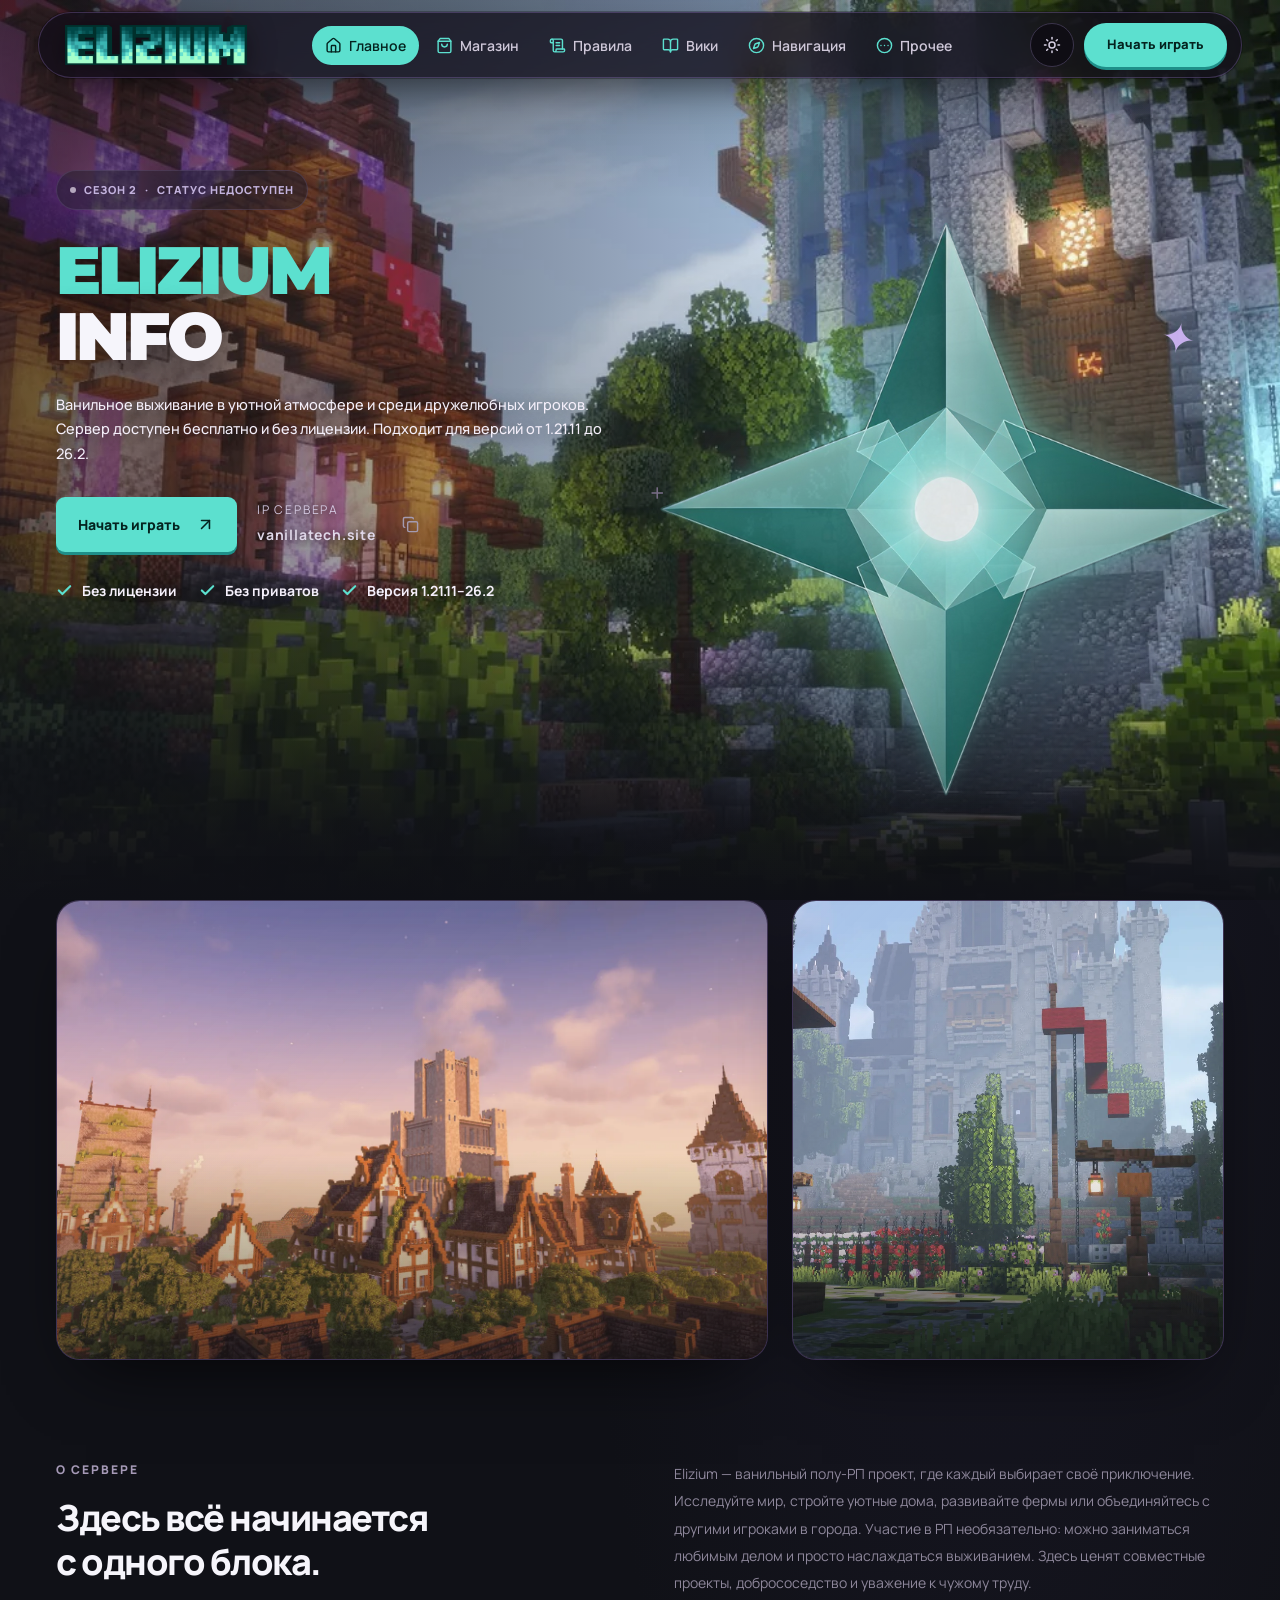
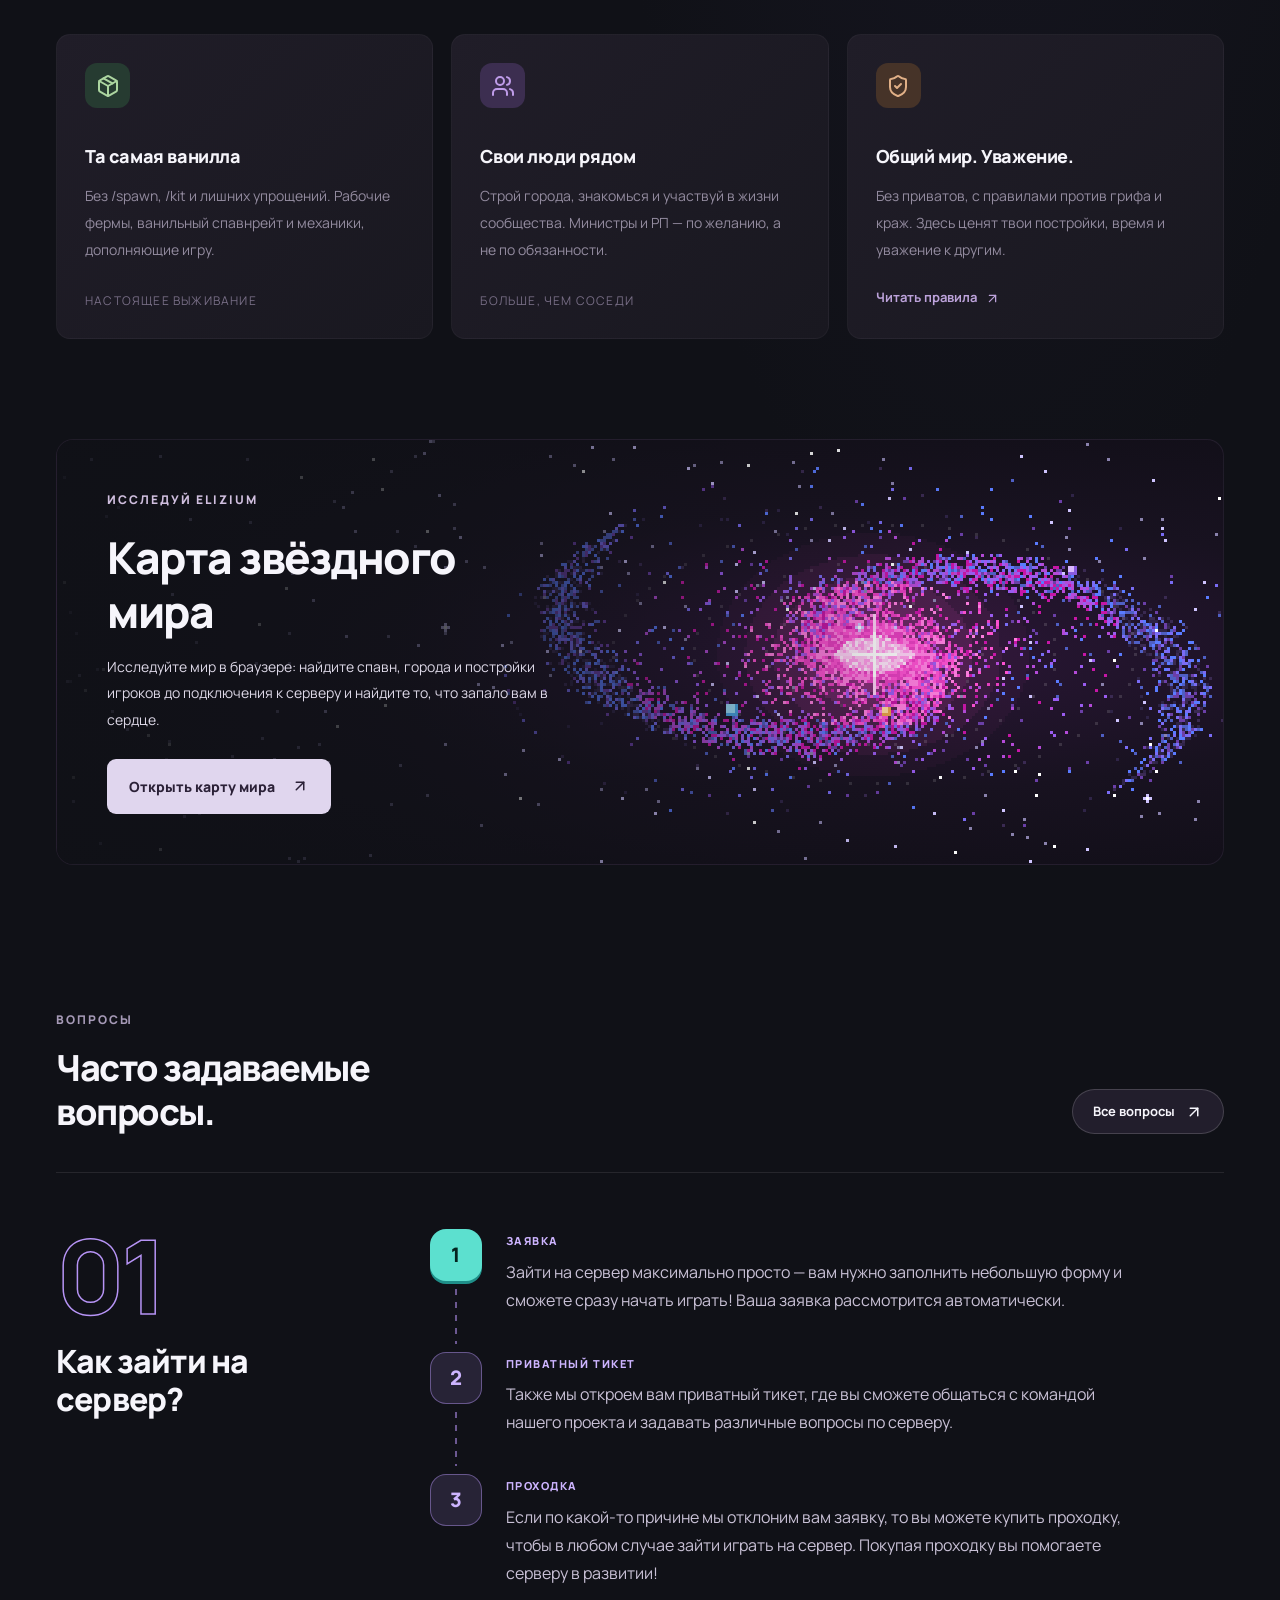
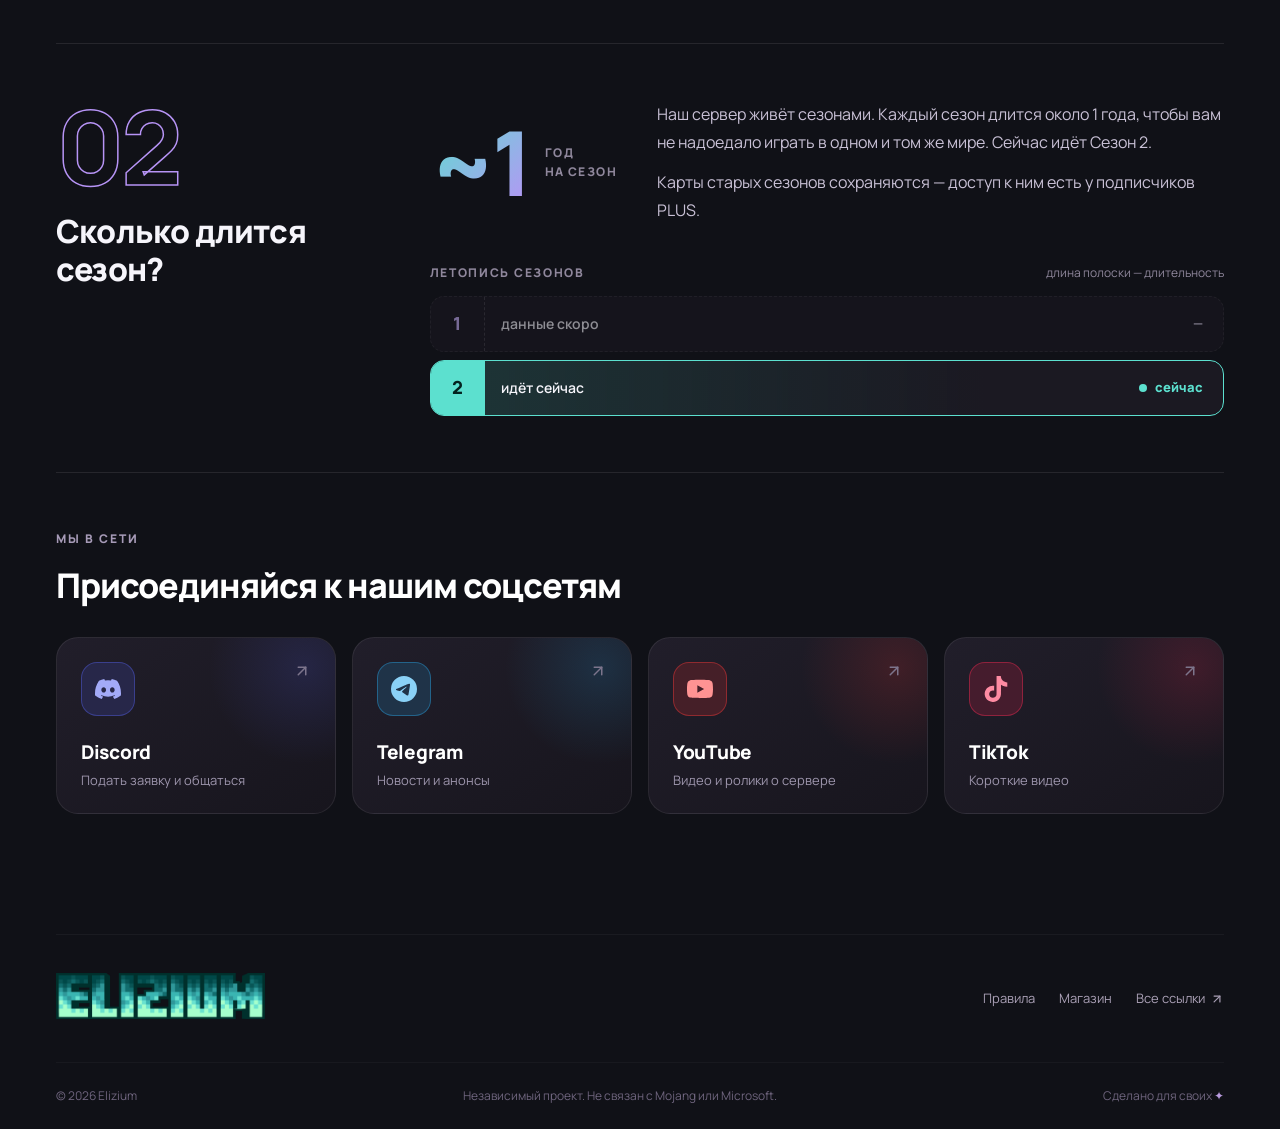
==== index.html @ 43d30934 "Add files via upload" ====
<!DOCTYPE html>
<html lang="ru">
<head>
<meta charset="utf-8">
<meta name="viewport" content="width=device-width, initial-scale=1">
<title>ELIZIUM — Общий мир. Твоя история.</title>
<meta name="description" content="Ванильный Minecraft-сервер Elizium: необязательный РП, города и сообщество. Начни свою историю на vanillatech.site.">
<meta property="og:type" content="website">
<meta property="og:site_name" content="ELIZIUM">
<meta property="og:title" content="ELIZIUM — Общий мир. Твоя история.">
<meta property="og:description" content="Ванильный Minecraft-сервер Elizium: необязательный РП, города и сообщество. Начни свою историю на vanillatech.site.">
<meta property="og:url" content="https://ibronchikss.github.io/">
<meta property="og:image" content="https://ibronchikss.github.io/assets/images/og-image.png">
<meta property="og:image:secure_url" content="https://ibronchikss.github.io/assets/images/og-image.png">
<meta property="og:image:type" content="image/png">
<meta property="og:image:width" content="1200">
<meta property="og:image:height" content="630">
<meta property="og:image:alt" content="Логотип Elizium — кристальная звезда">
<meta property="og:locale" content="ru_RU">
<meta name="twitter:card" content="summary_large_image">
<meta name="twitter:title" content="ELIZIUM — Общий мир. Твоя история.">
<meta name="twitter:description" content="Ванильный Minecraft-сервер Elizium: необязательный РП, города и сообщество. Начни свою историю на vanillatech.site.">
<meta name="twitter:image" content="https://ibronchikss.github.io/assets/images/og-image.png">
<meta name="theme-color" content="#101117">
<link rel="icon" type="image/png" href="assets/images/elizium-logo.png">
<link rel="preconnect" href="https://fonts.googleapis.com">
<link rel="preconnect" href="https://fonts.gstatic.com" crossorigin>
<link rel="stylesheet" href="https://fonts.googleapis.com/css2?family=Montserrat:wght@800;900&display=swap&subset=cyrillic,latin">
<link rel="preload" as="image" href="assets/images/hero-bg.webp" fetchpriority="high">
<script>try{var t=localStorage.getItem("astrum-theme");document.documentElement.setAttribute("data-theme",t==="light"?"light":"dark")}catch(e){document.documentElement.setAttribute("data-theme","dark")}</script>
<script>try{if(!localStorage.getItem("astrum-nav-seen"))document.documentElement.classList.add("first-visit")}catch(e){}</script>
<link rel="stylesheet" href="assets/css/style.css">
<link rel="stylesheet" href="assets/css/extra.css">
<link rel="stylesheet" href="assets/css/light.css">
</head>
<body class="antialiased">
<div class="astrum-site astrum-home"><header class="site-header"><a class="brand brand-logo" href="index.html" aria-label="Elizium — на главную"><img src="assets/images/elizium-wordmark.png" alt="Elizium" width="1024" height="225"></a><nav class="main-nav" aria-label="Главная навигация"><a class="active" aria-current="page" href="index.html"><svg class="nav-icon" xmlns="http://www.w3.org/2000/svg" width="20" height="20" viewBox="0 0 24 24" fill="none" stroke="currentColor" stroke-width="2" stroke-linecap="round" stroke-linejoin="round" aria-hidden="true"><path d="M15 21v-8a1 1 0 0 0-1-1h-4a1 1 0 0 0-1 1v8"></path><path d="M3 10a2 2 0 0 1 .709-1.528l7-5.999a2 2 0 0 1 2.582 0l7 5.999A2 2 0 0 1 21 10v9a2 2 0 0 1-2 2H5a2 2 0 0 1-2-2z"></path></svg><span>Главное</span></a><a class="" href="shop.html"><svg class="nav-icon" xmlns="http://www.w3.org/2000/svg" width="20" height="20" viewBox="0 0 24 24" fill="none" stroke="currentColor" stroke-width="2" stroke-linecap="round" stroke-linejoin="round" aria-hidden="true"><path d="M6 2 3 6v14a2 2 0 0 0 2 2h14a2 2 0 0 0 2-2V6l-3-4Z"></path><path d="M3 6h18"></path><path d="M16 10a4 4 0 0 1-8 0"></path></svg><span>Магазин</span></a><a class="" href="rules.html"><svg class="nav-icon" xmlns="http://www.w3.org/2000/svg" width="20" height="20" viewBox="0 0 24 24" fill="none" stroke="currentColor" stroke-width="2" stroke-linecap="round" stroke-linejoin="round" aria-hidden="true"><path d="M15 12h-5"></path><path d="M15 8h-5"></path><path d="M19 17V5a2 2 0 0 0-2-2H4"></path><path d="M8 21h12a2 2 0 0 0 2-2v-1a1 1 0 0 0-1-1H11a1 1 0 0 0-1 1v1a2 2 0 1 1-4 0V5a2 2 0 1 0-4 0v2a1 1 0 0 0 1 1h3"></path></svg><span>Правила</span></a><a class="" href="wiki.html"><svg class="nav-icon" xmlns="http://www.w3.org/2000/svg" width="20" height="20" viewBox="0 0 24 24" fill="none" stroke="currentColor" stroke-width="2" stroke-linecap="round" stroke-linejoin="round" aria-hidden="true"><path d="M12 7v14"></path><path d="M3 18a1 1 0 0 1-1-1V4a1 1 0 0 1 1-1h5a4 4 0 0 1 4 4 4 4 0 0 1 4-4h5a1 1 0 0 1 1 1v13a1 1 0 0 1-1 1h-6a3 3 0 0 0-3 3 3 3 0 0 0-3-3z"></path></svg><span>Вики</span></a><a class="" href="navigation.html"><svg class="nav-icon" xmlns="http://www.w3.org/2000/svg" width="20" height="20" viewBox="0 0 24 24" fill="none" stroke="currentColor" stroke-width="2" stroke-linecap="round" stroke-linejoin="round" aria-hidden="true"><circle cx="12" cy="12" r="10"></circle><path d="m16.24 7.76-1.804 5.411a2 2 0 0 1-1.265 1.265L7.76 16.24l1.804-5.411a2 2 0 0 1 1.265-1.265z"></path></svg><span>Навигация</span></a><a class="" href="more.html"><svg class="nav-icon" xmlns="http://www.w3.org/2000/svg" width="20" height="20" viewBox="0 0 24 24" fill="none" stroke="currentColor" stroke-width="2" stroke-linecap="round" stroke-linejoin="round" aria-hidden="true"><circle cx="12" cy="12" r="10"></circle><path d="M17 12h.01"></path><path d="M12 12h.01"></path><path d="M7 12h.01"></path></svg><span>Прочее</span></a></nav><div class="header-tools"><button class="theme-toggle" type="button" aria-label="Сменить тему: светлая или тёмная" title="Сменить тему"><svg class="icon-sun" xmlns="http://www.w3.org/2000/svg" width="18" height="18" viewBox="0 0 24 24" fill="none" stroke="currentColor" stroke-width="2" stroke-linecap="round" stroke-linejoin="round" aria-hidden="true"><circle cx="12" cy="12" r="4"></circle><path d="M12 2v2"></path><path d="M12 20v2"></path><path d="m4.93 4.93 1.41 1.41"></path><path d="m17.66 17.66 1.41 1.41"></path><path d="M2 12h2"></path><path d="M20 12h2"></path><path d="m6.34 17.66-1.41 1.41"></path><path d="m19.07 4.93-1.41 1.41"></path></svg><svg class="icon-moon" xmlns="http://www.w3.org/2000/svg" width="18" height="18" viewBox="0 0 24 24" fill="none" stroke="currentColor" stroke-width="2" stroke-linecap="round" stroke-linejoin="round" aria-hidden="true"><path d="M12 3a6 6 0 0 0 9 9 9 9 0 1 1-9-9Z"></path></svg></button><a href="https://discord.gg/e6pXG4M3T2" target="_blank" rel="noopener noreferrer" class="header-cta"><span>Начать играть</span></a></div><button class="menu-toggle" aria-label="Открыть меню"><svg xmlns="http://www.w3.org/2000/svg" width="24" height="24" viewBox="0 0 24 24" fill="none" stroke="currentColor" stroke-width="2" stroke-linecap="round" stroke-linejoin="round" class="lucide lucide-menu" aria-hidden="true"><path d="M4 5h16"></path><path d="M4 12h16"></path><path d="M4 19h16"></path></svg></button></header><main><section class="hero wrap photo-hero"><img class="hero-background" src="assets/images/hero-bg.webp" alt="" aria-hidden="true" fetchpriority="high"><div class="hero-copy"><span class="eyebrow season"><span class="server-status-dot is-loading"></span>СЕЗОН 2 <span class="season-divider">·</span><span class="server-online" aria-live="polite" title="Статус vanillatech.site. Данные обновляются примерно раз в 5 минут.">ОНЛАЙН: …</span></span><h1><span>ELIZIUM</span><br>INFO</h1><p>Ванильное выживание в уютной атмосфере и среди дружелюбных игроков. Сервер доступен бесплатно и без лицензии. Подходит для версий от 1.21.11 до 26.2.</p><div class="hero-actions"><button class="button primary">Начать играть <svg xmlns="http://www.w3.org/2000/svg" width="19" height="19" viewBox="0 0 24 24" fill="none" stroke="currentColor" stroke-width="2" stroke-linecap="round" stroke-linejoin="round" class="lucide lucide-arrow-up-right" aria-hidden="true"><path d="M7 7h10v10"></path><path d="M7 17 17 7"></path></svg></button><button class="server-address"><span><small>IP СЕРВЕРА</small><strong>vanillatech.site</strong></span><svg xmlns="http://www.w3.org/2000/svg" width="17" height="17" viewBox="0 0 24 24" fill="none" stroke="currentColor" stroke-width="2" stroke-linecap="round" stroke-linejoin="round" class="lucide lucide-copy" aria-hidden="true"><rect width="14" height="14" x="8" y="8" rx="2" ry="2"></rect><path d="M4 16c-1.1 0-2-.9-2-2V4c0-1.1.9-2 2-2h10c1.1 0 2 .9 2 2"></path></svg></button></div><div class="hero-facts"><span><svg xmlns="http://www.w3.org/2000/svg" width="14" height="14" viewBox="0 0 24 24" fill="none" stroke="currentColor" stroke-width="2" stroke-linecap="round" stroke-linejoin="round" class="lucide lucide-check" aria-hidden="true"><path d="M20 6 9 17l-5-5"></path></svg> Без лицензии</span><span><svg xmlns="http://www.w3.org/2000/svg" width="14" height="14" viewBox="0 0 24 24" fill="none" stroke="currentColor" stroke-width="2" stroke-linecap="round" stroke-linejoin="round" class="lucide lucide-check" aria-hidden="true"><path d="M20 6 9 17l-5-5"></path></svg> Без приватов</span><span><svg xmlns="http://www.w3.org/2000/svg" width="14" height="14" viewBox="0 0 24 24" fill="none" stroke="currentColor" stroke-width="2" stroke-linecap="round" stroke-linejoin="round" class="lucide lucide-check" aria-hidden="true"><path d="M20 6 9 17l-5-5"></path></svg> Версия 1.21.11–26.2</span></div></div><div class="hero-visual"><span class="floating-star star-one">✦</span><span class="floating-star star-two">+</span><img class="logo-dark" src="assets/images/elizium-logo-dark.png" alt="Логотип Elizium" fetchpriority="high"><img class="logo-light" src="assets/images/elizium-logo-light.png" alt="Логотип Elizium" loading="lazy"></div></section><section class="wrap gallery" aria-label="Скриншоты мира Elizium"><figure class="gallery-item gallery-main"><img class="gallery-img is-active" src="assets/images/slide-sunset.webp" alt="Город Elizium на закате: фахверковые дома и каменная башня над деревьями" width="1600" height="948"></figure><figure class="gallery-item gallery-side"><img class="gallery-img is-active" src="assets/images/slide-castle.webp" alt="Замок за садом с цветами и фонарями" width="1600" height="900"></figure></section><section class="section wrap about-section"><div class="section-heading"><div><span class="eyebrow">О СЕРВЕРЕ</span><h2>Здесь всё начинается<br>с одного блока.</h2></div><p>Elizium — ванильный полу-РП проект, где каждый выбирает своё приключение. Исследуйте мир, стройте уютные дома, развивайте фермы или объединяйтесь с другими игроками в города. Участие в РП необязательно: можно заниматься любимым делом и просто наслаждаться выживанием. Здесь ценят совместные проекты, добрососедство и уважение к чужому труду.</p></div><div class="feature-grid"><article class="feature-card"><span class="feature-icon green"><svg xmlns="http://www.w3.org/2000/svg" width="24" height="24" viewBox="0 0 24 24" fill="none" stroke="currentColor" stroke-width="2" stroke-linecap="round" stroke-linejoin="round" class="lucide lucide-package" aria-hidden="true"><path d="M11 21.73a2 2 0 0 0 2 0l7-4A2 2 0 0 0 21 16V8a2 2 0 0 0-1-1.73l-7-4a2 2 0 0 0-2 0l-7 4A2 2 0 0 0 3 8v8a2 2 0 0 0 1 1.73z"></path><path d="M12 22V12"></path><polyline points="3.29 7 12 12 20.71 7"></polyline><path d="m7.5 4.27 9 5.15"></path></svg></span><h3>Та самая ванилла</h3><p>Без /spawn, /kit и лишних упрощений. Рабочие фермы, ванильный спавнрейт и механики, дополняющие игру.</p><span class="card-tag">НАСТОЯЩЕЕ ВЫЖИВАНИЕ</span></article><article class="feature-card"><span class="feature-icon purple"><svg xmlns="http://www.w3.org/2000/svg" width="24" height="24" viewBox="0 0 24 24" fill="none" stroke="currentColor" stroke-width="2" stroke-linecap="round" stroke-linejoin="round" class="lucide lucide-users" aria-hidden="true"><path d="M16 21v-2a4 4 0 0 0-4-4H6a4 4 0 0 0-4 4v2"></path><path d="M16 3.128a4 4 0 0 1 0 7.744"></path><path d="M22 21v-2a4 4 0 0 0-3-3.87"></path><circle cx="9" cy="7" r="4"></circle></svg></span><h3>Свои люди рядом</h3><p>Строй города, знакомься и участвуй в жизни сообщества. Министры и РП — по желанию, а не по обязанности.</p><span class="card-tag">БОЛЬШЕ, ЧЕМ СОСЕДИ</span></article><article class="feature-card"><span class="feature-icon orange"><svg xmlns="http://www.w3.org/2000/svg" width="24" height="24" viewBox="0 0 24 24" fill="none" stroke="currentColor" stroke-width="2" stroke-linecap="round" stroke-linejoin="round" class="lucide lucide-shield-check" aria-hidden="true"><path d="M20 13c0 5-3.5 7.5-7.66 8.95a1 1 0 0 1-.67-.01C7.5 20.5 4 18 4 13V6a1 1 0 0 1 1-1c2 0 4.5-1.2 6.24-2.72a1.17 1.17 0 0 1 1.52 0C14.51 3.81 17 5 19 5a1 1 0 0 1 1 1z"></path><path d="m9 12 2 2 4-4"></path></svg></span><h3>Общий мир. Уважение.</h3><p>Без приватов, с правилами против грифа и краж. Здесь ценят твои постройки, время и уважение к другим.</p><a class="text-link" href="rules.html">Читать правила <svg xmlns="http://www.w3.org/2000/svg" width="15" height="15" viewBox="0 0 24 24" fill="none" stroke="currentColor" stroke-width="2" stroke-linecap="round" stroke-linejoin="round" class="lucide lucide-arrow-up-right" aria-hidden="true"><path d="M7 7h10v10"></path><path d="M7 17 17 7"></path></svg></a></article></div></section><section class="wrap world-banner pixel-world"><canvas class="galaxy" aria-hidden="true"></canvas><div class="world-banner-copy"><span class="eyebrow">ИССЛЕДУЙ ELIZIUM</span><h2>Карта звёздного мира</h2><p>Исследуйте мир в браузере: найдите спавн, города и постройки игроков до подключения к серверу и найдите то, что запало вам в сердце.</p><a href="https://astrums.pro/map" target="_blank" rel="noopener noreferrer" class="button light">Открыть карту мира <svg xmlns="http://www.w3.org/2000/svg" width="18" height="18" viewBox="0 0 24 24" fill="none" stroke="currentColor" stroke-width="2" stroke-linecap="round" stroke-linejoin="round" class="lucide lucide-arrow-up-right" aria-hidden="true"><path d="M7 7h10v10"></path><path d="M7 17 17 7"></path></svg></a></div></section><section id="start" class="section wrap faq" aria-labelledby="faq-title"><div class="section-heading"><div><span class="eyebrow">ВОПРОСЫ</span><h2 id="faq-title">Часто задаваемые<br>вопросы.</h2></div><a class="faq-all" href="more.html">Все вопросы <svg xmlns="http://www.w3.org/2000/svg" width="18" height="18" viewBox="0 0 24 24" fill="none" stroke="currentColor" stroke-width="2" stroke-linecap="round" stroke-linejoin="round" class="lucide lucide-arrow-up-right" aria-hidden="true"><path d="M7 7h10v10"></path><path d="M7 17 17 7"></path></svg></a></div><div class="qa-list"><article class="qa qa-join"><div class="qa-side"><span class="qa-num">01</span><h3>Как зайти на сервер?</h3></div><div class="qa-main"><ol class="join-steps"><li class="join-step"><span class="join-dot" aria-hidden="true">1</span><div class="join-body"><span class="join-tag">Заявка</span><p>Зайти на сервер максимально просто — вам нужно заполнить небольшую форму и сможете сразу начать играть! Ваша заявка рассмотрится автоматически.</p></div></li><li class="join-step"><span class="join-dot" aria-hidden="true">2</span><div class="join-body"><span class="join-tag">Приватный тикет</span><p>Также мы откроем вам приватный тикет, где вы сможете общаться с командой нашего проекта и задавать различные вопросы по серверу.</p></div></li><li class="join-step"><span class="join-dot" aria-hidden="true">3</span><div class="join-body"><span class="join-tag">Проходка</span><p>Если по какой-то причине мы отклоним вам заявку, то вы можете купить проходку, чтобы в любом случае зайти играть на сервер. Покупая проходку вы помогаете серверу в развитии!</p></div></li></ol></div></article><article class="qa qa-season"><div class="qa-side"><span class="qa-num">02</span><h3>Сколько длится сезон?</h3></div><div class="qa-main"><div class="season-lead"><div class="season-stat" aria-hidden="true"><strong>~1</strong><span>год<br>на сезон</span></div><div class="season-text"><p>Наш сервер живёт сезонами. Каждый сезон длится около 1 года, чтобы вам не надоедало играть в одном и том же мире. Сейчас идёт Сезон 2.</p><p>Карты старых сезонов сохраняются — доступ к ним есть у подписчиков PLUS.</p></div></div><div class="ledger-head"><h4>Летопись сезонов</h4><span>длина полоски — длительность</span></div><ol class="ledger"><li class="ledger-row is-unknown"><span class="ledger-no">1</span><span class="ledger-dates">данные скоро</span><span class="ledger-days">—</span></li><li class="ledger-row is-now"><span class="ledger-no">2</span><span class="ledger-dates">идёт сейчас</span><span class="ledger-days"><i class="ledger-pulse" aria-hidden="true"></i>сейчас</span></li></ol></div></article></div><div class="faq-links"><div class="faq-links-head"><span class="eyebrow">МЫ В СЕТИ</span><h3>Присоединяйся к нашим соцсетям</h3></div><div class="social-grid"><a class="social-card social-discord" href="https://discord.gg/e6pXG4M3T2" target="_blank" rel="noopener noreferrer"><span class="social-icon"><svg xmlns="http://www.w3.org/2000/svg" width="26" height="26" viewBox="0 0 24 24" fill="currentColor" aria-hidden="true"><path d="M20.317 4.37a19.8 19.8 0 0 0-4.885-1.515.074.074 0 0 0-.079.037c-.21.375-.444.864-.608 1.25a18.3 18.3 0 0 0-5.487 0 13 13 0 0 0-.617-1.25.08.08 0 0 0-.079-.037A19.7 19.7 0 0 0 3.677 4.37a.1.1 0 0 0-.032.027C.533 9.046-.32 13.58.099 18.057a.08.08 0 0 0 .031.057 19.9 19.9 0 0 0 5.993 3.03.08.08 0 0 0 .084-.028c.462-.63.874-1.295 1.226-1.994a.076.076 0 0 0-.041-.106 13 13 0 0 1-1.872-.892.077.077 0 0 1-.008-.128 10 10 0 0 0 .372-.292.07.07 0 0 1 .077-.01c3.928 1.793 8.18 1.793 12.062 0a.07.07 0 0 1 .078.01c.12.098.246.198.373.292a.077.077 0 0 1-.006.127 12.3 12.3 0 0 1-1.873.892.077.077 0 0 0-.041.107c.36.698.772 1.362 1.225 1.993a.08.08 0 0 0 .084.028 19.8 19.8 0 0 0 6.002-3.03.08.08 0 0 0 .032-.054c.5-5.177-.838-9.674-3.549-13.66a.06.06 0 0 0-.031-.03M8.02 15.33c-1.182 0-2.157-1.085-2.157-2.419 0-1.333.956-2.419 2.157-2.419 1.21 0 2.176 1.096 2.157 2.42 0 1.333-.956 2.418-2.157 2.418m7.975 0c-1.183 0-2.157-1.085-2.157-2.419 0-1.333.955-2.419 2.157-2.419 1.21 0 2.176 1.096 2.157 2.42 0 1.333-.946 2.418-2.157 2.418"/></svg></span><span class="social-text"><strong>Discord</strong><small>Подать заявку и общаться</small></span><svg class="social-arrow" xmlns="http://www.w3.org/2000/svg" width="18" height="18" viewBox="0 0 24 24" fill="none" stroke="currentColor" stroke-width="2" stroke-linecap="round" stroke-linejoin="round" aria-hidden="true"><path d="M7 7h10v10"></path><path d="M7 17 17 7"></path></svg></a><a class="social-card social-telegram" href="https://t.me/ast_mc" target="_blank" rel="noopener noreferrer"><span class="social-icon"><svg xmlns="http://www.w3.org/2000/svg" width="26" height="26" viewBox="0 0 24 24" fill="currentColor" aria-hidden="true"><path d="M11.944 0A12 12 0 0 0 0 12a12 12 0 0 0 12 12 12 12 0 0 0 12-12A12 12 0 0 0 12 0zm4.962 7.224c.1-.002.321.023.465.14a.5.5 0 0 1 .171.325c.016.093.036.306.02.472-.18 1.898-.962 6.502-1.36 8.627-.168.9-.499 1.201-.82 1.23-.696.065-1.225-.46-1.9-.902-1.056-.693-1.653-1.124-2.678-1.8-1.185-.78-.417-1.21.258-1.91.177-.184 3.247-2.977 3.307-3.23.007-.032.014-.15-.056-.212s-.174-.041-.249-.024q-.159.037-5.061 3.345-.72.495-1.302.48c-.428-.008-1.252-.241-1.865-.44-.752-.245-1.349-.374-1.297-.789q.04-.324.893-.663 5.247-2.286 6.998-3.014c3.332-1.386 4.025-1.627 4.476-1.635"/></svg></span><span class="social-text"><strong>Telegram</strong><small>Новости и анонсы</small></span><svg class="social-arrow" xmlns="http://www.w3.org/2000/svg" width="18" height="18" viewBox="0 0 24 24" fill="none" stroke="currentColor" stroke-width="2" stroke-linecap="round" stroke-linejoin="round" aria-hidden="true"><path d="M7 7h10v10"></path><path d="M7 17 17 7"></path></svg></a><a class="social-card social-youtube" href="https://www.youtube.com/@Astrum_mc" target="_blank" rel="noopener noreferrer"><span class="social-icon"><svg xmlns="http://www.w3.org/2000/svg" width="26" height="26" viewBox="0 0 24 24" fill="currentColor" aria-hidden="true"><path d="M23.498 6.186a3.02 3.02 0 0 0-2.122-2.136C19.505 3.545 12 3.545 12 3.545s-7.505 0-9.377.505A3.02 3.02 0 0 0 .502 6.186C0 8.07 0 12 0 12s0 3.93.502 5.814a3.02 3.02 0 0 0 2.122 2.136c1.871.505 9.376.505 9.376.505s7.505 0 9.377-.505a3.02 3.02 0 0 0 2.122-2.136C24 15.93 24 12 24 12s0-3.93-.502-5.814M9.545 15.568V8.432L15.818 12z"/></svg></span><span class="social-text"><strong>YouTube</strong><small>Видео и ролики о сервере</small></span><svg class="social-arrow" xmlns="http://www.w3.org/2000/svg" width="18" height="18" viewBox="0 0 24 24" fill="none" stroke="currentColor" stroke-width="2" stroke-linecap="round" stroke-linejoin="round" aria-hidden="true"><path d="M7 7h10v10"></path><path d="M7 17 17 7"></path></svg></a><a class="social-card social-tiktok" href="https://www.tiktok.com/" target="_blank" rel="noopener noreferrer"><span class="social-icon"><svg xmlns="http://www.w3.org/2000/svg" width="26" height="26" viewBox="0 0 24 24" fill="currentColor" aria-hidden="true"><path d="M12.525.02c1.31-.02 2.61-.01 3.91-.02.08 1.53.63 3.09 1.75 4.17 1.12 1.11 2.7 1.62 4.24 1.79v4.03c-1.44-.05-2.89-.35-4.2-.97-.57-.26-1.1-.59-1.62-.93-.01 2.92.01 5.84-.02 8.75-.08 1.4-.54 2.79-1.35 3.94-1.31 1.92-3.58 3.17-5.91 3.21-1.43.08-2.86-.31-4.08-1.03-2.02-1.19-3.44-3.37-3.65-5.71-.02-.5-.03-1-.01-1.49.18-1.9 1.12-3.72 2.58-4.96 1.66-1.44 3.98-2.13 6.15-1.72.02 1.48-.04 2.96-.04 4.44-.99-.32-2.15-.23-3.02.37-.63.41-1.11 1.04-1.36 1.75-.21.51-.15 1.07-.14 1.61.24 1.64 1.82 3.02 3.5 2.87 1.12-.01 2.19-.66 2.77-1.61.19-.33.4-.67.41-1.06.1-1.79.06-3.57.07-5.36.01-4.03-.01-8.05.02-12.07"/></svg></span><span class="social-text"><strong>TikTok</strong><small>Короткие видео</small></span><svg class="social-arrow" xmlns="http://www.w3.org/2000/svg" width="18" height="18" viewBox="0 0 24 24" fill="none" stroke="currentColor" stroke-width="2" stroke-linecap="round" stroke-linejoin="round" aria-hidden="true"><path d="M7 7h10v10"></path><path d="M7 17 17 7"></path></svg></a></div></div></section></main><footer class="site-footer wrap"><div class="footer-top"><div class="footer-brand"><a class="brand brand-logo footer-logo" href="index.html" aria-label="Elizium — на главную"><img src="assets/images/elizium-wordmark.png" alt="Elizium" width="1024" height="225" loading="lazy"></a></div><div class="footer-links"><a href="rules.html">Правила</a><a href="shop.html">Магазин</a><a href="navigation.html">Все ссылки <svg xmlns="http://www.w3.org/2000/svg" width="14" height="14" viewBox="0 0 24 24" fill="none" stroke="currentColor" stroke-width="2" stroke-linecap="round" stroke-linejoin="round" class="lucide lucide-arrow-up-right" aria-hidden="true"><path d="M7 7h10v10"></path><path d="M7 17 17 7"></path></svg></a></div></div><div class="footer-bottom"><span>© 2026 Elizium</span><span>Независимый проект. Не связан с Mojang или Microsoft.</span><span>Сделано для своих <span class="accent">✦</span></span></div></footer></div>
<script src="assets/js/main.js" defer></script>
<script src="assets/js/galaxy.js" defer></script>
</body>
</html>
---- assets/css/style.css ----
@import "https://fonts.googleapis.com/css2?family=Manrope:wght@400;500;600;700;800&display=swap";
@layer properties{@supports (((-webkit-hyphens:none)) and (not (margin-trim:inline))) or ((-moz-orient:inline) and (not (color:rgb(from red r g b)))){*,:before,:after,::backdrop{--tw-space-y-reverse:0;--tw-border-style:solid;--tw-font-weight:initial;--tw-tracking:initial;--tw-shadow:0 0 #0000;--tw-shadow-color:initial;--tw-shadow-alpha:100%;--tw-inset-shadow:0 0 #0000;--tw-inset-shadow-color:initial;--tw-inset-shadow-alpha:100%;--tw-ring-color:initial;--tw-ring-shadow:0 0 #0000;--tw-inset-ring-color:initial;--tw-inset-ring-shadow:0 0 #0000;--tw-ring-inset:initial;--tw-ring-offset-width:0px;--tw-ring-offset-color:#fff;--tw-ring-offset-shadow:0 0 #0000}}}@layer theme{:root,:host{--font-sans:"Manrope", sans-serif;--font-mono:ui-monospace, SFMono-Regular, Menlo, Monaco, Consolas, "Liberation Mono", "Courier New", monospace;--color-green-100:#dcfce7;--color-green-200:#b9f8cf;--color-green-800:#016630;--color-green-900:#0d542b;--color-gray-100:#f3f4f6;--color-gray-200:#e5e7eb;--color-gray-800:#1e2939;--spacing:.25rem;--container-md:28rem;--text-xs:.75rem;--text-xs--line-height:calc(1 / .75);--text-sm:.875rem;--text-sm--line-height:calc(1.25 / .875);--text-lg:1.125rem;--text-lg--line-height:calc(1.75 / 1.125);--text-2xl:1.5rem;--text-2xl--line-height:calc(2 / 1.5);--font-weight-medium:500;--font-weight-semibold:600;--font-weight-bold:700;--tracking-wider:.05em;--default-transition-duration:.15s;--default-transition-timing-function:cubic-bezier(.4, 0, .2, 1);--default-font-family:var(--font-sans);--default-mono-font-family:var(--font-mono)}@supports (color:lab(0% 0 0)){:root,:host{--color-green-100:lab(96.1861% -13.8464 6.52365);--color-green-200:lab(92.4222% -26.4702 12.9427);--color-green-800:lab(37.4616% -36.7971 22.9692);--color-green-900:lab(30.797% -29.6927 17.382);--color-gray-100:lab(96.1596% -.0823438 -1.13575);--color-gray-200:lab(91.6229% -.159115 -2.26791);--color-gray-800:lab(16.1051% -1.18239 -11.7533)}}}@layer base{*,:after,:before,::backdrop{box-sizing:border-box;border:0 solid;margin:0;padding:0}::file-selector-button{box-sizing:border-box;border:0 solid;margin:0;padding:0}html,:host{-webkit-text-size-adjust:100%;tab-size:4;line-height:1.5;font-family:var(--default-font-family,-apple-system, BlinkMacSystemFont, "Segoe UI", Roboto, "Helvetica Neue", "Noto Sans", Arial, sans-serif, "Apple Color Emoji", "Segoe UI Emoji", "Segoe UI Symbol", "Noto Color Emoji");font-feature-settings:var(--default-font-feature-settings,normal);font-variation-settings:var(--default-font-variation-settings,normal);-webkit-tap-highlight-color:transparent}hr{height:0;color:inherit;border-top-width:1px}abbr:where([title]){-webkit-text-decoration:underline dotted;text-decoration:underline dotted}h1,h2,h3,h4,h5,h6{font-size:inherit;font-weight:inherit}a{color:inherit;-webkit-text-decoration:inherit;-webkit-text-decoration:inherit;-webkit-text-decoration:inherit;-webkit-text-decoration:inherit;text-decoration:inherit}b,strong{font-weight:bolder}code,kbd,samp,pre{font-family:var(--default-mono-font-family,ui-monospace, SFMono-Regular, Menlo, Monaco, Consolas, "Liberation Mono", "Courier New", monospace);font-feature-settings:var(--default-mono-font-feature-settings,normal);font-variation-settings:var(--default-mono-font-variation-settings,normal);font-size:1em}small{font-size:80%}sub,sup{vertical-align:baseline;font-size:75%;line-height:0;position:relative}sub{bottom:-.25em}sup{top:-.5em}table{text-indent:0;border-color:inherit;border-collapse:collapse}:-moz-focusring:where(:not(iframe)){outline:auto}progress{vertical-align:baseline}summary{display:list-item}ol,ul,menu{list-style:none}img,svg,video,canvas,audio,iframe,embed,object{vertical-align:middle;display:block}img,video{max-width:100%;height:auto}button,input,select,optgroup,textarea{font:inherit;font-feature-settings:inherit;font-variation-settings:inherit;letter-spacing:inherit;color:inherit;opacity:1;background-color:#0000;border-radius:0}::file-selector-button{font:inherit;font-feature-settings:inherit;font-variation-settings:inherit;letter-spacing:inherit;color:inherit;opacity:1;background-color:#0000;border-radius:0}:where(select:is([multiple],[size])) optgroup{font-weight:bolder}:where(select:is([multiple],[size])) optgroup option{padding-inline-start:20px}::file-selector-button{margin-inline-end:4px}::placeholder{opacity:1}@supports (not ((-webkit-appearance:-apple-pay-button))) or (contain-intrinsic-size:1px){::placeholder{color:currentColor}@supports (color:color-mix(in lab, red, red)){::placeholder{color:color-mix(in oklab, currentcolor 50%, transparent)}}}textarea{resize:vertical}::-webkit-search-decoration{-webkit-appearance:none}::-webkit-date-and-time-value{min-height:1lh;text-align:inherit}::-webkit-datetime-edit{display:inline-flex}::-webkit-datetime-edit-fields-wrapper{padding:0}::-webkit-datetime-edit{padding-block:0}::-webkit-datetime-edit-year-field{padding-block:0}::-webkit-datetime-edit-month-field{padding-block:0}::-webkit-datetime-edit-day-field{padding-block:0}::-webkit-datetime-edit-hour-field{padding-block:0}::-webkit-datetime-edit-minute-field{padding-block:0}::-webkit-datetime-edit-second-field{padding-block:0}::-webkit-datetime-edit-millisecond-field{padding-block:0}::-webkit-datetime-edit-meridiem-field{padding-block:0}::-webkit-calendar-picker-indicator{line-height:1}:-moz-ui-invalid{box-shadow:none}button,input:where([type=button],[type=reset],[type=submit]){appearance:button}::file-selector-button{appearance:button}::-webkit-inner-spin-button{height:auto}::-webkit-outer-spin-button{height:auto}[hidden]:where(:not([hidden=until-found])){display:none!important}:root{--lightningcss-light: ;--lightningcss-dark:initial;color-scheme:dark}*{box-sizing:border-box}html{scroll-behavior:smooth;scroll-padding-top:100px}body{color:#f6f5fb;background:#101117;margin:0;font-family:Manrope,sans-serif;font-size:15px}button,a,input,summary{-webkit-tap-highlight-color:transparent}button,a{touch-action:manipulation}button{cursor:pointer;font:inherit}a{color:inherit;text-decoration:none}button{color:inherit}button:disabled{cursor:default}button:focus-visible,a:focus-visible,summary:focus-visible,input:focus-visible{outline-offset:5px;outline:2px solid #bb9dff}h1,h2,h3,p{margin:0}button{border:0}::selection{color:#fff;background:#9765ee}input{font:inherit;color:inherit}svg{flex-shrink:0}button,a{transition:background .2s,color .2s,transform .2s,border-color .2s}button:hover{filter:brightness(1.08)}}@layer components{.astrum-site{background:radial-gradient(at 77% 12%,#24203870,#0000 32%),#101117;overflow:hidden}.wrap{width:min(1240px,100% - 112px);margin-inline:auto}.site-header{z-index:20;border-bottom:1px solid #ffffff0c;align-items:center;gap:32px;height:100px;padding:0 4%;display:flex;position:relative}.brand{letter-spacing:1.5px;align-items:center;gap:9px;font-size:25px;font-weight:800;display:inline-flex}.brand-symbol{color:#bc98ff;font-size:40px;line-height:1}.brand-dot{color:#918a9b;align-self:flex-start;margin-top:7px;margin-left:-7px;font-size:12px}.main-nav{color:#93919f;gap:26px;margin:auto;font-size:14px;font-weight:600;display:flex}.main-nav a{padding:38px 0;position:relative}.main-nav a:hover,.main-nav a.active{color:#eee8ff}.main-nav a.active:after{content:"";background:#b896ff;height:2px;position:absolute;bottom:23px;left:0;right:0}.header-discord{background:#221e2c;border:1px solid #3c354c;border-radius:9px;align-items:center;gap:9px;padding:12px 14px;font-size:13px;display:flex}.menu-toggle{background:0 0;display:none}.hero{grid-template-columns:1fr 1fr;min-height:750px;padding-top:70px;display:grid;position:relative}.eyebrow{letter-spacing:2px;color:#a69ab7;font-size:12px;font-weight:800;display:block}.season{color:#c3b3dd;background:#25202e88;border:1px solid #9580b933;border-radius:30px;align-items:center;gap:9px;padding:10px 13px;font-size:12px;display:inline-flex}.season>span,.world-label>span{background:#b7dc9a;border-radius:50%;width:6px;height:6px;box-shadow:0 0 12px #b7dc9a66}.hero h1{letter-spacing:-3.2px;margin-top:25px;font-size:clamp(45px,4.9vw,71px);font-weight:800;line-height:1.09}.hero h1>span{color:#b79adf}.hero-copy>p{color:#a5a0b0;margin-top:25px;font-size:14px;line-height:1.9}.hero-actions{align-items:center;gap:20px;margin-top:30px;display:flex}.button{border-radius:9px;justify-content:center;align-items:center;gap:16px;min-height:50px;padding:17px 22px;font-size:14px;font-weight:800;line-height:1.5;display:inline-flex}.primary{color:#20162e;background:#bd9bea;box-shadow:0 3px #7c5c9e}.primary:hover{background:#d4b9f8;transform:translateY(-2px)}.secondary{color:#dbd3e5;background:#201d27;border:1px solid #3b3549}.secondary:hover{background:#302739}.server-address{color:#a49bb1;text-align:left;background:0 0;align-items:center;gap:26px;display:flex}.server-address small{letter-spacing:1.8px;color:#7f788c;margin-bottom:5px;font-size:12px;display:block}.server-address strong{color:#dfd7e8;letter-spacing:.8px;font-size:14px}.hero-facts{color:#898492;flex-wrap:wrap;gap:15px;margin-top:28px;font-size:12px;display:flex}.hero-facts>span{align-items:center;gap:5px;display:flex}.hero-facts svg{color:#baa4d2}.hero-visual{align-self:center;min-width:0;margin:0 -60px 0 -30px;position:relative;transform:translateY(-27px)}.hero-visual>img{filter:drop-shadow(0 30px 40px #0005);width:100%;height:auto;animation:7s ease-in-out infinite float;position:relative}.planet-halo{background:radial-gradient(#a177dd19,#0000 65%);border:1px solid #a98bd31a;border-radius:50%;position:absolute;inset:9% 7%;transform:rotate(-25deg)}.planet-halo:after{content:"";border:1px dashed #b497d81c;border-radius:50%;position:absolute;inset:12%}.visual-coordinate{letter-spacing:2px;color:#8d809f;font-size:11px;position:absolute;top:17%;left:29%}.floating-star{color:#d1b5f5;position:absolute}.star-one{font-size:42px;top:20%;right:13%;transform:rotate(12deg)}.star-two{color:#80718e;font-size:25px;top:45%;left:6%}.world-label{letter-spacing:1.2px;background:#1d1929cc;border:1px solid #6d5d8180;border-radius:6px;align-items:center;gap:8px;padding:11px 13px;font-size:11px;display:flex;position:absolute;bottom:21%;left:29%;transform:rotate(-5deg)}.visual-number{letter-spacing:3px;color:#655a74;font-size:12px;position:absolute;bottom:7%;right:20%}.hero-bottom{color:#625e6e;letter-spacing:1.6px;border-top:1px solid #ffffff0b;grid-column:1/-1;justify-content:space-between;align-self:end;align-items:center;margin-top:30px;padding:24px 0;font-size:12px;display:flex}.hero-bottom>span:last-child{letter-spacing:.4px}.ticker{white-space:nowrap;color:#231a2e;background:#bba1d9;justify-content:space-around;align-items:center;gap:30px;padding:16px 25px;font-size:17px;display:flex;overflow:hidden}.ticker span{letter-spacing:1.8px;font-size:12px;font-weight:800}.section{padding-top:100px;padding-bottom:20px}.section-heading{justify-content:space-between;align-items:flex-end;gap:30px;margin-bottom:35px;display:flex}.section-heading .eyebrow{margin-bottom:17px}h2{letter-spacing:-1.5px;font-size:36px;font-weight:800;line-height:1.23}.section-heading>p{color:#8e879b;padding-bottom:3px;font-size:14px;line-height:1.9}.feature-grid{grid-template-columns:repeat(3,1fr);gap:18px;display:grid}.feature-card{background:linear-gradient(135deg,#201d28,#191820);border:1px solid #ffffff09;border-radius:14px;padding:28px;position:relative}.feature-icon{border-radius:12px;justify-content:center;align-items:center;width:45px;height:45px;margin-bottom:35px;display:inline-flex}.green{--tone:#acd5a0;--shade:#263b31}.purple{--tone:#bf9ce9;--shade:#3c2e50}.orange{--tone:#e1b087;--shade:#463328}.pink{--tone:#dea7c6;--shade:#482d42}.blue{--tone:#9ab8df;--shade:#293b50}.feature-icon{background:var(--shade);color:var(--tone)}.card-index{color:#625970;font-size:12px;position:absolute;top:37px;right:28px}h3{letter-spacing:-.4px;font-size:18px;font-weight:800}.feature-card p{color:#938b9f;margin-top:13px;font-size:14px;line-height:1.9}.card-tag{letter-spacing:1.2px;color:#776d85;margin-top:28px;font-size:12px;display:block}.text-link{color:#bca2da;background:0 0;align-items:center;gap:8px;margin-top:25px;padding:0;font-size:13px;font-weight:700;display:inline-flex}.product-grid{grid-template-columns:repeat(4,1fr);gap:18px;display:grid}.product-card{text-align:left;background:#1b1922;border:1px solid #ffffff09;border-radius:14px;flex-direction:column;padding:13px 19px 19px;display:flex;overflow:hidden}.product-card:hover{border-color:#b796d84d;transform:translateY(-6px)}.product-art{background:radial-gradient(ellipse at 50% 70%,var(--shade),#1b192200 74%);width:calc(100% + 38px);height:180px;color:var(--tone);isolation:isolate;justify-content:center;align-items:center;margin:-13px -19px 20px;display:flex;position:relative}.product-art>svg{filter:drop-shadow(4px 10px #0003);transform:rotate(-13deg)}.art-orbit{border:1px solid var(--tone);opacity:.15;z-index:-1;border-radius:25px;width:100px;height:100px;position:absolute;transform:rotate(25deg)}.art-spark{font-size:20px;position:absolute;top:26%;right:27%}.product-type{letter-spacing:1.3px;color:var(--tone);margin-bottom:10px;font-size:11px}.product-name{font-size:15px;font-weight:800}.product-bottom{justify-content:space-between;align-items:center;margin-top:22px;font-size:21px;font-weight:800;display:flex}.product-bottom small{color:#9c92a6;font-size:14px;font-weight:600}.round-arrow{color:#c5b5d5;background:#ffffff08;border-radius:8px;justify-content:center;align-items:center;width:29px;height:29px;display:flex}.subtle-note{color:#81758f;margin-top:17px;font-size:12px;line-height:1.7}.world-banner{background:linear-gradient(110deg,#29273b,#343047 60%,#2a2938);border:1px solid #b9a1d61a;border-radius:17px;grid-template-columns:1fr 1fr;margin-top:80px;padding:45px 50px;display:grid;position:relative;overflow:hidden}.world-banner .eyebrow{margin-bottom:20px}.world-banner h2{font-size:37px}.world-banner p{color:#b2a8c0;margin-top:16px;font-size:14px;line-height:1.8}.light{color:#2b2137;background:#e0d6ee;margin-top:25px}.map-art{color:#b4c29e;justify-content:center;align-items:center;display:flex;position:relative;transform:rotate(-12deg)}.map-art>svg{filter:drop-shadow(8px 15px #17152350);width:270px;height:270px}.map-marker{color:#e4c8fa;text-shadow:0 0 35px #c69eea;font-size:50px;position:absolute;top:34%;left:48%}.map-caption{letter-spacing:2px;color:#c3b2d7;font-size:12px;position:absolute;bottom:10%}.outline-star{color:#bca1d9;font-size:70px}.steps{grid-template-columns:repeat(3,1fr);gap:35px;margin:35px 0;display:grid}.step-number{color:#bba1da;letter-spacing:2px;border-bottom:1px solid #342c3f;margin-bottom:20px;padding-bottom:14px;font-size:13px;display:block}.steps p{color:#938a9f;margin-top:12px;font-size:14px;line-height:1.9}.site-footer{border-top:1px solid #ffffff0b;margin-top:100px;padding-top:38px}.footer-top{justify-content:space-between;align-items:center;gap:25px;padding-bottom:37px;display:flex}.footer-top p{color:#867c93;margin-top:8px;font-size:12px}.footer-links{color:#aaa0b6;gap:24px;font-size:13px;display:flex}.footer-links a{align-items:center;gap:5px;display:flex}.socials{gap:10px;display:flex}.socials>a{color:#b9abc9;background:#201c29;border:1px solid #ffffff09;border-radius:8px;justify-content:center;align-items:center;width:37px;height:37px;display:flex}.socials>a:hover{background:#3b2d4a}.footer-bottom{color:#6f657e;border-top:1px solid #ffffff09;justify-content:space-between;gap:20px;padding:22px 0;font-size:12px;display:flex}.accent{color:#b99bdf}.inner-page{min-height:65vh;padding-top:35px}.breadcrumbs{color:#84788f;align-items:center;gap:10px;margin-bottom:60px;font-size:13px;display:flex}.inner-page>h1{white-space:pre-line;letter-spacing:-2.5px;margin-top:22px;font-size:clamp(38px,5vw,65px);font-weight:800;line-height:1.1}.page-intro{color:#a297ae;max-width:650px;margin-top:23px;font-size:14px;line-height:1.9}.shop-toolbar{justify-content:space-between;align-items:center;gap:25px;margin:40px 0 25px;display:flex}.notice{color:#c8b1df;background:#292135;border:1px solid #67507c44;border-radius:8px;align-items:center;gap:10px;padding:12px 15px;font-size:13px;display:flex}.search{color:#9986af;background:#201c28;border:1px solid #473951;border-radius:9px;align-items:center;gap:12px;padding:12px 15px;display:flex}.search input{background:0 0;border:0;outline:none;width:100%;min-width:0;font-size:14px}.info-panel{color:#baa1d6;background:#211c2b;border:1px solid #75618826;border-radius:12px;align-items:flex-start;gap:20px;margin-top:35px;padding:25px;display:flex}.info-panel p{color:#a99cb7;font-size:14px;line-height:1.9}.info-panel h3{margin-bottom:10px;font-size:15px}.rules-search{max-width:550px;margin-top:30px}.rules-layout{grid-template-columns:240px 1fr;gap:60px;margin-top:45px;display:grid}.rules-toc{color:#9888aa;background:#1a1721;border:1px solid #ffffff08;border-radius:12px;flex-direction:column;gap:15px;height:fit-content;padding:24px;font-size:13px;display:flex;position:sticky;top:30px}.rules-toc a:hover{color:#d4b8f7}.rules-toc .eyebrow{margin-bottom:10px}.rules-content article{border-bottom:1px solid #ffffff0d;margin-bottom:35px;padding-bottom:35px;scroll-margin-top:25px}.rules-content h2{letter-spacing:-.7px;margin-bottom:22px;font-size:24px}.rules-content p{color:#b6aabe;margin-top:16px;font-size:14px;line-height:1.95}.resource-grid{grid-template-columns:repeat(3,1fr);gap:20px;margin-top:45px;display:grid}.resource-card{background:#1c1924;border:1px solid #ffffff09;border-radius:15px;padding:27px;position:relative}.resource-card:hover{background:#292232;border-color:#6d548a;transform:translateY(-4px)}.resource-arrow{color:#8e7a9f;position:absolute;top:32px;right:27px}.resource-card .feature-icon{margin-bottom:25px}.resource-card p{color:#a397ae;margin-top:12px;font-size:14px;line-height:1.8}.resource-card small{color:#71637f;margin-top:25px;font-size:12px;display:block}.wiki-grid{grid-template-columns:repeat(3,1fr);gap:20px;margin-top:45px;display:grid}.wiki-grid h3{margin-top:25px}.wiki-grid .button{margin-top:25px;padding:13px;font-size:13px}.faq{max-width:850px;margin-top:45px}.faq details{border-bottom:1px solid #ffffff12;padding:24px 0}.faq summary{cursor:pointer;justify-content:space-between;align-items:center;gap:20px;font-size:16px;font-weight:700;list-style:none;display:flex}.faq summary::-webkit-details-marker{display:none}.faq summary svg{color:#b798d9}.faq details[open] summary svg{transform:rotate(45deg)}.faq details p{color:#a899b5;max-width:700px;margin-top:20px;font-size:14px;line-height:1.9}.support-banner{color:#bca0df;background:#251e32;border-radius:14px;align-items:center;gap:25px;margin-top:45px;padding:30px;display:flex}.support-banner p{color:#ab9ab9;margin-top:8px;font-size:14px}.support-banner .button{margin-left:auto}.empty{color:#a494b0;padding:35px 0;font-size:14px}.modal-backdrop{z-index:100;-webkit-backdrop-filter:blur(10px);backdrop-filter:blur(10px);background:#08070dd9;justify-content:center;align-items:center;padding:24px;display:flex;position:fixed;inset:0;overflow-y:auto}.modal{background:#211b2d;border:1px solid #63497670;border-radius:20px;width:100%;max-width:500px;max-height:90dvh;padding:38px;position:relative;overflow-y:auto;box-shadow:0 30px 100px #0008}.modal-close{color:#b3a3c3;background:0 0;padding:5px;position:absolute;top:18px;right:18px}.modal .feature-icon{margin-bottom:20px}.modal h2{letter-spacing:-1px;margin-top:12px;font-size:30px}.modal p{color:#ac9bbd;margin-top:20px;font-size:14px;line-height:1.9}.modal .button{width:100%;margin-top:22px}.modal .eyebrow{font-size:12px}.modal-price{margin:25px 0;font-size:32px;font-weight:800}.copy-panel{letter-spacing:1px;background:#33283f;border:1px solid #6f5587;border-radius:8px;justify-content:space-between;align-items:center;width:100%;margin-top:23px;padding:18px;display:flex}.modal .subtle-note{font-size:12px}.menu-toggle{padding:8px}@keyframes float{0%,to{transform:translateY(0)}50%{transform:translateY(-12px)}}@media (min-width:1500px){.hero h1{font-size:75px}.hero{min-height:800px}}@media (max-width:1100px){.wrap{width:calc(100% - 64px)}.site-header{gap:20px}.main-nav{gap:17px;font-size:12px}.brand{font-size:21px}.header-discord{padding:10px}.header-discord span{display:none}.hero{min-height:680px;padding-top:60px}.hero h1{font-size:56px}.hero-visual{margin-right:-30px}.hero-actions{gap:16px}.hero-facts{gap:10px;font-size:12px}.feature-card{padding:23px}.product-grid{gap:12px}.product-card{padding:12px 15px 18px}.product-name{font-size:14px}.product-art{width:calc(100% + 30px);height:155px;margin-inline:-15px}.section-heading h2{font-size:32px}.rules-layout{grid-template-columns:190px 1fr;gap:30px}}@media (max-width:760px){.wrap{width:calc(100% - 40px)}.site-header{gap:15px;height:76px;padding:0 20px}.brand{font-size:23px}.brand-symbol{font-size:35px}.header-discord{margin-left:auto}.menu-toggle{display:block}.main-nav{display:none}.main-nav.open{-webkit-backdrop-filter:blur(15px);backdrop-filter:blur(15px);background:#19141fef;border-bottom:1px solid #53405e;flex-direction:column;gap:0;padding:20px;display:flex;position:absolute;top:75px;left:0;right:0}.main-nav a{padding:13px;font-size:14px}.main-nav a.active:after{display:none}.hero{flex-direction:column;min-height:0;padding-top:35px;display:flex}.hero h1{letter-spacing:-2.5px;font-size:clamp(44px,9vw,64px);line-height:1.08}.hero h1 br:nth-of-type(2){display:none}.hero h1>span{display:block}.hero-copy>p{margin-top:22px;font-size:14px}.hero-actions{margin-top:25px}.button{gap:12px;padding:15px 20px;font-size:13px}.server-address{gap:15px}.hero-facts{margin-top:24px;font-size:12px}.hero-visual{align-self:center;width:100%;max-width:530px;margin:-25px -10px -35px;transform:none}.hero-visual img{width:100%}.visual-coordinate{font-size:11px;top:15%}.hero-bottom{width:100%;margin-top:0;padding:20px 0;font-size:11px}.hero-bottom span:last-child{letter-spacing:0;font-size:11px}.ticker{justify-content:flex-start;gap:25px;padding:13px 20px}.ticker span{font-size:12px}.section{padding-top:60px}.section-heading{flex-wrap:wrap;align-items:flex-start;gap:22px;margin-bottom:25px}.section-heading h2,h2{letter-spacing:-1px;font-size:29px}.section-heading>p{font-size:13px}.section-heading .eyebrow{margin-bottom:14px;font-size:12px}.feature-grid{grid-template-columns:1fr;gap:12px}.feature-card{padding:25px}.feature-icon{margin-bottom:23px}.feature-card p{max-width:500px;font-size:14px}.card-tag{margin-top:20px}.product-grid{grid-template-columns:repeat(2,minmax(0,1fr));gap:12px}.product-art{height:150px}.product-art>svg{width:60px;height:60px}.product-name{min-height:39px;font-size:14px;line-height:1.5}.product-type{letter-spacing:.8px;font-size:11px}.product-bottom{margin-top:14px;font-size:20px}.shop-preview .section-heading{align-items:flex-end}.shop-preview .section-heading .button{min-height:38px;padding:10px 12px;font-size:12px}.world-banner{grid-template-columns:1fr;margin-top:50px;padding:30px}.world-banner h2{font-size:30px}.map-art{height:230px;margin-top:15px}.map-art>svg{width:210px;height:210px}.map-caption{bottom:0}.steps{grid-template-columns:1fr;gap:25px;margin-top:20px}.steps article{padding-left:50px;position:relative}.step-number{border:0;font-size:14px;position:absolute;top:2px;left:0}.steps p{margin-top:8px}.outline-star{font-size:40px}.site-footer{margin-top:60px;padding-top:30px}.footer-top{flex-wrap:wrap;gap:25px}.footer-links{flex-basis:100%;order:3;font-size:13px}.socials{margin-left:auto}.footer-bottom{flex-wrap:wrap;gap:10px;font-size:11px;line-height:1.8}.footer-bottom>span:nth-child(2){flex-basis:100%;order:3}.inner-page{padding-top:25px}.breadcrumbs{margin-bottom:40px;font-size:12px}.inner-page>h1{letter-spacing:-1.8px;font-size:39px}.page-intro{font-size:14px}.shop-toolbar{flex-direction:column;align-items:stretch;gap:14px;margin-top:25px}.notice{font-size:12px}.rules-layout{grid-template-columns:1fr;gap:25px;margin-top:25px}.rules-toc{grid-template-columns:1fr 1fr;gap:14px;padding:20px;font-size:12px;display:grid;position:static}.rules-toc .eyebrow{grid-column:1/-1}.rules-content h2{font-size:22px}.rules-content p{font-size:14px}.rules-content article{margin-bottom:25px;padding-bottom:25px}.info-panel{gap:13px;padding:20px}.info-panel p{font-size:13px}.info-panel>svg{width:20px}.resource-grid{grid-template-columns:1fr 1fr;gap:12px;margin-top:30px}.resource-card{padding:20px}.resource-card h3{font-size:14px}.resource-card p,.resource-card small{font-size:12px}.resource-arrow{width:16px;top:25px;right:15px}.wiki-grid{grid-template-columns:1fr;margin-top:30px}.faq summary,.faq details p{font-size:14px}.support-banner{flex-wrap:wrap;gap:17px;padding:23px}.support-banner h3{font-size:16px}.support-banner .button{width:100%;margin:0}.modal{padding:28px}.modal h2{font-size:26px}.modal p{font-size:14px}.modal .notice{line-height:1.8}.desktop-break{display:none}}@media (prefers-reduced-motion:reduce){html{scroll-behavior:auto}*,:before,:after{transition:none!important;animation:none!important}}.about-section .section-heading{align-items:flex-start;gap:55px}.about-section .section-heading>div{flex:1}.about-section .section-heading>p{flex:1;max-width:550px;font-size:14px;line-height:1.95}.world-banner.pixel-world{isolation:isolate;background:linear-gradient(90deg,#101117f5,#101117d9 32%,#10111747 72%,#1011171f);align-items:center;min-height:410px;padding:50px;display:flex}.world-banner-copy{max-width:570px}.pixel-world h2{max-width:450px;font-size:44px}.pixel-world p{color:#ddd8e7;max-width:480px;font-size:14px;line-height:1.9}.pixel-world .eyebrow{color:#d0bfdf}@media (max-width:760px){.about-section .section-heading{flex-direction:column;gap:22px}.about-section .section-heading>p{font-size:14px}.world-banner.pixel-world{background:linear-gradient(90deg,#101117eb,#101117a6);min-height:440px;padding:30px 25px}.pixel-world h2{font-size:34px}.pixel-world p{font-size:14px}}.hero.photo-hero{isolation:isolate;background:#101117;width:100%;min-height:max(750px,100svh - 100px);padding-inline:max(56px,50% - 620px)}.photo-hero .hero-background{object-fit:cover;object-position:center;z-index:-3;filter:saturate(.85);width:100%;height:100%;position:absolute;inset:0}.photo-hero:before{content:"";z-index:-2;background:linear-gradient(90deg,#101117e6 0%,#101117ad 38%,#17112552 72%,#10111733),linear-gradient(#10111740 0%,#0000 52%,#101117e0 90%,#101117 100%);position:absolute;inset:0}.photo-hero .hero-copy{z-index:1;position:relative}.photo-hero .hero-copy>p{color:#e1dbe9;text-shadow:0 2px 12px #0008;max-width:550px}.photo-hero h1{text-shadow:0 4px 30px #0b071980}.photo-hero .hero-facts{color:#c9bfd5}.photo-hero .hero-bottom{color:#b5a9c3;border-color:#ffffff17;position:relative}.photo-hero .hero-visual{opacity:.94}.photo-hero .hero-bottom>span:first-child{color:#d4c2e7}@media (max-width:1100px){.hero.photo-hero{padding-inline:32px}}@media (max-width:760px){.hero.photo-hero{min-height:calc(100svh - 76px);padding-inline:20px}.photo-hero .hero-background{object-position:57% center}.photo-hero:before{background:linear-gradient(90deg,#101117c7,#10111747),linear-gradient(#1011171f 30%,#101117cc 85%,#101117 100%)}.photo-hero .hero-visual{max-width:370px;margin-top:-20px;margin-bottom:-40px}.photo-hero .hero-bottom{margin-top:auto}.photo-hero .hero-copy>p{color:#e1dbe9}}.site-header{background:#17141f;border-bottom-color:#bc98ff1a}.season>.season-divider,.season>.server-online{width:auto;height:auto;box-shadow:none;background:0 0;border-radius:0}.season>.server-online{letter-spacing:1px;font-size:12px}.season>.server-status-dot.is-online{background:#a9e6a2;box-shadow:0 0 10px #a9e6a266}.season>.server-status-dot.is-loading{box-shadow:none;background:#dac294}.season>.server-status-dot.is-unavailable{box-shadow:none;background:#b4a7bd}@media (prefers-reduced-motion:reduce){.site-header{animation:none}}.astrum-home .site-header{-webkit-backdrop-filter:none;backdrop-filter:none;background:0 0;border-bottom-color:#ffffff12}.astrum-home .main-nav{color:#cec7d8}.astrum-home .hero.photo-hero{min-height:max(850px,100svh);margin-top:-100px;padding-top:170px}.astrum-home .photo-hero .hero-background{object-position:center 60%}.season>.server-online{text-transform:uppercase}@media (max-width:760px){.astrum-home .hero.photo-hero{min-height:100svh;margin-top:-76px;padding-top:111px}.astrum-home .photo-hero .hero-background{object-position:57% 60%}}.site-header{z-index:50;-webkit-backdrop-filter:blur(16px);backdrop-filter:blur(16px);background:#17141fe0;width:100%;position:fixed;top:0;left:0;right:0}.astrum-site{padding-top:100px}.astrum-home .site-header{-webkit-backdrop-filter:blur(16px);backdrop-filter:blur(16px);background:#1011178c}@media (max-width:760px){.astrum-site{padding-top:76px}}.hero-facts{line-height:1.7}.eyebrow,.product-type,.card-tag{line-height:1.6}.hero-bottom{flex-wrap:wrap;gap:15px;line-height:1.7}.footer-bottom{flex-wrap:wrap;line-height:1.8}.season{letter-spacing:1px;flex-wrap:wrap;gap:8px;max-width:100%;line-height:1.6}@media (max-width:760px){.footer-links{flex-wrap:wrap}.hero-facts{gap:10px 14px}.hero-bottom{letter-spacing:.6px}.product-type{letter-spacing:.6px;min-height:36px}.world-label{letter-spacing:.5px}.visual-coordinate{letter-spacing:.7px}.main-nav.open{max-height:calc(100dvh - 76px);overflow-y:auto}}.season,.season>.server-online{font-size:11px}.hero-facts{gap:18px;font-size:14px;line-height:1.8}.hero-facts svg{width:16px;height:16px}@media (max-width:760px){.season,.season>.server-online{font-size:10px}.hero-facts{gap:10px 16px;font-size:13px}}}@layer utilities{.sr-only{clip-path:inset(50%);white-space:nowrap;border-width:0;width:1px;height:1px;margin:-1px;padding:0;position:absolute;overflow:hidden}.container{width:100%}@media (min-width:40rem){.container{max-width:40rem}}@media (min-width:48rem){.container{max-width:48rem}}@media (min-width:64rem){.container{max-width:64rem}}@media (min-width:80rem){.container{max-width:80rem}}@media (min-width:96rem){.container{max-width:96rem}}.mt-1{margin-top:var(--spacing)}.mt-2{margin-top:calc(var(--spacing) * 2)}.mt-4{margin-top:calc(var(--spacing) * 4)}.mt-auto{margin-top:auto}.mb-1{margin-bottom:var(--spacing)}.mb-2{margin-bottom:calc(var(--spacing) * 2)}.mb-4{margin-bottom:calc(var(--spacing) * 4)}.ml-auto{margin-left:auto}.block{display:block}.flex{display:flex}.grid{display:grid}.hidden{display:none}.min-h-screen{min-height:100vh}.w-60{width:calc(var(--spacing) * 60)}.w-full{width:100%}.max-w-md{max-width:var(--container-md)}.min-w-0{min-width:0}.flex-1{flex:1}.flex-shrink-0{flex-shrink:0}.cursor-pointer{cursor:pointer}.grid-cols-1{grid-template-columns:repeat(1,minmax(0,1fr))}.flex-col{flex-direction:column}.items-center{align-items:center}.justify-between{justify-content:space-between}.justify-center{justify-content:center}.justify-end{justify-content:flex-end}.gap-2{gap:calc(var(--spacing) * 2)}.gap-3{gap:calc(var(--spacing) * 3)}.gap-4{gap:calc(var(--spacing) * 4)}:where(.space-y-4>:not(:last-child)){--tw-space-y-reverse:0;margin-block-start:calc(calc(var(--spacing) * 4) * var(--tw-space-y-reverse));margin-block-end:calc(calc(var(--spacing) * 4) * calc(1 - var(--tw-space-y-reverse)))}:where(.space-y-6>:not(:last-child)){--tw-space-y-reverse:0;margin-block-start:calc(calc(var(--spacing) * 6) * var(--tw-space-y-reverse));margin-block-end:calc(calc(var(--spacing) * 6) * calc(1 - var(--tw-space-y-reverse)))}.overflow-auto{overflow:auto}.rounded{border-radius:.25rem}.border{border-style:var(--tw-border-style);border-width:1px}.border-t{border-top-style:var(--tw-border-style);border-top-width:1px}.border-r{border-right-style:var(--tw-border-style);border-right-width:1px}.border-\[var\(--g-color-line-generic\)\]{border-color:var(--g-color-line-generic)}.bg-\[var\(--g-color-base-float\)\]{background-color:var(--g-color-base-float)}.bg-gray-100{background-color:var(--color-gray-100)}.bg-green-100{background-color:var(--color-green-100)}.p-4{padding:calc(var(--spacing) * 4)}.px-2{padding-inline:calc(var(--spacing) * 2)}.px-3{padding-inline:calc(var(--spacing) * 3)}.px-4{padding-inline:calc(var(--spacing) * 4)}.py-1{padding-block:var(--spacing)}.py-2{padding-block:calc(var(--spacing) * 2)}.py-3{padding-block:calc(var(--spacing) * 3)}.py-8{padding-block:calc(var(--spacing) * 8)}.py-12{padding-block:calc(var(--spacing) * 12)}.py-16{padding-block:calc(var(--spacing) * 16)}.pt-4{padding-top:calc(var(--spacing) * 4)}.text-2xl{font-size:var(--text-2xl);line-height:var(--tw-leading,var(--text-2xl--line-height))}.text-lg{font-size:var(--text-lg);line-height:var(--tw-leading,var(--text-lg--line-height))}.text-sm{font-size:var(--text-sm);line-height:var(--tw-leading,var(--text-sm--line-height))}.text-xs{font-size:var(--text-xs);line-height:var(--tw-leading,var(--text-xs--line-height))}.text-\[10px\]{font-size:10px}.font-bold{--tw-font-weight:var(--font-weight-bold);font-weight:var(--font-weight-bold)}.font-medium{--tw-font-weight:var(--font-weight-medium);font-weight:var(--font-weight-medium)}.font-semibold{--tw-font-weight:var(--font-weight-semibold);font-weight:var(--font-weight-semibold)}.tracking-wider{--tw-tracking:var(--tracking-wider);letter-spacing:var(--tracking-wider)}.break-all{word-break:break-all}.text-\[var\(--g-color-text-danger\)\]{color:var(--g-color-text-danger)}.text-\[var\(--g-color-text-link\)\]{color:var(--g-color-text-link)}.text-\[var\(--g-color-text-primary\)\]{color:var(--g-color-text-primary)}.text-\[var\(--g-color-text-secondary\)\]{color:var(--g-color-text-secondary)}.text-gray-800{color:var(--color-gray-800)}.text-green-800{color:var(--color-green-800)}.uppercase{text-transform:uppercase}.antialiased{-webkit-font-smoothing:antialiased;-moz-osx-font-smoothing:grayscale}.opacity-0{opacity:0}.transition-opacity{transition-property:opacity;transition-timing-function:var(--tw-ease,var(--default-transition-timing-function));transition-duration:var(--tw-duration,var(--default-transition-duration))}@media (hover:hover){.group-hover\:opacity-60:is(:where(.group):hover *){opacity:.6}.hover\:underline:hover{text-decoration-line:underline}}.focus\:ring-2:focus{--tw-ring-shadow:var(--tw-ring-inset,) 0 0 0 calc(2px + var(--tw-ring-offset-width)) var(--tw-ring-color,currentcolor);box-shadow:var(--tw-inset-shadow), var(--tw-inset-ring-shadow), var(--tw-ring-offset-shadow), var(--tw-ring-shadow), var(--tw-shadow)}.focus\:ring-\[var\(--g-color-line-brand\)\]:focus{--tw-ring-color:var(--g-color-line-brand)}.focus\:outline-none:focus{--tw-outline-style:none;outline-style:none}@media (min-width:40rem){.sm\:grid-cols-2{grid-template-columns:repeat(2,minmax(0,1fr))}}@media (min-width:48rem){.md\:grid-cols-2{grid-template-columns:repeat(2,minmax(0,1fr))}}@media (min-width:64rem){.lg\:grid-cols-3{grid-template-columns:repeat(3,minmax(0,1fr))}}@media (prefers-color-scheme:dark){.dark\:bg-gray-800{background-color:var(--color-gray-800)}.dark\:bg-green-900{background-color:var(--color-green-900)}.dark\:text-gray-200{color:var(--color-gray-200)}.dark\:text-green-200{color:var(--color-green-200)}}}@property --tw-space-y-reverse{syntax:"*";inherits:false;initial-value:0}@property --tw-border-style{syntax:"*";inherits:false;initial-value:solid}@property --tw-font-weight{syntax:"*";inherits:false}@property --tw-tracking{syntax:"*";inherits:false}@property --tw-shadow{syntax:"*";inherits:false;initial-value:0 0 #0000}@property --tw-shadow-color{syntax:"*";inherits:false}@property --tw-shadow-alpha{syntax:"<percentage>";inherits:false;initial-value:100%}@property --tw-inset-shadow{syntax:"*";inherits:false;initial-value:0 0 #0000}@property --tw-inset-shadow-color{syntax:"*";inherits:false}@property --tw-inset-shadow-alpha{syntax:"<percentage>";inherits:false;initial-value:100%}@property --tw-ring-color{syntax:"*";inherits:false}@property --tw-ring-shadow{syntax:"*";inherits:false;initial-value:0 0 #0000}@property --tw-inset-ring-color{syntax:"*";inherits:false}@property --tw-inset-ring-shadow{syntax:"*";inherits:false;initial-value:0 0 #0000}@property --tw-ring-inset{syntax:"*";inherits:false}@property --tw-ring-offset-width{syntax:"<length>";inherits:false;initial-value:0}@property --tw-ring-offset-color{syntax:"*";inherits:false;initial-value:#fff}@property --tw-ring-offset-shadow{syntax:"*";inherits:false;initial-value:0 0 #0000}
---- assets/css/extra.css ----
/*
 * ASTRUM — дополнения к оригинальному style.css.
 * Подключается после него на главной и в магазине. Оригинальный CSS не менялся.
 */

/* ===== Главная: фирменный бирюзовый цвет Elizium ===== */
/* Бирюзовый берётся с логотипа Elizium (assets/images/elizium-wordmark.png): светлые грани ≈ #5ce0cf,
   тени ≈ #1f8f89. Им покрашены слово ELIZIUM в заголовке и кнопка «Начать играть». */
.astrum-home {
  --planet: #5ce0cf;
  --planet-light: #8ef0e2;
  --planet-shadow: #1f8f89;
}

.astrum-home .hero h1 > span {
  color: var(--planet);
}

.astrum-home .hero-actions .button.primary {
  background: var(--planet);
  color: #04231f;
  box-shadow: 0 3px var(--planet-shadow);
}

.astrum-home .hero-actions .button.primary:hover {
  background: var(--planet-light);
}

/* ===== Шапка: логотип и «капсула» при прокрутке ===== */
/* Вверху страницы шапка — на всю ширину. Когда страницу прокручивают (main.js ставит класс
   is-scrolled), она уменьшается и закругляется в парящую капсулу, как на референсе. */
.astrum-site .site-header {
  width: auto;
  /* Боковые и верхняя рамки есть всегда, но прозрачные: иначе при сжатии шапки они стартуют
     с цвета текста (почти белого) и на долю секунды вспыхивает белая линия. */
  border-top: 1px solid rgba(188, 152, 255, 0);
  border-left: 1px solid rgba(188, 152, 255, 0);
  border-right: 1px solid rgba(188, 152, 255, 0);
  transition: top 0.4s ease, left 0.4s ease, right 0.4s ease, height 0.4s ease, padding 0.4s ease,
    border-radius 0.4s ease, background-color 0.4s ease, border-color 0.4s ease, box-shadow 0.4s ease;
}

.brand-logo {
  display: inline-flex;
  flex-shrink: 0;
  align-items: center;
}

.brand-logo img {
  display: block;
  width: auto;
  height: 54px;
  transition: height 0.4s ease;
  filter: drop-shadow(0 4px 14px rgba(0, 0, 0, 0.35));
}

.main-nav a,
.main-nav a.active::after {
  transition: padding 0.4s ease, bottom 0.4s ease, color 0.2s ease;
}

.astrum-site .site-header.is-scrolled {
  top: 12px;
  left: 12%;
  right: 12%;
  height: 66px;
  padding: 0 14px 0 26px;
  border: 1px solid rgba(188, 152, 255, 0.24);
  border-radius: 33px;
  background-color: rgba(18, 15, 26, 0.78);
  box-shadow: 0 16px 44px -12px rgba(0, 0, 0, 0.7), 0 0 0 1px rgba(0, 0, 0, 0.25);
  -webkit-backdrop-filter: blur(18px) saturate(1.25);
  backdrop-filter: blur(18px) saturate(1.25);
}

.site-header.is-scrolled .brand-logo img {
  height: 40px;
}

@media (min-width: 761px) {
  .site-header.is-scrolled .main-nav a {
    padding-top: 22px;
    padding-bottom: 22px;
  }

  .site-header.is-scrolled .main-nav a.active::after {
    bottom: 10px;
  }
}

@media (max-width: 1100px) {
  .brand-logo img {
    height: 46px;
  }

  .astrum-site .site-header.is-scrolled {
    left: 3%;
    right: 3%;
  }

  .site-header.is-scrolled .brand-logo img {
    height: 36px;
  }
}

/* Планшет и телефон (до 980px): меню-бургер, как в оригинале на телефоне — иначе «Начать игру» и меню не помещаются */
@media (max-width: 980px) {
  .site-header {
    gap: 15px;
    height: 76px;
    padding: 0 20px;
  }

  .menu-toggle {
    display: block;
  }

  .main-nav {
    display: none;
  }

  .main-nav.open {
    -webkit-backdrop-filter: blur(15px);
    backdrop-filter: blur(15px);
    background: #19141fef;
    border-bottom: 1px solid #53405e;
    flex-direction: column;
    gap: 0;
    padding: 20px;
    display: flex;
    position: absolute;
    top: 75px;
    left: 0;
    right: 0;
  }

  .main-nav a {
    padding: 13px;
    font-size: 17px;
  }

  .main-nav a.active::after {
    display: none;
  }

  .brand-logo img {
    height: 40px;
  }

  .astrum-site .site-header.is-scrolled {
    top: 8px;
    left: 10px;
    right: 10px;
    height: 58px;
    padding: 0 12px 0 18px;
    border-radius: 29px;
  }

  .site-header.is-scrolled .brand-logo img {
    height: 32px;
  }

  .astrum-site .site-header.is-scrolled .main-nav.open {
    top: 66px;
    border: 1px solid rgba(188, 152, 255, 0.24);
    border-radius: 24px;
  }
}

@media (prefers-reduced-motion: reduce) {
  .astrum-site .site-header,
  .brand-logo img,
  .main-nav a,
  .main-nav a.active::after {
    transition: none;
  }
}

/* Логотип в подвале */
.footer-logo img {
  height: 46px;
  filter: none;
}

/* ===== Главная: карточки «О сервере» — фиолетовая обводка и подъём при наведении ===== */
.feature-card {
  transition: transform 0.3s cubic-bezier(0.2, 0.8, 0.2, 1), border-color 0.3s ease, box-shadow 0.3s ease,
    background-color 0.3s ease;
}

.feature-card:hover,
.feature-card:focus-within {
  transform: translateY(-10px);
  border-color: #b794f6;
  box-shadow: 0 0 0 1px #b794f6, 0 0 28px -4px rgba(155, 109, 255, 0.55), 0 26px 50px -18px rgba(120, 80, 220, 0.6);
}

@media (hover: none) {
  .feature-card:hover {
    transform: none;
  }
}

@media (prefers-reduced-motion: reduce) {
  .feature-card {
    transition: border-color 0.3s ease, box-shadow 0.3s ease;
  }

  .feature-card:hover,
  .feature-card:focus-within {
    transform: none;
  }
}

/* ===== Главная: два скриншота под лентой ===== */
.gallery {
  display: grid;
  grid-template-columns: 1.65fr 1fr;
  gap: 24px;
  margin-top: 72px;
}

.gallery-item {
  position: relative;
  height: clamp(300px, 36vw, 460px);
  margin: 0;
  overflow: hidden;
  border: 1px solid rgba(188, 152, 255, 0.22);
  border-radius: 24px;
  background: #1a1722;
  box-shadow: 0 30px 70px -30px rgba(0, 0, 0, 0.8);
  transition: transform 0.4s cubic-bezier(0.2, 0.8, 0.2, 1), border-color 0.4s ease, box-shadow 0.4s ease;
}

.gallery-item::after {
  content: "";
  position: absolute;
  inset: 0;
  pointer-events: none;
  background: linear-gradient(180deg, rgba(16, 17, 23, 0) 55%, rgba(16, 17, 23, 0.55) 100%),
    linear-gradient(135deg, rgba(188, 152, 255, 0.12), rgba(188, 152, 255, 0) 45%);
  border-radius: inherit;
}

.gallery-item img {
  display: block;
  width: 100%;
  height: 100%;
  object-fit: cover;
  transition: transform 0.9s cubic-bezier(0.2, 0.8, 0.2, 1);
}

.gallery-side img {
  object-position: 52% 50%;
}

.gallery-item:hover {
  transform: translateY(-6px);
  border-color: #b794f6;
  box-shadow: 0 0 0 1px #b794f6, 0 30px 70px -26px rgba(120, 80, 220, 0.55);
}

.gallery-item:hover img {
  transform: scale(1.05);
}

@media (max-width: 760px) {
  .gallery {
    grid-template-columns: 1fr;
    gap: 14px;
    margin-top: 40px;
  }

  .gallery-item {
    height: auto;
    aspect-ratio: 16 / 10;
    border-radius: 18px;
  }
}

@media (prefers-reduced-motion: reduce) {
  .gallery-item,
  .gallery-item img {
    transition: none;
  }

  .gallery-item:hover,
  .gallery-item:hover img {
    transform: none;
  }
}

/* ===== Главная: пиксельная галактика вместо карты ===== */
/* Фон рисует assets/js/galaxy.js на canvas; здесь — тёмное «космическое» основание, сам canvas
   и затемнение слева, чтобы текст читался. */
.world-banner.pixel-world {
  background: radial-gradient(ellipse at 70% 50%, #2b1637 0%, #181220 46%, #0e0d14 100%);
}

.pixel-world .galaxy {
  position: absolute;
  top: 0;
  left: 0;
  z-index: -2;
  image-rendering: pixelated;
}

.pixel-world::after {
  content: "";
  position: absolute;
  inset: 0;
  z-index: -1;
  pointer-events: none;
  background: linear-gradient(90deg, #101117f2 0%, #101117c4 30%, #10111740 58%, #10111700 80%);
}

@media (max-width: 760px) {
  .world-banner.pixel-world {
    padding-bottom: 250px;
    align-items: flex-start;
    background: linear-gradient(#0e0d14, #181220);
  }

  .pixel-world::after {
    background: linear-gradient(#101117f5 0%, #101117d9 45%, #10111700 75%);
  }
}

/* ===== Магазин: плашка оплаты, вкладки категорий ===== */
.shop-toolbar a.notice:hover {
  background: #33283f;
  border-color: #8d6fb0;
}

.shop-tabs {
  display: flex;
  flex-wrap: wrap;
  gap: 10px;
  margin: 0 0 28px;
}

.shop-tab {
  padding: 10px 18px;
  border-radius: 999px;
  background: #201d27;
  border: 1px solid #3b3549;
  color: #cfc6dc;
  font-size: 13px;
  font-weight: 700;
}

.shop-tab:hover {
  background: #302739;
}

.shop-tab.is-active {
  background: #bd9bea;
  border-color: #bd9bea;
  color: #20162e;
}

/* ===== Магазин: карточки с картинками ===== */
.product-art.has-image {
  height: auto;
  aspect-ratio: 1 / 1;
  background: none;
  overflow: hidden;
}

.product-art.has-image > img {
  width: 100%;
  height: 100%;
  object-fit: cover;
  transition: transform 0.4s ease;
}

.product-card:hover .product-art.has-image > img {
  transform: scale(1.05);
}

.product-card .product-name {
  min-height: 2.9em; /* выравнивает цены, если название в две строки */
}

.price-note small {
  color: #9c92a6;
  font-size: 14px;
  font-weight: 600;
}

.shop-toolbar + .shop-tabs,
.shop-tabs + .product-grid {
  margin-top: 0;
}

/* ===== Магазин: окно товара ===== */
.modal.is-product {
  max-width: 600px;
}

.modal-head {
  display: flex;
  align-items: center;
  gap: 18px;
  padding-right: 28px;
}

.modal-thumb {
  flex-shrink: 0;
  width: 92px;
  height: 92px;
  border-radius: 18px;
  overflow: hidden;
  box-shadow: 0 10px 30px #0006;
}

.modal-thumb img {
  width: 100%;
  height: 100%;
  object-fit: cover;
}

.modal-head h2 {
  margin-top: 8px;
  font-size: 26px;
  line-height: 1.2;
}

.modal-price {
  margin: 22px 0 0;
}

.modal-price.is-muted {
  color: #9c92a6;
  font-size: 18px;
  font-weight: 600;
}

.modal-body h3 {
  margin: 26px 0 0;
  font-size: 15px;
  letter-spacing: -0.2px;
}

.modal-body p {
  margin-top: 14px;
}

.modal-body ul {
  display: grid;
  gap: 8px;
  margin: 12px 0 0;
  padding: 0;
  list-style: none;
  color: #ac9bbd;
  font-size: 14px;
  line-height: 1.7;
}

.modal-body li {
  position: relative;
  padding-left: 16px;
}

.modal-body li::before {
  content: "·";
  position: absolute;
  left: 3px;
  color: #bc98ff;
  font-weight: 800;
}

.modal-body code {
  padding: 1px 6px;
  border: 1px solid #6f558744;
  border-radius: 6px;
  background: #33283f;
  color: #e6d9f5;
  font-family: var(--font-mono, ui-monospace, monospace);
  font-size: 12.5px;
  word-break: break-word;
}

.modal .subtle-note {
  margin-top: 22px;
}

.modal .subtle-note + .button {
  margin-top: 12px;
}

@media (max-width: 760px) {
  .shop-tabs {
    flex-wrap: nowrap;
    margin-right: -20px;
    padding-right: 20px;
    overflow-x: auto;
    scrollbar-width: none;
  }

  .shop-tab {
    flex-shrink: 0;
  }

  .modal-thumb {
    width: 72px;
    height: 72px;
    border-radius: 14px;
  }

  .modal-head h2 {
    font-size: 22px;
  }
}

/* ===== Меню: пункты крупнее ===== */
.main-nav {
  gap: 30px;
  font-size: 16px;
}

@media (max-width: 1100px) {
  .main-nav {
    gap: 20px;
    font-size: 14.5px;
  }
}

@media (max-width: 760px) {
  .main-nav a {
    font-size: 17px;
  }
}

/* ===== Правила: поиск над «Содержанием», правила — на одной строке с поиском ===== */
.rules-side {
  display: flex;
  flex-direction: column;
  gap: 16px;
  align-self: start;
  position: sticky;
  top: 118px;
}

.rules-side .rules-search {
  max-width: none;
  margin-top: 0;
  padding: 12px 14px;
  gap: 10px;
}

.rules-side .rules-search svg {
  flex-shrink: 0;
}

.rules-side .rules-toc {
  position: static;
}

@media (max-width: 1100px) {
  .rules-layout {
    grid-template-columns: 215px 1fr;
  }

  .rules-side .rules-search input {
    font-size: 13px;
  }
}

@media (max-width: 760px) {
  .rules-layout {
    grid-template-columns: 1fr;
  }

  .rules-side {
    position: static;
    gap: 14px;
  }
}

/* ===== Главная: два скриншота меняются раз в 5 секунд (плавное затухание) ===== */
.gallery-item img.gallery-img {
  position: absolute;
  inset: 0;
  opacity: 0;
  transition: opacity 1.1s ease, transform 0.9s cubic-bezier(0.2, 0.8, 0.2, 1);
}

.gallery-item img.gallery-img.is-active {
  opacity: 1;
}

.gallery-side img.gallery-img {
  object-position: 50% 50%;
}

@media (prefers-reduced-motion: reduce) {
  .gallery-item img.gallery-img {
    transition: none;
  }
}

/* Капсула шапки на средних экранах: шире, чтобы крупное меню помещалось */
@media (min-width: 1101px) and (max-width: 1300px) {
  .astrum-site .site-header.is-scrolled {
    left: 5%;
    right: 5%;
  }
}

/* ===== Под вопросами: ссылки на соцсети ===== */
.faq-links {
  margin-top: 56px;
}

.faq-links-head h3 {
  margin-top: 12px;
  color: #fff;
  font-size: clamp(26px, 3vw, 34px);
  font-weight: 800;
  letter-spacing: -1px;
}

.social-grid {
  display: grid;
  grid-template-columns: repeat(4, 1fr);
  gap: 16px;
  margin-top: 26px;
}

.social-card {
  --brand: #b794f6;
  position: relative;
  display: flex;
  flex-direction: column;
  gap: 22px;
  min-height: 170px;
  padding: 24px;
  overflow: hidden;
  border: 1px solid #ffffff14;
  border-radius: 22px;
  background: linear-gradient(145deg, #211e2a, #17151d);
  color: #fff;
  transition: transform 0.3s cubic-bezier(0.2, 0.8, 0.2, 1), border-color 0.3s ease, box-shadow 0.3s ease;
}

.social-card::before {
  content: "";
  position: absolute;
  top: -70px;
  right: -70px;
  width: 200px;
  height: 200px;
  border-radius: 50%;
  background: radial-gradient(circle, var(--brand), transparent 68%);
  opacity: 0.16;
  transition: opacity 0.3s ease;
  pointer-events: none;
}

.social-discord { --brand: #5865f2; }
.social-telegram { --brand: #2aabee; }
.social-youtube { --brand: #ff3b3b; }
.social-tiktok { --brand: #fe2c55; }

.social-icon {
  position: relative;
  display: grid;
  place-items: center;
  width: 54px;
  height: 54px;
  border-radius: 16px;
  background: color-mix(in srgb, var(--brand) 18%, #1c1924);
  border: 1px solid color-mix(in srgb, var(--brand) 40%, transparent);
  color: color-mix(in srgb, var(--brand) 55%, #fff);
  transition: background-color 0.3s ease, color 0.3s ease, transform 0.3s ease;
}

.social-text {
  position: relative;
  display: grid;
  gap: 4px;
  margin-top: auto;
}

.social-text strong {
  font-size: 19px;
  font-weight: 800;
  letter-spacing: -0.3px;
}

.social-text small {
  color: #9d95ac;
  font-size: 13px;
  line-height: 1.4;
}

.social-arrow {
  position: absolute;
  top: 24px;
  right: 24px;
  color: #7d758c;
  transition: color 0.3s ease, transform 0.3s ease;
}

.social-card:hover,
.social-card:focus-visible {
  transform: translateY(-6px);
  border-color: var(--brand);
  box-shadow: 0 0 0 1px var(--brand), 0 26px 50px -24px var(--brand);
}

.social-card:hover::before,
.social-card:focus-visible::before {
  opacity: 0.32;
}

.social-card:hover .social-icon {
  background: var(--brand);
  color: #fff;
  transform: scale(1.06) rotate(-4deg);
}

.social-card:hover .social-arrow {
  color: #fff;
  transform: translate(3px, -3px);
}

@media (max-width: 1100px) {
  .social-grid { grid-template-columns: repeat(2, 1fr); }
}

@media (max-width: 560px) {
  .faq-links { margin-top: 40px; }
  .social-grid { grid-template-columns: 1fr; gap: 12px; }
  .social-card {
    flex-direction: row;
    align-items: center;
    gap: 16px;
    min-height: 0;
    padding: 16px 18px;
    border-radius: 18px;
  }
  .social-text { margin-top: 0; }
  .social-arrow { top: 50%; right: 18px; margin-top: -9px; }
  .social-card:hover .social-arrow { transform: translate(3px, -3px); }
}

@media (prefers-reduced-motion: reduce) {
  .social-card, .social-icon, .social-arrow, .social-card::before { transition: none; }
  .social-card:hover, .social-card:hover .social-icon, .social-card:hover .social-arrow { transform: none; }
}

/* ===== Правила: карточки разделов, номера пунктов и цветные плашки наказаний ===== */
.rules-content {
  display: grid;
  gap: 22px;
  min-width: 0;
}

.rules-content > * {
  margin: 0;
}

/* главное и легенда наказаний */
.rule-highlights {
  display: grid;
  grid-template-columns: repeat(4, 1fr);
  gap: 12px;
}

.rule-highlight {
  display: grid;
  gap: 6px;
  align-content: start;
  padding: 18px;
  border: 1px solid #ffffff12;
  border-radius: 18px;
  background: linear-gradient(145deg, #211e2a, #18161e);
  transition: transform 0.3s cubic-bezier(0.2, 0.8, 0.2, 1), border-color 0.3s ease;
}

.rule-highlight:hover {
  transform: translateY(-4px);
  border-color: #b794f6;
}

.rule-highlight strong {
  margin-top: 8px;
  color: #fff;
  font-size: 15px;
  font-weight: 800;
  line-height: 1.3;
}

.rule-highlight small {
  color: #9d95ac;
  font-size: 12.5px;
  line-height: 1.5;
}

.rule-legend {
  display: flex;
  flex-wrap: wrap;
  align-items: center;
  gap: 8px;
  margin-top: 14px;
}

.rule-legend-title {
  margin-right: 6px;
  color: #8f879c;
  font-size: 12px;
  font-weight: 700;
  letter-spacing: 0.1em;
  text-transform: uppercase;
}

/* карточка раздела */
.rules-content article.rule-section {
  position: relative;
  margin: 0;
  padding: 30px;
  border: 1px solid #ffffff12;
  border-radius: 24px;
  background: linear-gradient(145deg, #1f1c27, #17151d);
  scroll-margin-top: 118px;
  transition: border-color 0.3s ease;
}

.rules-content article.rule-section:target {
  border-color: #b794f6;
}

.rule-head {
  display: flex;
  align-items: center;
  gap: 18px;
  margin-bottom: 22px;
}

.rule-icon {
  flex-shrink: 0;
  display: grid;
  place-items: center;
  width: 56px;
  height: 56px;
  border-radius: 17px;
  border: 1px solid rgba(183, 148, 246, 0.35);
  background: linear-gradient(145deg, rgba(183, 148, 246, 0.24), rgba(183, 148, 246, 0.08));
  color: #d9c4ff;
}

.rule-icon svg {
  width: 27px;
  height: 27px;
}

.rule-icon.sm {
  width: 40px;
  height: 40px;
  border-radius: 12px;
}

.rule-icon.sm svg {
  width: 21px;
  height: 21px;
}

.rule-label {
  color: #8f879c;
  font-size: 11px;
  font-weight: 700;
  letter-spacing: 0.14em;
}

.rules-content .rule-head h2 {
  margin: 4px 0 0;
  color: #fff;
  font-size: 26px;
  letter-spacing: -0.8px;
  line-height: 1.15;
}

.rules-content .rule-head .rule-lead {
  margin: 6px 0 0;
  color: #9d95ac;
  font-size: 13.5px;
  line-height: 1.5;
}

/* пункты */
.rule-list,
.rule-info {
  display: grid;
  gap: 10px;
  margin: 0;
  padding: 0;
  list-style: none;
}

.rule-item {
  display: grid;
  grid-template-columns: 54px 1fr;
  gap: 14px;
  padding: 16px 18px 16px 14px;
  border: 1px solid #ffffff0d;
  border-radius: 16px;
  background: #ffffff05;
  scroll-margin-top: 118px;
  transition: background-color 0.25s ease, border-color 0.25s ease;
}

.rule-item:hover {
  border-color: rgba(183, 148, 246, 0.35);
  background: rgba(183, 148, 246, 0.07);
}

.rule-id {
  align-self: start;
  padding: 5px 0;
  border-radius: 10px;
  background: rgba(183, 148, 246, 0.14);
  color: #cdb4ff;
  font-family: var(--font-mono, ui-monospace, monospace);
  font-size: 13px;
  font-weight: 600;
  text-align: center;
}

.rules-content .rule-body p {
  margin: 0;
  color: #d3cbdf;
  font-size: 14.5px;
  line-height: 1.75;
}

.rules-content .rule-body .rule-note {
  margin-top: 10px;
  padding-left: 12px;
  border-left: 2px solid rgba(183, 148, 246, 0.55);
  color: #a79fb5;
  font-size: 13px;
  line-height: 1.6;
}

.rule-bullets {
  display: grid;
  gap: 8px;
  margin: 12px 0 0;
  padding: 0;
  list-style: none;
}

.rule-bullets li {
  position: relative;
  padding-left: 18px;
  color: #b9b0c8;
  font-size: 13.5px;
  line-height: 1.65;
}

.rule-bullets li::before {
  content: "";
  position: absolute;
  top: 0.62em;
  left: 2px;
  width: 6px;
  height: 6px;
  border-radius: 50%;
  background: #b794f6;
}

/* запрещено / разрешено */
.rule-split {
  display: grid;
  grid-template-columns: 1fr 1fr;
  gap: 12px;
  margin-top: 14px;
}

.rule-col {
  padding: 14px 16px;
  border-radius: 14px;
  border: 1px solid transparent;
}

.rule-col strong {
  display: flex;
  align-items: center;
  gap: 8px;
  margin-bottom: 10px;
  font-size: 12px;
  font-weight: 800;
  letter-spacing: 0.1em;
  text-transform: uppercase;
}

.rule-col ul {
  display: grid;
  gap: 7px;
  margin: 0;
  padding: 0;
  list-style: none;
}

.rule-col li {
  color: #cfc6dc;
  font-size: 13px;
  line-height: 1.5;
}

.rule-col.is-bad {
  border-color: rgba(255, 105, 105, 0.22);
  background: rgba(255, 105, 105, 0.06);
}

.rule-col.is-bad strong { color: #ff8f8f; }

.rule-col.is-good {
  border-color: rgba(95, 224, 196, 0.22);
  background: rgba(95, 224, 196, 0.06);
}

.rule-col.is-good strong { color: #6fe6cb; }

/* плашки наказаний */
.rule-chips {
  display: flex;
  flex-wrap: wrap;
  gap: 8px;
  margin-top: 12px;
}

.rule-chip {
  display: inline-flex;
  align-items: center;
  padding: 5px 11px;
  border: 1px solid transparent;
  border-radius: 999px;
  font-size: 12px;
  font-weight: 700;
  line-height: 1.3;
}

.chip-ban-perm { color: #ff8f8f; background: rgba(255, 90, 90, 0.12); border-color: rgba(255, 90, 90, 0.32); }
.chip-ban-temp { color: #ffb36b; background: rgba(255, 150, 70, 0.12); border-color: rgba(255, 150, 70, 0.32); }
.chip-mute { color: #f3d86d; background: rgba(243, 216, 109, 0.1); border-color: rgba(243, 216, 109, 0.3); }
.chip-fine { color: #6fe6cb; background: rgba(95, 224, 196, 0.1); border-color: rgba(95, 224, 196, 0.3); }
.chip-admin { color: #cdb4ff; background: rgba(183, 148, 246, 0.14); border-color: rgba(183, 148, 246, 0.35); }
.chip-tag { color: #b9b0c8; background: #ffffff0a; border-color: #ffffff1a; }

/* законопроекты */
.law-cards {
  display: grid;
  grid-template-columns: repeat(3, 1fr);
  gap: 12px;
  margin-bottom: 14px;
}

.law-card {
  display: grid;
  gap: 6px;
  align-content: start;
  padding: 18px;
  border: 1px solid rgba(183, 148, 246, 0.25);
  border-radius: 18px;
  background: linear-gradient(145deg, rgba(183, 148, 246, 0.14), rgba(183, 148, 246, 0.03));
}

.law-card strong {
  margin-top: 8px;
  color: #fff;
  font-size: 15px;
  font-weight: 800;
}

.law-card small {
  color: #a79fb5;
  font-size: 12.5px;
  line-height: 1.5;
}

.rule-cta {
  display: inline-flex;
  align-items: center;
  gap: 10px;
  margin-top: 18px;
  padding: 13px 20px;
  border-radius: 999px;
  background: #b794f6;
  color: #1c1230;
  font-size: 14px;
  font-weight: 800;
  box-shadow: 0 3px #7a52c7;
  transition: transform 0.2s ease, background-color 0.2s ease;
}

.rule-cta:hover {
  background: #cdb4ff;
  transform: translateY(-2px);
}

/* дополнительная информация */
.rule-info li {
  display: grid;
  grid-template-columns: 14px 1fr;
  gap: 14px;
  padding: 14px 18px;
  border: 1px solid #ffffff0d;
  border-radius: 16px;
  background: #ffffff05;
}

.info-dot {
  width: 10px;
  height: 10px;
  margin-top: 6px;
  border-radius: 50%;
  background: #b794f6;
  box-shadow: 0 0 0 4px rgba(183, 148, 246, 0.16);
}

.rule-info strong {
  color: #fff;
  font-size: 14.5px;
  font-weight: 700;
}

.rules-content .rule-info p {
  margin: 4px 0 0;
  color: #b9b0c8;
  font-size: 13.5px;
  line-height: 1.7;
}

/* рекомендации */
.rule-tips {
  display: grid;
  grid-template-columns: repeat(3, 1fr);
  gap: 12px;
}

.rule-tip {
  display: grid;
  gap: 8px;
  align-content: start;
  padding: 18px;
  border: 1px solid #ffffff12;
  border-radius: 18px;
  background: linear-gradient(145deg, #231f2d, #19171f);
}

.tip-num {
  display: grid;
  place-items: center;
  width: 30px;
  height: 30px;
  border-radius: 10px;
  background: rgba(183, 148, 246, 0.18);
  color: #cdb4ff;
  font-family: var(--font-mono, ui-monospace, monospace);
  font-size: 13px;
  font-weight: 700;
}

.rule-tip strong {
  color: #fff;
  font-size: 14.5px;
  font-weight: 800;
  line-height: 1.35;
}

.rules-content .rule-tip p {
  margin: 0;
  color: #a79fb5;
  font-size: 13px;
  line-height: 1.65;
}

/* содержание: активный раздел */
.rules-toc a {
  transition: color 0.2s ease, transform 0.2s ease;
}

.rules-toc a.is-active {
  color: #e4d4ff;
  font-weight: 700;
  transform: translateX(4px);
}

@media (max-width: 1100px) {
  .rule-highlights { grid-template-columns: repeat(2, 1fr); }
  .rule-tips, .law-cards { grid-template-columns: 1fr; }
}

@media (max-width: 760px) {
  .rules-content { gap: 16px; }
  .rules-content article.rule-section { padding: 20px 16px; border-radius: 20px; }
  .rule-head { gap: 14px; margin-bottom: 16px; }
  .rule-icon { width: 46px; height: 46px; border-radius: 14px; }
  .rule-icon svg { width: 23px; height: 23px; }
  .rules-content .rule-head h2 { font-size: 21px; }
  .rule-item { grid-template-columns: 1fr; gap: 10px; padding: 14px; }
  .rule-id { justify-self: start; padding: 4px 12px; }
  .rule-split { grid-template-columns: 1fr; }
  .rule-highlight { padding: 14px; }
}

@media (prefers-reduced-motion: reduce) {
  .rule-highlight, .rule-item, .rule-cta, .rules-toc a { transition: none; }
  .rule-highlight:hover, .rule-cta:hover, .rules-toc a.is-active { transform: none; }
}

/* Обрезка по краям без создания «прокручиваемого» контейнера — иначе не работает прилипание
   поиска и содержания на странице правил (position: sticky) */
.astrum-site {
  overflow: hidden;
  overflow: clip;
}

/* ===== Цвета для новых блоков (светлая тема переопределяет их в light.css) ===== */
:root {
  --bg: #101117;
  --surface: #1b1922;
  --surface-2: #221e2c;
  --line: rgba(255, 255, 255, 0.09);
  --line-strong: rgba(255, 255, 255, 0.16);
  --ink: #f6f5fb;
  --ink-2: #c9c1d6;
  --ink-3: #8f879c;
  --accent: #b794f6;
  --accent-2: #cdb4ff;
  --accent-soft: rgba(183, 148, 246, 0.14);
  --pink: #5ce0cf;
  --pink-shadow: #1f8f89;
}

html {
  color-scheme: dark;
}

html[data-theme="light"] {
  color-scheme: light;
}

/* ===== Шапка: «Начать игру» и переключатель темы ===== */
.site-header {
  --hd-btn-bg: #0f0d14;
  --hd-btn-line: #3c354c;
  --hd-btn-ink: #d6cfe3;
}

.header-tools {
  display: flex;
  flex-shrink: 0;
  align-items: center;
  gap: 10px;
}

.header-cta {
  position: relative;
  display: inline-flex;
  align-items: center;
  justify-content: center;
  min-height: 44px;
  padding: 0 22px;
  overflow: hidden;
  border: 1px solid var(--hd-btn-line);
  border-radius: 999px;
  background: var(--hd-btn-bg);
  color: var(--hd-btn-ink);
  font-size: 13px;
  font-weight: 700;
  white-space: nowrap;
  transition: border-color 0.25s ease, background-color 0.35s ease, color 0.25s ease;
}

/* блик, пробегающий по кнопке при наведении */
.header-cta::after {
  content: "";
  position: absolute;
  top: 0;
  bottom: 0;
  left: -60%;
  width: 40%;
  background: linear-gradient(100deg, transparent, rgba(255, 255, 255, 0.08), transparent);
  transform: skewX(-20deg);
  transition: left 0.6s ease;
  pointer-events: none;
}

.header-cta:hover {
  border-color: var(--accent, #b794f6);
  color: var(--hd-ink-hover, #fff);
}

.header-cta:hover::after {
  left: 130%;
}


.theme-toggle {
  position: relative;
  display: inline-grid;
  place-items: center;
  width: 44px;
  height: 44px;
  flex-shrink: 0;
  overflow: hidden;
  border: 1px solid var(--hd-btn-line);
  border-radius: 999px;
  background: var(--hd-btn-bg);
  color: var(--hd-btn-ink);
  cursor: pointer;
}

.theme-toggle:hover {
  border-color: var(--accent);
  transform: rotate(14deg);
}

.theme-toggle svg {
  grid-area: 1 / 1;
  transition: transform 0.5s cubic-bezier(0.2, 0.8, 0.2, 1), opacity 0.3s ease;
}

/* показывается значок той темы, на которую переключит нажатие: в тёмной — солнце, в светлой — луна */
html[data-theme="dark"] .theme-toggle .icon-moon,
html:not([data-theme]) .theme-toggle .icon-moon {
  opacity: 0;
  transform: rotate(-80deg) scale(0.4);
}

html[data-theme="light"] .theme-toggle .icon-sun {
  opacity: 0;
  transform: rotate(80deg) scale(0.4);
}

/* плавная смена темы (main.js ставит класс theme-anim на 400 мс) */
html.theme-anim,
html.theme-anim *,
html.theme-anim *::before,
html.theme-anim *::after {
  transition-property: background-color, color, border-color, box-shadow, fill, stroke !important;
  transition-duration: 0.35s !important;
}

@media (max-width: 980px) {
  .header-tools {
    margin-left: auto;
    gap: 8px;
  }

  .header-cta {
    min-height: 40px;
    padding: 0 18px;
    font-size: 12px;
  }

  .theme-toggle {
    width: 40px;
    height: 40px;
  }
}

@media (max-width: 420px) {
  .site-header {
    gap: 10px;
    padding: 0 14px;
  }

  .brand-logo img {
    height: 32px;
  }

  .header-cta {
    min-height: 38px;
    padding: 0 15px;
  }

  .theme-toggle {
    width: 38px;
    height: 38px;
  }
}

@media (max-width: 350px) {
  .site-header {
    gap: 6px;
    padding: 0 10px;
  }

  .brand-logo img {
    height: 26px;
  }

  .header-tools {
    gap: 6px;
  }

  .header-cta {
    padding: 0 10px;
    font-size: 11.5px;
  }

  .theme-toggle {
    width: 34px;
    height: 34px;
  }

  .menu-toggle svg {
    width: 22px;
    height: 22px;
  }
}

@media (prefers-reduced-motion: reduce) {
  .theme-toggle,
  .theme-toggle svg,
  .header-cta {
    transition: none;
  }

  .theme-toggle:hover,
  .header-cta:hover {
    transform: none;
  }
}

/* ===== Главная: вопросы ===== */
/* Каждый вопрос — строка с крупным контурным номером слева и ответом справа,
   без карточек и рамок. */
/* Оригинальный стиль .faq (страница «Прочее») ограничивает ширину 850px — на главной блок во всю ширину */
.astrum-home .faq {
  max-width: none;
}

.faq .section-heading {
  align-items: flex-end;
}

.faq-all {
  display: inline-flex;
  align-items: center;
  gap: 10px;
  padding: 12px 20px;
  border: 1px solid var(--line-strong);
  border-radius: 999px;
  background: var(--surface-2);
  color: var(--ink);
  font-size: 13px;
  font-weight: 700;
  white-space: nowrap;
  transition: border-color 0.25s ease, background-color 0.25s ease, transform 0.25s ease;
}

.faq-all:hover {
  border-color: var(--accent);
  transform: translateY(-2px);
}

.qa-list {
  margin-top: 38px;
  border-top: 1px solid var(--line);
}

.qa {
  display: grid;
  grid-template-columns: minmax(230px, 0.8fr) 2fr;
  gap: 56px;
  padding: 56px 0;
  border-bottom: 1px solid var(--line);
}

.qa-side {
  position: sticky;
  top: 110px;
  align-self: start;
}

.qa-num {
  display: block;
  color: transparent;
  font-size: clamp(64px, 8vw, 104px);
  font-weight: 800;
  letter-spacing: -4px;
  line-height: 0.9;
  -webkit-text-stroke: 1.5px var(--accent);
}

.qa-side h3 {
  margin-top: 20px;
  color: var(--ink);
  font-size: clamp(24px, 2.6vw, 32px);
  font-weight: 800;
  letter-spacing: -0.8px;
  line-height: 1.2;
}

/* Как зайти на сервер — три шага на пунктирной линии */
.join-steps {
  position: relative;
  display: grid;
  margin: 0;
  padding: 0;
  list-style: none;
}

.join-step {
  position: relative;
  display: grid;
  grid-template-columns: 52px 1fr;
  gap: 24px;
  padding-bottom: 38px;
}

.join-step:last-child {
  padding-bottom: 0;
}

.join-step::before {
  content: "";
  position: absolute;
  top: 60px;
  bottom: 8px;
  left: 25px;
  width: 2px;
  background: repeating-linear-gradient(var(--accent) 0 6px, transparent 6px 13px);
  opacity: 0.55;
}

.join-step:last-child::before {
  display: none;
}

.join-dot {
  display: grid;
  place-items: center;
  width: 52px;
  height: 52px;
  border: 1px solid rgba(183, 148, 246, 0.45);
  border-radius: 16px;
  background: var(--accent-soft);
  color: var(--accent-2);
  font-size: 20px;
  font-weight: 800;
}

.join-step:first-child .join-dot {
  border-color: transparent;
  background: var(--pink);
  box-shadow: 0 3px var(--pink-shadow);
  color: #04231f;
}

.join-tag {
  display: block;
  margin: 4px 0 8px;
  color: var(--accent-2);
  font-size: 11px;
  font-weight: 800;
  letter-spacing: 0.14em;
  text-transform: uppercase;
}

.join-body p {
  max-width: 640px;
  color: var(--ink-2);
  font-size: 16px;
  line-height: 1.75;
}

/* Сколько длится сезон — крупная цифра и «билеты» со всеми сезонами */
.season-lead {
  display: grid;
  grid-template-columns: auto 1fr;
  align-items: center;
  gap: 40px;
}

.season-stat {
  display: flex;
  align-items: center;
  gap: 16px;
}

.season-stat strong {
  background: linear-gradient(135deg, var(--pink), var(--accent));
  -webkit-background-clip: text;
  background-clip: text;
  color: transparent;
  font-size: clamp(64px, 7vw, 96px);
  font-weight: 800;
  letter-spacing: -4px;
  line-height: 1;
}

.season-stat span {
  color: var(--ink-3);
  font-size: 12px;
  font-weight: 800;
  letter-spacing: 0.12em;
  line-height: 1.6;
  text-transform: uppercase;
}

.season-text p {
  color: var(--ink-2);
  font-size: 16px;
  line-height: 1.75;
}

.season-text p + p {
  margin-top: 12px;
}

.ledger-head {
  display: flex;
  flex-wrap: wrap;
  align-items: baseline;
  justify-content: space-between;
  gap: 4px 16px;
  margin: 40px 0 14px;
}

.ledger-head h4 {
  color: var(--ink-3);
  font-size: 12px;
  font-weight: 800;
  letter-spacing: 0.14em;
  text-transform: uppercase;
}

.ledger-head span {
  color: var(--ink-3);
  font-size: 12px;
}

.ledger {
  display: grid;
  gap: 8px;
  margin: 0;
  padding: 0;
  list-style: none;
}

.ledger-row {
  position: relative;
  isolation: isolate;
  display: grid;
  grid-template-columns: 54px 1fr auto;
  align-items: center;
  gap: 16px;
  min-height: 56px;
  padding: 0 20px 0 0;
  overflow: hidden;
  border: 1px solid var(--line);
  border-radius: 14px;
  background: var(--surface);
}

/* полоска внизу строки: длина — длительность сезона (самый долгий — на всю ширину) */
.ledger-row::before {
  content: "";
  position: absolute;
  z-index: -1;
  right: 0;
  bottom: 0;
  left: 0;
  height: 4px;
  background: linear-gradient(90deg, #8d6fe0, #c8a8ff);
  transform: scaleX(var(--w, 0));
  transform-origin: left;
  transition: transform 1.1s cubic-bezier(0.2, 0.8, 0.2, 1) 0.15s;
}

.ledger-row:not([style])::before {
  display: none;
}

.ledger-no {
  display: grid;
  align-self: stretch;
  place-items: center;
  border-right: 1px dashed var(--line-strong);
  color: var(--accent-2);
  font-size: 18px;
  font-weight: 800;
}

.ledger-dates {
  color: var(--ink);
  font-size: 14px;
  font-weight: 600;
}

.ledger-days {
  color: var(--ink-2);
  font-size: 13px;
  font-weight: 800;
  white-space: nowrap;
}

.ledger-row.is-unknown {
  border-style: dashed;
  opacity: 0.55;
}

.ledger-row.is-now {
  border-color: var(--pink);
  background: linear-gradient(90deg, rgba(92, 224, 207, 0.18), var(--surface) 70%);
}

.ledger-row.is-now .ledger-no {
  background: var(--pink);
  border-right-color: transparent;
  color: #04231f;
}

.ledger-row.is-now .ledger-days {
  color: var(--pink);
}

.ledger-pulse {
  display: inline-block;
  width: 8px;
  height: 8px;
  margin-right: 8px;
  border-radius: 50%;
  background: var(--pink);
  animation: ledger-pulse 1.8s ease-out infinite;
}

@keyframes ledger-pulse {
  0% { box-shadow: 0 0 0 0 rgba(92, 224, 207, 0.6); }
  70%, 100% { box-shadow: 0 0 0 9px rgba(92, 224, 207, 0); }
}

/* появление (main.js ставит faq-ready, затем faq-in, когда блок виден) */
.faq-ready .ledger-row::before { transform: scaleX(0); }
.faq-in .ledger-row::before { transform: scaleX(var(--w, 0)); }
.faq-in .ledger-row:nth-child(2)::before { transition-delay: 0.22s; }
.faq-in .ledger-row:nth-child(3)::before { transition-delay: 0.29s; }
.faq-in .ledger-row:nth-child(4)::before { transition-delay: 0.36s; }
.faq-in .ledger-row:nth-child(5)::before { transition-delay: 0.43s; }

@media (max-width: 1100px) {
  .qa {
    grid-template-columns: 1fr;
    gap: 28px;
    padding: 44px 0;
  }

  .qa-side {
    position: static;
  }

  .qa-side h3 {
    margin-top: 14px;
  }
}

@media (max-width: 760px) {
  .faq .section-heading {
    align-items: flex-start;
  }

  .faq-all {
    margin-top: 4px;
  }

  .qa-list {
    margin-top: 28px;
  }

  .qa {
    padding: 36px 0;
  }

  .qa-num {
    font-size: 64px;
    letter-spacing: -3px;
  }

  .join-step {
    grid-template-columns: 44px 1fr;
    gap: 16px;
    padding-bottom: 30px;
  }

  .join-step::before {
    top: 52px;
    left: 21px;
  }

  .join-dot {
    width: 44px;
    height: 44px;
    border-radius: 14px;
    font-size: 18px;
  }

  .join-body p,
  .season-text p {
    font-size: 15px;
  }

  .season-lead {
    grid-template-columns: 1fr;
    gap: 18px;
  }

  .ledger-row {
    grid-template-columns: 44px 1fr auto;
    gap: 10px;
    padding-right: 14px;
  }

  .ledger-dates {
    font-size: 13px;
  }
}

@media (prefers-reduced-motion: reduce) {
  .faq-all,
  .ledger-row::before {
    transition: none;
  }

  .faq-ready .ledger-row::before {
    transform: scaleX(var(--w, 0));
  }

  .ledger-pulse {
    animation: none;
  }
}

/* ===== Подвал: без значков соцсетей рядом с логотипом ===== */
.footer-bottom {
  flex-wrap: wrap;
  align-items: center;
  gap: 10px 28px;
}

/* ===== Правила: плашки наказаний над правилами — кнопки-фильтры ===== */
.rule-filter {
  font-family: inherit;
  cursor: pointer;
  transition: transform 0.2s ease, box-shadow 0.2s ease, filter 0.2s ease;
}

.rule-filter:hover {
  transform: translateY(-2px);
  filter: brightness(1.15);
}

.rule-filter.is-active {
  box-shadow: 0 0 0 2px currentColor;
  background: color-mix(in srgb, currentColor 24%, transparent);
}

.rule-filter-reset {
  padding: 5px 13px;
  border: 1px dashed var(--line-strong);
  border-radius: 999px;
  background: transparent;
  color: var(--ink-2);
  font-family: inherit;
  font-size: 12px;
  font-weight: 700;
  cursor: pointer;
}

.rule-filter-reset:hover {
  border-color: var(--accent);
  color: var(--ink);
}

.rule-filter-count {
  color: var(--ink-3);
  font-size: 12px;
  font-weight: 700;
}

@media (prefers-reduced-motion: reduce) {
  .rule-filter { transition: none; }
  .rule-filter:hover { transform: none; }
}

/* ===== Правила: законопроекты (карточки в стиле Discord) и их содержание ===== */
/* спрайт с книгой для баннеров не занимает места */
.bill-sprite {
  position: absolute;
  width: 0;
  height: 0;
  overflow: hidden;
}

/* второй столбик содержания — под основным; цветная точка = цвет полоски карточки */
.rules-toc-bills a {
  display: flex;
  align-items: center;
  gap: 10px;
}

.rules-toc-bills a[hidden] {
  display: none;
}

.bill-dot {
  flex: none;
  width: 9px;
  height: 9px;
  border-radius: 3px;
  background: var(--bill, #b794f6);
  box-shadow: 0 0 10px -1px var(--bill, #b794f6);
}

.rules-toc-bills small {
  margin-left: auto;
  padding-left: 6px;
  white-space: nowrap;
  color: #6f6680;
  font-family: var(--font-mono, ui-monospace, monospace);
  font-size: 11px;
}

/* боковая колонка прилипает, но не длиннее экрана — иначе нижние ссылки нельзя достать */
@media (min-width: 761px) {
  .rules-side {
    max-height: calc(100vh - 140px);
    overflow-y: auto;
    overscroll-behavior: contain;
    scrollbar-width: thin;
    scrollbar-color: #3c354c transparent;
    padding-bottom: 26px;
    -webkit-mask-image: linear-gradient(to bottom, #000 calc(100% - 26px), transparent);
    mask-image: linear-gradient(to bottom, #000 calc(100% - 26px), transparent);
  }

  .rules-side .rules-toc {
    gap: 12px;
  }
}

/* заголовок блока */
.bills-head {
  position: relative;
  padding: 28px 30px;
  border: 1px solid #ffffff12;
  border-radius: 24px;
  background: linear-gradient(145deg, #1f1c27, #17151d);
  scroll-margin-top: 118px;
}

.rules-content .bills-head h2 {
  margin: 8px 0 0;
  color: #fff;
  font-size: 30px;
  letter-spacing: -0.9px;
  line-height: 1.1;
}

.rules-content .bills-head p {
  max-width: 62ch;
  margin: 12px 0 0;
  color: #9d95ac;
  font-size: 14px;
  line-height: 1.7;
}

.bills-chips {
  display: flex;
  flex-wrap: wrap;
  gap: 8px;
  margin-top: 18px;
}

.bills-chip {
  display: inline-flex;
  align-items: center;
  gap: 8px;
  padding: 7px 13px 7px 11px;
  border: 1px solid #ffffff14;
  border-radius: 999px;
  background: #ffffff08;
  color: #d3cbdf;
  font-size: 12.5px;
  font-weight: 700;
  transition: border-color 0.2s ease, background-color 0.2s ease, transform 0.2s ease;
}

.bills-chip:hover {
  border-color: var(--bill);
  background: #ffffff10;
  transform: translateY(-2px);
}

/* карточка законопроекта */
.rules-content article.bill {
  margin: 0;
  padding: 0;
  border: 0;
  scroll-margin-top: 118px;
}

.bill-card {
  position: relative;
  padding: 26px 28px 28px 32px;
  border: 1px solid #ffffff0f;
  border-radius: 18px;
  background: #1b1922;
  box-shadow: inset 5px 0 0 var(--bill, #b794f6);
  color: #d3cbdf;
}

.bill-badge {
  display: inline-block;
  margin-bottom: 14px;
  padding: 4px 11px;
  border-radius: 999px;
  background: color-mix(in srgb, var(--bill) 18%, transparent);
  color: var(--bill);
  font-size: 11px;
  font-weight: 800;
  letter-spacing: 0.08em;
  text-transform: uppercase;
}

.rules-content .bill-card h2,
.rules-content .bill-card h3,
.rules-content .bill-card h4 {
  margin: 0;
  color: #fff;
  letter-spacing: -0.3px;
}

.rules-content .bill-card .bill-title {
  display: flex;
  align-items: center;
  gap: 12px;
  margin-bottom: 14px;
  padding-left: 12px;
  border-left: 3px solid #ffffff1f;
  font-size: clamp(21px, 3vw, 30px);
  font-weight: 900;
  line-height: 1.15;
  text-transform: uppercase;
}

.rules-content .bill-card .bill-h {
  display: flex;
  align-items: center;
  gap: 10px;
  margin: 28px 0 10px;
  padding-left: 12px;
  border-left: 3px solid #ffffff1f;
  font-size: 18px;
  font-weight: 900;
  line-height: 1.2;
  text-transform: uppercase;
}

.rules-content .bill-card .bill-sub {
  margin: 20px 0 8px;
  padding-left: 12px;
  border-left: 3px solid #ffffff1f;
  font-size: 15px;
  font-weight: 800;
}

.bill-card .emo {
  flex: none;
  font-size: 0.95em;
  line-height: 1;
}

.rules-content .bill-card p {
  margin: 0 0 8px;
  color: #d3cbdf;
  font-size: 14.5px;
  line-height: 1.75;
}

.rules-content .bill-card p.bill-clause {
  margin-top: 12px;
}

.bill-card code.num {
  padding: 2px 7px;
  border: 1px solid rgba(183, 148, 246, 0.22);
  border-radius: 6px;
  background: rgba(183, 148, 246, 0.12);
  color: #cdb4ff;
  font-family: var(--font-mono, ui-monospace, monospace);
  font-size: 12.5px;
}

.bill-card ul,
.bill-card ol {
  display: grid;
  gap: 4px;
  margin: 6px 0 10px;
  padding-left: 24px;
}

.bill-card ul {
  list-style: disc;
}

.bill-card ol {
  list-style: decimal;
}

.bill-card li {
  color: #d3cbdf;
  font-size: 14.5px;
  line-height: 1.7;
}

.bill-card li::marker {
  color: #8f879c;
}

.bill-card strong {
  color: #fff;
  font-weight: 800;
}

.bill-card hr {
  margin: 22px 0 0;
  border: 0;
  border-top: 1px solid #ffffff14;
}

.bill-note {
  margin: 8px 0 12px;
  padding: 2px 0 2px 14px;
  border-left: 3px solid rgba(255, 255, 255, 0.18);
  color: #a79fb5;
  font-size: 13.5px;
  line-height: 1.65;
}

.bill-note strong {
  color: #b9b1c7;
}

.bill-note ul {
  margin: 4px 0;
}

.bill-note li {
  color: #a79fb5;
  font-size: 13.5px;
}

/* упоминания, каналы, даты — как в Discord */
.mention,
.chan {
  padding: 0 4px;
  border-radius: 4px;
  background: rgba(88, 101, 242, 0.3);
  color: #c9cdfb;
  font-weight: 600;
}

.stamp {
  padding: 1px 6px;
  border-radius: 4px;
  background: #ffffff14;
  color: #e6e0ee;
  font-weight: 600;
}

.bill-link {
  color: #6ea8fe;
}

.bill-cut {
  color: #8f879c;
  letter-spacing: 1px;
}

.bill-sign {
  margin-top: 22px;
}

.bill-sign li {
  color: #9d95ac;
}

.rules-content .bill-card p.bill-more {
  margin-top: 18px;
  padding-top: 14px;
  border-top: 1px dashed #ffffff1f;
  color: #9d95ac;
  font-size: 13.5px;
}

.bill-more a {
  color: var(--bill);
  font-weight: 700;
  text-decoration: underline;
  text-underline-offset: 3px;
}

/* баннер документа, как у картинок в Discord */
.bill-banner {
  position: relative;
  display: grid;
  gap: 6px;
  margin: 24px 0 0;
  padding: 22px 20px 18px;
  overflow: hidden;
  border-radius: 14px;
  background: linear-gradient(rgba(255, 255, 255, 0.055) 1px, transparent 1px) 0 0 / 26px 26px,
    linear-gradient(90deg, rgba(255, 255, 255, 0.055) 1px, transparent 1px) 0 0 / 26px 26px, #25242a;
}

.bb-title {
  color: #fff;
  font-size: clamp(22px, 6.4vw, 46px);
  font-weight: 900;
  letter-spacing: 0.05em;
  line-height: 1;
  text-shadow: 0 0 24px rgba(255, 255, 255, 0.55);
}

.bb-sub {
  color: #fff;
  font-family: var(--font-mono, ui-monospace, monospace);
  font-size: 13px;
  font-weight: 800;
  letter-spacing: 0.1em;
}

.bb-book {
  width: 104px;
  height: 124px;
  margin: 8px auto 0;
  filter: drop-shadow(0 0 22px var(--bk));
}

.bill-banner figcaption {
  margin-top: 4px;
  color: #fff;
  font-size: 15px;
  font-weight: 900;
  letter-spacing: 0.02em;
  text-align: center;
  text-shadow: 0 0 14px rgba(255, 255, 255, 0.4);
}

/* ссылка «Законопроекты на этой странице» в разделе 10 */
.rule-cta-ghost {
  margin-left: 10px;
  border: 1px solid rgba(183, 148, 246, 0.5);
  background: transparent;
  box-shadow: none;
  color: #d9c4ff;
}

.rule-cta-ghost:hover {
  background: rgba(183, 148, 246, 0.14);
}

@media (max-width: 760px) {
  .bills-head {
    padding: 20px 16px;
    border-radius: 20px;
  }

  .rules-content .bills-head h2 {
    font-size: 24px;
  }

  .bill-card {
    padding: 20px 16px 22px 22px;
    border-radius: 16px;
  }

  .rules-content .bill-card .bill-h {
    font-size: 16px;
  }

  .bill-card ul,
  .bill-card ol {
    padding-left: 20px;
  }

  .rule-cta-ghost {
    margin-left: 0;
  }

  .bill-banner {
    padding: 18px 14px 16px;
  }
}

@media (prefers-reduced-motion: reduce) {
  .bills-chip {
    transition: none;
  }

  .bills-chip:hover {
    transform: none;
  }
}

/* колонки правил не шире экрана: длинное слово/упоминание переносится, а не растягивает страницу */
.rules-layout > * {
  min-width: 0;
}

@media (max-width: 760px) {
  .rules-layout {
    grid-template-columns: minmax(0, 1fr);
  }
}

.bill-card,
.bills-head {
  overflow-wrap: anywhere;
}

/* ===== Главная: логотип-планета — своя картинка для каждой темы ===== */
.hero-visual > img.logo-light {
  display: none;
}

html[data-theme="light"] .hero-visual > img.logo-dark {
  display: none;
}

html[data-theme="light"] .hero-visual > img.logo-light {
  display: block;
}

/* ===== Правила: красивое содержание (основное и «Законопроекты») — без цветов законопроектов ===== */
.rules-side .rules-toc {
  gap: 3px;
  padding: 18px 12px 12px;
}

.rules-side .rules-toc .eyebrow {
  display: flex;
  align-items: center;
  justify-content: space-between;
  margin: 0 6px 8px;
}

.rules-side .rules-toc a {
  position: relative;
  display: flex;
  align-items: center;
  gap: 10px;
  padding: 8px 10px;
  border: 1px solid transparent;
  border-radius: 12px;
  color: #b4abc2;
  font-size: 13px;
  font-weight: 600;
  line-height: 1.3;
  transition: background-color 0.2s ease, border-color 0.2s ease, color 0.2s ease;
}

.rules-side .rules-toc a:hover {
  background: #ffffff0a;
  color: #fff;
}

.rules-side .rules-toc a.is-active {
  border-color: rgba(183, 148, 246, 0.32);
  background: linear-gradient(90deg, rgba(183, 148, 246, 0.18), rgba(183, 148, 246, 0.05));
  color: #fff;
  font-weight: 700;
  transform: none;
}

.rules-side .rules-toc a.is-active::before {
  content: "";
  position: absolute;
  left: -1px;
  top: 9px;
  bottom: 9px;
  width: 3px;
  border-radius: 3px;
  background: #b794f6;
}

/* содержание законопроектов: номер в плашке, название, № документа */
.toc-count {
  min-width: 22px;
  padding: 1px 7px;
  border-radius: 999px;
  background: rgba(183, 148, 246, 0.16);
  color: #d9c4ff;
  font-size: 11px;
  font-weight: 800;
  letter-spacing: 0;
  text-align: center;
}

.rules-toc .toc-n {
  flex: none;
  display: grid;
  place-items: center;
  width: 26px;
  height: 26px;
  border-radius: 8px;
  background: #ffffff0d;
  color: #8f879c;
  font-family: var(--font-mono, ui-monospace, monospace);
  font-size: 11px;
  font-weight: 700;
  transition: background-color 0.2s ease, color 0.2s ease;
}

.rules-toc a:hover .toc-n {
  color: #d9c4ff;
}

.rules-toc a.is-active .toc-n {
  background: #b794f6;
  color: #1c1230;
}

.rules-toc .toc-t {
  min-width: 0;
  flex: 1;
}

.rules-toc-bills small {
  flex: none;
  margin-left: 0;
  padding-left: 4px;
  color: #6f6680;
  font-family: var(--font-mono, ui-monospace, monospace);
  font-size: 10.5px;
  white-space: nowrap;
}

@media (max-width: 760px) {
  .rules-side .rules-toc {
    padding: 14px 10px 10px;
  }

  .rules-side .rules-toc a {
    padding: 8px 8px;
    font-size: 12px;
  }

  .rules-toc-bills small {
    display: none;
  }
}

@media (max-width: 480px) {
  .rules-toc-bills {
    grid-template-columns: 1fr;
  }
}

/* компактнее: содержание помещается на экране */
.rules-side .rules-toc a {
  padding: 6px 10px;
}

.rules-toc .toc-t {
  display: grid;
  gap: 1px;
}

.rules-toc-bills small {
  padding-left: 0;
  font-size: 10px;
  line-height: 1.2;
}

.rules-toc .toc-n {
  width: 24px;
  height: 24px;
}

@media (max-width: 760px) {
  .rules-toc-bills small {
    display: block;
  }
}

/* законопроекты в содержании: цвет полоски у каждого законопроекта */
.rules-toc-bills a .toc-n {
  background: color-mix(in srgb, var(--bill) 22%, transparent);
  color: var(--bill);
}

.rules-toc-bills a:hover .toc-n {
  color: var(--bill);
  background: color-mix(in srgb, var(--bill) 32%, transparent);
}

.rules-side .rules-toc-bills a.is-active {
  border-color: color-mix(in srgb, var(--bill) 55%, transparent);
  background: linear-gradient(90deg, color-mix(in srgb, var(--bill) 20%, transparent), color-mix(in srgb, var(--bill) 4%, transparent));
}

.rules-side .rules-toc-bills a.is-active::before,
.rules-toc-bills a.is-active .toc-n {
  background: var(--bill);
}

.rules-toc-bills a.is-active .toc-n {
  color: #16101c;
}

@media (max-width: 480px) {
  .rules-side .rules-toc {
    grid-template-columns: minmax(0, 1fr);
  }

  .rules-side .rules-toc a {
    min-width: 0;
  }
}

/* законопроекты в содержании: только цветная точка, без цифр */
.rules-toc-bills .bill-dot {
  flex: none;
  width: 10px;
  height: 10px;
  margin: 0 7px 0 5px;
  transition: transform 0.2s ease, box-shadow 0.2s ease;
}

.rules-toc-bills a:hover .bill-dot,
.rules-toc-bills a.is-active .bill-dot {
  transform: scale(1.3);
  box-shadow: 0 0 12px 1px var(--bill);
}

/* ======================================================================
   Правки от 5 ноября: фон и текст главной, меню, кнопка, шрифт
   ====================================================================== */

/* Цвет логотипа-планеты — на всём сайте (раньше был только на главной) */
.astrum-site {
  --planet: #5ce0cf;
  --planet-light: #8ef0e2;
  --planet-shadow: #1f8f89;
}

/* ----- Меню: активный пункт обведён «кружочком» цвета логотипа ----- */
.astrum-site .site-header .main-nav a {
  padding: 9px 20px;
  border: 2px solid transparent;
  border-radius: 999px;
  transition: color 0.2s ease, border-color 0.25s ease, background-color 0.25s ease, box-shadow 0.25s ease;
}

.astrum-site .site-header .main-nav a.active,
.astrum-site .site-header.is-scrolled .main-nav a.active {
  border-color: var(--planet);
  background: rgba(92, 224, 207, 0.12);
  box-shadow: 0 0 18px -4px rgba(92, 224, 207, 0.55);
  color: #fff;
}

.astrum-site .site-header .main-nav a:not(.active):hover {
  border-color: rgba(92, 224, 207, 0.38);
}

/* старое подчёркивание больше не нужно */
.astrum-site .site-header .main-nav a.active::after,
.astrum-site .site-header.is-scrolled .main-nav a.active::after {
  display: none;
}

.astrum-site .site-header .main-nav {
  gap: 10px;
}

@media (min-width: 761px) {
  .astrum-site .site-header.is-scrolled .main-nav a {
    padding-top: 7px;
    padding-bottom: 7px;
  }
}

@media (max-width: 980px) {
  .astrum-site .site-header .main-nav.open {
    align-items: flex-start;
    gap: 6px;
  }

  .astrum-site .site-header .main-nav.open a {
    padding: 10px 22px;
  }
}

/* ----- Кнопка «Начать играть» в шапке — цвета логотипа ----- */
.astrum-site .site-header .header-cta {
  border-color: transparent;
  background: var(--planet);
  color: #04231f;
  font-weight: 800;
  box-shadow: 0 3px var(--planet-shadow);
}

.astrum-site .site-header .header-cta:hover {
  background: var(--planet-light);
  border-color: transparent;
  color: #04231f;
  transform: translateY(-1px);
}

.astrum-site .site-header .header-cta::after {
  background: linear-gradient(100deg, transparent, rgba(255, 255, 255, 0.45), transparent);
}

/* ----- Главная: фон без сильного затемнения ----- */
.astrum-home .photo-hero .hero-background {
  object-position: center 45%;
  filter: none;
}

.astrum-home .photo-hero::before {
  background:
    linear-gradient(90deg, rgba(16, 17, 23, 0.62) 0%, rgba(16, 17, 23, 0.34) 36%, rgba(16, 17, 23, 0.04) 64%, rgba(16, 17, 23, 0) 100%),
    linear-gradient(rgba(16, 17, 23, 0.28) 0%, rgba(16, 17, 23, 0) 22%, rgba(16, 17, 23, 0) 72%, rgba(16, 17, 23, 0.9) 94%, #101117 100%);
}

/* ----- Главная: заголовок шрифтом из фото 1 (Montserrat Black, плотный кернинг) ----- */
.astrum-home .hero h1 {
  font-family: "Montserrat", "Inter Display", "Arial Black", sans-serif;
  font-weight: 900;
  font-size: clamp(60px, 7.2vw, 116px);
  line-height: 1;
  letter-spacing: -0.045em;
  margin-top: 28px;
  text-shadow: 0 6px 34px rgba(0, 0, 0, 0.45);
}

/* ----- Главная: текст описания крупнее ----- */
.astrum-home .photo-hero .hero-copy > p {
  max-width: 640px;
  margin-top: 30px;
  font-size: clamp(18px, 1.55vw, 22px);
  font-weight: 500;
  line-height: 1.7;
  color: #f4effa;
  text-shadow: 0 2px 16px rgba(0, 0, 0, 0.55);
}


/* ----- Главная: «Без лицензии · Без приватов · Версия» крупнее ----- */
.astrum-home .photo-hero .hero-facts {
  gap: 14px 30px;
  margin-top: 34px;
  font-size: 19px;
  font-weight: 700;
  color: #f4effa;
  text-shadow: 0 2px 14px rgba(0, 0, 0, 0.55);
}

.astrum-home .photo-hero .hero-facts > span {
  gap: 9px;
}

.astrum-home .photo-hero .hero-facts svg {
  width: 22px;
  height: 22px;
  stroke-width: 3;
  color: var(--planet);
}

@media (max-width: 760px) {
  .astrum-home .hero h1 {
    font-size: clamp(52px, 16vw, 84px);
  }

  /* «ASTRUM» и «INFO» уже на разных строках (span — блок), <br> давал лишний пробел */
  .astrum-home .hero h1 br {
    display: none;
  }

  .astrum-home .photo-hero .hero-copy > p {
    font-size: 17px;
  }

  .astrum-home .photo-hero .hero-facts {
    font-size: 16px;
    gap: 10px 20px;
  }

  .astrum-home .photo-hero::before {
    background:
      linear-gradient(90deg, rgba(16, 17, 23, 0.55), rgba(16, 17, 23, 0.2)),
      linear-gradient(rgba(16, 17, 23, 0.2) 0%, rgba(16, 17, 23, 0.15) 60%, rgba(16, 17, 23, 0.9) 94%, #101117 100%);
  }
}

/* ----- Главная: скриншоты стоят на месте бывшей бегущей строки — сразу под первым экраном ----- */
.astrum-home .gallery {
  position: relative;
  z-index: 2;
  margin-top: 0;
}

@media (max-width: 760px) {
  .astrum-home .gallery {
    margin-top: 0;
  }
}

/* ======================================================================
   Шапка: всегда закруглённая капсула (без прямоугольной полосы), значки у пунктов,
   при первом заходе капсула «выезжает» при прокрутке
   ====================================================================== */
.astrum-site .site-header.is-scrolled {
  left: 6%;
  right: 6%;
}

.astrum-site .site-header .main-nav {
  gap: 4px;
  font-size: 15px;
}

.astrum-site .site-header .main-nav a {
  display: inline-flex;
  align-items: center;
  gap: 9px;
  padding: 8px 15px;
}

.nav-icon {
  width: 19px;
  height: 19px;
  flex-shrink: 0;
  color: var(--planet);
}

@media (min-width: 1241px) and (max-width: 1499px) {
  .astrum-site .site-header.is-scrolled {
    left: 3%;
    right: 3%;
  }
}

@media (min-width: 1241px) and (max-width: 1360px) {
  .astrum-site .site-header .main-nav a {
    padding: 8px 11px;
    gap: 7px;
  }

  .astrum-site .site-header .main-nav {
    font-size: 14px;
  }

  .nav-icon {
    width: 17px;
    height: 17px;
  }
}

/* первый заход: пока не прокрутили страницу, шапки нет; при прокрутке она плавно выезжает сверху */
.astrum-site .site-header {
  transition: transform 0.7s cubic-bezier(0.2, 0.8, 0.2, 1), opacity 0.6s ease, top 0.4s ease, left 0.4s ease,
    right 0.4s ease, height 0.4s ease, padding 0.4s ease, border-radius 0.4s ease, background-color 0.4s ease,
    border-color 0.4s ease, box-shadow 0.4s ease;
}

html.first-visit .astrum-site .site-header {
  transform: translateY(-160%);
  opacity: 0;
  pointer-events: none;
}

/* телефон, планшет и узкие ноутбуки (до 1240px): бургер и выпадающая панель с пунктами и значками */
@media (max-width: 1240px) {
  .astrum-site .site-header .main-nav {
    display: none;
  }

  .astrum-site .site-header .header-tools {
    margin-left: auto;
  }

  .astrum-site .site-header .menu-toggle {
    display: inline-grid;
    place-items: center;
    width: 40px;
    height: 40px;
    flex-shrink: 0;
    padding: 0;
    border: 1px solid var(--hd-btn-line);
    border-radius: 999px;
    background: var(--hd-btn-bg);
    color: var(--hd-btn-ink);
  }

  .astrum-site .site-header .menu-toggle[aria-expanded="true"] {
    border-color: var(--planet);
  }

  .astrum-site .site-header .main-nav.open,
  .astrum-site .site-header.is-scrolled .main-nav.open {
    position: absolute;
    top: calc(100% + 10px);
    left: 0;
    right: 0;
    width: auto;
    flex-direction: column;
    align-items: stretch;
    gap: 6px;
    padding: 12px;
    border: 1px solid rgba(92, 224, 207, 0.3);
    border-radius: 22px;
    background: rgba(20, 16, 28, 0.985);
    box-shadow: 0 24px 60px -16px rgba(0, 0, 0, 0.75);
    display: flex;
    animation: menu-pop 0.22s cubic-bezier(0.2, 0.8, 0.2, 1);
  }

  .astrum-site .site-header .main-nav.open a {
    padding: 12px 16px;
    font-size: 16px;
    color: #d8d0e6;
  }

  .astrum-site .site-header .main-nav.open a.active { color: #fff; }
}

@keyframes menu-pop {
  from { opacity: 0; transform: translateY(-8px) scale(0.98); }
  to { opacity: 1; transform: none; }
}

@media (max-width: 480px) {
  .astrum-site .site-header.is-scrolled {
    left: 8px;
    right: 8px;
    gap: 6px;
    padding: 0 8px 0 14px;
  }

  .astrum-site .site-header.is-scrolled .brand-logo img {
    height: 28px;
  }

  .astrum-site .site-header .header-tools {
    gap: 6px;
  }

  .astrum-site .site-header .header-cta {
    padding: 0 12px;
    font-size: 12px;
  }
}

@media (max-width: 420px) {
  .astrum-site .site-header .menu-toggle { width: 38px; height: 38px; }
}

@media (max-width: 350px) {
  .astrum-site .site-header .menu-toggle { width: 34px; height: 34px; }
}

@media (prefers-reduced-motion: reduce) {
  .astrum-site .site-header { transition: opacity 0.2s ease; }
  html.first-visit .astrum-site .site-header { transform: none; }
}

/* ----- Главная: текст рядом с «ASTRUM INFO» чуть меньше ----- */
.astrum-home .hero h1 {
  font-size: clamp(52px, 6vw, 96px);
}

.astrum-home .photo-hero .hero-copy > p {
  max-width: 600px;
  margin-top: 26px;
  font-size: clamp(16px, 1.25vw, 19px);
}

.astrum-home .photo-hero .hero-facts {
  gap: 12px 26px;
  margin-top: 30px;
  font-size: 16px;
}

.astrum-home .photo-hero .hero-facts svg {
  width: 19px;
  height: 19px;
}

@media (max-width: 760px) {
  .astrum-home .hero h1 {
    font-size: clamp(48px, 14.5vw, 76px);
  }

  .astrum-home .photo-hero .hero-copy > p {
    font-size: 16px;
  }

  .astrum-home .photo-hero .hero-facts {
    font-size: 14px;
    gap: 8px 16px;
  }
}

/* подпись «IP СЕРВЕРА» читается на фоне-скриншоте (размер и вид как раньше) */
.astrum-home .photo-hero .server-address small {
  color: #d3c8e0;
  text-shadow: 0 1px 10px rgba(0, 0, 0, 0.8);
}

.astrum-home .photo-hero .server-address strong {
  text-shadow: 0 1px 10px rgba(0, 0, 0, 0.7);
}

@media (max-width: 350px) {
  .astrum-site .site-header.is-scrolled {
    padding: 0 6px 0 10px;
    gap: 4px;
  }

  .astrum-site .site-header.is-scrolled .brand-logo img {
    height: 22px;
  }

  .astrum-site .site-header .header-cta {
    padding: 0 8px;
    font-size: 11px;
  }

  .astrum-site .site-header .header-tools {
    gap: 4px;
  }
}

/* ======================================================================
   Меню: при наведении — серая заливка, выбранный пункт — полностью закрашен
   (вместо обводки-«кружочка»). Текст главной ещё чуть меньше.
   ====================================================================== */
.astrum-site .site-header .main-nav a {
  border-color: transparent;
}

.astrum-site .site-header .main-nav a:not(.active):hover {
  border-color: transparent;
  background: rgba(255, 255, 255, 0.12);
  color: #fff;
}

.astrum-site .site-header .main-nav a.active,
.astrum-site .site-header.is-scrolled .main-nav a.active,
.astrum-site .site-header .main-nav.open a.active {
  border-color: var(--planet);
  background: var(--planet);
  box-shadow: none;
  color: #04231f;
}

.astrum-site .site-header .main-nav a.active .nav-icon {
  color: #04231f;
}

.astrum-home .hero h1 {
  font-size: clamp(46px, 5.2vw, 82px);
}

.astrum-home .photo-hero .hero-copy > p {
  max-width: 560px;
  margin-top: 22px;
  font-size: clamp(14.5px, 1.05vw, 16.5px);
  line-height: 1.7;
}

.astrum-home .photo-hero .hero-facts {
  gap: 10px 22px;
  margin-top: 26px;
  font-size: 14px;
}

.astrum-home .photo-hero .hero-facts svg {
  width: 17px;
  height: 17px;
}

@media (max-width: 760px) {
  .astrum-home .hero h1 {
    font-size: clamp(44px, 13vw, 68px);
  }

  .astrum-home .photo-hero .hero-copy > p {
    font-size: 15px;
  }

  .astrum-home .photo-hero .hero-facts {
    font-size: 13px;
    gap: 8px 14px;
  }
}

/* ======================================================================
   Мобильная версия: крупные зоны нажатия, сворачиваемое «Содержание», кнопка «Наверх»
   ====================================================================== */
.to-top {
  position: fixed;
  right: 16px;
  bottom: calc(16px + env(safe-area-inset-bottom, 0px));
  z-index: 40;
  display: none;
  place-items: center;
  width: 48px;
  height: 48px;
  padding: 0;
  border-radius: 50%;
  background: var(--planet, #5ce0cf);
  color: #04231f;
  box-shadow: 0 3px var(--planet-shadow, #1f8f89), 0 12px 28px -8px rgba(0, 0, 0, 0.6);
  opacity: 0;
  transform: translateY(14px);
  pointer-events: none;
  transition: opacity 0.25s ease, transform 0.25s ease;
}

.to-top.is-visible {
  opacity: 1;
  transform: none;
  pointer-events: auto;
}

@media (max-width: 980px) {
  .to-top {
    display: grid;
  }
}

@media (max-width: 760px) {
  /* поля ввода не меньше 16px — иначе iPhone приближает страницу при фокусе */
  .search input,
  .rules-search input,
  input[type="search"],
  input[type="text"] {
    font-size: 16px;
  }

  .breadcrumbs a {
    display: inline-flex;
    align-items: center;
    min-height: 40px;
  }

  .footer-links {
    gap: 6px 22px;
  }

  .footer-links a {
    min-height: 44px;
  }

  .text-link {
    min-height: 44px;
  }

  .faq details {
    padding: 6px 0;
  }

  .faq summary {
    min-height: 52px;
    padding: 10px 0;
  }

  .shop-tab {
    min-height: 44px;
  }

  .shop-tabs {
    scroll-snap-type: x proximity;
    -webkit-overflow-scrolling: touch;
    scrollbar-width: none;
  }

  .shop-tabs::-webkit-scrollbar {
    display: none;
  }

  .shop-tab {
    scroll-snap-align: start;
  }

  .rule-chip.rule-filter,
  .bills-chip {
    min-height: 40px;
  }

  /* «Содержание» и «Законопроекты» в правилах: свёрнуты, пока не нажмёшь на заголовок */
  .rules-side .rules-toc > .eyebrow {
    display: flex;
    align-items: center;
    justify-content: flex-start;
    gap: 10px;
    min-height: 44px;
    margin: -4px 6px -4px;
    cursor: pointer;
  }

  .rules-side .rules-toc > .eyebrow .toc-count {
    margin-left: auto;
  }

  .rules-side .rules-toc > .eyebrow::after {
    content: "";
    flex-shrink: 0;
    width: 9px;
    height: 9px;
    border-right: 2px solid currentColor;
    border-bottom: 2px solid currentColor;
    transform: rotate(45deg) translateY(-2px);
    transition: transform 0.25s ease;
  }

  .rules-side .rules-toc.toc-collapsed > .eyebrow::after {
    transform: rotate(-45deg);
  }

  .rules-side .rules-toc.toc-collapsed > a {
    display: none;
  }

  .rules-side .rules-toc.toc-collapsed {
    padding-bottom: 14px;
  }

  .rules-side .rules-toc > a {
    min-height: 44px;
  }
}

@media (prefers-reduced-motion: reduce) {
  .to-top { transition: none; }
}
---- assets/css/light.css ----
/*
 * ASTRUM — светлая тема.
 * Включается, когда у <html> стоит data-theme="light" (кнопка-солнце/луна в шапке, main.js;
 * выбор запоминается в localStorage). Тёмная тема — исходные стили style.css и extra.css,
 * здесь только переопределения цветов для светлой.
 *
 * Первый экран со статуей и «Карта звёздного мира» в светлой теме тоже светлые.
 */

html[data-theme="light"] {
  --bg: #fbf5e4;
  --surface: #fffcf3;
  --surface-2: #f5ecd5;
  --line: rgba(70, 48, 20, 0.12);
  --line-strong: rgba(70, 48, 20, 0.22);
  --ink: #1c1628;
  --ink-2: #4a4060;
  --ink-3: #6e6486;
  --accent: #7c4dd6;
  --accent-2: #6a3fc4;
  --accent-soft: rgba(124, 77, 214, 0.1);
}

/* ---------- Основа ---------- */
html[data-theme="light"] body {
  background: var(--bg);
  color: var(--ink);
}

html[data-theme="light"] .astrum-site {
  background: radial-gradient(at 77% 12%, rgba(255, 226, 170, 0.35), rgba(255, 255, 255, 0) 32%), var(--bg);
}

html[data-theme="light"] button:focus-visible,
html[data-theme="light"] a:focus-visible,
html[data-theme="light"] summary:focus-visible,
html[data-theme="light"] input:focus-visible {
  outline-color: #7c4dd6;
}

/* ---------- Шапка ---------- */
/* Цвета шапки собраны в переменные (--hd-*). На главной вверху шапка — светлое «стекло» поверх фото. */
html[data-theme="light"] .site-header {
  --hd-ink: #5b5170;
  --hd-ink-hover: #1c1628;
  --hd-btn-bg: #ffffff;
  --hd-btn-line: rgba(48, 28, 90, 0.18);
  --hd-btn-ink: #4a4060;
  background: rgba(255, 251, 238, 0.88);
  border-bottom-color: rgba(48, 28, 90, 0.1);
}

html[data-theme="light"] .astrum-home .site-header:not(.is-scrolled) {
  background: rgba(255, 251, 238, 0.66);
  border-bottom-color: rgba(48, 28, 90, 0.08);
  -webkit-backdrop-filter: blur(14px) saturate(1.2);
  backdrop-filter: blur(14px) saturate(1.2);
}

html[data-theme="light"] .astrum-site .site-header.is-scrolled {
  background-color: rgba(255, 251, 238, 0.84);
  border-color: rgba(124, 77, 214, 0.28);
  box-shadow: 0 16px 44px -16px rgba(60, 30, 120, 0.32), 0 0 0 1px rgba(255, 255, 255, 0.6);
}

html[data-theme="light"] .site-header .main-nav {
  color: var(--hd-ink);
}

html[data-theme="light"] .site-header .main-nav a:hover,
html[data-theme="light"] .site-header .main-nav a.active {
  color: var(--hd-ink-hover);
}

html[data-theme="light"] .site-header .main-nav a.active::after {
  background: #7c4dd6;
}

html[data-theme="light"] .brand-logo img {
  filter: drop-shadow(0 3px 8px rgba(70, 20, 100, 0.22));
}

/* Выпадающее меню на планшете и телефоне — тёмное в обеих темах */
@media (max-width: 980px) {
  html[data-theme="light"] .site-header .main-nav.open {
    --hd-ink: #d8d0e6;
    --hd-ink-hover: #ffffff;
    background: #19141fef;
    border-color: rgba(188, 152, 255, 0.28);
  }
}

/* ---------- Главная ---------- */
/* Первый экран со статуей: фото без затемнения, только лёгкая светлая дымка слева под текстом
   и плавный переход внизу в цвет страницы. Текст — тёмный. */
html[data-theme="light"] .hero.photo-hero {
  background: #cfe0f5;
}

html[data-theme="light"] .photo-hero::before {
  background:
    linear-gradient(90deg, rgba(251, 245, 228, 0.9) 0%, rgba(251, 245, 228, 0.7) 28%, rgba(251, 245, 228, 0.2) 52%, rgba(251, 245, 228, 0) 70%),
    linear-gradient(rgba(251, 245, 228, 0) 68%, rgba(251, 245, 228, 0.7) 92%, rgba(251, 245, 228, 0.95) 100%);
}

html[data-theme="light"] .photo-hero h1 {
  color: var(--ink);
  text-shadow: none;
}

html[data-theme="light"] .photo-hero h1 > span {
  color: #0f8f86;
}

html[data-theme="light"] .photo-hero .hero-copy > p {
  color: var(--ink-2);
  text-shadow: none;
}

html[data-theme="light"] .photo-hero .eyebrow.season {
  border-color: rgba(124, 77, 214, 0.3);
  background: rgba(255, 251, 238, 0.82);
  color: #5a3d96;
}

html[data-theme="light"] .photo-hero .server-address small { color: var(--ink-3); }
html[data-theme="light"] .photo-hero .server-address strong { color: var(--ink); }
html[data-theme="light"] .photo-hero .server-address { color: var(--ink-2); }
html[data-theme="light"] .photo-hero .hero-facts { color: var(--ink-2); }
html[data-theme="light"] .photo-hero .hero-facts svg { color: #7c4dd6; }
html[data-theme="light"] .photo-hero .floating-star { color: #8a5cdc; }
html[data-theme="light"] .photo-hero .star-two { color: #6f5aa8; }
html[data-theme="light"] .photo-hero .planet-halo { border-color: rgba(255, 255, 255, 0.55); }
html[data-theme="light"] .photo-hero .planet-halo::after { border-color: rgba(255, 255, 255, 0.5); }

@media (max-width: 760px) {
  html[data-theme="light"] .photo-hero::before {
    background:
      linear-gradient(180deg, rgba(251, 245, 228, 0.76) 0%, rgba(251, 245, 228, 0.6) 52%, rgba(251, 245, 228, 0.06) 78%, rgba(251, 245, 228, 0.5) 100%);
  }

  html[data-theme="light"] .photo-hero .hero-copy > p { color: var(--ink-2); }
}

/* «Карта звёздного мира» в светлой теме: бледно-лавандовое небо и тёмный текст
   (сама галактика перекрашивается в galaxy.js) */
html[data-theme="light"] .world-banner.pixel-world {
  border-color: rgba(124, 77, 214, 0.22);
  background: radial-gradient(ellipse at 70% 50%, #ffffff 0%, #f8f0dc 46%, #ecdfc0 100%);
  color: var(--ink);
  box-shadow: 0 24px 50px -34px rgba(60, 30, 120, 0.4);
}

html[data-theme="light"] .pixel-world::after {
  background: linear-gradient(90deg, rgba(251, 245, 228, 0.96) 0%, rgba(251, 245, 228, 0.8) 30%, rgba(251, 245, 228, 0.25) 58%, rgba(251, 245, 228, 0) 80%);
}

html[data-theme="light"] .pixel-world h2 { color: var(--ink); }
html[data-theme="light"] .pixel-world p { color: var(--ink-2); }
html[data-theme="light"] .pixel-world .eyebrow { color: var(--accent-2); }

html[data-theme="light"] .pixel-world .button.light {
  background: #7c4dd6;
  color: #fff;
  box-shadow: 0 3px #55309a;
}

html[data-theme="light"] .pixel-world .button.light:hover { background: #8d62e0; }

@media (max-width: 760px) {
  html[data-theme="light"] .world-banner.pixel-world {
    background: linear-gradient(#ffffff, #f0e4c8);
  }

  html[data-theme="light"] .pixel-world::after {
    background: linear-gradient(rgba(251, 245, 228, 0.96) 0%, rgba(251, 245, 228, 0.85) 45%, rgba(251, 245, 228, 0) 75%);
  }
}

html[data-theme="light"] .section .eyebrow,
html[data-theme="light"] .faq-links-head .eyebrow {
  color: var(--accent-2);
}

html[data-theme="light"] .section-heading > p {
  color: var(--ink-3);
}

html[data-theme="light"] .feature-card {
  background: #fffcf3;
  border-color: var(--line);
  box-shadow: 0 1px 2px rgba(40, 20, 90, 0.04), 0 14px 30px -22px rgba(60, 30, 120, 0.25);
}

html[data-theme="light"] .feature-card:hover,
html[data-theme="light"] .feature-card:focus-within {
  border-color: #7c4dd6;
  box-shadow: 0 0 0 1px #7c4dd6, 0 22px 44px -20px rgba(100, 60, 200, 0.4);
}

html[data-theme="light"] .green { --tone: #357a3c; --shade: #def2da; }
html[data-theme="light"] .purple { --tone: #7a4bc6; --shade: #f1e5cc; }
html[data-theme="light"] .orange { --tone: #ad5d1b; --shade: #fbe7d3; }
html[data-theme="light"] .pink { --tone: #ac3f79; --shade: #fbe0ee; }
html[data-theme="light"] .blue { --tone: #315fa6; --shade: #dde9fa; }

html[data-theme="light"] .card-index { color: #a79bbd; }
html[data-theme="light"] .feature-card p { color: var(--ink-2); }
html[data-theme="light"] .card-tag { color: var(--ink-3); }
html[data-theme="light"] .text-link { color: #6a3fc4; }

html[data-theme="light"] .gallery-item {
  border-color: rgba(124, 77, 214, 0.25);
  background: #f1e8d2;
  box-shadow: 0 30px 70px -34px rgba(60, 30, 120, 0.5);
}

html[data-theme="light"] .gallery-item:hover {
  border-color: #7c4dd6;
  box-shadow: 0 0 0 1px #7c4dd6, 0 30px 70px -28px rgba(100, 60, 200, 0.5);
}

/* вопросы используют переменные --surface, --ink и т.д. из этого файла */
html[data-theme="light"] .qa-num {
  -webkit-text-stroke-color: #8a5cdc;
}

html[data-theme="light"] .join-dot {
  border-color: rgba(124, 77, 214, 0.35);
  background: #f6ecd6;
  color: #6a3fc4;
}

html[data-theme="light"] .join-step:first-child .join-dot {
  border-color: transparent;
  background: var(--pink);
  color: #04231f;
}

html[data-theme="light"] .join-tag { color: #6a3fc4; }

html[data-theme="light"] .ledger-row {
  box-shadow: 0 1px 2px rgba(40, 20, 90, 0.04);
}

html[data-theme="light"] .ledger-row.is-now {
  background: linear-gradient(90deg, rgba(92, 224, 207, 0.16), #fff 70%);
}

html[data-theme="light"] .ledger-row.is-now .ledger-days {
  color: #c4189c;
}

/* соцсети под вопросами */
html[data-theme="light"] .faq-links-head h3 { color: var(--ink); }

html[data-theme="light"] .social-card {
  border-color: var(--line);
  background: #fffcf3;
  color: var(--ink);
  box-shadow: 0 1px 2px rgba(40, 20, 90, 0.04), 0 16px 30px -24px rgba(60, 30, 120, 0.3);
}

html[data-theme="light"] .social-icon {
  background: color-mix(in srgb, var(--brand) 14%, #fff);
  color: var(--brand);
}

html[data-theme="light"] .social-card:hover .social-icon { color: #fff; }
html[data-theme="light"] .social-card:hover .social-arrow { color: var(--ink); }
html[data-theme="light"] .social-text small { color: var(--ink-3); }
html[data-theme="light"] .social-arrow { color: #8a809f; }

/* ---------- Подвал ---------- */
html[data-theme="light"] .site-footer { border-top-color: var(--line); }
html[data-theme="light"] .footer-top p { color: var(--ink-3); }
html[data-theme="light"] .footer-links { color: var(--ink-2); }
html[data-theme="light"] .footer-links a:hover { color: var(--accent-2); }
html[data-theme="light"] .footer-bottom { color: var(--ink-3); border-top-color: var(--line); }
html[data-theme="light"] .accent { color: #7c4dd6; }
html[data-theme="light"] .footer-logo img { filter: drop-shadow(0 3px 8px rgba(70, 20, 100, 0.22)); }

/* ---------- Внутренние страницы ---------- */
html[data-theme="light"] .breadcrumbs { color: var(--ink-3); }
html[data-theme="light"] .page-intro { color: var(--ink-2); }

html[data-theme="light"] .notice {
  color: #5a3d96;
  background: #f6ecd6;
  border-color: rgba(124, 77, 214, 0.22);
}

html[data-theme="light"] .search {
  color: var(--ink-2);
  background: #fffcf3;
  border-color: var(--line-strong);
}

html[data-theme="light"] .info-panel {
  color: #5a3d96;
  background: #f6ecd6;
  border-color: rgba(124, 77, 214, 0.2);
}

html[data-theme="light"] .info-panel p { color: var(--ink-2); }

html[data-theme="light"] .rules-toc {
  color: var(--ink-2);
  background: #fffcf3;
  border-color: var(--line);
}

html[data-theme="light"] .rules-toc a:hover { color: #6a3fc4; }
html[data-theme="light"] .rules-toc a.is-active { color: #5a2fb0; }
html[data-theme="light"] .rules-content article { border-bottom-color: var(--line); }
html[data-theme="light"] .rules-content p { color: var(--ink-2); }

html[data-theme="light"] .resource-card {
  background: #fffcf3;
  border-color: var(--line);
}

html[data-theme="light"] .resource-card:hover {
  background: #f7eedb;
  border-color: #b79be6;
}

html[data-theme="light"] .resource-arrow { color: #8a6fc0; }
html[data-theme="light"] .resource-card p { color: var(--ink-2); }
html[data-theme="light"] .resource-card small { color: var(--ink-3); }

html[data-theme="light"] .faq details { border-bottom-color: var(--line); }
html[data-theme="light"] .faq summary svg { color: #7c4dd6; }
html[data-theme="light"] .faq details p { color: var(--ink-2); }

html[data-theme="light"] .support-banner {
  color: #5a3d96;
  background: #f3e8cf;
}

html[data-theme="light"] .support-banner p { color: var(--ink-2); }
html[data-theme="light"] .empty { color: var(--ink-3); }

html[data-theme="light"] .secondary {
  color: var(--ink-2);
  background: #fffcf3;
  border-color: var(--line-strong);
}

html[data-theme="light"] .secondary:hover { background: #f7eedb; }

/* ---------- Магазин ---------- */
html[data-theme="light"] .product-card {
  background: #fffcf3;
  border-color: var(--line);
  box-shadow: 0 1px 2px rgba(40, 20, 90, 0.04);
}

html[data-theme="light"] .product-card:hover { border-color: rgba(124, 77, 214, 0.5); }

html[data-theme="light"] .product-art {
  background: radial-gradient(ellipse at 50% 70%, var(--shade), rgba(255, 255, 255, 0) 74%);
}

html[data-theme="light"] .product-bottom small,
html[data-theme="light"] .price-note small,
html[data-theme="light"] .modal-price.is-muted,
html[data-theme="light"] .subtle-note {
  color: var(--ink-3);
}

html[data-theme="light"] .round-arrow {
  color: #6a3fc4;
  background: rgba(60, 30, 120, 0.07);
}

html[data-theme="light"] .shop-toolbar a.notice:hover {
  background: #f0e2c4;
  border-color: #8d6fb0;
}

html[data-theme="light"] .shop-tab {
  background: #fffcf3;
  border-color: var(--line-strong);
  color: var(--ink-2);
}

html[data-theme="light"] .shop-tab:hover { background: #f6eddb; }

html[data-theme="light"] .shop-tab.is-active {
  background: #7c4dd6;
  border-color: #7c4dd6;
  color: #fff;
}

html[data-theme="light"] .modal-backdrop { background: rgba(30, 20, 50, 0.55); }

html[data-theme="light"] .modal {
  background: #fffcf3;
  border-color: rgba(124, 77, 214, 0.25);
  box-shadow: 0 30px 100px rgba(40, 20, 90, 0.35);
}

html[data-theme="light"] .modal-close { color: var(--ink-3); }
html[data-theme="light"] .modal p,
html[data-theme="light"] .modal-body ul { color: var(--ink-2); }
html[data-theme="light"] .modal-body li::before { color: #7c4dd6; }
html[data-theme="light"] .modal-thumb { box-shadow: 0 10px 30px rgba(40, 20, 90, 0.18); }

html[data-theme="light"] .copy-panel {
  background: #f6eddb;
  border-color: rgba(124, 77, 214, 0.3);
}

html[data-theme="light"] .modal-body code {
  border-color: rgba(124, 77, 214, 0.3);
  background: #f6eddb;
  color: #5a2fb0;
}

/* ---------- Правила ---------- */
html[data-theme="light"] .rule-highlight {
  border-color: var(--line);
  background: #fffcf3;
  box-shadow: 0 1px 2px rgba(40, 20, 90, 0.04);
}

html[data-theme="light"] .rule-highlight:hover { border-color: #7c4dd6; }
html[data-theme="light"] .rule-highlight strong { color: var(--ink); }
html[data-theme="light"] .rule-highlight small { color: var(--ink-3); }
html[data-theme="light"] .rule-legend-title,
html[data-theme="light"] .rule-label { color: var(--ink-3); }

html[data-theme="light"] .rules-content article.rule-section {
  border-color: var(--line);
  background: #fffcf3;
  box-shadow: 0 1px 2px rgba(40, 20, 90, 0.04), 0 18px 36px -28px rgba(60, 30, 120, 0.3);
}

html[data-theme="light"] .rules-content article.rule-section:target { border-color: #7c4dd6; }

html[data-theme="light"] .rule-icon {
  border-color: rgba(124, 77, 214, 0.3);
  background: linear-gradient(145deg, rgba(124, 77, 214, 0.16), rgba(124, 77, 214, 0.05));
  color: #6a3fc4;
}

html[data-theme="light"] .rules-content .rule-head h2 { color: var(--ink); }
html[data-theme="light"] .rules-content .rule-head .rule-lead { color: var(--ink-3); }

html[data-theme="light"] .rule-item {
  border-color: var(--line);
  background: #fdf9ee;
}

html[data-theme="light"] .rule-item:hover {
  border-color: rgba(124, 77, 214, 0.4);
  background: #f7eedb;
}

html[data-theme="light"] .rule-id {
  background: rgba(124, 77, 214, 0.12);
  color: #6a3fc4;
}

html[data-theme="light"] .rules-content .rule-body p { color: var(--ink); }

html[data-theme="light"] .rules-content .rule-body .rule-note {
  border-left-color: rgba(124, 77, 214, 0.55);
  color: var(--ink-2);
}

html[data-theme="light"] .rule-bullets li { color: var(--ink-2); }
html[data-theme="light"] .rule-bullets li::before { background: #7c4dd6; }
html[data-theme="light"] .rule-col li { color: var(--ink-2); }

html[data-theme="light"] .rule-col.is-bad {
  border-color: rgba(214, 60, 60, 0.28);
  background: rgba(255, 105, 105, 0.07);
}

html[data-theme="light"] .rule-col.is-bad strong { color: #c02f2f; }

html[data-theme="light"] .rule-col.is-good {
  border-color: rgba(20, 150, 120, 0.3);
  background: rgba(40, 190, 150, 0.07);
}

html[data-theme="light"] .rule-col.is-good strong { color: #0d8567; }

html[data-theme="light"] .chip-ban-perm { color: #b42323; background: rgba(255, 90, 90, 0.12); border-color: rgba(200, 50, 50, 0.35); }
html[data-theme="light"] .chip-ban-temp { color: #a85a0c; background: rgba(255, 150, 70, 0.14); border-color: rgba(200, 110, 30, 0.35); }
html[data-theme="light"] .chip-mute { color: #8a6d00; background: rgba(243, 200, 60, 0.16); border-color: rgba(170, 130, 0, 0.35); }
html[data-theme="light"] .chip-fine { color: #0d7a60; background: rgba(40, 190, 150, 0.12); border-color: rgba(20, 140, 110, 0.35); }
html[data-theme="light"] .chip-admin { color: #6a3fc4; background: rgba(124, 77, 214, 0.12); border-color: rgba(124, 77, 214, 0.35); }
html[data-theme="light"] .chip-tag { color: var(--ink-2); background: rgba(48, 28, 90, 0.05); border-color: var(--line-strong); }

html[data-theme="light"] .law-card {
  border-color: rgba(124, 77, 214, 0.28);
  background: linear-gradient(145deg, rgba(124, 77, 214, 0.1), rgba(124, 77, 214, 0.02));
}

html[data-theme="light"] .law-card strong { color: var(--ink); }
html[data-theme="light"] .law-card small { color: var(--ink-2); }

html[data-theme="light"] .rule-cta {
  background: #7c4dd6;
  color: #fff;
  box-shadow: 0 3px #55309a;
}

html[data-theme="light"] .rule-cta:hover { background: #8d62e0; }

html[data-theme="light"] .rule-info li {
  border-color: var(--line);
  background: #fdf9ee;
}

html[data-theme="light"] .info-dot {
  background: #7c4dd6;
  box-shadow: 0 0 0 4px rgba(124, 77, 214, 0.16);
}

html[data-theme="light"] .rule-info strong { color: var(--ink); }
html[data-theme="light"] .rules-content .rule-info p { color: var(--ink-2); }

html[data-theme="light"] .rule-tip {
  border-color: var(--line);
  background: linear-gradient(145deg, #ffffff, #f8f0dc);
}

html[data-theme="light"] .tip-num {
  background: rgba(124, 77, 214, 0.14);
  color: #6a3fc4;
}

html[data-theme="light"] .rule-tip strong { color: var(--ink); }
html[data-theme="light"] .rules-content .rule-tip p { color: var(--ink-2); }

/* подписи над заголовками на внутренних страницах */
html[data-theme="light"] .eyebrow:not(.season) { color: var(--accent-2); }

html[data-theme="light"] .rule-filter.is-active {
  background: color-mix(in srgb, currentColor 16%, #fff);
}

/* ---------- Законопроекты (правила) ---------- */
html[data-theme="light"] .bills-head {
  border-color: var(--line);
  background: #fffcf3;
}

html[data-theme="light"] .rules-content .bills-head h2 { color: var(--ink); }
html[data-theme="light"] .rules-content .bills-head p { color: var(--ink-3); }

html[data-theme="light"] .bills-chip {
  border-color: var(--line);
  background: #fdf9ee;
  color: var(--ink-2);
}

html[data-theme="light"] .bills-chip:hover { background: #f5ecd5; }

html[data-theme="light"] .rules-toc-bills small { color: #8a80a0; }

html[data-theme="light"] .bill-card {
  border-color: var(--line);
  background: #fffcf3;
  box-shadow: inset 5px 0 0 var(--bill, #7c4dd6), 0 10px 30px -22px rgba(48, 28, 90, 0.35);
  color: var(--ink-2);
}

html[data-theme="light"] .bill-badge {
  background: color-mix(in srgb, var(--bill) 22%, #fff);
  color: color-mix(in srgb, var(--bill) 45%, #1c1628);
}

html[data-theme="light"] .rules-content .bill-card h2,
html[data-theme="light"] .rules-content .bill-card h3,
html[data-theme="light"] .rules-content .bill-card h4 { color: var(--ink); }

html[data-theme="light"] .rules-content .bill-card .bill-title,
html[data-theme="light"] .rules-content .bill-card .bill-h,
html[data-theme="light"] .rules-content .bill-card .bill-sub { border-left-color: rgba(48, 28, 90, 0.16); }

html[data-theme="light"] .rules-content .bill-card p,
html[data-theme="light"] .bill-card li { color: var(--ink-2); }

html[data-theme="light"] .bill-card strong { color: var(--ink); }
html[data-theme="light"] .bill-card li::marker { color: #8a80a0; }
html[data-theme="light"] .bill-card hr { border-top-color: var(--line); }

html[data-theme="light"] .bill-card code.num {
  border-color: rgba(124, 77, 214, 0.22);
  background: rgba(124, 77, 214, 0.08);
  color: #5a2fb0;
}

html[data-theme="light"] .bill-note {
  border-left-color: rgba(48, 28, 90, 0.2);
  color: var(--ink-3);
}

html[data-theme="light"] .bill-note strong,
html[data-theme="light"] .bill-note li { color: var(--ink-3); }

html[data-theme="light"] .mention,
html[data-theme="light"] .chan {
  background: rgba(88, 101, 242, 0.12);
  color: #4752c4;
}

html[data-theme="light"] .stamp {
  background: rgba(48, 28, 90, 0.08);
  color: var(--ink);
}

html[data-theme="light"] .bill-link { color: #2a6bd6; }
html[data-theme="light"] .bill-cut { color: #8a80a0; }
html[data-theme="light"] .bill-sign li { color: var(--ink-3); }

html[data-theme="light"] .rules-content .bill-card p.bill-more {
  border-top-color: var(--line);
  color: var(--ink-3);
}

html[data-theme="light"] .bill-more a { color: #5a2fb0; }

html[data-theme="light"] .rule-cta-ghost {
  border-color: rgba(124, 77, 214, 0.45);
  color: #5a2fb0;
}

html[data-theme="light"] .rule-cta-ghost:hover { background: rgba(124, 77, 214, 0.1); }

/* ---------- Содержание правил и законопроектов ---------- */
html[data-theme="light"] .rules-side .rules-toc a { color: var(--ink-2); }
html[data-theme="light"] .rules-side .rules-toc a:hover { background: #f8f0dc; color: var(--ink); }

html[data-theme="light"] .rules-side .rules-toc a.is-active {
  border-color: rgba(124, 77, 214, 0.3);
  background: linear-gradient(90deg, rgba(124, 77, 214, 0.14), rgba(124, 77, 214, 0.04));
  color: #3d1f85;
}

html[data-theme="light"] .rules-side .rules-toc a.is-active::before { background: #7c4dd6; }
html[data-theme="light"] .toc-count { background: rgba(124, 77, 214, 0.12); color: #5a2fb0; }
html[data-theme="light"] .rules-toc .toc-n { background: #f5ecd5; color: #7a6f94; }
html[data-theme="light"] .rules-toc a:hover .toc-n { color: #5a2fb0; }
html[data-theme="light"] .rules-toc a.is-active .toc-n { background: #7c4dd6; color: #fff; }
html[data-theme="light"] .rules-toc-bills small { color: #8a80a0; }

html[data-theme="light"] .rules-toc-bills a .toc-n {
  background: color-mix(in srgb, var(--bill) 24%, #fff);
  color: color-mix(in srgb, var(--bill) 50%, #1c1628);
}

html[data-theme="light"] .rules-toc-bills a:hover .toc-n {
  background: color-mix(in srgb, var(--bill) 34%, #fff);
  color: color-mix(in srgb, var(--bill) 45%, #1c1628);
}

html[data-theme="light"] .rules-side .rules-toc-bills a.is-active {
  border-color: color-mix(in srgb, var(--bill) 60%, #fff);
  background: linear-gradient(90deg, color-mix(in srgb, var(--bill) 22%, #fff), #fff);
  color: var(--ink);
}

html[data-theme="light"] .rules-side .rules-toc-bills a.is-active::before,
html[data-theme="light"] .rules-toc-bills a.is-active .toc-n {
  background: var(--bill);
  color: #1c1628;
}

/* ======================================================================
   Правки от 5 ноября: «ванильно-белая» светлая тема, лёгкая дымка на главной
   ====================================================================== */
html[data-theme="light"] .hero.photo-hero {
  background: #f3e9cf;
}

html[data-theme="light"] .astrum-home .photo-hero::before {
  background:
    linear-gradient(90deg, rgba(251, 245, 228, 0.82) 0%, rgba(251, 245, 228, 0.55) 34%, rgba(251, 245, 228, 0.08) 62%, rgba(251, 245, 228, 0) 100%),
    linear-gradient(rgba(251, 245, 228, 0.2) 0%, rgba(251, 245, 228, 0) 20%, rgba(251, 245, 228, 0) 72%, rgba(251, 245, 228, 0.9) 94%, #fbf5e4 100%);
}

html[data-theme="light"] .astrum-home .photo-hero h1 { text-shadow: none; }
html[data-theme="light"] .astrum-home .photo-hero .hero-copy > p { color: #3a3040; text-shadow: none; font-weight: 600; }
html[data-theme="light"] .astrum-home .photo-hero .hero-facts { color: #2c2236; text-shadow: none; }
html[data-theme="light"] .astrum-home .photo-hero .hero-facts svg { color: #0f8f86; }

html[data-theme="light"] .astrum-site .site-header .main-nav a.active,
html[data-theme="light"] .astrum-site .site-header.is-scrolled .main-nav a.active {
  color: #1c1628;
  border-color: #1aa79c;
  background: rgba(92, 224, 207, 0.12);
  box-shadow: none;
}

@media (max-width: 980px) {
  html[data-theme="light"] .astrum-site .site-header .main-nav.open a.active {
    color: #fff;
  }
}

@media (max-width: 760px) {
  html[data-theme="light"] .astrum-home .photo-hero::before {
    background:
      linear-gradient(90deg, rgba(251, 245, 228, 0.7), rgba(251, 245, 228, 0.3)),
      linear-gradient(rgba(251, 245, 228, 0.2) 0%, rgba(251, 245, 228, 0.1) 60%, rgba(251, 245, 228, 0.9) 94%, #fbf5e4 100%);
  }
}

/* Выпадающее меню (телефон/планшет/узкий экран) и значки в светлой теме */
@media (max-width: 1240px) {
  html[data-theme="light"] .astrum-site .site-header .main-nav.open,
  html[data-theme="light"] .astrum-site .site-header.is-scrolled .main-nav.open {
    background: rgba(255, 252, 243, 0.99);
    border-color: rgba(226, 60, 186, 0.35);
    box-shadow: 0 24px 60px -18px rgba(60, 40, 10, 0.35);
  }

  html[data-theme="light"] .astrum-site .site-header .main-nav.open a { color: #4a4060; }
  html[data-theme="light"] .astrum-site .site-header .main-nav.open a.active { color: #1c1628; }
}

html[data-theme="light"] .nav-icon { color: #0f8f86; }

html[data-theme="light"] .astrum-home .photo-hero .server-address small { color: #5b5170; text-shadow: none; }
html[data-theme="light"] .astrum-home .photo-hero .server-address strong { text-shadow: none; }

/* Меню в светлой теме: серая заливка при наведении, выбранный пункт закрашен */
html[data-theme="light"] .astrum-site .site-header .main-nav a:not(.active):hover {
  background: rgba(40, 30, 10, 0.09);
  color: #1c1628;
  border-color: transparent;
}

html[data-theme="light"] .astrum-site .site-header .main-nav a.active,
html[data-theme="light"] .astrum-site .site-header.is-scrolled .main-nav a.active,
html[data-theme="light"] .astrum-site .site-header .main-nav.open a.active {
  background: #5ce0cf;
  border-color: #5ce0cf;
  color: #04231f;
}

html[data-theme="light"] .astrum-site .site-header .main-nav a.active .nav-icon { color: #04231f; }
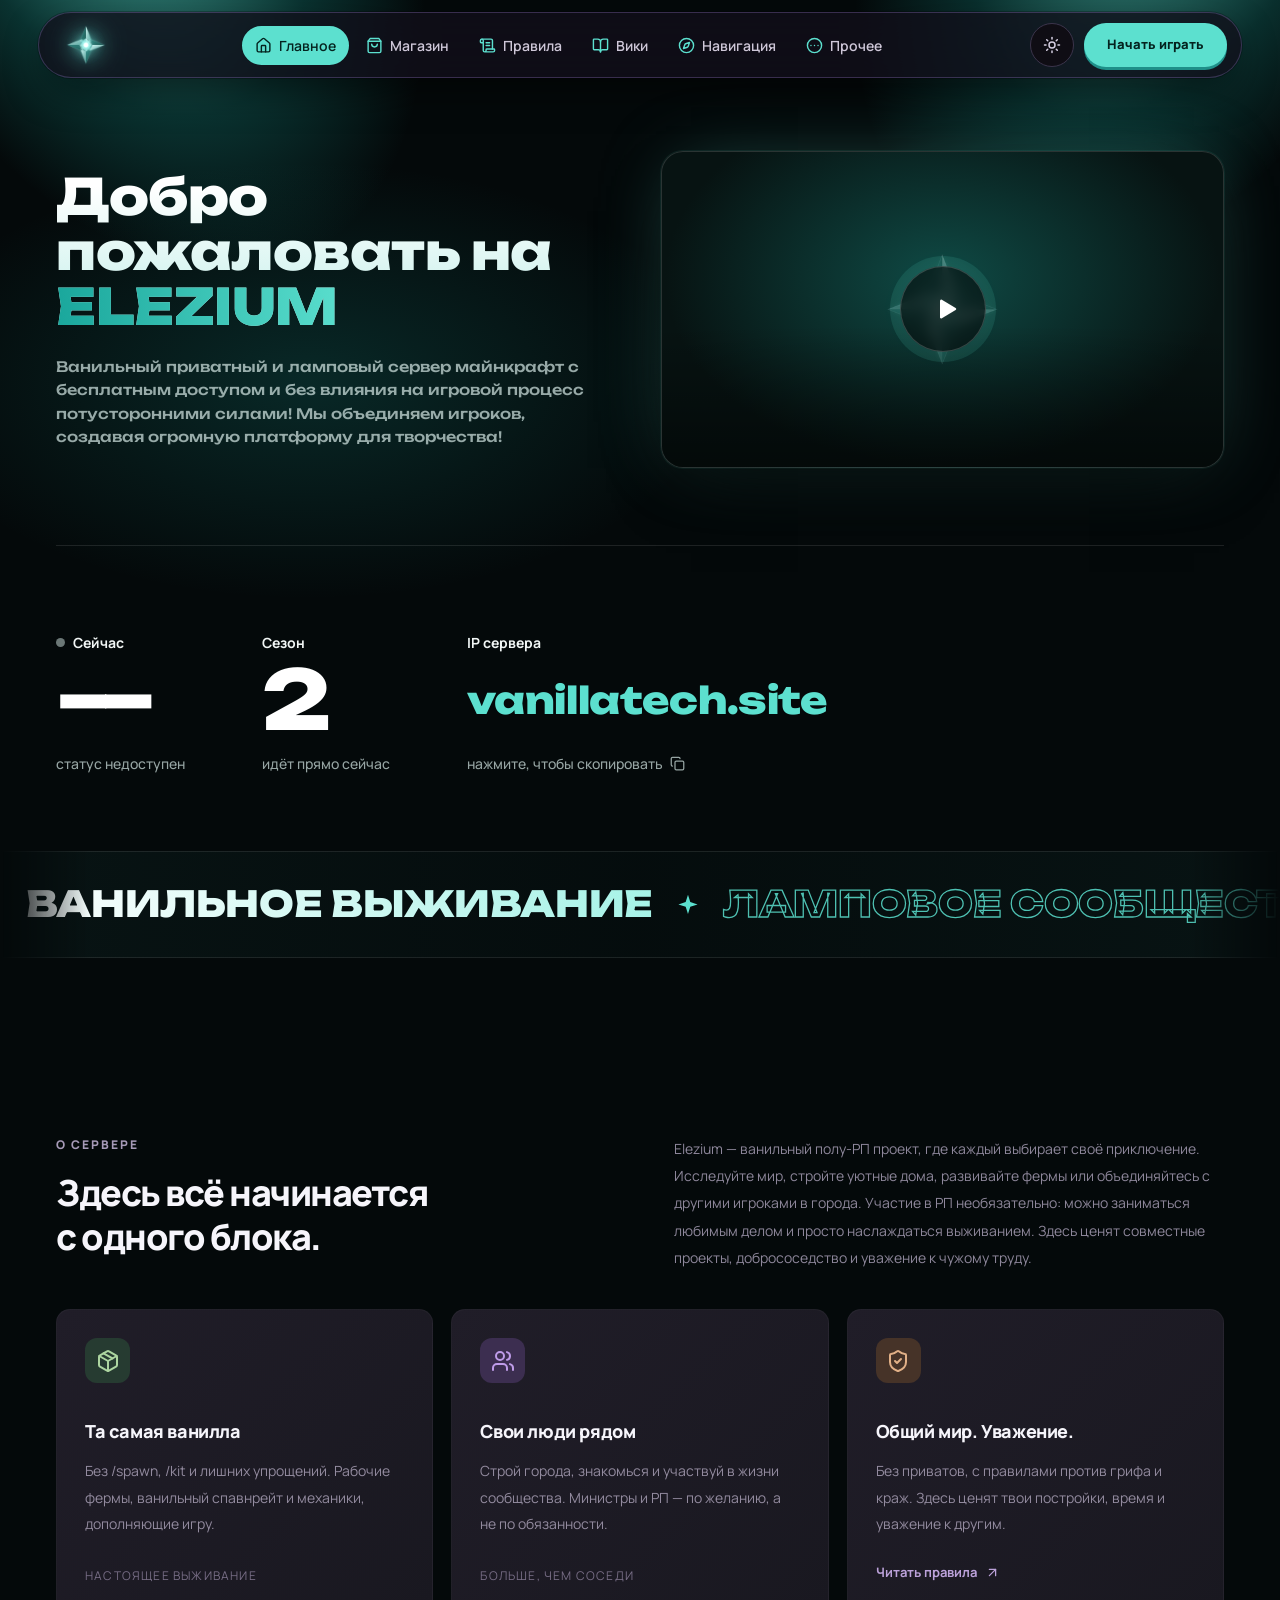
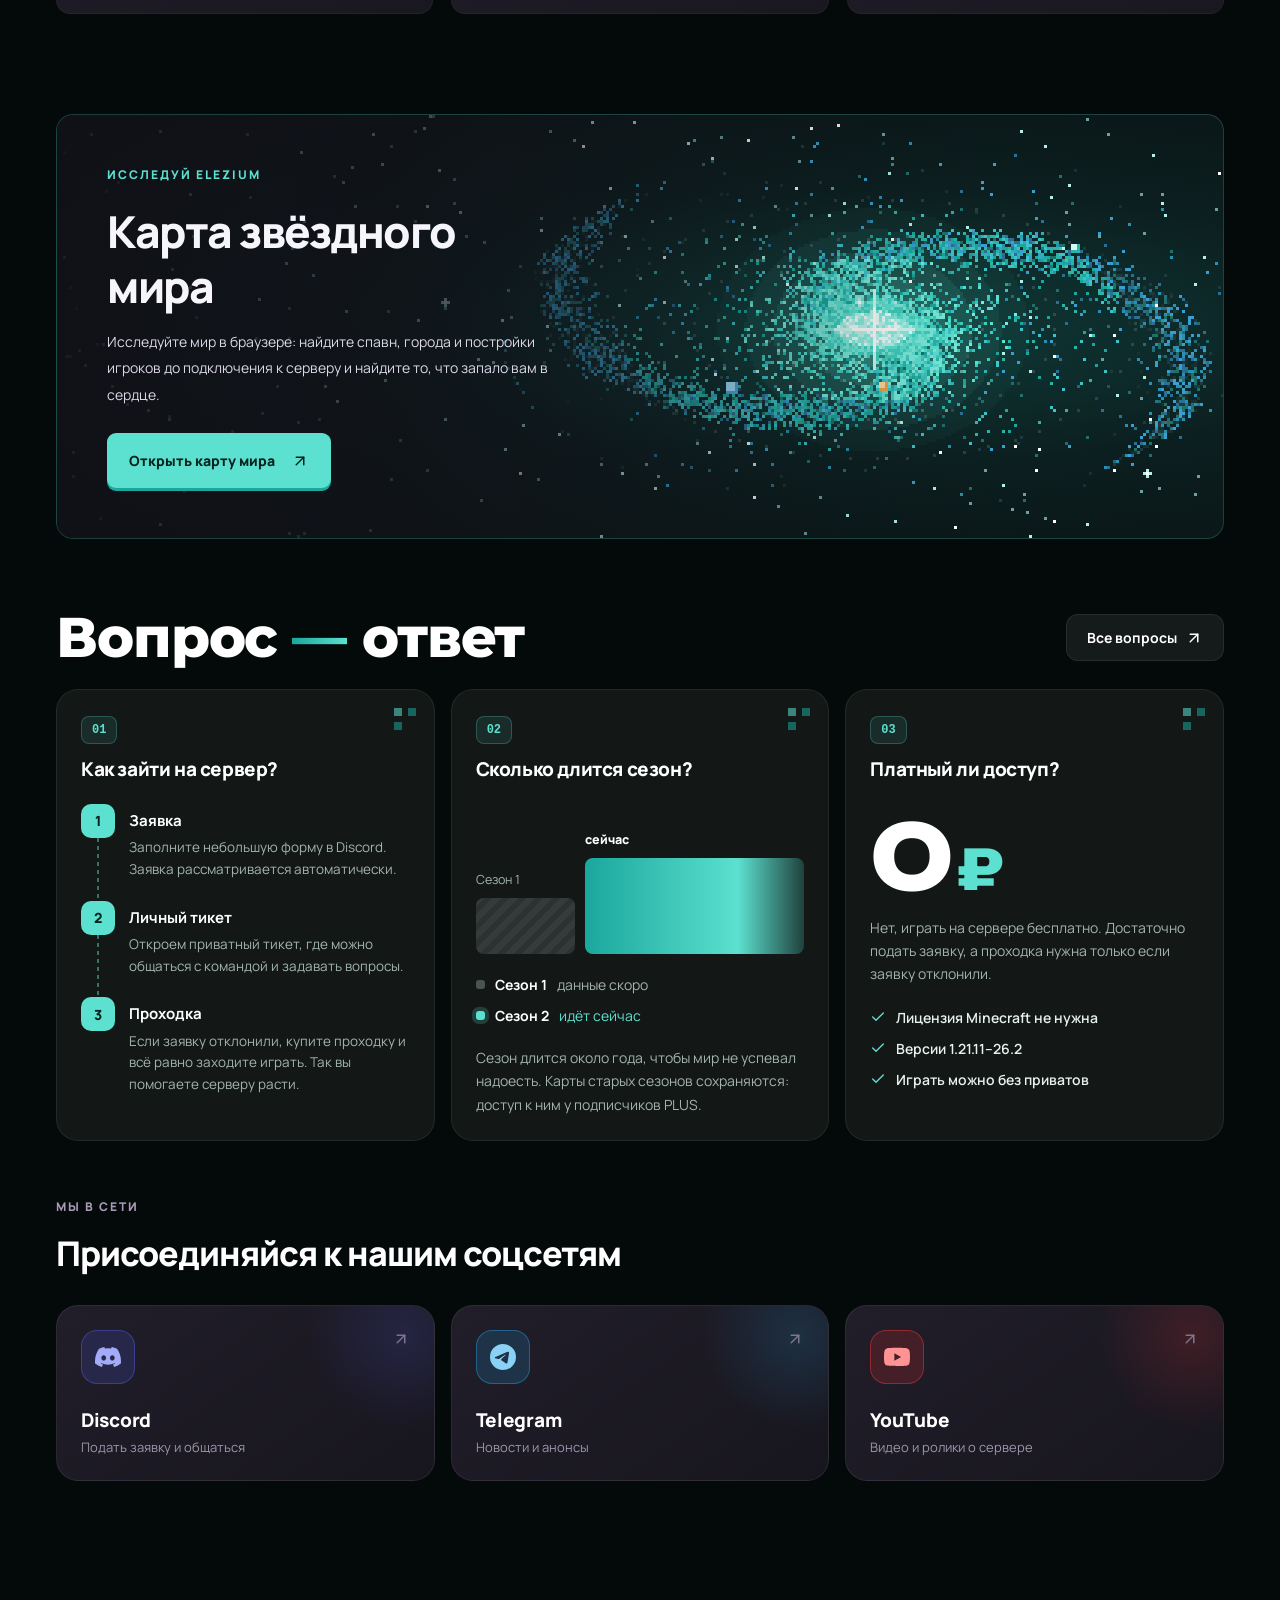
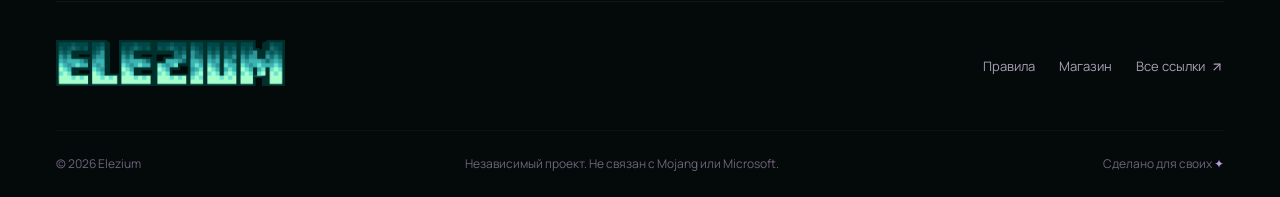
==== commit 664f1291: "Add files via upload" ====
--- a/index.html
+++ b/index.html
@@ -3,30 +3,29 @@
 <head>
 <meta charset="utf-8">
 <meta name="viewport" content="width=device-width, initial-scale=1">
-<title>ELIZIUM — Общий мир. Твоя история.</title>
-<meta name="description" content="Ванильный Minecraft-сервер Elizium: необязательный РП, города и сообщество. Начни свою историю на vanillatech.site.">
+<title>ELEZIUM — Общий мир. Твоя история.</title>
+<meta name="description" content="Ванильный Minecraft-сервер Elezium: необязательный РП, города и сообщество. Начни свою историю на vanillatech.site.">
 <meta property="og:type" content="website">
-<meta property="og:site_name" content="ELIZIUM">
-<meta property="og:title" content="ELIZIUM — Общий мир. Твоя история.">
-<meta property="og:description" content="Ванильный Minecraft-сервер Elizium: необязательный РП, города и сообщество. Начни свою историю на vanillatech.site.">
+<meta property="og:site_name" content="ELEZIUM">
+<meta property="og:title" content="ELEZIUM — Общий мир. Твоя история.">
+<meta property="og:description" content="Ванильный Minecraft-сервер Elezium: необязательный РП, города и сообщество. Начни свою историю на vanillatech.site.">
 <meta property="og:url" content="https://ibronchikss.github.io/">
 <meta property="og:image" content="https://ibronchikss.github.io/assets/images/og-image.png">
 <meta property="og:image:secure_url" content="https://ibronchikss.github.io/assets/images/og-image.png">
 <meta property="og:image:type" content="image/png">
 <meta property="og:image:width" content="1200">
 <meta property="og:image:height" content="630">
-<meta property="og:image:alt" content="Логотип Elizium — кристальная звезда">
+<meta property="og:image:alt" content="Логотип Elezium — кристальная звезда">
 <meta property="og:locale" content="ru_RU">
 <meta name="twitter:card" content="summary_large_image">
-<meta name="twitter:title" content="ELIZIUM — Общий мир. Твоя история.">
-<meta name="twitter:description" content="Ванильный Minecraft-сервер Elizium: необязательный РП, города и сообщество. Начни свою историю на vanillatech.site.">
+<meta name="twitter:title" content="ELEZIUM — Общий мир. Твоя история.">
+<meta name="twitter:description" content="Ванильный Minecraft-сервер Elezium: необязательный РП, города и сообщество. Начни свою историю на vanillatech.site.">
 <meta name="twitter:image" content="https://ibronchikss.github.io/assets/images/og-image.png">
 <meta name="theme-color" content="#101117">
-<link rel="icon" type="image/png" href="assets/images/elizium-logo.png">
+<link rel="icon" type="image/png" href="assets/images/elezium-logo.png">
 <link rel="preconnect" href="https://fonts.googleapis.com">
 <link rel="preconnect" href="https://fonts.gstatic.com" crossorigin>
-<link rel="stylesheet" href="https://fonts.googleapis.com/css2?family=Montserrat:wght@800;900&display=swap&subset=cyrillic,latin">
-<link rel="preload" as="image" href="assets/images/hero-bg.webp" fetchpriority="high">
+<link rel="stylesheet" href="https://fonts.googleapis.com/css2?family=Montserrat:wght@600;700;800;900&family=Unbounded:wght@400;500;700;800&display=swap&subset=cyrillic,latin">
 <script>try{var t=localStorage.getItem("astrum-theme");document.documentElement.setAttribute("data-theme",t==="light"?"light":"dark")}catch(e){document.documentElement.setAttribute("data-theme","dark")}</script>
 <script>try{if(!localStorage.getItem("astrum-nav-seen"))document.documentElement.classList.add("first-visit")}catch(e){}</script>
 <link rel="stylesheet" href="assets/css/style.css">
@@ -34,7 +33,7 @@
 <link rel="stylesheet" href="assets/css/light.css">
 </head>
 <body class="antialiased">
-<div class="astrum-site astrum-home"><header class="site-header"><a class="brand brand-logo" href="index.html" aria-label="Elizium — на главную"><img src="assets/images/elizium-wordmark.png" alt="Elizium" width="1024" height="225"></a><nav class="main-nav" aria-label="Главная навигация"><a class="active" aria-current="page" href="index.html"><svg class="nav-icon" xmlns="http://www.w3.org/2000/svg" width="20" height="20" viewBox="0 0 24 24" fill="none" stroke="currentColor" stroke-width="2" stroke-linecap="round" stroke-linejoin="round" aria-hidden="true"><path d="M15 21v-8a1 1 0 0 0-1-1h-4a1 1 0 0 0-1 1v8"></path><path d="M3 10a2 2 0 0 1 .709-1.528l7-5.999a2 2 0 0 1 2.582 0l7 5.999A2 2 0 0 1 21 10v9a2 2 0 0 1-2 2H5a2 2 0 0 1-2-2z"></path></svg><span>Главное</span></a><a class="" href="shop.html"><svg class="nav-icon" xmlns="http://www.w3.org/2000/svg" width="20" height="20" viewBox="0 0 24 24" fill="none" stroke="currentColor" stroke-width="2" stroke-linecap="round" stroke-linejoin="round" aria-hidden="true"><path d="M6 2 3 6v14a2 2 0 0 0 2 2h14a2 2 0 0 0 2-2V6l-3-4Z"></path><path d="M3 6h18"></path><path d="M16 10a4 4 0 0 1-8 0"></path></svg><span>Магазин</span></a><a class="" href="rules.html"><svg class="nav-icon" xmlns="http://www.w3.org/2000/svg" width="20" height="20" viewBox="0 0 24 24" fill="none" stroke="currentColor" stroke-width="2" stroke-linecap="round" stroke-linejoin="round" aria-hidden="true"><path d="M15 12h-5"></path><path d="M15 8h-5"></path><path d="M19 17V5a2 2 0 0 0-2-2H4"></path><path d="M8 21h12a2 2 0 0 0 2-2v-1a1 1 0 0 0-1-1H11a1 1 0 0 0-1 1v1a2 2 0 1 1-4 0V5a2 2 0 1 0-4 0v2a1 1 0 0 0 1 1h3"></path></svg><span>Правила</span></a><a class="" href="wiki.html"><svg class="nav-icon" xmlns="http://www.w3.org/2000/svg" width="20" height="20" viewBox="0 0 24 24" fill="none" stroke="currentColor" stroke-width="2" stroke-linecap="round" stroke-linejoin="round" aria-hidden="true"><path d="M12 7v14"></path><path d="M3 18a1 1 0 0 1-1-1V4a1 1 0 0 1 1-1h5a4 4 0 0 1 4 4 4 4 0 0 1 4-4h5a1 1 0 0 1 1 1v13a1 1 0 0 1-1 1h-6a3 3 0 0 0-3 3 3 3 0 0 0-3-3z"></path></svg><span>Вики</span></a><a class="" href="navigation.html"><svg class="nav-icon" xmlns="http://www.w3.org/2000/svg" width="20" height="20" viewBox="0 0 24 24" fill="none" stroke="currentColor" stroke-width="2" stroke-linecap="round" stroke-linejoin="round" aria-hidden="true"><circle cx="12" cy="12" r="10"></circle><path d="m16.24 7.76-1.804 5.411a2 2 0 0 1-1.265 1.265L7.76 16.24l1.804-5.411a2 2 0 0 1 1.265-1.265z"></path></svg><span>Навигация</span></a><a class="" href="more.html"><svg class="nav-icon" xmlns="http://www.w3.org/2000/svg" width="20" height="20" viewBox="0 0 24 24" fill="none" stroke="currentColor" stroke-width="2" stroke-linecap="round" stroke-linejoin="round" aria-hidden="true"><circle cx="12" cy="12" r="10"></circle><path d="M17 12h.01"></path><path d="M12 12h.01"></path><path d="M7 12h.01"></path></svg><span>Прочее</span></a></nav><div class="header-tools"><button class="theme-toggle" type="button" aria-label="Сменить тему: светлая или тёмная" title="Сменить тему"><svg class="icon-sun" xmlns="http://www.w3.org/2000/svg" width="18" height="18" viewBox="0 0 24 24" fill="none" stroke="currentColor" stroke-width="2" stroke-linecap="round" stroke-linejoin="round" aria-hidden="true"><circle cx="12" cy="12" r="4"></circle><path d="M12 2v2"></path><path d="M12 20v2"></path><path d="m4.93 4.93 1.41 1.41"></path><path d="m17.66 17.66 1.41 1.41"></path><path d="M2 12h2"></path><path d="M20 12h2"></path><path d="m6.34 17.66-1.41 1.41"></path><path d="m19.07 4.93-1.41 1.41"></path></svg><svg class="icon-moon" xmlns="http://www.w3.org/2000/svg" width="18" height="18" viewBox="0 0 24 24" fill="none" stroke="currentColor" stroke-width="2" stroke-linecap="round" stroke-linejoin="round" aria-hidden="true"><path d="M12 3a6 6 0 0 0 9 9 9 9 0 1 1-9-9Z"></path></svg></button><a href="https://discord.gg/e6pXG4M3T2" target="_blank" rel="noopener noreferrer" class="header-cta"><span>Начать играть</span></a></div><button class="menu-toggle" aria-label="Открыть меню"><svg xmlns="http://www.w3.org/2000/svg" width="24" height="24" viewBox="0 0 24 24" fill="none" stroke="currentColor" stroke-width="2" stroke-linecap="round" stroke-linejoin="round" class="lucide lucide-menu" aria-hidden="true"><path d="M4 5h16"></path><path d="M4 12h16"></path><path d="M4 19h16"></path></svg></button></header><main><section class="hero wrap photo-hero"><img class="hero-background" src="assets/images/hero-bg.webp" alt="" aria-hidden="true" fetchpriority="high"><div class="hero-copy"><span class="eyebrow season"><span class="server-status-dot is-loading"></span>СЕЗОН 2 <span class="season-divider">·</span><span class="server-online" aria-live="polite" title="Статус vanillatech.site. Данные обновляются примерно раз в 5 минут.">ОНЛАЙН: …</span></span><h1><span>ELIZIUM</span><br>INFO</h1><p>Ванильное выживание в уютной атмосфере и среди дружелюбных игроков. Сервер доступен бесплатно и без лицензии. Подходит для версий от 1.21.11 до 26.2.</p><div class="hero-actions"><button class="button primary">Начать играть <svg xmlns="http://www.w3.org/2000/svg" width="19" height="19" viewBox="0 0 24 24" fill="none" stroke="currentColor" stroke-width="2" stroke-linecap="round" stroke-linejoin="round" class="lucide lucide-arrow-up-right" aria-hidden="true"><path d="M7 7h10v10"></path><path d="M7 17 17 7"></path></svg></button><button class="server-address"><span><small>IP СЕРВЕРА</small><strong>vanillatech.site</strong></span><svg xmlns="http://www.w3.org/2000/svg" width="17" height="17" viewBox="0 0 24 24" fill="none" stroke="currentColor" stroke-width="2" stroke-linecap="round" stroke-linejoin="round" class="lucide lucide-copy" aria-hidden="true"><rect width="14" height="14" x="8" y="8" rx="2" ry="2"></rect><path d="M4 16c-1.1 0-2-.9-2-2V4c0-1.1.9-2 2-2h10c1.1 0 2 .9 2 2"></path></svg></button></div><div class="hero-facts"><span><svg xmlns="http://www.w3.org/2000/svg" width="14" height="14" viewBox="0 0 24 24" fill="none" stroke="currentColor" stroke-width="2" stroke-linecap="round" stroke-linejoin="round" class="lucide lucide-check" aria-hidden="true"><path d="M20 6 9 17l-5-5"></path></svg> Без лицензии</span><span><svg xmlns="http://www.w3.org/2000/svg" width="14" height="14" viewBox="0 0 24 24" fill="none" stroke="currentColor" stroke-width="2" stroke-linecap="round" stroke-linejoin="round" class="lucide lucide-check" aria-hidden="true"><path d="M20 6 9 17l-5-5"></path></svg> Без приватов</span><span><svg xmlns="http://www.w3.org/2000/svg" width="14" height="14" viewBox="0 0 24 24" fill="none" stroke="currentColor" stroke-width="2" stroke-linecap="round" stroke-linejoin="round" class="lucide lucide-check" aria-hidden="true"><path d="M20 6 9 17l-5-5"></path></svg> Версия 1.21.11–26.2</span></div></div><div class="hero-visual"><span class="floating-star star-one">✦</span><span class="floating-star star-two">+</span><img class="logo-dark" src="assets/images/elizium-logo-dark.png" alt="Логотип Elizium" fetchpriority="high"><img class="logo-light" src="assets/images/elizium-logo-light.png" alt="Логотип Elizium" loading="lazy"></div></section><section class="wrap gallery" aria-label="Скриншоты мира Elizium"><figure class="gallery-item gallery-main"><img class="gallery-img is-active" src="assets/images/slide-sunset.webp" alt="Город Elizium на закате: фахверковые дома и каменная башня над деревьями" width="1600" height="948"></figure><figure class="gallery-item gallery-side"><img class="gallery-img is-active" src="assets/images/slide-castle.webp" alt="Замок за садом с цветами и фонарями" width="1600" height="900"></figure></section><section class="section wrap about-section"><div class="section-heading"><div><span class="eyebrow">О СЕРВЕРЕ</span><h2>Здесь всё начинается<br>с одного блока.</h2></div><p>Elizium — ванильный полу-РП проект, где каждый выбирает своё приключение. Исследуйте мир, стройте уютные дома, развивайте фермы или объединяйтесь с другими игроками в города. Участие в РП необязательно: можно заниматься любимым делом и просто наслаждаться выживанием. Здесь ценят совместные проекты, добрососедство и уважение к чужому труду.</p></div><div class="feature-grid"><article class="feature-card"><span class="feature-icon green"><svg xmlns="http://www.w3.org/2000/svg" width="24" height="24" viewBox="0 0 24 24" fill="none" stroke="currentColor" stroke-width="2" stroke-linecap="round" stroke-linejoin="round" class="lucide lucide-package" aria-hidden="true"><path d="M11 21.73a2 2 0 0 0 2 0l7-4A2 2 0 0 0 21 16V8a2 2 0 0 0-1-1.73l-7-4a2 2 0 0 0-2 0l-7 4A2 2 0 0 0 3 8v8a2 2 0 0 0 1 1.73z"></path><path d="M12 22V12"></path><polyline points="3.29 7 12 12 20.71 7"></polyline><path d="m7.5 4.27 9 5.15"></path></svg></span><h3>Та самая ванилла</h3><p>Без /spawn, /kit и лишних упрощений. Рабочие фермы, ванильный спавнрейт и механики, дополняющие игру.</p><span class="card-tag">НАСТОЯЩЕЕ ВЫЖИВАНИЕ</span></article><article class="feature-card"><span class="feature-icon purple"><svg xmlns="http://www.w3.org/2000/svg" width="24" height="24" viewBox="0 0 24 24" fill="none" stroke="currentColor" stroke-width="2" stroke-linecap="round" stroke-linejoin="round" class="lucide lucide-users" aria-hidden="true"><path d="M16 21v-2a4 4 0 0 0-4-4H6a4 4 0 0 0-4 4v2"></path><path d="M16 3.128a4 4 0 0 1 0 7.744"></path><path d="M22 21v-2a4 4 0 0 0-3-3.87"></path><circle cx="9" cy="7" r="4"></circle></svg></span><h3>Свои люди рядом</h3><p>Строй города, знакомься и участвуй в жизни сообщества. Министры и РП — по желанию, а не по обязанности.</p><span class="card-tag">БОЛЬШЕ, ЧЕМ СОСЕДИ</span></article><article class="feature-card"><span class="feature-icon orange"><svg xmlns="http://www.w3.org/2000/svg" width="24" height="24" viewBox="0 0 24 24" fill="none" stroke="currentColor" stroke-width="2" stroke-linecap="round" stroke-linejoin="round" class="lucide lucide-shield-check" aria-hidden="true"><path d="M20 13c0 5-3.5 7.5-7.66 8.95a1 1 0 0 1-.67-.01C7.5 20.5 4 18 4 13V6a1 1 0 0 1 1-1c2 0 4.5-1.2 6.24-2.72a1.17 1.17 0 0 1 1.52 0C14.51 3.81 17 5 19 5a1 1 0 0 1 1 1z"></path><path d="m9 12 2 2 4-4"></path></svg></span><h3>Общий мир. Уважение.</h3><p>Без приватов, с правилами против грифа и краж. Здесь ценят твои постройки, время и уважение к другим.</p><a class="text-link" href="rules.html">Читать правила <svg xmlns="http://www.w3.org/2000/svg" width="15" height="15" viewBox="0 0 24 24" fill="none" stroke="currentColor" stroke-width="2" stroke-linecap="round" stroke-linejoin="round" class="lucide lucide-arrow-up-right" aria-hidden="true"><path d="M7 7h10v10"></path><path d="M7 17 17 7"></path></svg></a></article></div></section><section class="wrap world-banner pixel-world"><canvas class="galaxy" aria-hidden="true"></canvas><div class="world-banner-copy"><span class="eyebrow">ИССЛЕДУЙ ELIZIUM</span><h2>Карта звёздного мира</h2><p>Исследуйте мир в браузере: найдите спавн, города и постройки игроков до подключения к серверу и найдите то, что запало вам в сердце.</p><a href="https://astrums.pro/map" target="_blank" rel="noopener noreferrer" class="button light">Открыть карту мира <svg xmlns="http://www.w3.org/2000/svg" width="18" height="18" viewBox="0 0 24 24" fill="none" stroke="currentColor" stroke-width="2" stroke-linecap="round" stroke-linejoin="round" class="lucide lucide-arrow-up-right" aria-hidden="true"><path d="M7 7h10v10"></path><path d="M7 17 17 7"></path></svg></a></div></section><section id="start" class="section wrap faq" aria-labelledby="faq-title"><div class="section-heading"><div><span class="eyebrow">ВОПРОСЫ</span><h2 id="faq-title">Часто задаваемые<br>вопросы.</h2></div><a class="faq-all" href="more.html">Все вопросы <svg xmlns="http://www.w3.org/2000/svg" width="18" height="18" viewBox="0 0 24 24" fill="none" stroke="currentColor" stroke-width="2" stroke-linecap="round" stroke-linejoin="round" class="lucide lucide-arrow-up-right" aria-hidden="true"><path d="M7 7h10v10"></path><path d="M7 17 17 7"></path></svg></a></div><div class="qa-list"><article class="qa qa-join"><div class="qa-side"><span class="qa-num">01</span><h3>Как зайти на сервер?</h3></div><div class="qa-main"><ol class="join-steps"><li class="join-step"><span class="join-dot" aria-hidden="true">1</span><div class="join-body"><span class="join-tag">Заявка</span><p>Зайти на сервер максимально просто — вам нужно заполнить небольшую форму и сможете сразу начать играть! Ваша заявка рассмотрится автоматически.</p></div></li><li class="join-step"><span class="join-dot" aria-hidden="true">2</span><div class="join-body"><span class="join-tag">Приватный тикет</span><p>Также мы откроем вам приватный тикет, где вы сможете общаться с командой нашего проекта и задавать различные вопросы по серверу.</p></div></li><li class="join-step"><span class="join-dot" aria-hidden="true">3</span><div class="join-body"><span class="join-tag">Проходка</span><p>Если по какой-то причине мы отклоним вам заявку, то вы можете купить проходку, чтобы в любом случае зайти играть на сервер. Покупая проходку вы помогаете серверу в развитии!</p></div></li></ol></div></article><article class="qa qa-season"><div class="qa-side"><span class="qa-num">02</span><h3>Сколько длится сезон?</h3></div><div class="qa-main"><div class="season-lead"><div class="season-stat" aria-hidden="true"><strong>~1</strong><span>год<br>на сезон</span></div><div class="season-text"><p>Наш сервер живёт сезонами. Каждый сезон длится около 1 года, чтобы вам не надоедало играть в одном и том же мире. Сейчас идёт Сезон 2.</p><p>Карты старых сезонов сохраняются — доступ к ним есть у подписчиков PLUS.</p></div></div><div class="ledger-head"><h4>Летопись сезонов</h4><span>длина полоски — длительность</span></div><ol class="ledger"><li class="ledger-row is-unknown"><span class="ledger-no">1</span><span class="ledger-dates">данные скоро</span><span class="ledger-days">—</span></li><li class="ledger-row is-now"><span class="ledger-no">2</span><span class="ledger-dates">идёт сейчас</span><span class="ledger-days"><i class="ledger-pulse" aria-hidden="true"></i>сейчас</span></li></ol></div></article></div><div class="faq-links"><div class="faq-links-head"><span class="eyebrow">МЫ В СЕТИ</span><h3>Присоединяйся к нашим соцсетям</h3></div><div class="social-grid"><a class="social-card social-discord" href="https://discord.gg/e6pXG4M3T2" target="_blank" rel="noopener noreferrer"><span class="social-icon"><svg xmlns="http://www.w3.org/2000/svg" width="26" height="26" viewBox="0 0 24 24" fill="currentColor" aria-hidden="true"><path d="M20.317 4.37a19.8 19.8 0 0 0-4.885-1.515.074.074 0 0 0-.079.037c-.21.375-.444.864-.608 1.25a18.3 18.3 0 0 0-5.487 0 13 13 0 0 0-.617-1.25.08.08 0 0 0-.079-.037A19.7 19.7 0 0 0 3.677 4.37a.1.1 0 0 0-.032.027C.533 9.046-.32 13.58.099 18.057a.08.08 0 0 0 .031.057 19.9 19.9 0 0 0 5.993 3.03.08.08 0 0 0 .084-.028c.462-.63.874-1.295 1.226-1.994a.076.076 0 0 0-.041-.106 13 13 0 0 1-1.872-.892.077.077 0 0 1-.008-.128 10 10 0 0 0 .372-.292.07.07 0 0 1 .077-.01c3.928 1.793 8.18 1.793 12.062 0a.07.07 0 0 1 .078.01c.12.098.246.198.373.292a.077.077 0 0 1-.006.127 12.3 12.3 0 0 1-1.873.892.077.077 0 0 0-.041.107c.36.698.772 1.362 1.225 1.993a.08.08 0 0 0 .084.028 19.8 19.8 0 0 0 6.002-3.03.08.08 0 0 0 .032-.054c.5-5.177-.838-9.674-3.549-13.66a.06.06 0 0 0-.031-.03M8.02 15.33c-1.182 0-2.157-1.085-2.157-2.419 0-1.333.956-2.419 2.157-2.419 1.21 0 2.176 1.096 2.157 2.42 0 1.333-.956 2.418-2.157 2.418m7.975 0c-1.183 0-2.157-1.085-2.157-2.419 0-1.333.955-2.419 2.157-2.419 1.21 0 2.176 1.096 2.157 2.42 0 1.333-.946 2.418-2.157 2.418"/></svg></span><span class="social-text"><strong>Discord</strong><small>Подать заявку и общаться</small></span><svg class="social-arrow" xmlns="http://www.w3.org/2000/svg" width="18" height="18" viewBox="0 0 24 24" fill="none" stroke="currentColor" stroke-width="2" stroke-linecap="round" stroke-linejoin="round" aria-hidden="true"><path d="M7 7h10v10"></path><path d="M7 17 17 7"></path></svg></a><a class="social-card social-telegram" href="https://t.me/ast_mc" target="_blank" rel="noopener noreferrer"><span class="social-icon"><svg xmlns="http://www.w3.org/2000/svg" width="26" height="26" viewBox="0 0 24 24" fill="currentColor" aria-hidden="true"><path d="M11.944 0A12 12 0 0 0 0 12a12 12 0 0 0 12 12 12 12 0 0 0 12-12A12 12 0 0 0 12 0zm4.962 7.224c.1-.002.321.023.465.14a.5.5 0 0 1 .171.325c.016.093.036.306.02.472-.18 1.898-.962 6.502-1.36 8.627-.168.9-.499 1.201-.82 1.23-.696.065-1.225-.46-1.9-.902-1.056-.693-1.653-1.124-2.678-1.8-1.185-.78-.417-1.21.258-1.91.177-.184 3.247-2.977 3.307-3.23.007-.032.014-.15-.056-.212s-.174-.041-.249-.024q-.159.037-5.061 3.345-.72.495-1.302.48c-.428-.008-1.252-.241-1.865-.44-.752-.245-1.349-.374-1.297-.789q.04-.324.893-.663 5.247-2.286 6.998-3.014c3.332-1.386 4.025-1.627 4.476-1.635"/></svg></span><span class="social-text"><strong>Telegram</strong><small>Новости и анонсы</small></span><svg class="social-arrow" xmlns="http://www.w3.org/2000/svg" width="18" height="18" viewBox="0 0 24 24" fill="none" stroke="currentColor" stroke-width="2" stroke-linecap="round" stroke-linejoin="round" aria-hidden="true"><path d="M7 7h10v10"></path><path d="M7 17 17 7"></path></svg></a><a class="social-card social-youtube" href="https://www.youtube.com/@Astrum_mc" target="_blank" rel="noopener noreferrer"><span class="social-icon"><svg xmlns="http://www.w3.org/2000/svg" width="26" height="26" viewBox="0 0 24 24" fill="currentColor" aria-hidden="true"><path d="M23.498 6.186a3.02 3.02 0 0 0-2.122-2.136C19.505 3.545 12 3.545 12 3.545s-7.505 0-9.377.505A3.02 3.02 0 0 0 .502 6.186C0 8.07 0 12 0 12s0 3.93.502 5.814a3.02 3.02 0 0 0 2.122 2.136c1.871.505 9.376.505 9.376.505s7.505 0 9.377-.505a3.02 3.02 0 0 0 2.122-2.136C24 15.93 24 12 24 12s0-3.93-.502-5.814M9.545 15.568V8.432L15.818 12z"/></svg></span><span class="social-text"><strong>YouTube</strong><small>Видео и ролики о сервере</small></span><svg class="social-arrow" xmlns="http://www.w3.org/2000/svg" width="18" height="18" viewBox="0 0 24 24" fill="none" stroke="currentColor" stroke-width="2" stroke-linecap="round" stroke-linejoin="round" aria-hidden="true"><path d="M7 7h10v10"></path><path d="M7 17 17 7"></path></svg></a><a class="social-card social-tiktok" href="https://www.tiktok.com/" target="_blank" rel="noopener noreferrer"><span class="social-icon"><svg xmlns="http://www.w3.org/2000/svg" width="26" height="26" viewBox="0 0 24 24" fill="currentColor" aria-hidden="true"><path d="M12.525.02c1.31-.02 2.61-.01 3.91-.02.08 1.53.63 3.09 1.75 4.17 1.12 1.11 2.7 1.62 4.24 1.79v4.03c-1.44-.05-2.89-.35-4.2-.97-.57-.26-1.1-.59-1.62-.93-.01 2.92.01 5.84-.02 8.75-.08 1.4-.54 2.79-1.35 3.94-1.31 1.92-3.58 3.17-5.91 3.21-1.43.08-2.86-.31-4.08-1.03-2.02-1.19-3.44-3.37-3.65-5.71-.02-.5-.03-1-.01-1.49.18-1.9 1.12-3.72 2.58-4.96 1.66-1.44 3.98-2.13 6.15-1.72.02 1.48-.04 2.96-.04 4.44-.99-.32-2.15-.23-3.02.37-.63.41-1.11 1.04-1.36 1.75-.21.51-.15 1.07-.14 1.61.24 1.64 1.82 3.02 3.5 2.87 1.12-.01 2.19-.66 2.77-1.61.19-.33.4-.67.41-1.06.1-1.79.06-3.57.07-5.36.01-4.03-.01-8.05.02-12.07"/></svg></span><span class="social-text"><strong>TikTok</strong><small>Короткие видео</small></span><svg class="social-arrow" xmlns="http://www.w3.org/2000/svg" width="18" height="18" viewBox="0 0 24 24" fill="none" stroke="currentColor" stroke-width="2" stroke-linecap="round" stroke-linejoin="round" aria-hidden="true"><path d="M7 7h10v10"></path><path d="M7 17 17 7"></path></svg></a></div></div></section></main><footer class="site-footer wrap"><div class="footer-top"><div class="footer-brand"><a class="brand brand-logo footer-logo" href="index.html" aria-label="Elizium — на главную"><img src="assets/images/elizium-wordmark.png" alt="Elizium" width="1024" height="225" loading="lazy"></a></div><div class="footer-links"><a href="rules.html">Правила</a><a href="shop.html">Магазин</a><a href="navigation.html">Все ссылки <svg xmlns="http://www.w3.org/2000/svg" width="14" height="14" viewBox="0 0 24 24" fill="none" stroke="currentColor" stroke-width="2" stroke-linecap="round" stroke-linejoin="round" class="lucide lucide-arrow-up-right" aria-hidden="true"><path d="M7 7h10v10"></path><path d="M7 17 17 7"></path></svg></a></div></div><div class="footer-bottom"><span>© 2026 Elizium</span><span>Независимый проект. Не связан с Mojang или Microsoft.</span><span>Сделано для своих <span class="accent">✦</span></span></div></footer></div>
+<div class="astrum-site astrum-home"><header class="site-header"><a class="brand brand-logo brand-icon" href="index.html" aria-label="Elezium — на главную"><img src="assets/images/elezium-icon.png" alt="Elezium" width="192" height="192"></a><nav class="main-nav" aria-label="Главная навигация"><a class="active" aria-current="page" href="index.html"><svg class="nav-icon" xmlns="http://www.w3.org/2000/svg" width="20" height="20" viewBox="0 0 24 24" fill="none" stroke="currentColor" stroke-width="2" stroke-linecap="round" stroke-linejoin="round" aria-hidden="true"><path d="M15 21v-8a1 1 0 0 0-1-1h-4a1 1 0 0 0-1 1v8"></path><path d="M3 10a2 2 0 0 1 .709-1.528l7-5.999a2 2 0 0 1 2.582 0l7 5.999A2 2 0 0 1 21 10v9a2 2 0 0 1-2 2H5a2 2 0 0 1-2-2z"></path></svg><span>Главное</span></a><a class="" href="shop.html"><svg class="nav-icon" xmlns="http://www.w3.org/2000/svg" width="20" height="20" viewBox="0 0 24 24" fill="none" stroke="currentColor" stroke-width="2" stroke-linecap="round" stroke-linejoin="round" aria-hidden="true"><path d="M6 2 3 6v14a2 2 0 0 0 2 2h14a2 2 0 0 0 2-2V6l-3-4Z"></path><path d="M3 6h18"></path><path d="M16 10a4 4 0 0 1-8 0"></path></svg><span>Магазин</span></a><a class="" href="rules.html"><svg class="nav-icon" xmlns="http://www.w3.org/2000/svg" width="20" height="20" viewBox="0 0 24 24" fill="none" stroke="currentColor" stroke-width="2" stroke-linecap="round" stroke-linejoin="round" aria-hidden="true"><path d="M15 12h-5"></path><path d="M15 8h-5"></path><path d="M19 17V5a2 2 0 0 0-2-2H4"></path><path d="M8 21h12a2 2 0 0 0 2-2v-1a1 1 0 0 0-1-1H11a1 1 0 0 0-1 1v1a2 2 0 1 1-4 0V5a2 2 0 1 0-4 0v2a1 1 0 0 0 1 1h3"></path></svg><span>Правила</span></a><a class="" href="wiki.html"><svg class="nav-icon" xmlns="http://www.w3.org/2000/svg" width="20" height="20" viewBox="0 0 24 24" fill="none" stroke="currentColor" stroke-width="2" stroke-linecap="round" stroke-linejoin="round" aria-hidden="true"><path d="M12 7v14"></path><path d="M3 18a1 1 0 0 1-1-1V4a1 1 0 0 1 1-1h5a4 4 0 0 1 4 4 4 4 0 0 1 4-4h5a1 1 0 0 1 1 1v13a1 1 0 0 1-1 1h-6a3 3 0 0 0-3 3 3 3 0 0 0-3-3z"></path></svg><span>Вики</span></a><a class="" href="navigation.html"><svg class="nav-icon" xmlns="http://www.w3.org/2000/svg" width="20" height="20" viewBox="0 0 24 24" fill="none" stroke="currentColor" stroke-width="2" stroke-linecap="round" stroke-linejoin="round" aria-hidden="true"><circle cx="12" cy="12" r="10"></circle><path d="m16.24 7.76-1.804 5.411a2 2 0 0 1-1.265 1.265L7.76 16.24l1.804-5.411a2 2 0 0 1 1.265-1.265z"></path></svg><span>Навигация</span></a><a class="" href="more.html"><svg class="nav-icon" xmlns="http://www.w3.org/2000/svg" width="20" height="20" viewBox="0 0 24 24" fill="none" stroke="currentColor" stroke-width="2" stroke-linecap="round" stroke-linejoin="round" aria-hidden="true"><circle cx="12" cy="12" r="10"></circle><path d="M17 12h.01"></path><path d="M12 12h.01"></path><path d="M7 12h.01"></path></svg><span>Прочее</span></a></nav><div class="header-tools"><button class="theme-toggle" type="button" aria-label="Сменить тему: светлая или тёмная" title="Сменить тему"><svg class="icon-sun" xmlns="http://www.w3.org/2000/svg" width="18" height="18" viewBox="0 0 24 24" fill="none" stroke="currentColor" stroke-width="2" stroke-linecap="round" stroke-linejoin="round" aria-hidden="true"><circle cx="12" cy="12" r="4"></circle><path d="M12 2v2"></path><path d="M12 20v2"></path><path d="m4.93 4.93 1.41 1.41"></path><path d="m17.66 17.66 1.41 1.41"></path><path d="M2 12h2"></path><path d="M20 12h2"></path><path d="m6.34 17.66-1.41 1.41"></path><path d="m19.07 4.93-1.41 1.41"></path></svg><svg class="icon-moon" xmlns="http://www.w3.org/2000/svg" width="18" height="18" viewBox="0 0 24 24" fill="none" stroke="currentColor" stroke-width="2" stroke-linecap="round" stroke-linejoin="round" aria-hidden="true"><path d="M12 3a6 6 0 0 0 9 9 9 9 0 1 1-9-9Z"></path></svg></button><a href="https://discord.gg/e6pXG4M3T2" target="_blank" rel="noopener noreferrer" class="header-cta"><span>Начать играть</span></a></div><button class="menu-toggle" aria-label="Открыть меню"><svg xmlns="http://www.w3.org/2000/svg" width="24" height="24" viewBox="0 0 24 24" fill="none" stroke="currentColor" stroke-width="2" stroke-linecap="round" stroke-linejoin="round" class="lucide lucide-menu" aria-hidden="true"><path d="M4 5h16"></path><path d="M4 12h16"></path><path d="M4 19h16"></path></svg></button></header><main><section class="hz-hero wrap" aria-labelledby="hz-title"><div class="hz-copy"><h1 id="hz-title">Добро пожаловать на <span class="hz-name">ELEZIUM</span></h1><p>Ванильный приватный и ламповый сервер майнкрафт с бесплатным доступом и без влияния на игровой процесс потусторонними силами! Мы объединяем игроков, создавая огромную платформу для творчества!</p></div><a class="hz-video" href="https://www.youtube.com/watch?v=Zd9Cis0T_IA" target="_blank" rel="noopener noreferrer" data-video="Zd9Cis0T_IA" aria-label="Смотреть видео о сервере на YouTube"><img class="hz-poster" src="https://i.ytimg.com/vi/Zd9Cis0T_IA/maxresdefault.jpg" alt="" loading="eager" referrerpolicy="no-referrer"><span class="hz-play" aria-hidden="true"><svg viewBox="0 0 24 24" width="30" height="30"><path d="M8 5.5v13a1 1 0 0 0 1.5.86l11-6.5a1 1 0 0 0 0-1.72l-11-6.5A1 1 0 0 0 8 5.5Z" fill="currentColor"/></svg></span></a></section><section class="hz-stats wrap" aria-label="Состояние сервера"><div class="hz-stat"><span class="hz-label"><i class="server-status-dot is-loading" title="Статус vanillatech.site. Данные обновляются примерно раз в 5 минут."></i>Сейчас</span><strong class="hz-num" data-online-num>…</strong><span class="hz-sub server-online" aria-live="polite">игроков онлайн</span></div><div class="hz-stat"><span class="hz-label">Сезон</span><strong class="hz-num">2</strong><span class="hz-sub">идёт прямо сейчас</span></div><button class="hz-stat hz-ip" type="button" data-copy-ip><span class="hz-label"><small>IP сервера</small></span><strong class="hz-num hz-num-ip">vanillatech.site</strong><span class="hz-sub">нажмите, чтобы скопировать <svg xmlns="http://www.w3.org/2000/svg" width="15" height="15" viewBox="0 0 24 24" fill="none" stroke="currentColor" stroke-width="2" stroke-linecap="round" stroke-linejoin="round" aria-hidden="true"><rect width="14" height="14" x="8" y="8" rx="2" ry="2"></rect><path d="M4 16c-1.1 0-2-.9-2-2V4c0-1.1.9-2 2-2h10c1.1 0 2 .9 2 2"></path></svg></span></button></section><section class="mq" aria-label="О сервере"><div class="mq-row"><div class="mq-track"><div class="mq-group"><span class="mq-item">Ванильное выживание</span><i class="mq-star" aria-hidden="true"></i><span class="mq-item">Ламповое сообщество</span><i class="mq-star" aria-hidden="true"></i><span class="mq-item">Бесплатный доступ</span><i class="mq-star" aria-hidden="true"></i><span class="mq-item">Без лицензии</span><i class="mq-star" aria-hidden="true"></i><span class="mq-item">Сезон 2</span><i class="mq-star" aria-hidden="true"></i><span class="mq-item">Города и РП</span><i class="mq-star" aria-hidden="true"></i><span class="mq-item">Версии 1.21.11–26.2</span><i class="mq-star" aria-hidden="true"></i><span class="mq-item">Общий мир</span><i class="mq-star" aria-hidden="true"></i><span class="mq-item">Уважение к чужому труду</span><i class="mq-star" aria-hidden="true"></i><span class="mq-item">Играй с друзьями</span><i class="mq-star" aria-hidden="true"></i></div><div class="mq-group" aria-hidden="true"><span class="mq-item">Ванильное выживание</span><i class="mq-star" aria-hidden="true"></i><span class="mq-item">Ламповое сообщество</span><i class="mq-star" aria-hidden="true"></i><span class="mq-item">Бесплатный доступ</span><i class="mq-star" aria-hidden="true"></i><span class="mq-item">Без лицензии</span><i class="mq-star" aria-hidden="true"></i><span class="mq-item">Сезон 2</span><i class="mq-star" aria-hidden="true"></i><span class="mq-item">Города и РП</span><i class="mq-star" aria-hidden="true"></i><span class="mq-item">Версии 1.21.11–26.2</span><i class="mq-star" aria-hidden="true"></i><span class="mq-item">Общий мир</span><i class="mq-star" aria-hidden="true"></i><span class="mq-item">Уважение к чужому труду</span><i class="mq-star" aria-hidden="true"></i><span class="mq-item">Играй с друзьями</span><i class="mq-star" aria-hidden="true"></i></div></div></div></section><section class="section wrap about-section"><div class="section-heading"><div><span class="eyebrow">О СЕРВЕРЕ</span><h2>Здесь всё начинается<br>с одного блока.</h2></div><p>Elezium — ванильный полу-РП проект, где каждый выбирает своё приключение. Исследуйте мир, стройте уютные дома, развивайте фермы или объединяйтесь с другими игроками в города. Участие в РП необязательно: можно заниматься любимым делом и просто наслаждаться выживанием. Здесь ценят совместные проекты, добрососедство и уважение к чужому труду.</p></div><div class="feature-grid"><article class="feature-card"><span class="feature-icon green"><svg xmlns="http://www.w3.org/2000/svg" width="24" height="24" viewBox="0 0 24 24" fill="none" stroke="currentColor" stroke-width="2" stroke-linecap="round" stroke-linejoin="round" class="lucide lucide-package" aria-hidden="true"><path d="M11 21.73a2 2 0 0 0 2 0l7-4A2 2 0 0 0 21 16V8a2 2 0 0 0-1-1.73l-7-4a2 2 0 0 0-2 0l-7 4A2 2 0 0 0 3 8v8a2 2 0 0 0 1 1.73z"></path><path d="M12 22V12"></path><polyline points="3.29 7 12 12 20.71 7"></polyline><path d="m7.5 4.27 9 5.15"></path></svg></span><h3>Та самая ванилла</h3><p>Без /spawn, /kit и лишних упрощений. Рабочие фермы, ванильный спавнрейт и механики, дополняющие игру.</p><span class="card-tag">НАСТОЯЩЕЕ ВЫЖИВАНИЕ</span></article><article class="feature-card"><span class="feature-icon purple"><svg xmlns="http://www.w3.org/2000/svg" width="24" height="24" viewBox="0 0 24 24" fill="none" stroke="currentColor" stroke-width="2" stroke-linecap="round" stroke-linejoin="round" class="lucide lucide-users" aria-hidden="true"><path d="M16 21v-2a4 4 0 0 0-4-4H6a4 4 0 0 0-4 4v2"></path><path d="M16 3.128a4 4 0 0 1 0 7.744"></path><path d="M22 21v-2a4 4 0 0 0-3-3.87"></path><circle cx="9" cy="7" r="4"></circle></svg></span><h3>Свои люди рядом</h3><p>Строй города, знакомься и участвуй в жизни сообщества. Министры и РП — по желанию, а не по обязанности.</p><span class="card-tag">БОЛЬШЕ, ЧЕМ СОСЕДИ</span></article><article class="feature-card"><span class="feature-icon orange"><svg xmlns="http://www.w3.org/2000/svg" width="24" height="24" viewBox="0 0 24 24" fill="none" stroke="currentColor" stroke-width="2" stroke-linecap="round" stroke-linejoin="round" class="lucide lucide-shield-check" aria-hidden="true"><path d="M20 13c0 5-3.5 7.5-7.66 8.95a1 1 0 0 1-.67-.01C7.5 20.5 4 18 4 13V6a1 1 0 0 1 1-1c2 0 4.5-1.2 6.24-2.72a1.17 1.17 0 0 1 1.52 0C14.51 3.81 17 5 19 5a1 1 0 0 1 1 1z"></path><path d="m9 12 2 2 4-4"></path></svg></span><h3>Общий мир. Уважение.</h3><p>Без приватов, с правилами против грифа и краж. Здесь ценят твои постройки, время и уважение к другим.</p><a class="text-link" href="rules.html">Читать правила <svg xmlns="http://www.w3.org/2000/svg" width="15" height="15" viewBox="0 0 24 24" fill="none" stroke="currentColor" stroke-width="2" stroke-linecap="round" stroke-linejoin="round" class="lucide lucide-arrow-up-right" aria-hidden="true"><path d="M7 7h10v10"></path><path d="M7 17 17 7"></path></svg></a></article></div></section><section class="wrap world-banner pixel-world"><canvas class="galaxy" aria-hidden="true"></canvas><div class="world-banner-copy"><span class="eyebrow">ИССЛЕДУЙ ELEZIUM</span><h2>Карта звёздного мира</h2><p>Исследуйте мир в браузере: найдите спавн, города и постройки игроков до подключения к серверу и найдите то, что запало вам в сердце.</p><a href="https://astrums.pro/map" target="_blank" rel="noopener noreferrer" class="button light">Открыть карту мира <svg xmlns="http://www.w3.org/2000/svg" width="18" height="18" viewBox="0 0 24 24" fill="none" stroke="currentColor" stroke-width="2" stroke-linecap="round" stroke-linejoin="round" class="lucide lucide-arrow-up-right" aria-hidden="true"><path d="M7 7h10v10"></path><path d="M7 17 17 7"></path></svg></a></div></section><section id="start" class="section wrap faq hq" aria-labelledby="faq-title"><div class="hq-head"><h2 id="faq-title">Вопрос <span>—</span> ответ</h2><a class="hq-all" href="more.html">Все вопросы <svg xmlns="http://www.w3.org/2000/svg" width="18" height="18" viewBox="0 0 24 24" fill="none" stroke="currentColor" stroke-width="2" stroke-linecap="round" stroke-linejoin="round" aria-hidden="true"><path d="M7 7h10v10"></path><path d="M7 17 17 7"></path></svg></a></div><div class="hq-grid"><article class="hq-card hq-join"><span class="hq-tag">01</span><h3>Как зайти на сервер?</h3><ol class="hq-steps"><li><span class="hq-dot">1</span><div><strong>Заявка</strong><p>Заполните небольшую форму в Discord. Заявка рассматривается автоматически.</p></div></li><li><span class="hq-dot">2</span><div><strong>Личный тикет</strong><p>Откроем приватный тикет, где можно общаться с командой и задавать вопросы.</p></div></li><li><span class="hq-dot">3</span><div><strong>Проходка</strong><p>Если заявку отклонили, купите проходку и всё равно заходите играть. Так вы помогаете серверу расти.</p></div></li></ol></article><article class="hq-card hq-season"><span class="hq-tag">02</span><h3>Сколько длится сезон?</h3><div class="hq-bars" aria-hidden="true"><div class="hq-bar-col"><span class="hq-bar-top">Сезон 1</span><i class="hq-bar hq-bar-off"><b class="hq-fill"></b></i></div><div class="hq-bar-col hq-bar-wide"><span class="hq-bar-top hq-now">сейчас</span><i class="hq-bar hq-bar-on"><b class="hq-fill"></b></i></div></div><ul class="hq-list"><li><i class="hq-pip"></i><b>Сезон 1</b><span>данные скоро</span></li><li class="is-now"><i class="hq-pip"></i><b>Сезон 2</b><span>идёт сейчас</span></li></ul><p class="hq-note">Сезон длится около года, чтобы мир не успевал надоесть. Карты старых сезонов сохраняются: доступ к ним у подписчиков PLUS.</p></article><article class="hq-card hq-free"><span class="hq-tag">03</span><h3>Платный ли доступ?</h3><div class="hq-zero" aria-hidden="true">0<span>₽</span></div><p class="hq-note">Нет, играть на сервере бесплатно. Достаточно подать заявку, а проходка нужна только если заявку отклонили.</p><ul class="hq-checks"><li><svg xmlns="http://www.w3.org/2000/svg" width="16" height="16" viewBox="0 0 24 24" fill="none" stroke="currentColor" stroke-width="2" stroke-linecap="round" stroke-linejoin="round" aria-hidden="true"><path d="M20 6 9 17l-5-5"></path></svg>Лицензия Minecraft не нужна</li><li><svg xmlns="http://www.w3.org/2000/svg" width="16" height="16" viewBox="0 0 24 24" fill="none" stroke="currentColor" stroke-width="2" stroke-linecap="round" stroke-linejoin="round" aria-hidden="true"><path d="M20 6 9 17l-5-5"></path></svg>Версии 1.21.11–26.2</li><li><svg xmlns="http://www.w3.org/2000/svg" width="16" height="16" viewBox="0 0 24 24" fill="none" stroke="currentColor" stroke-width="2" stroke-linecap="round" stroke-linejoin="round" aria-hidden="true"><path d="M20 6 9 17l-5-5"></path></svg>Играть можно без приватов</li></ul></article></div><div class="faq-links"><div class="faq-links-head"><span class="eyebrow">МЫ В СЕТИ</span><h3>Присоединяйся к нашим соцсетям</h3></div><div class="social-grid"><a class="social-card social-discord" href="https://discord.gg/e6pXG4M3T2" target="_blank" rel="noopener noreferrer"><span class="social-icon"><svg xmlns="http://www.w3.org/2000/svg" width="26" height="26" viewBox="0 0 24 24" fill="currentColor" aria-hidden="true"><path d="M20.317 4.37a19.8 19.8 0 0 0-4.885-1.515.074.074 0 0 0-.079.037c-.21.375-.444.864-.608 1.25a18.3 18.3 0 0 0-5.487 0 13 13 0 0 0-.617-1.25.08.08 0 0 0-.079-.037A19.7 19.7 0 0 0 3.677 4.37a.1.1 0 0 0-.032.027C.533 9.046-.32 13.58.099 18.057a.08.08 0 0 0 .031.057 19.9 19.9 0 0 0 5.993 3.03.08.08 0 0 0 .084-.028c.462-.63.874-1.295 1.226-1.994a.076.076 0 0 0-.041-.106 13 13 0 0 1-1.872-.892.077.077 0 0 1-.008-.128 10 10 0 0 0 .372-.292.07.07 0 0 1 .077-.01c3.928 1.793 8.18 1.793 12.062 0a.07.07 0 0 1 .078.01c.12.098.246.198.373.292a.077.077 0 0 1-.006.127 12.3 12.3 0 0 1-1.873.892.077.077 0 0 0-.041.107c.36.698.772 1.362 1.225 1.993a.08.08 0 0 0 .084.028 19.8 19.8 0 0 0 6.002-3.03.08.08 0 0 0 .032-.054c.5-5.177-.838-9.674-3.549-13.66a.06.06 0 0 0-.031-.03M8.02 15.33c-1.182 0-2.157-1.085-2.157-2.419 0-1.333.956-2.419 2.157-2.419 1.21 0 2.176 1.096 2.157 2.42 0 1.333-.956 2.418-2.157 2.418m7.975 0c-1.183 0-2.157-1.085-2.157-2.419 0-1.333.955-2.419 2.157-2.419 1.21 0 2.176 1.096 2.157 2.42 0 1.333-.946 2.418-2.157 2.418"/></svg></span><span class="social-text"><strong>Discord</strong><small>Подать заявку и общаться</small></span><svg class="social-arrow" xmlns="http://www.w3.org/2000/svg" width="18" height="18" viewBox="0 0 24 24" fill="none" stroke="currentColor" stroke-width="2" stroke-linecap="round" stroke-linejoin="round" aria-hidden="true"><path d="M7 7h10v10"></path><path d="M7 17 17 7"></path></svg></a><a class="social-card social-telegram" href="https://t.me/elezium_vanilla" target="_blank" rel="noopener noreferrer"><span class="social-icon"><svg xmlns="http://www.w3.org/2000/svg" width="26" height="26" viewBox="0 0 24 24" fill="currentColor" aria-hidden="true"><path d="M11.944 0A12 12 0 0 0 0 12a12 12 0 0 0 12 12 12 12 0 0 0 12-12A12 12 0 0 0 12 0zm4.962 7.224c.1-.002.321.023.465.14a.5.5 0 0 1 .171.325c.016.093.036.306.02.472-.18 1.898-.962 6.502-1.36 8.627-.168.9-.499 1.201-.82 1.23-.696.065-1.225-.46-1.9-.902-1.056-.693-1.653-1.124-2.678-1.8-1.185-.78-.417-1.21.258-1.91.177-.184 3.247-2.977 3.307-3.23.007-.032.014-.15-.056-.212s-.174-.041-.249-.024q-.159.037-5.061 3.345-.72.495-1.302.48c-.428-.008-1.252-.241-1.865-.44-.752-.245-1.349-.374-1.297-.789q.04-.324.893-.663 5.247-2.286 6.998-3.014c3.332-1.386 4.025-1.627 4.476-1.635"/></svg></span><span class="social-text"><strong>Telegram</strong><small>Новости и анонсы</small></span><svg class="social-arrow" xmlns="http://www.w3.org/2000/svg" width="18" height="18" viewBox="0 0 24 24" fill="none" stroke="currentColor" stroke-width="2" stroke-linecap="round" stroke-linejoin="round" aria-hidden="true"><path d="M7 7h10v10"></path><path d="M7 17 17 7"></path></svg></a><a class="social-card social-youtube" href="https://youtube.com/@ibronci?si=vXo2a5nCGQvkY5sm" target="_blank" rel="noopener noreferrer"><span class="social-icon"><svg xmlns="http://www.w3.org/2000/svg" width="26" height="26" viewBox="0 0 24 24" fill="currentColor" aria-hidden="true"><path d="M23.498 6.186a3.02 3.02 0 0 0-2.122-2.136C19.505 3.545 12 3.545 12 3.545s-7.505 0-9.377.505A3.02 3.02 0 0 0 .502 6.186C0 8.07 0 12 0 12s0 3.93.502 5.814a3.02 3.02 0 0 0 2.122 2.136c1.871.505 9.376.505 9.376.505s7.505 0 9.377-.505a3.02 3.02 0 0 0 2.122-2.136C24 15.93 24 12 24 12s0-3.93-.502-5.814M9.545 15.568V8.432L15.818 12z"/></svg></span><span class="social-text"><strong>YouTube</strong><small>Видео и ролики о сервере</small></span><svg class="social-arrow" xmlns="http://www.w3.org/2000/svg" width="18" height="18" viewBox="0 0 24 24" fill="none" stroke="currentColor" stroke-width="2" stroke-linecap="round" stroke-linejoin="round" aria-hidden="true"><path d="M7 7h10v10"></path><path d="M7 17 17 7"></path></svg></a></div></div></section></main><footer class="site-footer wrap"><div class="footer-top"><div class="footer-brand"><a class="brand brand-logo footer-logo" href="index.html" aria-label="Elezium — на главную"><img src="assets/images/elezium-wordmark.png" alt="Elezium" width="1118" height="225" loading="lazy"></a></div><div class="footer-links"><a href="rules.html">Правила</a><a href="shop.html">Магазин</a><a href="navigation.html">Все ссылки <svg xmlns="http://www.w3.org/2000/svg" width="14" height="14" viewBox="0 0 24 24" fill="none" stroke="currentColor" stroke-width="2" stroke-linecap="round" stroke-linejoin="round" class="lucide lucide-arrow-up-right" aria-hidden="true"><path d="M7 7h10v10"></path><path d="M7 17 17 7"></path></svg></a></div></div><div class="footer-bottom"><span>© 2026 Elezium</span><span>Независимый проект. Не связан с Mojang или Microsoft.</span><span>Сделано для своих <span class="accent">✦</span></span></div></footer></div>
 <script src="assets/js/main.js" defer></script>
 <script src="assets/js/galaxy.js" defer></script>
 </body>
--- a/assets/css/extra.css
+++ b/assets/css/extra.css
@@ -1,11 +1,5 @@
-/*
- * ASTRUM — дополнения к оригинальному style.css.
- * Подключается после него на главной и в магазине. Оригинальный CSS не менялся.
- */
-
-/* ===== Главная: фирменный бирюзовый цвет Elizium ===== */
-/* Бирюзовый берётся с логотипа Elizium (assets/images/elizium-wordmark.png): светлые грани ≈ #5ce0cf,
-   тени ≈ #1f8f89. Им покрашены слово ELIZIUM в заголовке и кнопка «Начать играть». */
+
+
 .astrum-home {
   --planet: #5ce0cf;
   --planet-light: #8ef0e2;
@@ -26,13 +20,9 @@
   background: var(--planet-light);
 }
 
-/* ===== Шапка: логотип и «капсула» при прокрутке ===== */
-/* Вверху страницы шапка — на всю ширину. Когда страницу прокручивают (main.js ставит класс
-   is-scrolled), она уменьшается и закругляется в парящую капсулу, как на референсе. */
 .astrum-site .site-header {
   width: auto;
-  /* Боковые и верхняя рамки есть всегда, но прозрачные: иначе при сжатии шапки они стартуют
-     с цвета текста (почти белого) и на долю секунды вспыхивает белая линия. */
+  
   border-top: 1px solid rgba(188, 152, 255, 0);
   border-left: 1px solid rgba(188, 152, 255, 0);
   border-right: 1px solid rgba(188, 152, 255, 0);
@@ -103,7 +93,6 @@
   }
 }
 
-/* Планшет и телефон (до 980px): меню-бургер, как в оригинале на телефоне — иначе «Начать игру» и меню не помещаются */
 @media (max-width: 980px) {
   .site-header {
     gap: 15px;
@@ -176,13 +165,11 @@
   }
 }
 
-/* Логотип в подвале */
 .footer-logo img {
   height: 46px;
   filter: none;
 }
 
-/* ===== Главная: карточки «О сервере» — фиолетовая обводка и подъём при наведении ===== */
 .feature-card {
   transition: transform 0.3s cubic-bezier(0.2, 0.8, 0.2, 1), border-color 0.3s ease, box-shadow 0.3s ease,
     background-color 0.3s ease;
@@ -212,7 +199,6 @@
   }
 }
 
-/* ===== Главная: два скриншота под лентой ===== */
 .gallery {
   display: grid;
   grid-template-columns: 1.65fr 1fr;
@@ -290,11 +276,9 @@
   }
 }
 
-/* ===== Главная: пиксельная галактика вместо карты ===== */
-/* Фон рисует assets/js/galaxy.js на canvas; здесь — тёмное «космическое» основание, сам canvas
-   и затемнение слева, чтобы текст читался. */
 .world-banner.pixel-world {
-  background: radial-gradient(ellipse at 70% 50%, #2b1637 0%, #181220 46%, #0e0d14 100%);
+  background: radial-gradient(ellipse at 70% 50%, #0f3a38 0%, #0c1f20 46%, #0a1112 100%);
+  border-color: rgba(92, 224, 207, 0.22);
 }
 
 .pixel-world .galaxy {
@@ -318,7 +302,7 @@
   .world-banner.pixel-world {
     padding-bottom: 250px;
     align-items: flex-start;
-    background: linear-gradient(#0e0d14, #181220);
+    background: linear-gradient(#0a1112, #0c1f20);
   }
 
   .pixel-world::after {
@@ -326,7 +310,6 @@
   }
 }
 
-/* ===== Магазин: плашка оплаты, вкладки категорий ===== */
 .shop-toolbar a.notice:hover {
   background: #33283f;
   border-color: #8d6fb0;
@@ -359,7 +342,6 @@
   color: #20162e;
 }
 
-/* ===== Магазин: карточки с картинками ===== */
 .product-art.has-image {
   height: auto;
   aspect-ratio: 1 / 1;
@@ -379,7 +361,7 @@
 }
 
 .product-card .product-name {
-  min-height: 2.9em; /* выравнивает цены, если название в две строки */
+  min-height: 2.9em; 
 }
 
 .price-note small {
@@ -393,7 +375,6 @@
   margin-top: 0;
 }
 
-/* ===== Магазин: окно товара ===== */
 .modal.is-product {
   max-width: 600px;
 }
@@ -513,7 +494,6 @@
   }
 }
 
-/* ===== Меню: пункты крупнее ===== */
 .main-nav {
   gap: 30px;
   font-size: 16px;
@@ -532,7 +512,6 @@
   }
 }
 
-/* ===== Правила: поиск над «Содержанием», правила — на одной строке с поиском ===== */
 .rules-side {
   display: flex;
   flex-direction: column;
@@ -578,7 +557,6 @@
   }
 }
 
-/* ===== Главная: два скриншота меняются раз в 5 секунд (плавное затухание) ===== */
 .gallery-item img.gallery-img {
   position: absolute;
   inset: 0;
@@ -600,7 +578,6 @@
   }
 }
 
-/* Капсула шапки на средних экранах: шире, чтобы крупное меню помещалось */
 @media (min-width: 1101px) and (max-width: 1300px) {
   .astrum-site .site-header.is-scrolled {
     left: 5%;
@@ -608,7 +585,6 @@
   }
 }
 
-/* ===== Под вопросами: ссылки на соцсети ===== */
 .faq-links {
   margin-top: 56px;
 }
@@ -751,7 +727,6 @@
   .social-card:hover, .social-card:hover .social-icon, .social-card:hover .social-arrow { transform: none; }
 }
 
-/* ===== Правила: карточки разделов, номера пунктов и цветные плашки наказаний ===== */
 .rules-content {
   display: grid;
   gap: 22px;
@@ -762,7 +737,6 @@
   margin: 0;
 }
 
-/* главное и легенда наказаний */
 .rule-highlights {
   display: grid;
   grid-template-columns: repeat(4, 1fr);
@@ -816,7 +790,6 @@
   text-transform: uppercase;
 }
 
-/* карточка раздела */
 .rules-content article.rule-section {
   position: relative;
   margin: 0;
@@ -889,7 +862,6 @@
   line-height: 1.5;
 }
 
-/* пункты */
 .rule-list,
 .rule-info {
   display: grid;
@@ -971,7 +943,6 @@
   background: #b794f6;
 }
 
-/* запрещено / разрешено */
 .rule-split {
   display: grid;
   grid-template-columns: 1fr 1fr;
@@ -1024,7 +995,6 @@
 
 .rule-col.is-good strong { color: #6fe6cb; }
 
-/* плашки наказаний */
 .rule-chips {
   display: flex;
   flex-wrap: wrap;
@@ -1050,7 +1020,6 @@
 .chip-admin { color: #cdb4ff; background: rgba(183, 148, 246, 0.14); border-color: rgba(183, 148, 246, 0.35); }
 .chip-tag { color: #b9b0c8; background: #ffffff0a; border-color: #ffffff1a; }
 
-/* законопроекты */
 .law-cards {
   display: grid;
   grid-template-columns: repeat(3, 1fr);
@@ -1101,7 +1070,6 @@
   transform: translateY(-2px);
 }
 
-/* дополнительная информация */
 .rule-info li {
   display: grid;
   grid-template-columns: 14px 1fr;
@@ -1134,7 +1102,6 @@
   line-height: 1.7;
 }
 
-/* рекомендации */
 .rule-tips {
   display: grid;
   grid-template-columns: repeat(3, 1fr);
@@ -1178,7 +1145,6 @@
   line-height: 1.65;
 }
 
-/* содержание: активный раздел */
 .rules-toc a {
   transition: color 0.2s ease, transform 0.2s ease;
 }
@@ -1212,14 +1178,11 @@
   .rule-highlight:hover, .rule-cta:hover, .rules-toc a.is-active { transform: none; }
 }
 
-/* Обрезка по краям без создания «прокручиваемого» контейнера — иначе не работает прилипание
-   поиска и содержания на странице правил (position: sticky) */
 .astrum-site {
   overflow: hidden;
   overflow: clip;
 }
 
-/* ===== Цвета для новых блоков (светлая тема переопределяет их в light.css) ===== */
 :root {
   --bg: #101117;
   --surface: #1b1922;
@@ -1244,7 +1207,6 @@
   color-scheme: light;
 }
 
-/* ===== Шапка: «Начать игру» и переключатель темы ===== */
 .site-header {
   --hd-btn-bg: #0f0d14;
   --hd-btn-line: #3c354c;
@@ -1276,7 +1238,6 @@
   transition: border-color 0.25s ease, background-color 0.35s ease, color 0.25s ease;
 }
 
-/* блик, пробегающий по кнопке при наведении */
 .header-cta::after {
   content: "";
   position: absolute;
@@ -1298,7 +1259,6 @@
 .header-cta:hover::after {
   left: 130%;
 }
-
 
 .theme-toggle {
   position: relative;
@@ -1325,7 +1285,6 @@
   transition: transform 0.5s cubic-bezier(0.2, 0.8, 0.2, 1), opacity 0.3s ease;
 }
 
-/* показывается значок той темы, на которую переключит нажатие: в тёмной — солнце, в светлой — луна */
 html[data-theme="dark"] .theme-toggle .icon-moon,
 html:not([data-theme]) .theme-toggle .icon-moon {
   opacity: 0;
@@ -1337,7 +1296,6 @@
   transform: rotate(80deg) scale(0.4);
 }
 
-/* плавная смена темы (main.js ставит класс theme-anim на 400 мс) */
 html.theme-anim,
 html.theme-anim *,
 html.theme-anim *::before,
@@ -1428,10 +1386,6 @@
   }
 }
 
-/* ===== Главная: вопросы ===== */
-/* Каждый вопрос — строка с крупным контурным номером слева и ответом справа,
-   без карточек и рамок. */
-/* Оригинальный стиль .faq (страница «Прочее») ограничивает ширину 850px — на главной блок во всю ширину */
 .astrum-home .faq {
   max-width: none;
 }
@@ -1498,7 +1452,6 @@
   line-height: 1.2;
 }
 
-/* Как зайти на сервер — три шага на пунктирной линии */
 .join-steps {
   position: relative;
   display: grid;
@@ -1571,7 +1524,6 @@
   line-height: 1.75;
 }
 
-/* Сколько длится сезон — крупная цифра и «билеты» со всеми сезонами */
 .season-lead {
   display: grid;
   grid-template-columns: auto 1fr;
@@ -1660,7 +1612,6 @@
   background: var(--surface);
 }
 
-/* полоска внизу строки: длина — длительность сезона (самый долгий — на всю ширину) */
 .ledger-row::before {
   content: "";
   position: absolute;
@@ -1737,7 +1688,6 @@
   70%, 100% { box-shadow: 0 0 0 9px rgba(92, 224, 207, 0); }
 }
 
-/* появление (main.js ставит faq-ready, затем faq-in, когда блок виден) */
 .faq-ready .ledger-row::before { transform: scaleX(0); }
 .faq-in .ledger-row::before { transform: scaleX(var(--w, 0)); }
 .faq-in .ledger-row:nth-child(2)::before { transition-delay: 0.22s; }
@@ -1837,14 +1787,12 @@
   }
 }
 
-/* ===== Подвал: без значков соцсетей рядом с логотипом ===== */
 .footer-bottom {
   flex-wrap: wrap;
   align-items: center;
   gap: 10px 28px;
 }
 
-/* ===== Правила: плашки наказаний над правилами — кнопки-фильтры ===== */
 .rule-filter {
   font-family: inherit;
   cursor: pointer;
@@ -1889,8 +1837,6 @@
   .rule-filter:hover { transform: none; }
 }
 
-/* ===== Правила: законопроекты (карточки в стиле Discord) и их содержание ===== */
-/* спрайт с книгой для баннеров не занимает места */
 .bill-sprite {
   position: absolute;
   width: 0;
@@ -1898,7 +1844,6 @@
   overflow: hidden;
 }
 
-/* второй столбик содержания — под основным; цветная точка = цвет полоски карточки */
 .rules-toc-bills a {
   display: flex;
   align-items: center;
@@ -1927,7 +1872,6 @@
   font-size: 11px;
 }
 
-/* боковая колонка прилипает, но не длиннее экрана — иначе нижние ссылки нельзя достать */
 @media (min-width: 761px) {
   .rules-side {
     max-height: calc(100vh - 140px);
@@ -1945,7 +1889,6 @@
   }
 }
 
-/* заголовок блока */
 .bills-head {
   position: relative;
   padding: 28px 30px;
@@ -1998,7 +1941,6 @@
   transform: translateY(-2px);
 }
 
-/* карточка законопроекта */
 .rules-content article.bill {
   margin: 0;
   padding: 0;
@@ -2157,7 +2099,6 @@
   font-size: 13.5px;
 }
 
-/* упоминания, каналы, даты — как в Discord */
 .mention,
 .chan {
   padding: 0 4px;
@@ -2207,7 +2148,6 @@
   text-underline-offset: 3px;
 }
 
-/* баннер документа, как у картинок в Discord */
 .bill-banner {
   position: relative;
   display: grid;
@@ -2254,7 +2194,6 @@
   text-shadow: 0 0 14px rgba(255, 255, 255, 0.4);
 }
 
-/* ссылка «Законопроекты на этой странице» в разделе 10 */
 .rule-cta-ghost {
   margin-left: 10px;
   border: 1px solid rgba(183, 148, 246, 0.5);
@@ -2310,7 +2249,6 @@
   }
 }
 
-/* колонки правил не шире экрана: длинное слово/упоминание переносится, а не растягивает страницу */
 .rules-layout > * {
   min-width: 0;
 }
@@ -2326,7 +2264,6 @@
   overflow-wrap: anywhere;
 }
 
-/* ===== Главная: логотип-планета — своя картинка для каждой темы ===== */
 .hero-visual > img.logo-light {
   display: none;
 }
@@ -2339,7 +2276,6 @@
   display: block;
 }
 
-/* ===== Правила: красивое содержание (основное и «Законопроекты») — без цветов законопроектов ===== */
 .rules-side .rules-toc {
   gap: 3px;
   padding: 18px 12px 12px;
@@ -2391,7 +2327,6 @@
   background: #b794f6;
 }
 
-/* содержание законопроектов: номер в плашке, название, № документа */
 .toc-count {
   min-width: 22px;
   padding: 1px 7px;
@@ -2464,7 +2399,6 @@
   }
 }
 
-/* компактнее: содержание помещается на экране */
 .rules-side .rules-toc a {
   padding: 6px 10px;
 }
@@ -2491,7 +2425,6 @@
   }
 }
 
-/* законопроекты в содержании: цвет полоски у каждого законопроекта */
 .rules-toc-bills a .toc-n {
   background: color-mix(in srgb, var(--bill) 22%, transparent);
   color: var(--bill);
@@ -2526,7 +2459,6 @@
   }
 }
 
-/* законопроекты в содержании: только цветная точка, без цифр */
 .rules-toc-bills .bill-dot {
   flex: none;
   width: 10px;
@@ -2541,18 +2473,12 @@
   box-shadow: 0 0 12px 1px var(--bill);
 }
 
-/* ======================================================================
-   Правки от 5 ноября: фон и текст главной, меню, кнопка, шрифт
-   ====================================================================== */
-
-/* Цвет логотипа-планеты — на всём сайте (раньше был только на главной) */
 .astrum-site {
   --planet: #5ce0cf;
   --planet-light: #8ef0e2;
   --planet-shadow: #1f8f89;
 }
 
-/* ----- Меню: активный пункт обведён «кружочком» цвета логотипа ----- */
 .astrum-site .site-header .main-nav a {
   padding: 9px 20px;
   border: 2px solid transparent;
@@ -2572,7 +2498,6 @@
   border-color: rgba(92, 224, 207, 0.38);
 }
 
-/* старое подчёркивание больше не нужно */
 .astrum-site .site-header .main-nav a.active::after,
 .astrum-site .site-header.is-scrolled .main-nav a.active::after {
   display: none;
@@ -2600,7 +2525,6 @@
   }
 }
 
-/* ----- Кнопка «Начать играть» в шапке — цвета логотипа ----- */
 .astrum-site .site-header .header-cta {
   border-color: transparent;
   background: var(--planet);
@@ -2620,7 +2544,6 @@
   background: linear-gradient(100deg, transparent, rgba(255, 255, 255, 0.45), transparent);
 }
 
-/* ----- Главная: фон без сильного затемнения ----- */
 .astrum-home .photo-hero .hero-background {
   object-position: center 45%;
   filter: none;
@@ -2632,7 +2555,6 @@
     linear-gradient(rgba(16, 17, 23, 0.28) 0%, rgba(16, 17, 23, 0) 22%, rgba(16, 17, 23, 0) 72%, rgba(16, 17, 23, 0.9) 94%, #101117 100%);
 }
 
-/* ----- Главная: заголовок шрифтом из фото 1 (Montserrat Black, плотный кернинг) ----- */
 .astrum-home .hero h1 {
   font-family: "Montserrat", "Inter Display", "Arial Black", sans-serif;
   font-weight: 900;
@@ -2643,7 +2565,6 @@
   text-shadow: 0 6px 34px rgba(0, 0, 0, 0.45);
 }
 
-/* ----- Главная: текст описания крупнее ----- */
 .astrum-home .photo-hero .hero-copy > p {
   max-width: 640px;
   margin-top: 30px;
@@ -2654,8 +2575,6 @@
   text-shadow: 0 2px 16px rgba(0, 0, 0, 0.55);
 }
 
-
-/* ----- Главная: «Без лицензии · Без приватов · Версия» крупнее ----- */
 .astrum-home .photo-hero .hero-facts {
   gap: 14px 30px;
   margin-top: 34px;
@@ -2681,7 +2600,6 @@
     font-size: clamp(52px, 16vw, 84px);
   }
 
-  /* «ASTRUM» и «INFO» уже на разных строках (span — блок), <br> давал лишний пробел */
   .astrum-home .hero h1 br {
     display: none;
   }
@@ -2702,7 +2620,6 @@
   }
 }
 
-/* ----- Главная: скриншоты стоят на месте бывшей бегущей строки — сразу под первым экраном ----- */
 .astrum-home .gallery {
   position: relative;
   z-index: 2;
@@ -2715,10 +2632,6 @@
   }
 }
 
-/* ======================================================================
-   Шапка: всегда закруглённая капсула (без прямоугольной полосы), значки у пунктов,
-   при первом заходе капсула «выезжает» при прокрутке
-   ====================================================================== */
 .astrum-site .site-header.is-scrolled {
   left: 6%;
   right: 6%;
@@ -2766,7 +2679,6 @@
   }
 }
 
-/* первый заход: пока не прокрутили страницу, шапки нет; при прокрутке она плавно выезжает сверху */
 .astrum-site .site-header {
   transition: transform 0.7s cubic-bezier(0.2, 0.8, 0.2, 1), opacity 0.6s ease, top 0.4s ease, left 0.4s ease,
     right 0.4s ease, height 0.4s ease, padding 0.4s ease, border-radius 0.4s ease, background-color 0.4s ease,
@@ -2779,7 +2691,6 @@
   pointer-events: none;
 }
 
-/* телефон, планшет и узкие ноутбуки (до 1240px): бургер и выпадающая панель с пунктами и значками */
 @media (max-width: 1240px) {
   .astrum-site .site-header .main-nav {
     display: none;
@@ -2874,7 +2785,6 @@
   html.first-visit .astrum-site .site-header { transform: none; }
 }
 
-/* ----- Главная: текст рядом с «ASTRUM INFO» чуть меньше ----- */
 .astrum-home .hero h1 {
   font-size: clamp(52px, 6vw, 96px);
 }
@@ -2911,7 +2821,6 @@
   }
 }
 
-/* подпись «IP СЕРВЕРА» читается на фоне-скриншоте (размер и вид как раньше) */
 .astrum-home .photo-hero .server-address small {
   color: #d3c8e0;
   text-shadow: 0 1px 10px rgba(0, 0, 0, 0.8);
@@ -2941,10 +2850,6 @@
   }
 }
 
-/* ======================================================================
-   Меню: при наведении — серая заливка, выбранный пункт — полностью закрашен
-   (вместо обводки-«кружочка»). Текст главной ещё чуть меньше.
-   ====================================================================== */
 .astrum-site .site-header .main-nav a {
   border-color: transparent;
 }
@@ -3005,9 +2910,6 @@
   }
 }
 
-/* ======================================================================
-   Мобильная версия: крупные зоны нажатия, сворачиваемое «Содержание», кнопка «Наверх»
-   ====================================================================== */
 .to-top {
   position: fixed;
   right: 16px;
@@ -3041,7 +2943,7 @@
 }
 
 @media (max-width: 760px) {
-  /* поля ввода не меньше 16px — иначе iPhone приближает страницу при фокусе */
+  
   .search input,
   .rules-search input,
   input[type="search"],
@@ -3099,7 +3001,6 @@
     min-height: 40px;
   }
 
-  /* «Содержание» и «Законопроекты» в правилах: свёрнуты, пока не нажмёшь на заголовок */
   .rules-side .rules-toc > .eyebrow {
     display: flex;
     align-items: center;
@@ -3145,3 +3046,306 @@
 @media (prefers-reduced-motion: reduce) {
   .to-top { transition: none; }
 }
+
+.rules-doc {
+  display: grid;
+  grid-template-columns: repeat(4, 1fr);
+  gap: 1px;
+  margin: 0 0 18px;
+  overflow: hidden;
+  border: 1px solid rgba(255, 255, 255, 0.1);
+  border-radius: 16px;
+  background: rgba(255, 255, 255, 0.1);
+}
+.rules-doc > div {
+  display: grid;
+  gap: 3px;
+  align-content: start;
+  padding: 13px 16px;
+  background: rgba(20, 16, 30, 0.82);
+}
+.rules-doc small {
+  color: #8f87a0;
+  font-size: 11px;
+  font-weight: 700;
+  letter-spacing: 0.08em;
+  text-transform: uppercase;
+}
+.rules-doc strong {
+  color: #f1ecfa;
+  font-size: 14px;
+  line-height: 1.35;
+}
+.rules-doc > div:first-child { grid-column: 1 / -1; }
+.rules-doc > div:first-child strong { font-size: 16px; }
+
+.rule-label-inline { margin: 10px 0 0 !important; }
+.rule-label-inline strong { color: var(--planet); }
+
+.rule-bullets.rule-punish li { padding-left: 0; }
+.rule-bullets.rule-punish li::before { display: none; }
+.rule-bullets.rule-punish .rule-chip { margin-right: 6px; vertical-align: 1px; }
+
+.rules-outro {
+  display: grid;
+  gap: 4px;
+  justify-items: center;
+  margin: 26px 0 8px;
+  padding: 26px 18px;
+  text-align: center;
+  border: 1px dashed rgba(92, 224, 207, 0.4);
+  border-radius: 20px;
+}
+.rules-outro strong {
+  color: var(--planet);
+  font-family: "Montserrat", system-ui, sans-serif;
+  font-size: 22px;
+  font-weight: 900;
+  letter-spacing: 0.14em;
+}
+.rules-outro span { color: #b9b0c8; font-size: 14px; }
+@media (max-width: 760px) {
+  .rules-doc { grid-template-columns: 1fr 1fr; }
+  .rules-doc > div { padding: 11px 13px; }
+  .rules-doc strong { font-size: 13px; }
+}
+
+.intro-link { display: inline; color: var(--planet); font-weight: 700; text-decoration: underline; text-underline-offset: 3px; }
+@media (max-width: 1100px) { .rules-doc { grid-template-columns: 1fr 1fr; } }
+
+.pixel-world .eyebrow { color: var(--planet); }
+.pixel-world .button.light { background: var(--planet); color: #04231f; box-shadow: 0 3px #1aa79c; }
+.pixel-world .button.light:hover { background: #7aeadb; }
+
+.astrum-home .hero h1 .hero-sub {
+  display: block;
+  margin-top: 0.14em;
+  font-style: normal;
+  font-size: 0.5em;
+  line-height: 1.1;
+  letter-spacing: 0.01em;
+  color: inherit;
+}
+.social-grid { grid-template-columns: repeat(3, 1fr); }
+@media (max-width: 900px) { .social-grid { grid-template-columns: 1fr; } }
+
+.qa-tools { display: flex; flex-wrap: wrap; align-items: center; gap: 14px 18px; margin: 34px 0 8px; }
+.qa-search { position: relative; flex: 1 1 280px; max-width: 420px; }
+.qa-search svg { position: absolute; left: 16px; top: 50%; width: 18px; height: 18px; transform: translateY(-50%); color: #8f87a0; pointer-events: none; }
+.qa-search input { width: 100%; height: 48px; padding: 0 16px 0 44px; color: inherit; font: inherit; font-size: 15px; background: rgba(255,255,255,.05); border: 1px solid rgba(255,255,255,.12); border-radius: 14px; outline: none; transition: border-color .2s, background .2s, box-shadow .2s; }
+.qa-search input::placeholder { color: #8f87a0; }
+.qa-search input:focus { border-color: var(--planet); background: rgba(92,224,207,.06); box-shadow: 0 0 0 3px rgba(92,224,207,.16); }
+.qa-tabs { display: flex; flex-wrap: wrap; gap: 8px; }
+.qa-tabs a { padding: 10px 16px; font-size: 13.5px; font-weight: 700; color: #cfc8dc; border: 1px solid rgba(255,255,255,.12); border-radius: 999px; transition: background .2s, color .2s, border-color .2s; }
+.qa-tabs a:hover { color: #04231f; background: var(--planet); border-color: var(--planet); }
+.qa-groups { display: grid; gap: 38px; margin-top: 30px; }
+.qa-group { scroll-margin-top: 110px; }
+.qa-group-title { display: flex; align-items: center; gap: 14px; margin: 0 0 16px; font-size: 21px; font-weight: 800; }
+.qa-group-title small { margin-left: auto; font-size: 12.5px; font-weight: 600; color: #8f87a0; letter-spacing: .04em; }
+.qa-gicon { display: grid; place-items: center; width: 42px; height: 42px; color: var(--planet); background: rgba(92,224,207,.12); border: 1px solid rgba(92,224,207,.28); border-radius: 12px; }
+.qa-gicon svg { width: 21px; height: 21px; }
+.qa-list { display: grid; gap: 12px; }
+.qa-item { position: relative; overflow: hidden; background: rgba(255,255,255,.035); border: 1px solid rgba(255,255,255,.09); border-radius: 18px; transition: border-color .25s, background .25s, box-shadow .25s; }
+.qa-item::before { content: ""; position: absolute; left: 0; top: 0; bottom: 0; width: 3px; background: var(--planet); opacity: 0; transition: opacity .25s; }
+.qa-item:hover { border-color: rgba(92,224,207,.35); }
+.qa-item[open] { background: rgba(92,224,207,.06); border-color: rgba(92,224,207,.38); box-shadow: 0 18px 40px -28px rgba(0,0,0,.7); }
+.qa-item[open]::before { opacity: 1; }
+.qa-item summary { display: flex; align-items: center; gap: 14px; padding: 18px 20px; cursor: pointer; list-style: none; -webkit-tap-highlight-color: transparent; }
+.qa-item summary::-webkit-details-marker { display: none; }
+.qa-num { flex: none; min-width: 26px; font-family: ui-monospace, "SFMono-Regular", Menlo, Consolas, monospace; font-size: 12.5px; font-weight: 700; color: #8f87a0; }
+.qa-ico { flex: none; display: grid; place-items: center; width: 40px; height: 40px; color: var(--planet); background: rgba(92,224,207,.1); border-radius: 12px; }
+.qa-ico svg { width: 20px; height: 20px; }
+.qa-q { flex: 1; font-size: 16px; font-weight: 700; line-height: 1.35; }
+.qa-plus { flex: none; display: grid; place-items: center; width: 32px; height: 32px; color: #cfc8dc; border: 1px solid rgba(255,255,255,.14); border-radius: 50%; transition: transform .3s, background .25s, color .25s, border-color .25s; }
+.qa-plus svg { width: 16px; height: 16px; }
+.qa-item[open] .qa-plus { transform: rotate(45deg); color: #04231f; background: var(--planet); border-color: var(--planet); }
+.qa-a { padding: 0 20px 20px 100px; animation: qa-in .3s ease; }
+.qa-a p { margin: 0; max-width: 680px; font-size: 14.5px; line-height: 1.75; color: #b9b0c8; }
+.qa-a strong { color: #f1ecfa; }
+.qa-addrs { display: flex; flex-wrap: wrap; gap: 8px; margin-top: 14px; }
+.qa-addr { padding: 7px 12px; font-family: ui-monospace, "SFMono-Regular", Menlo, Consolas, monospace; font-size: 13px; color: var(--planet); background: rgba(92,224,207,.1); border: 1px solid rgba(92,224,207,.25); border-radius: 10px; user-select: all; }
+@keyframes qa-in { from { opacity: 0; transform: translateY(-6px); } to { opacity: 1; transform: none; } }
+.qa-empty { margin: 0; padding: 26px; text-align: center; color: #b9b0c8; border: 1px dashed rgba(255,255,255,.2); border-radius: 18px; }
+.qa-support { display: flex; flex-wrap: wrap; align-items: center; justify-content: space-between; gap: 22px; margin-top: 44px; padding: 28px; background: linear-gradient(135deg, rgba(92,224,207,.14), rgba(92,224,207,.03)); border: 1px solid rgba(92,224,207,.3); border-radius: 22px; }
+.qa-support-text { display: flex; align-items: center; gap: 18px; }
+.qa-support-ico { flex: none; display: grid; place-items: center; width: 54px; height: 54px; color: #04231f; background: var(--planet); border-radius: 16px; }
+.qa-support-ico svg { width: 26px; height: 26px; }
+.qa-support h3 { margin: 0; font-size: 20px; }
+.qa-support p { margin: 6px 0 0; font-size: 14.5px; color: #b9b0c8; }
+.qa-support-actions { display: flex; flex-wrap: wrap; gap: 10px; }
+.qa-support-actions .button svg { width: 18px; height: 18px; }
+.qa-chip { display: inline-flex; align-items: center; gap: 8px; height: 46px; padding: 0 18px; font-size: 14px; font-weight: 700; color: inherit; border: 1px solid rgba(255,255,255,.2); border-radius: 14px; transition: background .2s, border-color .2s, transform .2s; }
+.qa-chip svg { width: 18px; height: 18px; }
+.qa-chip:hover { background: rgba(255,255,255,.08); border-color: var(--planet); transform: translateY(-2px); }
+@media (max-width: 760px) {
+  .qa-item summary { gap: 10px; padding: 15px 14px; }
+  .qa-num { display: none; }
+  .qa-ico { width: 36px; height: 36px; }
+  .qa-q { font-size: 15px; }
+  .qa-a { padding: 0 16px 18px 16px; }
+  .qa-group-title { font-size: 18px; }
+  .qa-support { padding: 20px; }
+  .qa-support-actions { width: 100%; }
+  .qa-support-actions > * { flex: 1 1 auto; justify-content: center; }
+}
+@media (prefers-reduced-motion: reduce) { .qa-a { animation: none; } }
+.qa-num { display: none; }
+.qa-group-title { padding: 0; border: 0; line-height: 1.2; }
+.qa-group-title::before, .qa-group-title::after { display: none; }
+.qa-a { padding-left: 74px; }
+.qa-support .button.primary { color: #04231f; background: var(--planet); box-shadow: 0 3px var(--planet-shadow); }
+.qa-support .button.primary:hover { background: #7aeadb; }
+@media (max-width: 760px) { .qa-a { padding-left: 16px; } }
+.qa-page .qa-list { margin-top: 0; padding-top: 0; border: 0; }
+
+.brand-logo.brand-icon img { display: block; width: auto; height: 42px; filter: drop-shadow(0 0 14px rgba(92, 224, 207, 0.5)); transition: height 0.4s ease, transform 0.3s ease; }
+.brand-logo.brand-icon:hover img { transform: rotate(18deg) scale(1.06); }
+.site-header.is-scrolled .brand-logo.brand-icon img { height: 38px; }
+@media (min-width: 761px) { .brand-logo.brand-icon img { height: 42px; } }
+@media (max-width: 760px) { .brand-logo.brand-icon img { height: 36px; } .site-header.is-scrolled .brand-logo.brand-icon img { height: 34px; } }
+
+.astrum-home { position: relative; background: #04090a; }
+.astrum-home::before,
+.astrum-home::after { content: ""; position: absolute; top: -140px; width: 62%; height: 900px; pointer-events: none; z-index: 0; }
+.astrum-home::before { left: -22%; transform: rotate(-26deg); transform-origin: 50% 0; background: radial-gradient(ellipse 42% 62% at 50% 0%, rgba(92, 224, 207, 0.5), rgba(26, 167, 156, 0.16) 48%, transparent 72%); }
+.astrum-home::after { right: -22%; transform: rotate(26deg); transform-origin: 50% 0; background: radial-gradient(ellipse 42% 62% at 50% 0%, rgba(92, 224, 207, 0.46), rgba(26, 167, 156, 0.14) 48%, transparent 72%); }
+.astrum-home main { position: relative; z-index: 1; }
+.astrum-home main::before { content: ""; position: absolute; left: 0; right: 0; top: 0; height: 780px; pointer-events: none; z-index: -1; background: radial-gradient(ellipse 46% 40% at 24% 36%, rgba(26, 167, 156, 0.2), transparent 70%); }
+
+.hz-hero { display: grid; grid-template-columns: minmax(0, 1fr) minmax(0, 1.04fr); align-items: center; gap: clamp(28px, 5vw, 80px); padding-top: clamp(26px, 4vw, 56px); padding-bottom: clamp(44px, 6vw, 84px); }
+.hz-copy h1 { margin: 0; font-family: "Unbounded", "Montserrat", system-ui, sans-serif; font-weight: 800; font-size: clamp(29px, 3.9vw, 60px); line-height: 1.1; letter-spacing: -0.01em; background: linear-gradient(180deg, #ffffff 10%, #bfeee8 100%); -webkit-background-clip: text; background-clip: text; -webkit-text-fill-color: transparent; overflow-wrap: anywhere; }
+.hz-name { display: block; background: linear-gradient(90deg, #1aa79c 0%, #5ce0cf 55%, #a3f2e6 100%); -webkit-background-clip: text; background-clip: text; -webkit-text-fill-color: transparent; }
+.hz-copy p { max-width: 580px; margin: 22px 0 0; font-family: "Unbounded", "Montserrat", system-ui, sans-serif; font-weight: 400; font-size: clamp(13px, 1.12vw, 16px); line-height: 1.65; color: rgba(214, 232, 229, 0.66); }
+.hz-actions { display: flex; flex-wrap: wrap; gap: 12px; margin-top: 30px; }
+
+.hz-video { position: relative; display: block; aspect-ratio: 16 / 9; overflow: hidden; border-radius: 22px; border: 1px solid rgba(255, 255, 255, 0.14); background: radial-gradient(ellipse at 50% 40%, #0f4a45, #071312 70%); box-shadow: 0 30px 70px -30px rgba(0, 0, 0, 0.9), 0 0 0 1px rgba(92, 224, 207, 0.08), 0 0 80px -20px rgba(92, 224, 207, 0.35); cursor: pointer; isolation: isolate; }
+.hz-video::before { content: ""; position: absolute; inset: 0; z-index: 0; background: url("../images/elezium-icon.png") center / 22% no-repeat; opacity: 0.35; }
+.hz-poster { position: absolute; inset: 0; z-index: 1; width: 100%; height: 100%; object-fit: cover; transition: transform 0.6s ease; }
+.hz-video::after { content: ""; position: absolute; inset: 0; z-index: 2; background: linear-gradient(180deg, rgba(0, 0, 0, 0) 55%, rgba(0, 0, 0, 0.5)); pointer-events: none; }
+.hz-video:hover .hz-poster { transform: scale(1.04); }
+.hz-play { position: absolute; z-index: 3; left: 50%; top: 50%; display: grid; place-items: center; width: 86px; height: 86px; margin: -43px 0 0 -43px; color: #fff; background: rgba(8, 14, 14, 0.62); border: 1px solid rgba(255, 255, 255, 0.18); border-radius: 50%; backdrop-filter: blur(6px); -webkit-backdrop-filter: blur(6px); box-shadow: 0 0 0 10px rgba(92, 224, 207, 0.12); transition: transform 0.25s ease, background 0.25s ease, color 0.25s ease, box-shadow 0.25s ease; }
+.hz-play svg { margin-left: 4px; }
+.hz-video:hover .hz-play { transform: scale(1.08); color: #04231f; background: #5ce0cf; box-shadow: 0 0 0 14px rgba(92, 224, 207, 0.2); }
+.hz-video-tag { position: absolute; z-index: 3; left: 16px; bottom: 14px; padding: 6px 12px; font-size: 12px; font-weight: 700; letter-spacing: 0.04em; color: #fff; background: rgba(0, 0, 0, 0.5); border: 1px solid rgba(255, 255, 255, 0.16); border-radius: 999px; backdrop-filter: blur(6px); -webkit-backdrop-filter: blur(6px); }
+.hz-frame { display: block; width: 100%; aspect-ratio: 16 / 9; border: 1px solid rgba(255, 255, 255, 0.14); border-radius: 22px; background: #000; box-shadow: 0 30px 70px -30px rgba(0, 0, 0, 0.9), 0 0 80px -20px rgba(92, 224, 207, 0.35); }
+
+.hz-stats { display: grid; grid-template-columns: repeat(3, auto); justify-content: start; gap: 28px clamp(36px, 6vw, 96px); padding-top: clamp(36px, 5vw, 64px); padding-bottom: clamp(44px, 6vw, 80px); border-top: 1px solid rgba(255, 255, 255, 0.1); }
+.hz-stats.wrap { border-top: 0; }
+.hz-stats::before { content: ""; grid-column: 1 / -1; height: 1px; margin: calc(-1 * clamp(36px, 5vw, 64px)) 0 0; background: rgba(255, 255, 255, 0.1); }
+.hz-stat { display: flex; flex-direction: column; align-items: flex-start; gap: 6px; padding: 0; text-align: left; color: inherit; font: inherit; background: none; border: 0; }
+.hz-label { display: inline-flex; align-items: center; gap: 8px; font-size: 14px; font-weight: 700; color: #f1f6f5; }
+.hz-label small { font-size: inherit; font-weight: inherit; letter-spacing: 0; text-transform: none; color: inherit; }
+.hz-num { font-family: "Unbounded", "Montserrat", system-ui, sans-serif; font-weight: 800; font-size: clamp(44px, 6.4vw, 92px); line-height: 1; letter-spacing: -0.02em; color: #fff; }
+.hz-num-ip { font-size: clamp(22px, 2.9vw, 42px); line-height: 1.25; letter-spacing: -0.01em; color: #5ce0cf; transition: color 0.2s; }
+.hz-sub { display: inline-flex; align-items: center; gap: 7px; font-size: 14px; color: rgba(214, 232, 229, 0.7); text-transform: none; letter-spacing: 0; font-weight: 500; }
+.hz-ip { cursor: pointer; align-self: stretch; justify-content: flex-start; }
+.hz-ip:hover .hz-num-ip { color: #a3f2e6; }
+.hz-ip .hz-label { margin-bottom: 0; }
+
+.hq { padding-top: 24px; }
+.hq-head { display: flex; flex-wrap: wrap; align-items: center; justify-content: space-between; gap: 16px; margin-bottom: 22px; }
+.hq-head h2 { margin: 0; font-family: "Montserrat", system-ui, sans-serif; font-weight: 800; font-size: clamp(32px, 4.4vw, 56px); line-height: 1.05; letter-spacing: -0.02em; color: #fff; }
+.hq-head h2 span { background: linear-gradient(90deg, #1aa79c, #5ce0cf); -webkit-background-clip: text; background-clip: text; -webkit-text-fill-color: transparent; }
+.hq-all { display: inline-flex; align-items: center; gap: 8px; padding: 12px 20px; font-size: 14px; font-weight: 700; color: #fff; background: rgba(255, 255, 255, 0.07); border: 1px solid rgba(255, 255, 255, 0.08); border-radius: 12px; transition: background 0.2s, color 0.2s, transform 0.2s; }
+.hq-all:hover { color: #04231f; background: #5ce0cf; transform: translateY(-2px); }
+.hq-grid { display: grid; grid-template-columns: repeat(3, minmax(0, 1fr)); gap: 16px; }
+.hq-card { --mx: 50%; --my: 0%; position: relative; display: flex; flex-direction: column; min-height: 440px; padding: 26px 24px 24px; overflow: hidden; background: #131817; border: 1px solid rgba(255, 255, 255, 0.07); border-radius: 22px; transition: border-color 0.3s, transform 0.3s; isolation: isolate; }
+.hq-card::before { content: ""; position: absolute; inset: 0; z-index: -1; opacity: 0; background: radial-gradient(320px circle at var(--mx) var(--my), rgba(92, 224, 207, 0.16), transparent 70%); transition: opacity 0.3s; }
+.hq-card::after { content: ""; position: absolute; right: 18px; top: 18px; width: 22px; height: 22px; background: linear-gradient(#5ce0cf, #5ce0cf) 0 0 / 8px 8px no-repeat, linear-gradient(#1aa79c, #1aa79c) 14px 0 / 8px 8px no-repeat, linear-gradient(#1aa79c, #1aa79c) 0 14px / 8px 8px no-repeat; opacity: 0.55; transition: opacity 0.3s; }
+.hq-card:hover { border-color: rgba(92, 224, 207, 0.4); transform: translateY(-4px); }
+.hq-card:hover::before { opacity: 1; }
+.hq-card:hover::after { opacity: 1; }
+.hq-tag { align-self: flex-start; margin-bottom: 14px; padding: 4px 10px; font-family: ui-monospace, "SFMono-Regular", Menlo, Consolas, monospace; font-size: 12px; font-weight: 700; color: #5ce0cf; background: rgba(92, 224, 207, 0.1); border: 1px solid rgba(92, 224, 207, 0.25); border-radius: 8px; }
+.hq-card h3 { margin: 0 0 22px; font-size: 19px; font-weight: 800; line-height: 1.25; color: #fff; }
+.hq-note { margin: auto 0 0; padding-top: 18px; font-size: 14px; line-height: 1.65; color: #a3b3b0; }
+
+.hq-steps { display: grid; gap: 0; margin: 0; padding: 0; list-style: none; }
+.hq-steps li { position: relative; display: grid; grid-template-columns: 34px 1fr; gap: 14px; padding-bottom: 20px; }
+.hq-steps li:not(:last-child)::before { content: ""; position: absolute; left: 16px; top: 34px; bottom: 2px; width: 2px; background: repeating-linear-gradient(to bottom, rgba(92, 224, 207, 0.45) 0 4px, transparent 4px 8px); }
+.hq-dot { display: grid; place-items: center; width: 34px; height: 34px; font-size: 14px; font-weight: 800; color: #04231f; background: #5ce0cf; border-radius: 10px; }
+.hq-steps strong { display: block; margin-top: 6px; font-size: 15px; color: #fff; }
+.hq-steps p { margin: 5px 0 0; font-size: 13.5px; line-height: 1.6; color: #a3b3b0; }
+
+.hq-bars { display: flex; align-items: flex-end; gap: 10px; height: 150px; margin-bottom: 20px; }
+.hq-bar-col { display: flex; flex: 1; flex-direction: column; justify-content: flex-end; gap: 8px; height: 100%; }
+.hq-bar-wide { flex: 2.2; }
+.hq-bar-top { font-size: 12.5px; color: #a3b3b0; white-space: nowrap; }
+.hq-now { font-weight: 800; color: #fff; }
+.hq-bar { position: relative; display: block; overflow: hidden; border-radius: 8px; }
+.hq-bar-off { height: 56px; background: #262c2b; }
+.hq-bar-on { height: 96px; background: #20413d; }
+.hq-fill { position: absolute; inset: 0; display: block; transform-origin: left center; }
+.hq-bar-off .hq-fill { background: repeating-linear-gradient(135deg, #343b3a 0 6px, #2b3231 6px 12px); }
+.hq-bar-on .hq-fill { background: linear-gradient(90deg, #1aa79c, #5ce0cf 70%, rgba(92, 224, 207, 0)); }
+.faq-ready .hq-fill { transform: scaleX(0); }
+.faq-in .hq-fill { transform: scaleX(1); transition: transform 1.1s cubic-bezier(0.2, 0.8, 0.2, 1) 0.2s; }
+.hq-list { display: grid; gap: 10px; margin: 0; padding: 0; list-style: none; }
+.hq-list li { display: flex; align-items: center; gap: 10px; font-size: 14px; color: #a3b3b0; }
+.hq-list b { color: #fff; }
+.hq-pip { width: 9px; height: 9px; border-radius: 3px; background: #4a5352; }
+.is-now .hq-pip { background: #5ce0cf; box-shadow: 0 0 0 4px rgba(92, 224, 207, 0.2); animation: hq-pulse 2s ease-in-out infinite; }
+.is-now span { color: #5ce0cf; }
+@keyframes hq-pulse { 50% { box-shadow: 0 0 0 7px rgba(92, 224, 207, 0); } }
+
+.hq-zero { display: flex; align-items: baseline; gap: 4px; margin: 8px 0 14px; font-family: "Unbounded", "Montserrat", system-ui, sans-serif; font-weight: 800; font-size: clamp(76px, 7vw, 104px); line-height: 1; letter-spacing: -0.03em; color: #fff; }
+.hq-zero span { font-size: 0.62em; color: #5ce0cf; }
+.hq-checks { display: grid; gap: 10px; margin: 22px 0 0; padding: 0; list-style: none; }
+.hq-checks li { display: flex; align-items: center; gap: 10px; font-size: 14px; font-weight: 600; color: #e7f1ef; }
+.hq-checks svg { flex: none; color: #5ce0cf; }
+.hq-free .hq-note { margin-top: 0; padding-top: 0; }
+
+@media (max-width: 1100px) {
+  .hq-grid { grid-template-columns: repeat(2, minmax(0, 1fr)); }
+  .hq-free { grid-column: 1 / -1; min-height: 0; }
+}
+@media (max-width: 900px) {
+  .hz-hero { grid-template-columns: 1fr; }
+  .hz-copy h1 { font-size: clamp(28px, 8vw, 46px); }
+  .hz-stats { grid-template-columns: repeat(2, auto); }
+  .hz-ip { grid-column: 1 / -1; }
+}
+@media (max-width: 640px) {
+  .hq-grid { grid-template-columns: 1fr; }
+  .hq-card { min-height: 0; }
+  .hz-play { width: 68px; height: 68px; margin: -34px 0 0 -34px; }
+  .hz-stats { gap: 24px 28px; }
+  .hz-num { font-size: clamp(40px, 15vw, 64px); }
+}
+@media (prefers-reduced-motion: reduce) { .is-now .hq-pip { animation: none; } .hq-fill { transition: none !important; } }
+
+.hz-stats { grid-template-columns: auto auto minmax(0, 1fr); padding-top: 0; }
+.hz-stats::before { margin: 0 0 clamp(34px, 4.6vw, 60px); }
+.hz-stat { align-self: stretch; }
+.hz-stat .hz-sub { margin-top: auto; padding-top: 6px; }
+.hz-ip .hz-num-ip { display: flex; flex: 1; align-items: center; }
+.hz-label .server-status-dot { display: inline-block; flex: none; width: 9px; height: 9px; border-radius: 50%; }
+.hz-label .server-status-dot.is-online { background: #5ce0cf; box-shadow: 0 0 0 4px rgba(92, 224, 207, 0.22), 0 0 12px rgba(92, 224, 207, 0.7); }
+.hz-label .server-status-dot.is-loading { background: #8aa8a4; }
+.hz-label .server-status-dot.is-unavailable { background: #6b7776; }
+.brand-logo.brand-icon img { height: 46px; filter: drop-shadow(0 0 12px rgba(92, 224, 207, 0.65)) brightness(1.12); }
+.site-header.is-scrolled .brand-logo.brand-icon img { height: 42px; }
+@media (max-width: 900px) { .hz-stats { grid-template-columns: repeat(2, auto); } }
+.astrum-home::before { background: radial-gradient(ellipse 46% 66% at 50% 0%, rgba(92, 224, 207, 0.72), rgba(26, 167, 156, 0.26) 46%, transparent 74%); }
+.astrum-home::after { background: radial-gradient(ellipse 46% 66% at 50% 0%, rgba(92, 224, 207, 0.66), rgba(26, 167, 156, 0.24) 46%, transparent 74%); }
+@media (max-width: 900px) { .hz-num-ip { font-size: clamp(18px, 5.2vw, 34px); overflow-wrap: anywhere; } .hz-stat { min-width: 0; } }
+@media (max-width: 900px) { .hz-stats { grid-template-columns: repeat(2, minmax(0, 1fr)); } }
+
+.hz-copy p { font-weight: 500; max-width: 640px; color: rgba(214, 232, 229, 0.7); }
+
+.mq { position: relative; display: grid; gap: 6px; margin: 0 0 clamp(40px, 6vw, 84px); padding: 20px 0; overflow: hidden; border-block: 1px solid rgba(255, 255, 255, 0.09); background: linear-gradient(90deg, rgba(92, 224, 207, 0.05), rgba(92, 224, 207, 0.02) 50%, rgba(92, 224, 207, 0.05)); -webkit-mask-image: linear-gradient(90deg, transparent, #000 7%, #000 93%, transparent); mask-image: linear-gradient(90deg, transparent, #000 7%, #000 93%, transparent); }
+.mq-row { overflow: hidden; }
+.mq-track { display: flex; width: max-content; animation: mq-run 42s linear infinite; will-change: transform; }
+.mq-rev .mq-track { animation-direction: reverse; animation-duration: 54s; }
+.mq:hover .mq-track { animation-play-state: paused; }
+.mq-group { display: flex; flex: none; align-items: center; }
+.mq-item { padding: 0 clamp(14px, 2vw, 26px); font-family: "Unbounded", "Montserrat", system-ui, sans-serif; font-weight: 800; font-size: clamp(20px, 2.8vw, 40px); line-height: 1.25; letter-spacing: -0.01em; text-transform: uppercase; white-space: nowrap; }
+.mq-fill .mq-item { color: transparent; background: linear-gradient(90deg, #ffffff, #a3f2e6); -webkit-background-clip: text; background-clip: text; }
+.mq-line .mq-item { color: transparent; -webkit-text-stroke: 1.3px rgba(92, 224, 207, 0.8); }
+.mq-star { flex: none; width: clamp(14px, 1.5vw, 20px); height: clamp(14px, 1.5vw, 20px); background: #5ce0cf; clip-path: polygon(50% 0, 62% 38%, 100% 50%, 62% 62%, 50% 100%, 38% 62%, 0 50%, 38% 38%); filter: drop-shadow(0 0 6px rgba(92, 224, 207, 0.7)); }
+@keyframes mq-run { to { transform: translateX(-50%); } }
+@media (prefers-reduced-motion: reduce) { .mq-track { animation: none; } }
+
+.mq { padding: clamp(18px, 2.4vw, 30px) 0; }
+.mq-item { color: transparent; background: linear-gradient(90deg, #ffffff, #a3f2e6); -webkit-background-clip: text; background-clip: text; -webkit-text-stroke: 0; }
+.mq-item:nth-of-type(even) { background: none; -webkit-text-stroke: 1.3px rgba(92, 224, 207, 0.85); }
+.mq-track { animation-duration: 48s; }
--- a/assets/css/light.css
+++ b/assets/css/light.css
@@ -1,11 +1,4 @@
-/*
- * ASTRUM — светлая тема.
- * Включается, когда у <html> стоит data-theme="light" (кнопка-солнце/луна в шапке, main.js;
- * выбор запоминается в localStorage). Тёмная тема — исходные стили style.css и extra.css,
- * здесь только переопределения цветов для светлой.
- *
- * Первый экран со статуей и «Карта звёздного мира» в светлой теме тоже светлые.
- */
+
 
 html[data-theme="light"] {
   --bg: #fbf5e4;
@@ -21,7 +14,6 @@
   --accent-soft: rgba(124, 77, 214, 0.1);
 }
 
-/* ---------- Основа ---------- */
 html[data-theme="light"] body {
   background: var(--bg);
   color: var(--ink);
@@ -38,8 +30,6 @@
   outline-color: #7c4dd6;
 }
 
-/* ---------- Шапка ---------- */
-/* Цвета шапки собраны в переменные (--hd-*). На главной вверху шапка — светлое «стекло» поверх фото. */
 html[data-theme="light"] .site-header {
   --hd-ink: #5b5170;
   --hd-ink-hover: #1c1628;
@@ -80,7 +70,6 @@
   filter: drop-shadow(0 3px 8px rgba(70, 20, 100, 0.22));
 }
 
-/* Выпадающее меню на планшете и телефоне — тёмное в обеих темах */
 @media (max-width: 980px) {
   html[data-theme="light"] .site-header .main-nav.open {
     --hd-ink: #d8d0e6;
@@ -90,9 +79,6 @@
   }
 }
 
-/* ---------- Главная ---------- */
-/* Первый экран со статуей: фото без затемнения, только лёгкая светлая дымка слева под текстом
-   и плавный переход внизу в цвет страницы. Текст — тёмный. */
 html[data-theme="light"] .hero.photo-hero {
   background: #cfe0f5;
 }
@@ -142,13 +128,11 @@
   html[data-theme="light"] .photo-hero .hero-copy > p { color: var(--ink-2); }
 }
 
-/* «Карта звёздного мира» в светлой теме: бледно-лавандовое небо и тёмный текст
-   (сама галактика перекрашивается в galaxy.js) */
 html[data-theme="light"] .world-banner.pixel-world {
-  border-color: rgba(124, 77, 214, 0.22);
-  background: radial-gradient(ellipse at 70% 50%, #ffffff 0%, #f8f0dc 46%, #ecdfc0 100%);
+  border-color: rgba(15, 143, 134, 0.28);
+  background: radial-gradient(ellipse at 70% 50%, #ffffff 0%, #e6f5ee 46%, #cfe8dd 100%);
   color: var(--ink);
-  box-shadow: 0 24px 50px -34px rgba(60, 30, 120, 0.4);
+  box-shadow: 0 24px 50px -34px rgba(10, 90, 85, 0.4);
 }
 
 html[data-theme="light"] .pixel-world::after {
@@ -157,19 +141,19 @@
 
 html[data-theme="light"] .pixel-world h2 { color: var(--ink); }
 html[data-theme="light"] .pixel-world p { color: var(--ink-2); }
-html[data-theme="light"] .pixel-world .eyebrow { color: var(--accent-2); }
+html[data-theme="light"] .pixel-world .eyebrow { color: #0f8f86; }
 
 html[data-theme="light"] .pixel-world .button.light {
-  background: #7c4dd6;
+  background: #14a095;
   color: #fff;
-  box-shadow: 0 3px #55309a;
-}
-
-html[data-theme="light"] .pixel-world .button.light:hover { background: #8d62e0; }
+  box-shadow: 0 3px #0b6f67;
+}
+
+html[data-theme="light"] .pixel-world .button.light:hover { background: #1fb5a8; }
 
 @media (max-width: 760px) {
   html[data-theme="light"] .world-banner.pixel-world {
-    background: linear-gradient(#ffffff, #f0e4c8);
+    background: linear-gradient(#ffffff, #d6ece2);
   }
 
   html[data-theme="light"] .pixel-world::after {
@@ -220,7 +204,6 @@
   box-shadow: 0 0 0 1px #7c4dd6, 0 30px 70px -28px rgba(100, 60, 200, 0.5);
 }
 
-/* вопросы используют переменные --surface, --ink и т.д. из этого файла */
 html[data-theme="light"] .qa-num {
   -webkit-text-stroke-color: #8a5cdc;
 }
@@ -251,7 +234,6 @@
   color: #c4189c;
 }
 
-/* соцсети под вопросами */
 html[data-theme="light"] .faq-links-head h3 { color: var(--ink); }
 
 html[data-theme="light"] .social-card {
@@ -271,7 +253,6 @@
 html[data-theme="light"] .social-text small { color: var(--ink-3); }
 html[data-theme="light"] .social-arrow { color: #8a809f; }
 
-/* ---------- Подвал ---------- */
 html[data-theme="light"] .site-footer { border-top-color: var(--line); }
 html[data-theme="light"] .footer-top p { color: var(--ink-3); }
 html[data-theme="light"] .footer-links { color: var(--ink-2); }
@@ -280,7 +261,6 @@
 html[data-theme="light"] .accent { color: #7c4dd6; }
 html[data-theme="light"] .footer-logo img { filter: drop-shadow(0 3px 8px rgba(70, 20, 100, 0.22)); }
 
-/* ---------- Внутренние страницы ---------- */
 html[data-theme="light"] .breadcrumbs { color: var(--ink-3); }
 html[data-theme="light"] .page-intro { color: var(--ink-2); }
 
@@ -349,7 +329,6 @@
 
 html[data-theme="light"] .secondary:hover { background: #f7eedb; }
 
-/* ---------- Магазин ---------- */
 html[data-theme="light"] .product-card {
   background: #fffcf3;
   border-color: var(--line);
@@ -418,7 +397,6 @@
   color: #5a2fb0;
 }
 
-/* ---------- Правила ---------- */
 html[data-theme="light"] .rule-highlight {
   border-color: var(--line);
   background: #fffcf3;
@@ -504,9 +482,9 @@
 html[data-theme="light"] .law-card small { color: var(--ink-2); }
 
 html[data-theme="light"] .rule-cta {
-  background: #7c4dd6;
+  background: #14a095;
   color: #fff;
-  box-shadow: 0 3px #55309a;
+  box-shadow: 0 3px #0b6f67;
 }
 
 html[data-theme="light"] .rule-cta:hover { background: #8d62e0; }
@@ -537,14 +515,12 @@
 html[data-theme="light"] .rule-tip strong { color: var(--ink); }
 html[data-theme="light"] .rules-content .rule-tip p { color: var(--ink-2); }
 
-/* подписи над заголовками на внутренних страницах */
 html[data-theme="light"] .eyebrow:not(.season) { color: var(--accent-2); }
 
 html[data-theme="light"] .rule-filter.is-active {
   background: color-mix(in srgb, currentColor 16%, #fff);
 }
 
-/* ---------- Законопроекты (правила) ---------- */
 html[data-theme="light"] .bills-head {
   border-color: var(--line);
   background: #fffcf3;
@@ -633,7 +609,6 @@
 
 html[data-theme="light"] .rule-cta-ghost:hover { background: rgba(124, 77, 214, 0.1); }
 
-/* ---------- Содержание правил и законопроектов ---------- */
 html[data-theme="light"] .rules-side .rules-toc a { color: var(--ink-2); }
 html[data-theme="light"] .rules-side .rules-toc a:hover { background: #f8f0dc; color: var(--ink); }
 
@@ -672,9 +647,6 @@
   color: #1c1628;
 }
 
-/* ======================================================================
-   Правки от 5 ноября: «ванильно-белая» светлая тема, лёгкая дымка на главной
-   ====================================================================== */
 html[data-theme="light"] .hero.photo-hero {
   background: #f3e9cf;
 }
@@ -712,7 +684,6 @@
   }
 }
 
-/* Выпадающее меню (телефон/планшет/узкий экран) и значки в светлой теме */
 @media (max-width: 1240px) {
   html[data-theme="light"] .astrum-site .site-header .main-nav.open,
   html[data-theme="light"] .astrum-site .site-header.is-scrolled .main-nav.open {
@@ -730,7 +701,6 @@
 html[data-theme="light"] .astrum-home .photo-hero .server-address small { color: #5b5170; text-shadow: none; }
 html[data-theme="light"] .astrum-home .photo-hero .server-address strong { text-shadow: none; }
 
-/* Меню в светлой теме: серая заливка при наведении, выбранный пункт закрашен */
 html[data-theme="light"] .astrum-site .site-header .main-nav a:not(.active):hover {
   background: rgba(40, 30, 10, 0.09);
   color: #1c1628;
@@ -746,3 +716,98 @@
 }
 
 html[data-theme="light"] .astrum-site .site-header .main-nav a.active .nav-icon { color: #04231f; }
+
+html[data-theme="light"] .rules-doc { border-color: rgba(60, 45, 20, 0.14); background: rgba(60, 45, 20, 0.14); }
+html[data-theme="light"] .rules-doc > div { background: #fffaf0; }
+html[data-theme="light"] .rules-doc small { color: #7d7260; }
+html[data-theme="light"] .rules-doc strong { color: #2b2418; }
+html[data-theme="light"] .rule-label-inline strong,
+html[data-theme="light"] .rules-outro strong { color: #0f8f86; }
+html[data-theme="light"] .rules-outro { border-color: rgba(15, 143, 134, 0.45); }
+html[data-theme="light"] .rules-outro span { color: #5d5444; }
+html[data-theme="light"] .intro-link { color: #0f8f86; }
+html[data-theme="light"] .world-banner.pixel-world .world-banner-copy .eyebrow { color: #0f8f86; }
+
+html[data-theme="light"] .qa-search svg,
+html[data-theme="light"] .qa-num,
+html[data-theme="light"] .qa-group-title small { color: #7d7260; }
+html[data-theme="light"] .qa-search input { background: #fffaf0; border-color: rgba(60,45,20,.18); }
+html[data-theme="light"] .qa-search input::placeholder { color: #8a7f6c; }
+html[data-theme="light"] .qa-search input:focus { border-color: #14a095; background: #fff; box-shadow: 0 0 0 3px rgba(20,160,149,.18); }
+html[data-theme="light"] .qa-tabs a { color: #3a3226; border-color: rgba(60,45,20,.2); }
+html[data-theme="light"] .qa-tabs a:hover { color: #fff; background: #14a095; border-color: #14a095; }
+html[data-theme="light"] .qa-gicon { color: #0f8f86; background: rgba(20,160,149,.12); border-color: rgba(20,160,149,.3); }
+html[data-theme="light"] .qa-item { background: #fffaf0; border-color: rgba(60,45,20,.13); }
+html[data-theme="light"] .qa-item:hover { border-color: rgba(20,160,149,.5); }
+html[data-theme="light"] .qa-item[open] { background: #f1f8f1; border-color: rgba(20,160,149,.55); box-shadow: 0 18px 40px -30px rgba(10,90,85,.5); }
+html[data-theme="light"] .qa-item::before { background: #14a095; }
+html[data-theme="light"] .qa-ico { color: #0f8f86; background: rgba(20,160,149,.12); }
+html[data-theme="light"] .qa-plus { color: #3a3226; border-color: rgba(60,45,20,.22); }
+html[data-theme="light"] .qa-item[open] .qa-plus { color: #fff; background: #14a095; border-color: #14a095; }
+html[data-theme="light"] .qa-a p { color: #5d5444; }
+html[data-theme="light"] .qa-a strong { color: #2b2418; }
+html[data-theme="light"] .qa-addr { color: #0b6f67; background: rgba(20,160,149,.12); border-color: rgba(20,160,149,.35); }
+html[data-theme="light"] .qa-empty { color: #5d5444; border-color: rgba(60,45,20,.25); }
+html[data-theme="light"] .qa-support { background: linear-gradient(135deg, #dff2ea, #fbf5e4); border-color: rgba(20,160,149,.4); }
+html[data-theme="light"] .qa-support-ico { color: #fff; background: #14a095; }
+html[data-theme="light"] .qa-support p { color: #5d5444; }
+html[data-theme="light"] .qa-chip { border-color: rgba(60,45,20,.25); color: #2b2418; }
+html[data-theme="light"] .qa-chip:hover { background: rgba(20,160,149,.1); border-color: #14a095; }
+html[data-theme="light"] .qa-support .button.primary { color: #fff; background: #14a095; box-shadow: 0 3px #0b6f67; }
+html[data-theme="light"] .qa-group-title { color: #2b2418; }
+html[data-theme="light"] .qa-page .eyebrow { color: #0f8f86; }
+
+html[data-theme="light"] .astrum-home { background: #fbf5e4; }
+html[data-theme="light"] .astrum-home::before { background: radial-gradient(ellipse 42% 62% at 50% 0%, rgba(20, 160, 149, 0.34), rgba(20, 160, 149, 0.1) 48%, transparent 72%); }
+html[data-theme="light"] .astrum-home::after { background: radial-gradient(ellipse 42% 62% at 50% 0%, rgba(20, 160, 149, 0.3), rgba(20, 160, 149, 0.08) 48%, transparent 72%); }
+html[data-theme="light"] .astrum-home main::before { background: radial-gradient(ellipse 46% 40% at 24% 36%, rgba(20, 160, 149, 0.14), transparent 70%); }
+html[data-theme="light"] .hz-copy h1 { background: linear-gradient(180deg, #17302d 10%, #0b4f4a 100%); -webkit-background-clip: text; background-clip: text; }
+html[data-theme="light"] .hz-name { background: linear-gradient(90deg, #0b6f67, #14a095 60%, #3fcfbe); -webkit-background-clip: text; background-clip: text; }
+html[data-theme="light"] .hz-copy p { color: #5d5444; }
+html[data-theme="light"] .hz-video { border-color: rgba(60, 45, 20, 0.18); box-shadow: 0 30px 60px -34px rgba(10, 90, 85, 0.6); }
+html[data-theme="light"] .hz-stats::before { background: rgba(60, 45, 20, 0.16); }
+html[data-theme="light"] .hz-label { color: #2b2418; }
+html[data-theme="light"] .hz-num { color: #17302d; }
+html[data-theme="light"] .hz-num-ip { color: #0f8f86; }
+html[data-theme="light"] .hz-ip:hover .hz-num-ip { color: #0b6f67; }
+html[data-theme="light"] .hz-sub { color: #6d634f; }
+html[data-theme="light"] .hq-head h2 { color: #17302d; }
+html[data-theme="light"] .hq-head h2 span { background: linear-gradient(90deg, #0b6f67, #14a095); -webkit-background-clip: text; background-clip: text; }
+html[data-theme="light"] .hq-all { color: #2b2418; background: #fffaf0; border-color: rgba(60, 45, 20, 0.16); }
+html[data-theme="light"] .hq-all:hover { color: #fff; background: #14a095; }
+html[data-theme="light"] .hq-card { background: #fffaf0; border-color: rgba(60, 45, 20, 0.14); }
+html[data-theme="light"] .hq-card::before { background: radial-gradient(320px circle at var(--mx) var(--my), rgba(20, 160, 149, 0.16), transparent 70%); }
+html[data-theme="light"] .hq-card:hover { border-color: rgba(20, 160, 149, 0.55); }
+html[data-theme="light"] .hq-tag { color: #0f8f86; background: rgba(20, 160, 149, 0.1); border-color: rgba(20, 160, 149, 0.3); }
+html[data-theme="light"] .hq-card h3,
+html[data-theme="light"] .hq-steps strong,
+html[data-theme="light"] .hq-list b,
+html[data-theme="light"] .hq-now,
+html[data-theme="light"] .hq-zero { color: #17302d; }
+html[data-theme="light"] .hq-note,
+html[data-theme="light"] .hq-steps p,
+html[data-theme="light"] .hq-list li,
+html[data-theme="light"] .hq-bar-top { color: #5d5444; }
+html[data-theme="light"] .hq-dot { color: #fff; background: #14a095; }
+html[data-theme="light"] .hq-zero span { color: #0f8f86; }
+html[data-theme="light"] .hq-checks li { color: #2b2418; }
+html[data-theme="light"] .hq-checks svg { color: #0f8f86; }
+html[data-theme="light"] .hq-bar-off { background: #e8dfc8; }
+html[data-theme="light"] .hq-bar-off .hq-fill { background: repeating-linear-gradient(135deg, #ddd2b6 0 6px, #e8dfc8 6px 12px); }
+html[data-theme="light"] .hq-bar-on { background: #cfe8dd; }
+html[data-theme="light"] .hq-bar-on .hq-fill { background: linear-gradient(90deg, #0f8f86, #3fcfbe 70%, rgba(63, 207, 190, 0)); }
+html[data-theme="light"] .is-now span { color: #0f8f86; }
+html[data-theme="light"] .is-now .hq-pip { background: #14a095; }
+html[data-theme="light"] .hq-pip { background: #b9ad92; }
+html[data-theme="light"] .hz-label .server-status-dot.is-online { background: #14a095; box-shadow: 0 0 0 4px rgba(20, 160, 149, 0.22); }
+html[data-theme="light"] .hz-label .server-status-dot.is-loading { background: #b9ad92; }
+html[data-theme="light"] .hz-label .server-status-dot.is-unavailable { background: #a39a85; }
+html[data-theme="light"] .brand-logo.brand-icon img { filter: drop-shadow(0 2px 8px rgba(10, 90, 85, 0.35)); }
+
+html[data-theme="light"] .hz-copy p { color: #5d5444; }
+html[data-theme="light"] .mq { border-color: rgba(60, 45, 20, 0.16); background: linear-gradient(90deg, rgba(20, 160, 149, 0.08), rgba(20, 160, 149, 0.03) 50%, rgba(20, 160, 149, 0.08)); }
+html[data-theme="light"] .mq-fill .mq-item { background: linear-gradient(90deg, #17302d, #0f8f86); -webkit-background-clip: text; background-clip: text; }
+html[data-theme="light"] .mq-line .mq-item { -webkit-text-stroke-color: rgba(15, 143, 134, 0.85); }
+html[data-theme="light"] .mq-star { background: #14a095; filter: none; }
+html[data-theme="light"] .mq-item { background: linear-gradient(90deg, #17302d, #0f8f86); -webkit-background-clip: text; background-clip: text; -webkit-text-stroke: 0; }
+html[data-theme="light"] .mq-item:nth-of-type(even) { background: none; -webkit-text-stroke: 1.3px rgba(15, 143, 134, 0.9); }
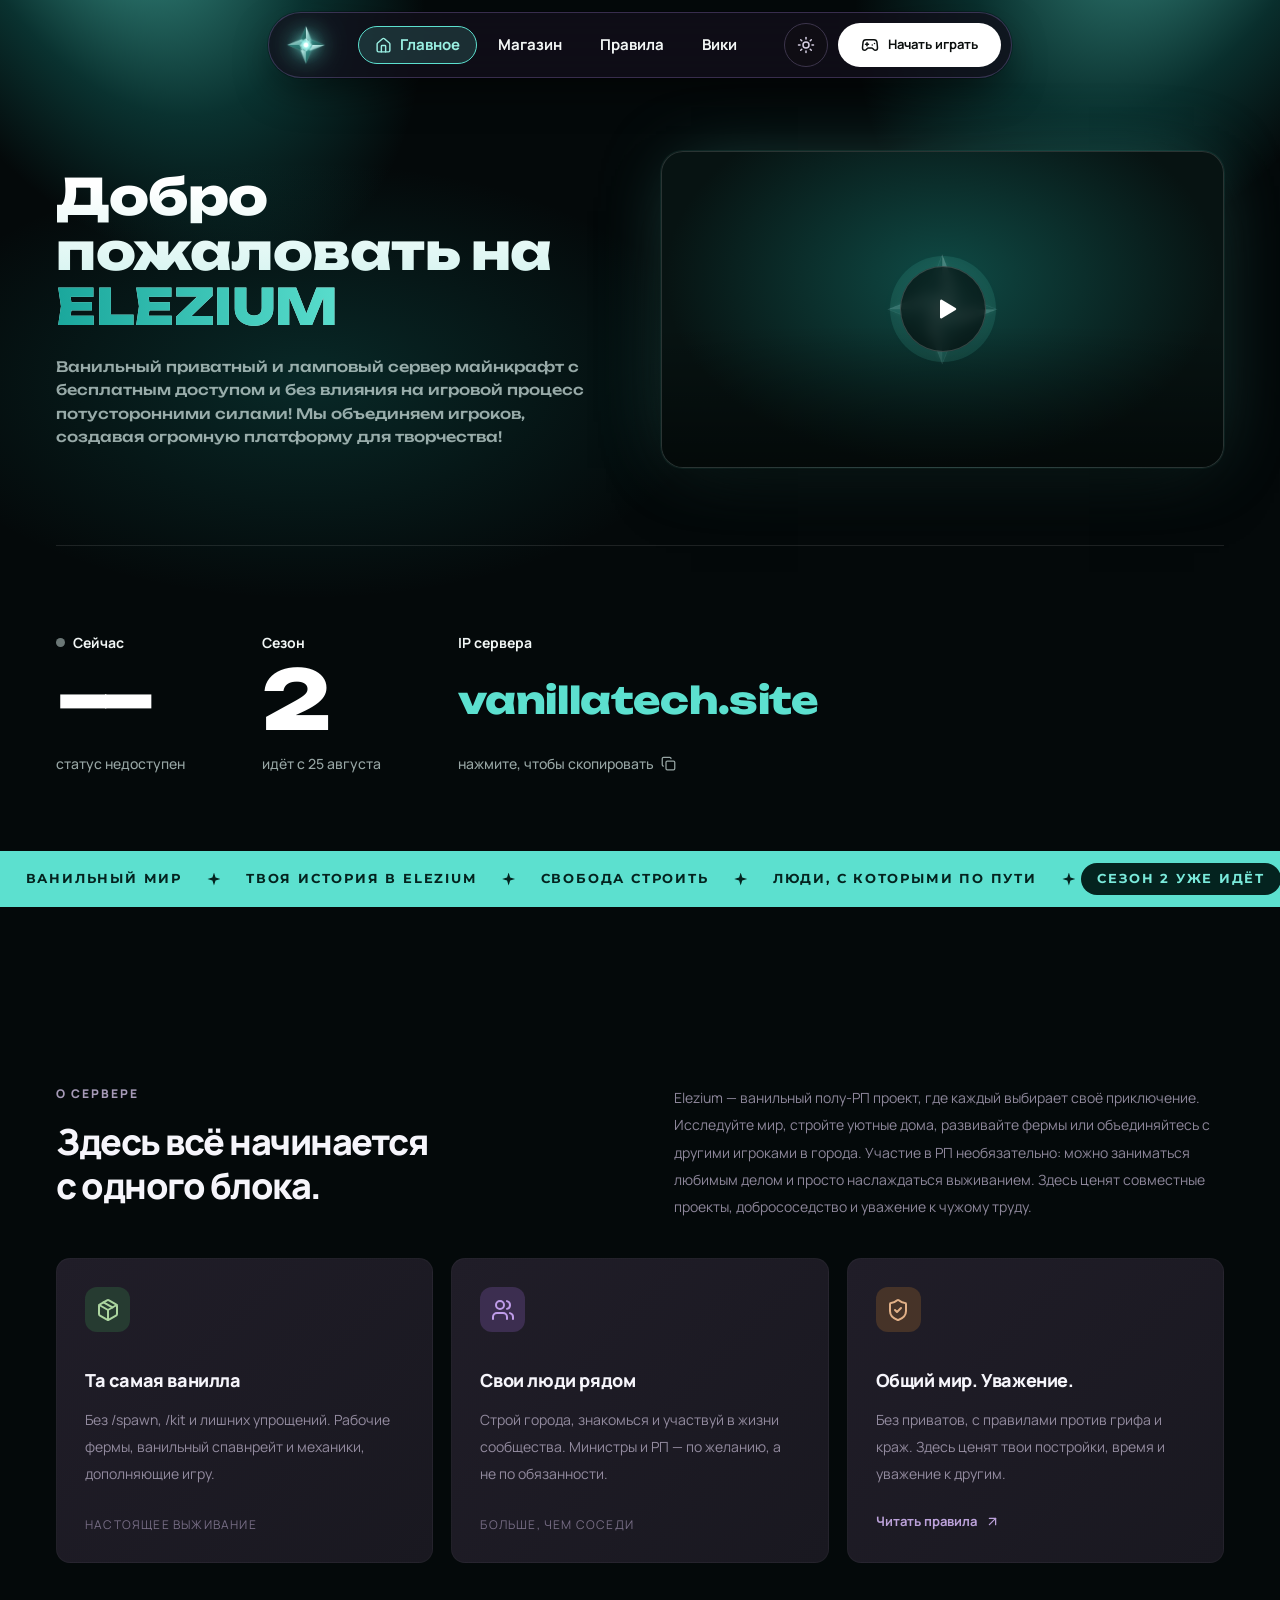
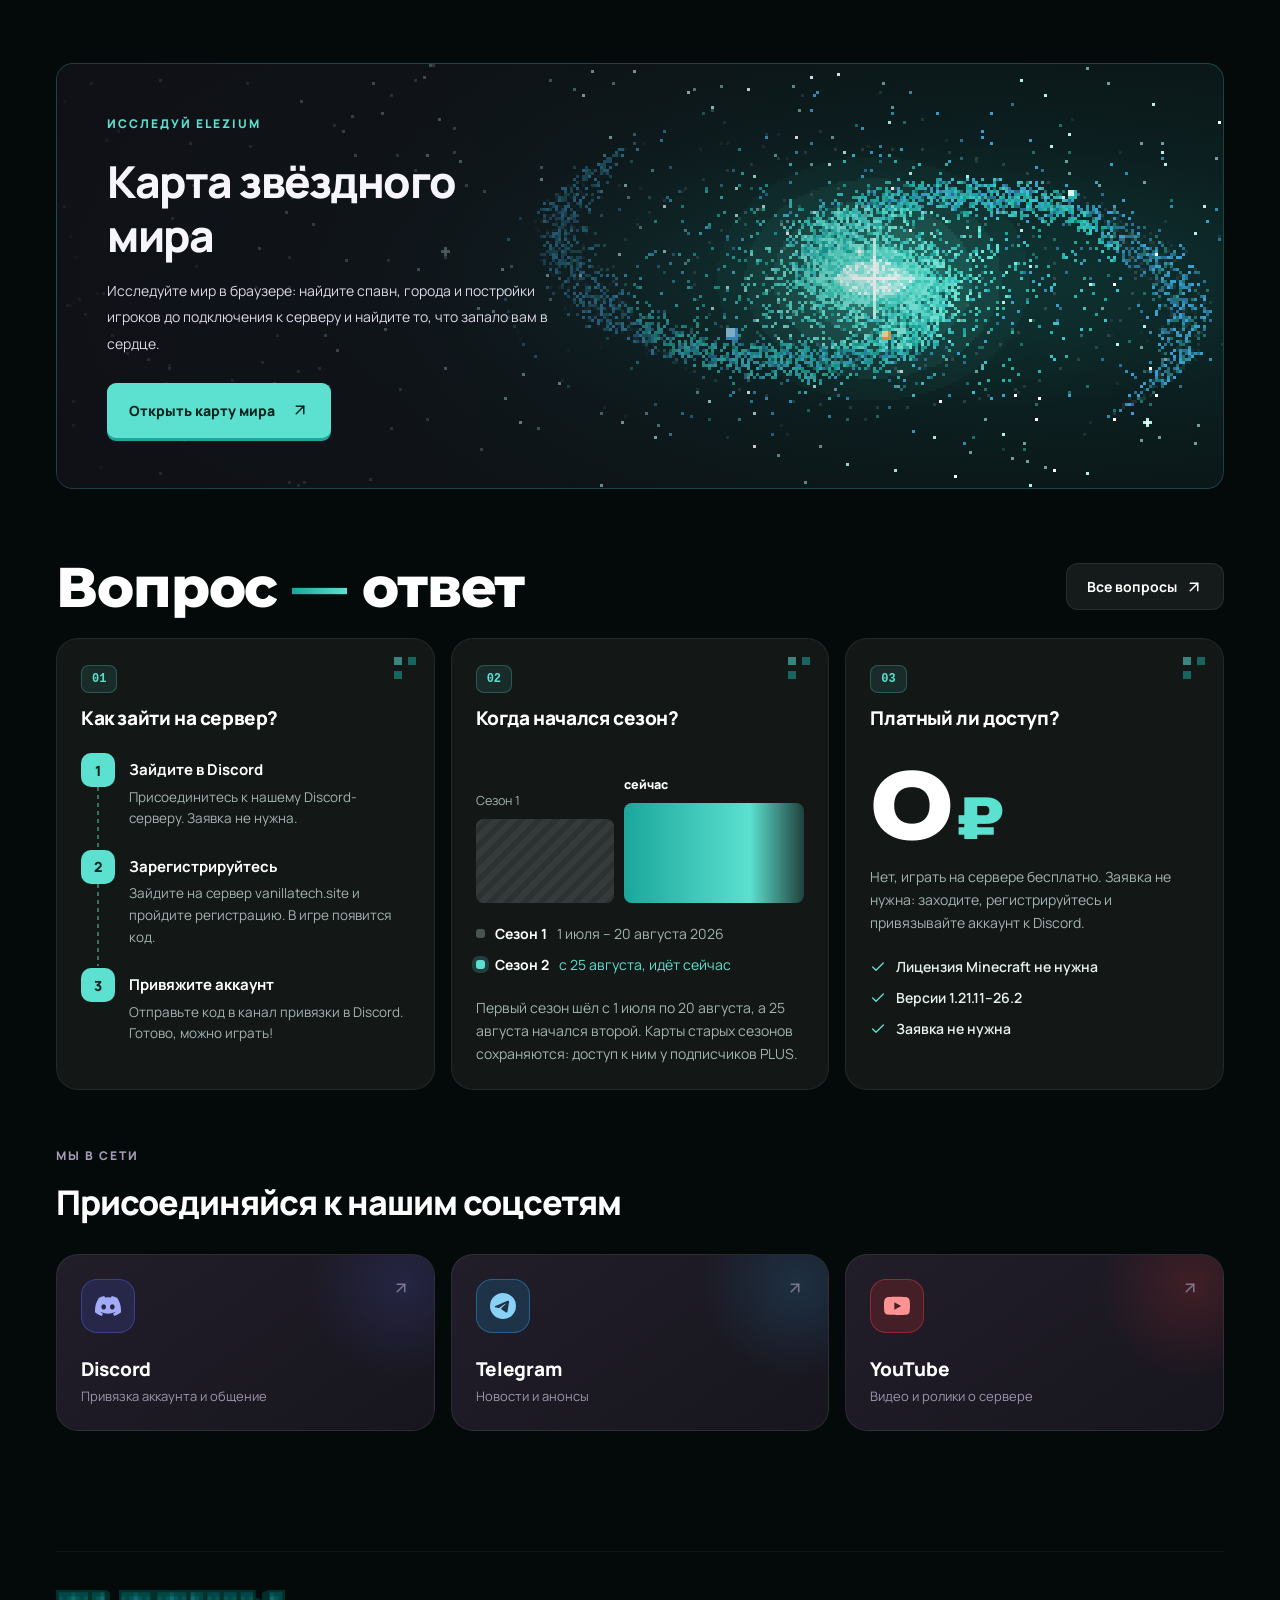
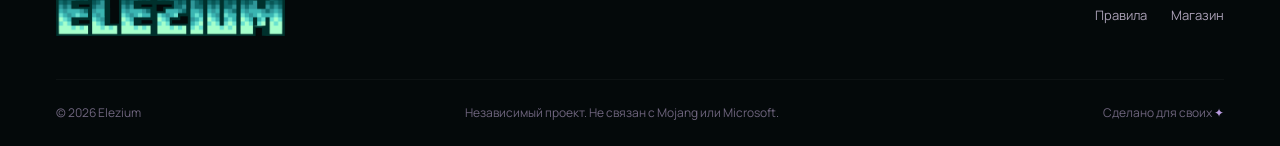
==== commit 2f9b849e: "Add files via upload" ====
--- a/index.html
+++ b/index.html
@@ -33,7 +33,7 @@
 <link rel="stylesheet" href="assets/css/light.css">
 </head>
 <body class="antialiased">
-<div class="astrum-site astrum-home"><header class="site-header"><a class="brand brand-logo brand-icon" href="index.html" aria-label="Elezium — на главную"><img src="assets/images/elezium-icon.png" alt="Elezium" width="192" height="192"></a><nav class="main-nav" aria-label="Главная навигация"><a class="active" aria-current="page" href="index.html"><svg class="nav-icon" xmlns="http://www.w3.org/2000/svg" width="20" height="20" viewBox="0 0 24 24" fill="none" stroke="currentColor" stroke-width="2" stroke-linecap="round" stroke-linejoin="round" aria-hidden="true"><path d="M15 21v-8a1 1 0 0 0-1-1h-4a1 1 0 0 0-1 1v8"></path><path d="M3 10a2 2 0 0 1 .709-1.528l7-5.999a2 2 0 0 1 2.582 0l7 5.999A2 2 0 0 1 21 10v9a2 2 0 0 1-2 2H5a2 2 0 0 1-2-2z"></path></svg><span>Главное</span></a><a class="" href="shop.html"><svg class="nav-icon" xmlns="http://www.w3.org/2000/svg" width="20" height="20" viewBox="0 0 24 24" fill="none" stroke="currentColor" stroke-width="2" stroke-linecap="round" stroke-linejoin="round" aria-hidden="true"><path d="M6 2 3 6v14a2 2 0 0 0 2 2h14a2 2 0 0 0 2-2V6l-3-4Z"></path><path d="M3 6h18"></path><path d="M16 10a4 4 0 0 1-8 0"></path></svg><span>Магазин</span></a><a class="" href="rules.html"><svg class="nav-icon" xmlns="http://www.w3.org/2000/svg" width="20" height="20" viewBox="0 0 24 24" fill="none" stroke="currentColor" stroke-width="2" stroke-linecap="round" stroke-linejoin="round" aria-hidden="true"><path d="M15 12h-5"></path><path d="M15 8h-5"></path><path d="M19 17V5a2 2 0 0 0-2-2H4"></path><path d="M8 21h12a2 2 0 0 0 2-2v-1a1 1 0 0 0-1-1H11a1 1 0 0 0-1 1v1a2 2 0 1 1-4 0V5a2 2 0 1 0-4 0v2a1 1 0 0 0 1 1h3"></path></svg><span>Правила</span></a><a class="" href="wiki.html"><svg class="nav-icon" xmlns="http://www.w3.org/2000/svg" width="20" height="20" viewBox="0 0 24 24" fill="none" stroke="currentColor" stroke-width="2" stroke-linecap="round" stroke-linejoin="round" aria-hidden="true"><path d="M12 7v14"></path><path d="M3 18a1 1 0 0 1-1-1V4a1 1 0 0 1 1-1h5a4 4 0 0 1 4 4 4 4 0 0 1 4-4h5a1 1 0 0 1 1 1v13a1 1 0 0 1-1 1h-6a3 3 0 0 0-3 3 3 3 0 0 0-3-3z"></path></svg><span>Вики</span></a><a class="" href="navigation.html"><svg class="nav-icon" xmlns="http://www.w3.org/2000/svg" width="20" height="20" viewBox="0 0 24 24" fill="none" stroke="currentColor" stroke-width="2" stroke-linecap="round" stroke-linejoin="round" aria-hidden="true"><circle cx="12" cy="12" r="10"></circle><path d="m16.24 7.76-1.804 5.411a2 2 0 0 1-1.265 1.265L7.76 16.24l1.804-5.411a2 2 0 0 1 1.265-1.265z"></path></svg><span>Навигация</span></a><a class="" href="more.html"><svg class="nav-icon" xmlns="http://www.w3.org/2000/svg" width="20" height="20" viewBox="0 0 24 24" fill="none" stroke="currentColor" stroke-width="2" stroke-linecap="round" stroke-linejoin="round" aria-hidden="true"><circle cx="12" cy="12" r="10"></circle><path d="M17 12h.01"></path><path d="M12 12h.01"></path><path d="M7 12h.01"></path></svg><span>Прочее</span></a></nav><div class="header-tools"><button class="theme-toggle" type="button" aria-label="Сменить тему: светлая или тёмная" title="Сменить тему"><svg class="icon-sun" xmlns="http://www.w3.org/2000/svg" width="18" height="18" viewBox="0 0 24 24" fill="none" stroke="currentColor" stroke-width="2" stroke-linecap="round" stroke-linejoin="round" aria-hidden="true"><circle cx="12" cy="12" r="4"></circle><path d="M12 2v2"></path><path d="M12 20v2"></path><path d="m4.93 4.93 1.41 1.41"></path><path d="m17.66 17.66 1.41 1.41"></path><path d="M2 12h2"></path><path d="M20 12h2"></path><path d="m6.34 17.66-1.41 1.41"></path><path d="m19.07 4.93-1.41 1.41"></path></svg><svg class="icon-moon" xmlns="http://www.w3.org/2000/svg" width="18" height="18" viewBox="0 0 24 24" fill="none" stroke="currentColor" stroke-width="2" stroke-linecap="round" stroke-linejoin="round" aria-hidden="true"><path d="M12 3a6 6 0 0 0 9 9 9 9 0 1 1-9-9Z"></path></svg></button><a href="https://discord.gg/e6pXG4M3T2" target="_blank" rel="noopener noreferrer" class="header-cta"><span>Начать играть</span></a></div><button class="menu-toggle" aria-label="Открыть меню"><svg xmlns="http://www.w3.org/2000/svg" width="24" height="24" viewBox="0 0 24 24" fill="none" stroke="currentColor" stroke-width="2" stroke-linecap="round" stroke-linejoin="round" class="lucide lucide-menu" aria-hidden="true"><path d="M4 5h16"></path><path d="M4 12h16"></path><path d="M4 19h16"></path></svg></button></header><main><section class="hz-hero wrap" aria-labelledby="hz-title"><div class="hz-copy"><h1 id="hz-title">Добро пожаловать на <span class="hz-name">ELEZIUM</span></h1><p>Ванильный приватный и ламповый сервер майнкрафт с бесплатным доступом и без влияния на игровой процесс потусторонними силами! Мы объединяем игроков, создавая огромную платформу для творчества!</p></div><a class="hz-video" href="https://www.youtube.com/watch?v=Zd9Cis0T_IA" target="_blank" rel="noopener noreferrer" data-video="Zd9Cis0T_IA" aria-label="Смотреть видео о сервере на YouTube"><img class="hz-poster" src="https://i.ytimg.com/vi/Zd9Cis0T_IA/maxresdefault.jpg" alt="" loading="eager" referrerpolicy="no-referrer"><span class="hz-play" aria-hidden="true"><svg viewBox="0 0 24 24" width="30" height="30"><path d="M8 5.5v13a1 1 0 0 0 1.5.86l11-6.5a1 1 0 0 0 0-1.72l-11-6.5A1 1 0 0 0 8 5.5Z" fill="currentColor"/></svg></span></a></section><section class="hz-stats wrap" aria-label="Состояние сервера"><div class="hz-stat"><span class="hz-label"><i class="server-status-dot is-loading" title="Статус vanillatech.site. Данные обновляются примерно раз в 5 минут."></i>Сейчас</span><strong class="hz-num" data-online-num>…</strong><span class="hz-sub server-online" aria-live="polite">игроков онлайн</span></div><div class="hz-stat"><span class="hz-label">Сезон</span><strong class="hz-num">2</strong><span class="hz-sub">идёт прямо сейчас</span></div><button class="hz-stat hz-ip" type="button" data-copy-ip><span class="hz-label"><small>IP сервера</small></span><strong class="hz-num hz-num-ip">vanillatech.site</strong><span class="hz-sub">нажмите, чтобы скопировать <svg xmlns="http://www.w3.org/2000/svg" width="15" height="15" viewBox="0 0 24 24" fill="none" stroke="currentColor" stroke-width="2" stroke-linecap="round" stroke-linejoin="round" aria-hidden="true"><rect width="14" height="14" x="8" y="8" rx="2" ry="2"></rect><path d="M4 16c-1.1 0-2-.9-2-2V4c0-1.1.9-2 2-2h10c1.1 0 2 .9 2 2"></path></svg></span></button></section><section class="mq" aria-label="О сервере"><div class="mq-row"><div class="mq-track"><div class="mq-group"><span class="mq-item">Ванильное выживание</span><i class="mq-star" aria-hidden="true"></i><span class="mq-item">Ламповое сообщество</span><i class="mq-star" aria-hidden="true"></i><span class="mq-item">Бесплатный доступ</span><i class="mq-star" aria-hidden="true"></i><span class="mq-item">Без лицензии</span><i class="mq-star" aria-hidden="true"></i><span class="mq-item">Сезон 2</span><i class="mq-star" aria-hidden="true"></i><span class="mq-item">Города и РП</span><i class="mq-star" aria-hidden="true"></i><span class="mq-item">Версии 1.21.11–26.2</span><i class="mq-star" aria-hidden="true"></i><span class="mq-item">Общий мир</span><i class="mq-star" aria-hidden="true"></i><span class="mq-item">Уважение к чужому труду</span><i class="mq-star" aria-hidden="true"></i><span class="mq-item">Играй с друзьями</span><i class="mq-star" aria-hidden="true"></i></div><div class="mq-group" aria-hidden="true"><span class="mq-item">Ванильное выживание</span><i class="mq-star" aria-hidden="true"></i><span class="mq-item">Ламповое сообщество</span><i class="mq-star" aria-hidden="true"></i><span class="mq-item">Бесплатный доступ</span><i class="mq-star" aria-hidden="true"></i><span class="mq-item">Без лицензии</span><i class="mq-star" aria-hidden="true"></i><span class="mq-item">Сезон 2</span><i class="mq-star" aria-hidden="true"></i><span class="mq-item">Города и РП</span><i class="mq-star" aria-hidden="true"></i><span class="mq-item">Версии 1.21.11–26.2</span><i class="mq-star" aria-hidden="true"></i><span class="mq-item">Общий мир</span><i class="mq-star" aria-hidden="true"></i><span class="mq-item">Уважение к чужому труду</span><i class="mq-star" aria-hidden="true"></i><span class="mq-item">Играй с друзьями</span><i class="mq-star" aria-hidden="true"></i></div></div></div></section><section class="section wrap about-section"><div class="section-heading"><div><span class="eyebrow">О СЕРВЕРЕ</span><h2>Здесь всё начинается<br>с одного блока.</h2></div><p>Elezium — ванильный полу-РП проект, где каждый выбирает своё приключение. Исследуйте мир, стройте уютные дома, развивайте фермы или объединяйтесь с другими игроками в города. Участие в РП необязательно: можно заниматься любимым делом и просто наслаждаться выживанием. Здесь ценят совместные проекты, добрососедство и уважение к чужому труду.</p></div><div class="feature-grid"><article class="feature-card"><span class="feature-icon green"><svg xmlns="http://www.w3.org/2000/svg" width="24" height="24" viewBox="0 0 24 24" fill="none" stroke="currentColor" stroke-width="2" stroke-linecap="round" stroke-linejoin="round" class="lucide lucide-package" aria-hidden="true"><path d="M11 21.73a2 2 0 0 0 2 0l7-4A2 2 0 0 0 21 16V8a2 2 0 0 0-1-1.73l-7-4a2 2 0 0 0-2 0l-7 4A2 2 0 0 0 3 8v8a2 2 0 0 0 1 1.73z"></path><path d="M12 22V12"></path><polyline points="3.29 7 12 12 20.71 7"></polyline><path d="m7.5 4.27 9 5.15"></path></svg></span><h3>Та самая ванилла</h3><p>Без /spawn, /kit и лишних упрощений. Рабочие фермы, ванильный спавнрейт и механики, дополняющие игру.</p><span class="card-tag">НАСТОЯЩЕЕ ВЫЖИВАНИЕ</span></article><article class="feature-card"><span class="feature-icon purple"><svg xmlns="http://www.w3.org/2000/svg" width="24" height="24" viewBox="0 0 24 24" fill="none" stroke="currentColor" stroke-width="2" stroke-linecap="round" stroke-linejoin="round" class="lucide lucide-users" aria-hidden="true"><path d="M16 21v-2a4 4 0 0 0-4-4H6a4 4 0 0 0-4 4v2"></path><path d="M16 3.128a4 4 0 0 1 0 7.744"></path><path d="M22 21v-2a4 4 0 0 0-3-3.87"></path><circle cx="9" cy="7" r="4"></circle></svg></span><h3>Свои люди рядом</h3><p>Строй города, знакомься и участвуй в жизни сообщества. Министры и РП — по желанию, а не по обязанности.</p><span class="card-tag">БОЛЬШЕ, ЧЕМ СОСЕДИ</span></article><article class="feature-card"><span class="feature-icon orange"><svg xmlns="http://www.w3.org/2000/svg" width="24" height="24" viewBox="0 0 24 24" fill="none" stroke="currentColor" stroke-width="2" stroke-linecap="round" stroke-linejoin="round" class="lucide lucide-shield-check" aria-hidden="true"><path d="M20 13c0 5-3.5 7.5-7.66 8.95a1 1 0 0 1-.67-.01C7.5 20.5 4 18 4 13V6a1 1 0 0 1 1-1c2 0 4.5-1.2 6.24-2.72a1.17 1.17 0 0 1 1.52 0C14.51 3.81 17 5 19 5a1 1 0 0 1 1 1z"></path><path d="m9 12 2 2 4-4"></path></svg></span><h3>Общий мир. Уважение.</h3><p>Без приватов, с правилами против грифа и краж. Здесь ценят твои постройки, время и уважение к другим.</p><a class="text-link" href="rules.html">Читать правила <svg xmlns="http://www.w3.org/2000/svg" width="15" height="15" viewBox="0 0 24 24" fill="none" stroke="currentColor" stroke-width="2" stroke-linecap="round" stroke-linejoin="round" class="lucide lucide-arrow-up-right" aria-hidden="true"><path d="M7 7h10v10"></path><path d="M7 17 17 7"></path></svg></a></article></div></section><section class="wrap world-banner pixel-world"><canvas class="galaxy" aria-hidden="true"></canvas><div class="world-banner-copy"><span class="eyebrow">ИССЛЕДУЙ ELEZIUM</span><h2>Карта звёздного мира</h2><p>Исследуйте мир в браузере: найдите спавн, города и постройки игроков до подключения к серверу и найдите то, что запало вам в сердце.</p><a href="https://astrums.pro/map" target="_blank" rel="noopener noreferrer" class="button light">Открыть карту мира <svg xmlns="http://www.w3.org/2000/svg" width="18" height="18" viewBox="0 0 24 24" fill="none" stroke="currentColor" stroke-width="2" stroke-linecap="round" stroke-linejoin="round" class="lucide lucide-arrow-up-right" aria-hidden="true"><path d="M7 7h10v10"></path><path d="M7 17 17 7"></path></svg></a></div></section><section id="start" class="section wrap faq hq" aria-labelledby="faq-title"><div class="hq-head"><h2 id="faq-title">Вопрос <span>—</span> ответ</h2><a class="hq-all" href="more.html">Все вопросы <svg xmlns="http://www.w3.org/2000/svg" width="18" height="18" viewBox="0 0 24 24" fill="none" stroke="currentColor" stroke-width="2" stroke-linecap="round" stroke-linejoin="round" aria-hidden="true"><path d="M7 7h10v10"></path><path d="M7 17 17 7"></path></svg></a></div><div class="hq-grid"><article class="hq-card hq-join"><span class="hq-tag">01</span><h3>Как зайти на сервер?</h3><ol class="hq-steps"><li><span class="hq-dot">1</span><div><strong>Заявка</strong><p>Заполните небольшую форму в Discord. Заявка рассматривается автоматически.</p></div></li><li><span class="hq-dot">2</span><div><strong>Личный тикет</strong><p>Откроем приватный тикет, где можно общаться с командой и задавать вопросы.</p></div></li><li><span class="hq-dot">3</span><div><strong>Проходка</strong><p>Если заявку отклонили, купите проходку и всё равно заходите играть. Так вы помогаете серверу расти.</p></div></li></ol></article><article class="hq-card hq-season"><span class="hq-tag">02</span><h3>Сколько длится сезон?</h3><div class="hq-bars" aria-hidden="true"><div class="hq-bar-col"><span class="hq-bar-top">Сезон 1</span><i class="hq-bar hq-bar-off"><b class="hq-fill"></b></i></div><div class="hq-bar-col hq-bar-wide"><span class="hq-bar-top hq-now">сейчас</span><i class="hq-bar hq-bar-on"><b class="hq-fill"></b></i></div></div><ul class="hq-list"><li><i class="hq-pip"></i><b>Сезон 1</b><span>данные скоро</span></li><li class="is-now"><i class="hq-pip"></i><b>Сезон 2</b><span>идёт сейчас</span></li></ul><p class="hq-note">Сезон длится около года, чтобы мир не успевал надоесть. Карты старых сезонов сохраняются: доступ к ним у подписчиков PLUS.</p></article><article class="hq-card hq-free"><span class="hq-tag">03</span><h3>Платный ли доступ?</h3><div class="hq-zero" aria-hidden="true">0<span>₽</span></div><p class="hq-note">Нет, играть на сервере бесплатно. Достаточно подать заявку, а проходка нужна только если заявку отклонили.</p><ul class="hq-checks"><li><svg xmlns="http://www.w3.org/2000/svg" width="16" height="16" viewBox="0 0 24 24" fill="none" stroke="currentColor" stroke-width="2" stroke-linecap="round" stroke-linejoin="round" aria-hidden="true"><path d="M20 6 9 17l-5-5"></path></svg>Лицензия Minecraft не нужна</li><li><svg xmlns="http://www.w3.org/2000/svg" width="16" height="16" viewBox="0 0 24 24" fill="none" stroke="currentColor" stroke-width="2" stroke-linecap="round" stroke-linejoin="round" aria-hidden="true"><path d="M20 6 9 17l-5-5"></path></svg>Версии 1.21.11–26.2</li><li><svg xmlns="http://www.w3.org/2000/svg" width="16" height="16" viewBox="0 0 24 24" fill="none" stroke="currentColor" stroke-width="2" stroke-linecap="round" stroke-linejoin="round" aria-hidden="true"><path d="M20 6 9 17l-5-5"></path></svg>Играть можно без приватов</li></ul></article></div><div class="faq-links"><div class="faq-links-head"><span class="eyebrow">МЫ В СЕТИ</span><h3>Присоединяйся к нашим соцсетям</h3></div><div class="social-grid"><a class="social-card social-discord" href="https://discord.gg/e6pXG4M3T2" target="_blank" rel="noopener noreferrer"><span class="social-icon"><svg xmlns="http://www.w3.org/2000/svg" width="26" height="26" viewBox="0 0 24 24" fill="currentColor" aria-hidden="true"><path d="M20.317 4.37a19.8 19.8 0 0 0-4.885-1.515.074.074 0 0 0-.079.037c-.21.375-.444.864-.608 1.25a18.3 18.3 0 0 0-5.487 0 13 13 0 0 0-.617-1.25.08.08 0 0 0-.079-.037A19.7 19.7 0 0 0 3.677 4.37a.1.1 0 0 0-.032.027C.533 9.046-.32 13.58.099 18.057a.08.08 0 0 0 .031.057 19.9 19.9 0 0 0 5.993 3.03.08.08 0 0 0 .084-.028c.462-.63.874-1.295 1.226-1.994a.076.076 0 0 0-.041-.106 13 13 0 0 1-1.872-.892.077.077 0 0 1-.008-.128 10 10 0 0 0 .372-.292.07.07 0 0 1 .077-.01c3.928 1.793 8.18 1.793 12.062 0a.07.07 0 0 1 .078.01c.12.098.246.198.373.292a.077.077 0 0 1-.006.127 12.3 12.3 0 0 1-1.873.892.077.077 0 0 0-.041.107c.36.698.772 1.362 1.225 1.993a.08.08 0 0 0 .084.028 19.8 19.8 0 0 0 6.002-3.03.08.08 0 0 0 .032-.054c.5-5.177-.838-9.674-3.549-13.66a.06.06 0 0 0-.031-.03M8.02 15.33c-1.182 0-2.157-1.085-2.157-2.419 0-1.333.956-2.419 2.157-2.419 1.21 0 2.176 1.096 2.157 2.42 0 1.333-.956 2.418-2.157 2.418m7.975 0c-1.183 0-2.157-1.085-2.157-2.419 0-1.333.955-2.419 2.157-2.419 1.21 0 2.176 1.096 2.157 2.42 0 1.333-.946 2.418-2.157 2.418"/></svg></span><span class="social-text"><strong>Discord</strong><small>Подать заявку и общаться</small></span><svg class="social-arrow" xmlns="http://www.w3.org/2000/svg" width="18" height="18" viewBox="0 0 24 24" fill="none" stroke="currentColor" stroke-width="2" stroke-linecap="round" stroke-linejoin="round" aria-hidden="true"><path d="M7 7h10v10"></path><path d="M7 17 17 7"></path></svg></a><a class="social-card social-telegram" href="https://t.me/elezium_vanilla" target="_blank" rel="noopener noreferrer"><span class="social-icon"><svg xmlns="http://www.w3.org/2000/svg" width="26" height="26" viewBox="0 0 24 24" fill="currentColor" aria-hidden="true"><path d="M11.944 0A12 12 0 0 0 0 12a12 12 0 0 0 12 12 12 12 0 0 0 12-12A12 12 0 0 0 12 0zm4.962 7.224c.1-.002.321.023.465.14a.5.5 0 0 1 .171.325c.016.093.036.306.02.472-.18 1.898-.962 6.502-1.36 8.627-.168.9-.499 1.201-.82 1.23-.696.065-1.225-.46-1.9-.902-1.056-.693-1.653-1.124-2.678-1.8-1.185-.78-.417-1.21.258-1.91.177-.184 3.247-2.977 3.307-3.23.007-.032.014-.15-.056-.212s-.174-.041-.249-.024q-.159.037-5.061 3.345-.72.495-1.302.48c-.428-.008-1.252-.241-1.865-.44-.752-.245-1.349-.374-1.297-.789q.04-.324.893-.663 5.247-2.286 6.998-3.014c3.332-1.386 4.025-1.627 4.476-1.635"/></svg></span><span class="social-text"><strong>Telegram</strong><small>Новости и анонсы</small></span><svg class="social-arrow" xmlns="http://www.w3.org/2000/svg" width="18" height="18" viewBox="0 0 24 24" fill="none" stroke="currentColor" stroke-width="2" stroke-linecap="round" stroke-linejoin="round" aria-hidden="true"><path d="M7 7h10v10"></path><path d="M7 17 17 7"></path></svg></a><a class="social-card social-youtube" href="https://youtube.com/@ibronci?si=vXo2a5nCGQvkY5sm" target="_blank" rel="noopener noreferrer"><span class="social-icon"><svg xmlns="http://www.w3.org/2000/svg" width="26" height="26" viewBox="0 0 24 24" fill="currentColor" aria-hidden="true"><path d="M23.498 6.186a3.02 3.02 0 0 0-2.122-2.136C19.505 3.545 12 3.545 12 3.545s-7.505 0-9.377.505A3.02 3.02 0 0 0 .502 6.186C0 8.07 0 12 0 12s0 3.93.502 5.814a3.02 3.02 0 0 0 2.122 2.136c1.871.505 9.376.505 9.376.505s7.505 0 9.377-.505a3.02 3.02 0 0 0 2.122-2.136C24 15.93 24 12 24 12s0-3.93-.502-5.814M9.545 15.568V8.432L15.818 12z"/></svg></span><span class="social-text"><strong>YouTube</strong><small>Видео и ролики о сервере</small></span><svg class="social-arrow" xmlns="http://www.w3.org/2000/svg" width="18" height="18" viewBox="0 0 24 24" fill="none" stroke="currentColor" stroke-width="2" stroke-linecap="round" stroke-linejoin="round" aria-hidden="true"><path d="M7 7h10v10"></path><path d="M7 17 17 7"></path></svg></a></div></div></section></main><footer class="site-footer wrap"><div class="footer-top"><div class="footer-brand"><a class="brand brand-logo footer-logo" href="index.html" aria-label="Elezium — на главную"><img src="assets/images/elezium-wordmark.png" alt="Elezium" width="1118" height="225" loading="lazy"></a></div><div class="footer-links"><a href="rules.html">Правила</a><a href="shop.html">Магазин</a><a href="navigation.html">Все ссылки <svg xmlns="http://www.w3.org/2000/svg" width="14" height="14" viewBox="0 0 24 24" fill="none" stroke="currentColor" stroke-width="2" stroke-linecap="round" stroke-linejoin="round" class="lucide lucide-arrow-up-right" aria-hidden="true"><path d="M7 7h10v10"></path><path d="M7 17 17 7"></path></svg></a></div></div><div class="footer-bottom"><span>© 2026 Elezium</span><span>Независимый проект. Не связан с Mojang или Microsoft.</span><span>Сделано для своих <span class="accent">✦</span></span></div></footer></div>
+<div class="astrum-site astrum-home"><header class="site-header"><a class="brand brand-logo brand-icon" href="index.html" aria-label="Elezium — на главную"><img src="assets/images/elezium-icon.png" alt="Elezium" width="192" height="192"></a><nav class="main-nav" aria-label="Главная навигация"><a class="active" aria-current="page" href="index.html"><svg class="nav-icon" xmlns="http://www.w3.org/2000/svg" width="20" height="20" viewBox="0 0 24 24" fill="none" stroke="currentColor" stroke-width="2" stroke-linecap="round" stroke-linejoin="round" aria-hidden="true"><path d="M15 21v-8a1 1 0 0 0-1-1h-4a1 1 0 0 0-1 1v8"></path><path d="M3 10a2 2 0 0 1 .709-1.528l7-5.999a2 2 0 0 1 2.582 0l7 5.999A2 2 0 0 1 21 10v9a2 2 0 0 1-2 2H5a2 2 0 0 1-2-2z"></path></svg><span>Главное</span></a><a class="" href="shop.html"><svg class="nav-icon" xmlns="http://www.w3.org/2000/svg" width="20" height="20" viewBox="0 0 24 24" fill="none" stroke="currentColor" stroke-width="2" stroke-linecap="round" stroke-linejoin="round" aria-hidden="true"><path d="M6 2 3 6v14a2 2 0 0 0 2 2h14a2 2 0 0 0 2-2V6l-3-4Z"></path><path d="M3 6h18"></path><path d="M16 10a4 4 0 0 1-8 0"></path></svg><span>Магазин</span></a><a class="" href="rules.html"><svg class="nav-icon" xmlns="http://www.w3.org/2000/svg" width="20" height="20" viewBox="0 0 24 24" fill="none" stroke="currentColor" stroke-width="2" stroke-linecap="round" stroke-linejoin="round" aria-hidden="true"><path d="M15 12h-5"></path><path d="M15 8h-5"></path><path d="M19 17V5a2 2 0 0 0-2-2H4"></path><path d="M8 21h12a2 2 0 0 0 2-2v-1a1 1 0 0 0-1-1H11a1 1 0 0 0-1 1v1a2 2 0 1 1-4 0V5a2 2 0 1 0-4 0v2a1 1 0 0 0 1 1h3"></path></svg><span>Правила</span></a><a class="" href="wiki.html"><svg class="nav-icon" xmlns="http://www.w3.org/2000/svg" width="20" height="20" viewBox="0 0 24 24" fill="none" stroke="currentColor" stroke-width="2" stroke-linecap="round" stroke-linejoin="round" aria-hidden="true"><path d="M12 7v14"></path><path d="M3 18a1 1 0 0 1-1-1V4a1 1 0 0 1 1-1h5a4 4 0 0 1 4 4 4 4 0 0 1 4-4h5a1 1 0 0 1 1 1v13a1 1 0 0 1-1 1h-6a3 3 0 0 0-3 3 3 3 0 0 0-3-3z"></path></svg><span>Вики</span></a></nav><div class="header-tools"><button class="theme-toggle" type="button" aria-label="Сменить тему: светлая или тёмная" title="Сменить тему"><svg class="icon-sun" xmlns="http://www.w3.org/2000/svg" width="18" height="18" viewBox="0 0 24 24" fill="none" stroke="currentColor" stroke-width="2" stroke-linecap="round" stroke-linejoin="round" aria-hidden="true"><circle cx="12" cy="12" r="4"></circle><path d="M12 2v2"></path><path d="M12 20v2"></path><path d="m4.93 4.93 1.41 1.41"></path><path d="m17.66 17.66 1.41 1.41"></path><path d="M2 12h2"></path><path d="M20 12h2"></path><path d="m6.34 17.66-1.41 1.41"></path><path d="m19.07 4.93-1.41 1.41"></path></svg><svg class="icon-moon" xmlns="http://www.w3.org/2000/svg" width="18" height="18" viewBox="0 0 24 24" fill="none" stroke="currentColor" stroke-width="2" stroke-linecap="round" stroke-linejoin="round" aria-hidden="true"><path d="M12 3a6 6 0 0 0 9 9 9 9 0 1 1-9-9Z"></path></svg></button><a href="https://discord.gg/e6pXG4M3T2" target="_blank" rel="noopener noreferrer" class="header-cta"><svg class="cta-icon" xmlns="http://www.w3.org/2000/svg" width="18" height="18" viewBox="0 0 24 24" fill="none" stroke="currentColor" stroke-width="2" stroke-linecap="round" stroke-linejoin="round" aria-hidden="true"><line x1="6" x2="10" y1="11" y2="11"/><line x1="8" x2="8" y1="9" y2="13"/><line x1="15" x2="15.01" y1="12" y2="12"/><line x1="18" x2="18.01" y1="10" y2="10"/><path d="M17.32 5H6.68a4 4 0 0 0-3.978 3.59c-.006.052-.01.101-.017.152C2.604 9.416 2 14.456 2 16a3 3 0 0 0 3 3c1 0 1.5-.5 2-1l1.414-1.414A2 2 0 0 1 9.828 16h4.344a2 2 0 0 1 1.414.586L17 18c.5.5 1 1 2 1a3 3 0 0 0 3-3c0-1.545-.604-6.584-.685-7.258-.007-.05-.011-.1-.017-.151A4 4 0 0 0 17.32 5z"/></svg><span>Начать играть</span></a></div><button class="menu-toggle" aria-label="Открыть меню"><svg xmlns="http://www.w3.org/2000/svg" width="24" height="24" viewBox="0 0 24 24" fill="none" stroke="currentColor" stroke-width="2" stroke-linecap="round" stroke-linejoin="round" class="lucide lucide-menu" aria-hidden="true"><path d="M4 5h16"></path><path d="M4 12h16"></path><path d="M4 19h16"></path></svg></button></header><main><section class="hz-hero wrap" aria-labelledby="hz-title"><div class="hz-copy"><h1 id="hz-title">Добро пожаловать на <span class="hz-name">ELEZIUM</span></h1><p>Ванильный приватный и ламповый сервер майнкрафт с бесплатным доступом и без влияния на игровой процесс потусторонними силами! Мы объединяем игроков, создавая огромную платформу для творчества!</p></div><a class="hz-video" href="https://www.youtube.com/watch?v=Zd9Cis0T_IA" target="_blank" rel="noopener noreferrer" data-video="Zd9Cis0T_IA" aria-label="Смотреть видео о сервере на YouTube"><img class="hz-poster" src="https://i.ytimg.com/vi/Zd9Cis0T_IA/maxresdefault.jpg" alt="" loading="eager" referrerpolicy="no-referrer"><span class="hz-play" aria-hidden="true"><svg viewBox="0 0 24 24" width="30" height="30"><path d="M8 5.5v13a1 1 0 0 0 1.5.86l11-6.5a1 1 0 0 0 0-1.72l-11-6.5A1 1 0 0 0 8 5.5Z" fill="currentColor"/></svg></span></a></section><section class="hz-stats wrap" aria-label="Состояние сервера"><div class="hz-stat"><span class="hz-label"><i class="server-status-dot is-loading" title="Статус vanillatech.site. Данные обновляются примерно раз в 5 минут."></i>Сейчас</span><strong class="hz-num" data-online-num>…</strong><span class="hz-sub server-online" aria-live="polite">игроков онлайн</span></div><div class="hz-stat"><span class="hz-label">Сезон</span><strong class="hz-num">2</strong><span class="hz-sub">идёт с 25 августа</span></div><button class="hz-stat hz-ip" type="button" data-copy-ip><span class="hz-label"><small>IP сервера</small></span><strong class="hz-num hz-num-ip">vanillatech.site</strong><span class="hz-sub">нажмите, чтобы скопировать <svg xmlns="http://www.w3.org/2000/svg" width="15" height="15" viewBox="0 0 24 24" fill="none" stroke="currentColor" stroke-width="2" stroke-linecap="round" stroke-linejoin="round" aria-hidden="true"><rect width="14" height="14" x="8" y="8" rx="2" ry="2"></rect><path d="M4 16c-1.1 0-2-.9-2-2V4c0-1.1.9-2 2-2h10c1.1 0 2 .9 2 2"></path></svg></span></button></section><section class="mq" aria-label="О сервере"><div class="mq-track"><div class="mq-group"><span class="mq-item">Ванильный мир</span><i class="mq-star" aria-hidden="true"></i><span class="mq-item">Твоя история в ELEZIUM</span><i class="mq-star" aria-hidden="true"></i><span class="mq-item">Свобода строить</span><i class="mq-star" aria-hidden="true"></i><span class="mq-item">Люди, с которыми по пути</span><i class="mq-star" aria-hidden="true"></i><span class="mq-item mq-hot">Сезон 2 уже идёт</span><i class="mq-star" aria-hidden="true"></i><span class="mq-item">Ванильный мир</span><i class="mq-star" aria-hidden="true"></i><span class="mq-item">Твоя история в ELEZIUM</span><i class="mq-star" aria-hidden="true"></i><span class="mq-item">Свобода строить</span><i class="mq-star" aria-hidden="true"></i><span class="mq-item">Люди, с которыми по пути</span><i class="mq-star" aria-hidden="true"></i><span class="mq-item mq-hot">Сезон 2 уже идёт</span><i class="mq-star" aria-hidden="true"></i></div><div class="mq-group" aria-hidden="true"><span class="mq-item">Ванильный мир</span><i class="mq-star" aria-hidden="true"></i><span class="mq-item">Твоя история в ELEZIUM</span><i class="mq-star" aria-hidden="true"></i><span class="mq-item">Свобода строить</span><i class="mq-star" aria-hidden="true"></i><span class="mq-item">Люди, с которыми по пути</span><i class="mq-star" aria-hidden="true"></i><span class="mq-item mq-hot">Сезон 2 уже идёт</span><i class="mq-star" aria-hidden="true"></i><span class="mq-item">Ванильный мир</span><i class="mq-star" aria-hidden="true"></i><span class="mq-item">Твоя история в ELEZIUM</span><i class="mq-star" aria-hidden="true"></i><span class="mq-item">Свобода строить</span><i class="mq-star" aria-hidden="true"></i><span class="mq-item">Люди, с которыми по пути</span><i class="mq-star" aria-hidden="true"></i><span class="mq-item mq-hot">Сезон 2 уже идёт</span><i class="mq-star" aria-hidden="true"></i></div></div></section><section class="section wrap about-section"><div class="section-heading"><div><span class="eyebrow">О СЕРВЕРЕ</span><h2>Здесь всё начинается<br>с одного блока.</h2></div><p>Elezium — ванильный полу-РП проект, где каждый выбирает своё приключение. Исследуйте мир, стройте уютные дома, развивайте фермы или объединяйтесь с другими игроками в города. Участие в РП необязательно: можно заниматься любимым делом и просто наслаждаться выживанием. Здесь ценят совместные проекты, добрососедство и уважение к чужому труду.</p></div><div class="feature-grid"><article class="feature-card"><span class="feature-icon green"><svg xmlns="http://www.w3.org/2000/svg" width="24" height="24" viewBox="0 0 24 24" fill="none" stroke="currentColor" stroke-width="2" stroke-linecap="round" stroke-linejoin="round" class="lucide lucide-package" aria-hidden="true"><path d="M11 21.73a2 2 0 0 0 2 0l7-4A2 2 0 0 0 21 16V8a2 2 0 0 0-1-1.73l-7-4a2 2 0 0 0-2 0l-7 4A2 2 0 0 0 3 8v8a2 2 0 0 0 1 1.73z"></path><path d="M12 22V12"></path><polyline points="3.29 7 12 12 20.71 7"></polyline><path d="m7.5 4.27 9 5.15"></path></svg></span><h3>Та самая ванилла</h3><p>Без /spawn, /kit и лишних упрощений. Рабочие фермы, ванильный спавнрейт и механики, дополняющие игру.</p><span class="card-tag">НАСТОЯЩЕЕ ВЫЖИВАНИЕ</span></article><article class="feature-card"><span class="feature-icon purple"><svg xmlns="http://www.w3.org/2000/svg" width="24" height="24" viewBox="0 0 24 24" fill="none" stroke="currentColor" stroke-width="2" stroke-linecap="round" stroke-linejoin="round" class="lucide lucide-users" aria-hidden="true"><path d="M16 21v-2a4 4 0 0 0-4-4H6a4 4 0 0 0-4 4v2"></path><path d="M16 3.128a4 4 0 0 1 0 7.744"></path><path d="M22 21v-2a4 4 0 0 0-3-3.87"></path><circle cx="9" cy="7" r="4"></circle></svg></span><h3>Свои люди рядом</h3><p>Строй города, знакомься и участвуй в жизни сообщества. Министры и РП — по желанию, а не по обязанности.</p><span class="card-tag">БОЛЬШЕ, ЧЕМ СОСЕДИ</span></article><article class="feature-card"><span class="feature-icon orange"><svg xmlns="http://www.w3.org/2000/svg" width="24" height="24" viewBox="0 0 24 24" fill="none" stroke="currentColor" stroke-width="2" stroke-linecap="round" stroke-linejoin="round" class="lucide lucide-shield-check" aria-hidden="true"><path d="M20 13c0 5-3.5 7.5-7.66 8.95a1 1 0 0 1-.67-.01C7.5 20.5 4 18 4 13V6a1 1 0 0 1 1-1c2 0 4.5-1.2 6.24-2.72a1.17 1.17 0 0 1 1.52 0C14.51 3.81 17 5 19 5a1 1 0 0 1 1 1z"></path><path d="m9 12 2 2 4-4"></path></svg></span><h3>Общий мир. Уважение.</h3><p>Без приватов, с правилами против грифа и краж. Здесь ценят твои постройки, время и уважение к другим.</p><a class="text-link" href="rules.html">Читать правила <svg xmlns="http://www.w3.org/2000/svg" width="15" height="15" viewBox="0 0 24 24" fill="none" stroke="currentColor" stroke-width="2" stroke-linecap="round" stroke-linejoin="round" class="lucide lucide-arrow-up-right" aria-hidden="true"><path d="M7 7h10v10"></path><path d="M7 17 17 7"></path></svg></a></article></div></section><section class="wrap world-banner pixel-world"><canvas class="galaxy" aria-hidden="true"></canvas><div class="world-banner-copy"><span class="eyebrow">ИССЛЕДУЙ ELEZIUM</span><h2>Карта звёздного мира</h2><p>Исследуйте мир в браузере: найдите спавн, города и постройки игроков до подключения к серверу и найдите то, что запало вам в сердце.</p><a href="https://astrums.pro/map" target="_blank" rel="noopener noreferrer" class="button light">Открыть карту мира <svg xmlns="http://www.w3.org/2000/svg" width="18" height="18" viewBox="0 0 24 24" fill="none" stroke="currentColor" stroke-width="2" stroke-linecap="round" stroke-linejoin="round" class="lucide lucide-arrow-up-right" aria-hidden="true"><path d="M7 7h10v10"></path><path d="M7 17 17 7"></path></svg></a></div></section><section id="start" class="section wrap faq hq" aria-labelledby="faq-title"><div class="hq-head"><h2 id="faq-title">Вопрос <span>—</span> ответ</h2><a class="hq-all" href="more.html">Все вопросы <svg xmlns="http://www.w3.org/2000/svg" width="18" height="18" viewBox="0 0 24 24" fill="none" stroke="currentColor" stroke-width="2" stroke-linecap="round" stroke-linejoin="round" aria-hidden="true"><path d="M7 7h10v10"></path><path d="M7 17 17 7"></path></svg></a></div><div class="hq-grid"><article class="hq-card hq-join"><span class="hq-tag">01</span><h3>Как зайти на сервер?</h3><ol class="hq-steps"><li><span class="hq-dot">1</span><div><strong>Зайдите в Discord</strong><p>Присоединитесь к нашему Discord-серверу. Заявка не нужна.</p></div></li><li><span class="hq-dot">2</span><div><strong>Зарегистрируйтесь</strong><p>Зайдите на сервер vanillatech.site и пройдите регистрацию. В игре появится код.</p></div></li><li><span class="hq-dot">3</span><div><strong>Привяжите аккаунт</strong><p>Отправьте код в канал привязки в Discord. Готово, можно играть!</p></div></li></ol></article><article class="hq-card hq-season"><span class="hq-tag">02</span><h3>Когда начался сезон?</h3><div class="hq-bars" aria-hidden="true"><div class="hq-bar-col"><span class="hq-bar-top">Сезон 1</span><i class="hq-bar hq-bar-off"><b class="hq-fill"></b></i></div><div class="hq-bar-col hq-bar-wide"><span class="hq-bar-top hq-now">сейчас</span><i class="hq-bar hq-bar-on"><b class="hq-fill"></b></i></div></div><ul class="hq-list"><li><i class="hq-pip"></i><b>Сезон 1</b><span>1 июля – 20 августа 2026</span></li><li class="is-now"><i class="hq-pip"></i><b>Сезон 2</b><span>с 25 августа, идёт сейчас</span></li></ul><p class="hq-note">Первый сезон шёл с 1 июля по 20 августа, а 25 августа начался второй. Карты старых сезонов сохраняются: доступ к ним у подписчиков PLUS.</p></article><article class="hq-card hq-free"><span class="hq-tag">03</span><h3>Платный ли доступ?</h3><div class="hq-zero" aria-hidden="true">0<span>₽</span></div><p class="hq-note">Нет, играть на сервере бесплатно. Заявка не нужна: заходите, регистрируйтесь и привязывайте аккаунт к Discord.</p><ul class="hq-checks"><li><svg xmlns="http://www.w3.org/2000/svg" width="16" height="16" viewBox="0 0 24 24" fill="none" stroke="currentColor" stroke-width="2" stroke-linecap="round" stroke-linejoin="round" aria-hidden="true"><path d="M20 6 9 17l-5-5"></path></svg>Лицензия Minecraft не нужна</li><li><svg xmlns="http://www.w3.org/2000/svg" width="16" height="16" viewBox="0 0 24 24" fill="none" stroke="currentColor" stroke-width="2" stroke-linecap="round" stroke-linejoin="round" aria-hidden="true"><path d="M20 6 9 17l-5-5"></path></svg>Версии 1.21.11–26.2</li><li><svg xmlns="http://www.w3.org/2000/svg" width="16" height="16" viewBox="0 0 24 24" fill="none" stroke="currentColor" stroke-width="2" stroke-linecap="round" stroke-linejoin="round" aria-hidden="true"><path d="M20 6 9 17l-5-5"></path></svg>Заявка не нужна</li></ul></article></div><div class="faq-links"><div class="faq-links-head"><span class="eyebrow">МЫ В СЕТИ</span><h3>Присоединяйся к нашим соцсетям</h3></div><div class="social-grid"><a class="social-card social-discord" href="https://discord.gg/e6pXG4M3T2" target="_blank" rel="noopener noreferrer"><span class="social-icon"><svg xmlns="http://www.w3.org/2000/svg" width="26" height="26" viewBox="0 0 24 24" fill="currentColor" aria-hidden="true"><path d="M20.317 4.37a19.8 19.8 0 0 0-4.885-1.515.074.074 0 0 0-.079.037c-.21.375-.444.864-.608 1.25a18.3 18.3 0 0 0-5.487 0 13 13 0 0 0-.617-1.25.08.08 0 0 0-.079-.037A19.7 19.7 0 0 0 3.677 4.37a.1.1 0 0 0-.032.027C.533 9.046-.32 13.58.099 18.057a.08.08 0 0 0 .031.057 19.9 19.9 0 0 0 5.993 3.03.08.08 0 0 0 .084-.028c.462-.63.874-1.295 1.226-1.994a.076.076 0 0 0-.041-.106 13 13 0 0 1-1.872-.892.077.077 0 0 1-.008-.128 10 10 0 0 0 .372-.292.07.07 0 0 1 .077-.01c3.928 1.793 8.18 1.793 12.062 0a.07.07 0 0 1 .078.01c.12.098.246.198.373.292a.077.077 0 0 1-.006.127 12.3 12.3 0 0 1-1.873.892.077.077 0 0 0-.041.107c.36.698.772 1.362 1.225 1.993a.08.08 0 0 0 .084.028 19.8 19.8 0 0 0 6.002-3.03.08.08 0 0 0 .032-.054c.5-5.177-.838-9.674-3.549-13.66a.06.06 0 0 0-.031-.03M8.02 15.33c-1.182 0-2.157-1.085-2.157-2.419 0-1.333.956-2.419 2.157-2.419 1.21 0 2.176 1.096 2.157 2.42 0 1.333-.956 2.418-2.157 2.418m7.975 0c-1.183 0-2.157-1.085-2.157-2.419 0-1.333.955-2.419 2.157-2.419 1.21 0 2.176 1.096 2.157 2.42 0 1.333-.946 2.418-2.157 2.418"/></svg></span><span class="social-text"><strong>Discord</strong><small>Привязка аккаунта и общение</small></span><svg class="social-arrow" xmlns="http://www.w3.org/2000/svg" width="18" height="18" viewBox="0 0 24 24" fill="none" stroke="currentColor" stroke-width="2" stroke-linecap="round" stroke-linejoin="round" aria-hidden="true"><path d="M7 7h10v10"></path><path d="M7 17 17 7"></path></svg></a><a class="social-card social-telegram" href="https://t.me/elezium_vanilla" target="_blank" rel="noopener noreferrer"><span class="social-icon"><svg xmlns="http://www.w3.org/2000/svg" width="26" height="26" viewBox="0 0 24 24" fill="currentColor" aria-hidden="true"><path d="M11.944 0A12 12 0 0 0 0 12a12 12 0 0 0 12 12 12 12 0 0 0 12-12A12 12 0 0 0 12 0zm4.962 7.224c.1-.002.321.023.465.14a.5.5 0 0 1 .171.325c.016.093.036.306.02.472-.18 1.898-.962 6.502-1.36 8.627-.168.9-.499 1.201-.82 1.23-.696.065-1.225-.46-1.9-.902-1.056-.693-1.653-1.124-2.678-1.8-1.185-.78-.417-1.21.258-1.91.177-.184 3.247-2.977 3.307-3.23.007-.032.014-.15-.056-.212s-.174-.041-.249-.024q-.159.037-5.061 3.345-.72.495-1.302.48c-.428-.008-1.252-.241-1.865-.44-.752-.245-1.349-.374-1.297-.789q.04-.324.893-.663 5.247-2.286 6.998-3.014c3.332-1.386 4.025-1.627 4.476-1.635"/></svg></span><span class="social-text"><strong>Telegram</strong><small>Новости и анонсы</small></span><svg class="social-arrow" xmlns="http://www.w3.org/2000/svg" width="18" height="18" viewBox="0 0 24 24" fill="none" stroke="currentColor" stroke-width="2" stroke-linecap="round" stroke-linejoin="round" aria-hidden="true"><path d="M7 7h10v10"></path><path d="M7 17 17 7"></path></svg></a><a class="social-card social-youtube" href="https://youtube.com/@ibronci?si=vXo2a5nCGQvkY5sm" target="_blank" rel="noopener noreferrer"><span class="social-icon"><svg xmlns="http://www.w3.org/2000/svg" width="26" height="26" viewBox="0 0 24 24" fill="currentColor" aria-hidden="true"><path d="M23.498 6.186a3.02 3.02 0 0 0-2.122-2.136C19.505 3.545 12 3.545 12 3.545s-7.505 0-9.377.505A3.02 3.02 0 0 0 .502 6.186C0 8.07 0 12 0 12s0 3.93.502 5.814a3.02 3.02 0 0 0 2.122 2.136c1.871.505 9.376.505 9.376.505s7.505 0 9.377-.505a3.02 3.02 0 0 0 2.122-2.136C24 15.93 24 12 24 12s0-3.93-.502-5.814M9.545 15.568V8.432L15.818 12z"/></svg></span><span class="social-text"><strong>YouTube</strong><small>Видео и ролики о сервере</small></span><svg class="social-arrow" xmlns="http://www.w3.org/2000/svg" width="18" height="18" viewBox="0 0 24 24" fill="none" stroke="currentColor" stroke-width="2" stroke-linecap="round" stroke-linejoin="round" aria-hidden="true"><path d="M7 7h10v10"></path><path d="M7 17 17 7"></path></svg></a></div></div></section></main><footer class="site-footer wrap"><div class="footer-top"><div class="footer-brand"><a class="brand brand-logo footer-logo" href="index.html" aria-label="Elezium — на главную"><img src="assets/images/elezium-wordmark.png" alt="Elezium" width="1118" height="225" loading="lazy"></a></div><div class="footer-links"><a href="rules.html">Правила</a><a href="shop.html">Магазин</a></div></div><div class="footer-bottom"><span>© 2026 Elezium</span><span>Независимый проект. Не связан с Mojang или Microsoft.</span><span>Сделано для своих <span class="accent">✦</span></span></div></footer></div>
 <script src="assets/js/main.js" defer></script>
 <script src="assets/js/galaxy.js" defer></script>
 </body>
--- a/assets/css/extra.css
+++ b/assets/css/extra.css
@@ -3349,3 +3349,38 @@
 .mq-item { color: transparent; background: linear-gradient(90deg, #ffffff, #a3f2e6); -webkit-background-clip: text; background-clip: text; -webkit-text-stroke: 0; }
 .mq-item:nth-of-type(even) { background: none; -webkit-text-stroke: 1.3px rgba(92, 224, 207, 0.85); }
 .mq-track { animation-duration: 48s; }
+.hq-bar-wide { flex: 1.3; }
+.hq-bar-off { height: 84px; }
+.hq-bar-on { height: 100px; }
+
+.astrum-site .site-header .main-nav a { gap: 8px; padding: 9px 16px; border: 1.5px solid transparent; border-radius: 999px; font-size: 15px; font-weight: 700; }
+.astrum-site .site-header .main-nav a.active::after { display: none; }
+html .astrum-site .site-header .main-nav a.active,
+html .astrum-site .site-header.is-scrolled .main-nav a.active { color: #9af0e3 !important; background: rgba(92, 224, 207, 0.16) !important; border-color: #5ce0cf !important; box-shadow: none !important; }
+html .astrum-site .site-header .main-nav a.active .nav-icon { color: #9af0e3; }
+html .astrum-site .site-header .header-cta { display: inline-flex; align-items: center; gap: 9px; color: #0b0f0e !important; background: #ffffff !important; border-color: transparent !important; box-shadow: none !important; font-weight: 700; }
+html .astrum-site .site-header .header-cta:hover { background: #d4fbf5 !important; transform: translateY(-1px); }
+.header-cta .cta-icon { flex: none; }
+@media (max-width: 480px) { .header-cta .cta-icon { display: none; } }
+
+@media (min-width: 861px) {
+  html .astrum-site .site-header,
+  html .astrum-site .site-header.is-scrolled { left: 0 !important; right: 0 !important; width: fit-content; max-width: calc(100% - 32px); margin: 0 auto; justify-content: center; gap: clamp(18px, 2.4vw, 34px); padding: 8px 10px 8px 16px; }
+  .astrum-site .site-header .main-nav a:not(.active) .nav-icon { display: none; }
+  .astrum-site .site-header .main-nav a:not(.active) { color: #f3f7f6; }
+}
+@media (min-width: 861px) and (max-width: 1240px) {
+  .astrum-site .site-header .main-nav { display: flex; }
+  .astrum-site .site-header .menu-toggle { display: none; }
+  .astrum-site .site-header .header-tools { margin-left: 0; }
+}
+
+.mq { display: block; margin: 0 0 clamp(40px, 6vw, 84px); padding: 0; overflow: hidden; border: 0; background: #5ce0cf; -webkit-mask-image: none; mask-image: none; }
+.mq .mq-track { animation: mq-run 46s linear infinite; }
+.mq .mq-group { padding: 0; }
+.mq .mq-item, .mq .mq-item:nth-of-type(even) { padding: 0 clamp(16px, 2vw, 28px); font-family: "Montserrat", system-ui, sans-serif; font-weight: 700; font-size: clamp(12px, 1vw, 14px); letter-spacing: 0.14em; line-height: 56px; color: #04231f; background: none; -webkit-background-clip: border-box; background-clip: border-box; -webkit-text-stroke: 0; }
+.mq .mq-item.mq-hot, .mq .mq-item.mq-hot:nth-of-type(even) { color: #ffffff; text-shadow: 0 1px 0 rgba(4, 35, 31, 0.28); }
+.mq .mq-star { width: 13px; height: 13px; background: #04231f; filter: none; }
+@media (max-width: 760px) { .mq .mq-item, .mq .mq-item:nth-of-type(even) { line-height: 46px; } }
+.mq .mq-item.mq-hot, .mq .mq-item.mq-hot:nth-of-type(even) { padding: 0 16px; margin: 0 6px; line-height: 32px; color: #7aeadb; background: #04231f; border-radius: 999px; text-shadow: none; }
+@media (max-width: 760px) { .mq .mq-item.mq-hot, .mq .mq-item.mq-hot:nth-of-type(even) { line-height: 28px; } }
--- a/assets/css/light.css
+++ b/assets/css/light.css
@@ -811,3 +811,16 @@
 html[data-theme="light"] .mq-star { background: #14a095; filter: none; }
 html[data-theme="light"] .mq-item { background: linear-gradient(90deg, #17302d, #0f8f86); -webkit-background-clip: text; background-clip: text; -webkit-text-stroke: 0; }
 html[data-theme="light"] .mq-item:nth-of-type(even) { background: none; -webkit-text-stroke: 1.3px rgba(15, 143, 134, 0.9); }
+
+html[data-theme="light"] .astrum-site .site-header .main-nav a:not(.active) { color: #2b2418; }
+html[data-theme="light"] .astrum-site .site-header .main-nav a:not(.active):hover { background: rgba(60, 45, 20, 0.08); color: #17302d; }
+html[data-theme="light"] .astrum-site .site-header .main-nav a.active,
+html[data-theme="light"] .astrum-site .site-header.is-scrolled .main-nav a.active { color: #0b6f67 !important; background: rgba(20, 160, 149, 0.14) !important; border-color: #14a095 !important; }
+html[data-theme="light"] .astrum-site .site-header .main-nav a.active .nav-icon { color: #0b6f67; }
+html[data-theme="light"] .astrum-site .site-header .header-cta { color: #ffffff !important; background: #17302d !important; }
+html[data-theme="light"] .astrum-site .site-header .header-cta:hover { background: #0b6f67 !important; }
+html[data-theme="light"] .mq { background: #14a095; }
+html[data-theme="light"] .mq .mq-item, html[data-theme="light"] .mq .mq-item:nth-of-type(even) { color: #04231f; background: none; -webkit-text-stroke: 0; }
+html[data-theme="light"] .mq .mq-item.mq-hot, html[data-theme="light"] .mq .mq-item.mq-hot:nth-of-type(even) { color: #ffffff; }
+html[data-theme="light"] .mq .mq-star { background: #04231f; }
+html[data-theme="light"] .mq .mq-item.mq-hot, html[data-theme="light"] .mq .mq-item.mq-hot:nth-of-type(even) { color: #7aeadb; background: #04231f; }
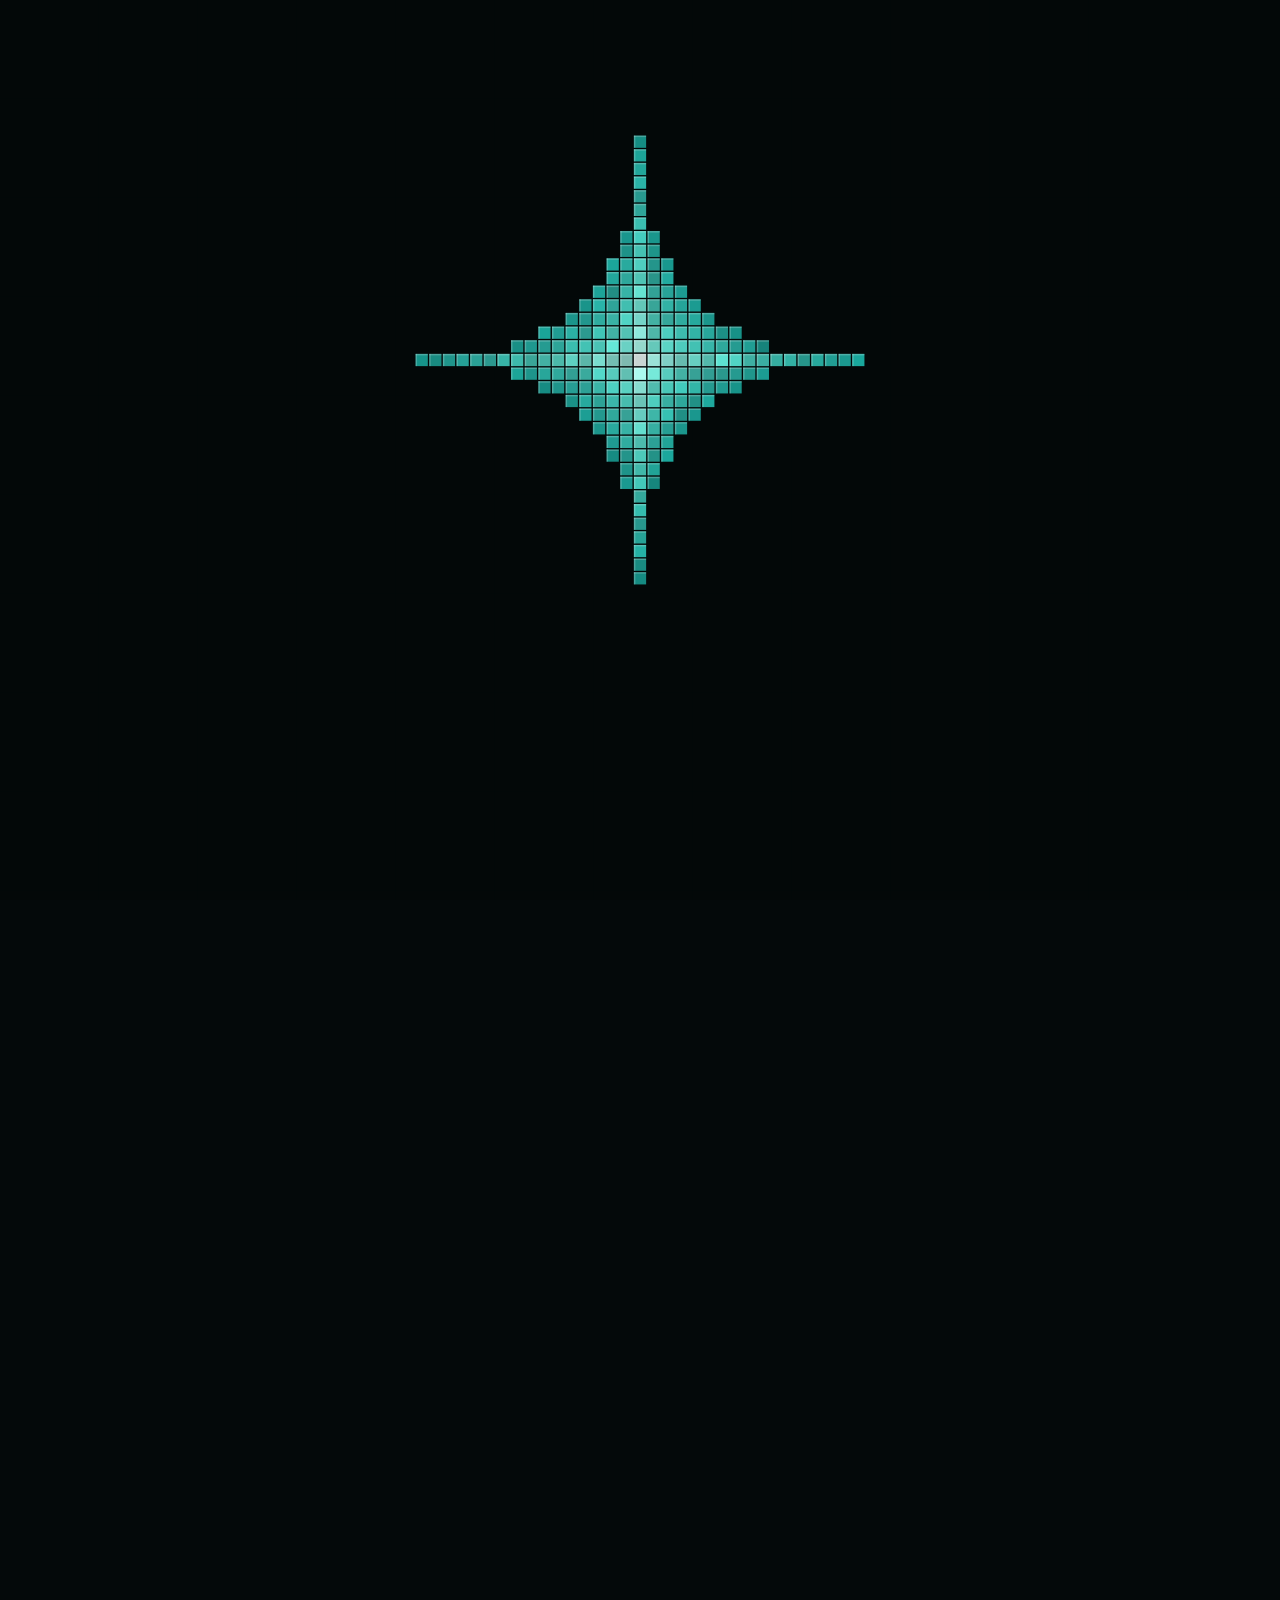
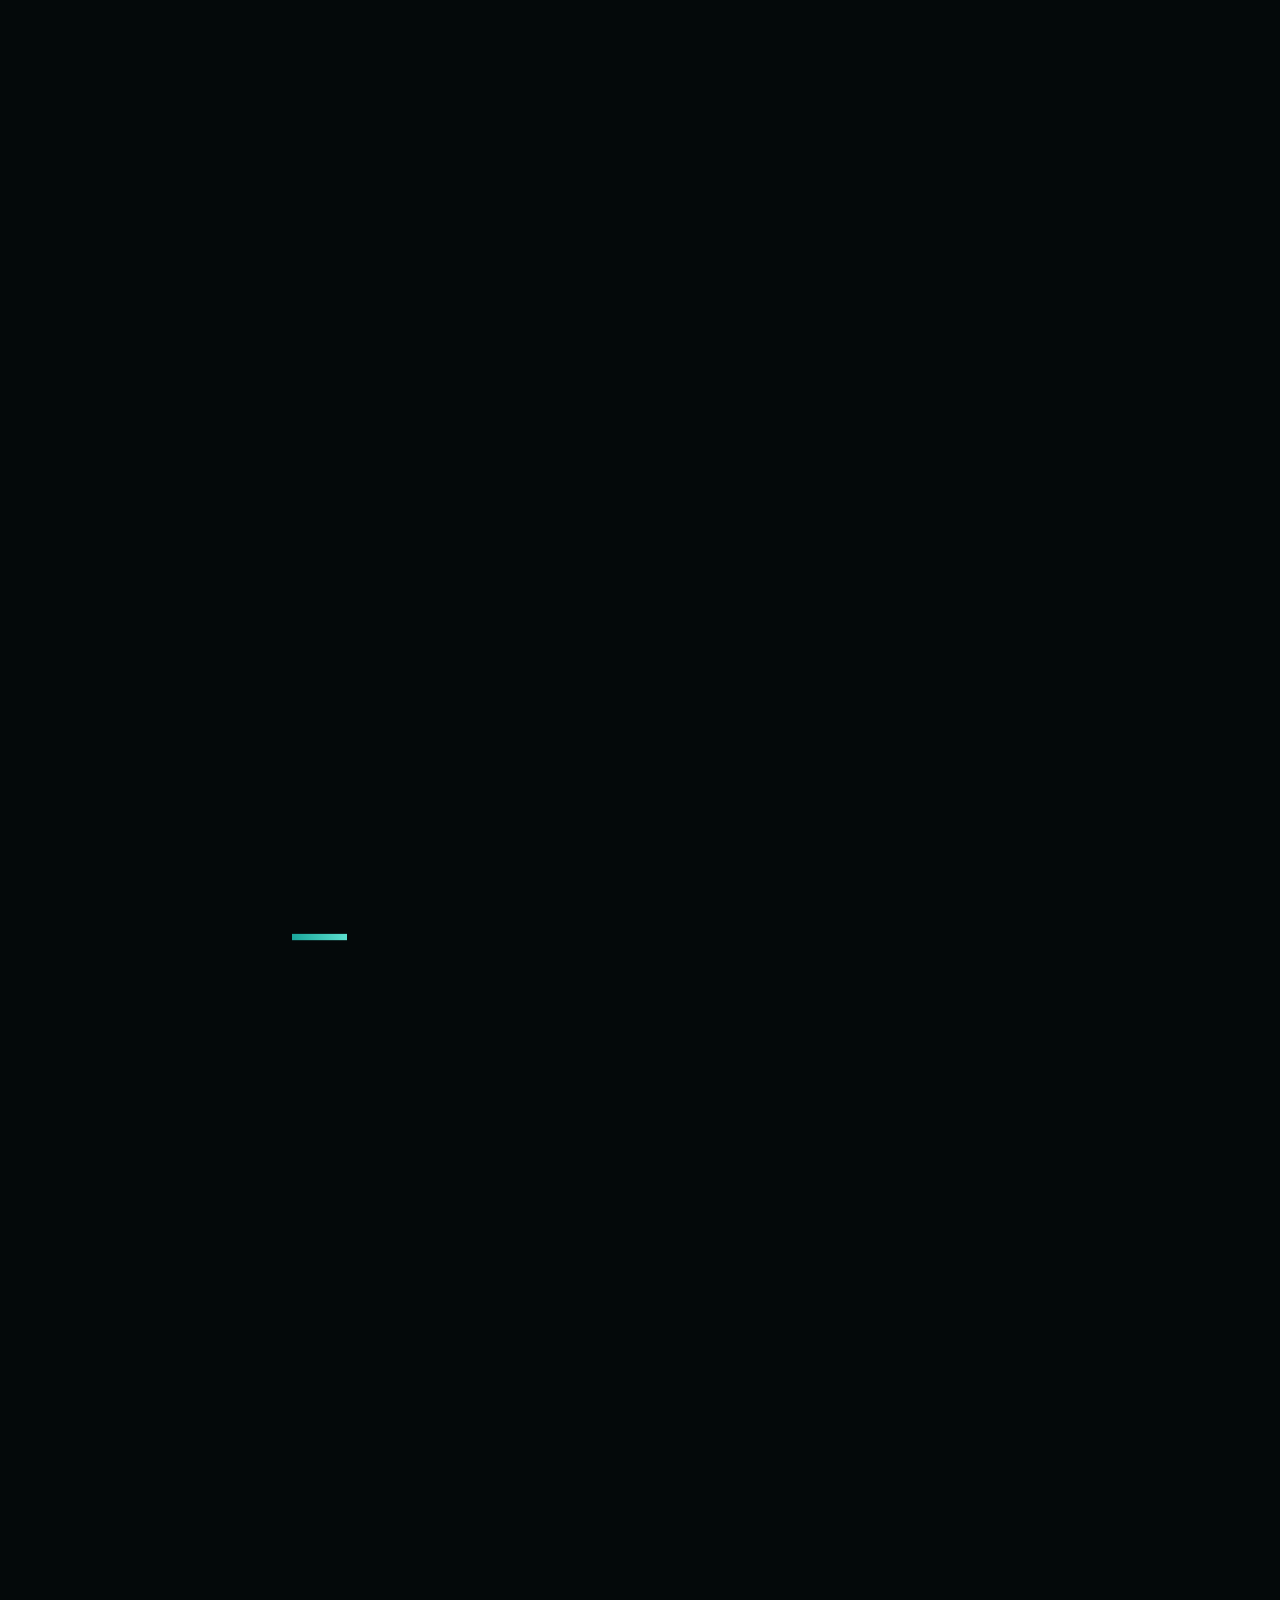
==== commit 6a699483: "Add files via upload" ====
--- a/index.html
+++ b/index.html
@@ -21,20 +21,30 @@
 <meta name="twitter:title" content="ELEZIUM — Общий мир. Твоя история.">
 <meta name="twitter:description" content="Ванильный Minecraft-сервер Elezium: необязательный РП, города и сообщество. Начни свою историю на vanillatech.site.">
 <meta name="twitter:image" content="https://ibronchikss.github.io/assets/images/og-image.png">
-<meta name="theme-color" content="#101117">
+<meta name="theme-color" content="#050b0b">
 <link rel="icon" type="image/png" href="assets/images/elezium-logo.png">
 <link rel="preconnect" href="https://fonts.googleapis.com">
 <link rel="preconnect" href="https://fonts.gstatic.com" crossorigin>
 <link rel="stylesheet" href="https://fonts.googleapis.com/css2?family=Montserrat:wght@600;700;800;900&family=Unbounded:wght@400;500;700;800&display=swap&subset=cyrillic,latin">
 <script>try{var t=localStorage.getItem("astrum-theme");document.documentElement.setAttribute("data-theme",t==="light"?"light":"dark")}catch(e){document.documentElement.setAttribute("data-theme","dark")}</script>
 <script>try{if(!localStorage.getItem("astrum-nav-seen"))document.documentElement.classList.add("first-visit")}catch(e){}</script>
+<script>try{var d=document.documentElement;if(!window.matchMedia("(prefers-reduced-motion: reduce)").matches){if(!localStorage.getItem("elezium-intro")||/[?&]intro(=|&|$)/.test(location.search))d.classList.add("boot-on");else if(sessionStorage.getItem("fx-wipe"))d.classList.add("wipe-in")}}catch(e){}</script>
 <link rel="stylesheet" href="assets/css/style.css">
 <link rel="stylesheet" href="assets/css/extra.css">
 <link rel="stylesheet" href="assets/css/light.css">
+<link rel="stylesheet" href="assets/css/fx.css">
 </head>
 <body class="antialiased">
-<div class="astrum-site astrum-home"><header class="site-header"><a class="brand brand-logo brand-icon" href="index.html" aria-label="Elezium — на главную"><img src="assets/images/elezium-icon.png" alt="Elezium" width="192" height="192"></a><nav class="main-nav" aria-label="Главная навигация"><a class="active" aria-current="page" href="index.html"><svg class="nav-icon" xmlns="http://www.w3.org/2000/svg" width="20" height="20" viewBox="0 0 24 24" fill="none" stroke="currentColor" stroke-width="2" stroke-linecap="round" stroke-linejoin="round" aria-hidden="true"><path d="M15 21v-8a1 1 0 0 0-1-1h-4a1 1 0 0 0-1 1v8"></path><path d="M3 10a2 2 0 0 1 .709-1.528l7-5.999a2 2 0 0 1 2.582 0l7 5.999A2 2 0 0 1 21 10v9a2 2 0 0 1-2 2H5a2 2 0 0 1-2-2z"></path></svg><span>Главное</span></a><a class="" href="shop.html"><svg class="nav-icon" xmlns="http://www.w3.org/2000/svg" width="20" height="20" viewBox="0 0 24 24" fill="none" stroke="currentColor" stroke-width="2" stroke-linecap="round" stroke-linejoin="round" aria-hidden="true"><path d="M6 2 3 6v14a2 2 0 0 0 2 2h14a2 2 0 0 0 2-2V6l-3-4Z"></path><path d="M3 6h18"></path><path d="M16 10a4 4 0 0 1-8 0"></path></svg><span>Магазин</span></a><a class="" href="rules.html"><svg class="nav-icon" xmlns="http://www.w3.org/2000/svg" width="20" height="20" viewBox="0 0 24 24" fill="none" stroke="currentColor" stroke-width="2" stroke-linecap="round" stroke-linejoin="round" aria-hidden="true"><path d="M15 12h-5"></path><path d="M15 8h-5"></path><path d="M19 17V5a2 2 0 0 0-2-2H4"></path><path d="M8 21h12a2 2 0 0 0 2-2v-1a1 1 0 0 0-1-1H11a1 1 0 0 0-1 1v1a2 2 0 1 1-4 0V5a2 2 0 1 0-4 0v2a1 1 0 0 0 1 1h3"></path></svg><span>Правила</span></a><a class="" href="wiki.html"><svg class="nav-icon" xmlns="http://www.w3.org/2000/svg" width="20" height="20" viewBox="0 0 24 24" fill="none" stroke="currentColor" stroke-width="2" stroke-linecap="round" stroke-linejoin="round" aria-hidden="true"><path d="M12 7v14"></path><path d="M3 18a1 1 0 0 1-1-1V4a1 1 0 0 1 1-1h5a4 4 0 0 1 4 4 4 4 0 0 1 4-4h5a1 1 0 0 1 1 1v13a1 1 0 0 1-1 1h-6a3 3 0 0 0-3 3 3 3 0 0 0-3-3z"></path></svg><span>Вики</span></a></nav><div class="header-tools"><button class="theme-toggle" type="button" aria-label="Сменить тему: светлая или тёмная" title="Сменить тему"><svg class="icon-sun" xmlns="http://www.w3.org/2000/svg" width="18" height="18" viewBox="0 0 24 24" fill="none" stroke="currentColor" stroke-width="2" stroke-linecap="round" stroke-linejoin="round" aria-hidden="true"><circle cx="12" cy="12" r="4"></circle><path d="M12 2v2"></path><path d="M12 20v2"></path><path d="m4.93 4.93 1.41 1.41"></path><path d="m17.66 17.66 1.41 1.41"></path><path d="M2 12h2"></path><path d="M20 12h2"></path><path d="m6.34 17.66-1.41 1.41"></path><path d="m19.07 4.93-1.41 1.41"></path></svg><svg class="icon-moon" xmlns="http://www.w3.org/2000/svg" width="18" height="18" viewBox="0 0 24 24" fill="none" stroke="currentColor" stroke-width="2" stroke-linecap="round" stroke-linejoin="round" aria-hidden="true"><path d="M12 3a6 6 0 0 0 9 9 9 9 0 1 1-9-9Z"></path></svg></button><a href="https://discord.gg/e6pXG4M3T2" target="_blank" rel="noopener noreferrer" class="header-cta"><svg class="cta-icon" xmlns="http://www.w3.org/2000/svg" width="18" height="18" viewBox="0 0 24 24" fill="none" stroke="currentColor" stroke-width="2" stroke-linecap="round" stroke-linejoin="round" aria-hidden="true"><line x1="6" x2="10" y1="11" y2="11"/><line x1="8" x2="8" y1="9" y2="13"/><line x1="15" x2="15.01" y1="12" y2="12"/><line x1="18" x2="18.01" y1="10" y2="10"/><path d="M17.32 5H6.68a4 4 0 0 0-3.978 3.59c-.006.052-.01.101-.017.152C2.604 9.416 2 14.456 2 16a3 3 0 0 0 3 3c1 0 1.5-.5 2-1l1.414-1.414A2 2 0 0 1 9.828 16h4.344a2 2 0 0 1 1.414.586L17 18c.5.5 1 1 2 1a3 3 0 0 0 3-3c0-1.545-.604-6.584-.685-7.258-.007-.05-.011-.1-.017-.151A4 4 0 0 0 17.32 5z"/></svg><span>Начать играть</span></a></div><button class="menu-toggle" aria-label="Открыть меню"><svg xmlns="http://www.w3.org/2000/svg" width="24" height="24" viewBox="0 0 24 24" fill="none" stroke="currentColor" stroke-width="2" stroke-linecap="round" stroke-linejoin="round" class="lucide lucide-menu" aria-hidden="true"><path d="M4 5h16"></path><path d="M4 12h16"></path><path d="M4 19h16"></path></svg></button></header><main><section class="hz-hero wrap" aria-labelledby="hz-title"><div class="hz-copy"><h1 id="hz-title">Добро пожаловать на <span class="hz-name">ELEZIUM</span></h1><p>Ванильный приватный и ламповый сервер майнкрафт с бесплатным доступом и без влияния на игровой процесс потусторонними силами! Мы объединяем игроков, создавая огромную платформу для творчества!</p></div><a class="hz-video" href="https://www.youtube.com/watch?v=Zd9Cis0T_IA" target="_blank" rel="noopener noreferrer" data-video="Zd9Cis0T_IA" aria-label="Смотреть видео о сервере на YouTube"><img class="hz-poster" src="https://i.ytimg.com/vi/Zd9Cis0T_IA/maxresdefault.jpg" alt="" loading="eager" referrerpolicy="no-referrer"><span class="hz-play" aria-hidden="true"><svg viewBox="0 0 24 24" width="30" height="30"><path d="M8 5.5v13a1 1 0 0 0 1.5.86l11-6.5a1 1 0 0 0 0-1.72l-11-6.5A1 1 0 0 0 8 5.5Z" fill="currentColor"/></svg></span></a></section><section class="hz-stats wrap" aria-label="Состояние сервера"><div class="hz-stat"><span class="hz-label"><i class="server-status-dot is-loading" title="Статус vanillatech.site. Данные обновляются примерно раз в 5 минут."></i>Сейчас</span><strong class="hz-num" data-online-num>…</strong><span class="hz-sub server-online" aria-live="polite">игроков онлайн</span></div><div class="hz-stat"><span class="hz-label">Сезон</span><strong class="hz-num">2</strong><span class="hz-sub">идёт с 25 августа</span></div><button class="hz-stat hz-ip" type="button" data-copy-ip><span class="hz-label"><small>IP сервера</small></span><strong class="hz-num hz-num-ip">vanillatech.site</strong><span class="hz-sub">нажмите, чтобы скопировать <svg xmlns="http://www.w3.org/2000/svg" width="15" height="15" viewBox="0 0 24 24" fill="none" stroke="currentColor" stroke-width="2" stroke-linecap="round" stroke-linejoin="round" aria-hidden="true"><rect width="14" height="14" x="8" y="8" rx="2" ry="2"></rect><path d="M4 16c-1.1 0-2-.9-2-2V4c0-1.1.9-2 2-2h10c1.1 0 2 .9 2 2"></path></svg></span></button></section><section class="mq" aria-label="О сервере"><div class="mq-track"><div class="mq-group"><span class="mq-item">Ванильный мир</span><i class="mq-star" aria-hidden="true"></i><span class="mq-item">Твоя история в ELEZIUM</span><i class="mq-star" aria-hidden="true"></i><span class="mq-item">Свобода строить</span><i class="mq-star" aria-hidden="true"></i><span class="mq-item">Люди, с которыми по пути</span><i class="mq-star" aria-hidden="true"></i><span class="mq-item mq-hot">Сезон 2 уже идёт</span><i class="mq-star" aria-hidden="true"></i><span class="mq-item">Ванильный мир</span><i class="mq-star" aria-hidden="true"></i><span class="mq-item">Твоя история в ELEZIUM</span><i class="mq-star" aria-hidden="true"></i><span class="mq-item">Свобода строить</span><i class="mq-star" aria-hidden="true"></i><span class="mq-item">Люди, с которыми по пути</span><i class="mq-star" aria-hidden="true"></i><span class="mq-item mq-hot">Сезон 2 уже идёт</span><i class="mq-star" aria-hidden="true"></i></div><div class="mq-group" aria-hidden="true"><span class="mq-item">Ванильный мир</span><i class="mq-star" aria-hidden="true"></i><span class="mq-item">Твоя история в ELEZIUM</span><i class="mq-star" aria-hidden="true"></i><span class="mq-item">Свобода строить</span><i class="mq-star" aria-hidden="true"></i><span class="mq-item">Люди, с которыми по пути</span><i class="mq-star" aria-hidden="true"></i><span class="mq-item mq-hot">Сезон 2 уже идёт</span><i class="mq-star" aria-hidden="true"></i><span class="mq-item">Ванильный мир</span><i class="mq-star" aria-hidden="true"></i><span class="mq-item">Твоя история в ELEZIUM</span><i class="mq-star" aria-hidden="true"></i><span class="mq-item">Свобода строить</span><i class="mq-star" aria-hidden="true"></i><span class="mq-item">Люди, с которыми по пути</span><i class="mq-star" aria-hidden="true"></i><span class="mq-item mq-hot">Сезон 2 уже идёт</span><i class="mq-star" aria-hidden="true"></i></div></div></section><section class="section wrap about-section"><div class="section-heading"><div><span class="eyebrow">О СЕРВЕРЕ</span><h2>Здесь всё начинается<br>с одного блока.</h2></div><p>Elezium — ванильный полу-РП проект, где каждый выбирает своё приключение. Исследуйте мир, стройте уютные дома, развивайте фермы или объединяйтесь с другими игроками в города. Участие в РП необязательно: можно заниматься любимым делом и просто наслаждаться выживанием. Здесь ценят совместные проекты, добрососедство и уважение к чужому труду.</p></div><div class="feature-grid"><article class="feature-card"><span class="feature-icon green"><svg xmlns="http://www.w3.org/2000/svg" width="24" height="24" viewBox="0 0 24 24" fill="none" stroke="currentColor" stroke-width="2" stroke-linecap="round" stroke-linejoin="round" class="lucide lucide-package" aria-hidden="true"><path d="M11 21.73a2 2 0 0 0 2 0l7-4A2 2 0 0 0 21 16V8a2 2 0 0 0-1-1.73l-7-4a2 2 0 0 0-2 0l-7 4A2 2 0 0 0 3 8v8a2 2 0 0 0 1 1.73z"></path><path d="M12 22V12"></path><polyline points="3.29 7 12 12 20.71 7"></polyline><path d="m7.5 4.27 9 5.15"></path></svg></span><h3>Та самая ванилла</h3><p>Без /spawn, /kit и лишних упрощений. Рабочие фермы, ванильный спавнрейт и механики, дополняющие игру.</p><span class="card-tag">НАСТОЯЩЕЕ ВЫЖИВАНИЕ</span></article><article class="feature-card"><span class="feature-icon purple"><svg xmlns="http://www.w3.org/2000/svg" width="24" height="24" viewBox="0 0 24 24" fill="none" stroke="currentColor" stroke-width="2" stroke-linecap="round" stroke-linejoin="round" class="lucide lucide-users" aria-hidden="true"><path d="M16 21v-2a4 4 0 0 0-4-4H6a4 4 0 0 0-4 4v2"></path><path d="M16 3.128a4 4 0 0 1 0 7.744"></path><path d="M22 21v-2a4 4 0 0 0-3-3.87"></path><circle cx="9" cy="7" r="4"></circle></svg></span><h3>Свои люди рядом</h3><p>Строй города, знакомься и участвуй в жизни сообщества. Министры и РП — по желанию, а не по обязанности.</p><span class="card-tag">БОЛЬШЕ, ЧЕМ СОСЕДИ</span></article><article class="feature-card"><span class="feature-icon orange"><svg xmlns="http://www.w3.org/2000/svg" width="24" height="24" viewBox="0 0 24 24" fill="none" stroke="currentColor" stroke-width="2" stroke-linecap="round" stroke-linejoin="round" class="lucide lucide-shield-check" aria-hidden="true"><path d="M20 13c0 5-3.5 7.5-7.66 8.95a1 1 0 0 1-.67-.01C7.5 20.5 4 18 4 13V6a1 1 0 0 1 1-1c2 0 4.5-1.2 6.24-2.72a1.17 1.17 0 0 1 1.52 0C14.51 3.81 17 5 19 5a1 1 0 0 1 1 1z"></path><path d="m9 12 2 2 4-4"></path></svg></span><h3>Общий мир. Уважение.</h3><p>Без приватов, с правилами против грифа и краж. Здесь ценят твои постройки, время и уважение к другим.</p><a class="text-link" href="rules.html">Читать правила <svg xmlns="http://www.w3.org/2000/svg" width="15" height="15" viewBox="0 0 24 24" fill="none" stroke="currentColor" stroke-width="2" stroke-linecap="round" stroke-linejoin="round" class="lucide lucide-arrow-up-right" aria-hidden="true"><path d="M7 7h10v10"></path><path d="M7 17 17 7"></path></svg></a></article></div></section><section class="wrap world-banner pixel-world"><canvas class="galaxy" aria-hidden="true"></canvas><div class="world-banner-copy"><span class="eyebrow">ИССЛЕДУЙ ELEZIUM</span><h2>Карта звёздного мира</h2><p>Исследуйте мир в браузере: найдите спавн, города и постройки игроков до подключения к серверу и найдите то, что запало вам в сердце.</p><a href="https://astrums.pro/map" target="_blank" rel="noopener noreferrer" class="button light">Открыть карту мира <svg xmlns="http://www.w3.org/2000/svg" width="18" height="18" viewBox="0 0 24 24" fill="none" stroke="currentColor" stroke-width="2" stroke-linecap="round" stroke-linejoin="round" class="lucide lucide-arrow-up-right" aria-hidden="true"><path d="M7 7h10v10"></path><path d="M7 17 17 7"></path></svg></a></div></section><section id="start" class="section wrap faq hq" aria-labelledby="faq-title"><div class="hq-head"><h2 id="faq-title">Вопрос <span>—</span> ответ</h2><a class="hq-all" href="more.html">Все вопросы <svg xmlns="http://www.w3.org/2000/svg" width="18" height="18" viewBox="0 0 24 24" fill="none" stroke="currentColor" stroke-width="2" stroke-linecap="round" stroke-linejoin="round" aria-hidden="true"><path d="M7 7h10v10"></path><path d="M7 17 17 7"></path></svg></a></div><div class="hq-grid"><article class="hq-card hq-join"><span class="hq-tag">01</span><h3>Как зайти на сервер?</h3><ol class="hq-steps"><li><span class="hq-dot">1</span><div><strong>Зайдите в Discord</strong><p>Присоединитесь к нашему Discord-серверу. Заявка не нужна.</p></div></li><li><span class="hq-dot">2</span><div><strong>Зарегистрируйтесь</strong><p>Зайдите на сервер vanillatech.site и пройдите регистрацию. В игре появится код.</p></div></li><li><span class="hq-dot">3</span><div><strong>Привяжите аккаунт</strong><p>Отправьте код в канал привязки в Discord. Готово, можно играть!</p></div></li></ol></article><article class="hq-card hq-season"><span class="hq-tag">02</span><h3>Когда начался сезон?</h3><div class="hq-bars" aria-hidden="true"><div class="hq-bar-col"><span class="hq-bar-top">Сезон 1</span><i class="hq-bar hq-bar-off"><b class="hq-fill"></b></i></div><div class="hq-bar-col hq-bar-wide"><span class="hq-bar-top hq-now">сейчас</span><i class="hq-bar hq-bar-on"><b class="hq-fill"></b></i></div></div><ul class="hq-list"><li><i class="hq-pip"></i><b>Сезон 1</b><span>1 июля – 20 августа 2026</span></li><li class="is-now"><i class="hq-pip"></i><b>Сезон 2</b><span>с 25 августа, идёт сейчас</span></li></ul><p class="hq-note">Первый сезон шёл с 1 июля по 20 августа, а 25 августа начался второй. Карты старых сезонов сохраняются: доступ к ним у подписчиков PLUS.</p></article><article class="hq-card hq-free"><span class="hq-tag">03</span><h3>Платный ли доступ?</h3><div class="hq-zero" aria-hidden="true">0<span>₽</span></div><p class="hq-note">Нет, играть на сервере бесплатно. Заявка не нужна: заходите, регистрируйтесь и привязывайте аккаунт к Discord.</p><ul class="hq-checks"><li><svg xmlns="http://www.w3.org/2000/svg" width="16" height="16" viewBox="0 0 24 24" fill="none" stroke="currentColor" stroke-width="2" stroke-linecap="round" stroke-linejoin="round" aria-hidden="true"><path d="M20 6 9 17l-5-5"></path></svg>Лицензия Minecraft не нужна</li><li><svg xmlns="http://www.w3.org/2000/svg" width="16" height="16" viewBox="0 0 24 24" fill="none" stroke="currentColor" stroke-width="2" stroke-linecap="round" stroke-linejoin="round" aria-hidden="true"><path d="M20 6 9 17l-5-5"></path></svg>Версии 1.21.11–26.2</li><li><svg xmlns="http://www.w3.org/2000/svg" width="16" height="16" viewBox="0 0 24 24" fill="none" stroke="currentColor" stroke-width="2" stroke-linecap="round" stroke-linejoin="round" aria-hidden="true"><path d="M20 6 9 17l-5-5"></path></svg>Заявка не нужна</li></ul></article></div><div class="faq-links"><div class="faq-links-head"><span class="eyebrow">МЫ В СЕТИ</span><h3>Присоединяйся к нашим соцсетям</h3></div><div class="social-grid"><a class="social-card social-discord" href="https://discord.gg/e6pXG4M3T2" target="_blank" rel="noopener noreferrer"><span class="social-icon"><svg xmlns="http://www.w3.org/2000/svg" width="26" height="26" viewBox="0 0 24 24" fill="currentColor" aria-hidden="true"><path d="M20.317 4.37a19.8 19.8 0 0 0-4.885-1.515.074.074 0 0 0-.079.037c-.21.375-.444.864-.608 1.25a18.3 18.3 0 0 0-5.487 0 13 13 0 0 0-.617-1.25.08.08 0 0 0-.079-.037A19.7 19.7 0 0 0 3.677 4.37a.1.1 0 0 0-.032.027C.533 9.046-.32 13.58.099 18.057a.08.08 0 0 0 .031.057 19.9 19.9 0 0 0 5.993 3.03.08.08 0 0 0 .084-.028c.462-.63.874-1.295 1.226-1.994a.076.076 0 0 0-.041-.106 13 13 0 0 1-1.872-.892.077.077 0 0 1-.008-.128 10 10 0 0 0 .372-.292.07.07 0 0 1 .077-.01c3.928 1.793 8.18 1.793 12.062 0a.07.07 0 0 1 .078.01c.12.098.246.198.373.292a.077.077 0 0 1-.006.127 12.3 12.3 0 0 1-1.873.892.077.077 0 0 0-.041.107c.36.698.772 1.362 1.225 1.993a.08.08 0 0 0 .084.028 19.8 19.8 0 0 0 6.002-3.03.08.08 0 0 0 .032-.054c.5-5.177-.838-9.674-3.549-13.66a.06.06 0 0 0-.031-.03M8.02 15.33c-1.182 0-2.157-1.085-2.157-2.419 0-1.333.956-2.419 2.157-2.419 1.21 0 2.176 1.096 2.157 2.42 0 1.333-.956 2.418-2.157 2.418m7.975 0c-1.183 0-2.157-1.085-2.157-2.419 0-1.333.955-2.419 2.157-2.419 1.21 0 2.176 1.096 2.157 2.42 0 1.333-.946 2.418-2.157 2.418"/></svg></span><span class="social-text"><strong>Discord</strong><small>Привязка аккаунта и общение</small></span><svg class="social-arrow" xmlns="http://www.w3.org/2000/svg" width="18" height="18" viewBox="0 0 24 24" fill="none" stroke="currentColor" stroke-width="2" stroke-linecap="round" stroke-linejoin="round" aria-hidden="true"><path d="M7 7h10v10"></path><path d="M7 17 17 7"></path></svg></a><a class="social-card social-telegram" href="https://t.me/elezium_vanilla" target="_blank" rel="noopener noreferrer"><span class="social-icon"><svg xmlns="http://www.w3.org/2000/svg" width="26" height="26" viewBox="0 0 24 24" fill="currentColor" aria-hidden="true"><path d="M11.944 0A12 12 0 0 0 0 12a12 12 0 0 0 12 12 12 12 0 0 0 12-12A12 12 0 0 0 12 0zm4.962 7.224c.1-.002.321.023.465.14a.5.5 0 0 1 .171.325c.016.093.036.306.02.472-.18 1.898-.962 6.502-1.36 8.627-.168.9-.499 1.201-.82 1.23-.696.065-1.225-.46-1.9-.902-1.056-.693-1.653-1.124-2.678-1.8-1.185-.78-.417-1.21.258-1.91.177-.184 3.247-2.977 3.307-3.23.007-.032.014-.15-.056-.212s-.174-.041-.249-.024q-.159.037-5.061 3.345-.72.495-1.302.48c-.428-.008-1.252-.241-1.865-.44-.752-.245-1.349-.374-1.297-.789q.04-.324.893-.663 5.247-2.286 6.998-3.014c3.332-1.386 4.025-1.627 4.476-1.635"/></svg></span><span class="social-text"><strong>Telegram</strong><small>Новости и анонсы</small></span><svg class="social-arrow" xmlns="http://www.w3.org/2000/svg" width="18" height="18" viewBox="0 0 24 24" fill="none" stroke="currentColor" stroke-width="2" stroke-linecap="round" stroke-linejoin="round" aria-hidden="true"><path d="M7 7h10v10"></path><path d="M7 17 17 7"></path></svg></a><a class="social-card social-youtube" href="https://youtube.com/@ibronci?si=vXo2a5nCGQvkY5sm" target="_blank" rel="noopener noreferrer"><span class="social-icon"><svg xmlns="http://www.w3.org/2000/svg" width="26" height="26" viewBox="0 0 24 24" fill="currentColor" aria-hidden="true"><path d="M23.498 6.186a3.02 3.02 0 0 0-2.122-2.136C19.505 3.545 12 3.545 12 3.545s-7.505 0-9.377.505A3.02 3.02 0 0 0 .502 6.186C0 8.07 0 12 0 12s0 3.93.502 5.814a3.02 3.02 0 0 0 2.122 2.136c1.871.505 9.376.505 9.376.505s7.505 0 9.377-.505a3.02 3.02 0 0 0 2.122-2.136C24 15.93 24 12 24 12s0-3.93-.502-5.814M9.545 15.568V8.432L15.818 12z"/></svg></span><span class="social-text"><strong>YouTube</strong><small>Видео и ролики о сервере</small></span><svg class="social-arrow" xmlns="http://www.w3.org/2000/svg" width="18" height="18" viewBox="0 0 24 24" fill="none" stroke="currentColor" stroke-width="2" stroke-linecap="round" stroke-linejoin="round" aria-hidden="true"><path d="M7 7h10v10"></path><path d="M7 17 17 7"></path></svg></a></div></div></section></main><footer class="site-footer wrap"><div class="footer-top"><div class="footer-brand"><a class="brand brand-logo footer-logo" href="index.html" aria-label="Elezium — на главную"><img src="assets/images/elezium-wordmark.png" alt="Elezium" width="1118" height="225" loading="lazy"></a></div><div class="footer-links"><a href="rules.html">Правила</a><a href="shop.html">Магазин</a></div></div><div class="footer-bottom"><span>© 2026 Elezium</span><span>Независимый проект. Не связан с Mojang или Microsoft.</span><span>Сделано для своих <span class="accent">✦</span></span></div></footer></div>
+<div class="astrum-site astrum-home"><header class="site-header"><a class="brand brand-logo brand-icon" href="index.html" aria-label="Elezium — на главную"><img src="assets/images/elezium-icon.png" alt="Elezium" width="192" height="192"></a><nav class="main-nav" aria-label="Главная навигация"><a class="active" aria-current="page" href="index.html"><svg class="nav-icon" xmlns="http://www.w3.org/2000/svg" width="20" height="20" viewBox="0 0 24 24" fill="none" stroke="currentColor" stroke-width="2" stroke-linecap="round" stroke-linejoin="round" aria-hidden="true"><path d="M15 21v-8a1 1 0 0 0-1-1h-4a1 1 0 0 0-1 1v8"></path><path d="M3 10a2 2 0 0 1 .709-1.528l7-5.999a2 2 0 0 1 2.582 0l7 5.999A2 2 0 0 1 21 10v9a2 2 0 0 1-2 2H5a2 2 0 0 1-2-2z"></path></svg><span>Главное</span></a><a class="" href="shop.html"><svg class="nav-icon" xmlns="http://www.w3.org/2000/svg" width="20" height="20" viewBox="0 0 24 24" fill="none" stroke="currentColor" stroke-width="2" stroke-linecap="round" stroke-linejoin="round" aria-hidden="true"><path d="M6 2 3 6v14a2 2 0 0 0 2 2h14a2 2 0 0 0 2-2V6l-3-4Z"></path><path d="M3 6h18"></path><path d="M16 10a4 4 0 0 1-8 0"></path></svg><span>Магазин</span></a><a class="" href="rules.html"><svg class="nav-icon" xmlns="http://www.w3.org/2000/svg" width="20" height="20" viewBox="0 0 24 24" fill="none" stroke="currentColor" stroke-width="2" stroke-linecap="round" stroke-linejoin="round" aria-hidden="true"><path d="M15 12h-5"></path><path d="M15 8h-5"></path><path d="M19 17V5a2 2 0 0 0-2-2H4"></path><path d="M8 21h12a2 2 0 0 0 2-2v-1a1 1 0 0 0-1-1H11a1 1 0 0 0-1 1v1a2 2 0 1 1-4 0V5a2 2 0 1 0-4 0v2a1 1 0 0 0 1 1h3"></path></svg><span>Правила</span></a><a class="" href="wiki.html"><svg class="nav-icon" xmlns="http://www.w3.org/2000/svg" width="20" height="20" viewBox="0 0 24 24" fill="none" stroke="currentColor" stroke-width="2" stroke-linecap="round" stroke-linejoin="round" aria-hidden="true"><path d="M12 7v14"></path><path d="M3 18a1 1 0 0 1-1-1V4a1 1 0 0 1 1-1h5a4 4 0 0 1 4 4 4 4 0 0 1 4-4h5a1 1 0 0 1 1 1v13a1 1 0 0 1-1 1h-6a3 3 0 0 0-3 3 3 3 0 0 0-3-3z"></path></svg><span>Вики</span></a></nav><div class="header-tools"><button class="theme-toggle" type="button" aria-label="Сменить тему: светлая или тёмная" title="Сменить тему"><svg class="icon-sun" xmlns="http://www.w3.org/2000/svg" width="18" height="18" viewBox="0 0 24 24" fill="none" stroke="currentColor" stroke-width="2" stroke-linecap="round" stroke-linejoin="round" aria-hidden="true"><circle cx="12" cy="12" r="4"></circle><path d="M12 2v2"></path><path d="M12 20v2"></path><path d="m4.93 4.93 1.41 1.41"></path><path d="m17.66 17.66 1.41 1.41"></path><path d="M2 12h2"></path><path d="M20 12h2"></path><path d="m6.34 17.66-1.41 1.41"></path><path d="m19.07 4.93-1.41 1.41"></path></svg><svg class="icon-moon" xmlns="http://www.w3.org/2000/svg" width="18" height="18" viewBox="0 0 24 24" fill="none" stroke="currentColor" stroke-width="2" stroke-linecap="round" stroke-linejoin="round" aria-hidden="true"><path d="M12 3a6 6 0 0 0 9 9 9 9 0 1 1-9-9Z"></path></svg></button><a href="https://discord.gg/e6pXG4M3T2" target="_blank" rel="noopener noreferrer" class="header-cta"><svg class="cta-icon" xmlns="http://www.w3.org/2000/svg" width="18" height="18" viewBox="0 0 24 24" fill="none" stroke="currentColor" stroke-width="2" stroke-linecap="round" stroke-linejoin="round" aria-hidden="true"><line x1="6" x2="10" y1="11" y2="11"/><line x1="8" x2="8" y1="9" y2="13"/><line x1="15" x2="15.01" y1="12" y2="12"/><line x1="18" x2="18.01" y1="10" y2="10"/><path d="M17.32 5H6.68a4 4 0 0 0-3.978 3.59c-.006.052-.01.101-.017.152C2.604 9.416 2 14.456 2 16a3 3 0 0 0 3 3c1 0 1.5-.5 2-1l1.414-1.414A2 2 0 0 1 9.828 16h4.344a2 2 0 0 1 1.414.586L17 18c.5.5 1 1 2 1a3 3 0 0 0 3-3c0-1.545-.604-6.584-.685-7.258-.007-.05-.011-.1-.017-.151A4 4 0 0 0 17.32 5z"/></svg><span>Начать играть</span></a></div><button class="menu-toggle" aria-label="Открыть меню"><svg xmlns="http://www.w3.org/2000/svg" width="24" height="24" viewBox="0 0 24 24" fill="none" stroke="currentColor" stroke-width="2" stroke-linecap="round" stroke-linejoin="round" class="lucide lucide-menu" aria-hidden="true"><path d="M4 5h16"></path><path d="M4 12h16"></path><path d="M4 19h16"></path></svg></button></header><main><section class="hz-hero wrap" aria-labelledby="hz-title"><div class="hz-copy"><h1 id="hz-title">Добро пожаловать на <span class="hz-name">ELEZIUM</span></h1><p>Ванильный приватный и ламповый сервер майнкрафт с бесплатным доступом и без влияния на игровой процесс потусторонними силами! Мы объединяем игроков, создавая огромную платформу для творчества!</p></div><a class="hz-video" href="https://www.youtube.com/watch?v=Zd9Cis0T_IA" target="_blank" rel="noopener noreferrer" data-video="Zd9Cis0T_IA" aria-label="Смотреть видео о сервере на YouTube"><img class="hz-poster" src="https://i.ytimg.com/vi/Zd9Cis0T_IA/maxresdefault.jpg" alt="" loading="eager" referrerpolicy="no-referrer"><span class="hz-play" aria-hidden="true"><svg viewBox="0 0 24 24" width="30" height="30"><path d="M8 5.5v13a1 1 0 0 0 1.5.86l11-6.5a1 1 0 0 0 0-1.72l-11-6.5A1 1 0 0 0 8 5.5Z" fill="currentColor"/></svg></span></a></section><section class="hz-stats wrap" aria-label="Состояние сервера"><div class="hz-stat"><span class="hz-label"><i class="server-status-dot is-loading" title="Статус vanillatech.site. Данные обновляются примерно раз в 5 минут."></i>Сейчас</span><strong class="hz-num" data-online-num>…</strong><span class="hz-sub server-online" aria-live="polite">игроков онлайн</span></div><div class="hz-stat"><span class="hz-label">Сезон</span><strong class="hz-num">2</strong><span class="hz-sub">идёт с 25 августа</span></div><button class="hz-stat hz-ip" type="button" data-copy-ip><span class="hz-label"><small>IP сервера</small></span><strong class="hz-num hz-num-ip">vanillatech.site</strong><span class="hz-sub">нажмите, чтобы скопировать <svg xmlns="http://www.w3.org/2000/svg" width="15" height="15" viewBox="0 0 24 24" fill="none" stroke="currentColor" stroke-width="2" stroke-linecap="round" stroke-linejoin="round" aria-hidden="true"><rect width="14" height="14" x="8" y="8" rx="2" ry="2"></rect><path d="M4 16c-1.1 0-2-.9-2-2V4c0-1.1.9-2 2-2h10c1.1 0 2 .9 2 2"></path></svg></span></button></section><section class="mq" aria-label="О сервере"><div class="mq-track"><div class="mq-group"><span class="mq-item">Ванильный мир</span><i class="mq-star" aria-hidden="true"></i><span class="mq-item">Твоя история в ELEZIUM</span><i class="mq-star" aria-hidden="true"></i><span class="mq-item">Свобода строить</span><i class="mq-star" aria-hidden="true"></i><span class="mq-item">Люди, с которыми по пути</span><i class="mq-star" aria-hidden="true"></i><span class="mq-item mq-hot">Сезон 2 уже идёт</span><i class="mq-star" aria-hidden="true"></i><span class="mq-item">Ванильный мир</span><i class="mq-star" aria-hidden="true"></i><span class="mq-item">Твоя история в ELEZIUM</span><i class="mq-star" aria-hidden="true"></i><span class="mq-item">Свобода строить</span><i class="mq-star" aria-hidden="true"></i><span class="mq-item">Люди, с которыми по пути</span><i class="mq-star" aria-hidden="true"></i><span class="mq-item mq-hot">Сезон 2 уже идёт</span><i class="mq-star" aria-hidden="true"></i></div><div class="mq-group" aria-hidden="true"><span class="mq-item">Ванильный мир</span><i class="mq-star" aria-hidden="true"></i><span class="mq-item">Твоя история в ELEZIUM</span><i class="mq-star" aria-hidden="true"></i><span class="mq-item">Свобода строить</span><i class="mq-star" aria-hidden="true"></i><span class="mq-item">Люди, с которыми по пути</span><i class="mq-star" aria-hidden="true"></i><span class="mq-item mq-hot">Сезон 2 уже идёт</span><i class="mq-star" aria-hidden="true"></i><span class="mq-item">Ванильный мир</span><i class="mq-star" aria-hidden="true"></i><span class="mq-item">Твоя история в ELEZIUM</span><i class="mq-star" aria-hidden="true"></i><span class="mq-item">Свобода строить</span><i class="mq-star" aria-hidden="true"></i><span class="mq-item">Люди, с которыми по пути</span><i class="mq-star" aria-hidden="true"></i><span class="mq-item mq-hot">Сезон 2 уже идёт</span><i class="mq-star" aria-hidden="true"></i></div></div></section><section class="section wrap about-section"><div class="section-heading"><div><span class="eyebrow">О СЕРВЕРЕ</span><h2>Здесь всё начинается<br>с одного блока.</h2></div><p>Elezium — ванильный полу-РП проект, где каждый выбирает своё приключение. Исследуйте мир, стройте уютные дома, развивайте фермы или объединяйтесь с другими игроками в города. Участие в РП необязательно: можно заниматься любимым делом и просто наслаждаться выживанием. Здесь ценят совместные проекты, добрососедство и уважение к чужому труду.</p></div><div class="bento">
+<article class="bt bt-season" data-tilt><span class="bt-tag">СЕЗОНЫ</span><h3>Каждый сезон — отдельная история</h3><p>Карты старых сезонов сохраняются: доступ к ним есть у подписчиков PLUS.</p><div class="tl" data-s1="2026-07-01" data-e1="2026-08-20" data-s2="2026-08-25"><div class="tl-bar" aria-hidden="true"><i class="tl-s1"></i><i class="tl-gap"></i><i class="tl-s2"></i></div><div class="tl-legend"><span><b>Сезон 1</b><em class="tl-d1">51</em> дн.</span><span class="live"><b>Сезон 2</b>день <em class="tl-d2" data-day>—</em></span></div></div></article>
+<article class="bt bt-vanilla" data-tilt><svg class="bt-cube" viewBox="0 0 120 120" aria-hidden="true"><path d="M60 8 104 32v56L60 112 16 88V32z" fill="#0c2b28" stroke="#5ce0cf" stroke-width="2"/><path d="M60 8 104 32 60 56 16 32z" fill="#5ce0cf"/><path d="M60 56v56L16 88V32z" fill="#1aa79c"/><path d="M60 56v56l44-24V32z" fill="#0f6f68"/><path d="M38 20 82 44M27 26l44 24M49 14l44 24" stroke="#a3f2e6" stroke-width="1.4" opacity=".55"/><path d="M60 56 16 32M60 56l44-24M60 56v56" stroke="#04231f" stroke-width="1.6" opacity=".5"/></svg><h3>Та самая ванилла</h3><p>Без /spawn, /kit и лишних упрощений. Рабочие фермы, ванильный спавнрейт и механики, дополняющие игру.</p><span class="bt-tag">НАСТОЯЩЕЕ ВЫЖИВАНИЕ</span></article>
+<article class="bt bt-people" data-tilt><div class="bt-heads" aria-hidden="true"><i class="bt-head h1"><b></b><b></b></i><i class="bt-head h2"><b></b><b></b></i><i class="bt-head h3"><b></b><b></b></i><i class="bt-head h4"><b></b><b></b></i></div><h3>Свои люди рядом</h3><p>Строй города, знакомься и участвуй в жизни сообщества. Министры и РП — по желанию, а не по обязанности.</p><span class="bt-tag">БОЛЬШЕ, ЧЕМ СОСЕДИ</span></article>
+<article class="bt bt-respect" data-tilt><span class="bt-shield" aria-hidden="true"><svg viewBox="0 0 24 24" fill="none" stroke="currentColor" stroke-width="1.8" stroke-linecap="round" stroke-linejoin="round"><path d="M12 3 5 6v5c0 4.4 2.8 8.3 7 10 4.2-1.7 7-5.6 7-10V6z"/><path d="m9 12 2.2 2.2L15.5 10"/></svg></span><h3>Общий мир. Уважение.</h3><p>Без приватов, с правилами против грифа и краж. Здесь ценят твои постройки, время и уважение к другим.</p><a class="text-link" href="rules.html">Читать правила <svg xmlns="http://www.w3.org/2000/svg" width="15" height="15" viewBox="0 0 24 24" fill="none" stroke="currentColor" stroke-width="2" stroke-linecap="round" stroke-linejoin="round" aria-hidden="true"><path d="M7 7h10v10"></path><path d="M7 17 17 7"></path></svg></a></article>
+<article class="bt bt-ver" data-tilt><span class="bt-tag">ВЕРСИИ</span><div class="bt-big"><span>1.21.11</span><i></i><span>26.2</span></div><p>Заходите с любой версии из диапазона. Лицензия Minecraft не нужна.</p></article>
+<article class="bt bt-start" data-tilt><span class="bt-tag">СТАРТ ЗА МИНУТУ</span><h3>Заявка не нужна</h3><ol class="bt-flow"><li><b>1</b>Discord</li><li><b>2</b>vanillatech.site</li><li><b>3</b>Код в канал привязки</li></ol><button type="button" class="bt-ip" data-fx-copy="vanillatech.site"><span>vanillatech.site</span><small>скопировать IP</small></button></article>
+</div></section><section class="wrap world-banner pixel-world"><canvas class="galaxy" aria-hidden="true"></canvas><div class="world-banner-copy"><span class="eyebrow">ИССЛЕДУЙ ELEZIUM</span><h2>Карта звёздного мира</h2><p>Исследуйте мир в браузере: найдите спавн, города и постройки игроков до подключения к серверу и найдите то, что запало вам в сердце.</p><a href="https://astrums.pro/map" target="_blank" rel="noopener noreferrer" class="button light">Открыть карту мира <svg xmlns="http://www.w3.org/2000/svg" width="18" height="18" viewBox="0 0 24 24" fill="none" stroke="currentColor" stroke-width="2" stroke-linecap="round" stroke-linejoin="round" class="lucide lucide-arrow-up-right" aria-hidden="true"><path d="M7 7h10v10"></path><path d="M7 17 17 7"></path></svg></a></div></section><section id="start" class="section wrap faq hq" aria-labelledby="faq-title"><div class="hq-head"><h2 id="faq-title">Вопрос <span>—</span> ответ</h2><a class="hq-all" href="more.html">Все вопросы <svg xmlns="http://www.w3.org/2000/svg" width="18" height="18" viewBox="0 0 24 24" fill="none" stroke="currentColor" stroke-width="2" stroke-linecap="round" stroke-linejoin="round" aria-hidden="true"><path d="M7 7h10v10"></path><path d="M7 17 17 7"></path></svg></a></div><div class="hq-grid"><article class="hq-card hq-join"><span class="hq-tag">01</span><h3>Как зайти на сервер?</h3><ol class="hq-steps"><li><span class="hq-dot">1</span><div><strong>Зайдите в Discord</strong><p>Присоединитесь к нашему Discord-серверу. Заявка не нужна.</p></div></li><li><span class="hq-dot">2</span><div><strong>Зарегистрируйтесь</strong><p>Зайдите на сервер vanillatech.site и пройдите регистрацию. В игре появится код.</p></div></li><li><span class="hq-dot">3</span><div><strong>Привяжите аккаунт</strong><p>Отправьте код в канал привязки в Discord. Готово, можно играть!</p></div></li></ol></article><article class="hq-card hq-season"><span class="hq-tag">02</span><h3>Когда начался сезон?</h3><div class="hq-bars" aria-hidden="true"><div class="hq-bar-col"><span class="hq-bar-top">Сезон 1</span><i class="hq-bar hq-bar-off"><b class="hq-fill"></b></i></div><div class="hq-bar-col hq-bar-wide"><span class="hq-bar-top hq-now">сейчас</span><i class="hq-bar hq-bar-on"><b class="hq-fill"></b></i></div></div><ul class="hq-list"><li><i class="hq-pip"></i><b>Сезон 1</b><span>1 июля – 20 августа 2026</span></li><li class="is-now"><i class="hq-pip"></i><b>Сезон 2</b><span>с 25 августа, идёт сейчас</span></li></ul><p class="hq-note">Первый сезон шёл с 1 июля по 20 августа, а 25 августа начался второй. Карты старых сезонов сохраняются: доступ к ним у подписчиков PLUS.</p></article><article class="hq-card hq-free"><span class="hq-tag">03</span><h3>Платный ли доступ?</h3><div class="hq-zero" aria-hidden="true">0<span>₽</span></div><p class="hq-note">Нет, играть на сервере бесплатно. Заявка не нужна: заходите, регистрируйтесь и привязывайте аккаунт к Discord.</p><ul class="hq-checks"><li><svg xmlns="http://www.w3.org/2000/svg" width="16" height="16" viewBox="0 0 24 24" fill="none" stroke="currentColor" stroke-width="2" stroke-linecap="round" stroke-linejoin="round" aria-hidden="true"><path d="M20 6 9 17l-5-5"></path></svg>Лицензия Minecraft не нужна</li><li><svg xmlns="http://www.w3.org/2000/svg" width="16" height="16" viewBox="0 0 24 24" fill="none" stroke="currentColor" stroke-width="2" stroke-linecap="round" stroke-linejoin="round" aria-hidden="true"><path d="M20 6 9 17l-5-5"></path></svg>Версии 1.21.11–26.2</li><li><svg xmlns="http://www.w3.org/2000/svg" width="16" height="16" viewBox="0 0 24 24" fill="none" stroke="currentColor" stroke-width="2" stroke-linecap="round" stroke-linejoin="round" aria-hidden="true"><path d="M20 6 9 17l-5-5"></path></svg>Заявка не нужна</li></ul></article></div><div class="faq-links"><div class="faq-links-head"><span class="eyebrow">МЫ В СЕТИ</span><h3>Присоединяйся к нашим соцсетям</h3></div><div class="social-grid"><a class="social-card social-discord" href="https://discord.gg/e6pXG4M3T2" target="_blank" rel="noopener noreferrer"><span class="social-icon"><svg xmlns="http://www.w3.org/2000/svg" width="26" height="26" viewBox="0 0 24 24" fill="currentColor" aria-hidden="true"><path d="M20.317 4.37a19.8 19.8 0 0 0-4.885-1.515.074.074 0 0 0-.079.037c-.21.375-.444.864-.608 1.25a18.3 18.3 0 0 0-5.487 0 13 13 0 0 0-.617-1.25.08.08 0 0 0-.079-.037A19.7 19.7 0 0 0 3.677 4.37a.1.1 0 0 0-.032.027C.533 9.046-.32 13.58.099 18.057a.08.08 0 0 0 .031.057 19.9 19.9 0 0 0 5.993 3.03.08.08 0 0 0 .084-.028c.462-.63.874-1.295 1.226-1.994a.076.076 0 0 0-.041-.106 13 13 0 0 1-1.872-.892.077.077 0 0 1-.008-.128 10 10 0 0 0 .372-.292.07.07 0 0 1 .077-.01c3.928 1.793 8.18 1.793 12.062 0a.07.07 0 0 1 .078.01c.12.098.246.198.373.292a.077.077 0 0 1-.006.127 12.3 12.3 0 0 1-1.873.892.077.077 0 0 0-.041.107c.36.698.772 1.362 1.225 1.993a.08.08 0 0 0 .084.028 19.8 19.8 0 0 0 6.002-3.03.08.08 0 0 0 .032-.054c.5-5.177-.838-9.674-3.549-13.66a.06.06 0 0 0-.031-.03M8.02 15.33c-1.182 0-2.157-1.085-2.157-2.419 0-1.333.956-2.419 2.157-2.419 1.21 0 2.176 1.096 2.157 2.42 0 1.333-.956 2.418-2.157 2.418m7.975 0c-1.183 0-2.157-1.085-2.157-2.419 0-1.333.955-2.419 2.157-2.419 1.21 0 2.176 1.096 2.157 2.42 0 1.333-.946 2.418-2.157 2.418"/></svg></span><span class="social-text"><strong>Discord</strong><small>Привязка аккаунта и общение</small></span><svg class="social-arrow" xmlns="http://www.w3.org/2000/svg" width="18" height="18" viewBox="0 0 24 24" fill="none" stroke="currentColor" stroke-width="2" stroke-linecap="round" stroke-linejoin="round" aria-hidden="true"><path d="M7 7h10v10"></path><path d="M7 17 17 7"></path></svg></a><a class="social-card social-telegram" href="https://t.me/elezium_vanilla" target="_blank" rel="noopener noreferrer"><span class="social-icon"><svg xmlns="http://www.w3.org/2000/svg" width="26" height="26" viewBox="0 0 24 24" fill="currentColor" aria-hidden="true"><path d="M11.944 0A12 12 0 0 0 0 12a12 12 0 0 0 12 12 12 12 0 0 0 12-12A12 12 0 0 0 12 0zm4.962 7.224c.1-.002.321.023.465.14a.5.5 0 0 1 .171.325c.016.093.036.306.02.472-.18 1.898-.962 6.502-1.36 8.627-.168.9-.499 1.201-.82 1.23-.696.065-1.225-.46-1.9-.902-1.056-.693-1.653-1.124-2.678-1.8-1.185-.78-.417-1.21.258-1.91.177-.184 3.247-2.977 3.307-3.23.007-.032.014-.15-.056-.212s-.174-.041-.249-.024q-.159.037-5.061 3.345-.72.495-1.302.48c-.428-.008-1.252-.241-1.865-.44-.752-.245-1.349-.374-1.297-.789q.04-.324.893-.663 5.247-2.286 6.998-3.014c3.332-1.386 4.025-1.627 4.476-1.635"/></svg></span><span class="social-text"><strong>Telegram</strong><small>Новости и анонсы</small></span><svg class="social-arrow" xmlns="http://www.w3.org/2000/svg" width="18" height="18" viewBox="0 0 24 24" fill="none" stroke="currentColor" stroke-width="2" stroke-linecap="round" stroke-linejoin="round" aria-hidden="true"><path d="M7 7h10v10"></path><path d="M7 17 17 7"></path></svg></a><a class="social-card social-youtube" href="https://youtube.com/@ibronci?si=vXo2a5nCGQvkY5sm" target="_blank" rel="noopener noreferrer"><span class="social-icon"><svg xmlns="http://www.w3.org/2000/svg" width="26" height="26" viewBox="0 0 24 24" fill="currentColor" aria-hidden="true"><path d="M23.498 6.186a3.02 3.02 0 0 0-2.122-2.136C19.505 3.545 12 3.545 12 3.545s-7.505 0-9.377.505A3.02 3.02 0 0 0 .502 6.186C0 8.07 0 12 0 12s0 3.93.502 5.814a3.02 3.02 0 0 0 2.122 2.136c1.871.505 9.376.505 9.376.505s7.505 0 9.377-.505a3.02 3.02 0 0 0 2.122-2.136C24 15.93 24 12 24 12s0-3.93-.502-5.814M9.545 15.568V8.432L15.818 12z"/></svg></span><span class="social-text"><strong>YouTube</strong><small>Видео и ролики о сервере</small></span><svg class="social-arrow" xmlns="http://www.w3.org/2000/svg" width="18" height="18" viewBox="0 0 24 24" fill="none" stroke="currentColor" stroke-width="2" stroke-linecap="round" stroke-linejoin="round" aria-hidden="true"><path d="M7 7h10v10"></path><path d="M7 17 17 7"></path></svg></a></div></div></section></main><footer class="site-footer wrap"><div class="footer-top"><div class="footer-brand"><a class="brand brand-logo footer-logo" href="index.html" aria-label="Elezium — на главную"><img src="assets/images/elezium-wordmark.png" alt="Elezium" width="1118" height="225" loading="lazy"></a></div><div class="footer-links"><a href="rules.html">Правила</a><a href="shop.html">Магазин</a></div></div><div class="footer-bottom"><span>© 2026 Elezium</span><span>Независимый проект. Не связан с Mojang или Microsoft.</span><span>Сделано для своих <span class="accent">✦</span></span></div></footer></div>
 <script src="assets/js/main.js" defer></script>
+<script src="assets/js/fx.js" defer></script>
 <script src="assets/js/galaxy.js" defer></script>
 </body>
 </html>
--- a/assets/css/style.css
+++ b/assets/css/style.css
@@ -1,2 +1,2 @@
 @import "https://fonts.googleapis.com/css2?family=Manrope:wght@400;500;600;700;800&display=swap";
-@layer properties{@supports (((-webkit-hyphens:none)) and (not (margin-trim:inline))) or ((-moz-orient:inline) and (not (color:rgb(from red r g b)))){*,:before,:after,::backdrop{--tw-space-y-reverse:0;--tw-border-style:solid;--tw-font-weight:initial;--tw-tracking:initial;--tw-shadow:0 0 #0000;--tw-shadow-color:initial;--tw-shadow-alpha:100%;--tw-inset-shadow:0 0 #0000;--tw-inset-shadow-color:initial;--tw-inset-shadow-alpha:100%;--tw-ring-color:initial;--tw-ring-shadow:0 0 #0000;--tw-inset-ring-color:initial;--tw-inset-ring-shadow:0 0 #0000;--tw-ring-inset:initial;--tw-ring-offset-width:0px;--tw-ring-offset-color:#fff;--tw-ring-offset-shadow:0 0 #0000}}}@layer theme{:root,:host{--font-sans:"Manrope", sans-serif;--font-mono:ui-monospace, SFMono-Regular, Menlo, Monaco, Consolas, "Liberation Mono", "Courier New", monospace;--color-green-100:#dcfce7;--color-green-200:#b9f8cf;--color-green-800:#016630;--color-green-900:#0d542b;--color-gray-100:#f3f4f6;--color-gray-200:#e5e7eb;--color-gray-800:#1e2939;--spacing:.25rem;--container-md:28rem;--text-xs:.75rem;--text-xs--line-height:calc(1 / .75);--text-sm:.875rem;--text-sm--line-height:calc(1.25 / .875);--text-lg:1.125rem;--text-lg--line-height:calc(1.75 / 1.125);--text-2xl:1.5rem;--text-2xl--line-height:calc(2 / 1.5);--font-weight-medium:500;--font-weight-semibold:600;--font-weight-bold:700;--tracking-wider:.05em;--default-transition-duration:.15s;--default-transition-timing-function:cubic-bezier(.4, 0, .2, 1);--default-font-family:var(--font-sans);--default-mono-font-family:var(--font-mono)}@supports (color:lab(0% 0 0)){:root,:host{--color-green-100:lab(96.1861% -13.8464 6.52365);--color-green-200:lab(92.4222% -26.4702 12.9427);--color-green-800:lab(37.4616% -36.7971 22.9692);--color-green-900:lab(30.797% -29.6927 17.382);--color-gray-100:lab(96.1596% -.0823438 -1.13575);--color-gray-200:lab(91.6229% -.159115 -2.26791);--color-gray-800:lab(16.1051% -1.18239 -11.7533)}}}@layer base{*,:after,:before,::backdrop{box-sizing:border-box;border:0 solid;margin:0;padding:0}::file-selector-button{box-sizing:border-box;border:0 solid;margin:0;padding:0}html,:host{-webkit-text-size-adjust:100%;tab-size:4;line-height:1.5;font-family:var(--default-font-family,-apple-system, BlinkMacSystemFont, "Segoe UI", Roboto, "Helvetica Neue", "Noto Sans", Arial, sans-serif, "Apple Color Emoji", "Segoe UI Emoji", "Segoe UI Symbol", "Noto Color Emoji");font-feature-settings:var(--default-font-feature-settings,normal);font-variation-settings:var(--default-font-variation-settings,normal);-webkit-tap-highlight-color:transparent}hr{height:0;color:inherit;border-top-width:1px}abbr:where([title]){-webkit-text-decoration:underline dotted;text-decoration:underline dotted}h1,h2,h3,h4,h5,h6{font-size:inherit;font-weight:inherit}a{color:inherit;-webkit-text-decoration:inherit;-webkit-text-decoration:inherit;-webkit-text-decoration:inherit;-webkit-text-decoration:inherit;text-decoration:inherit}b,strong{font-weight:bolder}code,kbd,samp,pre{font-family:var(--default-mono-font-family,ui-monospace, SFMono-Regular, Menlo, Monaco, Consolas, "Liberation Mono", "Courier New", monospace);font-feature-settings:var(--default-mono-font-feature-settings,normal);font-variation-settings:var(--default-mono-font-variation-settings,normal);font-size:1em}small{font-size:80%}sub,sup{vertical-align:baseline;font-size:75%;line-height:0;position:relative}sub{bottom:-.25em}sup{top:-.5em}table{text-indent:0;border-color:inherit;border-collapse:collapse}:-moz-focusring:where(:not(iframe)){outline:auto}progress{vertical-align:baseline}summary{display:list-item}ol,ul,menu{list-style:none}img,svg,video,canvas,audio,iframe,embed,object{vertical-align:middle;display:block}img,video{max-width:100%;height:auto}button,input,select,optgroup,textarea{font:inherit;font-feature-settings:inherit;font-variation-settings:inherit;letter-spacing:inherit;color:inherit;opacity:1;background-color:#0000;border-radius:0}::file-selector-button{font:inherit;font-feature-settings:inherit;font-variation-settings:inherit;letter-spacing:inherit;color:inherit;opacity:1;background-color:#0000;border-radius:0}:where(select:is([multiple],[size])) optgroup{font-weight:bolder}:where(select:is([multiple],[size])) optgroup option{padding-inline-start:20px}::file-selector-button{margin-inline-end:4px}::placeholder{opacity:1}@supports (not ((-webkit-appearance:-apple-pay-button))) or (contain-intrinsic-size:1px){::placeholder{color:currentColor}@supports (color:color-mix(in lab, red, red)){::placeholder{color:color-mix(in oklab, currentcolor 50%, transparent)}}}textarea{resize:vertical}::-webkit-search-decoration{-webkit-appearance:none}::-webkit-date-and-time-value{min-height:1lh;text-align:inherit}::-webkit-datetime-edit{display:inline-flex}::-webkit-datetime-edit-fields-wrapper{padding:0}::-webkit-datetime-edit{padding-block:0}::-webkit-datetime-edit-year-field{padding-block:0}::-webkit-datetime-edit-month-field{padding-block:0}::-webkit-datetime-edit-day-field{padding-block:0}::-webkit-datetime-edit-hour-field{padding-block:0}::-webkit-datetime-edit-minute-field{padding-block:0}::-webkit-datetime-edit-second-field{padding-block:0}::-webkit-datetime-edit-millisecond-field{padding-block:0}::-webkit-datetime-edit-meridiem-field{padding-block:0}::-webkit-calendar-picker-indicator{line-height:1}:-moz-ui-invalid{box-shadow:none}button,input:where([type=button],[type=reset],[type=submit]){appearance:button}::file-selector-button{appearance:button}::-webkit-inner-spin-button{height:auto}::-webkit-outer-spin-button{height:auto}[hidden]:where(:not([hidden=until-found])){display:none!important}:root{--lightningcss-light: ;--lightningcss-dark:initial;color-scheme:dark}*{box-sizing:border-box}html{scroll-behavior:smooth;scroll-padding-top:100px}body{color:#f6f5fb;background:#101117;margin:0;font-family:Manrope,sans-serif;font-size:15px}button,a,input,summary{-webkit-tap-highlight-color:transparent}button,a{touch-action:manipulation}button{cursor:pointer;font:inherit}a{color:inherit;text-decoration:none}button{color:inherit}button:disabled{cursor:default}button:focus-visible,a:focus-visible,summary:focus-visible,input:focus-visible{outline-offset:5px;outline:2px solid #bb9dff}h1,h2,h3,p{margin:0}button{border:0}::selection{color:#fff;background:#9765ee}input{font:inherit;color:inherit}svg{flex-shrink:0}button,a{transition:background .2s,color .2s,transform .2s,border-color .2s}button:hover{filter:brightness(1.08)}}@layer components{.astrum-site{background:radial-gradient(at 77% 12%,#24203870,#0000 32%),#101117;overflow:hidden}.wrap{width:min(1240px,100% - 112px);margin-inline:auto}.site-header{z-index:20;border-bottom:1px solid #ffffff0c;align-items:center;gap:32px;height:100px;padding:0 4%;display:flex;position:relative}.brand{letter-spacing:1.5px;align-items:center;gap:9px;font-size:25px;font-weight:800;display:inline-flex}.brand-symbol{color:#bc98ff;font-size:40px;line-height:1}.brand-dot{color:#918a9b;align-self:flex-start;margin-top:7px;margin-left:-7px;font-size:12px}.main-nav{color:#93919f;gap:26px;margin:auto;font-size:14px;font-weight:600;display:flex}.main-nav a{padding:38px 0;position:relative}.main-nav a:hover,.main-nav a.active{color:#eee8ff}.main-nav a.active:after{content:"";background:#b896ff;height:2px;position:absolute;bottom:23px;left:0;right:0}.header-discord{background:#221e2c;border:1px solid #3c354c;border-radius:9px;align-items:center;gap:9px;padding:12px 14px;font-size:13px;display:flex}.menu-toggle{background:0 0;display:none}.hero{grid-template-columns:1fr 1fr;min-height:750px;padding-top:70px;display:grid;position:relative}.eyebrow{letter-spacing:2px;color:#a69ab7;font-size:12px;font-weight:800;display:block}.season{color:#c3b3dd;background:#25202e88;border:1px solid #9580b933;border-radius:30px;align-items:center;gap:9px;padding:10px 13px;font-size:12px;display:inline-flex}.season>span,.world-label>span{background:#b7dc9a;border-radius:50%;width:6px;height:6px;box-shadow:0 0 12px #b7dc9a66}.hero h1{letter-spacing:-3.2px;margin-top:25px;font-size:clamp(45px,4.9vw,71px);font-weight:800;line-height:1.09}.hero h1>span{color:#b79adf}.hero-copy>p{color:#a5a0b0;margin-top:25px;font-size:14px;line-height:1.9}.hero-actions{align-items:center;gap:20px;margin-top:30px;display:flex}.button{border-radius:9px;justify-content:center;align-items:center;gap:16px;min-height:50px;padding:17px 22px;font-size:14px;font-weight:800;line-height:1.5;display:inline-flex}.primary{color:#20162e;background:#bd9bea;box-shadow:0 3px #7c5c9e}.primary:hover{background:#d4b9f8;transform:translateY(-2px)}.secondary{color:#dbd3e5;background:#201d27;border:1px solid #3b3549}.secondary:hover{background:#302739}.server-address{color:#a49bb1;text-align:left;background:0 0;align-items:center;gap:26px;display:flex}.server-address small{letter-spacing:1.8px;color:#7f788c;margin-bottom:5px;font-size:12px;display:block}.server-address strong{color:#dfd7e8;letter-spacing:.8px;font-size:14px}.hero-facts{color:#898492;flex-wrap:wrap;gap:15px;margin-top:28px;font-size:12px;display:flex}.hero-facts>span{align-items:center;gap:5px;display:flex}.hero-facts svg{color:#baa4d2}.hero-visual{align-self:center;min-width:0;margin:0 -60px 0 -30px;position:relative;transform:translateY(-27px)}.hero-visual>img{filter:drop-shadow(0 30px 40px #0005);width:100%;height:auto;animation:7s ease-in-out infinite float;position:relative}.planet-halo{background:radial-gradient(#a177dd19,#0000 65%);border:1px solid #a98bd31a;border-radius:50%;position:absolute;inset:9% 7%;transform:rotate(-25deg)}.planet-halo:after{content:"";border:1px dashed #b497d81c;border-radius:50%;position:absolute;inset:12%}.visual-coordinate{letter-spacing:2px;color:#8d809f;font-size:11px;position:absolute;top:17%;left:29%}.floating-star{color:#d1b5f5;position:absolute}.star-one{font-size:42px;top:20%;right:13%;transform:rotate(12deg)}.star-two{color:#80718e;font-size:25px;top:45%;left:6%}.world-label{letter-spacing:1.2px;background:#1d1929cc;border:1px solid #6d5d8180;border-radius:6px;align-items:center;gap:8px;padding:11px 13px;font-size:11px;display:flex;position:absolute;bottom:21%;left:29%;transform:rotate(-5deg)}.visual-number{letter-spacing:3px;color:#655a74;font-size:12px;position:absolute;bottom:7%;right:20%}.hero-bottom{color:#625e6e;letter-spacing:1.6px;border-top:1px solid #ffffff0b;grid-column:1/-1;justify-content:space-between;align-self:end;align-items:center;margin-top:30px;padding:24px 0;font-size:12px;display:flex}.hero-bottom>span:last-child{letter-spacing:.4px}.ticker{white-space:nowrap;color:#231a2e;background:#bba1d9;justify-content:space-around;align-items:center;gap:30px;padding:16px 25px;font-size:17px;display:flex;overflow:hidden}.ticker span{letter-spacing:1.8px;font-size:12px;font-weight:800}.section{padding-top:100px;padding-bottom:20px}.section-heading{justify-content:space-between;align-items:flex-end;gap:30px;margin-bottom:35px;display:flex}.section-heading .eyebrow{margin-bottom:17px}h2{letter-spacing:-1.5px;font-size:36px;font-weight:800;line-height:1.23}.section-heading>p{color:#8e879b;padding-bottom:3px;font-size:14px;line-height:1.9}.feature-grid{grid-template-columns:repeat(3,1fr);gap:18px;display:grid}.feature-card{background:linear-gradient(135deg,#201d28,#191820);border:1px solid #ffffff09;border-radius:14px;padding:28px;position:relative}.feature-icon{border-radius:12px;justify-content:center;align-items:center;width:45px;height:45px;margin-bottom:35px;display:inline-flex}.green{--tone:#acd5a0;--shade:#263b31}.purple{--tone:#bf9ce9;--shade:#3c2e50}.orange{--tone:#e1b087;--shade:#463328}.pink{--tone:#dea7c6;--shade:#482d42}.blue{--tone:#9ab8df;--shade:#293b50}.feature-icon{background:var(--shade);color:var(--tone)}.card-index{color:#625970;font-size:12px;position:absolute;top:37px;right:28px}h3{letter-spacing:-.4px;font-size:18px;font-weight:800}.feature-card p{color:#938b9f;margin-top:13px;font-size:14px;line-height:1.9}.card-tag{letter-spacing:1.2px;color:#776d85;margin-top:28px;font-size:12px;display:block}.text-link{color:#bca2da;background:0 0;align-items:center;gap:8px;margin-top:25px;padding:0;font-size:13px;font-weight:700;display:inline-flex}.product-grid{grid-template-columns:repeat(4,1fr);gap:18px;display:grid}.product-card{text-align:left;background:#1b1922;border:1px solid #ffffff09;border-radius:14px;flex-direction:column;padding:13px 19px 19px;display:flex;overflow:hidden}.product-card:hover{border-color:#b796d84d;transform:translateY(-6px)}.product-art{background:radial-gradient(ellipse at 50% 70%,var(--shade),#1b192200 74%);width:calc(100% + 38px);height:180px;color:var(--tone);isolation:isolate;justify-content:center;align-items:center;margin:-13px -19px 20px;display:flex;position:relative}.product-art>svg{filter:drop-shadow(4px 10px #0003);transform:rotate(-13deg)}.art-orbit{border:1px solid var(--tone);opacity:.15;z-index:-1;border-radius:25px;width:100px;height:100px;position:absolute;transform:rotate(25deg)}.art-spark{font-size:20px;position:absolute;top:26%;right:27%}.product-type{letter-spacing:1.3px;color:var(--tone);margin-bottom:10px;font-size:11px}.product-name{font-size:15px;font-weight:800}.product-bottom{justify-content:space-between;align-items:center;margin-top:22px;font-size:21px;font-weight:800;display:flex}.product-bottom small{color:#9c92a6;font-size:14px;font-weight:600}.round-arrow{color:#c5b5d5;background:#ffffff08;border-radius:8px;justify-content:center;align-items:center;width:29px;height:29px;display:flex}.subtle-note{color:#81758f;margin-top:17px;font-size:12px;line-height:1.7}.world-banner{background:linear-gradient(110deg,#29273b,#343047 60%,#2a2938);border:1px solid #b9a1d61a;border-radius:17px;grid-template-columns:1fr 1fr;margin-top:80px;padding:45px 50px;display:grid;position:relative;overflow:hidden}.world-banner .eyebrow{margin-bottom:20px}.world-banner h2{font-size:37px}.world-banner p{color:#b2a8c0;margin-top:16px;font-size:14px;line-height:1.8}.light{color:#2b2137;background:#e0d6ee;margin-top:25px}.map-art{color:#b4c29e;justify-content:center;align-items:center;display:flex;position:relative;transform:rotate(-12deg)}.map-art>svg{filter:drop-shadow(8px 15px #17152350);width:270px;height:270px}.map-marker{color:#e4c8fa;text-shadow:0 0 35px #c69eea;font-size:50px;position:absolute;top:34%;left:48%}.map-caption{letter-spacing:2px;color:#c3b2d7;font-size:12px;position:absolute;bottom:10%}.outline-star{color:#bca1d9;font-size:70px}.steps{grid-template-columns:repeat(3,1fr);gap:35px;margin:35px 0;display:grid}.step-number{color:#bba1da;letter-spacing:2px;border-bottom:1px solid #342c3f;margin-bottom:20px;padding-bottom:14px;font-size:13px;display:block}.steps p{color:#938a9f;margin-top:12px;font-size:14px;line-height:1.9}.site-footer{border-top:1px solid #ffffff0b;margin-top:100px;padding-top:38px}.footer-top{justify-content:space-between;align-items:center;gap:25px;padding-bottom:37px;display:flex}.footer-top p{color:#867c93;margin-top:8px;font-size:12px}.footer-links{color:#aaa0b6;gap:24px;font-size:13px;display:flex}.footer-links a{align-items:center;gap:5px;display:flex}.socials{gap:10px;display:flex}.socials>a{color:#b9abc9;background:#201c29;border:1px solid #ffffff09;border-radius:8px;justify-content:center;align-items:center;width:37px;height:37px;display:flex}.socials>a:hover{background:#3b2d4a}.footer-bottom{color:#6f657e;border-top:1px solid #ffffff09;justify-content:space-between;gap:20px;padding:22px 0;font-size:12px;display:flex}.accent{color:#b99bdf}.inner-page{min-height:65vh;padding-top:35px}.breadcrumbs{color:#84788f;align-items:center;gap:10px;margin-bottom:60px;font-size:13px;display:flex}.inner-page>h1{white-space:pre-line;letter-spacing:-2.5px;margin-top:22px;font-size:clamp(38px,5vw,65px);font-weight:800;line-height:1.1}.page-intro{color:#a297ae;max-width:650px;margin-top:23px;font-size:14px;line-height:1.9}.shop-toolbar{justify-content:space-between;align-items:center;gap:25px;margin:40px 0 25px;display:flex}.notice{color:#c8b1df;background:#292135;border:1px solid #67507c44;border-radius:8px;align-items:center;gap:10px;padding:12px 15px;font-size:13px;display:flex}.search{color:#9986af;background:#201c28;border:1px solid #473951;border-radius:9px;align-items:center;gap:12px;padding:12px 15px;display:flex}.search input{background:0 0;border:0;outline:none;width:100%;min-width:0;font-size:14px}.info-panel{color:#baa1d6;background:#211c2b;border:1px solid #75618826;border-radius:12px;align-items:flex-start;gap:20px;margin-top:35px;padding:25px;display:flex}.info-panel p{color:#a99cb7;font-size:14px;line-height:1.9}.info-panel h3{margin-bottom:10px;font-size:15px}.rules-search{max-width:550px;margin-top:30px}.rules-layout{grid-template-columns:240px 1fr;gap:60px;margin-top:45px;display:grid}.rules-toc{color:#9888aa;background:#1a1721;border:1px solid #ffffff08;border-radius:12px;flex-direction:column;gap:15px;height:fit-content;padding:24px;font-size:13px;display:flex;position:sticky;top:30px}.rules-toc a:hover{color:#d4b8f7}.rules-toc .eyebrow{margin-bottom:10px}.rules-content article{border-bottom:1px solid #ffffff0d;margin-bottom:35px;padding-bottom:35px;scroll-margin-top:25px}.rules-content h2{letter-spacing:-.7px;margin-bottom:22px;font-size:24px}.rules-content p{color:#b6aabe;margin-top:16px;font-size:14px;line-height:1.95}.resource-grid{grid-template-columns:repeat(3,1fr);gap:20px;margin-top:45px;display:grid}.resource-card{background:#1c1924;border:1px solid #ffffff09;border-radius:15px;padding:27px;position:relative}.resource-card:hover{background:#292232;border-color:#6d548a;transform:translateY(-4px)}.resource-arrow{color:#8e7a9f;position:absolute;top:32px;right:27px}.resource-card .feature-icon{margin-bottom:25px}.resource-card p{color:#a397ae;margin-top:12px;font-size:14px;line-height:1.8}.resource-card small{color:#71637f;margin-top:25px;font-size:12px;display:block}.wiki-grid{grid-template-columns:repeat(3,1fr);gap:20px;margin-top:45px;display:grid}.wiki-grid h3{margin-top:25px}.wiki-grid .button{margin-top:25px;padding:13px;font-size:13px}.faq{max-width:850px;margin-top:45px}.faq details{border-bottom:1px solid #ffffff12;padding:24px 0}.faq summary{cursor:pointer;justify-content:space-between;align-items:center;gap:20px;font-size:16px;font-weight:700;list-style:none;display:flex}.faq summary::-webkit-details-marker{display:none}.faq summary svg{color:#b798d9}.faq details[open] summary svg{transform:rotate(45deg)}.faq details p{color:#a899b5;max-width:700px;margin-top:20px;font-size:14px;line-height:1.9}.support-banner{color:#bca0df;background:#251e32;border-radius:14px;align-items:center;gap:25px;margin-top:45px;padding:30px;display:flex}.support-banner p{color:#ab9ab9;margin-top:8px;font-size:14px}.support-banner .button{margin-left:auto}.empty{color:#a494b0;padding:35px 0;font-size:14px}.modal-backdrop{z-index:100;-webkit-backdrop-filter:blur(10px);backdrop-filter:blur(10px);background:#08070dd9;justify-content:center;align-items:center;padding:24px;display:flex;position:fixed;inset:0;overflow-y:auto}.modal{background:#211b2d;border:1px solid #63497670;border-radius:20px;width:100%;max-width:500px;max-height:90dvh;padding:38px;position:relative;overflow-y:auto;box-shadow:0 30px 100px #0008}.modal-close{color:#b3a3c3;background:0 0;padding:5px;position:absolute;top:18px;right:18px}.modal .feature-icon{margin-bottom:20px}.modal h2{letter-spacing:-1px;margin-top:12px;font-size:30px}.modal p{color:#ac9bbd;margin-top:20px;font-size:14px;line-height:1.9}.modal .button{width:100%;margin-top:22px}.modal .eyebrow{font-size:12px}.modal-price{margin:25px 0;font-size:32px;font-weight:800}.copy-panel{letter-spacing:1px;background:#33283f;border:1px solid #6f5587;border-radius:8px;justify-content:space-between;align-items:center;width:100%;margin-top:23px;padding:18px;display:flex}.modal .subtle-note{font-size:12px}.menu-toggle{padding:8px}@keyframes float{0%,to{transform:translateY(0)}50%{transform:translateY(-12px)}}@media (min-width:1500px){.hero h1{font-size:75px}.hero{min-height:800px}}@media (max-width:1100px){.wrap{width:calc(100% - 64px)}.site-header{gap:20px}.main-nav{gap:17px;font-size:12px}.brand{font-size:21px}.header-discord{padding:10px}.header-discord span{display:none}.hero{min-height:680px;padding-top:60px}.hero h1{font-size:56px}.hero-visual{margin-right:-30px}.hero-actions{gap:16px}.hero-facts{gap:10px;font-size:12px}.feature-card{padding:23px}.product-grid{gap:12px}.product-card{padding:12px 15px 18px}.product-name{font-size:14px}.product-art{width:calc(100% + 30px);height:155px;margin-inline:-15px}.section-heading h2{font-size:32px}.rules-layout{grid-template-columns:190px 1fr;gap:30px}}@media (max-width:760px){.wrap{width:calc(100% - 40px)}.site-header{gap:15px;height:76px;padding:0 20px}.brand{font-size:23px}.brand-symbol{font-size:35px}.header-discord{margin-left:auto}.menu-toggle{display:block}.main-nav{display:none}.main-nav.open{-webkit-backdrop-filter:blur(15px);backdrop-filter:blur(15px);background:#19141fef;border-bottom:1px solid #53405e;flex-direction:column;gap:0;padding:20px;display:flex;position:absolute;top:75px;left:0;right:0}.main-nav a{padding:13px;font-size:14px}.main-nav a.active:after{display:none}.hero{flex-direction:column;min-height:0;padding-top:35px;display:flex}.hero h1{letter-spacing:-2.5px;font-size:clamp(44px,9vw,64px);line-height:1.08}.hero h1 br:nth-of-type(2){display:none}.hero h1>span{display:block}.hero-copy>p{margin-top:22px;font-size:14px}.hero-actions{margin-top:25px}.button{gap:12px;padding:15px 20px;font-size:13px}.server-address{gap:15px}.hero-facts{margin-top:24px;font-size:12px}.hero-visual{align-self:center;width:100%;max-width:530px;margin:-25px -10px -35px;transform:none}.hero-visual img{width:100%}.visual-coordinate{font-size:11px;top:15%}.hero-bottom{width:100%;margin-top:0;padding:20px 0;font-size:11px}.hero-bottom span:last-child{letter-spacing:0;font-size:11px}.ticker{justify-content:flex-start;gap:25px;padding:13px 20px}.ticker span{font-size:12px}.section{padding-top:60px}.section-heading{flex-wrap:wrap;align-items:flex-start;gap:22px;margin-bottom:25px}.section-heading h2,h2{letter-spacing:-1px;font-size:29px}.section-heading>p{font-size:13px}.section-heading .eyebrow{margin-bottom:14px;font-size:12px}.feature-grid{grid-template-columns:1fr;gap:12px}.feature-card{padding:25px}.feature-icon{margin-bottom:23px}.feature-card p{max-width:500px;font-size:14px}.card-tag{margin-top:20px}.product-grid{grid-template-columns:repeat(2,minmax(0,1fr));gap:12px}.product-art{height:150px}.product-art>svg{width:60px;height:60px}.product-name{min-height:39px;font-size:14px;line-height:1.5}.product-type{letter-spacing:.8px;font-size:11px}.product-bottom{margin-top:14px;font-size:20px}.shop-preview .section-heading{align-items:flex-end}.shop-preview .section-heading .button{min-height:38px;padding:10px 12px;font-size:12px}.world-banner{grid-template-columns:1fr;margin-top:50px;padding:30px}.world-banner h2{font-size:30px}.map-art{height:230px;margin-top:15px}.map-art>svg{width:210px;height:210px}.map-caption{bottom:0}.steps{grid-template-columns:1fr;gap:25px;margin-top:20px}.steps article{padding-left:50px;position:relative}.step-number{border:0;font-size:14px;position:absolute;top:2px;left:0}.steps p{margin-top:8px}.outline-star{font-size:40px}.site-footer{margin-top:60px;padding-top:30px}.footer-top{flex-wrap:wrap;gap:25px}.footer-links{flex-basis:100%;order:3;font-size:13px}.socials{margin-left:auto}.footer-bottom{flex-wrap:wrap;gap:10px;font-size:11px;line-height:1.8}.footer-bottom>span:nth-child(2){flex-basis:100%;order:3}.inner-page{padding-top:25px}.breadcrumbs{margin-bottom:40px;font-size:12px}.inner-page>h1{letter-spacing:-1.8px;font-size:39px}.page-intro{font-size:14px}.shop-toolbar{flex-direction:column;align-items:stretch;gap:14px;margin-top:25px}.notice{font-size:12px}.rules-layout{grid-template-columns:1fr;gap:25px;margin-top:25px}.rules-toc{grid-template-columns:1fr 1fr;gap:14px;padding:20px;font-size:12px;display:grid;position:static}.rules-toc .eyebrow{grid-column:1/-1}.rules-content h2{font-size:22px}.rules-content p{font-size:14px}.rules-content article{margin-bottom:25px;padding-bottom:25px}.info-panel{gap:13px;padding:20px}.info-panel p{font-size:13px}.info-panel>svg{width:20px}.resource-grid{grid-template-columns:1fr 1fr;gap:12px;margin-top:30px}.resource-card{padding:20px}.resource-card h3{font-size:14px}.resource-card p,.resource-card small{font-size:12px}.resource-arrow{width:16px;top:25px;right:15px}.wiki-grid{grid-template-columns:1fr;margin-top:30px}.faq summary,.faq details p{font-size:14px}.support-banner{flex-wrap:wrap;gap:17px;padding:23px}.support-banner h3{font-size:16px}.support-banner .button{width:100%;margin:0}.modal{padding:28px}.modal h2{font-size:26px}.modal p{font-size:14px}.modal .notice{line-height:1.8}.desktop-break{display:none}}@media (prefers-reduced-motion:reduce){html{scroll-behavior:auto}*,:before,:after{transition:none!important;animation:none!important}}.about-section .section-heading{align-items:flex-start;gap:55px}.about-section .section-heading>div{flex:1}.about-section .section-heading>p{flex:1;max-width:550px;font-size:14px;line-height:1.95}.world-banner.pixel-world{isolation:isolate;background:linear-gradient(90deg,#101117f5,#101117d9 32%,#10111747 72%,#1011171f);align-items:center;min-height:410px;padding:50px;display:flex}.world-banner-copy{max-width:570px}.pixel-world h2{max-width:450px;font-size:44px}.pixel-world p{color:#ddd8e7;max-width:480px;font-size:14px;line-height:1.9}.pixel-world .eyebrow{color:#d0bfdf}@media (max-width:760px){.about-section .section-heading{flex-direction:column;gap:22px}.about-section .section-heading>p{font-size:14px}.world-banner.pixel-world{background:linear-gradient(90deg,#101117eb,#101117a6);min-height:440px;padding:30px 25px}.pixel-world h2{font-size:34px}.pixel-world p{font-size:14px}}.hero.photo-hero{isolation:isolate;background:#101117;width:100%;min-height:max(750px,100svh - 100px);padding-inline:max(56px,50% - 620px)}.photo-hero .hero-background{object-fit:cover;object-position:center;z-index:-3;filter:saturate(.85);width:100%;height:100%;position:absolute;inset:0}.photo-hero:before{content:"";z-index:-2;background:linear-gradient(90deg,#101117e6 0%,#101117ad 38%,#17112552 72%,#10111733),linear-gradient(#10111740 0%,#0000 52%,#101117e0 90%,#101117 100%);position:absolute;inset:0}.photo-hero .hero-copy{z-index:1;position:relative}.photo-hero .hero-copy>p{color:#e1dbe9;text-shadow:0 2px 12px #0008;max-width:550px}.photo-hero h1{text-shadow:0 4px 30px #0b071980}.photo-hero .hero-facts{color:#c9bfd5}.photo-hero .hero-bottom{color:#b5a9c3;border-color:#ffffff17;position:relative}.photo-hero .hero-visual{opacity:.94}.photo-hero .hero-bottom>span:first-child{color:#d4c2e7}@media (max-width:1100px){.hero.photo-hero{padding-inline:32px}}@media (max-width:760px){.hero.photo-hero{min-height:calc(100svh - 76px);padding-inline:20px}.photo-hero .hero-background{object-position:57% center}.photo-hero:before{background:linear-gradient(90deg,#101117c7,#10111747),linear-gradient(#1011171f 30%,#101117cc 85%,#101117 100%)}.photo-hero .hero-visual{max-width:370px;margin-top:-20px;margin-bottom:-40px}.photo-hero .hero-bottom{margin-top:auto}.photo-hero .hero-copy>p{color:#e1dbe9}}.site-header{background:#17141f;border-bottom-color:#bc98ff1a}.season>.season-divider,.season>.server-online{width:auto;height:auto;box-shadow:none;background:0 0;border-radius:0}.season>.server-online{letter-spacing:1px;font-size:12px}.season>.server-status-dot.is-online{background:#a9e6a2;box-shadow:0 0 10px #a9e6a266}.season>.server-status-dot.is-loading{box-shadow:none;background:#dac294}.season>.server-status-dot.is-unavailable{box-shadow:none;background:#b4a7bd}@media (prefers-reduced-motion:reduce){.site-header{animation:none}}.astrum-home .site-header{-webkit-backdrop-filter:none;backdrop-filter:none;background:0 0;border-bottom-color:#ffffff12}.astrum-home .main-nav{color:#cec7d8}.astrum-home .hero.photo-hero{min-height:max(850px,100svh);margin-top:-100px;padding-top:170px}.astrum-home .photo-hero .hero-background{object-position:center 60%}.season>.server-online{text-transform:uppercase}@media (max-width:760px){.astrum-home .hero.photo-hero{min-height:100svh;margin-top:-76px;padding-top:111px}.astrum-home .photo-hero .hero-background{object-position:57% 60%}}.site-header{z-index:50;-webkit-backdrop-filter:blur(16px);backdrop-filter:blur(16px);background:#17141fe0;width:100%;position:fixed;top:0;left:0;right:0}.astrum-site{padding-top:100px}.astrum-home .site-header{-webkit-backdrop-filter:blur(16px);backdrop-filter:blur(16px);background:#1011178c}@media (max-width:760px){.astrum-site{padding-top:76px}}.hero-facts{line-height:1.7}.eyebrow,.product-type,.card-tag{line-height:1.6}.hero-bottom{flex-wrap:wrap;gap:15px;line-height:1.7}.footer-bottom{flex-wrap:wrap;line-height:1.8}.season{letter-spacing:1px;flex-wrap:wrap;gap:8px;max-width:100%;line-height:1.6}@media (max-width:760px){.footer-links{flex-wrap:wrap}.hero-facts{gap:10px 14px}.hero-bottom{letter-spacing:.6px}.product-type{letter-spacing:.6px;min-height:36px}.world-label{letter-spacing:.5px}.visual-coordinate{letter-spacing:.7px}.main-nav.open{max-height:calc(100dvh - 76px);overflow-y:auto}}.season,.season>.server-online{font-size:11px}.hero-facts{gap:18px;font-size:14px;line-height:1.8}.hero-facts svg{width:16px;height:16px}@media (max-width:760px){.season,.season>.server-online{font-size:10px}.hero-facts{gap:10px 16px;font-size:13px}}}@layer utilities{.sr-only{clip-path:inset(50%);white-space:nowrap;border-width:0;width:1px;height:1px;margin:-1px;padding:0;position:absolute;overflow:hidden}.container{width:100%}@media (min-width:40rem){.container{max-width:40rem}}@media (min-width:48rem){.container{max-width:48rem}}@media (min-width:64rem){.container{max-width:64rem}}@media (min-width:80rem){.container{max-width:80rem}}@media (min-width:96rem){.container{max-width:96rem}}.mt-1{margin-top:var(--spacing)}.mt-2{margin-top:calc(var(--spacing) * 2)}.mt-4{margin-top:calc(var(--spacing) * 4)}.mt-auto{margin-top:auto}.mb-1{margin-bottom:var(--spacing)}.mb-2{margin-bottom:calc(var(--spacing) * 2)}.mb-4{margin-bottom:calc(var(--spacing) * 4)}.ml-auto{margin-left:auto}.block{display:block}.flex{display:flex}.grid{display:grid}.hidden{display:none}.min-h-screen{min-height:100vh}.w-60{width:calc(var(--spacing) * 60)}.w-full{width:100%}.max-w-md{max-width:var(--container-md)}.min-w-0{min-width:0}.flex-1{flex:1}.flex-shrink-0{flex-shrink:0}.cursor-pointer{cursor:pointer}.grid-cols-1{grid-template-columns:repeat(1,minmax(0,1fr))}.flex-col{flex-direction:column}.items-center{align-items:center}.justify-between{justify-content:space-between}.justify-center{justify-content:center}.justify-end{justify-content:flex-end}.gap-2{gap:calc(var(--spacing) * 2)}.gap-3{gap:calc(var(--spacing) * 3)}.gap-4{gap:calc(var(--spacing) * 4)}:where(.space-y-4>:not(:last-child)){--tw-space-y-reverse:0;margin-block-start:calc(calc(var(--spacing) * 4) * var(--tw-space-y-reverse));margin-block-end:calc(calc(var(--spacing) * 4) * calc(1 - var(--tw-space-y-reverse)))}:where(.space-y-6>:not(:last-child)){--tw-space-y-reverse:0;margin-block-start:calc(calc(var(--spacing) * 6) * var(--tw-space-y-reverse));margin-block-end:calc(calc(var(--spacing) * 6) * calc(1 - var(--tw-space-y-reverse)))}.overflow-auto{overflow:auto}.rounded{border-radius:.25rem}.border{border-style:var(--tw-border-style);border-width:1px}.border-t{border-top-style:var(--tw-border-style);border-top-width:1px}.border-r{border-right-style:var(--tw-border-style);border-right-width:1px}.border-\[var\(--g-color-line-generic\)\]{border-color:var(--g-color-line-generic)}.bg-\[var\(--g-color-base-float\)\]{background-color:var(--g-color-base-float)}.bg-gray-100{background-color:var(--color-gray-100)}.bg-green-100{background-color:var(--color-green-100)}.p-4{padding:calc(var(--spacing) * 4)}.px-2{padding-inline:calc(var(--spacing) * 2)}.px-3{padding-inline:calc(var(--spacing) * 3)}.px-4{padding-inline:calc(var(--spacing) * 4)}.py-1{padding-block:var(--spacing)}.py-2{padding-block:calc(var(--spacing) * 2)}.py-3{padding-block:calc(var(--spacing) * 3)}.py-8{padding-block:calc(var(--spacing) * 8)}.py-12{padding-block:calc(var(--spacing) * 12)}.py-16{padding-block:calc(var(--spacing) * 16)}.pt-4{padding-top:calc(var(--spacing) * 4)}.text-2xl{font-size:var(--text-2xl);line-height:var(--tw-leading,var(--text-2xl--line-height))}.text-lg{font-size:var(--text-lg);line-height:var(--tw-leading,var(--text-lg--line-height))}.text-sm{font-size:var(--text-sm);line-height:var(--tw-leading,var(--text-sm--line-height))}.text-xs{font-size:var(--text-xs);line-height:var(--tw-leading,var(--text-xs--line-height))}.text-\[10px\]{font-size:10px}.font-bold{--tw-font-weight:var(--font-weight-bold);font-weight:var(--font-weight-bold)}.font-medium{--tw-font-weight:var(--font-weight-medium);font-weight:var(--font-weight-medium)}.font-semibold{--tw-font-weight:var(--font-weight-semibold);font-weight:var(--font-weight-semibold)}.tracking-wider{--tw-tracking:var(--tracking-wider);letter-spacing:var(--tracking-wider)}.break-all{word-break:break-all}.text-\[var\(--g-color-text-danger\)\]{color:var(--g-color-text-danger)}.text-\[var\(--g-color-text-link\)\]{color:var(--g-color-text-link)}.text-\[var\(--g-color-text-primary\)\]{color:var(--g-color-text-primary)}.text-\[var\(--g-color-text-secondary\)\]{color:var(--g-color-text-secondary)}.text-gray-800{color:var(--color-gray-800)}.text-green-800{color:var(--color-green-800)}.uppercase{text-transform:uppercase}.antialiased{-webkit-font-smoothing:antialiased;-moz-osx-font-smoothing:grayscale}.opacity-0{opacity:0}.transition-opacity{transition-property:opacity;transition-timing-function:var(--tw-ease,var(--default-transition-timing-function));transition-duration:var(--tw-duration,var(--default-transition-duration))}@media (hover:hover){.group-hover\:opacity-60:is(:where(.group):hover *){opacity:.6}.hover\:underline:hover{text-decoration-line:underline}}.focus\:ring-2:focus{--tw-ring-shadow:var(--tw-ring-inset,) 0 0 0 calc(2px + var(--tw-ring-offset-width)) var(--tw-ring-color,currentcolor);box-shadow:var(--tw-inset-shadow), var(--tw-inset-ring-shadow), var(--tw-ring-offset-shadow), var(--tw-ring-shadow), var(--tw-shadow)}.focus\:ring-\[var\(--g-color-line-brand\)\]:focus{--tw-ring-color:var(--g-color-line-brand)}.focus\:outline-none:focus{--tw-outline-style:none;outline-style:none}@media (min-width:40rem){.sm\:grid-cols-2{grid-template-columns:repeat(2,minmax(0,1fr))}}@media (min-width:48rem){.md\:grid-cols-2{grid-template-columns:repeat(2,minmax(0,1fr))}}@media (min-width:64rem){.lg\:grid-cols-3{grid-template-columns:repeat(3,minmax(0,1fr))}}@media (prefers-color-scheme:dark){.dark\:bg-gray-800{background-color:var(--color-gray-800)}.dark\:bg-green-900{background-color:var(--color-green-900)}.dark\:text-gray-200{color:var(--color-gray-200)}.dark\:text-green-200{color:var(--color-green-200)}}}@property --tw-space-y-reverse{syntax:"*";inherits:false;initial-value:0}@property --tw-border-style{syntax:"*";inherits:false;initial-value:solid}@property --tw-font-weight{syntax:"*";inherits:false}@property --tw-tracking{syntax:"*";inherits:false}@property --tw-shadow{syntax:"*";inherits:false;initial-value:0 0 #0000}@property --tw-shadow-color{syntax:"*";inherits:false}@property --tw-shadow-alpha{syntax:"<percentage>";inherits:false;initial-value:100%}@property --tw-inset-shadow{syntax:"*";inherits:false;initial-value:0 0 #0000}@property --tw-inset-shadow-color{syntax:"*";inherits:false}@property --tw-inset-shadow-alpha{syntax:"<percentage>";inherits:false;initial-value:100%}@property --tw-ring-color{syntax:"*";inherits:false}@property --tw-ring-shadow{syntax:"*";inherits:false;initial-value:0 0 #0000}@property --tw-inset-ring-color{syntax:"*";inherits:false}@property --tw-inset-ring-shadow{syntax:"*";inherits:false;initial-value:0 0 #0000}@property --tw-ring-inset{syntax:"*";inherits:false}@property --tw-ring-offset-width{syntax:"<length>";inherits:false;initial-value:0}@property --tw-ring-offset-color{syntax:"*";inherits:false;initial-value:#fff}@property --tw-ring-offset-shadow{syntax:"*";inherits:false;initial-value:0 0 #0000}
+@layer properties{@supports (((-webkit-hyphens:none)) and (not (margin-trim:inline))) or ((-moz-orient:inline) and (not (color:rgb(from red r g b)))){*,:before,:after,::backdrop{--tw-space-y-reverse:0;--tw-border-style:solid;--tw-font-weight:initial;--tw-tracking:initial;--tw-shadow:0 0 #0000;--tw-shadow-color:initial;--tw-shadow-alpha:100%;--tw-inset-shadow:0 0 #0000;--tw-inset-shadow-color:initial;--tw-inset-shadow-alpha:100%;--tw-ring-color:initial;--tw-ring-shadow:0 0 #0000;--tw-inset-ring-color:initial;--tw-inset-ring-shadow:0 0 #0000;--tw-ring-inset:initial;--tw-ring-offset-width:0px;--tw-ring-offset-color:#fff;--tw-ring-offset-shadow:0 0 #0000}}}@layer theme{:root,:host{--font-sans:"Manrope", sans-serif;--font-mono:ui-monospace, SFMono-Regular, Menlo, Monaco, Consolas, "Liberation Mono", "Courier New", monospace;--color-green-100:#dcfce7;--color-green-200:#b9f8cf;--color-green-800:#016630;--color-green-900:#0d542b;--color-gray-100:#f3f4f6;--color-gray-200:#e5e7eb;--color-gray-800:#1f3835;--spacing:.25rem;--container-md:28rem;--text-xs:.75rem;--text-xs--line-height:calc(1 / .75);--text-sm:.875rem;--text-sm--line-height:calc(1.25 / .875);--text-lg:1.125rem;--text-lg--line-height:calc(1.75 / 1.125);--text-2xl:1.5rem;--text-2xl--line-height:calc(2 / 1.5);--font-weight-medium:500;--font-weight-semibold:600;--font-weight-bold:700;--tracking-wider:.05em;--default-transition-duration:.15s;--default-transition-timing-function:cubic-bezier(.4, 0, .2, 1);--default-font-family:var(--font-sans);--default-mono-font-family:var(--font-mono)}@supports (color:lab(0% 0 0)){:root,:host{--color-green-100:lab(96.1861% -13.8464 6.52365);--color-green-200:lab(92.4222% -26.4702 12.9427);--color-green-800:lab(37.4616% -36.7971 22.9692);--color-green-900:lab(30.797% -29.6927 17.382);--color-gray-100:lab(96.1596% -.0823438 -1.13575);--color-gray-200:lab(91.6229% -.159115 -2.26791);--color-gray-800:lab(16.1051% -1.18239 -11.7533)}}}@layer base{*,:after,:before,::backdrop{box-sizing:border-box;border:0 solid;margin:0;padding:0}::file-selector-button{box-sizing:border-box;border:0 solid;margin:0;padding:0}html,:host{-webkit-text-size-adjust:100%;tab-size:4;line-height:1.5;font-family:var(--default-font-family,-apple-system, BlinkMacSystemFont, "Segoe UI", Roboto, "Helvetica Neue", "Noto Sans", Arial, sans-serif, "Apple Color Emoji", "Segoe UI Emoji", "Segoe UI Symbol", "Noto Color Emoji");font-feature-settings:var(--default-font-feature-settings,normal);font-variation-settings:var(--default-font-variation-settings,normal);-webkit-tap-highlight-color:transparent}hr{height:0;color:inherit;border-top-width:1px}abbr:where([title]){-webkit-text-decoration:underline dotted;text-decoration:underline dotted}h1,h2,h3,h4,h5,h6{font-size:inherit;font-weight:inherit}a{color:inherit;-webkit-text-decoration:inherit;-webkit-text-decoration:inherit;-webkit-text-decoration:inherit;-webkit-text-decoration:inherit;text-decoration:inherit}b,strong{font-weight:bolder}code,kbd,samp,pre{font-family:var(--default-mono-font-family,ui-monospace, SFMono-Regular, Menlo, Monaco, Consolas, "Liberation Mono", "Courier New", monospace);font-feature-settings:var(--default-mono-font-feature-settings,normal);font-variation-settings:var(--default-mono-font-variation-settings,normal);font-size:1em}small{font-size:80%}sub,sup{vertical-align:baseline;font-size:75%;line-height:0;position:relative}sub{bottom:-.25em}sup{top:-.5em}table{text-indent:0;border-color:inherit;border-collapse:collapse}:-moz-focusring:where(:not(iframe)){outline:auto}progress{vertical-align:baseline}summary{display:list-item}ol,ul,menu{list-style:none}img,svg,video,canvas,audio,iframe,embed,object{vertical-align:middle;display:block}img,video{max-width:100%;height:auto}button,input,select,optgroup,textarea{font:inherit;font-feature-settings:inherit;font-variation-settings:inherit;letter-spacing:inherit;color:inherit;opacity:1;background-color:#0000;border-radius:0}::file-selector-button{font:inherit;font-feature-settings:inherit;font-variation-settings:inherit;letter-spacing:inherit;color:inherit;opacity:1;background-color:#0000;border-radius:0}:where(select:is([multiple],[size])) optgroup{font-weight:bolder}:where(select:is([multiple],[size])) optgroup option{padding-inline-start:20px}::file-selector-button{margin-inline-end:4px}::placeholder{opacity:1}@supports (not ((-webkit-appearance:-apple-pay-button))) or (contain-intrinsic-size:1px){::placeholder{color:currentColor}@supports (color:color-mix(in lab, red, red)){::placeholder{color:color-mix(in oklab, currentcolor 50%, transparent)}}}textarea{resize:vertical}::-webkit-search-decoration{-webkit-appearance:none}::-webkit-date-and-time-value{min-height:1lh;text-align:inherit}::-webkit-datetime-edit{display:inline-flex}::-webkit-datetime-edit-fields-wrapper{padding:0}::-webkit-datetime-edit{padding-block:0}::-webkit-datetime-edit-year-field{padding-block:0}::-webkit-datetime-edit-month-field{padding-block:0}::-webkit-datetime-edit-day-field{padding-block:0}::-webkit-datetime-edit-hour-field{padding-block:0}::-webkit-datetime-edit-minute-field{padding-block:0}::-webkit-datetime-edit-second-field{padding-block:0}::-webkit-datetime-edit-millisecond-field{padding-block:0}::-webkit-datetime-edit-meridiem-field{padding-block:0}::-webkit-calendar-picker-indicator{line-height:1}:-moz-ui-invalid{box-shadow:none}button,input:where([type=button],[type=reset],[type=submit]){appearance:button}::file-selector-button{appearance:button}::-webkit-inner-spin-button{height:auto}::-webkit-outer-spin-button{height:auto}[hidden]:where(:not([hidden=until-found])){display:none!important}:root{--lightningcss-light: ;--lightningcss-dark:initial;color-scheme:dark}*{box-sizing:border-box}html{scroll-behavior:smooth;scroll-padding-top:100px}body{color:#f5fbfa;background:#050b0b;margin:0;font-family:Manrope,sans-serif;font-size:15px}button,a,input,summary{-webkit-tap-highlight-color:transparent}button,a{touch-action:manipulation}button{cursor:pointer;font:inherit}a{color:inherit;text-decoration:none}button{color:inherit}button:disabled{cursor:default}button:focus-visible,a:focus-visible,summary:focus-visible,input:focus-visible{outline-offset:5px;outline:2px solid #a2faf2}h1,h2,h3,p{margin:0}button{border:0}::selection{color:#fff;background:#6ce7dc}input{font:inherit;color:inherit}svg{flex-shrink:0}button,a{transition:background .2s,color .2s,transform .2s,border-color .2s}button:hover{filter:brightness(1.08)}}@layer components{.astrum-site{background:radial-gradient(at 77% 12%,#0f2e2b70,#0000 32%),#050b0b;overflow:hidden}.wrap{width:min(1240px,100% - 112px);margin-inline:auto}.site-header{z-index:20;border-bottom:1px solid #ffffff0c;align-items:center;gap:32px;height:100px;padding:0 4%;display:flex;position:relative}.brand{letter-spacing:1.5px;align-items:center;gap:9px;font-size:25px;font-weight:800;display:inline-flex}.brand-symbol{color:#9dfaf2;font-size:40px;line-height:1}.brand-dot{color:#8c9998;align-self:flex-start;margin-top:7px;margin-left:-7px;font-size:12px}.main-nav{color:#929e9d;gap:26px;margin:auto;font-size:14px;font-weight:600;display:flex}.main-nav a{padding:38px 0;position:relative}.main-nav a:hover,.main-nav a.active{color:#e9fefc}.main-nav a.active:after{content:"";background:#9bfaf1;height:2px;position:absolute;bottom:23px;left:0;right:0}.header-discord{background:#1f2b2a;border:1px solid #374a48;border-radius:9px;align-items:center;gap:9px;padding:12px 14px;font-size:13px;display:flex}.menu-toggle{background:0 0;display:none}.hero{grid-template-columns:1fr 1fr;min-height:750px;padding-top:70px;display:grid;position:relative}.eyebrow{letter-spacing:2px;color:#9db4b2;font-size:12px;font-weight:800;display:block}.season{color:#b5dbd7;background:#212d2c88;border:1px solid #83b6b233;border-radius:30px;align-items:center;gap:9px;padding:10px 13px;font-size:12px;display:inline-flex}.season>span,.world-label>span{background:#b7dc9a;border-radius:50%;width:6px;height:6px;box-shadow:0 0 12px #b7dc9a66}.hero h1{letter-spacing:-3.2px;margin-top:25px;font-size:clamp(45px,4.9vw,71px);font-weight:800;line-height:1.09}.hero h1>span{color:#9ddcd6}.hero-copy>p{color:#a2aead;margin-top:25px;font-size:14px;line-height:1.9}.hero-actions{align-items:center;gap:20px;margin-top:30px;display:flex}.button{border-radius:9px;justify-content:center;align-items:center;gap:16px;min-height:50px;padding:17px 22px;font-size:14px;font-weight:800;line-height:1.5;display:inline-flex}.primary{color:#172d2b;background:#9fe6e0;box-shadow:0 3px #639793}.primary:hover{background:#bcf5f0;transform:translateY(-2px)}.secondary{color:#d5e3e2;background:#1e2625;border:1px solid #374746}.secondary:hover{background:#293736}.server-address{color:#9dafad;text-align:left;background:0 0;align-items:center;gap:26px;display:flex}.server-address small{letter-spacing:1.8px;color:#7a8a89;margin-bottom:5px;font-size:12px;display:block}.server-address strong{color:#d9e6e5;letter-spacing:.8px;font-size:14px}.hero-facts{color:#859190;flex-wrap:wrap;gap:15px;margin-top:28px;font-size:12px;display:flex}.hero-facts>span{align-items:center;gap:5px;display:flex}.hero-facts svg{color:#a9cdca}.hero-visual{align-self:center;min-width:0;margin:0 -60px 0 -30px;position:relative;transform:translateY(-27px)}.hero-visual>img{filter:drop-shadow(0 30px 40px #0005);width:100%;height:auto;animation:7s ease-in-out infinite float;position:relative}.planet-halo{background:radial-gradient(#7cd8d019,#0000 65%);border:1px solid #8fcfca1a;border-radius:50%;position:absolute;inset:9% 7%;transform:rotate(-25deg)}.planet-halo:after{content:"";border:1px dashed #9ad5cf1c;border-radius:50%;position:absolute;inset:12%}.visual-coordinate{letter-spacing:2px;color:#839c9a;font-size:11px;position:absolute;top:17%;left:29%}.floating-star{color:#b8f2ed;position:absolute}.star-one{font-size:42px;top:20%;right:13%;transform:rotate(12deg)}.star-two{color:#748b89;font-size:25px;top:45%;left:6%}.world-label{letter-spacing:1.2px;background:#1a2827cc;border:1px solid #5f7f7c80;border-radius:6px;align-items:center;gap:8px;padding:11px 13px;font-size:11px;display:flex;position:absolute;bottom:21%;left:29%;transform:rotate(-5deg)}.visual-number{letter-spacing:3px;color:#5d7170;font-size:12px;position:absolute;bottom:7%;right:20%}.hero-bottom{color:#606c6b;letter-spacing:1.6px;border-top:1px solid #ffffff0b;grid-column:1/-1;justify-content:space-between;align-self:end;align-items:center;margin-top:30px;padding:24px 0;font-size:12px;display:flex}.hero-bottom>span:last-child{letter-spacing:.4px}.ticker{white-space:nowrap;color:#1c2c2b;background:#a4d6d2;justify-content:space-around;align-items:center;gap:30px;padding:16px 25px;font-size:17px;display:flex;overflow:hidden}.ticker span{letter-spacing:1.8px;font-size:12px;font-weight:800}.section{padding-top:100px;padding-bottom:20px}.section-heading{justify-content:space-between;align-items:flex-end;gap:30px;margin-bottom:35px;display:flex}.section-heading .eyebrow{margin-bottom:17px}h2{letter-spacing:-1.5px;font-size:36px;font-weight:800;line-height:1.23}.section-heading>p{color:#899998;padding-bottom:3px;font-size:14px;line-height:1.9}.feature-grid{grid-template-columns:repeat(3,1fr);gap:18px;display:grid}.feature-card{background:linear-gradient(135deg,#1e2726,#191f1f);border:1px solid #ffffff09;border-radius:14px;padding:28px;position:relative}.feature-icon{border-radius:12px;justify-content:center;align-items:center;width:45px;height:45px;margin-bottom:35px;display:inline-flex}.green{--tone:#acd5a0;--shade:#263b31}.purple{--tone:#a0e5df;--shade:#314d4a}.orange{--tone:#e1b087;--shade:#463328}.pink{--tone:#aadbdb;--shade:#304545}.blue{--tone:#9ddcd6;--shade:#2b4e4b}.feature-icon{background:var(--shade);color:var(--tone)}.card-index{color:#5b6e6c;font-size:12px;position:absolute;top:37px;right:28px}h3{letter-spacing:-.4px;font-size:18px;font-weight:800}.feature-card p{color:#8d9d9c;margin-top:13px;font-size:14px;line-height:1.9}.card-tag{letter-spacing:1.2px;color:#6f8381;margin-top:28px;font-size:12px;display:block}.text-link{color:#a5d7d3;background:0 0;align-items:center;gap:8px;margin-top:25px;padding:0;font-size:13px;font-weight:700;display:inline-flex}.product-grid{grid-template-columns:repeat(4,1fr);gap:18px;display:grid}.product-card{text-align:left;background:#1a2120;border:1px solid #ffffff09;border-radius:14px;flex-direction:column;padding:13px 19px 19px;display:flex;overflow:hidden}.product-card:hover{border-color:#99d5cf4d;transform:translateY(-6px)}.product-art{background:radial-gradient(ellipse at 50% 70%,var(--shade),#19222100 74%);width:calc(100% + 38px);height:180px;color:var(--tone);isolation:isolate;justify-content:center;align-items:center;margin:-13px -19px 20px;display:flex;position:relative}.product-art>svg{filter:drop-shadow(4px 10px #0003);transform:rotate(-13deg)}.art-orbit{border:1px solid var(--tone);opacity:.15;z-index:-1;border-radius:25px;width:100px;height:100px;position:absolute;transform:rotate(25deg)}.art-spark{font-size:20px;position:absolute;top:26%;right:27%}.product-type{letter-spacing:1.3px;color:var(--tone);margin-bottom:10px;font-size:11px}.product-name{font-size:15px;font-weight:800}.product-bottom{justify-content:space-between;align-items:center;margin-top:22px;font-size:21px;font-weight:800;display:flex}.product-bottom small{color:#94a4a3;font-size:14px;font-weight:600}.round-arrow{color:#b8d2cf;background:#ffffff08;border-radius:8px;justify-content:center;align-items:center;width:29px;height:29px;display:flex}.subtle-note{color:#788c8b;margin-top:17px;font-size:12px;line-height:1.7}.world-banner{background:linear-gradient(110deg,#293938,#324543 60%,#2a3736);border:1px solid #a4d3cf1a;border-radius:17px;grid-template-columns:1fr 1fr;margin-top:80px;padding:45px 50px;display:grid;position:relative;overflow:hidden}.world-banner .eyebrow{margin-bottom:20px}.world-banner h2{font-size:37px}.world-banner p{color:#aabebc;margin-top:16px;font-size:14px;line-height:1.8}.light{color:#233533;background:#d7edeb;margin-top:25px}.map-art{color:#b4c29e;justify-content:center;align-items:center;display:flex;position:relative;transform:rotate(-12deg)}.map-art>svg{filter:drop-shadow(8px 15px #16222150);width:270px;height:270px}.map-marker{color:#caf8f3;text-shadow:0 0 35px #a2e6e0;font-size:50px;position:absolute;top:34%;left:48%}.map-caption{letter-spacing:2px;color:#b6d3d1;font-size:12px;position:absolute;bottom:10%}.outline-star{color:#a4d6d2;font-size:70px}.steps{grid-template-columns:repeat(3,1fr);gap:35px;margin:35px 0;display:grid}.step-number{color:#a4d7d3;letter-spacing:2px;border-bottom:1px solid #2e3d3c;margin-bottom:20px;padding-bottom:14px;font-size:13px;display:block}.steps p{color:#8c9d9b;margin-top:12px;font-size:14px;line-height:1.9}.site-footer{border-top:1px solid #ffffff0b;margin-top:100px;padding-top:38px}.footer-top{justify-content:space-between;align-items:center;gap:25px;padding-bottom:37px;display:flex}.footer-top p{color:#7e918f;margin-top:8px;font-size:12px}.footer-links{color:#a2b4b2;gap:24px;font-size:13px;display:flex}.footer-links a{align-items:center;gap:5px;display:flex}.socials{gap:10px;display:flex}.socials>a{color:#aec6c4;background:#1d2827;border:1px solid #ffffff09;border-radius:8px;justify-content:center;align-items:center;width:37px;height:37px;display:flex}.socials>a:hover{background:#304745}.footer-bottom{color:#677c7a;border-top:1px solid #ffffff09;justify-content:space-between;gap:20px;padding:22px 0;font-size:12px;display:flex}.accent{color:#9edcd6}.inner-page{min-height:65vh;padding-top:35px}.breadcrumbs{color:#7a8d8b;align-items:center;gap:10px;margin-bottom:60px;font-size:13px;display:flex}.inner-page>h1{white-space:pre-line;letter-spacing:-2.5px;margin-top:22px;font-size:clamp(38px,5vw,65px);font-weight:800;line-height:1.1}.page-intro{color:#99acaa;max-width:650px;margin-top:23px;font-size:14px;line-height:1.9}.shop-toolbar{justify-content:space-between;align-items:center;gap:25px;margin:40px 0 25px;display:flex}.notice{color:#b3ddd9;background:#233332;border:1px solid #527a7644;border-radius:8px;align-items:center;gap:10px;padding:12px 15px;font-size:13px;display:flex}.search{color:#8aaba8;background:#1d2726;border:1px solid #3b4f4d;border-radius:9px;align-items:center;gap:12px;padding:12px 15px;display:flex}.search input{background:0 0;border:0;outline:none;width:100%;min-width:0;font-size:14px}.info-panel{color:#a4d3cf;background:#1e2a28;border:1px solid #63868326;border-radius:12px;align-items:flex-start;gap:20px;margin-top:35px;padding:25px;display:flex}.info-panel p{color:#9fb4b2;font-size:14px;line-height:1.9}.info-panel h3{margin-bottom:10px;font-size:15px}.rules-search{max-width:550px;margin-top:30px}.rules-layout{grid-template-columns:240px 1fr;gap:60px;margin-top:45px;display:grid}.rules-toc{color:#8ba7a4;background:#18201f;border:1px solid #ffffff08;border-radius:12px;flex-direction:column;gap:15px;height:fit-content;padding:24px;font-size:13px;display:flex;position:sticky;top:30px}.rules-toc a:hover{color:#bbf4ef}.rules-toc .eyebrow{margin-bottom:10px}.rules-content article{border-bottom:1px solid #ffffff0d;margin-bottom:35px;padding-bottom:35px;scroll-margin-top:25px}.rules-content h2{letter-spacing:-.7px;margin-bottom:22px;font-size:24px}.rules-content p{color:#acbcbb;margin-top:16px;font-size:14px;line-height:1.95}.resource-grid{grid-template-columns:repeat(3,1fr);gap:20px;margin-top:45px;display:grid}.resource-card{background:#1a2322;border:1px solid #ffffff09;border-radius:15px;padding:27px;position:relative}.resource-card:hover{background:#24302f;border-color:#598581;transform:translateY(-4px)}.resource-arrow{color:#7e9b99;position:absolute;top:32px;right:27px}.resource-card .feature-icon{margin-bottom:25px}.resource-card p{color:#99acaa;margin-top:12px;font-size:14px;line-height:1.8}.resource-card small{color:#667c7a;margin-top:25px;font-size:12px;display:block}.wiki-grid{grid-template-columns:repeat(3,1fr);gap:20px;margin-top:45px;display:grid}.wiki-grid h3{margin-top:25px}.wiki-grid .button{margin-top:25px;padding:13px;font-size:13px}.faq{max-width:850px;margin-top:45px}.faq details{border-bottom:1px solid #ffffff12;padding:24px 0}.faq summary{cursor:pointer;justify-content:space-between;align-items:center;gap:20px;font-size:16px;font-weight:700;list-style:none;display:flex}.faq summary::-webkit-details-marker{display:none}.faq summary svg{color:#9bd6d0}.faq details[open] summary svg{transform:rotate(45deg)}.faq details p{color:#9cb2b0;max-width:700px;margin-top:20px;font-size:14px;line-height:1.9}.support-banner{color:#a3dcd7;background:#20302f;border-radius:14px;align-items:center;gap:25px;margin-top:45px;padding:30px;display:flex}.support-banner p{color:#9db6b4;margin-top:8px;font-size:14px}.support-banner .button{margin-left:auto}.empty{color:#97adab;padding:35px 0;font-size:14px}.modal-backdrop{z-index:100;-webkit-backdrop-filter:blur(10px);backdrop-filter:blur(10px);background:#070d0cd9;justify-content:center;align-items:center;padding:24px;display:flex;position:fixed;inset:0;overflow-y:auto}.modal{background:#1d2b2a;border:1px solid #4b747070;border-radius:20px;width:100%;max-width:500px;max-height:90dvh;padding:38px;position:relative;overflow-y:auto;box-shadow:0 30px 100px #0008}.modal-close{color:#a6c0bd;background:0 0;padding:5px;position:absolute;top:18px;right:18px}.modal .feature-icon{margin-bottom:20px}.modal h2{letter-spacing:-1px;margin-top:12px;font-size:30px}.modal p{color:#9ebab7;margin-top:20px;font-size:14px;line-height:1.9}.modal .button{width:100%;margin-top:22px}.modal .eyebrow{font-size:12px}.modal-price{margin:25px 0;font-size:32px;font-weight:800}.copy-panel{letter-spacing:1px;background:#2a3d3b;border:1px solid #5a827e;border-radius:8px;justify-content:space-between;align-items:center;width:100%;margin-top:23px;padding:18px;display:flex}.modal .subtle-note{font-size:12px}.menu-toggle{padding:8px}@keyframes float{0%,to{transform:translateY(0)}50%{transform:translateY(-12px)}}@media (min-width:1500px){.hero h1{font-size:75px}.hero{min-height:800px}}@media (max-width:1100px){.wrap{width:calc(100% - 64px)}.site-header{gap:20px}.main-nav{gap:17px;font-size:12px}.brand{font-size:21px}.header-discord{padding:10px}.header-discord span{display:none}.hero{min-height:680px;padding-top:60px}.hero h1{font-size:56px}.hero-visual{margin-right:-30px}.hero-actions{gap:16px}.hero-facts{gap:10px;font-size:12px}.feature-card{padding:23px}.product-grid{gap:12px}.product-card{padding:12px 15px 18px}.product-name{font-size:14px}.product-art{width:calc(100% + 30px);height:155px;margin-inline:-15px}.section-heading h2{font-size:32px}.rules-layout{grid-template-columns:190px 1fr;gap:30px}}@media (max-width:760px){.wrap{width:calc(100% - 40px)}.site-header{gap:15px;height:76px;padding:0 20px}.brand{font-size:23px}.brand-symbol{font-size:35px}.header-discord{margin-left:auto}.menu-toggle{display:block}.main-nav{display:none}.main-nav.open{-webkit-backdrop-filter:blur(15px);backdrop-filter:blur(15px);background:#151e1eef;border-bottom:1px solid #435b59;flex-direction:column;gap:0;padding:20px;display:flex;position:absolute;top:75px;left:0;right:0}.main-nav a{padding:13px;font-size:14px}.main-nav a.active:after{display:none}.hero{flex-direction:column;min-height:0;padding-top:35px;display:flex}.hero h1{letter-spacing:-2.5px;font-size:clamp(44px,9vw,64px);line-height:1.08}.hero h1 br:nth-of-type(2){display:none}.hero h1>span{display:block}.hero-copy>p{margin-top:22px;font-size:14px}.hero-actions{margin-top:25px}.button{gap:12px;padding:15px 20px;font-size:13px}.server-address{gap:15px}.hero-facts{margin-top:24px;font-size:12px}.hero-visual{align-self:center;width:100%;max-width:530px;margin:-25px -10px -35px;transform:none}.hero-visual img{width:100%}.visual-coordinate{font-size:11px;top:15%}.hero-bottom{width:100%;margin-top:0;padding:20px 0;font-size:11px}.hero-bottom span:last-child{letter-spacing:0;font-size:11px}.ticker{justify-content:flex-start;gap:25px;padding:13px 20px}.ticker span{font-size:12px}.section{padding-top:60px}.section-heading{flex-wrap:wrap;align-items:flex-start;gap:22px;margin-bottom:25px}.section-heading h2,h2{letter-spacing:-1px;font-size:29px}.section-heading>p{font-size:13px}.section-heading .eyebrow{margin-bottom:14px;font-size:12px}.feature-grid{grid-template-columns:1fr;gap:12px}.feature-card{padding:25px}.feature-icon{margin-bottom:23px}.feature-card p{max-width:500px;font-size:14px}.card-tag{margin-top:20px}.product-grid{grid-template-columns:repeat(2,minmax(0,1fr));gap:12px}.product-art{height:150px}.product-art>svg{width:60px;height:60px}.product-name{min-height:39px;font-size:14px;line-height:1.5}.product-type{letter-spacing:.8px;font-size:11px}.product-bottom{margin-top:14px;font-size:20px}.shop-preview .section-heading{align-items:flex-end}.shop-preview .section-heading .button{min-height:38px;padding:10px 12px;font-size:12px}.world-banner{grid-template-columns:1fr;margin-top:50px;padding:30px}.world-banner h2{font-size:30px}.map-art{height:230px;margin-top:15px}.map-art>svg{width:210px;height:210px}.map-caption{bottom:0}.steps{grid-template-columns:1fr;gap:25px;margin-top:20px}.steps article{padding-left:50px;position:relative}.step-number{border:0;font-size:14px;position:absolute;top:2px;left:0}.steps p{margin-top:8px}.outline-star{font-size:40px}.site-footer{margin-top:60px;padding-top:30px}.footer-top{flex-wrap:wrap;gap:25px}.footer-links{flex-basis:100%;order:3;font-size:13px}.socials{margin-left:auto}.footer-bottom{flex-wrap:wrap;gap:10px;font-size:11px;line-height:1.8}.footer-bottom>span:nth-child(2){flex-basis:100%;order:3}.inner-page{padding-top:25px}.breadcrumbs{margin-bottom:40px;font-size:12px}.inner-page>h1{letter-spacing:-1.8px;font-size:39px}.page-intro{font-size:14px}.shop-toolbar{flex-direction:column;align-items:stretch;gap:14px;margin-top:25px}.notice{font-size:12px}.rules-layout{grid-template-columns:1fr;gap:25px;margin-top:25px}.rules-toc{grid-template-columns:1fr 1fr;gap:14px;padding:20px;font-size:12px;display:grid;position:static}.rules-toc .eyebrow{grid-column:1/-1}.rules-content h2{font-size:22px}.rules-content p{font-size:14px}.rules-content article{margin-bottom:25px;padding-bottom:25px}.info-panel{gap:13px;padding:20px}.info-panel p{font-size:13px}.info-panel>svg{width:20px}.resource-grid{grid-template-columns:1fr 1fr;gap:12px;margin-top:30px}.resource-card{padding:20px}.resource-card h3{font-size:14px}.resource-card p,.resource-card small{font-size:12px}.resource-arrow{width:16px;top:25px;right:15px}.wiki-grid{grid-template-columns:1fr;margin-top:30px}.faq summary,.faq details p{font-size:14px}.support-banner{flex-wrap:wrap;gap:17px;padding:23px}.support-banner h3{font-size:16px}.support-banner .button{width:100%;margin:0}.modal{padding:28px}.modal h2{font-size:26px}.modal p{font-size:14px}.modal .notice{line-height:1.8}.desktop-break{display:none}}@media (prefers-reduced-motion:reduce){html{scroll-behavior:auto}*,:before,:after{transition:none!important;animation:none!important}}.about-section .section-heading{align-items:flex-start;gap:55px}.about-section .section-heading>div{flex:1}.about-section .section-heading>p{flex:1;max-width:550px;font-size:14px;line-height:1.95}.world-banner.pixel-world{isolation:isolate;background:linear-gradient(90deg,#050b0bf5,#050b0bd9 32%,#050b0b47 72%,#050b0b1f);align-items:center;min-height:410px;padding:50px;display:flex}.world-banner-copy{max-width:570px}.pixel-world h2{max-width:450px;font-size:44px}.pixel-world p{color:#dae6e4;max-width:480px;font-size:14px;line-height:1.9}.pixel-world .eyebrow{color:#c2dcd9}@media (max-width:760px){.about-section .section-heading{flex-direction:column;gap:22px}.about-section .section-heading>p{font-size:14px}.world-banner.pixel-world{background:linear-gradient(90deg,#050b0beb,#050b0ba6);min-height:440px;padding:30px 25px}.pixel-world h2{font-size:34px}.pixel-world p{font-size:14px}}.hero.photo-hero{isolation:isolate;background:#050b0b;width:100%;min-height:max(750px,100svh - 100px);padding-inline:max(56px,50% - 620px)}.photo-hero .hero-background{object-fit:cover;object-position:center;z-index:-3;filter:saturate(.85);width:100%;height:100%;position:absolute;inset:0}.photo-hero:before{content:"";z-index:-2;background:linear-gradient(90deg,#050b0be6 0%,#050b0bad 38%,#12242252 72%,#050b0b33),linear-gradient(#050b0b40 0%,#0000 52%,#050b0be0 90%,#050b0b 100%);position:absolute;inset:0}.photo-hero .hero-copy{z-index:1;position:relative}.photo-hero .hero-copy>p{color:#dce8e7;text-shadow:0 2px 12px #0008;max-width:550px}.photo-hero h1{text-shadow:0 4px 30px #08181780}.photo-hero .hero-facts{color:#c1d3d1}.photo-hero .hero-bottom{color:#acc0bf;border-color:#ffffff17;position:relative}.photo-hero .hero-visual{opacity:.94}.photo-hero .hero-bottom>span:first-child{color:#c4e5e2}@media (max-width:1100px){.hero.photo-hero{padding-inline:32px}}@media (max-width:760px){.hero.photo-hero{min-height:calc(100svh - 76px);padding-inline:20px}.photo-hero .hero-background{object-position:57% center}.photo-hero:before{background:linear-gradient(90deg,#050b0bc7,#050b0b47),linear-gradient(#050b0b1f 30%,#050b0bcc 85%,#050b0b 100%)}.photo-hero .hero-visual{max-width:370px;margin-top:-20px;margin-bottom:-40px}.photo-hero .hero-bottom{margin-top:auto}.photo-hero .hero-copy>p{color:#dce8e7}}.site-header{background:#151e1d;border-bottom-color:#bc98ff1a}.season>.season-divider,.season>.server-online{width:auto;height:auto;box-shadow:none;background:0 0;border-radius:0}.season>.server-online{letter-spacing:1px;font-size:12px}.season>.server-status-dot.is-online{background:#a9e6a2;box-shadow:0 0 10px #a9e6a266}.season>.server-status-dot.is-loading{box-shadow:none;background:#dac294}.season>.server-status-dot.is-unavailable{box-shadow:none;background:#a9bbb9}@media (prefers-reduced-motion:reduce){.site-header{animation:none}}.astrum-home .site-header{-webkit-backdrop-filter:none;backdrop-filter:none;background:0 0;border-bottom-color:#ffffff12}.astrum-home .main-nav{color:#c9d6d5}.astrum-home .hero.photo-hero{min-height:max(850px,100svh);margin-top:-100px;padding-top:170px}.astrum-home .photo-hero .hero-background{object-position:center 60%}.season>.server-online{text-transform:uppercase}@media (max-width:760px){.astrum-home .hero.photo-hero{min-height:100svh;margin-top:-76px;padding-top:111px}.astrum-home .photo-hero .hero-background{object-position:57% 60%}}.site-header{z-index:50;-webkit-backdrop-filter:blur(16px);backdrop-filter:blur(16px);background:#151e1ee0;width:100%;position:fixed;top:0;left:0;right:0}.astrum-site{padding-top:100px}.astrum-home .site-header{-webkit-backdrop-filter:blur(16px);backdrop-filter:blur(16px);background:#050b0b8c}@media (max-width:760px){.astrum-site{padding-top:76px}}.hero-facts{line-height:1.7}.eyebrow,.product-type,.card-tag{line-height:1.6}.hero-bottom{flex-wrap:wrap;gap:15px;line-height:1.7}.footer-bottom{flex-wrap:wrap;line-height:1.8}.season{letter-spacing:1px;flex-wrap:wrap;gap:8px;max-width:100%;line-height:1.6}@media (max-width:760px){.footer-links{flex-wrap:wrap}.hero-facts{gap:10px 14px}.hero-bottom{letter-spacing:.6px}.product-type{letter-spacing:.6px;min-height:36px}.world-label{letter-spacing:.5px}.visual-coordinate{letter-spacing:.7px}.main-nav.open{max-height:calc(100dvh - 76px);overflow-y:auto}}.season,.season>.server-online{font-size:11px}.hero-facts{gap:18px;font-size:14px;line-height:1.8}.hero-facts svg{width:16px;height:16px}@media (max-width:760px){.season,.season>.server-online{font-size:10px}.hero-facts{gap:10px 16px;font-size:13px}}}@layer utilities{.sr-only{clip-path:inset(50%);white-space:nowrap;border-width:0;width:1px;height:1px;margin:-1px;padding:0;position:absolute;overflow:hidden}.container{width:100%}@media (min-width:40rem){.container{max-width:40rem}}@media (min-width:48rem){.container{max-width:48rem}}@media (min-width:64rem){.container{max-width:64rem}}@media (min-width:80rem){.container{max-width:80rem}}@media (min-width:96rem){.container{max-width:96rem}}.mt-1{margin-top:var(--spacing)}.mt-2{margin-top:calc(var(--spacing) * 2)}.mt-4{margin-top:calc(var(--spacing) * 4)}.mt-auto{margin-top:auto}.mb-1{margin-bottom:var(--spacing)}.mb-2{margin-bottom:calc(var(--spacing) * 2)}.mb-4{margin-bottom:calc(var(--spacing) * 4)}.ml-auto{margin-left:auto}.block{display:block}.flex{display:flex}.grid{display:grid}.hidden{display:none}.min-h-screen{min-height:100vh}.w-60{width:calc(var(--spacing) * 60)}.w-full{width:100%}.max-w-md{max-width:var(--container-md)}.min-w-0{min-width:0}.flex-1{flex:1}.flex-shrink-0{flex-shrink:0}.cursor-pointer{cursor:pointer}.grid-cols-1{grid-template-columns:repeat(1,minmax(0,1fr))}.flex-col{flex-direction:column}.items-center{align-items:center}.justify-between{justify-content:space-between}.justify-center{justify-content:center}.justify-end{justify-content:flex-end}.gap-2{gap:calc(var(--spacing) * 2)}.gap-3{gap:calc(var(--spacing) * 3)}.gap-4{gap:calc(var(--spacing) * 4)}:where(.space-y-4>:not(:last-child)){--tw-space-y-reverse:0;margin-block-start:calc(calc(var(--spacing) * 4) * var(--tw-space-y-reverse));margin-block-end:calc(calc(var(--spacing) * 4) * calc(1 - var(--tw-space-y-reverse)))}:where(.space-y-6>:not(:last-child)){--tw-space-y-reverse:0;margin-block-start:calc(calc(var(--spacing) * 6) * var(--tw-space-y-reverse));margin-block-end:calc(calc(var(--spacing) * 6) * calc(1 - var(--tw-space-y-reverse)))}.overflow-auto{overflow:auto}.rounded{border-radius:.25rem}.border{border-style:var(--tw-border-style);border-width:1px}.border-t{border-top-style:var(--tw-border-style);border-top-width:1px}.border-r{border-right-style:var(--tw-border-style);border-right-width:1px}.border-\[var\(--g-color-line-generic\)\]{border-color:var(--g-color-line-generic)}.bg-\[var\(--g-color-base-float\)\]{background-color:var(--g-color-base-float)}.bg-gray-100{background-color:var(--color-gray-100)}.bg-green-100{background-color:var(--color-green-100)}.p-4{padding:calc(var(--spacing) * 4)}.px-2{padding-inline:calc(var(--spacing) * 2)}.px-3{padding-inline:calc(var(--spacing) * 3)}.px-4{padding-inline:calc(var(--spacing) * 4)}.py-1{padding-block:var(--spacing)}.py-2{padding-block:calc(var(--spacing) * 2)}.py-3{padding-block:calc(var(--spacing) * 3)}.py-8{padding-block:calc(var(--spacing) * 8)}.py-12{padding-block:calc(var(--spacing) * 12)}.py-16{padding-block:calc(var(--spacing) * 16)}.pt-4{padding-top:calc(var(--spacing) * 4)}.text-2xl{font-size:var(--text-2xl);line-height:var(--tw-leading,var(--text-2xl--line-height))}.text-lg{font-size:var(--text-lg);line-height:var(--tw-leading,var(--text-lg--line-height))}.text-sm{font-size:var(--text-sm);line-height:var(--tw-leading,var(--text-sm--line-height))}.text-xs{font-size:var(--text-xs);line-height:var(--tw-leading,var(--text-xs--line-height))}.text-\[10px\]{font-size:10px}.font-bold{--tw-font-weight:var(--font-weight-bold);font-weight:var(--font-weight-bold)}.font-medium{--tw-font-weight:var(--font-weight-medium);font-weight:var(--font-weight-medium)}.font-semibold{--tw-font-weight:var(--font-weight-semibold);font-weight:var(--font-weight-semibold)}.tracking-wider{--tw-tracking:var(--tracking-wider);letter-spacing:var(--tracking-wider)}.break-all{word-break:break-all}.text-\[var\(--g-color-text-danger\)\]{color:var(--g-color-text-danger)}.text-\[var\(--g-color-text-link\)\]{color:var(--g-color-text-link)}.text-\[var\(--g-color-text-primary\)\]{color:var(--g-color-text-primary)}.text-\[var\(--g-color-text-secondary\)\]{color:var(--g-color-text-secondary)}.text-gray-800{color:var(--color-gray-800)}.text-green-800{color:var(--color-green-800)}.uppercase{text-transform:uppercase}.antialiased{-webkit-font-smoothing:antialiased;-moz-osx-font-smoothing:grayscale}.opacity-0{opacity:0}.transition-opacity{transition-property:opacity;transition-timing-function:var(--tw-ease,var(--default-transition-timing-function));transition-duration:var(--tw-duration,var(--default-transition-duration))}@media (hover:hover){.group-hover\:opacity-60:is(:where(.group):hover *){opacity:.6}.hover\:underline:hover{text-decoration-line:underline}}.focus\:ring-2:focus{--tw-ring-shadow:var(--tw-ring-inset,) 0 0 0 calc(2px + var(--tw-ring-offset-width)) var(--tw-ring-color,currentcolor);box-shadow:var(--tw-inset-shadow), var(--tw-inset-ring-shadow), var(--tw-ring-offset-shadow), var(--tw-ring-shadow), var(--tw-shadow)}.focus\:ring-\[var\(--g-color-line-brand\)\]:focus{--tw-ring-color:var(--g-color-line-brand)}.focus\:outline-none:focus{--tw-outline-style:none;outline-style:none}@media (min-width:40rem){.sm\:grid-cols-2{grid-template-columns:repeat(2,minmax(0,1fr))}}@media (min-width:48rem){.md\:grid-cols-2{grid-template-columns:repeat(2,minmax(0,1fr))}}@media (min-width:64rem){.lg\:grid-cols-3{grid-template-columns:repeat(3,minmax(0,1fr))}}@media (prefers-color-scheme:dark){.dark\:bg-gray-800{background-color:var(--color-gray-800)}.dark\:bg-green-900{background-color:var(--color-green-900)}.dark\:text-gray-200{color:var(--color-gray-200)}.dark\:text-green-200{color:var(--color-green-200)}}}@property --tw-space-y-reverse{syntax:"*";inherits:false;initial-value:0}@property --tw-border-style{syntax:"*";inherits:false;initial-value:solid}@property --tw-font-weight{syntax:"*";inherits:false}@property --tw-tracking{syntax:"*";inherits:false}@property --tw-shadow{syntax:"*";inherits:false;initial-value:0 0 #0000}@property --tw-shadow-color{syntax:"*";inherits:false}@property --tw-shadow-alpha{syntax:"<percentage>";inherits:false;initial-value:100%}@property --tw-inset-shadow{syntax:"*";inherits:false;initial-value:0 0 #0000}@property --tw-inset-shadow-color{syntax:"*";inherits:false}@property --tw-inset-shadow-alpha{syntax:"<percentage>";inherits:false;initial-value:100%}@property --tw-ring-color{syntax:"*";inherits:false}@property --tw-ring-shadow{syntax:"*";inherits:false;initial-value:0 0 #0000}@property --tw-inset-ring-color{syntax:"*";inherits:false}@property --tw-inset-ring-shadow{syntax:"*";inherits:false;initial-value:0 0 #0000}@property --tw-ring-inset{syntax:"*";inherits:false}@property --tw-ring-offset-width{syntax:"<length>";inherits:false;initial-value:0}@property --tw-ring-offset-color{syntax:"*";inherits:false;initial-value:#fff}@property --tw-ring-offset-shadow{syntax:"*";inherits:false;initial-value:0 0 #0000}
--- a/assets/css/extra.css
+++ b/assets/css/extra.css
@@ -23,9 +23,9 @@
 .astrum-site .site-header {
   width: auto;
   
-  border-top: 1px solid rgba(188, 152, 255, 0);
-  border-left: 1px solid rgba(188, 152, 255, 0);
-  border-right: 1px solid rgba(188, 152, 255, 0);
+  border-top: 1px solid rgba(157,250,242, 0);
+  border-left: 1px solid rgba(157,250,242, 0);
+  border-right: 1px solid rgba(157,250,242, 0);
   transition: top 0.4s ease, left 0.4s ease, right 0.4s ease, height 0.4s ease, padding 0.4s ease,
     border-radius 0.4s ease, background-color 0.4s ease, border-color 0.4s ease, box-shadow 0.4s ease;
 }
@@ -55,9 +55,9 @@
   right: 12%;
   height: 66px;
   padding: 0 14px 0 26px;
-  border: 1px solid rgba(188, 152, 255, 0.24);
+  border: 1px solid rgba(157,250,242, 0.24);
   border-radius: 33px;
-  background-color: rgba(18, 15, 26, 0.78);
+  background-color: rgba(16,25,24, 0.78);
   box-shadow: 0 16px 44px -12px rgba(0, 0, 0, 0.7), 0 0 0 1px rgba(0, 0, 0, 0.25);
   -webkit-backdrop-filter: blur(18px) saturate(1.25);
   backdrop-filter: blur(18px) saturate(1.25);
@@ -111,8 +111,8 @@
   .main-nav.open {
     -webkit-backdrop-filter: blur(15px);
     backdrop-filter: blur(15px);
-    background: #19141fef;
-    border-bottom: 1px solid #53405e;
+    background: #151e1eef;
+    border-bottom: 1px solid #435b59;
     flex-direction: column;
     gap: 0;
     padding: 20px;
@@ -151,7 +151,7 @@
 
   .astrum-site .site-header.is-scrolled .main-nav.open {
     top: 66px;
-    border: 1px solid rgba(188, 152, 255, 0.24);
+    border: 1px solid rgba(157,250,242, 0.24);
     border-radius: 24px;
   }
 }
@@ -178,8 +178,8 @@
 .feature-card:hover,
 .feature-card:focus-within {
   transform: translateY(-10px);
-  border-color: #b794f6;
-  box-shadow: 0 0 0 1px #b794f6, 0 0 28px -4px rgba(155, 109, 255, 0.55), 0 26px 50px -18px rgba(120, 80, 220, 0.6);
+  border-color: #99f1e9;
+  box-shadow: 0 0 0 1px #99f1e9, 0 0 28px -4px rgba(116,248,236, 0.55), 0 26px 50px -18px rgba(87,213,202, 0.6);
 }
 
 @media (hover: none) {
@@ -211,9 +211,9 @@
   height: clamp(300px, 36vw, 460px);
   margin: 0;
   overflow: hidden;
-  border: 1px solid rgba(188, 152, 255, 0.22);
+  border: 1px solid rgba(157,250,242, 0.22);
   border-radius: 24px;
-  background: #1a1722;
+  background: #182120;
   box-shadow: 0 30px 70px -30px rgba(0, 0, 0, 0.8);
   transition: transform 0.4s cubic-bezier(0.2, 0.8, 0.2, 1), border-color 0.4s ease, box-shadow 0.4s ease;
 }
@@ -223,8 +223,8 @@
   position: absolute;
   inset: 0;
   pointer-events: none;
-  background: linear-gradient(180deg, rgba(16, 17, 23, 0) 55%, rgba(16, 17, 23, 0.55) 100%),
-    linear-gradient(135deg, rgba(188, 152, 255, 0.12), rgba(188, 152, 255, 0) 45%);
+  background: linear-gradient(180deg, rgba(5, 11, 11, 0) 55%, rgba(5, 11, 11, 0.55) 100%),
+    linear-gradient(135deg, rgba(157,250,242, 0.12), rgba(157,250,242, 0) 45%);
   border-radius: inherit;
 }
 
@@ -242,8 +242,8 @@
 
 .gallery-item:hover {
   transform: translateY(-6px);
-  border-color: #b794f6;
-  box-shadow: 0 0 0 1px #b794f6, 0 30px 70px -26px rgba(120, 80, 220, 0.55);
+  border-color: #99f1e9;
+  box-shadow: 0 0 0 1px #99f1e9, 0 30px 70px -26px rgba(87,213,202, 0.55);
 }
 
 .gallery-item:hover img {
@@ -295,7 +295,7 @@
   inset: 0;
   z-index: -1;
   pointer-events: none;
-  background: linear-gradient(90deg, #101117f2 0%, #101117c4 30%, #10111740 58%, #10111700 80%);
+  background: linear-gradient(90deg, #050b0bf2 0%, #050b0bc4 30%, #050b0b40 58%, #050b0b00 80%);
 }
 
 @media (max-width: 760px) {
@@ -306,13 +306,13 @@
   }
 
   .pixel-world::after {
-    background: linear-gradient(#101117f5 0%, #101117d9 45%, #10111700 75%);
+    background: linear-gradient(#050b0bf5 0%, #050b0bd9 45%, #050b0b00 75%);
   }
 }
 
 .shop-toolbar a.notice:hover {
-  background: #33283f;
-  border-color: #8d6fb0;
+  background: #2a3d3b;
+  border-color: #75aaa5;
 }
 
 .shop-tabs {
@@ -325,21 +325,21 @@
 .shop-tab {
   padding: 10px 18px;
   border-radius: 999px;
-  background: #201d27;
-  border: 1px solid #3b3549;
-  color: #cfc6dc;
+  background: #1e2625;
+  border: 1px solid #374746;
+  color: #c8dad8;
   font-size: 13px;
   font-weight: 700;
 }
 
 .shop-tab:hover {
-  background: #302739;
+  background: #293736;
 }
 
 .shop-tab.is-active {
-  background: #bd9bea;
-  border-color: #bd9bea;
-  color: #20162e;
+  background: #9fe6e0;
+  border-color: #9fe6e0;
+  color: #172d2b;
 }
 
 .product-art.has-image {
@@ -365,7 +365,7 @@
 }
 
 .price-note small {
-  color: #9c92a6;
+  color: #94a4a3;
   font-size: 14px;
   font-weight: 600;
 }
@@ -412,7 +412,7 @@
 }
 
 .modal-price.is-muted {
-  color: #9c92a6;
+  color: #94a4a3;
   font-size: 18px;
   font-weight: 600;
 }
@@ -433,7 +433,7 @@
   margin: 12px 0 0;
   padding: 0;
   list-style: none;
-  color: #ac9bbd;
+  color: #9ebab7;
   font-size: 14px;
   line-height: 1.7;
 }
@@ -447,16 +447,16 @@
   content: "·";
   position: absolute;
   left: 3px;
-  color: #bc98ff;
+  color: #9dfaf2;
   font-weight: 800;
 }
 
 .modal-body code {
   padding: 1px 6px;
-  border: 1px solid #6f558744;
+  border: 1px solid #58848044;
   border-radius: 6px;
-  background: #33283f;
-  color: #e6d9f5;
+  background: #2a3d3b;
+  color: #daf4f1;
   font-family: var(--font-mono, ui-monospace, monospace);
   font-size: 12.5px;
   word-break: break-word;
@@ -605,7 +605,7 @@
 }
 
 .social-card {
-  --brand: #b794f6;
+  --brand: #99f1e9;
   position: relative;
   display: flex;
   flex-direction: column;
@@ -615,7 +615,7 @@
   overflow: hidden;
   border: 1px solid #ffffff14;
   border-radius: 22px;
-  background: linear-gradient(145deg, #211e2a, #17151d);
+  background: linear-gradient(145deg, #1f2928, #161c1c);
   color: #fff;
   transition: transform 0.3s cubic-bezier(0.2, 0.8, 0.2, 1), border-color 0.3s ease, box-shadow 0.3s ease;
 }
@@ -634,10 +634,10 @@
   pointer-events: none;
 }
 
-.social-discord { --brand: #5865f2; }
+.social-discord { --brand: #60eade; }
 .social-telegram { --brand: #2aabee; }
 .social-youtube { --brand: #ff3b3b; }
-.social-tiktok { --brand: #fe2c55; }
+.social-tiktok { --brand: #37f3f3; }
 
 .social-icon {
   position: relative;
@@ -646,7 +646,7 @@
   width: 54px;
   height: 54px;
   border-radius: 16px;
-  background: color-mix(in srgb, var(--brand) 18%, #1c1924);
+  background: color-mix(in srgb, var(--brand) 18%, #1a2322);
   border: 1px solid color-mix(in srgb, var(--brand) 40%, transparent);
   color: color-mix(in srgb, var(--brand) 55%, #fff);
   transition: background-color 0.3s ease, color 0.3s ease, transform 0.3s ease;
@@ -666,7 +666,7 @@
 }
 
 .social-text small {
-  color: #9d95ac;
+  color: #97aaa8;
   font-size: 13px;
   line-height: 1.4;
 }
@@ -675,7 +675,7 @@
   position: absolute;
   top: 24px;
   right: 24px;
-  color: #7d758c;
+  color: #778a88;
   transition: color 0.3s ease, transform 0.3s ease;
 }
 
@@ -750,13 +750,13 @@
   padding: 18px;
   border: 1px solid #ffffff12;
   border-radius: 18px;
-  background: linear-gradient(145deg, #211e2a, #18161e);
+  background: linear-gradient(145deg, #1f2928, #171d1d);
   transition: transform 0.3s cubic-bezier(0.2, 0.8, 0.2, 1), border-color 0.3s ease;
 }
 
 .rule-highlight:hover {
   transform: translateY(-4px);
-  border-color: #b794f6;
+  border-color: #99f1e9;
 }
 
 .rule-highlight strong {
@@ -768,7 +768,7 @@
 }
 
 .rule-highlight small {
-  color: #9d95ac;
+  color: #97aaa8;
   font-size: 12.5px;
   line-height: 1.5;
 }
@@ -783,7 +783,7 @@
 
 .rule-legend-title {
   margin-right: 6px;
-  color: #8f879c;
+  color: #899a98;
   font-size: 12px;
   font-weight: 700;
   letter-spacing: 0.1em;
@@ -796,13 +796,13 @@
   padding: 30px;
   border: 1px solid #ffffff12;
   border-radius: 24px;
-  background: linear-gradient(145deg, #1f1c27, #17151d);
+  background: linear-gradient(145deg, #1d2625, #161c1c);
   scroll-margin-top: 118px;
   transition: border-color 0.3s ease;
 }
 
 .rules-content article.rule-section:target {
-  border-color: #b794f6;
+  border-color: #99f1e9;
 }
 
 .rule-head {
@@ -819,9 +819,9 @@
   width: 56px;
   height: 56px;
   border-radius: 17px;
-  border: 1px solid rgba(183, 148, 246, 0.35);
-  background: linear-gradient(145deg, rgba(183, 148, 246, 0.24), rgba(183, 148, 246, 0.08));
-  color: #d9c4ff;
+  border: 1px solid rgba(153,241,233, 0.35);
+  background: linear-gradient(145deg, rgba(153,241,233, 0.24), rgba(153,241,233, 0.08));
+  color: #c7fcf7;
 }
 
 .rule-icon svg {
@@ -841,7 +841,7 @@
 }
 
 .rule-label {
-  color: #8f879c;
+  color: #899a98;
   font-size: 11px;
   font-weight: 700;
   letter-spacing: 0.14em;
@@ -857,7 +857,7 @@
 
 .rules-content .rule-head .rule-lead {
   margin: 6px 0 0;
-  color: #9d95ac;
+  color: #97aaa8;
   font-size: 13.5px;
   line-height: 1.5;
 }
@@ -884,16 +884,16 @@
 }
 
 .rule-item:hover {
-  border-color: rgba(183, 148, 246, 0.35);
-  background: rgba(183, 148, 246, 0.07);
+  border-color: rgba(153,241,233, 0.35);
+  background: rgba(153,241,233, 0.07);
 }
 
 .rule-id {
   align-self: start;
   padding: 5px 0;
   border-radius: 10px;
-  background: rgba(183, 148, 246, 0.14);
-  color: #cdb4ff;
+  background: rgba(153,241,233, 0.14);
+  color: #b8fbf5;
   font-family: var(--font-mono, ui-monospace, monospace);
   font-size: 13px;
   font-weight: 600;
@@ -902,7 +902,7 @@
 
 .rules-content .rule-body p {
   margin: 0;
-  color: #d3cbdf;
+  color: #cddddc;
   font-size: 14.5px;
   line-height: 1.75;
 }
@@ -910,8 +910,8 @@
 .rules-content .rule-body .rule-note {
   margin-top: 10px;
   padding-left: 12px;
-  border-left: 2px solid rgba(183, 148, 246, 0.55);
-  color: #a79fb5;
+  border-left: 2px solid rgba(153,241,233, 0.55);
+  color: #a1b3b1;
   font-size: 13px;
   line-height: 1.6;
 }
@@ -927,7 +927,7 @@
 .rule-bullets li {
   position: relative;
   padding-left: 18px;
-  color: #b9b0c8;
+  color: #b2c6c4;
   font-size: 13.5px;
   line-height: 1.65;
 }
@@ -940,7 +940,7 @@
   width: 6px;
   height: 6px;
   border-radius: 50%;
-  background: #b794f6;
+  background: #99f1e9;
 }
 
 .rule-split {
@@ -976,7 +976,7 @@
 }
 
 .rule-col li {
-  color: #cfc6dc;
+  color: #c8dad8;
   font-size: 13px;
   line-height: 1.5;
 }
@@ -1017,8 +1017,8 @@
 .chip-ban-temp { color: #ffb36b; background: rgba(255, 150, 70, 0.12); border-color: rgba(255, 150, 70, 0.32); }
 .chip-mute { color: #f3d86d; background: rgba(243, 216, 109, 0.1); border-color: rgba(243, 216, 109, 0.3); }
 .chip-fine { color: #6fe6cb; background: rgba(95, 224, 196, 0.1); border-color: rgba(95, 224, 196, 0.3); }
-.chip-admin { color: #cdb4ff; background: rgba(183, 148, 246, 0.14); border-color: rgba(183, 148, 246, 0.35); }
-.chip-tag { color: #b9b0c8; background: #ffffff0a; border-color: #ffffff1a; }
+.chip-admin { color: #b8fbf5; background: rgba(153,241,233, 0.14); border-color: rgba(153,241,233, 0.35); }
+.chip-tag { color: #b2c6c4; background: #ffffff0a; border-color: #ffffff1a; }
 
 .law-cards {
   display: grid;
@@ -1032,9 +1032,9 @@
   gap: 6px;
   align-content: start;
   padding: 18px;
-  border: 1px solid rgba(183, 148, 246, 0.25);
+  border: 1px solid rgba(153,241,233, 0.25);
   border-radius: 18px;
-  background: linear-gradient(145deg, rgba(183, 148, 246, 0.14), rgba(183, 148, 246, 0.03));
+  background: linear-gradient(145deg, rgba(153,241,233, 0.14), rgba(153,241,233, 0.03));
 }
 
 .law-card strong {
@@ -1045,7 +1045,7 @@
 }
 
 .law-card small {
-  color: #a79fb5;
+  color: #a1b3b1;
   font-size: 12.5px;
   line-height: 1.5;
 }
@@ -1057,16 +1057,16 @@
   margin-top: 18px;
   padding: 13px 20px;
   border-radius: 999px;
-  background: #b794f6;
-  color: #1c1230;
+  background: #99f1e9;
+  color: #132e2c;
   font-size: 14px;
   font-weight: 800;
-  box-shadow: 0 3px #7a52c7;
+  box-shadow: 0 3px #58c1b8;
   transition: transform 0.2s ease, background-color 0.2s ease;
 }
 
 .rule-cta:hover {
-  background: #cdb4ff;
+  background: #b8fbf5;
   transform: translateY(-2px);
 }
 
@@ -1085,8 +1085,8 @@
   height: 10px;
   margin-top: 6px;
   border-radius: 50%;
-  background: #b794f6;
-  box-shadow: 0 0 0 4px rgba(183, 148, 246, 0.16);
+  background: #99f1e9;
+  box-shadow: 0 0 0 4px rgba(153,241,233, 0.16);
 }
 
 .rule-info strong {
@@ -1097,7 +1097,7 @@
 
 .rules-content .rule-info p {
   margin: 4px 0 0;
-  color: #b9b0c8;
+  color: #b2c6c4;
   font-size: 13.5px;
   line-height: 1.7;
 }
@@ -1115,7 +1115,7 @@
   padding: 18px;
   border: 1px solid #ffffff12;
   border-radius: 18px;
-  background: linear-gradient(145deg, #231f2d, #19171f);
+  background: linear-gradient(145deg, #202c2b, #181e1e);
 }
 
 .tip-num {
@@ -1124,8 +1124,8 @@
   width: 30px;
   height: 30px;
   border-radius: 10px;
-  background: rgba(183, 148, 246, 0.18);
-  color: #cdb4ff;
+  background: rgba(153,241,233, 0.18);
+  color: #b8fbf5;
   font-family: var(--font-mono, ui-monospace, monospace);
   font-size: 13px;
   font-weight: 700;
@@ -1140,7 +1140,7 @@
 
 .rules-content .rule-tip p {
   margin: 0;
-  color: #a79fb5;
+  color: #a1b3b1;
   font-size: 13px;
   line-height: 1.65;
 }
@@ -1150,7 +1150,7 @@
 }
 
 .rules-toc a.is-active {
-  color: #e4d4ff;
+  color: #d6fdf9;
   font-weight: 700;
   transform: translateX(4px);
 }
@@ -1184,17 +1184,17 @@
 }
 
 :root {
-  --bg: #101117;
-  --surface: #1b1922;
-  --surface-2: #221e2c;
+  --bg: #050b0b;
+  --surface: #1a2120;
+  --surface-2: #1f2b2a;
   --line: rgba(255, 255, 255, 0.09);
   --line-strong: rgba(255, 255, 255, 0.16);
-  --ink: #f6f5fb;
-  --ink-2: #c9c1d6;
-  --ink-3: #8f879c;
-  --accent: #b794f6;
-  --accent-2: #cdb4ff;
-  --accent-soft: rgba(183, 148, 246, 0.14);
+  --ink: #f5fbfa;
+  --ink-2: #c3d4d2;
+  --ink-3: #899a98;
+  --accent: #99f1e9;
+  --accent-2: #b8fbf5;
+  --accent-soft: rgba(153,241,233, 0.14);
   --pink: #5ce0cf;
   --pink-shadow: #1f8f89;
 }
@@ -1208,9 +1208,9 @@
 }
 
 .site-header {
-  --hd-btn-bg: #0f0d14;
-  --hd-btn-line: #3c354c;
-  --hd-btn-ink: #d6cfe3;
+  --hd-btn-bg: #0e1313;
+  --hd-btn-line: #374a48;
+  --hd-btn-ink: #d1e1e0;
 }
 
 .header-tools {
@@ -1252,7 +1252,7 @@
 }
 
 .header-cta:hover {
-  border-color: var(--accent, #b794f6);
+  border-color: var(--accent, #99f1e9);
   color: var(--hd-ink-hover, #fff);
 }
 
@@ -1492,7 +1492,7 @@
   place-items: center;
   width: 52px;
   height: 52px;
-  border: 1px solid rgba(183, 148, 246, 0.45);
+  border: 1px solid rgba(153,241,233, 0.45);
   border-radius: 16px;
   background: var(--accent-soft);
   color: var(--accent-2);
@@ -1620,7 +1620,7 @@
   bottom: 0;
   left: 0;
   height: 4px;
-  background: linear-gradient(90deg, #8d6fe0, #c8a8ff);
+  background: linear-gradient(90deg, #75dad1, #acfbf4);
   transform: scaleX(var(--w, 0));
   transform-origin: left;
   transition: transform 1.1s cubic-bezier(0.2, 0.8, 0.2, 1) 0.15s;
@@ -1859,15 +1859,15 @@
   width: 9px;
   height: 9px;
   border-radius: 3px;
-  background: var(--bill, #b794f6);
-  box-shadow: 0 0 10px -1px var(--bill, #b794f6);
+  background: var(--bill, #99f1e9);
+  box-shadow: 0 0 10px -1px var(--bill, #99f1e9);
 }
 
 .rules-toc-bills small {
   margin-left: auto;
   padding-left: 6px;
   white-space: nowrap;
-  color: #6f6680;
+  color: #697d7c;
   font-family: var(--font-mono, ui-monospace, monospace);
   font-size: 11px;
 }
@@ -1878,7 +1878,7 @@
     overflow-y: auto;
     overscroll-behavior: contain;
     scrollbar-width: thin;
-    scrollbar-color: #3c354c transparent;
+    scrollbar-color: #374a48 transparent;
     padding-bottom: 26px;
     -webkit-mask-image: linear-gradient(to bottom, #000 calc(100% - 26px), transparent);
     mask-image: linear-gradient(to bottom, #000 calc(100% - 26px), transparent);
@@ -1894,7 +1894,7 @@
   padding: 28px 30px;
   border: 1px solid #ffffff12;
   border-radius: 24px;
-  background: linear-gradient(145deg, #1f1c27, #17151d);
+  background: linear-gradient(145deg, #1d2625, #161c1c);
   scroll-margin-top: 118px;
 }
 
@@ -1909,7 +1909,7 @@
 .rules-content .bills-head p {
   max-width: 62ch;
   margin: 12px 0 0;
-  color: #9d95ac;
+  color: #97aaa8;
   font-size: 14px;
   line-height: 1.7;
 }
@@ -1929,7 +1929,7 @@
   border: 1px solid #ffffff14;
   border-radius: 999px;
   background: #ffffff08;
-  color: #d3cbdf;
+  color: #cddddc;
   font-size: 12.5px;
   font-weight: 700;
   transition: border-color 0.2s ease, background-color 0.2s ease, transform 0.2s ease;
@@ -1953,9 +1953,9 @@
   padding: 26px 28px 28px 32px;
   border: 1px solid #ffffff0f;
   border-radius: 18px;
-  background: #1b1922;
-  box-shadow: inset 5px 0 0 var(--bill, #b794f6);
-  color: #d3cbdf;
+  background: #1a2120;
+  box-shadow: inset 5px 0 0 var(--bill, #99f1e9);
+  color: #cddddc;
 }
 
 .bill-badge {
@@ -2021,7 +2021,7 @@
 
 .rules-content .bill-card p {
   margin: 0 0 8px;
-  color: #d3cbdf;
+  color: #cddddc;
   font-size: 14.5px;
   line-height: 1.75;
 }
@@ -2032,10 +2032,10 @@
 
 .bill-card code.num {
   padding: 2px 7px;
-  border: 1px solid rgba(183, 148, 246, 0.22);
+  border: 1px solid rgba(153,241,233, 0.22);
   border-radius: 6px;
-  background: rgba(183, 148, 246, 0.12);
-  color: #cdb4ff;
+  background: rgba(153,241,233, 0.12);
+  color: #b8fbf5;
   font-family: var(--font-mono, ui-monospace, monospace);
   font-size: 12.5px;
 }
@@ -2057,13 +2057,13 @@
 }
 
 .bill-card li {
-  color: #d3cbdf;
+  color: #cddddc;
   font-size: 14.5px;
   line-height: 1.7;
 }
 
 .bill-card li::marker {
-  color: #8f879c;
+  color: #899a98;
 }
 
 .bill-card strong {
@@ -2081,13 +2081,13 @@
   margin: 8px 0 12px;
   padding: 2px 0 2px 14px;
   border-left: 3px solid rgba(255, 255, 255, 0.18);
-  color: #a79fb5;
+  color: #a1b3b1;
   font-size: 13.5px;
   line-height: 1.65;
 }
 
 .bill-note strong {
-  color: #b9b1c7;
+  color: #b3c5c3;
 }
 
 .bill-note ul {
@@ -2095,7 +2095,7 @@
 }
 
 .bill-note li {
-  color: #a79fb5;
+  color: #a1b3b1;
   font-size: 13.5px;
 }
 
@@ -2112,16 +2112,16 @@
   padding: 1px 6px;
   border-radius: 4px;
   background: #ffffff14;
-  color: #e6e0ee;
+  color: #e1edec;
   font-weight: 600;
 }
 
 .bill-link {
-  color: #6ea8fe;
+  color: #75f7eb;
 }
 
 .bill-cut {
-  color: #8f879c;
+  color: #899a98;
   letter-spacing: 1px;
 }
 
@@ -2130,14 +2130,14 @@
 }
 
 .bill-sign li {
-  color: #9d95ac;
+  color: #97aaa8;
 }
 
 .rules-content .bill-card p.bill-more {
   margin-top: 18px;
   padding-top: 14px;
   border-top: 1px dashed #ffffff1f;
-  color: #9d95ac;
+  color: #97aaa8;
   font-size: 13.5px;
 }
 
@@ -2157,7 +2157,7 @@
   overflow: hidden;
   border-radius: 14px;
   background: linear-gradient(rgba(255, 255, 255, 0.055) 1px, transparent 1px) 0 0 / 26px 26px,
-    linear-gradient(90deg, rgba(255, 255, 255, 0.055) 1px, transparent 1px) 0 0 / 26px 26px, #25242a;
+    linear-gradient(90deg, rgba(255, 255, 255, 0.055) 1px, transparent 1px) 0 0 / 26px 26px, #252929;
 }
 
 .bb-title {
@@ -2196,14 +2196,14 @@
 
 .rule-cta-ghost {
   margin-left: 10px;
-  border: 1px solid rgba(183, 148, 246, 0.5);
+  border: 1px solid rgba(153,241,233, 0.5);
   background: transparent;
   box-shadow: none;
-  color: #d9c4ff;
+  color: #c7fcf7;
 }
 
 .rule-cta-ghost:hover {
-  background: rgba(183, 148, 246, 0.14);
+  background: rgba(153,241,233, 0.14);
 }
 
 @media (max-width: 760px) {
@@ -2296,7 +2296,7 @@
   padding: 8px 10px;
   border: 1px solid transparent;
   border-radius: 12px;
-  color: #b4abc2;
+  color: #adc0be;
   font-size: 13px;
   font-weight: 600;
   line-height: 1.3;
@@ -2309,8 +2309,8 @@
 }
 
 .rules-side .rules-toc a.is-active {
-  border-color: rgba(183, 148, 246, 0.32);
-  background: linear-gradient(90deg, rgba(183, 148, 246, 0.18), rgba(183, 148, 246, 0.05));
+  border-color: rgba(153,241,233, 0.32);
+  background: linear-gradient(90deg, rgba(153,241,233, 0.18), rgba(153,241,233, 0.05));
   color: #fff;
   font-weight: 700;
   transform: none;
@@ -2324,15 +2324,15 @@
   bottom: 9px;
   width: 3px;
   border-radius: 3px;
-  background: #b794f6;
+  background: #99f1e9;
 }
 
 .toc-count {
   min-width: 22px;
   padding: 1px 7px;
   border-radius: 999px;
-  background: rgba(183, 148, 246, 0.16);
-  color: #d9c4ff;
+  background: rgba(153,241,233, 0.16);
+  color: #c7fcf7;
   font-size: 11px;
   font-weight: 800;
   letter-spacing: 0;
@@ -2347,7 +2347,7 @@
   height: 26px;
   border-radius: 8px;
   background: #ffffff0d;
-  color: #8f879c;
+  color: #899a98;
   font-family: var(--font-mono, ui-monospace, monospace);
   font-size: 11px;
   font-weight: 700;
@@ -2355,12 +2355,12 @@
 }
 
 .rules-toc a:hover .toc-n {
-  color: #d9c4ff;
+  color: #c7fcf7;
 }
 
 .rules-toc a.is-active .toc-n {
-  background: #b794f6;
-  color: #1c1230;
+  background: #99f1e9;
+  color: #132e2c;
 }
 
 .rules-toc .toc-t {
@@ -2372,7 +2372,7 @@
   flex: none;
   margin-left: 0;
   padding-left: 4px;
-  color: #6f6680;
+  color: #697d7c;
   font-family: var(--font-mono, ui-monospace, monospace);
   font-size: 10.5px;
   white-space: nowrap;
@@ -2446,7 +2446,7 @@
 }
 
 .rules-toc-bills a.is-active .toc-n {
-  color: #16101c;
+  color: #111b1a;
 }
 
 @media (max-width: 480px) {
@@ -2551,8 +2551,8 @@
 
 .astrum-home .photo-hero::before {
   background:
-    linear-gradient(90deg, rgba(16, 17, 23, 0.62) 0%, rgba(16, 17, 23, 0.34) 36%, rgba(16, 17, 23, 0.04) 64%, rgba(16, 17, 23, 0) 100%),
-    linear-gradient(rgba(16, 17, 23, 0.28) 0%, rgba(16, 17, 23, 0) 22%, rgba(16, 17, 23, 0) 72%, rgba(16, 17, 23, 0.9) 94%, #101117 100%);
+    linear-gradient(90deg, rgba(5, 11, 11, 0.62) 0%, rgba(5, 11, 11, 0.34) 36%, rgba(5, 11, 11, 0.04) 64%, rgba(5, 11, 11, 0) 100%),
+    linear-gradient(rgba(5, 11, 11, 0.28) 0%, rgba(5, 11, 11, 0) 22%, rgba(5, 11, 11, 0) 72%, rgba(5, 11, 11, 0.9) 94%, #050b0b 100%);
 }
 
 .astrum-home .hero h1 {
@@ -2571,7 +2571,7 @@
   font-size: clamp(18px, 1.55vw, 22px);
   font-weight: 500;
   line-height: 1.7;
-  color: #f4effa;
+  color: #f0f9f9;
   text-shadow: 0 2px 16px rgba(0, 0, 0, 0.55);
 }
 
@@ -2580,7 +2580,7 @@
   margin-top: 34px;
   font-size: 19px;
   font-weight: 700;
-  color: #f4effa;
+  color: #f0f9f9;
   text-shadow: 0 2px 14px rgba(0, 0, 0, 0.55);
 }
 
@@ -2615,8 +2615,8 @@
 
   .astrum-home .photo-hero::before {
     background:
-      linear-gradient(90deg, rgba(16, 17, 23, 0.55), rgba(16, 17, 23, 0.2)),
-      linear-gradient(rgba(16, 17, 23, 0.2) 0%, rgba(16, 17, 23, 0.15) 60%, rgba(16, 17, 23, 0.9) 94%, #101117 100%);
+      linear-gradient(90deg, rgba(5, 11, 11, 0.55), rgba(5, 11, 11, 0.2)),
+      linear-gradient(rgba(5, 11, 11, 0.2) 0%, rgba(5, 11, 11, 0.15) 60%, rgba(5, 11, 11, 0.9) 94%, #050b0b 100%);
   }
 }
 
@@ -2730,7 +2730,7 @@
     padding: 12px;
     border: 1px solid rgba(92, 224, 207, 0.3);
     border-radius: 22px;
-    background: rgba(20, 16, 28, 0.985);
+    background: rgba(17,27,26, 0.985);
     box-shadow: 0 24px 60px -16px rgba(0, 0, 0, 0.75);
     display: flex;
     animation: menu-pop 0.22s cubic-bezier(0.2, 0.8, 0.2, 1);
@@ -2739,7 +2739,7 @@
   .astrum-site .site-header .main-nav.open a {
     padding: 12px 16px;
     font-size: 16px;
-    color: #d8d0e6;
+    color: #d2e4e2;
   }
 
   .astrum-site .site-header .main-nav.open a.active { color: #fff; }
@@ -2822,7 +2822,7 @@
 }
 
 .astrum-home .photo-hero .server-address small {
-  color: #d3c8e0;
+  color: #cadedc;
   text-shadow: 0 1px 10px rgba(0, 0, 0, 0.8);
 }
 
@@ -3062,17 +3062,17 @@
   gap: 3px;
   align-content: start;
   padding: 13px 16px;
-  background: rgba(20, 16, 30, 0.82);
+  background: rgba(17,29,28, 0.82);
 }
 .rules-doc small {
-  color: #8f87a0;
+  color: #8a9d9c;
   font-size: 11px;
   font-weight: 700;
   letter-spacing: 0.08em;
   text-transform: uppercase;
 }
 .rules-doc strong {
-  color: #f1ecfa;
+  color: #edf9f8;
   font-size: 14px;
   line-height: 1.35;
 }
@@ -3103,7 +3103,7 @@
   font-weight: 900;
   letter-spacing: 0.14em;
 }
-.rules-outro span { color: #b9b0c8; font-size: 14px; }
+.rules-outro span { color: #b2c6c4; font-size: 14px; }
 @media (max-width: 760px) {
   .rules-doc { grid-template-columns: 1fr 1fr; }
   .rules-doc > div { padding: 11px 13px; }
@@ -3131,17 +3131,17 @@
 
 .qa-tools { display: flex; flex-wrap: wrap; align-items: center; gap: 14px 18px; margin: 34px 0 8px; }
 .qa-search { position: relative; flex: 1 1 280px; max-width: 420px; }
-.qa-search svg { position: absolute; left: 16px; top: 50%; width: 18px; height: 18px; transform: translateY(-50%); color: #8f87a0; pointer-events: none; }
+.qa-search svg { position: absolute; left: 16px; top: 50%; width: 18px; height: 18px; transform: translateY(-50%); color: #8a9d9c; pointer-events: none; }
 .qa-search input { width: 100%; height: 48px; padding: 0 16px 0 44px; color: inherit; font: inherit; font-size: 15px; background: rgba(255,255,255,.05); border: 1px solid rgba(255,255,255,.12); border-radius: 14px; outline: none; transition: border-color .2s, background .2s, box-shadow .2s; }
-.qa-search input::placeholder { color: #8f87a0; }
+.qa-search input::placeholder { color: #8a9d9c; }
 .qa-search input:focus { border-color: var(--planet); background: rgba(92,224,207,.06); box-shadow: 0 0 0 3px rgba(92,224,207,.16); }
 .qa-tabs { display: flex; flex-wrap: wrap; gap: 8px; }
-.qa-tabs a { padding: 10px 16px; font-size: 13.5px; font-weight: 700; color: #cfc8dc; border: 1px solid rgba(255,255,255,.12); border-radius: 999px; transition: background .2s, color .2s, border-color .2s; }
+.qa-tabs a { padding: 10px 16px; font-size: 13.5px; font-weight: 700; color: #cadad9; border: 1px solid rgba(255,255,255,.12); border-radius: 999px; transition: background .2s, color .2s, border-color .2s; }
 .qa-tabs a:hover { color: #04231f; background: var(--planet); border-color: var(--planet); }
 .qa-groups { display: grid; gap: 38px; margin-top: 30px; }
 .qa-group { scroll-margin-top: 110px; }
 .qa-group-title { display: flex; align-items: center; gap: 14px; margin: 0 0 16px; font-size: 21px; font-weight: 800; }
-.qa-group-title small { margin-left: auto; font-size: 12.5px; font-weight: 600; color: #8f87a0; letter-spacing: .04em; }
+.qa-group-title small { margin-left: auto; font-size: 12.5px; font-weight: 600; color: #8a9d9c; letter-spacing: .04em; }
 .qa-gicon { display: grid; place-items: center; width: 42px; height: 42px; color: var(--planet); background: rgba(92,224,207,.12); border: 1px solid rgba(92,224,207,.28); border-radius: 12px; }
 .qa-gicon svg { width: 21px; height: 21px; }
 .qa-list { display: grid; gap: 12px; }
@@ -3152,26 +3152,26 @@
 .qa-item[open]::before { opacity: 1; }
 .qa-item summary { display: flex; align-items: center; gap: 14px; padding: 18px 20px; cursor: pointer; list-style: none; -webkit-tap-highlight-color: transparent; }
 .qa-item summary::-webkit-details-marker { display: none; }
-.qa-num { flex: none; min-width: 26px; font-family: ui-monospace, "SFMono-Regular", Menlo, Consolas, monospace; font-size: 12.5px; font-weight: 700; color: #8f87a0; }
+.qa-num { flex: none; min-width: 26px; font-family: ui-monospace, "SFMono-Regular", Menlo, Consolas, monospace; font-size: 12.5px; font-weight: 700; color: #8a9d9c; }
 .qa-ico { flex: none; display: grid; place-items: center; width: 40px; height: 40px; color: var(--planet); background: rgba(92,224,207,.1); border-radius: 12px; }
 .qa-ico svg { width: 20px; height: 20px; }
 .qa-q { flex: 1; font-size: 16px; font-weight: 700; line-height: 1.35; }
-.qa-plus { flex: none; display: grid; place-items: center; width: 32px; height: 32px; color: #cfc8dc; border: 1px solid rgba(255,255,255,.14); border-radius: 50%; transition: transform .3s, background .25s, color .25s, border-color .25s; }
+.qa-plus { flex: none; display: grid; place-items: center; width: 32px; height: 32px; color: #cadad9; border: 1px solid rgba(255,255,255,.14); border-radius: 50%; transition: transform .3s, background .25s, color .25s, border-color .25s; }
 .qa-plus svg { width: 16px; height: 16px; }
 .qa-item[open] .qa-plus { transform: rotate(45deg); color: #04231f; background: var(--planet); border-color: var(--planet); }
 .qa-a { padding: 0 20px 20px 100px; animation: qa-in .3s ease; }
-.qa-a p { margin: 0; max-width: 680px; font-size: 14.5px; line-height: 1.75; color: #b9b0c8; }
-.qa-a strong { color: #f1ecfa; }
+.qa-a p { margin: 0; max-width: 680px; font-size: 14.5px; line-height: 1.75; color: #b2c6c4; }
+.qa-a strong { color: #edf9f8; }
 .qa-addrs { display: flex; flex-wrap: wrap; gap: 8px; margin-top: 14px; }
 .qa-addr { padding: 7px 12px; font-family: ui-monospace, "SFMono-Regular", Menlo, Consolas, monospace; font-size: 13px; color: var(--planet); background: rgba(92,224,207,.1); border: 1px solid rgba(92,224,207,.25); border-radius: 10px; user-select: all; }
 @keyframes qa-in { from { opacity: 0; transform: translateY(-6px); } to { opacity: 1; transform: none; } }
-.qa-empty { margin: 0; padding: 26px; text-align: center; color: #b9b0c8; border: 1px dashed rgba(255,255,255,.2); border-radius: 18px; }
+.qa-empty { margin: 0; padding: 26px; text-align: center; color: #b2c6c4; border: 1px dashed rgba(255,255,255,.2); border-radius: 18px; }
 .qa-support { display: flex; flex-wrap: wrap; align-items: center; justify-content: space-between; gap: 22px; margin-top: 44px; padding: 28px; background: linear-gradient(135deg, rgba(92,224,207,.14), rgba(92,224,207,.03)); border: 1px solid rgba(92,224,207,.3); border-radius: 22px; }
 .qa-support-text { display: flex; align-items: center; gap: 18px; }
 .qa-support-ico { flex: none; display: grid; place-items: center; width: 54px; height: 54px; color: #04231f; background: var(--planet); border-radius: 16px; }
 .qa-support-ico svg { width: 26px; height: 26px; }
 .qa-support h3 { margin: 0; font-size: 20px; }
-.qa-support p { margin: 6px 0 0; font-size: 14.5px; color: #b9b0c8; }
+.qa-support p { margin: 6px 0 0; font-size: 14.5px; color: #b2c6c4; }
 .qa-support-actions { display: flex; flex-wrap: wrap; gap: 10px; }
 .qa-support-actions .button svg { width: 18px; height: 18px; }
 .qa-chip { display: inline-flex; align-items: center; gap: 8px; height: 46px; padding: 0 18px; font-size: 14px; font-weight: 700; color: inherit; border: 1px solid rgba(255,255,255,.2); border-radius: 14px; transition: background .2s, border-color .2s, transform .2s; }
--- a/assets/css/light.css
+++ b/assets/css/light.css
@@ -6,12 +6,12 @@
   --surface-2: #f5ecd5;
   --line: rgba(70, 48, 20, 0.12);
   --line-strong: rgba(70, 48, 20, 0.22);
-  --ink: #1c1628;
-  --ink-2: #4a4060;
-  --ink-3: #6e6486;
-  --accent: #7c4dd6;
-  --accent-2: #6a3fc4;
-  --accent-soft: rgba(124, 77, 214, 0.1);
+  --ink: #182625;
+  --ink-2: #435d5a;
+  --ink-3: #678380;
+  --accent: #54cfc4;
+  --accent-2: #46bdb3;
+  --accent-soft: rgba(84,207,196, 0.1);
 }
 
 html[data-theme="light"] body {
@@ -27,30 +27,30 @@
 html[data-theme="light"] a:focus-visible,
 html[data-theme="light"] summary:focus-visible,
 html[data-theme="light"] input:focus-visible {
-  outline-color: #7c4dd6;
+  outline-color: #54cfc4;
 }
 
 html[data-theme="light"] .site-header {
-  --hd-ink: #5b5170;
-  --hd-ink-hover: #1c1628;
+  --hd-ink: #546d6b;
+  --hd-ink-hover: #182625;
   --hd-btn-bg: #ffffff;
-  --hd-btn-line: rgba(48, 28, 90, 0.18);
-  --hd-btn-ink: #4a4060;
+  --hd-btn-line: rgba(31,87,82, 0.18);
+  --hd-btn-ink: #435d5a;
   background: rgba(255, 251, 238, 0.88);
-  border-bottom-color: rgba(48, 28, 90, 0.1);
+  border-bottom-color: rgba(31,87,82, 0.1);
 }
 
 html[data-theme="light"] .astrum-home .site-header:not(.is-scrolled) {
   background: rgba(255, 251, 238, 0.66);
-  border-bottom-color: rgba(48, 28, 90, 0.08);
+  border-bottom-color: rgba(31,87,82, 0.08);
   -webkit-backdrop-filter: blur(14px) saturate(1.2);
   backdrop-filter: blur(14px) saturate(1.2);
 }
 
 html[data-theme="light"] .astrum-site .site-header.is-scrolled {
   background-color: rgba(255, 251, 238, 0.84);
-  border-color: rgba(124, 77, 214, 0.28);
-  box-shadow: 0 16px 44px -16px rgba(60, 30, 120, 0.32), 0 0 0 1px rgba(255, 255, 255, 0.6);
+  border-color: rgba(84,207,196, 0.28);
+  box-shadow: 0 16px 44px -16px rgba(35,116,108, 0.32), 0 0 0 1px rgba(255, 255, 255, 0.6);
 }
 
 html[data-theme="light"] .site-header .main-nav {
@@ -63,19 +63,19 @@
 }
 
 html[data-theme="light"] .site-header .main-nav a.active::after {
-  background: #7c4dd6;
+  background: #54cfc4;
 }
 
 html[data-theme="light"] .brand-logo img {
-  filter: drop-shadow(0 3px 8px rgba(70, 20, 100, 0.22));
+  filter: drop-shadow(0 3px 8px rgba(24,96,90, 0.22));
 }
 
 @media (max-width: 980px) {
   html[data-theme="light"] .site-header .main-nav.open {
-    --hd-ink: #d8d0e6;
+    --hd-ink: #d2e4e2;
     --hd-ink-hover: #ffffff;
-    background: #19141fef;
-    border-color: rgba(188, 152, 255, 0.28);
+    background: #151e1eef;
+    border-color: rgba(157,250,242, 0.28);
   }
 }
 
@@ -104,18 +104,18 @@
 }
 
 html[data-theme="light"] .photo-hero .eyebrow.season {
-  border-color: rgba(124, 77, 214, 0.3);
+  border-color: rgba(84,207,196, 0.3);
   background: rgba(255, 251, 238, 0.82);
-  color: #5a3d96;
+  color: #41928a;
 }
 
 html[data-theme="light"] .photo-hero .server-address small { color: var(--ink-3); }
 html[data-theme="light"] .photo-hero .server-address strong { color: var(--ink); }
 html[data-theme="light"] .photo-hero .server-address { color: var(--ink-2); }
 html[data-theme="light"] .photo-hero .hero-facts { color: var(--ink-2); }
-html[data-theme="light"] .photo-hero .hero-facts svg { color: #7c4dd6; }
-html[data-theme="light"] .photo-hero .floating-star { color: #8a5cdc; }
-html[data-theme="light"] .photo-hero .star-two { color: #6f5aa8; }
+html[data-theme="light"] .photo-hero .hero-facts svg { color: #54cfc4; }
+html[data-theme="light"] .photo-hero .floating-star { color: #62d6cb; }
+html[data-theme="light"] .photo-hero .star-two { color: #62a09b; }
 html[data-theme="light"] .photo-hero .planet-halo { border-color: rgba(255, 255, 255, 0.55); }
 html[data-theme="light"] .photo-hero .planet-halo::after { border-color: rgba(255, 255, 255, 0.5); }
 
@@ -173,45 +173,45 @@
 html[data-theme="light"] .feature-card {
   background: #fffcf3;
   border-color: var(--line);
-  box-shadow: 0 1px 2px rgba(40, 20, 90, 0.04), 0 14px 30px -22px rgba(60, 30, 120, 0.25);
+  box-shadow: 0 1px 2px rgba(24,86,81, 0.04), 0 14px 30px -22px rgba(35,116,108, 0.25);
 }
 
 html[data-theme="light"] .feature-card:hover,
 html[data-theme="light"] .feature-card:focus-within {
-  border-color: #7c4dd6;
-  box-shadow: 0 0 0 1px #7c4dd6, 0 22px 44px -20px rgba(100, 60, 200, 0.4);
+  border-color: #54cfc4;
+  box-shadow: 0 0 0 1px #54cfc4, 0 22px 44px -20px rgba(67,193,182, 0.4);
 }
 
 html[data-theme="light"] .green { --tone: #357a3c; --shade: #def2da; }
-html[data-theme="light"] .purple { --tone: #7a4bc6; --shade: #f1e5cc; }
+html[data-theme="light"] .purple { --tone: #51c0b6; --shade: #f1e5cc; }
 html[data-theme="light"] .orange { --tone: #ad5d1b; --shade: #fbe7d3; }
-html[data-theme="light"] .pink { --tone: #ac3f79; --shade: #fbe0ee; }
-html[data-theme="light"] .blue { --tone: #315fa6; --shade: #dde9fa; }
-
-html[data-theme="light"] .card-index { color: #a79bbd; }
+html[data-theme="light"] .pink { --tone: #44a7a7; --shade: #e1fafa; }
+html[data-theme="light"] .blue { --tone: #37a097; --shade: #dde9fa; }
+
+html[data-theme="light"] .card-index { color: #9ebab7; }
 html[data-theme="light"] .feature-card p { color: var(--ink-2); }
 html[data-theme="light"] .card-tag { color: var(--ink-3); }
-html[data-theme="light"] .text-link { color: #6a3fc4; }
+html[data-theme="light"] .text-link { color: #46bdb3; }
 
 html[data-theme="light"] .gallery-item {
-  border-color: rgba(124, 77, 214, 0.25);
+  border-color: rgba(84,207,196, 0.25);
   background: #f1e8d2;
-  box-shadow: 0 30px 70px -34px rgba(60, 30, 120, 0.5);
+  box-shadow: 0 30px 70px -34px rgba(35,116,108, 0.5);
 }
 
 html[data-theme="light"] .gallery-item:hover {
-  border-color: #7c4dd6;
-  box-shadow: 0 0 0 1px #7c4dd6, 0 30px 70px -28px rgba(100, 60, 200, 0.5);
+  border-color: #54cfc4;
+  box-shadow: 0 0 0 1px #54cfc4, 0 30px 70px -28px rgba(67,193,182, 0.5);
 }
 
 html[data-theme="light"] .qa-num {
-  -webkit-text-stroke-color: #8a5cdc;
+  -webkit-text-stroke-color: #62d6cb;
 }
 
 html[data-theme="light"] .join-dot {
-  border-color: rgba(124, 77, 214, 0.35);
+  border-color: rgba(84,207,196, 0.35);
   background: #f6ecd6;
-  color: #6a3fc4;
+  color: #46bdb3;
 }
 
 html[data-theme="light"] .join-step:first-child .join-dot {
@@ -220,10 +220,10 @@
   color: #04231f;
 }
 
-html[data-theme="light"] .join-tag { color: #6a3fc4; }
+html[data-theme="light"] .join-tag { color: #46bdb3; }
 
 html[data-theme="light"] .ledger-row {
-  box-shadow: 0 1px 2px rgba(40, 20, 90, 0.04);
+  box-shadow: 0 1px 2px rgba(24,86,81, 0.04);
 }
 
 html[data-theme="light"] .ledger-row.is-now {
@@ -231,7 +231,7 @@
 }
 
 html[data-theme="light"] .ledger-row.is-now .ledger-days {
-  color: #c4189c;
+  color: #21bbbb;
 }
 
 html[data-theme="light"] .faq-links-head h3 { color: var(--ink); }
@@ -240,7 +240,7 @@
   border-color: var(--line);
   background: #fffcf3;
   color: var(--ink);
-  box-shadow: 0 1px 2px rgba(40, 20, 90, 0.04), 0 16px 30px -24px rgba(60, 30, 120, 0.3);
+  box-shadow: 0 1px 2px rgba(24,86,81, 0.04), 0 16px 30px -24px rgba(35,116,108, 0.3);
 }
 
 html[data-theme="light"] .social-icon {
@@ -251,23 +251,23 @@
 html[data-theme="light"] .social-card:hover .social-icon { color: #fff; }
 html[data-theme="light"] .social-card:hover .social-arrow { color: var(--ink); }
 html[data-theme="light"] .social-text small { color: var(--ink-3); }
-html[data-theme="light"] .social-arrow { color: #8a809f; }
+html[data-theme="light"] .social-arrow { color: #839c9a; }
 
 html[data-theme="light"] .site-footer { border-top-color: var(--line); }
 html[data-theme="light"] .footer-top p { color: var(--ink-3); }
 html[data-theme="light"] .footer-links { color: var(--ink-2); }
 html[data-theme="light"] .footer-links a:hover { color: var(--accent-2); }
 html[data-theme="light"] .footer-bottom { color: var(--ink-3); border-top-color: var(--line); }
-html[data-theme="light"] .accent { color: #7c4dd6; }
-html[data-theme="light"] .footer-logo img { filter: drop-shadow(0 3px 8px rgba(70, 20, 100, 0.22)); }
+html[data-theme="light"] .accent { color: #54cfc4; }
+html[data-theme="light"] .footer-logo img { filter: drop-shadow(0 3px 8px rgba(24,96,90, 0.22)); }
 
 html[data-theme="light"] .breadcrumbs { color: var(--ink-3); }
 html[data-theme="light"] .page-intro { color: var(--ink-2); }
 
 html[data-theme="light"] .notice {
-  color: #5a3d96;
+  color: #41928a;
   background: #f6ecd6;
-  border-color: rgba(124, 77, 214, 0.22);
+  border-color: rgba(84,207,196, 0.22);
 }
 
 html[data-theme="light"] .search {
@@ -277,9 +277,9 @@
 }
 
 html[data-theme="light"] .info-panel {
-  color: #5a3d96;
+  color: #41928a;
   background: #f6ecd6;
-  border-color: rgba(124, 77, 214, 0.2);
+  border-color: rgba(84,207,196, 0.2);
 }
 
 html[data-theme="light"] .info-panel p { color: var(--ink-2); }
@@ -290,8 +290,8 @@
   border-color: var(--line);
 }
 
-html[data-theme="light"] .rules-toc a:hover { color: #6a3fc4; }
-html[data-theme="light"] .rules-toc a.is-active { color: #5a2fb0; }
+html[data-theme="light"] .rules-toc a:hover { color: #46bdb3; }
+html[data-theme="light"] .rules-toc a.is-active { color: #35aa9f; }
 html[data-theme="light"] .rules-content article { border-bottom-color: var(--line); }
 html[data-theme="light"] .rules-content p { color: var(--ink-2); }
 
@@ -302,19 +302,19 @@
 
 html[data-theme="light"] .resource-card:hover {
   background: #f7eedb;
-  border-color: #b79be6;
-}
-
-html[data-theme="light"] .resource-arrow { color: #8a6fc0; }
+  border-color: #9fe2dc;
+}
+
+html[data-theme="light"] .resource-arrow { color: #73bcb5; }
 html[data-theme="light"] .resource-card p { color: var(--ink-2); }
 html[data-theme="light"] .resource-card small { color: var(--ink-3); }
 
 html[data-theme="light"] .faq details { border-bottom-color: var(--line); }
-html[data-theme="light"] .faq summary svg { color: #7c4dd6; }
+html[data-theme="light"] .faq summary svg { color: #54cfc4; }
 html[data-theme="light"] .faq details p { color: var(--ink-2); }
 
 html[data-theme="light"] .support-banner {
-  color: #5a3d96;
+  color: #41928a;
   background: #f3e8cf;
 }
 
@@ -332,10 +332,10 @@
 html[data-theme="light"] .product-card {
   background: #fffcf3;
   border-color: var(--line);
-  box-shadow: 0 1px 2px rgba(40, 20, 90, 0.04);
-}
-
-html[data-theme="light"] .product-card:hover { border-color: rgba(124, 77, 214, 0.5); }
+  box-shadow: 0 1px 2px rgba(24,86,81, 0.04);
+}
+
+html[data-theme="light"] .product-card:hover { border-color: rgba(84,207,196, 0.5); }
 
 html[data-theme="light"] .product-art {
   background: radial-gradient(ellipse at 50% 70%, var(--shade), rgba(255, 255, 255, 0) 74%);
@@ -349,13 +349,13 @@
 }
 
 html[data-theme="light"] .round-arrow {
-  color: #6a3fc4;
-  background: rgba(60, 30, 120, 0.07);
+  color: #46bdb3;
+  background: rgba(35,116,108, 0.07);
 }
 
 html[data-theme="light"] .shop-toolbar a.notice:hover {
   background: #f0e2c4;
-  border-color: #8d6fb0;
+  border-color: #75aaa5;
 }
 
 html[data-theme="light"] .shop-tab {
@@ -367,43 +367,43 @@
 html[data-theme="light"] .shop-tab:hover { background: #f6eddb; }
 
 html[data-theme="light"] .shop-tab.is-active {
-  background: #7c4dd6;
-  border-color: #7c4dd6;
+  background: #54cfc4;
+  border-color: #54cfc4;
   color: #fff;
 }
 
-html[data-theme="light"] .modal-backdrop { background: rgba(30, 20, 50, 0.55); }
+html[data-theme="light"] .modal-backdrop { background: rgba(22,49,46, 0.55); }
 
 html[data-theme="light"] .modal {
   background: #fffcf3;
-  border-color: rgba(124, 77, 214, 0.25);
-  box-shadow: 0 30px 100px rgba(40, 20, 90, 0.35);
+  border-color: rgba(84,207,196, 0.25);
+  box-shadow: 0 30px 100px rgba(24,86,81, 0.35);
 }
 
 html[data-theme="light"] .modal-close { color: var(--ink-3); }
 html[data-theme="light"] .modal p,
 html[data-theme="light"] .modal-body ul { color: var(--ink-2); }
-html[data-theme="light"] .modal-body li::before { color: #7c4dd6; }
-html[data-theme="light"] .modal-thumb { box-shadow: 0 10px 30px rgba(40, 20, 90, 0.18); }
+html[data-theme="light"] .modal-body li::before { color: #54cfc4; }
+html[data-theme="light"] .modal-thumb { box-shadow: 0 10px 30px rgba(24,86,81, 0.18); }
 
 html[data-theme="light"] .copy-panel {
   background: #f6eddb;
-  border-color: rgba(124, 77, 214, 0.3);
+  border-color: rgba(84,207,196, 0.3);
 }
 
 html[data-theme="light"] .modal-body code {
-  border-color: rgba(124, 77, 214, 0.3);
+  border-color: rgba(84,207,196, 0.3);
   background: #f6eddb;
-  color: #5a2fb0;
+  color: #35aa9f;
 }
 
 html[data-theme="light"] .rule-highlight {
   border-color: var(--line);
   background: #fffcf3;
-  box-shadow: 0 1px 2px rgba(40, 20, 90, 0.04);
-}
-
-html[data-theme="light"] .rule-highlight:hover { border-color: #7c4dd6; }
+  box-shadow: 0 1px 2px rgba(24,86,81, 0.04);
+}
+
+html[data-theme="light"] .rule-highlight:hover { border-color: #54cfc4; }
 html[data-theme="light"] .rule-highlight strong { color: var(--ink); }
 html[data-theme="light"] .rule-highlight small { color: var(--ink-3); }
 html[data-theme="light"] .rule-legend-title,
@@ -412,15 +412,15 @@
 html[data-theme="light"] .rules-content article.rule-section {
   border-color: var(--line);
   background: #fffcf3;
-  box-shadow: 0 1px 2px rgba(40, 20, 90, 0.04), 0 18px 36px -28px rgba(60, 30, 120, 0.3);
-}
-
-html[data-theme="light"] .rules-content article.rule-section:target { border-color: #7c4dd6; }
+  box-shadow: 0 1px 2px rgba(24,86,81, 0.04), 0 18px 36px -28px rgba(35,116,108, 0.3);
+}
+
+html[data-theme="light"] .rules-content article.rule-section:target { border-color: #54cfc4; }
 
 html[data-theme="light"] .rule-icon {
-  border-color: rgba(124, 77, 214, 0.3);
-  background: linear-gradient(145deg, rgba(124, 77, 214, 0.16), rgba(124, 77, 214, 0.05));
-  color: #6a3fc4;
+  border-color: rgba(84,207,196, 0.3);
+  background: linear-gradient(145deg, rgba(84,207,196, 0.16), rgba(84,207,196, 0.05));
+  color: #46bdb3;
 }
 
 html[data-theme="light"] .rules-content .rule-head h2 { color: var(--ink); }
@@ -432,24 +432,24 @@
 }
 
 html[data-theme="light"] .rule-item:hover {
-  border-color: rgba(124, 77, 214, 0.4);
+  border-color: rgba(84,207,196, 0.4);
   background: #f7eedb;
 }
 
 html[data-theme="light"] .rule-id {
-  background: rgba(124, 77, 214, 0.12);
-  color: #6a3fc4;
+  background: rgba(84,207,196, 0.12);
+  color: #46bdb3;
 }
 
 html[data-theme="light"] .rules-content .rule-body p { color: var(--ink); }
 
 html[data-theme="light"] .rules-content .rule-body .rule-note {
-  border-left-color: rgba(124, 77, 214, 0.55);
+  border-left-color: rgba(84,207,196, 0.55);
   color: var(--ink-2);
 }
 
 html[data-theme="light"] .rule-bullets li { color: var(--ink-2); }
-html[data-theme="light"] .rule-bullets li::before { background: #7c4dd6; }
+html[data-theme="light"] .rule-bullets li::before { background: #54cfc4; }
 html[data-theme="light"] .rule-col li { color: var(--ink-2); }
 
 html[data-theme="light"] .rule-col.is-bad {
@@ -470,12 +470,12 @@
 html[data-theme="light"] .chip-ban-temp { color: #a85a0c; background: rgba(255, 150, 70, 0.14); border-color: rgba(200, 110, 30, 0.35); }
 html[data-theme="light"] .chip-mute { color: #8a6d00; background: rgba(243, 200, 60, 0.16); border-color: rgba(170, 130, 0, 0.35); }
 html[data-theme="light"] .chip-fine { color: #0d7a60; background: rgba(40, 190, 150, 0.12); border-color: rgba(20, 140, 110, 0.35); }
-html[data-theme="light"] .chip-admin { color: #6a3fc4; background: rgba(124, 77, 214, 0.12); border-color: rgba(124, 77, 214, 0.35); }
-html[data-theme="light"] .chip-tag { color: var(--ink-2); background: rgba(48, 28, 90, 0.05); border-color: var(--line-strong); }
+html[data-theme="light"] .chip-admin { color: #46bdb3; background: rgba(84,207,196, 0.12); border-color: rgba(84,207,196, 0.35); }
+html[data-theme="light"] .chip-tag { color: var(--ink-2); background: rgba(31,87,82, 0.05); border-color: var(--line-strong); }
 
 html[data-theme="light"] .law-card {
-  border-color: rgba(124, 77, 214, 0.28);
-  background: linear-gradient(145deg, rgba(124, 77, 214, 0.1), rgba(124, 77, 214, 0.02));
+  border-color: rgba(84,207,196, 0.28);
+  background: linear-gradient(145deg, rgba(84,207,196, 0.1), rgba(84,207,196, 0.02));
 }
 
 html[data-theme="light"] .law-card strong { color: var(--ink); }
@@ -487,7 +487,7 @@
   box-shadow: 0 3px #0b6f67;
 }
 
-html[data-theme="light"] .rule-cta:hover { background: #8d62e0; }
+html[data-theme="light"] .rule-cta:hover { background: #68dacf; }
 
 html[data-theme="light"] .rule-info li {
   border-color: var(--line);
@@ -495,8 +495,8 @@
 }
 
 html[data-theme="light"] .info-dot {
-  background: #7c4dd6;
-  box-shadow: 0 0 0 4px rgba(124, 77, 214, 0.16);
+  background: #54cfc4;
+  box-shadow: 0 0 0 4px rgba(84,207,196, 0.16);
 }
 
 html[data-theme="light"] .rule-info strong { color: var(--ink); }
@@ -508,8 +508,8 @@
 }
 
 html[data-theme="light"] .tip-num {
-  background: rgba(124, 77, 214, 0.14);
-  color: #6a3fc4;
+  background: rgba(84,207,196, 0.14);
+  color: #46bdb3;
 }
 
 html[data-theme="light"] .rule-tip strong { color: var(--ink); }
@@ -537,18 +537,18 @@
 
 html[data-theme="light"] .bills-chip:hover { background: #f5ecd5; }
 
-html[data-theme="light"] .rules-toc-bills small { color: #8a80a0; }
+html[data-theme="light"] .rules-toc-bills small { color: #839d9a; }
 
 html[data-theme="light"] .bill-card {
   border-color: var(--line);
   background: #fffcf3;
-  box-shadow: inset 5px 0 0 var(--bill, #7c4dd6), 0 10px 30px -22px rgba(48, 28, 90, 0.35);
+  box-shadow: inset 5px 0 0 var(--bill, #54cfc4), 0 10px 30px -22px rgba(31,87,82, 0.35);
   color: var(--ink-2);
 }
 
 html[data-theme="light"] .bill-badge {
   background: color-mix(in srgb, var(--bill) 22%, #fff);
-  color: color-mix(in srgb, var(--bill) 45%, #1c1628);
+  color: color-mix(in srgb, var(--bill) 45%, #182625);
 }
 
 html[data-theme="light"] .rules-content .bill-card h2,
@@ -557,23 +557,23 @@
 
 html[data-theme="light"] .rules-content .bill-card .bill-title,
 html[data-theme="light"] .rules-content .bill-card .bill-h,
-html[data-theme="light"] .rules-content .bill-card .bill-sub { border-left-color: rgba(48, 28, 90, 0.16); }
+html[data-theme="light"] .rules-content .bill-card .bill-sub { border-left-color: rgba(31,87,82, 0.16); }
 
 html[data-theme="light"] .rules-content .bill-card p,
 html[data-theme="light"] .bill-card li { color: var(--ink-2); }
 
 html[data-theme="light"] .bill-card strong { color: var(--ink); }
-html[data-theme="light"] .bill-card li::marker { color: #8a80a0; }
+html[data-theme="light"] .bill-card li::marker { color: #839d9a; }
 html[data-theme="light"] .bill-card hr { border-top-color: var(--line); }
 
 html[data-theme="light"] .bill-card code.num {
-  border-color: rgba(124, 77, 214, 0.22);
-  background: rgba(124, 77, 214, 0.08);
-  color: #5a2fb0;
+  border-color: rgba(84,207,196, 0.22);
+  background: rgba(84,207,196, 0.08);
+  color: #35aa9f;
 }
 
 html[data-theme="light"] .bill-note {
-  border-left-color: rgba(48, 28, 90, 0.2);
+  border-left-color: rgba(31,87,82, 0.2);
   color: var(--ink-3);
 }
 
@@ -583,16 +583,16 @@
 html[data-theme="light"] .mention,
 html[data-theme="light"] .chan {
   background: rgba(88, 101, 242, 0.12);
-  color: #4752c4;
+  color: #4dbeb4;
 }
 
 html[data-theme="light"] .stamp {
-  background: rgba(48, 28, 90, 0.08);
+  background: rgba(31,87,82, 0.08);
   color: var(--ink);
 }
 
-html[data-theme="light"] .bill-link { color: #2a6bd6; }
-html[data-theme="light"] .bill-cut { color: #8a80a0; }
+html[data-theme="light"] .bill-link { color: #33cdbf; }
+html[data-theme="light"] .bill-cut { color: #839d9a; }
 html[data-theme="light"] .bill-sign li { color: var(--ink-3); }
 
 html[data-theme="light"] .rules-content .bill-card p.bill-more {
@@ -600,39 +600,39 @@
   color: var(--ink-3);
 }
 
-html[data-theme="light"] .bill-more a { color: #5a2fb0; }
+html[data-theme="light"] .bill-more a { color: #35aa9f; }
 
 html[data-theme="light"] .rule-cta-ghost {
-  border-color: rgba(124, 77, 214, 0.45);
-  color: #5a2fb0;
-}
-
-html[data-theme="light"] .rule-cta-ghost:hover { background: rgba(124, 77, 214, 0.1); }
+  border-color: rgba(84,207,196, 0.45);
+  color: #35aa9f;
+}
+
+html[data-theme="light"] .rule-cta-ghost:hover { background: rgba(84,207,196, 0.1); }
 
 html[data-theme="light"] .rules-side .rules-toc a { color: var(--ink-2); }
 html[data-theme="light"] .rules-side .rules-toc a:hover { background: #f8f0dc; color: var(--ink); }
 
 html[data-theme="light"] .rules-side .rules-toc a.is-active {
-  border-color: rgba(124, 77, 214, 0.3);
-  background: linear-gradient(90deg, rgba(124, 77, 214, 0.14), rgba(124, 77, 214, 0.04));
-  color: #3d1f85;
-}
-
-html[data-theme="light"] .rules-side .rules-toc a.is-active::before { background: #7c4dd6; }
-html[data-theme="light"] .toc-count { background: rgba(124, 77, 214, 0.12); color: #5a2fb0; }
-html[data-theme="light"] .rules-toc .toc-n { background: #f5ecd5; color: #7a6f94; }
-html[data-theme="light"] .rules-toc a:hover .toc-n { color: #5a2fb0; }
-html[data-theme="light"] .rules-toc a.is-active .toc-n { background: #7c4dd6; color: #fff; }
-html[data-theme="light"] .rules-toc-bills small { color: #8a80a0; }
+  border-color: rgba(84,207,196, 0.3);
+  background: linear-gradient(90deg, rgba(84,207,196, 0.14), rgba(84,207,196, 0.04));
+  color: #248078;
+}
+
+html[data-theme="light"] .rules-side .rules-toc a.is-active::before { background: #54cfc4; }
+html[data-theme="light"] .toc-count { background: rgba(84,207,196, 0.12); color: #35aa9f; }
+html[data-theme="light"] .rules-toc .toc-n { background: #f5ecd5; color: #73908e; }
+html[data-theme="light"] .rules-toc a:hover .toc-n { color: #35aa9f; }
+html[data-theme="light"] .rules-toc a.is-active .toc-n { background: #54cfc4; color: #fff; }
+html[data-theme="light"] .rules-toc-bills small { color: #839d9a; }
 
 html[data-theme="light"] .rules-toc-bills a .toc-n {
   background: color-mix(in srgb, var(--bill) 24%, #fff);
-  color: color-mix(in srgb, var(--bill) 50%, #1c1628);
+  color: color-mix(in srgb, var(--bill) 50%, #182625);
 }
 
 html[data-theme="light"] .rules-toc-bills a:hover .toc-n {
   background: color-mix(in srgb, var(--bill) 34%, #fff);
-  color: color-mix(in srgb, var(--bill) 45%, #1c1628);
+  color: color-mix(in srgb, var(--bill) 45%, #182625);
 }
 
 html[data-theme="light"] .rules-side .rules-toc-bills a.is-active {
@@ -644,7 +644,7 @@
 html[data-theme="light"] .rules-side .rules-toc-bills a.is-active::before,
 html[data-theme="light"] .rules-toc-bills a.is-active .toc-n {
   background: var(--bill);
-  color: #1c1628;
+  color: #182625;
 }
 
 html[data-theme="light"] .hero.photo-hero {
@@ -658,13 +658,13 @@
 }
 
 html[data-theme="light"] .astrum-home .photo-hero h1 { text-shadow: none; }
-html[data-theme="light"] .astrum-home .photo-hero .hero-copy > p { color: #3a3040; text-shadow: none; font-weight: 600; }
-html[data-theme="light"] .astrum-home .photo-hero .hero-facts { color: #2c2236; text-shadow: none; }
+html[data-theme="light"] .astrum-home .photo-hero .hero-copy > p { color: #323e3d; text-shadow: none; font-weight: 600; }
+html[data-theme="light"] .astrum-home .photo-hero .hero-facts { color: #243433; text-shadow: none; }
 html[data-theme="light"] .astrum-home .photo-hero .hero-facts svg { color: #0f8f86; }
 
 html[data-theme="light"] .astrum-site .site-header .main-nav a.active,
 html[data-theme="light"] .astrum-site .site-header.is-scrolled .main-nav a.active {
-  color: #1c1628;
+  color: #182625;
   border-color: #1aa79c;
   background: rgba(92, 224, 207, 0.12);
   box-shadow: none;
@@ -688,22 +688,22 @@
   html[data-theme="light"] .astrum-site .site-header .main-nav.open,
   html[data-theme="light"] .astrum-site .site-header.is-scrolled .main-nav.open {
     background: rgba(255, 252, 243, 0.99);
-    border-color: rgba(226, 60, 186, 0.35);
+    border-color: rgba(68,218,218, 0.35);
     box-shadow: 0 24px 60px -18px rgba(60, 40, 10, 0.35);
   }
 
-  html[data-theme="light"] .astrum-site .site-header .main-nav.open a { color: #4a4060; }
-  html[data-theme="light"] .astrum-site .site-header .main-nav.open a.active { color: #1c1628; }
+  html[data-theme="light"] .astrum-site .site-header .main-nav.open a { color: #435d5a; }
+  html[data-theme="light"] .astrum-site .site-header .main-nav.open a.active { color: #182625; }
 }
 
 html[data-theme="light"] .nav-icon { color: #0f8f86; }
 
-html[data-theme="light"] .astrum-home .photo-hero .server-address small { color: #5b5170; text-shadow: none; }
+html[data-theme="light"] .astrum-home .photo-hero .server-address small { color: #546d6b; text-shadow: none; }
 html[data-theme="light"] .astrum-home .photo-hero .server-address strong { text-shadow: none; }
 
 html[data-theme="light"] .astrum-site .site-header .main-nav a:not(.active):hover {
   background: rgba(40, 30, 10, 0.09);
-  color: #1c1628;
+  color: #182625;
   border-color: transparent;
 }
 
--- a/assets/css/fx.css
+++ b/assets/css/fx.css
@@ -0,0 +1,518 @@
+html.boot-on::before,
+html.wipe-in::before {
+  content: "";
+  position: fixed;
+  inset: 0;
+  z-index: 9990;
+  background: #030808;
+  animation: fx-safe 0s 9s forwards;
+}
+html.wipe-in::before { animation-delay: 4s; }
+html[data-theme="light"].wipe-in::before { background: #f6efdb; }
+html.boot-on.boot-run::before,
+html.wipe-in.wipe-run::before { display: none; }
+html.boot-on,
+html.boot-on body { overflow: hidden; }
+@keyframes fx-safe { to { opacity: 0; visibility: hidden; } }
+
+#fx-boot {
+  position: fixed;
+  inset: 0;
+  z-index: 9999;
+  overflow: hidden;
+  background:
+    radial-gradient(ellipse 60% 50% at 50% 42%, rgba(26, 167, 156, 0.22), transparent 70%),
+    #030808;
+  color: #d9f7f2;
+  font-family: "Montserrat", system-ui, sans-serif;
+}
+#fx-boot::before {
+  content: "";
+  position: absolute;
+  inset: 0;
+  background-image:
+    linear-gradient(rgba(92, 224, 207, 0.05) 1px, transparent 1px),
+    linear-gradient(90deg, rgba(92, 224, 207, 0.05) 1px, transparent 1px);
+  background-size: 44px 44px;
+  -webkit-mask-image: radial-gradient(ellipse 70% 60% at 50% 45%, #000, transparent 80%);
+  mask-image: radial-gradient(ellipse 70% 60% at 50% 45%, #000, transparent 80%);
+}
+#fx-boot.out { background: transparent; }
+#fx-boot.out::before { opacity: 0; transition: opacity 0.3s; }
+#fx-boot canvas { position: absolute; inset: 0; width: 100%; height: 100%; display: block; }
+
+.fx-boot-ui {
+  position: absolute;
+  left: 0;
+  right: 0;
+  bottom: clamp(36px, 10vh, 110px);
+  display: flex;
+  flex-direction: column;
+  align-items: center;
+  gap: 16px;
+  pointer-events: none;
+  transition: opacity 0.35s ease;
+}
+#fx-boot.out .fx-boot-ui { opacity: 0; }
+.fx-boot-word {
+  width: min(280px, 58vw);
+  height: auto;
+  opacity: 0;
+  transform: translateY(12px) scale(0.96);
+  transition: opacity 0.7s ease, transform 0.8s cubic-bezier(0.16, 1, 0.3, 1);
+}
+.fx-boot-word.show { opacity: 1; transform: none; }
+.fx-boot-bar {
+  display: grid;
+  grid-template-columns: repeat(24, 1fr);
+  gap: 3px;
+  width: min(340px, 68vw);
+}
+.fx-boot-bar i { height: 9px; background: rgba(92, 224, 207, 0.13); transition: background 0.12s, box-shadow 0.12s; }
+.fx-boot-bar i.on { background: #5ce0cf; box-shadow: 0 0 9px rgba(92, 224, 207, 0.85); }
+.fx-boot-meta {
+  display: flex;
+  justify-content: space-between;
+  width: min(340px, 68vw);
+  font-family: "Unbounded", "Montserrat", sans-serif;
+  font-size: 11px;
+  font-weight: 500;
+  letter-spacing: 0.16em;
+  text-transform: uppercase;
+  color: #7aeadb;
+}
+.fx-boot-skip {
+  position: absolute;
+  right: clamp(16px, 3vw, 32px);
+  bottom: clamp(16px, 3vw, 28px);
+  padding: 10px 18px;
+  border: 1px solid rgba(92, 224, 207, 0.35);
+  border-radius: 999px;
+  background: rgba(5, 18, 16, 0.7);
+  color: #bff5ed;
+  font: 700 12px/1 "Montserrat", system-ui, sans-serif;
+  letter-spacing: 0.06em;
+  cursor: pointer;
+  transition: background 0.2s, color 0.2s;
+}
+.fx-boot-skip:hover,
+.fx-boot-skip:focus-visible { background: #5ce0cf; color: #04231f; outline: none; }
+#fx-boot.out .fx-boot-skip { opacity: 0; pointer-events: none; }
+
+.fx-wipe { position: fixed; inset: 0; width: 100%; height: 100%; z-index: 9998; pointer-events: none; display: block; }
+
+html.asm-on [data-asm] {
+  opacity: 0;
+  translate: var(--ax, 0px) var(--ay, 48px);
+  rotate: var(--ar, 0deg);
+  scale: var(--as, 0.94);
+}
+html.asm-on [data-asm].asm-in {
+  opacity: 1;
+  translate: none;
+  rotate: none;
+  scale: none;
+  transition:
+    opacity 0.6s ease var(--ad, 0ms),
+    translate 1s cubic-bezier(0.16, 1, 0.3, 1) var(--ad, 0ms),
+    rotate 1s cubic-bezier(0.16, 1, 0.3, 1) var(--ad, 0ms),
+    scale 1s cubic-bezier(0.16, 1, 0.3, 1) var(--ad, 0ms);
+}
+.fx-w { display: inline-block; white-space: nowrap; }
+.fx-ch { display: inline-block; }
+html.asm-on .fx-split:not(.asm-in) .fx-ch {
+  opacity: 0;
+  translate: var(--cx, 0px) var(--cy, 30px);
+  rotate: var(--cr, 0deg);
+}
+html.asm-on .fx-split.asm-in .fx-ch {
+  opacity: 1;
+  translate: none;
+  rotate: none;
+  transition:
+    opacity 0.5s ease calc(var(--hd, 0ms) + var(--i, 0) * 22ms),
+    translate 0.9s cubic-bezier(0.16, 1, 0.3, 1) calc(var(--hd, 0ms) + var(--i, 0) * 22ms),
+    rotate 0.9s cubic-bezier(0.16, 1, 0.3, 1) calc(var(--hd, 0ms) + var(--i, 0) * 22ms);
+}
+
+#fx-dust { position: fixed; inset: 0; width: 100%; height: 100%; z-index: 2; pointer-events: none; display: block; }
+#fx-glow {
+  position: fixed;
+  left: 0;
+  top: 0;
+  width: 560px;
+  height: 560px;
+  margin: -280px 0 0 -280px;
+  border-radius: 50%;
+  background: radial-gradient(circle, rgba(92, 224, 207, 0.11), transparent 62%);
+  mix-blend-mode: screen;
+  pointer-events: none;
+  z-index: 1;
+  opacity: 0;
+  transition: opacity 0.4s ease;
+  will-change: transform;
+}
+#fx-glow.on { opacity: 1; }
+
+#fx-xp {
+  position: fixed;
+  left: 50%;
+  bottom: 12px;
+  translate: -50% 0;
+  width: min(440px, 62vw);
+  z-index: 60;
+  pointer-events: none;
+  opacity: 0;
+  transition: opacity 0.35s ease;
+  display: flex;
+  flex-direction: column;
+  align-items: center;
+  gap: 4px;
+}
+#fx-xp.on { opacity: 1; }
+#fx-xp-lv {
+  font: 800 13px/1 "Unbounded", "Montserrat", sans-serif;
+  color: #7aeadb;
+  text-shadow: -1px 0 #021412, 1px 0 #021412, 0 -1px #021412, 0 1px #021412;
+}
+#fx-xp-bar { display: grid; grid-template-columns: repeat(20, 1fr); gap: 2px; width: 100%; }
+#fx-xp-bar i { height: 7px; background: rgba(255, 255, 255, 0.1); border: 1px solid rgba(0, 0, 0, 0.4); }
+#fx-xp-bar i.f { background: linear-gradient(#a3f2e6, #2fc0b0); box-shadow: 0 0 6px rgba(92, 224, 207, 0.6); }
+#fx-xp-bar i.h { background: linear-gradient(#a3f2e6, #2fc0b0); opacity: 0.45; }
+
+#fx-toast {
+  position: fixed;
+  left: 50%;
+  bottom: 64px;
+  z-index: 9000;
+  display: flex;
+  align-items: center;
+  gap: 10px;
+  max-width: calc(100vw - 32px);
+  padding: 12px 20px;
+  border: 1px solid rgba(92, 224, 207, 0.4);
+  border-radius: 999px;
+  background: rgba(5, 20, 18, 0.92);
+  color: #d9f7f2;
+  font: 600 14px/1.3 "Montserrat", system-ui, sans-serif;
+  box-shadow: 0 14px 40px rgba(0, 0, 0, 0.45), 0 0 24px rgba(92, 224, 207, 0.18);
+  translate: -50% 24px;
+  opacity: 0;
+  pointer-events: none;
+  transition: opacity 0.3s ease, translate 0.45s cubic-bezier(0.16, 1, 0.3, 1);
+}
+#fx-toast.on { opacity: 1; translate: -50% 0; }
+#fx-toast i { width: 10px; height: 10px; flex: none; background: #5ce0cf; box-shadow: 0 0 10px #5ce0cf; transform: rotate(45deg); }
+
+html body .fx-tilting {
+  transform: perspective(900px) rotateX(var(--rx, 0deg)) rotateY(var(--ry, 0deg)) translateY(-3px);
+  transition: transform 0.12s linear, border-color 0.2s, box-shadow 0.2s;
+}
+
+.fx-replay {
+  display: inline-flex;
+  align-items: center;
+  gap: 6px;
+  padding: 0;
+  border: 0;
+  background: none;
+  color: inherit;
+  font: inherit;
+  cursor: pointer;
+  opacity: 0.8;
+  transition: color 0.2s, opacity 0.2s;
+}
+.fx-replay:hover,
+.fx-replay:focus-visible { color: #5ce0cf; opacity: 1; outline: none; }
+
+.astrum-site { position: relative; }
+.astrum-site:not(.astrum-home)::before,
+.astrum-site:not(.astrum-home)::after { content: ""; position: absolute; pointer-events: none; z-index: 0; }
+.astrum-site:not(.astrum-home)::before {
+  left: 0;
+  right: 0;
+  top: -60px;
+  height: 760px;
+  background:
+    radial-gradient(ellipse 34% 60% at 8% 0%, rgba(92, 224, 207, 0.34), transparent 70%),
+    radial-gradient(ellipse 34% 60% at 92% 0%, rgba(92, 224, 207, 0.3), transparent 70%),
+    radial-gradient(ellipse 50% 40% at 50% 0%, rgba(26, 167, 156, 0.18), transparent 72%);
+}
+.astrum-site:not(.astrum-home)::after {
+  left: 0;
+  right: 0;
+  top: 0;
+  height: 900px;
+  background-image:
+    linear-gradient(rgba(92, 224, 207, 0.045) 1px, transparent 1px),
+    linear-gradient(90deg, rgba(92, 224, 207, 0.045) 1px, transparent 1px);
+  background-size: 52px 52px;
+  -webkit-mask-image: linear-gradient(#000 0%, transparent 85%);
+  mask-image: linear-gradient(#000 0%, transparent 85%);
+}
+.astrum-site:not(.astrum-home) main,
+.astrum-site:not(.astrum-home) .site-footer { position: relative; z-index: 1; }
+
+.bento {
+  --bt-bg: linear-gradient(160deg, rgba(14, 36, 34, 0.92), rgba(6, 16, 15, 0.94));
+  --bt-line: rgba(92, 224, 207, 0.17);
+  --bt-line-hot: rgba(92, 224, 207, 0.5);
+  --bt-ink: #f1fbf9;
+  --bt-ink2: rgba(205, 228, 225, 0.72);
+  --bt-tag: #5ce0cf;
+  display: grid;
+  grid-template-columns: repeat(4, minmax(0, 1fr));
+  gap: 16px;
+  margin-top: clamp(28px, 4vw, 48px);
+}
+.bt {
+  position: relative;
+  display: flex;
+  flex-direction: column;
+  align-items: flex-start;
+  min-width: 0;
+  min-height: 250px;
+  padding: 26px;
+  border: 1px solid var(--bt-line);
+  border-radius: 24px;
+  background: var(--bt-bg);
+  color: var(--bt-ink);
+  overflow: hidden;
+  isolation: isolate;
+  transition: border-color 0.25s ease, box-shadow 0.25s ease;
+}
+.bt::before {
+  content: "";
+  position: absolute;
+  inset: 0;
+  z-index: -1;
+  background: radial-gradient(360px circle at var(--mx, 50%) var(--my, 0%), rgba(92, 224, 207, 0.16), transparent 62%);
+  opacity: 0;
+  transition: opacity 0.3s ease;
+}
+.bt:hover { border-color: var(--bt-line-hot); box-shadow: 0 18px 50px rgba(0, 0, 0, 0.35), 0 0 0 1px rgba(92, 224, 207, 0.08); }
+.bt:hover::before { opacity: 1; }
+.bt h3 { margin: 0 0 10px; font-size: clamp(18px, 1.5vw, 21px); line-height: 1.25; font-weight: 800; color: var(--bt-ink); }
+.bt p { margin: 0; font-size: 14px; line-height: 1.65; color: var(--bt-ink2); }
+.bt-tag {
+  margin-top: auto;
+  padding-top: 18px;
+  font-size: 10.5px;
+  font-weight: 800;
+  letter-spacing: 0.16em;
+  text-transform: uppercase;
+  color: var(--bt-tag);
+}
+.bt-season .bt-tag,
+.bt-ver .bt-tag,
+.bt-start .bt-tag { margin: 0 0 14px; padding: 0; }
+.bt-season,
+.bt-start { grid-column: span 2; }
+.bt .text-link { margin-top: auto; padding-top: 18px; }
+
+.tl { width: 100%; margin-top: auto; padding-top: 24px; }
+.tl-bar { display: flex; gap: 4px; height: 18px; }
+.tl-bar i {
+  display: block;
+  min-width: 0;
+  height: 100%;
+  transform-origin: 0 50%;
+  transform: scaleX(0);
+  transition: transform 1.4s cubic-bezier(0.16, 1, 0.3, 1);
+}
+.tl-s1 { flex: var(--d1, 51) 1 0; background: repeating-linear-gradient(90deg, rgba(92, 224, 207, 0.5) 0 7px, transparent 7px 9px); transition-delay: 0.1s; }
+.tl-gap { flex: var(--dg, 4) 1 0; background: repeating-linear-gradient(90deg, rgba(255, 255, 255, 0.14) 0 3px, transparent 3px 7px); transition-delay: 0.9s; }
+.tl-s2 {
+  flex: var(--d2, 80) 1 0;
+  background: repeating-linear-gradient(90deg, #5ce0cf 0 7px, transparent 7px 9px);
+  filter: drop-shadow(0 0 7px rgba(92, 224, 207, 0.7));
+  transition-delay: 1.2s;
+  position: relative;
+}
+.tl-s2::after {
+  content: "";
+  position: absolute;
+  right: -2px;
+  top: -4px;
+  bottom: -4px;
+  width: 4px;
+  background: #d8fffa;
+  animation: bt-blink 1.1s steps(2) infinite;
+}
+.tl.is-in .tl-bar i { transform: scaleX(1); }
+.tl-legend { display: flex; justify-content: space-between; gap: 12px; flex-wrap: wrap; margin-top: 14px; font-size: 13px; color: var(--bt-ink2); }
+.tl-legend b { margin-right: 8px; font-family: "Unbounded", "Montserrat", sans-serif; font-size: 11px; font-weight: 700; letter-spacing: 0.06em; text-transform: uppercase; color: var(--bt-ink); }
+.tl-legend em { font-style: normal; font-weight: 800; color: var(--bt-tag); margin: 0 3px 0 0; }
+.tl-legend .live { display: inline-flex; align-items: center; gap: 0; }
+.tl-legend .live em { margin-left: 6px; }
+.tl-legend .live::before { content: ""; width: 8px; height: 8px; margin-right: 8px; border-radius: 50%; background: #5ce0cf; box-shadow: 0 0 0 0 rgba(92, 224, 207, 0.7); animation: bt-pulse 1.8s infinite; }
+
+.bt-cube { width: 92px; height: 92px; margin: 0 0 20px; filter: drop-shadow(0 12px 22px rgba(92, 224, 207, 0.32)); animation: bt-float 4.6s ease-in-out infinite; }
+.bt-heads { display: flex; margin-bottom: 24px; }
+.bt-head {
+  position: relative;
+  display: block;
+  width: 46px;
+  height: 46px;
+  margin-left: -12px;
+  border: 3px solid #07100f;
+  border-radius: 12px;
+  animation: bt-bob 3.2s ease-in-out infinite;
+}
+.bt-head:first-child { margin-left: 0; }
+.bt-head.h1 { background: #5ce0cf; }
+.bt-head.h2 { background: #1aa79c; animation-delay: 0.25s; }
+.bt-head.h3 { background: #a3f2e6; animation-delay: 0.5s; }
+.bt-head.h4 { background: #2fc0b0; animation-delay: 0.75s; }
+.bt-head b { position: absolute; top: 16px; width: 7px; height: 7px; background: #04231f; }
+.bt-head b:first-child { left: 9px; }
+.bt-head b + b { right: 9px; }
+.bt-shield {
+  display: grid;
+  place-items: center;
+  width: 56px;
+  height: 56px;
+  margin-bottom: 22px;
+  border: 1px solid rgba(92, 224, 207, 0.35);
+  border-radius: 16px;
+  background: rgba(92, 224, 207, 0.1);
+  color: #5ce0cf;
+  box-shadow: 0 0 26px rgba(92, 224, 207, 0.18) inset;
+}
+.bt-shield svg { width: 28px; height: 28px; }
+.bt-big {
+  display: flex;
+  align-items: center;
+  flex-wrap: wrap;
+  gap: 10px;
+  width: 100%;
+  margin: 8px 0 18px;
+  font-family: "Unbounded", "Montserrat", sans-serif;
+  font-weight: 800;
+  font-size: clamp(17px, 1.8vw, 25px);
+  line-height: 1.1;
+  color: #5ce0cf;
+}
+.bt-big i {
+  flex: 1 1 24px;
+  min-width: 24px;
+  height: 4px;
+  background: repeating-linear-gradient(90deg, #5ce0cf 0 7px, transparent 7px 13px);
+  background-size: 13px 4px;
+  animation: bt-march 0.9s linear infinite;
+}
+.bt-flow { display: flex; flex-wrap: wrap; gap: 10px; margin: 4px 0 20px; padding: 0; list-style: none; }
+.bt-flow li {
+  display: flex;
+  align-items: center;
+  gap: 10px;
+  padding: 8px 15px 8px 8px;
+  border: 1px solid rgba(92, 224, 207, 0.22);
+  border-radius: 999px;
+  background: rgba(92, 224, 207, 0.07);
+  font-size: 13px;
+  font-weight: 600;
+  animation: bt-step 4.8s ease-in-out infinite;
+}
+.bt-flow li:nth-child(2) { animation-delay: 1.6s; }
+.bt-flow li:nth-child(3) { animation-delay: 3.2s; }
+.bt-flow b { display: grid; place-items: center; width: 24px; height: 24px; border-radius: 50%; background: #5ce0cf; color: #04231f; font-size: 12px; }
+.bt-ip {
+  display: flex;
+  align-items: center;
+  justify-content: space-between;
+  gap: 14px;
+  width: 100%;
+  max-width: 440px;
+  margin-top: auto;
+  padding: 14px 18px;
+  border: 1px dashed rgba(92, 224, 207, 0.5);
+  border-radius: 14px;
+  background: rgba(2, 14, 12, 0.7);
+  color: #5ce0cf;
+  font-family: "Unbounded", "Montserrat", sans-serif;
+  font-weight: 800;
+  font-size: clamp(15px, 1.6vw, 20px);
+  cursor: pointer;
+  text-align: left;
+  transition: background 0.2s, border-color 0.2s, box-shadow 0.2s;
+}
+.bt-ip:hover,
+.bt-ip:focus-visible { background: rgba(92, 224, 207, 0.1); border-color: #5ce0cf; box-shadow: 0 0 28px rgba(92, 224, 207, 0.22); outline: none; }
+.bt-ip small { font-family: "Montserrat", system-ui, sans-serif; font-size: 10.5px; font-weight: 700; letter-spacing: 0.1em; text-transform: uppercase; color: rgba(205, 228, 225, 0.6); white-space: nowrap; }
+
+@keyframes bt-float { 0%, 100% { transform: translateY(0) rotate(-2deg); } 50% { transform: translateY(-9px) rotate(2deg); } }
+@keyframes bt-bob { 0%, 100% { transform: translateY(0); } 50% { transform: translateY(-5px); } }
+@keyframes bt-march { to { background-position: 13px 0; } }
+@keyframes bt-blink { 50% { opacity: 0.15; } }
+@keyframes bt-pulse { 70% { box-shadow: 0 0 0 9px rgba(92, 224, 207, 0); } 100% { box-shadow: 0 0 0 0 rgba(92, 224, 207, 0); } }
+@keyframes bt-step { 0%, 62%, 100% { border-color: rgba(92, 224, 207, 0.22); background: rgba(92, 224, 207, 0.07); } 20%, 40% { border-color: #5ce0cf; background: rgba(92, 224, 207, 0.2); } }
+
+@media (max-width: 980px) {
+  .bento { grid-template-columns: repeat(2, minmax(0, 1fr)); }
+}
+@media (max-width: 620px) {
+  .bento { grid-template-columns: minmax(0, 1fr); gap: 12px; }
+  .bt-season,
+  .bt-start { grid-column: auto; }
+  .bt { min-height: 0; padding: 22px; }
+  #fx-xp { width: 70vw; bottom: 8px; }
+  #fx-toast { bottom: 52px; }
+  .bt-ip { max-width: none; }
+}
+
+html[data-theme="light"] #fx-glow { mix-blend-mode: normal; background: radial-gradient(circle, rgba(20, 160, 149, 0.1), transparent 62%); }
+html[data-theme="light"] .astrum-site:not(.astrum-home)::before {
+  background:
+    radial-gradient(ellipse 34% 60% at 8% 0%, rgba(20, 160, 149, 0.2), transparent 70%),
+    radial-gradient(ellipse 34% 60% at 92% 0%, rgba(20, 160, 149, 0.17), transparent 70%);
+}
+html[data-theme="light"] .astrum-site:not(.astrum-home)::after {
+  background-image:
+    linear-gradient(rgba(15, 143, 134, 0.07) 1px, transparent 1px),
+    linear-gradient(90deg, rgba(15, 143, 134, 0.07) 1px, transparent 1px);
+}
+html[data-theme="light"] .bento {
+  --bt-bg: linear-gradient(160deg, rgba(255, 252, 243, 0.96), rgba(244, 236, 214, 0.96));
+  --bt-line: rgba(15, 143, 134, 0.24);
+  --bt-line-hot: rgba(15, 143, 134, 0.6);
+  --bt-ink: #12302d;
+  --bt-ink2: rgba(31, 66, 62, 0.78);
+  --bt-tag: #0f8f86;
+}
+html[data-theme="light"] .bt:hover { box-shadow: 0 18px 44px rgba(20, 90, 84, 0.16); }
+html[data-theme="light"] .bt::before { background: radial-gradient(360px circle at var(--mx, 50%) var(--my, 0%), rgba(20, 160, 149, 0.16), transparent 62%); }
+html[data-theme="light"] .bt-cube { filter: drop-shadow(0 12px 20px rgba(15, 143, 134, 0.3)); }
+html[data-theme="light"] .bt-head { border-color: #fbf5e4; }
+html[data-theme="light"] .bt-shield { color: #0f8f86; background: rgba(15, 143, 134, 0.1); border-color: rgba(15, 143, 134, 0.35); box-shadow: none; }
+html[data-theme="light"] .bt-big { color: #0f8f86; }
+html[data-theme="light"] .bt-big i { background-image: repeating-linear-gradient(90deg, #0f8f86 0 7px, transparent 7px 13px); }
+html[data-theme="light"] .tl-s1 { background: repeating-linear-gradient(90deg, rgba(15, 143, 134, 0.45) 0 7px, transparent 7px 9px); }
+html[data-theme="light"] .tl-gap { background: repeating-linear-gradient(90deg, rgba(18, 48, 45, 0.2) 0 3px, transparent 3px 7px); }
+html[data-theme="light"] .tl-s2 { background: repeating-linear-gradient(90deg, #14a095 0 7px, transparent 7px 9px); filter: drop-shadow(0 0 6px rgba(20, 160, 149, 0.45)); }
+html[data-theme="light"] .tl-s2::after { background: #0b6f67; }
+html[data-theme="light"] .tl-legend .live::before { background: #14a095; }
+html[data-theme="light"] .bt-flow li { border-color: rgba(15, 143, 134, 0.28); background: rgba(15, 143, 134, 0.08); }
+html[data-theme="light"] .bt-flow b { background: #14a095; color: #fff; }
+html[data-theme="light"] .bt-ip { background: rgba(255, 255, 255, 0.7); color: #0b6f67; border-color: rgba(15, 143, 134, 0.5); }
+html[data-theme="light"] .bt-ip small { color: rgba(31, 66, 62, 0.65); }
+html[data-theme="light"] #fx-xp-lv { color: #0f8f86; text-shadow: -1px 0 #fbf5e4, 1px 0 #fbf5e4, 0 -1px #fbf5e4, 0 1px #fbf5e4; }
+html[data-theme="light"] #fx-xp-bar i { background: rgba(18, 48, 45, 0.12); border-color: rgba(18, 48, 45, 0.2); }
+html[data-theme="light"] #fx-xp-bar i.f,
+html[data-theme="light"] #fx-xp-bar i.h { background: linear-gradient(#5ce0cf, #14a095); box-shadow: none; }
+html[data-theme="light"] #fx-toast { background: rgba(255, 252, 243, 0.96); color: #12302d; border-color: rgba(15, 143, 134, 0.4); box-shadow: 0 14px 40px rgba(20, 90, 84, 0.18); }
+html[data-theme="light"] #fx-toast i { background: #14a095; box-shadow: none; }
+html[data-theme="light"] .fx-replay:hover,
+html[data-theme="light"] .fx-replay:focus-visible { color: #0f8f86; }
+
+@media (prefers-reduced-motion: reduce) {
+  .bt-cube, .bt-head, .bt-big i, .bt-flow li, .tl-s2::after, .tl-legend .live::before { animation: none; }
+  .tl-bar i { transform: none; transition: none; }
+}
+@media print {
+  [data-asm], .fx-ch { opacity: 1 !important; translate: none !important; rotate: none !important; scale: none !important; }
+  #fx-boot, #fx-dust, #fx-glow, #fx-xp, #fx-toast, .fx-wipe { display: none !important; }
+}
+
+html body .fx-w,
+html body .fx-ch { background: none; -webkit-text-fill-color: currentcolor; }
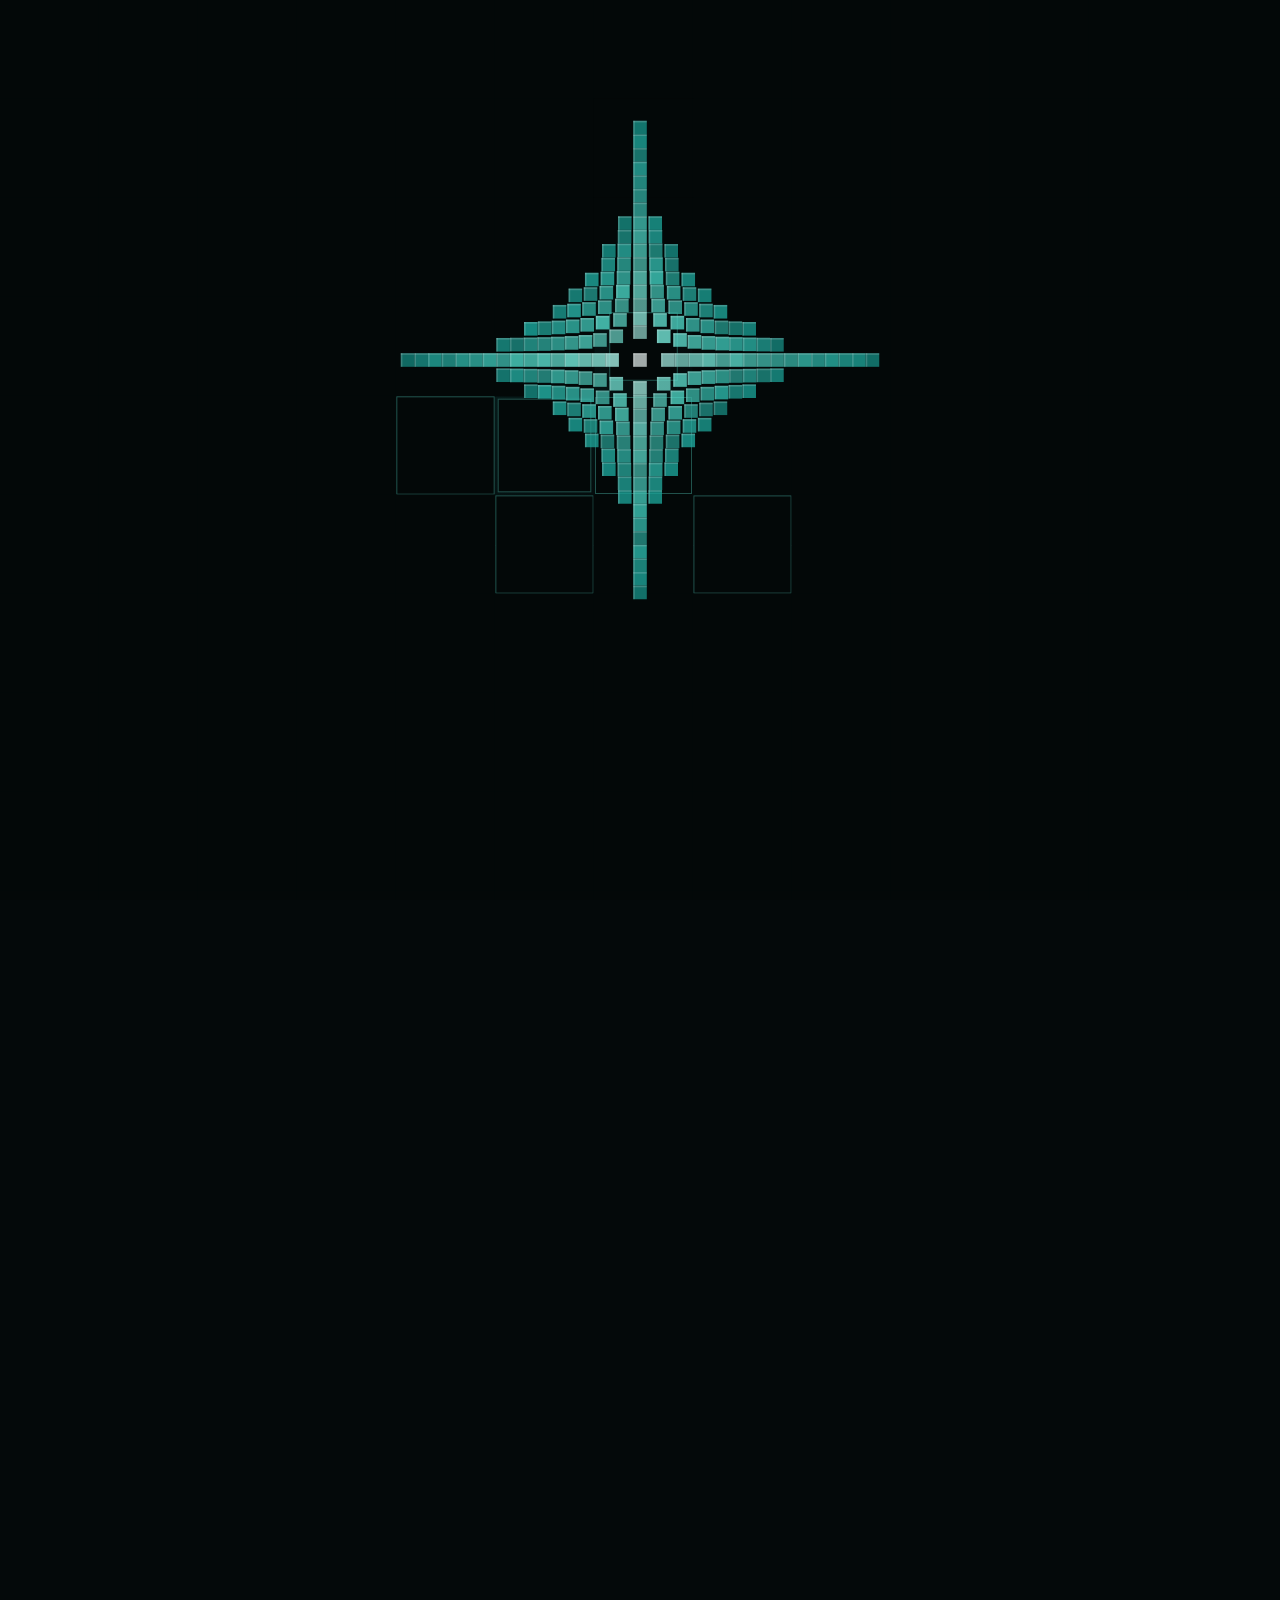
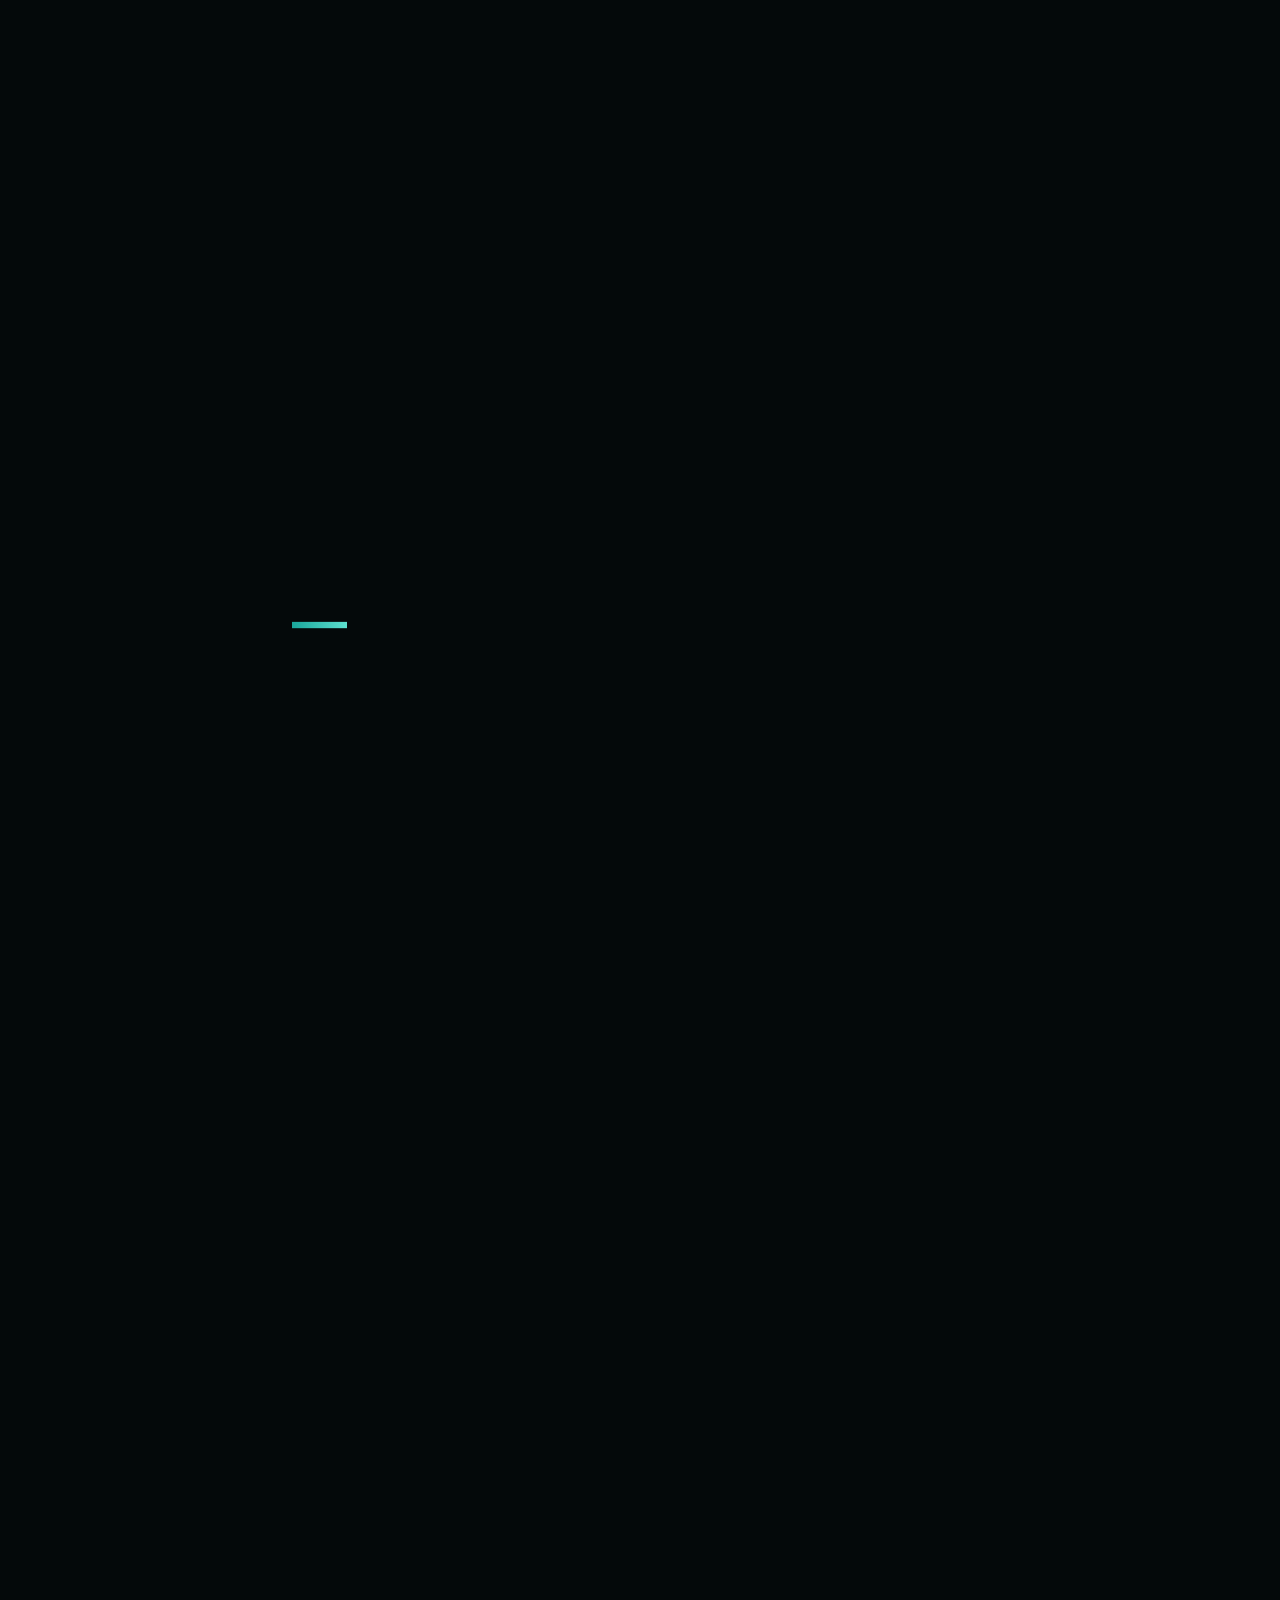
==== commit 880c8181: "Add files via upload" ====
--- a/index.html
+++ b/index.html
@@ -35,16 +35,13 @@
 <link rel="stylesheet" href="assets/css/fx.css">
 </head>
 <body class="antialiased">
-<div class="astrum-site astrum-home"><header class="site-header"><a class="brand brand-logo brand-icon" href="index.html" aria-label="Elezium — на главную"><img src="assets/images/elezium-icon.png" alt="Elezium" width="192" height="192"></a><nav class="main-nav" aria-label="Главная навигация"><a class="active" aria-current="page" href="index.html"><svg class="nav-icon" xmlns="http://www.w3.org/2000/svg" width="20" height="20" viewBox="0 0 24 24" fill="none" stroke="currentColor" stroke-width="2" stroke-linecap="round" stroke-linejoin="round" aria-hidden="true"><path d="M15 21v-8a1 1 0 0 0-1-1h-4a1 1 0 0 0-1 1v8"></path><path d="M3 10a2 2 0 0 1 .709-1.528l7-5.999a2 2 0 0 1 2.582 0l7 5.999A2 2 0 0 1 21 10v9a2 2 0 0 1-2 2H5a2 2 0 0 1-2-2z"></path></svg><span>Главное</span></a><a class="" href="shop.html"><svg class="nav-icon" xmlns="http://www.w3.org/2000/svg" width="20" height="20" viewBox="0 0 24 24" fill="none" stroke="currentColor" stroke-width="2" stroke-linecap="round" stroke-linejoin="round" aria-hidden="true"><path d="M6 2 3 6v14a2 2 0 0 0 2 2h14a2 2 0 0 0 2-2V6l-3-4Z"></path><path d="M3 6h18"></path><path d="M16 10a4 4 0 0 1-8 0"></path></svg><span>Магазин</span></a><a class="" href="rules.html"><svg class="nav-icon" xmlns="http://www.w3.org/2000/svg" width="20" height="20" viewBox="0 0 24 24" fill="none" stroke="currentColor" stroke-width="2" stroke-linecap="round" stroke-linejoin="round" aria-hidden="true"><path d="M15 12h-5"></path><path d="M15 8h-5"></path><path d="M19 17V5a2 2 0 0 0-2-2H4"></path><path d="M8 21h12a2 2 0 0 0 2-2v-1a1 1 0 0 0-1-1H11a1 1 0 0 0-1 1v1a2 2 0 1 1-4 0V5a2 2 0 1 0-4 0v2a1 1 0 0 0 1 1h3"></path></svg><span>Правила</span></a><a class="" href="wiki.html"><svg class="nav-icon" xmlns="http://www.w3.org/2000/svg" width="20" height="20" viewBox="0 0 24 24" fill="none" stroke="currentColor" stroke-width="2" stroke-linecap="round" stroke-linejoin="round" aria-hidden="true"><path d="M12 7v14"></path><path d="M3 18a1 1 0 0 1-1-1V4a1 1 0 0 1 1-1h5a4 4 0 0 1 4 4 4 4 0 0 1 4-4h5a1 1 0 0 1 1 1v13a1 1 0 0 1-1 1h-6a3 3 0 0 0-3 3 3 3 0 0 0-3-3z"></path></svg><span>Вики</span></a></nav><div class="header-tools"><button class="theme-toggle" type="button" aria-label="Сменить тему: светлая или тёмная" title="Сменить тему"><svg class="icon-sun" xmlns="http://www.w3.org/2000/svg" width="18" height="18" viewBox="0 0 24 24" fill="none" stroke="currentColor" stroke-width="2" stroke-linecap="round" stroke-linejoin="round" aria-hidden="true"><circle cx="12" cy="12" r="4"></circle><path d="M12 2v2"></path><path d="M12 20v2"></path><path d="m4.93 4.93 1.41 1.41"></path><path d="m17.66 17.66 1.41 1.41"></path><path d="M2 12h2"></path><path d="M20 12h2"></path><path d="m6.34 17.66-1.41 1.41"></path><path d="m19.07 4.93-1.41 1.41"></path></svg><svg class="icon-moon" xmlns="http://www.w3.org/2000/svg" width="18" height="18" viewBox="0 0 24 24" fill="none" stroke="currentColor" stroke-width="2" stroke-linecap="round" stroke-linejoin="round" aria-hidden="true"><path d="M12 3a6 6 0 0 0 9 9 9 9 0 1 1-9-9Z"></path></svg></button><a href="https://discord.gg/e6pXG4M3T2" target="_blank" rel="noopener noreferrer" class="header-cta"><svg class="cta-icon" xmlns="http://www.w3.org/2000/svg" width="18" height="18" viewBox="0 0 24 24" fill="none" stroke="currentColor" stroke-width="2" stroke-linecap="round" stroke-linejoin="round" aria-hidden="true"><line x1="6" x2="10" y1="11" y2="11"/><line x1="8" x2="8" y1="9" y2="13"/><line x1="15" x2="15.01" y1="12" y2="12"/><line x1="18" x2="18.01" y1="10" y2="10"/><path d="M17.32 5H6.68a4 4 0 0 0-3.978 3.59c-.006.052-.01.101-.017.152C2.604 9.416 2 14.456 2 16a3 3 0 0 0 3 3c1 0 1.5-.5 2-1l1.414-1.414A2 2 0 0 1 9.828 16h4.344a2 2 0 0 1 1.414.586L17 18c.5.5 1 1 2 1a3 3 0 0 0 3-3c0-1.545-.604-6.584-.685-7.258-.007-.05-.011-.1-.017-.151A4 4 0 0 0 17.32 5z"/></svg><span>Начать играть</span></a></div><button class="menu-toggle" aria-label="Открыть меню"><svg xmlns="http://www.w3.org/2000/svg" width="24" height="24" viewBox="0 0 24 24" fill="none" stroke="currentColor" stroke-width="2" stroke-linecap="round" stroke-linejoin="round" class="lucide lucide-menu" aria-hidden="true"><path d="M4 5h16"></path><path d="M4 12h16"></path><path d="M4 19h16"></path></svg></button></header><main><section class="hz-hero wrap" aria-labelledby="hz-title"><div class="hz-copy"><h1 id="hz-title">Добро пожаловать на <span class="hz-name">ELEZIUM</span></h1><p>Ванильный приватный и ламповый сервер майнкрафт с бесплатным доступом и без влияния на игровой процесс потусторонними силами! Мы объединяем игроков, создавая огромную платформу для творчества!</p></div><a class="hz-video" href="https://www.youtube.com/watch?v=Zd9Cis0T_IA" target="_blank" rel="noopener noreferrer" data-video="Zd9Cis0T_IA" aria-label="Смотреть видео о сервере на YouTube"><img class="hz-poster" src="https://i.ytimg.com/vi/Zd9Cis0T_IA/maxresdefault.jpg" alt="" loading="eager" referrerpolicy="no-referrer"><span class="hz-play" aria-hidden="true"><svg viewBox="0 0 24 24" width="30" height="30"><path d="M8 5.5v13a1 1 0 0 0 1.5.86l11-6.5a1 1 0 0 0 0-1.72l-11-6.5A1 1 0 0 0 8 5.5Z" fill="currentColor"/></svg></span></a></section><section class="hz-stats wrap" aria-label="Состояние сервера"><div class="hz-stat"><span class="hz-label"><i class="server-status-dot is-loading" title="Статус vanillatech.site. Данные обновляются примерно раз в 5 минут."></i>Сейчас</span><strong class="hz-num" data-online-num>…</strong><span class="hz-sub server-online" aria-live="polite">игроков онлайн</span></div><div class="hz-stat"><span class="hz-label">Сезон</span><strong class="hz-num">2</strong><span class="hz-sub">идёт с 25 августа</span></div><button class="hz-stat hz-ip" type="button" data-copy-ip><span class="hz-label"><small>IP сервера</small></span><strong class="hz-num hz-num-ip">vanillatech.site</strong><span class="hz-sub">нажмите, чтобы скопировать <svg xmlns="http://www.w3.org/2000/svg" width="15" height="15" viewBox="0 0 24 24" fill="none" stroke="currentColor" stroke-width="2" stroke-linecap="round" stroke-linejoin="round" aria-hidden="true"><rect width="14" height="14" x="8" y="8" rx="2" ry="2"></rect><path d="M4 16c-1.1 0-2-.9-2-2V4c0-1.1.9-2 2-2h10c1.1 0 2 .9 2 2"></path></svg></span></button></section><section class="mq" aria-label="О сервере"><div class="mq-track"><div class="mq-group"><span class="mq-item">Ванильный мир</span><i class="mq-star" aria-hidden="true"></i><span class="mq-item">Твоя история в ELEZIUM</span><i class="mq-star" aria-hidden="true"></i><span class="mq-item">Свобода строить</span><i class="mq-star" aria-hidden="true"></i><span class="mq-item">Люди, с которыми по пути</span><i class="mq-star" aria-hidden="true"></i><span class="mq-item mq-hot">Сезон 2 уже идёт</span><i class="mq-star" aria-hidden="true"></i><span class="mq-item">Ванильный мир</span><i class="mq-star" aria-hidden="true"></i><span class="mq-item">Твоя история в ELEZIUM</span><i class="mq-star" aria-hidden="true"></i><span class="mq-item">Свобода строить</span><i class="mq-star" aria-hidden="true"></i><span class="mq-item">Люди, с которыми по пути</span><i class="mq-star" aria-hidden="true"></i><span class="mq-item mq-hot">Сезон 2 уже идёт</span><i class="mq-star" aria-hidden="true"></i></div><div class="mq-group" aria-hidden="true"><span class="mq-item">Ванильный мир</span><i class="mq-star" aria-hidden="true"></i><span class="mq-item">Твоя история в ELEZIUM</span><i class="mq-star" aria-hidden="true"></i><span class="mq-item">Свобода строить</span><i class="mq-star" aria-hidden="true"></i><span class="mq-item">Люди, с которыми по пути</span><i class="mq-star" aria-hidden="true"></i><span class="mq-item mq-hot">Сезон 2 уже идёт</span><i class="mq-star" aria-hidden="true"></i><span class="mq-item">Ванильный мир</span><i class="mq-star" aria-hidden="true"></i><span class="mq-item">Твоя история в ELEZIUM</span><i class="mq-star" aria-hidden="true"></i><span class="mq-item">Свобода строить</span><i class="mq-star" aria-hidden="true"></i><span class="mq-item">Люди, с которыми по пути</span><i class="mq-star" aria-hidden="true"></i><span class="mq-item mq-hot">Сезон 2 уже идёт</span><i class="mq-star" aria-hidden="true"></i></div></div></section><section class="section wrap about-section"><div class="section-heading"><div><span class="eyebrow">О СЕРВЕРЕ</span><h2>Здесь всё начинается<br>с одного блока.</h2></div><p>Elezium — ванильный полу-РП проект, где каждый выбирает своё приключение. Исследуйте мир, стройте уютные дома, развивайте фермы или объединяйтесь с другими игроками в города. Участие в РП необязательно: можно заниматься любимым делом и просто наслаждаться выживанием. Здесь ценят совместные проекты, добрососедство и уважение к чужому труду.</p></div><div class="bento">
-<article class="bt bt-season" data-tilt><span class="bt-tag">СЕЗОНЫ</span><h3>Каждый сезон — отдельная история</h3><p>Карты старых сезонов сохраняются: доступ к ним есть у подписчиков PLUS.</p><div class="tl" data-s1="2026-07-01" data-e1="2026-08-20" data-s2="2026-08-25"><div class="tl-bar" aria-hidden="true"><i class="tl-s1"></i><i class="tl-gap"></i><i class="tl-s2"></i></div><div class="tl-legend"><span><b>Сезон 1</b><em class="tl-d1">51</em> дн.</span><span class="live"><b>Сезон 2</b>день <em class="tl-d2" data-day>—</em></span></div></div></article>
-<article class="bt bt-vanilla" data-tilt><svg class="bt-cube" viewBox="0 0 120 120" aria-hidden="true"><path d="M60 8 104 32v56L60 112 16 88V32z" fill="#0c2b28" stroke="#5ce0cf" stroke-width="2"/><path d="M60 8 104 32 60 56 16 32z" fill="#5ce0cf"/><path d="M60 56v56L16 88V32z" fill="#1aa79c"/><path d="M60 56v56l44-24V32z" fill="#0f6f68"/><path d="M38 20 82 44M27 26l44 24M49 14l44 24" stroke="#a3f2e6" stroke-width="1.4" opacity=".55"/><path d="M60 56 16 32M60 56l44-24M60 56v56" stroke="#04231f" stroke-width="1.6" opacity=".5"/></svg><h3>Та самая ванилла</h3><p>Без /spawn, /kit и лишних упрощений. Рабочие фермы, ванильный спавнрейт и механики, дополняющие игру.</p><span class="bt-tag">НАСТОЯЩЕЕ ВЫЖИВАНИЕ</span></article>
+<div class="astrum-site astrum-home"><header class="site-header"><a class="brand brand-logo brand-word" href="index.html" aria-label="Elezium — на главную"><img src="assets/images/elezium-wordmark.png" alt="Elezium" width="1118" height="225"></a><nav class="main-nav" aria-label="Главная навигация"><a class="active" aria-current="page" href="index.html"><svg class="nav-icon" xmlns="http://www.w3.org/2000/svg" width="20" height="20" viewBox="0 0 24 24" fill="none" stroke="currentColor" stroke-width="2" stroke-linecap="round" stroke-linejoin="round" aria-hidden="true"><path d="M15 21v-8a1 1 0 0 0-1-1h-4a1 1 0 0 0-1 1v8"></path><path d="M3 10a2 2 0 0 1 .709-1.528l7-5.999a2 2 0 0 1 2.582 0l7 5.999A2 2 0 0 1 21 10v9a2 2 0 0 1-2 2H5a2 2 0 0 1-2-2z"></path></svg><span>Главное</span></a><a class="" href="shop.html"><svg class="nav-icon" xmlns="http://www.w3.org/2000/svg" width="20" height="20" viewBox="0 0 24 24" fill="none" stroke="currentColor" stroke-width="2" stroke-linecap="round" stroke-linejoin="round" aria-hidden="true"><path d="M6 2 3 6v14a2 2 0 0 0 2 2h14a2 2 0 0 0 2-2V6l-3-4Z"></path><path d="M3 6h18"></path><path d="M16 10a4 4 0 0 1-8 0"></path></svg><span>Магазин</span></a><a class="" href="rules.html"><svg class="nav-icon" xmlns="http://www.w3.org/2000/svg" width="20" height="20" viewBox="0 0 24 24" fill="none" stroke="currentColor" stroke-width="2" stroke-linecap="round" stroke-linejoin="round" aria-hidden="true"><path d="M15 12h-5"></path><path d="M15 8h-5"></path><path d="M19 17V5a2 2 0 0 0-2-2H4"></path><path d="M8 21h12a2 2 0 0 0 2-2v-1a1 1 0 0 0-1-1H11a1 1 0 0 0-1 1v1a2 2 0 1 1-4 0V5a2 2 0 1 0-4 0v2a1 1 0 0 0 1 1h3"></path></svg><span>Правила</span></a><a class="" href="wiki.html"><svg class="nav-icon" xmlns="http://www.w3.org/2000/svg" width="20" height="20" viewBox="0 0 24 24" fill="none" stroke="currentColor" stroke-width="2" stroke-linecap="round" stroke-linejoin="round" aria-hidden="true"><path d="M12 7v14"></path><path d="M3 18a1 1 0 0 1-1-1V4a1 1 0 0 1 1-1h5a4 4 0 0 1 4 4 4 4 0 0 1 4-4h5a1 1 0 0 1 1 1v13a1 1 0 0 1-1 1h-6a3 3 0 0 0-3 3 3 3 0 0 0-3-3z"></path></svg><span>Вики</span></a></nav><div class="header-tools"><button class="theme-toggle" type="button" aria-label="Сменить тему: светлая или тёмная" title="Сменить тему"><svg class="icon-sun" xmlns="http://www.w3.org/2000/svg" width="18" height="18" viewBox="0 0 24 24" fill="none" stroke="currentColor" stroke-width="2" stroke-linecap="round" stroke-linejoin="round" aria-hidden="true"><circle cx="12" cy="12" r="4"></circle><path d="M12 2v2"></path><path d="M12 20v2"></path><path d="m4.93 4.93 1.41 1.41"></path><path d="m17.66 17.66 1.41 1.41"></path><path d="M2 12h2"></path><path d="M20 12h2"></path><path d="m6.34 17.66-1.41 1.41"></path><path d="m19.07 4.93-1.41 1.41"></path></svg><svg class="icon-moon" xmlns="http://www.w3.org/2000/svg" width="18" height="18" viewBox="0 0 24 24" fill="none" stroke="currentColor" stroke-width="2" stroke-linecap="round" stroke-linejoin="round" aria-hidden="true"><path d="M12 3a6 6 0 0 0 9 9 9 9 0 1 1-9-9Z"></path></svg></button><a href="https://discord.gg/e6pXG4M3T2" target="_blank" rel="noopener noreferrer" class="header-cta"><svg class="cta-icon" xmlns="http://www.w3.org/2000/svg" width="18" height="18" viewBox="0 0 24 24" fill="none" stroke="currentColor" stroke-width="2" stroke-linecap="round" stroke-linejoin="round" aria-hidden="true"><path d="M7.9 20A9 9 0 1 0 4 16.1L2 22Z"/></svg><span>Наш Discord</span><svg class="cta-arrow" xmlns="http://www.w3.org/2000/svg" width="14" height="14" viewBox="0 0 24 24" fill="none" stroke="currentColor" stroke-width="2.2" stroke-linecap="round" stroke-linejoin="round" aria-hidden="true"><path d="M7 7h10v10"/><path d="M7 17 17 7"/></svg></a></div><button class="menu-toggle" aria-label="Открыть меню"><svg xmlns="http://www.w3.org/2000/svg" width="24" height="24" viewBox="0 0 24 24" fill="none" stroke="currentColor" stroke-width="2" stroke-linecap="round" stroke-linejoin="round" class="lucide lucide-menu" aria-hidden="true"><path d="M4 5h16"></path><path d="M4 12h16"></path><path d="M4 19h16"></path></svg></button></header><main><section class="hz-hero wrap" aria-labelledby="hz-title"><div class="hz-copy"><h1 id="hz-title">Добро пожаловать на <span class="hz-name">ELEZIUM</span></h1><p>Ванильный приватный и ламповый сервер майнкрафт с бесплатным доступом и без влияния на игровой процесс потусторонними силами! Мы объединяем игроков, создавая огромную платформу для творчества!</p></div><a class="hz-video" href="https://www.youtube.com/watch?v=Zd9Cis0T_IA" target="_blank" rel="noopener noreferrer" data-video="Zd9Cis0T_IA" aria-label="Смотреть видео о сервере на YouTube"><img class="hz-poster" src="https://i.ytimg.com/vi/Zd9Cis0T_IA/maxresdefault.jpg" alt="" loading="eager" referrerpolicy="no-referrer"><span class="hz-play" aria-hidden="true"><svg viewBox="0 0 24 24" width="30" height="30"><path d="M8 5.5v13a1 1 0 0 0 1.5.86l11-6.5a1 1 0 0 0 0-1.72l-11-6.5A1 1 0 0 0 8 5.5Z" fill="currentColor"/></svg></span></a></section><section class="hz-stats wrap" aria-label="Состояние сервера"><div class="hz-stat"><span class="hz-label"><i class="server-status-dot is-loading" title="Статус vanillatech.site. Данные обновляются примерно раз в 5 минут."></i>Сейчас</span><strong class="hz-num" data-online-num>…</strong><span class="hz-sub server-online" aria-live="polite">игроков онлайн</span></div><div class="hz-stat"><span class="hz-label">Сезон</span><strong class="hz-num">2</strong><span class="hz-sub">идёт с 25 августа</span></div><button class="hz-stat hz-ip" type="button" data-copy-ip><span class="hz-label"><small>IP сервера</small></span><strong class="hz-num hz-num-ip">vanillatech.site</strong><span class="hz-sub">нажмите, чтобы скопировать <svg xmlns="http://www.w3.org/2000/svg" width="15" height="15" viewBox="0 0 24 24" fill="none" stroke="currentColor" stroke-width="2" stroke-linecap="round" stroke-linejoin="round" aria-hidden="true"><rect width="14" height="14" x="8" y="8" rx="2" ry="2"></rect><path d="M4 16c-1.1 0-2-.9-2-2V4c0-1.1.9-2 2-2h10c1.1 0 2 .9 2 2"></path></svg></span></button></section><section class="mq" aria-label="О сервере"><div class="mq-track"><div class="mq-group"><span class="mq-item">Ванильный мир</span><i class="mq-star" aria-hidden="true"></i><span class="mq-item">Твоя история в ELEZIUM</span><i class="mq-star" aria-hidden="true"></i><span class="mq-item">Свобода строить</span><i class="mq-star" aria-hidden="true"></i><span class="mq-item">Люди, с которыми по пути</span><i class="mq-star" aria-hidden="true"></i><span class="mq-item mq-hot">Сезон 2 уже идёт</span><i class="mq-star" aria-hidden="true"></i><span class="mq-item">Ванильный мир</span><i class="mq-star" aria-hidden="true"></i><span class="mq-item">Твоя история в ELEZIUM</span><i class="mq-star" aria-hidden="true"></i><span class="mq-item">Свобода строить</span><i class="mq-star" aria-hidden="true"></i><span class="mq-item">Люди, с которыми по пути</span><i class="mq-star" aria-hidden="true"></i><span class="mq-item mq-hot">Сезон 2 уже идёт</span><i class="mq-star" aria-hidden="true"></i></div><div class="mq-group" aria-hidden="true"><span class="mq-item">Ванильный мир</span><i class="mq-star" aria-hidden="true"></i><span class="mq-item">Твоя история в ELEZIUM</span><i class="mq-star" aria-hidden="true"></i><span class="mq-item">Свобода строить</span><i class="mq-star" aria-hidden="true"></i><span class="mq-item">Люди, с которыми по пути</span><i class="mq-star" aria-hidden="true"></i><span class="mq-item mq-hot">Сезон 2 уже идёт</span><i class="mq-star" aria-hidden="true"></i><span class="mq-item">Ванильный мир</span><i class="mq-star" aria-hidden="true"></i><span class="mq-item">Твоя история в ELEZIUM</span><i class="mq-star" aria-hidden="true"></i><span class="mq-item">Свобода строить</span><i class="mq-star" aria-hidden="true"></i><span class="mq-item">Люди, с которыми по пути</span><i class="mq-star" aria-hidden="true"></i><span class="mq-item mq-hot">Сезон 2 уже идёт</span><i class="mq-star" aria-hidden="true"></i></div></div></section><section class="section wrap about-section"><div class="section-heading"><div><span class="eyebrow">О СЕРВЕРЕ</span><h2>Здесь всё начинается<br>с одного блока.</h2></div><p>Elezium — ванильный полу-РП проект, где каждый выбирает своё приключение. Исследуйте мир, стройте уютные дома, развивайте фермы или объединяйтесь с другими игроками в города. Участие в РП необязательно: можно заниматься любимым делом и просто наслаждаться выживанием. Здесь ценят совместные проекты, добрососедство и уважение к чужому труду.</p></div><div class="bento">
+<article class="bt bt-vanilla" data-tilt><svg class="bt-cube" viewBox="0 0 120 120" aria-hidden="true"><path d="M60 8 104 32v56L60 112 16 88V32z" fill="#10301a" stroke="#6ee27a" stroke-width="2"/><path d="M60 8 104 32 60 56 16 32z" fill="#6ee27a"/><path d="M60 56v56L16 88V32z" fill="#3fb34f"/><path d="M60 56v56l44-24V32z" fill="#27802f"/><path d="M38 20 82 44M27 26l44 24M49 14l44 24" stroke="#d3fad3" stroke-width="1.4" opacity=".55"/><path d="M60 56 16 32M60 56l44-24M60 56v56" stroke="#0a2a10" stroke-width="1.6" opacity=".5"/></svg><h3>Та самая ванилла</h3><p>Без /spawn, /kit и лишних упрощений. Рабочие фермы, ванильный спавнрейт и механики, дополняющие игру.</p><span class="bt-tag">НАСТОЯЩЕЕ ВЫЖИВАНИЕ</span></article>
 <article class="bt bt-people" data-tilt><div class="bt-heads" aria-hidden="true"><i class="bt-head h1"><b></b><b></b></i><i class="bt-head h2"><b></b><b></b></i><i class="bt-head h3"><b></b><b></b></i><i class="bt-head h4"><b></b><b></b></i></div><h3>Свои люди рядом</h3><p>Строй города, знакомься и участвуй в жизни сообщества. Министры и РП — по желанию, а не по обязанности.</p><span class="bt-tag">БОЛЬШЕ, ЧЕМ СОСЕДИ</span></article>
 <article class="bt bt-respect" data-tilt><span class="bt-shield" aria-hidden="true"><svg viewBox="0 0 24 24" fill="none" stroke="currentColor" stroke-width="1.8" stroke-linecap="round" stroke-linejoin="round"><path d="M12 3 5 6v5c0 4.4 2.8 8.3 7 10 4.2-1.7 7-5.6 7-10V6z"/><path d="m9 12 2.2 2.2L15.5 10"/></svg></span><h3>Общий мир. Уважение.</h3><p>Без приватов, с правилами против грифа и краж. Здесь ценят твои постройки, время и уважение к другим.</p><a class="text-link" href="rules.html">Читать правила <svg xmlns="http://www.w3.org/2000/svg" width="15" height="15" viewBox="0 0 24 24" fill="none" stroke="currentColor" stroke-width="2" stroke-linecap="round" stroke-linejoin="round" aria-hidden="true"><path d="M7 7h10v10"></path><path d="M7 17 17 7"></path></svg></a></article>
 <article class="bt bt-ver" data-tilt><span class="bt-tag">ВЕРСИИ</span><div class="bt-big"><span>1.21.11</span><i></i><span>26.2</span></div><p>Заходите с любой версии из диапазона. Лицензия Minecraft не нужна.</p></article>
-<article class="bt bt-start" data-tilt><span class="bt-tag">СТАРТ ЗА МИНУТУ</span><h3>Заявка не нужна</h3><ol class="bt-flow"><li><b>1</b>Discord</li><li><b>2</b>vanillatech.site</li><li><b>3</b>Код в канал привязки</li></ol><button type="button" class="bt-ip" data-fx-copy="vanillatech.site"><span>vanillatech.site</span><small>скопировать IP</small></button></article>
-</div></section><section class="wrap world-banner pixel-world"><canvas class="galaxy" aria-hidden="true"></canvas><div class="world-banner-copy"><span class="eyebrow">ИССЛЕДУЙ ELEZIUM</span><h2>Карта звёздного мира</h2><p>Исследуйте мир в браузере: найдите спавн, города и постройки игроков до подключения к серверу и найдите то, что запало вам в сердце.</p><a href="https://astrums.pro/map" target="_blank" rel="noopener noreferrer" class="button light">Открыть карту мира <svg xmlns="http://www.w3.org/2000/svg" width="18" height="18" viewBox="0 0 24 24" fill="none" stroke="currentColor" stroke-width="2" stroke-linecap="round" stroke-linejoin="round" class="lucide lucide-arrow-up-right" aria-hidden="true"><path d="M7 7h10v10"></path><path d="M7 17 17 7"></path></svg></a></div></section><section id="start" class="section wrap faq hq" aria-labelledby="faq-title"><div class="hq-head"><h2 id="faq-title">Вопрос <span>—</span> ответ</h2><a class="hq-all" href="more.html">Все вопросы <svg xmlns="http://www.w3.org/2000/svg" width="18" height="18" viewBox="0 0 24 24" fill="none" stroke="currentColor" stroke-width="2" stroke-linecap="round" stroke-linejoin="round" aria-hidden="true"><path d="M7 7h10v10"></path><path d="M7 17 17 7"></path></svg></a></div><div class="hq-grid"><article class="hq-card hq-join"><span class="hq-tag">01</span><h3>Как зайти на сервер?</h3><ol class="hq-steps"><li><span class="hq-dot">1</span><div><strong>Зайдите в Discord</strong><p>Присоединитесь к нашему Discord-серверу. Заявка не нужна.</p></div></li><li><span class="hq-dot">2</span><div><strong>Зарегистрируйтесь</strong><p>Зайдите на сервер vanillatech.site и пройдите регистрацию. В игре появится код.</p></div></li><li><span class="hq-dot">3</span><div><strong>Привяжите аккаунт</strong><p>Отправьте код в канал привязки в Discord. Готово, можно играть!</p></div></li></ol></article><article class="hq-card hq-season"><span class="hq-tag">02</span><h3>Когда начался сезон?</h3><div class="hq-bars" aria-hidden="true"><div class="hq-bar-col"><span class="hq-bar-top">Сезон 1</span><i class="hq-bar hq-bar-off"><b class="hq-fill"></b></i></div><div class="hq-bar-col hq-bar-wide"><span class="hq-bar-top hq-now">сейчас</span><i class="hq-bar hq-bar-on"><b class="hq-fill"></b></i></div></div><ul class="hq-list"><li><i class="hq-pip"></i><b>Сезон 1</b><span>1 июля – 20 августа 2026</span></li><li class="is-now"><i class="hq-pip"></i><b>Сезон 2</b><span>с 25 августа, идёт сейчас</span></li></ul><p class="hq-note">Первый сезон шёл с 1 июля по 20 августа, а 25 августа начался второй. Карты старых сезонов сохраняются: доступ к ним у подписчиков PLUS.</p></article><article class="hq-card hq-free"><span class="hq-tag">03</span><h3>Платный ли доступ?</h3><div class="hq-zero" aria-hidden="true">0<span>₽</span></div><p class="hq-note">Нет, играть на сервере бесплатно. Заявка не нужна: заходите, регистрируйтесь и привязывайте аккаунт к Discord.</p><ul class="hq-checks"><li><svg xmlns="http://www.w3.org/2000/svg" width="16" height="16" viewBox="0 0 24 24" fill="none" stroke="currentColor" stroke-width="2" stroke-linecap="round" stroke-linejoin="round" aria-hidden="true"><path d="M20 6 9 17l-5-5"></path></svg>Лицензия Minecraft не нужна</li><li><svg xmlns="http://www.w3.org/2000/svg" width="16" height="16" viewBox="0 0 24 24" fill="none" stroke="currentColor" stroke-width="2" stroke-linecap="round" stroke-linejoin="round" aria-hidden="true"><path d="M20 6 9 17l-5-5"></path></svg>Версии 1.21.11–26.2</li><li><svg xmlns="http://www.w3.org/2000/svg" width="16" height="16" viewBox="0 0 24 24" fill="none" stroke="currentColor" stroke-width="2" stroke-linecap="round" stroke-linejoin="round" aria-hidden="true"><path d="M20 6 9 17l-5-5"></path></svg>Заявка не нужна</li></ul></article></div><div class="faq-links"><div class="faq-links-head"><span class="eyebrow">МЫ В СЕТИ</span><h3>Присоединяйся к нашим соцсетям</h3></div><div class="social-grid"><a class="social-card social-discord" href="https://discord.gg/e6pXG4M3T2" target="_blank" rel="noopener noreferrer"><span class="social-icon"><svg xmlns="http://www.w3.org/2000/svg" width="26" height="26" viewBox="0 0 24 24" fill="currentColor" aria-hidden="true"><path d="M20.317 4.37a19.8 19.8 0 0 0-4.885-1.515.074.074 0 0 0-.079.037c-.21.375-.444.864-.608 1.25a18.3 18.3 0 0 0-5.487 0 13 13 0 0 0-.617-1.25.08.08 0 0 0-.079-.037A19.7 19.7 0 0 0 3.677 4.37a.1.1 0 0 0-.032.027C.533 9.046-.32 13.58.099 18.057a.08.08 0 0 0 .031.057 19.9 19.9 0 0 0 5.993 3.03.08.08 0 0 0 .084-.028c.462-.63.874-1.295 1.226-1.994a.076.076 0 0 0-.041-.106 13 13 0 0 1-1.872-.892.077.077 0 0 1-.008-.128 10 10 0 0 0 .372-.292.07.07 0 0 1 .077-.01c3.928 1.793 8.18 1.793 12.062 0a.07.07 0 0 1 .078.01c.12.098.246.198.373.292a.077.077 0 0 1-.006.127 12.3 12.3 0 0 1-1.873.892.077.077 0 0 0-.041.107c.36.698.772 1.362 1.225 1.993a.08.08 0 0 0 .084.028 19.8 19.8 0 0 0 6.002-3.03.08.08 0 0 0 .032-.054c.5-5.177-.838-9.674-3.549-13.66a.06.06 0 0 0-.031-.03M8.02 15.33c-1.182 0-2.157-1.085-2.157-2.419 0-1.333.956-2.419 2.157-2.419 1.21 0 2.176 1.096 2.157 2.42 0 1.333-.956 2.418-2.157 2.418m7.975 0c-1.183 0-2.157-1.085-2.157-2.419 0-1.333.955-2.419 2.157-2.419 1.21 0 2.176 1.096 2.157 2.42 0 1.333-.946 2.418-2.157 2.418"/></svg></span><span class="social-text"><strong>Discord</strong><small>Привязка аккаунта и общение</small></span><svg class="social-arrow" xmlns="http://www.w3.org/2000/svg" width="18" height="18" viewBox="0 0 24 24" fill="none" stroke="currentColor" stroke-width="2" stroke-linecap="round" stroke-linejoin="round" aria-hidden="true"><path d="M7 7h10v10"></path><path d="M7 17 17 7"></path></svg></a><a class="social-card social-telegram" href="https://t.me/elezium_vanilla" target="_blank" rel="noopener noreferrer"><span class="social-icon"><svg xmlns="http://www.w3.org/2000/svg" width="26" height="26" viewBox="0 0 24 24" fill="currentColor" aria-hidden="true"><path d="M11.944 0A12 12 0 0 0 0 12a12 12 0 0 0 12 12 12 12 0 0 0 12-12A12 12 0 0 0 12 0zm4.962 7.224c.1-.002.321.023.465.14a.5.5 0 0 1 .171.325c.016.093.036.306.02.472-.18 1.898-.962 6.502-1.36 8.627-.168.9-.499 1.201-.82 1.23-.696.065-1.225-.46-1.9-.902-1.056-.693-1.653-1.124-2.678-1.8-1.185-.78-.417-1.21.258-1.91.177-.184 3.247-2.977 3.307-3.23.007-.032.014-.15-.056-.212s-.174-.041-.249-.024q-.159.037-5.061 3.345-.72.495-1.302.48c-.428-.008-1.252-.241-1.865-.44-.752-.245-1.349-.374-1.297-.789q.04-.324.893-.663 5.247-2.286 6.998-3.014c3.332-1.386 4.025-1.627 4.476-1.635"/></svg></span><span class="social-text"><strong>Telegram</strong><small>Новости и анонсы</small></span><svg class="social-arrow" xmlns="http://www.w3.org/2000/svg" width="18" height="18" viewBox="0 0 24 24" fill="none" stroke="currentColor" stroke-width="2" stroke-linecap="round" stroke-linejoin="round" aria-hidden="true"><path d="M7 7h10v10"></path><path d="M7 17 17 7"></path></svg></a><a class="social-card social-youtube" href="https://youtube.com/@ibronci?si=vXo2a5nCGQvkY5sm" target="_blank" rel="noopener noreferrer"><span class="social-icon"><svg xmlns="http://www.w3.org/2000/svg" width="26" height="26" viewBox="0 0 24 24" fill="currentColor" aria-hidden="true"><path d="M23.498 6.186a3.02 3.02 0 0 0-2.122-2.136C19.505 3.545 12 3.545 12 3.545s-7.505 0-9.377.505A3.02 3.02 0 0 0 .502 6.186C0 8.07 0 12 0 12s0 3.93.502 5.814a3.02 3.02 0 0 0 2.122 2.136c1.871.505 9.376.505 9.376.505s7.505 0 9.377-.505a3.02 3.02 0 0 0 2.122-2.136C24 15.93 24 12 24 12s0-3.93-.502-5.814M9.545 15.568V8.432L15.818 12z"/></svg></span><span class="social-text"><strong>YouTube</strong><small>Видео и ролики о сервере</small></span><svg class="social-arrow" xmlns="http://www.w3.org/2000/svg" width="18" height="18" viewBox="0 0 24 24" fill="none" stroke="currentColor" stroke-width="2" stroke-linecap="round" stroke-linejoin="round" aria-hidden="true"><path d="M7 7h10v10"></path><path d="M7 17 17 7"></path></svg></a></div></div></section></main><footer class="site-footer wrap"><div class="footer-top"><div class="footer-brand"><a class="brand brand-logo footer-logo" href="index.html" aria-label="Elezium — на главную"><img src="assets/images/elezium-wordmark.png" alt="Elezium" width="1118" height="225" loading="lazy"></a></div><div class="footer-links"><a href="rules.html">Правила</a><a href="shop.html">Магазин</a></div></div><div class="footer-bottom"><span>© 2026 Elezium</span><span>Независимый проект. Не связан с Mojang или Microsoft.</span><span>Сделано для своих <span class="accent">✦</span></span></div></footer></div>
+</div></section><section class="wrap world-banner pixel-world"><img class="world-map" src="assets/images/world-map.png" alt="" width="1890" height="768" loading="lazy" decoding="async"><div class="world-banner-copy"><span class="eyebrow">ИССЛЕДУЙ ELEZIUM</span><h2>Онлайн карта сервера</h2><p>Исследуйте мир в браузере: найдите спавн, города и постройки игроков до подключения к серверу и найдите то, что запало вам в сердце.</p><a href="https://astrums.pro/map" target="_blank" rel="noopener noreferrer" class="button light">Открыть карту мира <svg xmlns="http://www.w3.org/2000/svg" width="18" height="18" viewBox="0 0 24 24" fill="none" stroke="currentColor" stroke-width="2" stroke-linecap="round" stroke-linejoin="round" class="lucide lucide-arrow-up-right" aria-hidden="true"><path d="M7 7h10v10"></path><path d="M7 17 17 7"></path></svg></a></div></section><section id="start" class="section wrap faq hq" aria-labelledby="faq-title"><div class="hq-head"><h2 id="faq-title">Вопрос <span>—</span> ответ</h2><a class="hq-all" href="more.html">Все вопросы <svg xmlns="http://www.w3.org/2000/svg" width="18" height="18" viewBox="0 0 24 24" fill="none" stroke="currentColor" stroke-width="2" stroke-linecap="round" stroke-linejoin="round" aria-hidden="true"><path d="M7 7h10v10"></path><path d="M7 17 17 7"></path></svg></a></div><div class="hq-grid"><article class="hq-card hq-join"><span class="hq-tag">01</span><h3>Как зайти на сервер?</h3><ol class="hq-steps"><li><span class="hq-dot">1</span><div><strong>Зайдите в Discord</strong><p>Присоединитесь к нашему Discord-серверу. Заявка не нужна.</p></div></li><li><span class="hq-dot">2</span><div><strong>Зарегистрируйтесь</strong><p>Зайдите на сервер vanillatech.site и пройдите регистрацию. В игре появится код.</p></div></li><li><span class="hq-dot">3</span><div><strong>Привяжите аккаунт</strong><p>Отправьте код в канал привязки в Discord. Готово, можно играть!</p></div></li></ol></article><article class="hq-card hq-season"><span class="hq-tag">02</span><h3>Когда начался сезон?</h3><div class="hq-bars" aria-hidden="true"><div class="hq-bar-col"><span class="hq-bar-top">Сезон 1</span><i class="hq-bar hq-bar-off"><b class="hq-fill"></b></i></div><div class="hq-bar-col hq-bar-wide"><span class="hq-bar-top hq-now">сейчас</span><i class="hq-bar hq-bar-on"><b class="hq-fill"></b></i></div></div><ul class="hq-list"><li><i class="hq-pip"></i><b>Сезон 1</b><span>1 июля – 20 августа 2026</span></li><li class="is-now"><i class="hq-pip"></i><b>Сезон 2</b><span>с 25 августа, идёт сейчас</span></li></ul><p class="hq-note">Первый сезон шёл с 1 июля по 20 августа, а 25 августа начался второй. Карты старых сезонов сохраняются: доступ к ним у подписчиков PLUS.</p></article><article class="hq-card hq-free"><span class="hq-tag">03</span><h3>Платный ли доступ?</h3><div class="hq-zero" aria-hidden="true">0<span>₽</span></div><p class="hq-note">Нет, играть на сервере бесплатно. Заявка не нужна: заходите, регистрируйтесь и привязывайте аккаунт к Discord.</p><ul class="hq-checks"><li><svg xmlns="http://www.w3.org/2000/svg" width="16" height="16" viewBox="0 0 24 24" fill="none" stroke="currentColor" stroke-width="2" stroke-linecap="round" stroke-linejoin="round" aria-hidden="true"><path d="M20 6 9 17l-5-5"></path></svg>Лицензия Minecraft не нужна</li><li><svg xmlns="http://www.w3.org/2000/svg" width="16" height="16" viewBox="0 0 24 24" fill="none" stroke="currentColor" stroke-width="2" stroke-linecap="round" stroke-linejoin="round" aria-hidden="true"><path d="M20 6 9 17l-5-5"></path></svg>Версии 1.21.11–26.2</li><li><svg xmlns="http://www.w3.org/2000/svg" width="16" height="16" viewBox="0 0 24 24" fill="none" stroke="currentColor" stroke-width="2" stroke-linecap="round" stroke-linejoin="round" aria-hidden="true"><path d="M20 6 9 17l-5-5"></path></svg>Заявка не нужна</li></ul></article></div><div class="faq-links"><div class="faq-links-head"><span class="eyebrow">МЫ В СЕТИ</span><h3>Присоединяйся к нашим соцсетям</h3></div><div class="social-grid"><a class="social-card social-discord" href="https://discord.gg/e6pXG4M3T2" target="_blank" rel="noopener noreferrer"><span class="social-icon"><svg xmlns="http://www.w3.org/2000/svg" width="26" height="26" viewBox="0 0 24 24" fill="currentColor" aria-hidden="true"><path d="M20.317 4.37a19.8 19.8 0 0 0-4.885-1.515.074.074 0 0 0-.079.037c-.21.375-.444.864-.608 1.25a18.3 18.3 0 0 0-5.487 0 13 13 0 0 0-.617-1.25.08.08 0 0 0-.079-.037A19.7 19.7 0 0 0 3.677 4.37a.1.1 0 0 0-.032.027C.533 9.046-.32 13.58.099 18.057a.08.08 0 0 0 .031.057 19.9 19.9 0 0 0 5.993 3.03.08.08 0 0 0 .084-.028c.462-.63.874-1.295 1.226-1.994a.076.076 0 0 0-.041-.106 13 13 0 0 1-1.872-.892.077.077 0 0 1-.008-.128 10 10 0 0 0 .372-.292.07.07 0 0 1 .077-.01c3.928 1.793 8.18 1.793 12.062 0a.07.07 0 0 1 .078.01c.12.098.246.198.373.292a.077.077 0 0 1-.006.127 12.3 12.3 0 0 1-1.873.892.077.077 0 0 0-.041.107c.36.698.772 1.362 1.225 1.993a.08.08 0 0 0 .084.028 19.8 19.8 0 0 0 6.002-3.03.08.08 0 0 0 .032-.054c.5-5.177-.838-9.674-3.549-13.66a.06.06 0 0 0-.031-.03M8.02 15.33c-1.182 0-2.157-1.085-2.157-2.419 0-1.333.956-2.419 2.157-2.419 1.21 0 2.176 1.096 2.157 2.42 0 1.333-.956 2.418-2.157 2.418m7.975 0c-1.183 0-2.157-1.085-2.157-2.419 0-1.333.955-2.419 2.157-2.419 1.21 0 2.176 1.096 2.157 2.42 0 1.333-.946 2.418-2.157 2.418"/></svg></span><span class="social-text"><strong>Discord</strong><small>Привязка аккаунта и общение</small></span><svg class="social-arrow" xmlns="http://www.w3.org/2000/svg" width="18" height="18" viewBox="0 0 24 24" fill="none" stroke="currentColor" stroke-width="2" stroke-linecap="round" stroke-linejoin="round" aria-hidden="true"><path d="M7 7h10v10"></path><path d="M7 17 17 7"></path></svg></a><a class="social-card social-telegram" href="https://t.me/elezium_vanilla" target="_blank" rel="noopener noreferrer"><span class="social-icon"><svg xmlns="http://www.w3.org/2000/svg" width="26" height="26" viewBox="0 0 24 24" fill="currentColor" aria-hidden="true"><path d="M11.944 0A12 12 0 0 0 0 12a12 12 0 0 0 12 12 12 12 0 0 0 12-12A12 12 0 0 0 12 0zm4.962 7.224c.1-.002.321.023.465.14a.5.5 0 0 1 .171.325c.016.093.036.306.02.472-.18 1.898-.962 6.502-1.36 8.627-.168.9-.499 1.201-.82 1.23-.696.065-1.225-.46-1.9-.902-1.056-.693-1.653-1.124-2.678-1.8-1.185-.78-.417-1.21.258-1.91.177-.184 3.247-2.977 3.307-3.23.007-.032.014-.15-.056-.212s-.174-.041-.249-.024q-.159.037-5.061 3.345-.72.495-1.302.48c-.428-.008-1.252-.241-1.865-.44-.752-.245-1.349-.374-1.297-.789q.04-.324.893-.663 5.247-2.286 6.998-3.014c3.332-1.386 4.025-1.627 4.476-1.635"/></svg></span><span class="social-text"><strong>Telegram</strong><small>Новости и анонсы</small></span><svg class="social-arrow" xmlns="http://www.w3.org/2000/svg" width="18" height="18" viewBox="0 0 24 24" fill="none" stroke="currentColor" stroke-width="2" stroke-linecap="round" stroke-linejoin="round" aria-hidden="true"><path d="M7 7h10v10"></path><path d="M7 17 17 7"></path></svg></a><a class="social-card social-youtube" href="https://youtube.com/@ibronci?si=vXo2a5nCGQvkY5sm" target="_blank" rel="noopener noreferrer"><span class="social-icon"><svg xmlns="http://www.w3.org/2000/svg" width="26" height="26" viewBox="0 0 24 24" fill="currentColor" aria-hidden="true"><path d="M23.498 6.186a3.02 3.02 0 0 0-2.122-2.136C19.505 3.545 12 3.545 12 3.545s-7.505 0-9.377.505A3.02 3.02 0 0 0 .502 6.186C0 8.07 0 12 0 12s0 3.93.502 5.814a3.02 3.02 0 0 0 2.122 2.136c1.871.505 9.376.505 9.376.505s7.505 0 9.377-.505a3.02 3.02 0 0 0 2.122-2.136C24 15.93 24 12 24 12s0-3.93-.502-5.814M9.545 15.568V8.432L15.818 12z"/></svg></span><span class="social-text"><strong>YouTube</strong><small>Видео и ролики о сервере</small></span><svg class="social-arrow" xmlns="http://www.w3.org/2000/svg" width="18" height="18" viewBox="0 0 24 24" fill="none" stroke="currentColor" stroke-width="2" stroke-linecap="round" stroke-linejoin="round" aria-hidden="true"><path d="M7 7h10v10"></path><path d="M7 17 17 7"></path></svg></a></div></div></section></main><footer class="site-footer wrap"><div class="footer-top"><div class="footer-brand"><a class="brand brand-logo footer-logo" href="index.html" aria-label="Elezium — на главную"><img src="assets/images/elezium-wordmark.png" alt="Elezium" width="1118" height="225" loading="lazy"></a></div><div class="footer-links"><a href="rules.html">Правила</a><a href="shop.html">Магазин</a></div></div><div class="footer-bottom"><span>© 2026 Elezium</span><span>Независимый проект. Не связан с Mojang или Microsoft.</span><span>Сделано для своих <span class="accent">✦</span></span></div></footer></div>
 <script src="assets/js/main.js" defer></script>
 <script src="assets/js/fx.js" defer></script>
-<script src="assets/js/galaxy.js" defer></script>
 </body>
 </html>
--- a/assets/css/extra.css
+++ b/assets/css/extra.css
@@ -281,11 +281,14 @@
   border-color: rgba(92, 224, 207, 0.22);
 }
 
-.pixel-world .galaxy {
+.pixel-world .world-map {
   position: absolute;
-  top: 0;
-  left: 0;
+  inset: 0;
   z-index: -2;
+  width: 100%;
+  height: 100%;
+  object-fit: cover;
+  object-position: 70% 50%;
   image-rendering: pixelated;
 }
 
--- a/assets/css/fx.css
+++ b/assets/css/fx.css
@@ -7,12 +7,17 @@
   background: #030808;
   animation: fx-safe 0s 9s forwards;
 }
+
 html.wipe-in::before { animation-delay: 4s; }
+
 html[data-theme="light"].wipe-in::before { background: #f6efdb; }
+
 html.boot-on.boot-run::before,
 html.wipe-in.wipe-run::before { display: none; }
+
 html.boot-on,
 html.boot-on body { overflow: hidden; }
+
 @keyframes fx-safe { to { opacity: 0; visibility: hidden; } }
 
 #fx-boot {
@@ -26,6 +31,7 @@
   color: #d9f7f2;
   font-family: "Montserrat", system-ui, sans-serif;
 }
+
 #fx-boot::before {
   content: "";
   position: absolute;
@@ -37,8 +43,11 @@
   -webkit-mask-image: radial-gradient(ellipse 70% 60% at 50% 45%, #000, transparent 80%);
   mask-image: radial-gradient(ellipse 70% 60% at 50% 45%, #000, transparent 80%);
 }
+
 #fx-boot.out { background: transparent; }
+
 #fx-boot.out::before { opacity: 0; transition: opacity 0.3s; }
+
 #fx-boot canvas { position: absolute; inset: 0; width: 100%; height: 100%; display: block; }
 
 .fx-boot-ui {
@@ -53,7 +62,9 @@
   pointer-events: none;
   transition: opacity 0.35s ease;
 }
+
 #fx-boot.out .fx-boot-ui { opacity: 0; }
+
 .fx-boot-word {
   width: min(280px, 58vw);
   height: auto;
@@ -61,26 +72,9 @@
   transform: translateY(12px) scale(0.96);
   transition: opacity 0.7s ease, transform 0.8s cubic-bezier(0.16, 1, 0.3, 1);
 }
+
 .fx-boot-word.show { opacity: 1; transform: none; }
-.fx-boot-bar {
-  display: grid;
-  grid-template-columns: repeat(24, 1fr);
-  gap: 3px;
-  width: min(340px, 68vw);
-}
-.fx-boot-bar i { height: 9px; background: rgba(92, 224, 207, 0.13); transition: background 0.12s, box-shadow 0.12s; }
-.fx-boot-bar i.on { background: #5ce0cf; box-shadow: 0 0 9px rgba(92, 224, 207, 0.85); }
-.fx-boot-meta {
-  display: flex;
-  justify-content: space-between;
-  width: min(340px, 68vw);
-  font-family: "Unbounded", "Montserrat", sans-serif;
-  font-size: 11px;
-  font-weight: 500;
-  letter-spacing: 0.16em;
-  text-transform: uppercase;
-  color: #7aeadb;
-}
+
 .fx-boot-skip {
   position: absolute;
   right: clamp(16px, 3vw, 32px);
@@ -95,8 +89,10 @@
   cursor: pointer;
   transition: background 0.2s, color 0.2s;
 }
+
 .fx-boot-skip:hover,
 .fx-boot-skip:focus-visible { background: #5ce0cf; color: #04231f; outline: none; }
+
 #fx-boot.out .fx-boot-skip { opacity: 0; pointer-events: none; }
 
 .fx-wipe { position: fixed; inset: 0; width: 100%; height: 100%; z-index: 9998; pointer-events: none; display: block; }
@@ -107,6 +103,7 @@
   rotate: var(--ar, 0deg);
   scale: var(--as, 0.94);
 }
+
 html.asm-on [data-asm].asm-in {
   opacity: 1;
   translate: none;
@@ -118,13 +115,17 @@
     rotate 1s cubic-bezier(0.16, 1, 0.3, 1) var(--ad, 0ms),
     scale 1s cubic-bezier(0.16, 1, 0.3, 1) var(--ad, 0ms);
 }
+
 .fx-w { display: inline-block; white-space: nowrap; }
+
 .fx-ch { display: inline-block; }
+
 html.asm-on .fx-split:not(.asm-in) .fx-ch {
   opacity: 0;
   translate: var(--cx, 0px) var(--cy, 30px);
   rotate: var(--cr, 0deg);
 }
+
 html.asm-on .fx-split.asm-in .fx-ch {
   opacity: 1;
   translate: none;
@@ -136,6 +137,7 @@
 }
 
 #fx-dust { position: fixed; inset: 0; width: 100%; height: 100%; z-index: 2; pointer-events: none; display: block; }
+
 #fx-glow {
   position: fixed;
   left: 0;
@@ -152,33 +154,8 @@
   transition: opacity 0.4s ease;
   will-change: transform;
 }
+
 #fx-glow.on { opacity: 1; }
-
-#fx-xp {
-  position: fixed;
-  left: 50%;
-  bottom: 12px;
-  translate: -50% 0;
-  width: min(440px, 62vw);
-  z-index: 60;
-  pointer-events: none;
-  opacity: 0;
-  transition: opacity 0.35s ease;
-  display: flex;
-  flex-direction: column;
-  align-items: center;
-  gap: 4px;
-}
-#fx-xp.on { opacity: 1; }
-#fx-xp-lv {
-  font: 800 13px/1 "Unbounded", "Montserrat", sans-serif;
-  color: #7aeadb;
-  text-shadow: -1px 0 #021412, 1px 0 #021412, 0 -1px #021412, 0 1px #021412;
-}
-#fx-xp-bar { display: grid; grid-template-columns: repeat(20, 1fr); gap: 2px; width: 100%; }
-#fx-xp-bar i { height: 7px; background: rgba(255, 255, 255, 0.1); border: 1px solid rgba(0, 0, 0, 0.4); }
-#fx-xp-bar i.f { background: linear-gradient(#a3f2e6, #2fc0b0); box-shadow: 0 0 6px rgba(92, 224, 207, 0.6); }
-#fx-xp-bar i.h { background: linear-gradient(#a3f2e6, #2fc0b0); opacity: 0.45; }
 
 #fx-toast {
   position: fixed;
@@ -201,7 +178,9 @@
   pointer-events: none;
   transition: opacity 0.3s ease, translate 0.45s cubic-bezier(0.16, 1, 0.3, 1);
 }
+
 #fx-toast.on { opacity: 1; translate: -50% 0; }
+
 #fx-toast i { width: 10px; height: 10px; flex: none; background: #5ce0cf; box-shadow: 0 0 10px #5ce0cf; transform: rotate(45deg); }
 
 html body .fx-tilting {
@@ -222,12 +201,15 @@
   opacity: 0.8;
   transition: color 0.2s, opacity 0.2s;
 }
+
 .fx-replay:hover,
 .fx-replay:focus-visible { color: #5ce0cf; opacity: 1; outline: none; }
 
 .astrum-site { position: relative; }
+
 .astrum-site:not(.astrum-home)::before,
 .astrum-site:not(.astrum-home)::after { content: ""; position: absolute; pointer-events: none; z-index: 0; }
+
 .astrum-site:not(.astrum-home)::before {
   left: 0;
   right: 0;
@@ -238,6 +220,7 @@
     radial-gradient(ellipse 34% 60% at 92% 0%, rgba(92, 224, 207, 0.3), transparent 70%),
     radial-gradient(ellipse 50% 40% at 50% 0%, rgba(26, 167, 156, 0.18), transparent 72%);
 }
+
 .astrum-site:not(.astrum-home)::after {
   left: 0;
   right: 0;
@@ -250,6 +233,7 @@
   -webkit-mask-image: linear-gradient(#000 0%, transparent 85%);
   mask-image: linear-gradient(#000 0%, transparent 85%);
 }
+
 .astrum-site:not(.astrum-home) main,
 .astrum-site:not(.astrum-home) .site-footer { position: relative; z-index: 1; }
 
@@ -265,6 +249,7 @@
   gap: 16px;
   margin-top: clamp(28px, 4vw, 48px);
 }
+
 .bt {
   position: relative;
   display: flex;
@@ -281,6 +266,7 @@
   isolation: isolate;
   transition: border-color 0.25s ease, box-shadow 0.25s ease;
 }
+
 .bt::before {
   content: "";
   position: absolute;
@@ -290,10 +276,15 @@
   opacity: 0;
   transition: opacity 0.3s ease;
 }
+
 .bt:hover { border-color: var(--bt-line-hot); box-shadow: 0 18px 50px rgba(0, 0, 0, 0.35), 0 0 0 1px rgba(92, 224, 207, 0.08); }
+
 .bt:hover::before { opacity: 1; }
+
 .bt h3 { margin: 0 0 10px; font-size: clamp(18px, 1.5vw, 21px); line-height: 1.25; font-weight: 800; color: var(--bt-ink); }
+
 .bt p { margin: 0; font-size: 14px; line-height: 1.65; color: var(--bt-ink2); }
+
 .bt-tag {
   margin-top: auto;
   padding-top: 18px;
@@ -303,52 +294,15 @@
   text-transform: uppercase;
   color: var(--bt-tag);
 }
-.bt-season .bt-tag,
-.bt-ver .bt-tag,
-.bt-start .bt-tag { margin: 0 0 14px; padding: 0; }
-.bt-season,
-.bt-start { grid-column: span 2; }
+
+.bt-ver .bt-tag { margin: 0 0 14px; padding: 0; }
+
 .bt .text-link { margin-top: auto; padding-top: 18px; }
 
-.tl { width: 100%; margin-top: auto; padding-top: 24px; }
-.tl-bar { display: flex; gap: 4px; height: 18px; }
-.tl-bar i {
-  display: block;
-  min-width: 0;
-  height: 100%;
-  transform-origin: 0 50%;
-  transform: scaleX(0);
-  transition: transform 1.4s cubic-bezier(0.16, 1, 0.3, 1);
-}
-.tl-s1 { flex: var(--d1, 51) 1 0; background: repeating-linear-gradient(90deg, rgba(92, 224, 207, 0.5) 0 7px, transparent 7px 9px); transition-delay: 0.1s; }
-.tl-gap { flex: var(--dg, 4) 1 0; background: repeating-linear-gradient(90deg, rgba(255, 255, 255, 0.14) 0 3px, transparent 3px 7px); transition-delay: 0.9s; }
-.tl-s2 {
-  flex: var(--d2, 80) 1 0;
-  background: repeating-linear-gradient(90deg, #5ce0cf 0 7px, transparent 7px 9px);
-  filter: drop-shadow(0 0 7px rgba(92, 224, 207, 0.7));
-  transition-delay: 1.2s;
-  position: relative;
-}
-.tl-s2::after {
-  content: "";
-  position: absolute;
-  right: -2px;
-  top: -4px;
-  bottom: -4px;
-  width: 4px;
-  background: #d8fffa;
-  animation: bt-blink 1.1s steps(2) infinite;
-}
-.tl.is-in .tl-bar i { transform: scaleX(1); }
-.tl-legend { display: flex; justify-content: space-between; gap: 12px; flex-wrap: wrap; margin-top: 14px; font-size: 13px; color: var(--bt-ink2); }
-.tl-legend b { margin-right: 8px; font-family: "Unbounded", "Montserrat", sans-serif; font-size: 11px; font-weight: 700; letter-spacing: 0.06em; text-transform: uppercase; color: var(--bt-ink); }
-.tl-legend em { font-style: normal; font-weight: 800; color: var(--bt-tag); margin: 0 3px 0 0; }
-.tl-legend .live { display: inline-flex; align-items: center; gap: 0; }
-.tl-legend .live em { margin-left: 6px; }
-.tl-legend .live::before { content: ""; width: 8px; height: 8px; margin-right: 8px; border-radius: 50%; background: #5ce0cf; box-shadow: 0 0 0 0 rgba(92, 224, 207, 0.7); animation: bt-pulse 1.8s infinite; }
-
 .bt-cube { width: 92px; height: 92px; margin: 0 0 20px; filter: drop-shadow(0 12px 22px rgba(92, 224, 207, 0.32)); animation: bt-float 4.6s ease-in-out infinite; }
+
 .bt-heads { display: flex; margin-bottom: 24px; }
+
 .bt-head {
   position: relative;
   display: block;
@@ -359,14 +313,23 @@
   border-radius: 12px;
   animation: bt-bob 3.2s ease-in-out infinite;
 }
+
 .bt-head:first-child { margin-left: 0; }
+
 .bt-head.h1 { background: #5ce0cf; }
+
 .bt-head.h2 { background: #1aa79c; animation-delay: 0.25s; }
+
 .bt-head.h3 { background: #a3f2e6; animation-delay: 0.5s; }
+
 .bt-head.h4 { background: #2fc0b0; animation-delay: 0.75s; }
+
 .bt-head b { position: absolute; top: 16px; width: 7px; height: 7px; background: #04231f; }
+
 .bt-head b:first-child { left: 9px; }
+
 .bt-head b + b { right: 9px; }
+
 .bt-shield {
   display: grid;
   place-items: center;
@@ -379,7 +342,9 @@
   color: #5ce0cf;
   box-shadow: 0 0 26px rgba(92, 224, 207, 0.18) inset;
 }
+
 .bt-shield svg { width: 28px; height: 28px; }
+
 .bt-big {
   display: flex;
   align-items: center;
@@ -393,6 +358,7 @@
   line-height: 1.1;
   color: #5ce0cf;
 }
+
 .bt-big i {
   flex: 1 1 24px;
   min-width: 24px;
@@ -401,77 +367,39 @@
   background-size: 13px 4px;
   animation: bt-march 0.9s linear infinite;
 }
-.bt-flow { display: flex; flex-wrap: wrap; gap: 10px; margin: 4px 0 20px; padding: 0; list-style: none; }
-.bt-flow li {
-  display: flex;
-  align-items: center;
-  gap: 10px;
-  padding: 8px 15px 8px 8px;
-  border: 1px solid rgba(92, 224, 207, 0.22);
-  border-radius: 999px;
-  background: rgba(92, 224, 207, 0.07);
-  font-size: 13px;
-  font-weight: 600;
-  animation: bt-step 4.8s ease-in-out infinite;
-}
-.bt-flow li:nth-child(2) { animation-delay: 1.6s; }
-.bt-flow li:nth-child(3) { animation-delay: 3.2s; }
-.bt-flow b { display: grid; place-items: center; width: 24px; height: 24px; border-radius: 50%; background: #5ce0cf; color: #04231f; font-size: 12px; }
-.bt-ip {
-  display: flex;
-  align-items: center;
-  justify-content: space-between;
-  gap: 14px;
-  width: 100%;
-  max-width: 440px;
-  margin-top: auto;
-  padding: 14px 18px;
-  border: 1px dashed rgba(92, 224, 207, 0.5);
-  border-radius: 14px;
-  background: rgba(2, 14, 12, 0.7);
-  color: #5ce0cf;
-  font-family: "Unbounded", "Montserrat", sans-serif;
-  font-weight: 800;
-  font-size: clamp(15px, 1.6vw, 20px);
-  cursor: pointer;
-  text-align: left;
-  transition: background 0.2s, border-color 0.2s, box-shadow 0.2s;
-}
-.bt-ip:hover,
-.bt-ip:focus-visible { background: rgba(92, 224, 207, 0.1); border-color: #5ce0cf; box-shadow: 0 0 28px rgba(92, 224, 207, 0.22); outline: none; }
-.bt-ip small { font-family: "Montserrat", system-ui, sans-serif; font-size: 10.5px; font-weight: 700; letter-spacing: 0.1em; text-transform: uppercase; color: rgba(205, 228, 225, 0.6); white-space: nowrap; }
 
 @keyframes bt-float { 0%, 100% { transform: translateY(0) rotate(-2deg); } 50% { transform: translateY(-9px) rotate(2deg); } }
+
 @keyframes bt-bob { 0%, 100% { transform: translateY(0); } 50% { transform: translateY(-5px); } }
+
 @keyframes bt-march { to { background-position: 13px 0; } }
-@keyframes bt-blink { 50% { opacity: 0.15; } }
-@keyframes bt-pulse { 70% { box-shadow: 0 0 0 9px rgba(92, 224, 207, 0); } 100% { box-shadow: 0 0 0 0 rgba(92, 224, 207, 0); } }
-@keyframes bt-step { 0%, 62%, 100% { border-color: rgba(92, 224, 207, 0.22); background: rgba(92, 224, 207, 0.07); } 20%, 40% { border-color: #5ce0cf; background: rgba(92, 224, 207, 0.2); } }
 
 @media (max-width: 980px) {
-  .bento { grid-template-columns: repeat(2, minmax(0, 1fr)); }
-}
+.bento { grid-template-columns: repeat(2, minmax(0, 1fr)); }
+}
+
 @media (max-width: 620px) {
-  .bento { grid-template-columns: minmax(0, 1fr); gap: 12px; }
-  .bt-season,
-  .bt-start { grid-column: auto; }
-  .bt { min-height: 0; padding: 22px; }
-  #fx-xp { width: 70vw; bottom: 8px; }
-  #fx-toast { bottom: 52px; }
-  .bt-ip { max-width: none; }
+.bento { grid-template-columns: minmax(0, 1fr); gap: 12px; }
+
+.bt { min-height: 0; padding: 22px; }
+
+#fx-toast { bottom: 52px; }
 }
 
 html[data-theme="light"] #fx-glow { mix-blend-mode: normal; background: radial-gradient(circle, rgba(20, 160, 149, 0.1), transparent 62%); }
+
 html[data-theme="light"] .astrum-site:not(.astrum-home)::before {
   background:
     radial-gradient(ellipse 34% 60% at 8% 0%, rgba(20, 160, 149, 0.2), transparent 70%),
     radial-gradient(ellipse 34% 60% at 92% 0%, rgba(20, 160, 149, 0.17), transparent 70%);
 }
+
 html[data-theme="light"] .astrum-site:not(.astrum-home)::after {
   background-image:
     linear-gradient(rgba(15, 143, 134, 0.07) 1px, transparent 1px),
     linear-gradient(90deg, rgba(15, 143, 134, 0.07) 1px, transparent 1px);
 }
+
 html[data-theme="light"] .bento {
   --bt-bg: linear-gradient(160deg, rgba(255, 252, 243, 0.96), rgba(244, 236, 214, 0.96));
   --bt-line: rgba(15, 143, 134, 0.24);
@@ -480,39 +408,173 @@
   --bt-ink2: rgba(31, 66, 62, 0.78);
   --bt-tag: #0f8f86;
 }
+
 html[data-theme="light"] .bt:hover { box-shadow: 0 18px 44px rgba(20, 90, 84, 0.16); }
+
 html[data-theme="light"] .bt::before { background: radial-gradient(360px circle at var(--mx, 50%) var(--my, 0%), rgba(20, 160, 149, 0.16), transparent 62%); }
+
 html[data-theme="light"] .bt-cube { filter: drop-shadow(0 12px 20px rgba(15, 143, 134, 0.3)); }
+
 html[data-theme="light"] .bt-head { border-color: #fbf5e4; }
+
 html[data-theme="light"] .bt-shield { color: #0f8f86; background: rgba(15, 143, 134, 0.1); border-color: rgba(15, 143, 134, 0.35); box-shadow: none; }
+
 html[data-theme="light"] .bt-big { color: #0f8f86; }
+
 html[data-theme="light"] .bt-big i { background-image: repeating-linear-gradient(90deg, #0f8f86 0 7px, transparent 7px 13px); }
-html[data-theme="light"] .tl-s1 { background: repeating-linear-gradient(90deg, rgba(15, 143, 134, 0.45) 0 7px, transparent 7px 9px); }
-html[data-theme="light"] .tl-gap { background: repeating-linear-gradient(90deg, rgba(18, 48, 45, 0.2) 0 3px, transparent 3px 7px); }
-html[data-theme="light"] .tl-s2 { background: repeating-linear-gradient(90deg, #14a095 0 7px, transparent 7px 9px); filter: drop-shadow(0 0 6px rgba(20, 160, 149, 0.45)); }
-html[data-theme="light"] .tl-s2::after { background: #0b6f67; }
-html[data-theme="light"] .tl-legend .live::before { background: #14a095; }
-html[data-theme="light"] .bt-flow li { border-color: rgba(15, 143, 134, 0.28); background: rgba(15, 143, 134, 0.08); }
-html[data-theme="light"] .bt-flow b { background: #14a095; color: #fff; }
-html[data-theme="light"] .bt-ip { background: rgba(255, 255, 255, 0.7); color: #0b6f67; border-color: rgba(15, 143, 134, 0.5); }
-html[data-theme="light"] .bt-ip small { color: rgba(31, 66, 62, 0.65); }
-html[data-theme="light"] #fx-xp-lv { color: #0f8f86; text-shadow: -1px 0 #fbf5e4, 1px 0 #fbf5e4, 0 -1px #fbf5e4, 0 1px #fbf5e4; }
-html[data-theme="light"] #fx-xp-bar i { background: rgba(18, 48, 45, 0.12); border-color: rgba(18, 48, 45, 0.2); }
-html[data-theme="light"] #fx-xp-bar i.f,
-html[data-theme="light"] #fx-xp-bar i.h { background: linear-gradient(#5ce0cf, #14a095); box-shadow: none; }
+
 html[data-theme="light"] #fx-toast { background: rgba(255, 252, 243, 0.96); color: #12302d; border-color: rgba(15, 143, 134, 0.4); box-shadow: 0 14px 40px rgba(20, 90, 84, 0.18); }
+
 html[data-theme="light"] #fx-toast i { background: #14a095; box-shadow: none; }
+
 html[data-theme="light"] .fx-replay:hover,
 html[data-theme="light"] .fx-replay:focus-visible { color: #0f8f86; }
 
 @media (prefers-reduced-motion: reduce) {
-  .bt-cube, .bt-head, .bt-big i, .bt-flow li, .tl-s2::after, .tl-legend .live::before { animation: none; }
-  .tl-bar i { transform: none; transition: none; }
-}
+.bt-cube,
+.bt-head,
+.bt-big i { animation: none; }
+}
+
 @media print {
-  [data-asm], .fx-ch { opacity: 1 !important; translate: none !important; rotate: none !important; scale: none !important; }
-  #fx-boot, #fx-dust, #fx-glow, #fx-xp, #fx-toast, .fx-wipe { display: none !important; }
+[data-asm],
+.fx-ch { opacity: 1 !important; translate: none !important; rotate: none !important; scale: none !important; }
+
+#fx-boot,
+#fx-dust,
+#fx-glow,
+#fx-toast,
+.fx-wipe { display: none !important; }
 }
 
 html body .fx-w,
 html body .fx-ch { background: none; -webkit-text-fill-color: currentcolor; }
+
+
+.bt-vanilla { --ac: #6ee27a; }
+.bt-people { --ac: #ffc857; }
+.bt-respect { --ac: #ff8a7a; }
+.bt-ver { --ac: #6cc4ff; }
+.bt { --bt-tag: var(--ac); }
+.bt:hover { border-color: var(--ac); box-shadow: 0 18px 50px rgba(0, 0, 0, 0.35), 0 0 32px color-mix(in srgb, var(--ac) 22%, transparent); }
+.bt::before { background: radial-gradient(360px circle at var(--mx, 50%) var(--my, 0%), color-mix(in srgb, var(--ac) 20%, transparent), transparent 62%); }
+.bt .text-link { color: var(--ac); }
+.bt-cube { filter: drop-shadow(0 12px 22px color-mix(in srgb, var(--ac) 40%, transparent)); }
+.bt-head.h1 { background: #ffc857; }
+.bt-head.h2 { background: #6ee27a; }
+.bt-head.h3 { background: #6cc4ff; }
+.bt-head.h4 { background: #ff8a7a; }
+.bt-shield { color: var(--ac); background: color-mix(in srgb, var(--ac) 13%, transparent); border-color: color-mix(in srgb, var(--ac) 40%, transparent); box-shadow: 0 0 26px color-mix(in srgb, var(--ac) 20%, transparent) inset; }
+.bt-big { color: var(--ac); }
+.bt-big i { background-image: repeating-linear-gradient(90deg, var(--ac) 0 7px, transparent 7px 13px); }
+.bt-ver .bt-tag { margin-top: 0; padding-top: 0; margin-bottom: 14px; }
+.bt-ver p { margin-top: auto; }
+
+html[data-theme="light"] .bt-vanilla { --ac: #2e9b45; }
+html[data-theme="light"] .bt-people { --ac: #c98300; }
+html[data-theme="light"] .bt-respect { --ac: #d4503f; }
+html[data-theme="light"] .bt-ver { --ac: #1d7fc4; }
+html[data-theme="light"] .bt .text-link { color: var(--ac); }
+html[data-theme="light"] .bt:hover { border-color: var(--ac); box-shadow: 0 18px 44px rgba(20, 90, 84, 0.14); }
+html[data-theme="light"] .bt::before { background: radial-gradient(360px circle at var(--mx, 50%) var(--my, 0%), color-mix(in srgb, var(--ac) 16%, transparent), transparent 62%); }
+html[data-theme="light"] .bt-shield { color: var(--ac); background: color-mix(in srgb, var(--ac) 12%, transparent); border-color: color-mix(in srgb, var(--ac) 40%, transparent); }
+html[data-theme="light"] .bt-big { color: var(--ac); }
+html[data-theme="light"] .bt-big i { background-image: repeating-linear-gradient(90deg, var(--ac) 0 7px, transparent 7px 13px); }
+html[data-theme="light"] .bt-cube { filter: drop-shadow(0 12px 20px color-mix(in srgb, var(--ac) 35%, transparent)); }
+
+html .astrum-site .site-header .brand-word img { height: 28px !important; width: auto !important; max-width: none; filter: drop-shadow(0 0 10px rgba(92, 224, 207, 0.35)); }
+html .astrum-site .site-header .brand-word { padding: 0; background: none; border: 0; box-shadow: none; }
+html .astrum-site .site-header .main-nav a { border: 0; border-radius: 0; background: none; padding: 10px 2px; color: rgba(236, 247, 245, 0.78); font-size: 14px; font-weight: 600; position: relative; transition: color 0.2s ease; }
+html .astrum-site .site-header .main-nav a .nav-icon { display: none; }
+html .astrum-site .site-header .main-nav a:not(.active):hover { color: #fff; background: none; }
+html .astrum-site .site-header .main-nav a::after,
+html .astrum-site .site-header .main-nav a.active::after {
+  content: "";
+  display: block;
+  position: absolute;
+  left: 0;
+  right: 0;
+  bottom: 2px;
+  height: 2px;
+  border-radius: 2px;
+  background: linear-gradient(90deg, transparent, #5ce0cf 30%, #a3f2e6 70%, transparent);
+  box-shadow: 0 0 10px rgba(92, 224, 207, 0.7);
+  transform: scaleX(0);
+  transform-origin: 50% 50%;
+  transition: transform 0.3s cubic-bezier(0.16, 1, 0.3, 1);
+}
+html .astrum-site .site-header .main-nav a.active::after,
+html .astrum-site .site-header .main-nav a:hover::after { transform: scaleX(1); }
+html .astrum-site .site-header .main-nav a.active,
+html .astrum-site .site-header.is-scrolled .main-nav a.active { color: #fff !important; background: none !important; border: 0 !important; box-shadow: none !important; }
+html .astrum-site .site-header .header-cta {
+  gap: 9px;
+  padding: 10px 16px;
+  color: #f3f7f6 !important;
+  background: rgba(255, 255, 255, 0.04) !important;
+  border: 1px solid rgba(255, 255, 255, 0.2) !important;
+  border-radius: 14px;
+  font-size: 13.5px;
+  font-weight: 600;
+  box-shadow: none !important;
+}
+html .astrum-site .site-header .header-cta:hover { background: rgba(92, 224, 207, 0.14) !important; border-color: #5ce0cf !important; color: #fff !important; transform: translateY(-1px); }
+.header-cta .cta-arrow { flex: none; opacity: 0.8; }
+
+@media (min-width: 861px) {
+  html .astrum-site .site-header,
+  html .astrum-site .site-header.is-scrolled {
+    width: min(1120px, calc(100% - 32px));
+    max-width: none;
+    justify-content: space-between;
+    gap: 24px;
+    padding: 10px 12px 10px 20px;
+    border-radius: 22px;
+    border: 1px solid rgba(92, 224, 207, 0.22);
+    background: linear-gradient(90deg, rgba(10, 32, 30, 0.82), rgba(5, 12, 12, 0.88) 45%, rgba(10, 32, 30, 0.82));
+    box-shadow: 0 14px 44px rgba(0, 0, 0, 0.5), 0 0 40px rgba(92, 224, 207, 0.1), inset 0 1px 0 rgba(255, 255, 255, 0.06);
+  }
+  html .astrum-site .site-header .main-nav { flex: 1; justify-content: center; gap: clamp(22px, 3.4vw, 46px); }
+  html .astrum-site .site-header .main-nav a:not(.active) { color: rgba(236, 247, 245, 0.78); }
+  html .astrum-site .site-header .header-tools { margin-left: 0; gap: 10px; }
+}
+@media (max-width: 860px) {
+  html .astrum-site .site-header .brand-word img { height: 24px !important; }
+  html .astrum-site .site-header .main-nav.open a { padding: 12px 6px; font-size: 16px; }
+  html .astrum-site .site-header .main-nav.open a::after { bottom: 6px; }
+}
+@media (max-width: 560px) {
+  html .astrum-site .site-header .header-cta { padding: 8px 12px; font-size: 12.5px; gap: 6px; border-radius: 12px; }
+  .header-cta .cta-icon,
+  .header-cta .cta-arrow { display: none; }
+}
+@media (max-width: 380px) {
+  html .astrum-site .site-header .brand-word img { height: 20px !important; }
+  html .astrum-site .site-header .header-cta { padding: 7px 9px; }
+}
+
+html[data-theme="light"] .astrum-site .site-header .main-nav a { color: rgba(18, 48, 45, 0.78); }
+html[data-theme="light"] .astrum-site .site-header .main-nav a:not(.active):hover,
+html[data-theme="light"] .astrum-site .site-header .main-nav a.active,
+html[data-theme="light"] .astrum-site .site-header.is-scrolled .main-nav a.active { color: #0b3a36 !important; }
+html[data-theme="light"] .astrum-site .site-header .main-nav a::after { background: linear-gradient(90deg, transparent, #14a095 30%, #0f8f86 70%, transparent); box-shadow: 0 0 8px rgba(20, 160, 149, 0.45); }
+html[data-theme="light"] .astrum-site .site-header .brand-word img { filter: drop-shadow(0 2px 6px rgba(10, 90, 85, 0.3)); }
+html[data-theme="light"] .astrum-site .site-header .header-cta { color: #12302d !important; background: rgba(255, 255, 255, 0.6) !important; border: 1px solid rgba(15, 143, 134, 0.4) !important; }
+html[data-theme="light"] .astrum-site .site-header .header-cta:hover { background: rgba(20, 160, 149, 0.14) !important; color: #0b3a36 !important; }
+@media (min-width: 861px) {
+  html[data-theme="light"] .astrum-site .site-header,
+  html[data-theme="light"] .astrum-site .site-header.is-scrolled {
+    border-color: rgba(15, 143, 134, 0.28);
+    background: linear-gradient(90deg, rgba(255, 252, 243, 0.9), rgba(246, 239, 219, 0.92) 45%, rgba(255, 252, 243, 0.9));
+    box-shadow: 0 14px 40px rgba(20, 90, 84, 0.16), inset 0 1px 0 rgba(255, 255, 255, 0.8);
+  }
+}
+
+html .astrum-site .site-header .main-nav a::after,
+html .astrum-site .site-header .main-nav a.active::after,
+html .astrum-site .site-header.is-scrolled .main-nav a.active::after { display: block !important; }
+html[data-theme="light"] .astrum-site .site-header .main-nav a.active,
+html[data-theme="light"] .astrum-site .site-header.is-scrolled .main-nav a.active,
+html[data-theme="light"] .astrum-site .site-header .main-nav.open a.active { background: none !important; border: 0 !important; }
+
+.bt-ver .bt-big { font-size: clamp(19px, 1.9vw, 26px); margin: 26px 0 8px; }
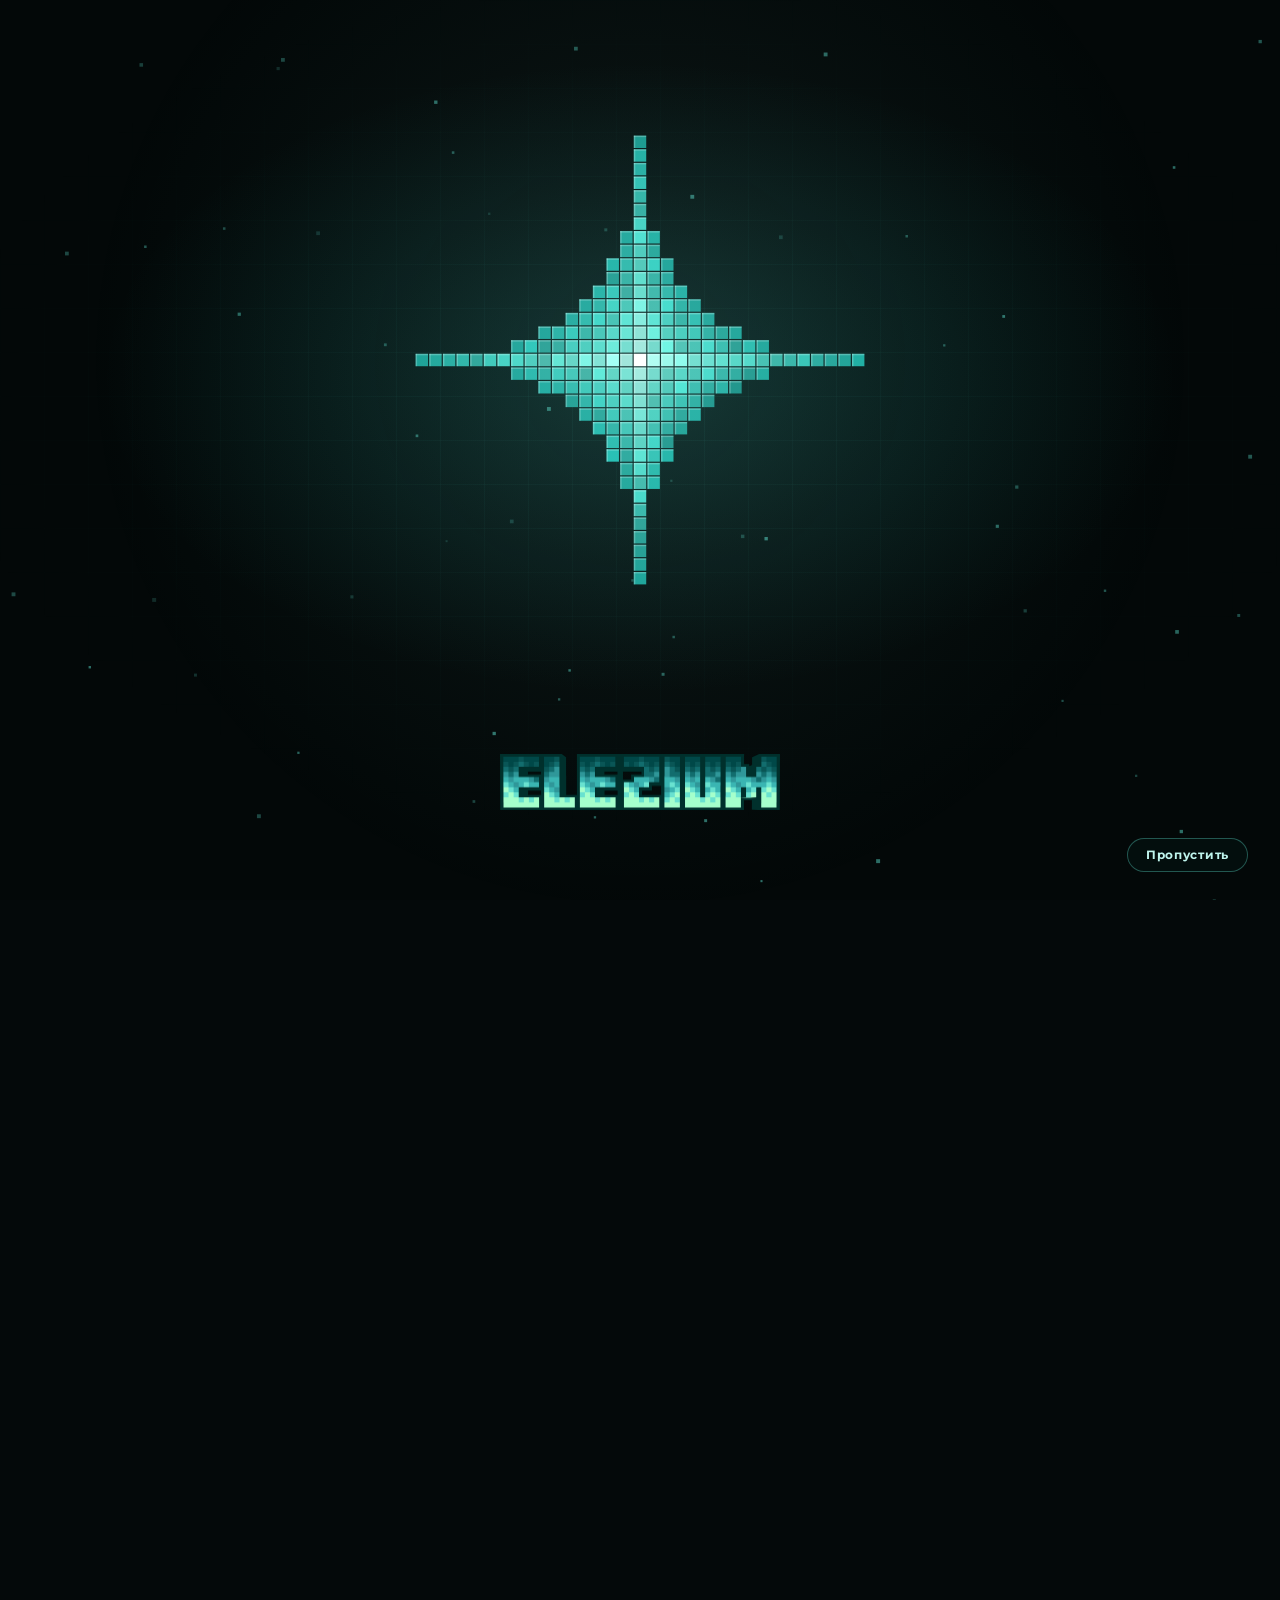
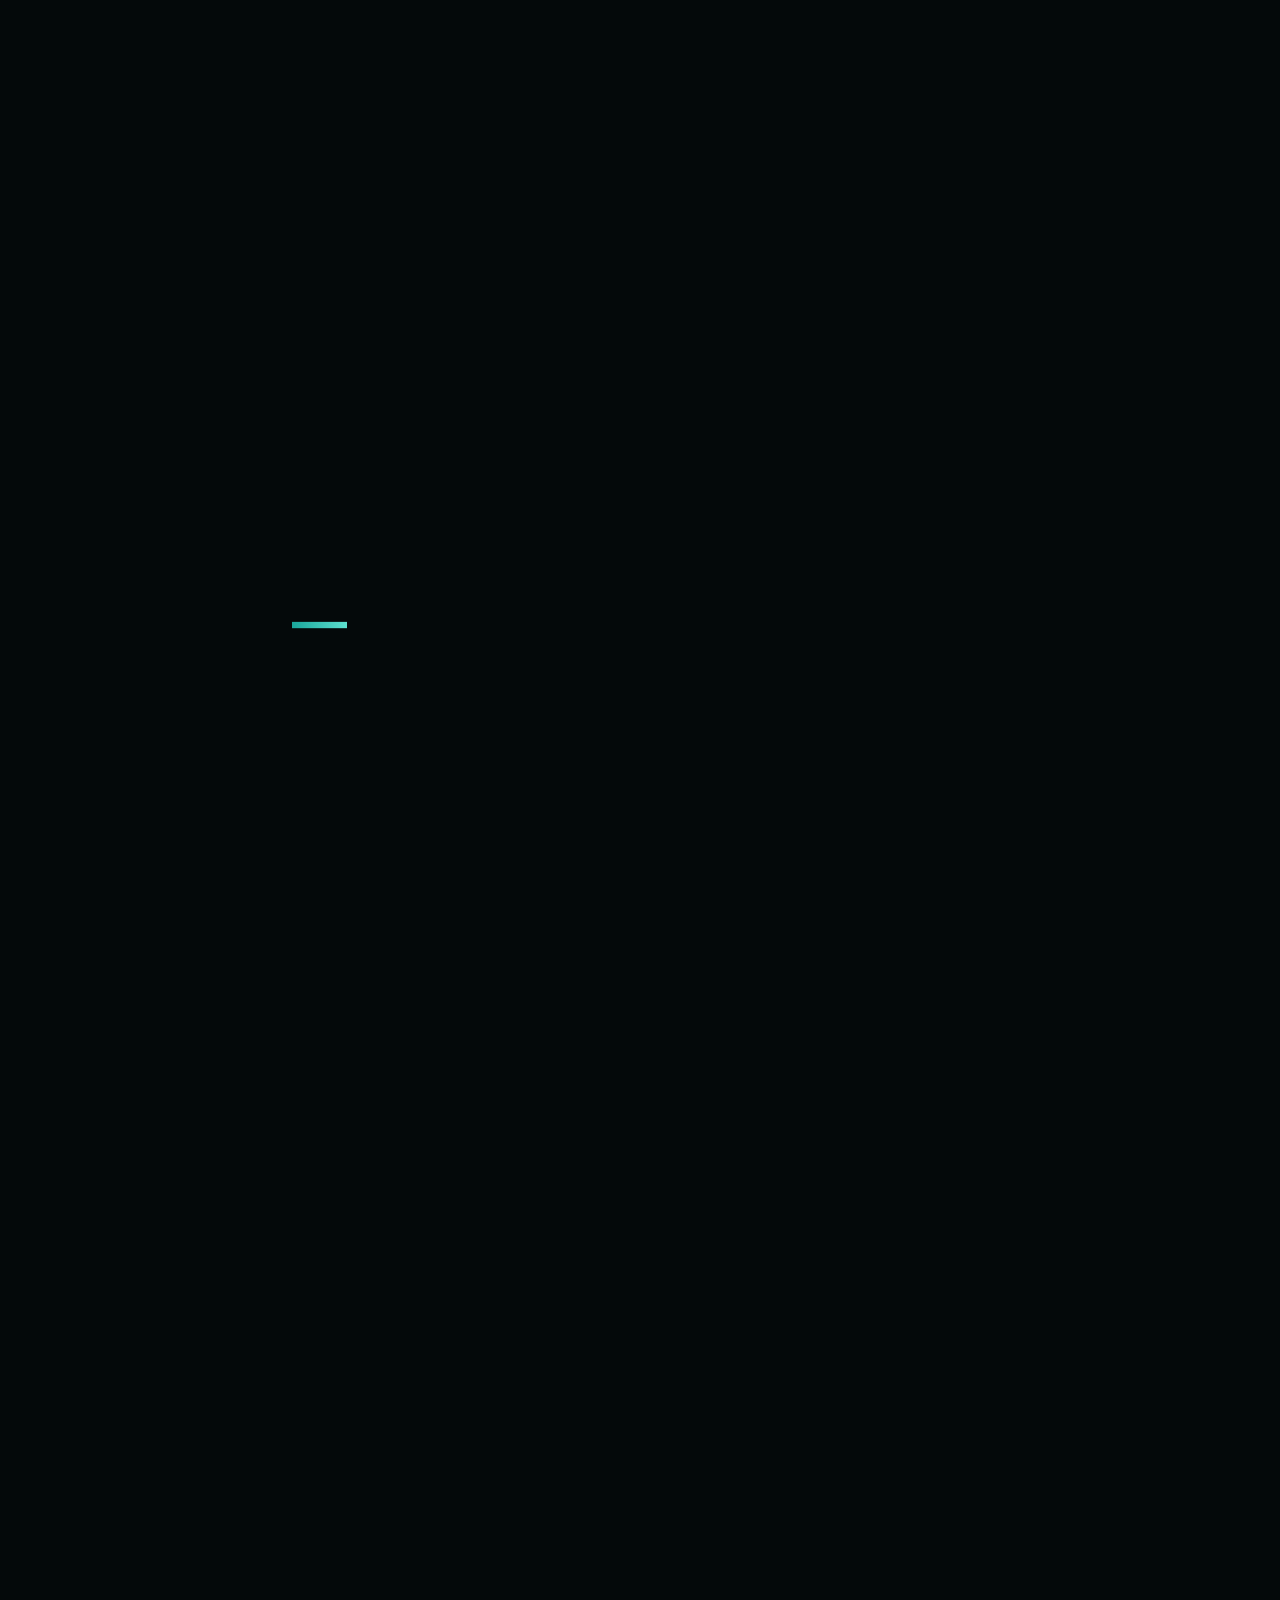
==== commit a805c7b4: "Add files via upload" ====
--- a/index.html
+++ b/index.html
@@ -35,7 +35,7 @@
 <link rel="stylesheet" href="assets/css/fx.css">
 </head>
 <body class="antialiased">
-<div class="astrum-site astrum-home"><header class="site-header"><a class="brand brand-logo brand-word" href="index.html" aria-label="Elezium — на главную"><img src="assets/images/elezium-wordmark.png" alt="Elezium" width="1118" height="225"></a><nav class="main-nav" aria-label="Главная навигация"><a class="active" aria-current="page" href="index.html"><svg class="nav-icon" xmlns="http://www.w3.org/2000/svg" width="20" height="20" viewBox="0 0 24 24" fill="none" stroke="currentColor" stroke-width="2" stroke-linecap="round" stroke-linejoin="round" aria-hidden="true"><path d="M15 21v-8a1 1 0 0 0-1-1h-4a1 1 0 0 0-1 1v8"></path><path d="M3 10a2 2 0 0 1 .709-1.528l7-5.999a2 2 0 0 1 2.582 0l7 5.999A2 2 0 0 1 21 10v9a2 2 0 0 1-2 2H5a2 2 0 0 1-2-2z"></path></svg><span>Главное</span></a><a class="" href="shop.html"><svg class="nav-icon" xmlns="http://www.w3.org/2000/svg" width="20" height="20" viewBox="0 0 24 24" fill="none" stroke="currentColor" stroke-width="2" stroke-linecap="round" stroke-linejoin="round" aria-hidden="true"><path d="M6 2 3 6v14a2 2 0 0 0 2 2h14a2 2 0 0 0 2-2V6l-3-4Z"></path><path d="M3 6h18"></path><path d="M16 10a4 4 0 0 1-8 0"></path></svg><span>Магазин</span></a><a class="" href="rules.html"><svg class="nav-icon" xmlns="http://www.w3.org/2000/svg" width="20" height="20" viewBox="0 0 24 24" fill="none" stroke="currentColor" stroke-width="2" stroke-linecap="round" stroke-linejoin="round" aria-hidden="true"><path d="M15 12h-5"></path><path d="M15 8h-5"></path><path d="M19 17V5a2 2 0 0 0-2-2H4"></path><path d="M8 21h12a2 2 0 0 0 2-2v-1a1 1 0 0 0-1-1H11a1 1 0 0 0-1 1v1a2 2 0 1 1-4 0V5a2 2 0 1 0-4 0v2a1 1 0 0 0 1 1h3"></path></svg><span>Правила</span></a><a class="" href="wiki.html"><svg class="nav-icon" xmlns="http://www.w3.org/2000/svg" width="20" height="20" viewBox="0 0 24 24" fill="none" stroke="currentColor" stroke-width="2" stroke-linecap="round" stroke-linejoin="round" aria-hidden="true"><path d="M12 7v14"></path><path d="M3 18a1 1 0 0 1-1-1V4a1 1 0 0 1 1-1h5a4 4 0 0 1 4 4 4 4 0 0 1 4-4h5a1 1 0 0 1 1 1v13a1 1 0 0 1-1 1h-6a3 3 0 0 0-3 3 3 3 0 0 0-3-3z"></path></svg><span>Вики</span></a></nav><div class="header-tools"><button class="theme-toggle" type="button" aria-label="Сменить тему: светлая или тёмная" title="Сменить тему"><svg class="icon-sun" xmlns="http://www.w3.org/2000/svg" width="18" height="18" viewBox="0 0 24 24" fill="none" stroke="currentColor" stroke-width="2" stroke-linecap="round" stroke-linejoin="round" aria-hidden="true"><circle cx="12" cy="12" r="4"></circle><path d="M12 2v2"></path><path d="M12 20v2"></path><path d="m4.93 4.93 1.41 1.41"></path><path d="m17.66 17.66 1.41 1.41"></path><path d="M2 12h2"></path><path d="M20 12h2"></path><path d="m6.34 17.66-1.41 1.41"></path><path d="m19.07 4.93-1.41 1.41"></path></svg><svg class="icon-moon" xmlns="http://www.w3.org/2000/svg" width="18" height="18" viewBox="0 0 24 24" fill="none" stroke="currentColor" stroke-width="2" stroke-linecap="round" stroke-linejoin="round" aria-hidden="true"><path d="M12 3a6 6 0 0 0 9 9 9 9 0 1 1-9-9Z"></path></svg></button><a href="https://discord.gg/e6pXG4M3T2" target="_blank" rel="noopener noreferrer" class="header-cta"><svg class="cta-icon" xmlns="http://www.w3.org/2000/svg" width="18" height="18" viewBox="0 0 24 24" fill="none" stroke="currentColor" stroke-width="2" stroke-linecap="round" stroke-linejoin="round" aria-hidden="true"><path d="M7.9 20A9 9 0 1 0 4 16.1L2 22Z"/></svg><span>Наш Discord</span><svg class="cta-arrow" xmlns="http://www.w3.org/2000/svg" width="14" height="14" viewBox="0 0 24 24" fill="none" stroke="currentColor" stroke-width="2.2" stroke-linecap="round" stroke-linejoin="round" aria-hidden="true"><path d="M7 7h10v10"/><path d="M7 17 17 7"/></svg></a></div><button class="menu-toggle" aria-label="Открыть меню"><svg xmlns="http://www.w3.org/2000/svg" width="24" height="24" viewBox="0 0 24 24" fill="none" stroke="currentColor" stroke-width="2" stroke-linecap="round" stroke-linejoin="round" class="lucide lucide-menu" aria-hidden="true"><path d="M4 5h16"></path><path d="M4 12h16"></path><path d="M4 19h16"></path></svg></button></header><main><section class="hz-hero wrap" aria-labelledby="hz-title"><div class="hz-copy"><h1 id="hz-title">Добро пожаловать на <span class="hz-name">ELEZIUM</span></h1><p>Ванильный приватный и ламповый сервер майнкрафт с бесплатным доступом и без влияния на игровой процесс потусторонними силами! Мы объединяем игроков, создавая огромную платформу для творчества!</p></div><a class="hz-video" href="https://www.youtube.com/watch?v=Zd9Cis0T_IA" target="_blank" rel="noopener noreferrer" data-video="Zd9Cis0T_IA" aria-label="Смотреть видео о сервере на YouTube"><img class="hz-poster" src="https://i.ytimg.com/vi/Zd9Cis0T_IA/maxresdefault.jpg" alt="" loading="eager" referrerpolicy="no-referrer"><span class="hz-play" aria-hidden="true"><svg viewBox="0 0 24 24" width="30" height="30"><path d="M8 5.5v13a1 1 0 0 0 1.5.86l11-6.5a1 1 0 0 0 0-1.72l-11-6.5A1 1 0 0 0 8 5.5Z" fill="currentColor"/></svg></span></a></section><section class="hz-stats wrap" aria-label="Состояние сервера"><div class="hz-stat"><span class="hz-label"><i class="server-status-dot is-loading" title="Статус vanillatech.site. Данные обновляются примерно раз в 5 минут."></i>Сейчас</span><strong class="hz-num" data-online-num>…</strong><span class="hz-sub server-online" aria-live="polite">игроков онлайн</span></div><div class="hz-stat"><span class="hz-label">Сезон</span><strong class="hz-num">2</strong><span class="hz-sub">идёт с 25 августа</span></div><button class="hz-stat hz-ip" type="button" data-copy-ip><span class="hz-label"><small>IP сервера</small></span><strong class="hz-num hz-num-ip">vanillatech.site</strong><span class="hz-sub">нажмите, чтобы скопировать <svg xmlns="http://www.w3.org/2000/svg" width="15" height="15" viewBox="0 0 24 24" fill="none" stroke="currentColor" stroke-width="2" stroke-linecap="round" stroke-linejoin="round" aria-hidden="true"><rect width="14" height="14" x="8" y="8" rx="2" ry="2"></rect><path d="M4 16c-1.1 0-2-.9-2-2V4c0-1.1.9-2 2-2h10c1.1 0 2 .9 2 2"></path></svg></span></button></section><section class="mq" aria-label="О сервере"><div class="mq-track"><div class="mq-group"><span class="mq-item">Ванильный мир</span><i class="mq-star" aria-hidden="true"></i><span class="mq-item">Твоя история в ELEZIUM</span><i class="mq-star" aria-hidden="true"></i><span class="mq-item">Свобода строить</span><i class="mq-star" aria-hidden="true"></i><span class="mq-item">Люди, с которыми по пути</span><i class="mq-star" aria-hidden="true"></i><span class="mq-item mq-hot">Сезон 2 уже идёт</span><i class="mq-star" aria-hidden="true"></i><span class="mq-item">Ванильный мир</span><i class="mq-star" aria-hidden="true"></i><span class="mq-item">Твоя история в ELEZIUM</span><i class="mq-star" aria-hidden="true"></i><span class="mq-item">Свобода строить</span><i class="mq-star" aria-hidden="true"></i><span class="mq-item">Люди, с которыми по пути</span><i class="mq-star" aria-hidden="true"></i><span class="mq-item mq-hot">Сезон 2 уже идёт</span><i class="mq-star" aria-hidden="true"></i></div><div class="mq-group" aria-hidden="true"><span class="mq-item">Ванильный мир</span><i class="mq-star" aria-hidden="true"></i><span class="mq-item">Твоя история в ELEZIUM</span><i class="mq-star" aria-hidden="true"></i><span class="mq-item">Свобода строить</span><i class="mq-star" aria-hidden="true"></i><span class="mq-item">Люди, с которыми по пути</span><i class="mq-star" aria-hidden="true"></i><span class="mq-item mq-hot">Сезон 2 уже идёт</span><i class="mq-star" aria-hidden="true"></i><span class="mq-item">Ванильный мир</span><i class="mq-star" aria-hidden="true"></i><span class="mq-item">Твоя история в ELEZIUM</span><i class="mq-star" aria-hidden="true"></i><span class="mq-item">Свобода строить</span><i class="mq-star" aria-hidden="true"></i><span class="mq-item">Люди, с которыми по пути</span><i class="mq-star" aria-hidden="true"></i><span class="mq-item mq-hot">Сезон 2 уже идёт</span><i class="mq-star" aria-hidden="true"></i></div></div></section><section class="section wrap about-section"><div class="section-heading"><div><span class="eyebrow">О СЕРВЕРЕ</span><h2>Здесь всё начинается<br>с одного блока.</h2></div><p>Elezium — ванильный полу-РП проект, где каждый выбирает своё приключение. Исследуйте мир, стройте уютные дома, развивайте фермы или объединяйтесь с другими игроками в города. Участие в РП необязательно: можно заниматься любимым делом и просто наслаждаться выживанием. Здесь ценят совместные проекты, добрососедство и уважение к чужому труду.</p></div><div class="bento">
+<div class="astrum-site astrum-home"><header class="site-header"><a class="brand brand-logo brand-icon" href="index.html" aria-label="Elezium — на главную"><img src="assets/images/elezium-icon.png" alt="Elezium" width="192" height="192"></a><nav class="main-nav" aria-label="Главная навигация"><a class="active" aria-current="page" href="index.html"><svg class="nav-icon" xmlns="http://www.w3.org/2000/svg" width="20" height="20" viewBox="0 0 24 24" fill="none" stroke="currentColor" stroke-width="2" stroke-linecap="round" stroke-linejoin="round" aria-hidden="true"><path d="M15 21v-8a1 1 0 0 0-1-1h-4a1 1 0 0 0-1 1v8"></path><path d="M3 10a2 2 0 0 1 .709-1.528l7-5.999a2 2 0 0 1 2.582 0l7 5.999A2 2 0 0 1 21 10v9a2 2 0 0 1-2 2H5a2 2 0 0 1-2-2z"></path></svg><span>Главное</span></a><a class="" href="shop.html"><svg class="nav-icon" xmlns="http://www.w3.org/2000/svg" width="20" height="20" viewBox="0 0 24 24" fill="none" stroke="currentColor" stroke-width="2" stroke-linecap="round" stroke-linejoin="round" aria-hidden="true"><path d="M6 2 3 6v14a2 2 0 0 0 2 2h14a2 2 0 0 0 2-2V6l-3-4Z"></path><path d="M3 6h18"></path><path d="M16 10a4 4 0 0 1-8 0"></path></svg><span>Магазин</span></a><a class="" href="rules.html"><svg class="nav-icon" xmlns="http://www.w3.org/2000/svg" width="20" height="20" viewBox="0 0 24 24" fill="none" stroke="currentColor" stroke-width="2" stroke-linecap="round" stroke-linejoin="round" aria-hidden="true"><path d="M15 12h-5"></path><path d="M15 8h-5"></path><path d="M19 17V5a2 2 0 0 0-2-2H4"></path><path d="M8 21h12a2 2 0 0 0 2-2v-1a1 1 0 0 0-1-1H11a1 1 0 0 0-1 1v1a2 2 0 1 1-4 0V5a2 2 0 1 0-4 0v2a1 1 0 0 0 1 1h3"></path></svg><span>Правила</span></a><a class="" href="wiki.html"><svg class="nav-icon" xmlns="http://www.w3.org/2000/svg" width="20" height="20" viewBox="0 0 24 24" fill="none" stroke="currentColor" stroke-width="2" stroke-linecap="round" stroke-linejoin="round" aria-hidden="true"><path d="M12 7v14"></path><path d="M3 18a1 1 0 0 1-1-1V4a1 1 0 0 1 1-1h5a4 4 0 0 1 4 4 4 4 0 0 1 4-4h5a1 1 0 0 1 1 1v13a1 1 0 0 1-1 1h-6a3 3 0 0 0-3 3 3 3 0 0 0-3-3z"></path></svg><span>Вики</span></a></nav><div class="header-tools"><button class="theme-toggle" type="button" aria-label="Сменить тему: светлая или тёмная" title="Сменить тему"><svg class="icon-sun" xmlns="http://www.w3.org/2000/svg" width="18" height="18" viewBox="0 0 24 24" fill="none" stroke="currentColor" stroke-width="2" stroke-linecap="round" stroke-linejoin="round" aria-hidden="true"><circle cx="12" cy="12" r="4"></circle><path d="M12 2v2"></path><path d="M12 20v2"></path><path d="m4.93 4.93 1.41 1.41"></path><path d="m17.66 17.66 1.41 1.41"></path><path d="M2 12h2"></path><path d="M20 12h2"></path><path d="m6.34 17.66-1.41 1.41"></path><path d="m19.07 4.93-1.41 1.41"></path></svg><svg class="icon-moon" xmlns="http://www.w3.org/2000/svg" width="18" height="18" viewBox="0 0 24 24" fill="none" stroke="currentColor" stroke-width="2" stroke-linecap="round" stroke-linejoin="round" aria-hidden="true"><path d="M12 3a6 6 0 0 0 9 9 9 9 0 1 1-9-9Z"></path></svg></button><a href="https://discord.gg/e6pXG4M3T2" target="_blank" rel="noopener noreferrer" class="header-cta"><svg class="cta-icon" xmlns="http://www.w3.org/2000/svg" width="18" height="18" viewBox="0 0 24 24" fill="none" stroke="currentColor" stroke-width="2" stroke-linecap="round" stroke-linejoin="round" aria-hidden="true"><path d="M7.9 20A9 9 0 1 0 4 16.1L2 22Z"/></svg><span>Наш Discord</span><svg class="cta-arrow" xmlns="http://www.w3.org/2000/svg" width="14" height="14" viewBox="0 0 24 24" fill="none" stroke="currentColor" stroke-width="2.2" stroke-linecap="round" stroke-linejoin="round" aria-hidden="true"><path d="M7 7h10v10"/><path d="M7 17 17 7"/></svg></a></div><button class="menu-toggle" aria-label="Открыть меню"><svg xmlns="http://www.w3.org/2000/svg" width="24" height="24" viewBox="0 0 24 24" fill="none" stroke="currentColor" stroke-width="2" stroke-linecap="round" stroke-linejoin="round" class="lucide lucide-menu" aria-hidden="true"><path d="M4 5h16"></path><path d="M4 12h16"></path><path d="M4 19h16"></path></svg></button></header><main><section class="hz-hero wrap" aria-labelledby="hz-title"><div class="hz-copy"><h1 id="hz-title">Добро пожаловать на <span class="hz-name">ELEZIUM</span></h1><p>Ванильный приватный и ламповый сервер майнкрафт с бесплатным доступом и без влияния на игровой процесс потусторонними силами! Мы объединяем игроков, создавая огромную платформу для творчества!</p></div><a class="hz-video" href="https://www.youtube.com/watch?v=Zd9Cis0T_IA" target="_blank" rel="noopener noreferrer" data-video="Zd9Cis0T_IA" aria-label="Смотреть видео о сервере на YouTube"><img class="hz-poster" src="https://i.ytimg.com/vi/Zd9Cis0T_IA/maxresdefault.jpg" alt="" loading="eager" referrerpolicy="no-referrer"><span class="hz-play" aria-hidden="true"><svg viewBox="0 0 24 24" width="30" height="30"><path d="M8 5.5v13a1 1 0 0 0 1.5.86l11-6.5a1 1 0 0 0 0-1.72l-11-6.5A1 1 0 0 0 8 5.5Z" fill="currentColor"/></svg></span></a></section><section class="hz-stats wrap" aria-label="Состояние сервера"><div class="hz-stat"><span class="hz-label"><i class="server-status-dot is-loading" title="Статус vanillatech.site. Данные обновляются примерно раз в 5 минут."></i>Сейчас</span><strong class="hz-num" data-online-num>…</strong><span class="hz-sub server-online" aria-live="polite">игроков онлайн</span></div><div class="hz-stat"><span class="hz-label">Сезон</span><strong class="hz-num">2</strong><span class="hz-sub">идёт с 25 августа</span></div><button class="hz-stat hz-ip" type="button" data-copy-ip><span class="hz-label"><small>IP сервера</small></span><strong class="hz-num hz-num-ip">vanillatech.site</strong><span class="hz-sub">нажмите, чтобы скопировать <svg xmlns="http://www.w3.org/2000/svg" width="15" height="15" viewBox="0 0 24 24" fill="none" stroke="currentColor" stroke-width="2" stroke-linecap="round" stroke-linejoin="round" aria-hidden="true"><rect width="14" height="14" x="8" y="8" rx="2" ry="2"></rect><path d="M4 16c-1.1 0-2-.9-2-2V4c0-1.1.9-2 2-2h10c1.1 0 2 .9 2 2"></path></svg></span></button></section><section class="mq" aria-label="О сервере"><div class="mq-track"><div class="mq-group"><span class="mq-item">Ванильный мир</span><i class="mq-star" aria-hidden="true"></i><span class="mq-item">Твоя история в ELEZIUM</span><i class="mq-star" aria-hidden="true"></i><span class="mq-item">Свобода строить</span><i class="mq-star" aria-hidden="true"></i><span class="mq-item">Люди, с которыми по пути</span><i class="mq-star" aria-hidden="true"></i><span class="mq-item mq-hot">Сезон 2 уже идёт</span><i class="mq-star" aria-hidden="true"></i><span class="mq-item">Ванильный мир</span><i class="mq-star" aria-hidden="true"></i><span class="mq-item">Твоя история в ELEZIUM</span><i class="mq-star" aria-hidden="true"></i><span class="mq-item">Свобода строить</span><i class="mq-star" aria-hidden="true"></i><span class="mq-item">Люди, с которыми по пути</span><i class="mq-star" aria-hidden="true"></i><span class="mq-item mq-hot">Сезон 2 уже идёт</span><i class="mq-star" aria-hidden="true"></i></div><div class="mq-group" aria-hidden="true"><span class="mq-item">Ванильный мир</span><i class="mq-star" aria-hidden="true"></i><span class="mq-item">Твоя история в ELEZIUM</span><i class="mq-star" aria-hidden="true"></i><span class="mq-item">Свобода строить</span><i class="mq-star" aria-hidden="true"></i><span class="mq-item">Люди, с которыми по пути</span><i class="mq-star" aria-hidden="true"></i><span class="mq-item mq-hot">Сезон 2 уже идёт</span><i class="mq-star" aria-hidden="true"></i><span class="mq-item">Ванильный мир</span><i class="mq-star" aria-hidden="true"></i><span class="mq-item">Твоя история в ELEZIUM</span><i class="mq-star" aria-hidden="true"></i><span class="mq-item">Свобода строить</span><i class="mq-star" aria-hidden="true"></i><span class="mq-item">Люди, с которыми по пути</span><i class="mq-star" aria-hidden="true"></i><span class="mq-item mq-hot">Сезон 2 уже идёт</span><i class="mq-star" aria-hidden="true"></i></div></div></section><section class="section wrap about-section"><div class="section-heading"><div><span class="eyebrow">О СЕРВЕРЕ</span><h2>Здесь всё начинается<br>с одного блока.</h2></div><p>Elezium — ванильный полу-РП проект, где каждый выбирает своё приключение. Исследуйте мир, стройте уютные дома, развивайте фермы или объединяйтесь с другими игроками в города. Участие в РП необязательно: можно заниматься любимым делом и просто наслаждаться выживанием. Здесь ценят совместные проекты, добрососедство и уважение к чужому труду.</p></div><div class="bento">
 <article class="bt bt-vanilla" data-tilt><svg class="bt-cube" viewBox="0 0 120 120" aria-hidden="true"><path d="M60 8 104 32v56L60 112 16 88V32z" fill="#10301a" stroke="#6ee27a" stroke-width="2"/><path d="M60 8 104 32 60 56 16 32z" fill="#6ee27a"/><path d="M60 56v56L16 88V32z" fill="#3fb34f"/><path d="M60 56v56l44-24V32z" fill="#27802f"/><path d="M38 20 82 44M27 26l44 24M49 14l44 24" stroke="#d3fad3" stroke-width="1.4" opacity=".55"/><path d="M60 56 16 32M60 56l44-24M60 56v56" stroke="#0a2a10" stroke-width="1.6" opacity=".5"/></svg><h3>Та самая ванилла</h3><p>Без /spawn, /kit и лишних упрощений. Рабочие фермы, ванильный спавнрейт и механики, дополняющие игру.</p><span class="bt-tag">НАСТОЯЩЕЕ ВЫЖИВАНИЕ</span></article>
 <article class="bt bt-people" data-tilt><div class="bt-heads" aria-hidden="true"><i class="bt-head h1"><b></b><b></b></i><i class="bt-head h2"><b></b><b></b></i><i class="bt-head h3"><b></b><b></b></i><i class="bt-head h4"><b></b><b></b></i></div><h3>Свои люди рядом</h3><p>Строй города, знакомься и участвуй в жизни сообщества. Министры и РП — по желанию, а не по обязанности.</p><span class="bt-tag">БОЛЬШЕ, ЧЕМ СОСЕДИ</span></article>
 <article class="bt bt-respect" data-tilt><span class="bt-shield" aria-hidden="true"><svg viewBox="0 0 24 24" fill="none" stroke="currentColor" stroke-width="1.8" stroke-linecap="round" stroke-linejoin="round"><path d="M12 3 5 6v5c0 4.4 2.8 8.3 7 10 4.2-1.7 7-5.6 7-10V6z"/><path d="m9 12 2.2 2.2L15.5 10"/></svg></span><h3>Общий мир. Уважение.</h3><p>Без приватов, с правилами против грифа и краж. Здесь ценят твои постройки, время и уважение к другим.</p><a class="text-link" href="rules.html">Читать правила <svg xmlns="http://www.w3.org/2000/svg" width="15" height="15" viewBox="0 0 24 24" fill="none" stroke="currentColor" stroke-width="2" stroke-linecap="round" stroke-linejoin="round" aria-hidden="true"><path d="M7 7h10v10"></path><path d="M7 17 17 7"></path></svg></a></article>
--- a/assets/css/style.css
+++ b/assets/css/style.css
@@ -1,2 +1,2 @@
 @import "https://fonts.googleapis.com/css2?family=Manrope:wght@400;500;600;700;800&display=swap";
-@layer properties{@supports (((-webkit-hyphens:none)) and (not (margin-trim:inline))) or ((-moz-orient:inline) and (not (color:rgb(from red r g b)))){*,:before,:after,::backdrop{--tw-space-y-reverse:0;--tw-border-style:solid;--tw-font-weight:initial;--tw-tracking:initial;--tw-shadow:0 0 #0000;--tw-shadow-color:initial;--tw-shadow-alpha:100%;--tw-inset-shadow:0 0 #0000;--tw-inset-shadow-color:initial;--tw-inset-shadow-alpha:100%;--tw-ring-color:initial;--tw-ring-shadow:0 0 #0000;--tw-inset-ring-color:initial;--tw-inset-ring-shadow:0 0 #0000;--tw-ring-inset:initial;--tw-ring-offset-width:0px;--tw-ring-offset-color:#fff;--tw-ring-offset-shadow:0 0 #0000}}}@layer theme{:root,:host{--font-sans:"Manrope", sans-serif;--font-mono:ui-monospace, SFMono-Regular, Menlo, Monaco, Consolas, "Liberation Mono", "Courier New", monospace;--color-green-100:#dcfce7;--color-green-200:#b9f8cf;--color-green-800:#016630;--color-green-900:#0d542b;--color-gray-100:#f3f4f6;--color-gray-200:#e5e7eb;--color-gray-800:#1f3835;--spacing:.25rem;--container-md:28rem;--text-xs:.75rem;--text-xs--line-height:calc(1 / .75);--text-sm:.875rem;--text-sm--line-height:calc(1.25 / .875);--text-lg:1.125rem;--text-lg--line-height:calc(1.75 / 1.125);--text-2xl:1.5rem;--text-2xl--line-height:calc(2 / 1.5);--font-weight-medium:500;--font-weight-semibold:600;--font-weight-bold:700;--tracking-wider:.05em;--default-transition-duration:.15s;--default-transition-timing-function:cubic-bezier(.4, 0, .2, 1);--default-font-family:var(--font-sans);--default-mono-font-family:var(--font-mono)}@supports (color:lab(0% 0 0)){:root,:host{--color-green-100:lab(96.1861% -13.8464 6.52365);--color-green-200:lab(92.4222% -26.4702 12.9427);--color-green-800:lab(37.4616% -36.7971 22.9692);--color-green-900:lab(30.797% -29.6927 17.382);--color-gray-100:lab(96.1596% -.0823438 -1.13575);--color-gray-200:lab(91.6229% -.159115 -2.26791);--color-gray-800:lab(16.1051% -1.18239 -11.7533)}}}@layer base{*,:after,:before,::backdrop{box-sizing:border-box;border:0 solid;margin:0;padding:0}::file-selector-button{box-sizing:border-box;border:0 solid;margin:0;padding:0}html,:host{-webkit-text-size-adjust:100%;tab-size:4;line-height:1.5;font-family:var(--default-font-family,-apple-system, BlinkMacSystemFont, "Segoe UI", Roboto, "Helvetica Neue", "Noto Sans", Arial, sans-serif, "Apple Color Emoji", "Segoe UI Emoji", "Segoe UI Symbol", "Noto Color Emoji");font-feature-settings:var(--default-font-feature-settings,normal);font-variation-settings:var(--default-font-variation-settings,normal);-webkit-tap-highlight-color:transparent}hr{height:0;color:inherit;border-top-width:1px}abbr:where([title]){-webkit-text-decoration:underline dotted;text-decoration:underline dotted}h1,h2,h3,h4,h5,h6{font-size:inherit;font-weight:inherit}a{color:inherit;-webkit-text-decoration:inherit;-webkit-text-decoration:inherit;-webkit-text-decoration:inherit;-webkit-text-decoration:inherit;text-decoration:inherit}b,strong{font-weight:bolder}code,kbd,samp,pre{font-family:var(--default-mono-font-family,ui-monospace, SFMono-Regular, Menlo, Monaco, Consolas, "Liberation Mono", "Courier New", monospace);font-feature-settings:var(--default-mono-font-feature-settings,normal);font-variation-settings:var(--default-mono-font-variation-settings,normal);font-size:1em}small{font-size:80%}sub,sup{vertical-align:baseline;font-size:75%;line-height:0;position:relative}sub{bottom:-.25em}sup{top:-.5em}table{text-indent:0;border-color:inherit;border-collapse:collapse}:-moz-focusring:where(:not(iframe)){outline:auto}progress{vertical-align:baseline}summary{display:list-item}ol,ul,menu{list-style:none}img,svg,video,canvas,audio,iframe,embed,object{vertical-align:middle;display:block}img,video{max-width:100%;height:auto}button,input,select,optgroup,textarea{font:inherit;font-feature-settings:inherit;font-variation-settings:inherit;letter-spacing:inherit;color:inherit;opacity:1;background-color:#0000;border-radius:0}::file-selector-button{font:inherit;font-feature-settings:inherit;font-variation-settings:inherit;letter-spacing:inherit;color:inherit;opacity:1;background-color:#0000;border-radius:0}:where(select:is([multiple],[size])) optgroup{font-weight:bolder}:where(select:is([multiple],[size])) optgroup option{padding-inline-start:20px}::file-selector-button{margin-inline-end:4px}::placeholder{opacity:1}@supports (not ((-webkit-appearance:-apple-pay-button))) or (contain-intrinsic-size:1px){::placeholder{color:currentColor}@supports (color:color-mix(in lab, red, red)){::placeholder{color:color-mix(in oklab, currentcolor 50%, transparent)}}}textarea{resize:vertical}::-webkit-search-decoration{-webkit-appearance:none}::-webkit-date-and-time-value{min-height:1lh;text-align:inherit}::-webkit-datetime-edit{display:inline-flex}::-webkit-datetime-edit-fields-wrapper{padding:0}::-webkit-datetime-edit{padding-block:0}::-webkit-datetime-edit-year-field{padding-block:0}::-webkit-datetime-edit-month-field{padding-block:0}::-webkit-datetime-edit-day-field{padding-block:0}::-webkit-datetime-edit-hour-field{padding-block:0}::-webkit-datetime-edit-minute-field{padding-block:0}::-webkit-datetime-edit-second-field{padding-block:0}::-webkit-datetime-edit-millisecond-field{padding-block:0}::-webkit-datetime-edit-meridiem-field{padding-block:0}::-webkit-calendar-picker-indicator{line-height:1}:-moz-ui-invalid{box-shadow:none}button,input:where([type=button],[type=reset],[type=submit]){appearance:button}::file-selector-button{appearance:button}::-webkit-inner-spin-button{height:auto}::-webkit-outer-spin-button{height:auto}[hidden]:where(:not([hidden=until-found])){display:none!important}:root{--lightningcss-light: ;--lightningcss-dark:initial;color-scheme:dark}*{box-sizing:border-box}html{scroll-behavior:smooth;scroll-padding-top:100px}body{color:#f5fbfa;background:#050b0b;margin:0;font-family:Manrope,sans-serif;font-size:15px}button,a,input,summary{-webkit-tap-highlight-color:transparent}button,a{touch-action:manipulation}button{cursor:pointer;font:inherit}a{color:inherit;text-decoration:none}button{color:inherit}button:disabled{cursor:default}button:focus-visible,a:focus-visible,summary:focus-visible,input:focus-visible{outline-offset:5px;outline:2px solid #a2faf2}h1,h2,h3,p{margin:0}button{border:0}::selection{color:#fff;background:#6ce7dc}input{font:inherit;color:inherit}svg{flex-shrink:0}button,a{transition:background .2s,color .2s,transform .2s,border-color .2s}button:hover{filter:brightness(1.08)}}@layer components{.astrum-site{background:radial-gradient(at 77% 12%,#0f2e2b70,#0000 32%),#050b0b;overflow:hidden}.wrap{width:min(1240px,100% - 112px);margin-inline:auto}.site-header{z-index:20;border-bottom:1px solid #ffffff0c;align-items:center;gap:32px;height:100px;padding:0 4%;display:flex;position:relative}.brand{letter-spacing:1.5px;align-items:center;gap:9px;font-size:25px;font-weight:800;display:inline-flex}.brand-symbol{color:#9dfaf2;font-size:40px;line-height:1}.brand-dot{color:#8c9998;align-self:flex-start;margin-top:7px;margin-left:-7px;font-size:12px}.main-nav{color:#929e9d;gap:26px;margin:auto;font-size:14px;font-weight:600;display:flex}.main-nav a{padding:38px 0;position:relative}.main-nav a:hover,.main-nav a.active{color:#e9fefc}.main-nav a.active:after{content:"";background:#9bfaf1;height:2px;position:absolute;bottom:23px;left:0;right:0}.header-discord{background:#1f2b2a;border:1px solid #374a48;border-radius:9px;align-items:center;gap:9px;padding:12px 14px;font-size:13px;display:flex}.menu-toggle{background:0 0;display:none}.hero{grid-template-columns:1fr 1fr;min-height:750px;padding-top:70px;display:grid;position:relative}.eyebrow{letter-spacing:2px;color:#9db4b2;font-size:12px;font-weight:800;display:block}.season{color:#b5dbd7;background:#212d2c88;border:1px solid #83b6b233;border-radius:30px;align-items:center;gap:9px;padding:10px 13px;font-size:12px;display:inline-flex}.season>span,.world-label>span{background:#b7dc9a;border-radius:50%;width:6px;height:6px;box-shadow:0 0 12px #b7dc9a66}.hero h1{letter-spacing:-3.2px;margin-top:25px;font-size:clamp(45px,4.9vw,71px);font-weight:800;line-height:1.09}.hero h1>span{color:#9ddcd6}.hero-copy>p{color:#a2aead;margin-top:25px;font-size:14px;line-height:1.9}.hero-actions{align-items:center;gap:20px;margin-top:30px;display:flex}.button{border-radius:9px;justify-content:center;align-items:center;gap:16px;min-height:50px;padding:17px 22px;font-size:14px;font-weight:800;line-height:1.5;display:inline-flex}.primary{color:#172d2b;background:#9fe6e0;box-shadow:0 3px #639793}.primary:hover{background:#bcf5f0;transform:translateY(-2px)}.secondary{color:#d5e3e2;background:#1e2625;border:1px solid #374746}.secondary:hover{background:#293736}.server-address{color:#9dafad;text-align:left;background:0 0;align-items:center;gap:26px;display:flex}.server-address small{letter-spacing:1.8px;color:#7a8a89;margin-bottom:5px;font-size:12px;display:block}.server-address strong{color:#d9e6e5;letter-spacing:.8px;font-size:14px}.hero-facts{color:#859190;flex-wrap:wrap;gap:15px;margin-top:28px;font-size:12px;display:flex}.hero-facts>span{align-items:center;gap:5px;display:flex}.hero-facts svg{color:#a9cdca}.hero-visual{align-self:center;min-width:0;margin:0 -60px 0 -30px;position:relative;transform:translateY(-27px)}.hero-visual>img{filter:drop-shadow(0 30px 40px #0005);width:100%;height:auto;animation:7s ease-in-out infinite float;position:relative}.planet-halo{background:radial-gradient(#7cd8d019,#0000 65%);border:1px solid #8fcfca1a;border-radius:50%;position:absolute;inset:9% 7%;transform:rotate(-25deg)}.planet-halo:after{content:"";border:1px dashed #9ad5cf1c;border-radius:50%;position:absolute;inset:12%}.visual-coordinate{letter-spacing:2px;color:#839c9a;font-size:11px;position:absolute;top:17%;left:29%}.floating-star{color:#b8f2ed;position:absolute}.star-one{font-size:42px;top:20%;right:13%;transform:rotate(12deg)}.star-two{color:#748b89;font-size:25px;top:45%;left:6%}.world-label{letter-spacing:1.2px;background:#1a2827cc;border:1px solid #5f7f7c80;border-radius:6px;align-items:center;gap:8px;padding:11px 13px;font-size:11px;display:flex;position:absolute;bottom:21%;left:29%;transform:rotate(-5deg)}.visual-number{letter-spacing:3px;color:#5d7170;font-size:12px;position:absolute;bottom:7%;right:20%}.hero-bottom{color:#606c6b;letter-spacing:1.6px;border-top:1px solid #ffffff0b;grid-column:1/-1;justify-content:space-between;align-self:end;align-items:center;margin-top:30px;padding:24px 0;font-size:12px;display:flex}.hero-bottom>span:last-child{letter-spacing:.4px}.ticker{white-space:nowrap;color:#1c2c2b;background:#a4d6d2;justify-content:space-around;align-items:center;gap:30px;padding:16px 25px;font-size:17px;display:flex;overflow:hidden}.ticker span{letter-spacing:1.8px;font-size:12px;font-weight:800}.section{padding-top:100px;padding-bottom:20px}.section-heading{justify-content:space-between;align-items:flex-end;gap:30px;margin-bottom:35px;display:flex}.section-heading .eyebrow{margin-bottom:17px}h2{letter-spacing:-1.5px;font-size:36px;font-weight:800;line-height:1.23}.section-heading>p{color:#899998;padding-bottom:3px;font-size:14px;line-height:1.9}.feature-grid{grid-template-columns:repeat(3,1fr);gap:18px;display:grid}.feature-card{background:linear-gradient(135deg,#1e2726,#191f1f);border:1px solid #ffffff09;border-radius:14px;padding:28px;position:relative}.feature-icon{border-radius:12px;justify-content:center;align-items:center;width:45px;height:45px;margin-bottom:35px;display:inline-flex}.green{--tone:#acd5a0;--shade:#263b31}.purple{--tone:#a0e5df;--shade:#314d4a}.orange{--tone:#e1b087;--shade:#463328}.pink{--tone:#aadbdb;--shade:#304545}.blue{--tone:#9ddcd6;--shade:#2b4e4b}.feature-icon{background:var(--shade);color:var(--tone)}.card-index{color:#5b6e6c;font-size:12px;position:absolute;top:37px;right:28px}h3{letter-spacing:-.4px;font-size:18px;font-weight:800}.feature-card p{color:#8d9d9c;margin-top:13px;font-size:14px;line-height:1.9}.card-tag{letter-spacing:1.2px;color:#6f8381;margin-top:28px;font-size:12px;display:block}.text-link{color:#a5d7d3;background:0 0;align-items:center;gap:8px;margin-top:25px;padding:0;font-size:13px;font-weight:700;display:inline-flex}.product-grid{grid-template-columns:repeat(4,1fr);gap:18px;display:grid}.product-card{text-align:left;background:#1a2120;border:1px solid #ffffff09;border-radius:14px;flex-direction:column;padding:13px 19px 19px;display:flex;overflow:hidden}.product-card:hover{border-color:#99d5cf4d;transform:translateY(-6px)}.product-art{background:radial-gradient(ellipse at 50% 70%,var(--shade),#19222100 74%);width:calc(100% + 38px);height:180px;color:var(--tone);isolation:isolate;justify-content:center;align-items:center;margin:-13px -19px 20px;display:flex;position:relative}.product-art>svg{filter:drop-shadow(4px 10px #0003);transform:rotate(-13deg)}.art-orbit{border:1px solid var(--tone);opacity:.15;z-index:-1;border-radius:25px;width:100px;height:100px;position:absolute;transform:rotate(25deg)}.art-spark{font-size:20px;position:absolute;top:26%;right:27%}.product-type{letter-spacing:1.3px;color:var(--tone);margin-bottom:10px;font-size:11px}.product-name{font-size:15px;font-weight:800}.product-bottom{justify-content:space-between;align-items:center;margin-top:22px;font-size:21px;font-weight:800;display:flex}.product-bottom small{color:#94a4a3;font-size:14px;font-weight:600}.round-arrow{color:#b8d2cf;background:#ffffff08;border-radius:8px;justify-content:center;align-items:center;width:29px;height:29px;display:flex}.subtle-note{color:#788c8b;margin-top:17px;font-size:12px;line-height:1.7}.world-banner{background:linear-gradient(110deg,#293938,#324543 60%,#2a3736);border:1px solid #a4d3cf1a;border-radius:17px;grid-template-columns:1fr 1fr;margin-top:80px;padding:45px 50px;display:grid;position:relative;overflow:hidden}.world-banner .eyebrow{margin-bottom:20px}.world-banner h2{font-size:37px}.world-banner p{color:#aabebc;margin-top:16px;font-size:14px;line-height:1.8}.light{color:#233533;background:#d7edeb;margin-top:25px}.map-art{color:#b4c29e;justify-content:center;align-items:center;display:flex;position:relative;transform:rotate(-12deg)}.map-art>svg{filter:drop-shadow(8px 15px #16222150);width:270px;height:270px}.map-marker{color:#caf8f3;text-shadow:0 0 35px #a2e6e0;font-size:50px;position:absolute;top:34%;left:48%}.map-caption{letter-spacing:2px;color:#b6d3d1;font-size:12px;position:absolute;bottom:10%}.outline-star{color:#a4d6d2;font-size:70px}.steps{grid-template-columns:repeat(3,1fr);gap:35px;margin:35px 0;display:grid}.step-number{color:#a4d7d3;letter-spacing:2px;border-bottom:1px solid #2e3d3c;margin-bottom:20px;padding-bottom:14px;font-size:13px;display:block}.steps p{color:#8c9d9b;margin-top:12px;font-size:14px;line-height:1.9}.site-footer{border-top:1px solid #ffffff0b;margin-top:100px;padding-top:38px}.footer-top{justify-content:space-between;align-items:center;gap:25px;padding-bottom:37px;display:flex}.footer-top p{color:#7e918f;margin-top:8px;font-size:12px}.footer-links{color:#a2b4b2;gap:24px;font-size:13px;display:flex}.footer-links a{align-items:center;gap:5px;display:flex}.socials{gap:10px;display:flex}.socials>a{color:#aec6c4;background:#1d2827;border:1px solid #ffffff09;border-radius:8px;justify-content:center;align-items:center;width:37px;height:37px;display:flex}.socials>a:hover{background:#304745}.footer-bottom{color:#677c7a;border-top:1px solid #ffffff09;justify-content:space-between;gap:20px;padding:22px 0;font-size:12px;display:flex}.accent{color:#9edcd6}.inner-page{min-height:65vh;padding-top:35px}.breadcrumbs{color:#7a8d8b;align-items:center;gap:10px;margin-bottom:60px;font-size:13px;display:flex}.inner-page>h1{white-space:pre-line;letter-spacing:-2.5px;margin-top:22px;font-size:clamp(38px,5vw,65px);font-weight:800;line-height:1.1}.page-intro{color:#99acaa;max-width:650px;margin-top:23px;font-size:14px;line-height:1.9}.shop-toolbar{justify-content:space-between;align-items:center;gap:25px;margin:40px 0 25px;display:flex}.notice{color:#b3ddd9;background:#233332;border:1px solid #527a7644;border-radius:8px;align-items:center;gap:10px;padding:12px 15px;font-size:13px;display:flex}.search{color:#8aaba8;background:#1d2726;border:1px solid #3b4f4d;border-radius:9px;align-items:center;gap:12px;padding:12px 15px;display:flex}.search input{background:0 0;border:0;outline:none;width:100%;min-width:0;font-size:14px}.info-panel{color:#a4d3cf;background:#1e2a28;border:1px solid #63868326;border-radius:12px;align-items:flex-start;gap:20px;margin-top:35px;padding:25px;display:flex}.info-panel p{color:#9fb4b2;font-size:14px;line-height:1.9}.info-panel h3{margin-bottom:10px;font-size:15px}.rules-search{max-width:550px;margin-top:30px}.rules-layout{grid-template-columns:240px 1fr;gap:60px;margin-top:45px;display:grid}.rules-toc{color:#8ba7a4;background:#18201f;border:1px solid #ffffff08;border-radius:12px;flex-direction:column;gap:15px;height:fit-content;padding:24px;font-size:13px;display:flex;position:sticky;top:30px}.rules-toc a:hover{color:#bbf4ef}.rules-toc .eyebrow{margin-bottom:10px}.rules-content article{border-bottom:1px solid #ffffff0d;margin-bottom:35px;padding-bottom:35px;scroll-margin-top:25px}.rules-content h2{letter-spacing:-.7px;margin-bottom:22px;font-size:24px}.rules-content p{color:#acbcbb;margin-top:16px;font-size:14px;line-height:1.95}.resource-grid{grid-template-columns:repeat(3,1fr);gap:20px;margin-top:45px;display:grid}.resource-card{background:#1a2322;border:1px solid #ffffff09;border-radius:15px;padding:27px;position:relative}.resource-card:hover{background:#24302f;border-color:#598581;transform:translateY(-4px)}.resource-arrow{color:#7e9b99;position:absolute;top:32px;right:27px}.resource-card .feature-icon{margin-bottom:25px}.resource-card p{color:#99acaa;margin-top:12px;font-size:14px;line-height:1.8}.resource-card small{color:#667c7a;margin-top:25px;font-size:12px;display:block}.wiki-grid{grid-template-columns:repeat(3,1fr);gap:20px;margin-top:45px;display:grid}.wiki-grid h3{margin-top:25px}.wiki-grid .button{margin-top:25px;padding:13px;font-size:13px}.faq{max-width:850px;margin-top:45px}.faq details{border-bottom:1px solid #ffffff12;padding:24px 0}.faq summary{cursor:pointer;justify-content:space-between;align-items:center;gap:20px;font-size:16px;font-weight:700;list-style:none;display:flex}.faq summary::-webkit-details-marker{display:none}.faq summary svg{color:#9bd6d0}.faq details[open] summary svg{transform:rotate(45deg)}.faq details p{color:#9cb2b0;max-width:700px;margin-top:20px;font-size:14px;line-height:1.9}.support-banner{color:#a3dcd7;background:#20302f;border-radius:14px;align-items:center;gap:25px;margin-top:45px;padding:30px;display:flex}.support-banner p{color:#9db6b4;margin-top:8px;font-size:14px}.support-banner .button{margin-left:auto}.empty{color:#97adab;padding:35px 0;font-size:14px}.modal-backdrop{z-index:100;-webkit-backdrop-filter:blur(10px);backdrop-filter:blur(10px);background:#070d0cd9;justify-content:center;align-items:center;padding:24px;display:flex;position:fixed;inset:0;overflow-y:auto}.modal{background:#1d2b2a;border:1px solid #4b747070;border-radius:20px;width:100%;max-width:500px;max-height:90dvh;padding:38px;position:relative;overflow-y:auto;box-shadow:0 30px 100px #0008}.modal-close{color:#a6c0bd;background:0 0;padding:5px;position:absolute;top:18px;right:18px}.modal .feature-icon{margin-bottom:20px}.modal h2{letter-spacing:-1px;margin-top:12px;font-size:30px}.modal p{color:#9ebab7;margin-top:20px;font-size:14px;line-height:1.9}.modal .button{width:100%;margin-top:22px}.modal .eyebrow{font-size:12px}.modal-price{margin:25px 0;font-size:32px;font-weight:800}.copy-panel{letter-spacing:1px;background:#2a3d3b;border:1px solid #5a827e;border-radius:8px;justify-content:space-between;align-items:center;width:100%;margin-top:23px;padding:18px;display:flex}.modal .subtle-note{font-size:12px}.menu-toggle{padding:8px}@keyframes float{0%,to{transform:translateY(0)}50%{transform:translateY(-12px)}}@media (min-width:1500px){.hero h1{font-size:75px}.hero{min-height:800px}}@media (max-width:1100px){.wrap{width:calc(100% - 64px)}.site-header{gap:20px}.main-nav{gap:17px;font-size:12px}.brand{font-size:21px}.header-discord{padding:10px}.header-discord span{display:none}.hero{min-height:680px;padding-top:60px}.hero h1{font-size:56px}.hero-visual{margin-right:-30px}.hero-actions{gap:16px}.hero-facts{gap:10px;font-size:12px}.feature-card{padding:23px}.product-grid{gap:12px}.product-card{padding:12px 15px 18px}.product-name{font-size:14px}.product-art{width:calc(100% + 30px);height:155px;margin-inline:-15px}.section-heading h2{font-size:32px}.rules-layout{grid-template-columns:190px 1fr;gap:30px}}@media (max-width:760px){.wrap{width:calc(100% - 40px)}.site-header{gap:15px;height:76px;padding:0 20px}.brand{font-size:23px}.brand-symbol{font-size:35px}.header-discord{margin-left:auto}.menu-toggle{display:block}.main-nav{display:none}.main-nav.open{-webkit-backdrop-filter:blur(15px);backdrop-filter:blur(15px);background:#151e1eef;border-bottom:1px solid #435b59;flex-direction:column;gap:0;padding:20px;display:flex;position:absolute;top:75px;left:0;right:0}.main-nav a{padding:13px;font-size:14px}.main-nav a.active:after{display:none}.hero{flex-direction:column;min-height:0;padding-top:35px;display:flex}.hero h1{letter-spacing:-2.5px;font-size:clamp(44px,9vw,64px);line-height:1.08}.hero h1 br:nth-of-type(2){display:none}.hero h1>span{display:block}.hero-copy>p{margin-top:22px;font-size:14px}.hero-actions{margin-top:25px}.button{gap:12px;padding:15px 20px;font-size:13px}.server-address{gap:15px}.hero-facts{margin-top:24px;font-size:12px}.hero-visual{align-self:center;width:100%;max-width:530px;margin:-25px -10px -35px;transform:none}.hero-visual img{width:100%}.visual-coordinate{font-size:11px;top:15%}.hero-bottom{width:100%;margin-top:0;padding:20px 0;font-size:11px}.hero-bottom span:last-child{letter-spacing:0;font-size:11px}.ticker{justify-content:flex-start;gap:25px;padding:13px 20px}.ticker span{font-size:12px}.section{padding-top:60px}.section-heading{flex-wrap:wrap;align-items:flex-start;gap:22px;margin-bottom:25px}.section-heading h2,h2{letter-spacing:-1px;font-size:29px}.section-heading>p{font-size:13px}.section-heading .eyebrow{margin-bottom:14px;font-size:12px}.feature-grid{grid-template-columns:1fr;gap:12px}.feature-card{padding:25px}.feature-icon{margin-bottom:23px}.feature-card p{max-width:500px;font-size:14px}.card-tag{margin-top:20px}.product-grid{grid-template-columns:repeat(2,minmax(0,1fr));gap:12px}.product-art{height:150px}.product-art>svg{width:60px;height:60px}.product-name{min-height:39px;font-size:14px;line-height:1.5}.product-type{letter-spacing:.8px;font-size:11px}.product-bottom{margin-top:14px;font-size:20px}.shop-preview .section-heading{align-items:flex-end}.shop-preview .section-heading .button{min-height:38px;padding:10px 12px;font-size:12px}.world-banner{grid-template-columns:1fr;margin-top:50px;padding:30px}.world-banner h2{font-size:30px}.map-art{height:230px;margin-top:15px}.map-art>svg{width:210px;height:210px}.map-caption{bottom:0}.steps{grid-template-columns:1fr;gap:25px;margin-top:20px}.steps article{padding-left:50px;position:relative}.step-number{border:0;font-size:14px;position:absolute;top:2px;left:0}.steps p{margin-top:8px}.outline-star{font-size:40px}.site-footer{margin-top:60px;padding-top:30px}.footer-top{flex-wrap:wrap;gap:25px}.footer-links{flex-basis:100%;order:3;font-size:13px}.socials{margin-left:auto}.footer-bottom{flex-wrap:wrap;gap:10px;font-size:11px;line-height:1.8}.footer-bottom>span:nth-child(2){flex-basis:100%;order:3}.inner-page{padding-top:25px}.breadcrumbs{margin-bottom:40px;font-size:12px}.inner-page>h1{letter-spacing:-1.8px;font-size:39px}.page-intro{font-size:14px}.shop-toolbar{flex-direction:column;align-items:stretch;gap:14px;margin-top:25px}.notice{font-size:12px}.rules-layout{grid-template-columns:1fr;gap:25px;margin-top:25px}.rules-toc{grid-template-columns:1fr 1fr;gap:14px;padding:20px;font-size:12px;display:grid;position:static}.rules-toc .eyebrow{grid-column:1/-1}.rules-content h2{font-size:22px}.rules-content p{font-size:14px}.rules-content article{margin-bottom:25px;padding-bottom:25px}.info-panel{gap:13px;padding:20px}.info-panel p{font-size:13px}.info-panel>svg{width:20px}.resource-grid{grid-template-columns:1fr 1fr;gap:12px;margin-top:30px}.resource-card{padding:20px}.resource-card h3{font-size:14px}.resource-card p,.resource-card small{font-size:12px}.resource-arrow{width:16px;top:25px;right:15px}.wiki-grid{grid-template-columns:1fr;margin-top:30px}.faq summary,.faq details p{font-size:14px}.support-banner{flex-wrap:wrap;gap:17px;padding:23px}.support-banner h3{font-size:16px}.support-banner .button{width:100%;margin:0}.modal{padding:28px}.modal h2{font-size:26px}.modal p{font-size:14px}.modal .notice{line-height:1.8}.desktop-break{display:none}}@media (prefers-reduced-motion:reduce){html{scroll-behavior:auto}*,:before,:after{transition:none!important;animation:none!important}}.about-section .section-heading{align-items:flex-start;gap:55px}.about-section .section-heading>div{flex:1}.about-section .section-heading>p{flex:1;max-width:550px;font-size:14px;line-height:1.95}.world-banner.pixel-world{isolation:isolate;background:linear-gradient(90deg,#050b0bf5,#050b0bd9 32%,#050b0b47 72%,#050b0b1f);align-items:center;min-height:410px;padding:50px;display:flex}.world-banner-copy{max-width:570px}.pixel-world h2{max-width:450px;font-size:44px}.pixel-world p{color:#dae6e4;max-width:480px;font-size:14px;line-height:1.9}.pixel-world .eyebrow{color:#c2dcd9}@media (max-width:760px){.about-section .section-heading{flex-direction:column;gap:22px}.about-section .section-heading>p{font-size:14px}.world-banner.pixel-world{background:linear-gradient(90deg,#050b0beb,#050b0ba6);min-height:440px;padding:30px 25px}.pixel-world h2{font-size:34px}.pixel-world p{font-size:14px}}.hero.photo-hero{isolation:isolate;background:#050b0b;width:100%;min-height:max(750px,100svh - 100px);padding-inline:max(56px,50% - 620px)}.photo-hero .hero-background{object-fit:cover;object-position:center;z-index:-3;filter:saturate(.85);width:100%;height:100%;position:absolute;inset:0}.photo-hero:before{content:"";z-index:-2;background:linear-gradient(90deg,#050b0be6 0%,#050b0bad 38%,#12242252 72%,#050b0b33),linear-gradient(#050b0b40 0%,#0000 52%,#050b0be0 90%,#050b0b 100%);position:absolute;inset:0}.photo-hero .hero-copy{z-index:1;position:relative}.photo-hero .hero-copy>p{color:#dce8e7;text-shadow:0 2px 12px #0008;max-width:550px}.photo-hero h1{text-shadow:0 4px 30px #08181780}.photo-hero .hero-facts{color:#c1d3d1}.photo-hero .hero-bottom{color:#acc0bf;border-color:#ffffff17;position:relative}.photo-hero .hero-visual{opacity:.94}.photo-hero .hero-bottom>span:first-child{color:#c4e5e2}@media (max-width:1100px){.hero.photo-hero{padding-inline:32px}}@media (max-width:760px){.hero.photo-hero{min-height:calc(100svh - 76px);padding-inline:20px}.photo-hero .hero-background{object-position:57% center}.photo-hero:before{background:linear-gradient(90deg,#050b0bc7,#050b0b47),linear-gradient(#050b0b1f 30%,#050b0bcc 85%,#050b0b 100%)}.photo-hero .hero-visual{max-width:370px;margin-top:-20px;margin-bottom:-40px}.photo-hero .hero-bottom{margin-top:auto}.photo-hero .hero-copy>p{color:#dce8e7}}.site-header{background:#151e1d;border-bottom-color:#bc98ff1a}.season>.season-divider,.season>.server-online{width:auto;height:auto;box-shadow:none;background:0 0;border-radius:0}.season>.server-online{letter-spacing:1px;font-size:12px}.season>.server-status-dot.is-online{background:#a9e6a2;box-shadow:0 0 10px #a9e6a266}.season>.server-status-dot.is-loading{box-shadow:none;background:#dac294}.season>.server-status-dot.is-unavailable{box-shadow:none;background:#a9bbb9}@media (prefers-reduced-motion:reduce){.site-header{animation:none}}.astrum-home .site-header{-webkit-backdrop-filter:none;backdrop-filter:none;background:0 0;border-bottom-color:#ffffff12}.astrum-home .main-nav{color:#c9d6d5}.astrum-home .hero.photo-hero{min-height:max(850px,100svh);margin-top:-100px;padding-top:170px}.astrum-home .photo-hero .hero-background{object-position:center 60%}.season>.server-online{text-transform:uppercase}@media (max-width:760px){.astrum-home .hero.photo-hero{min-height:100svh;margin-top:-76px;padding-top:111px}.astrum-home .photo-hero .hero-background{object-position:57% 60%}}.site-header{z-index:50;-webkit-backdrop-filter:blur(16px);backdrop-filter:blur(16px);background:#151e1ee0;width:100%;position:fixed;top:0;left:0;right:0}.astrum-site{padding-top:100px}.astrum-home .site-header{-webkit-backdrop-filter:blur(16px);backdrop-filter:blur(16px);background:#050b0b8c}@media (max-width:760px){.astrum-site{padding-top:76px}}.hero-facts{line-height:1.7}.eyebrow,.product-type,.card-tag{line-height:1.6}.hero-bottom{flex-wrap:wrap;gap:15px;line-height:1.7}.footer-bottom{flex-wrap:wrap;line-height:1.8}.season{letter-spacing:1px;flex-wrap:wrap;gap:8px;max-width:100%;line-height:1.6}@media (max-width:760px){.footer-links{flex-wrap:wrap}.hero-facts{gap:10px 14px}.hero-bottom{letter-spacing:.6px}.product-type{letter-spacing:.6px;min-height:36px}.world-label{letter-spacing:.5px}.visual-coordinate{letter-spacing:.7px}.main-nav.open{max-height:calc(100dvh - 76px);overflow-y:auto}}.season,.season>.server-online{font-size:11px}.hero-facts{gap:18px;font-size:14px;line-height:1.8}.hero-facts svg{width:16px;height:16px}@media (max-width:760px){.season,.season>.server-online{font-size:10px}.hero-facts{gap:10px 16px;font-size:13px}}}@layer utilities{.sr-only{clip-path:inset(50%);white-space:nowrap;border-width:0;width:1px;height:1px;margin:-1px;padding:0;position:absolute;overflow:hidden}.container{width:100%}@media (min-width:40rem){.container{max-width:40rem}}@media (min-width:48rem){.container{max-width:48rem}}@media (min-width:64rem){.container{max-width:64rem}}@media (min-width:80rem){.container{max-width:80rem}}@media (min-width:96rem){.container{max-width:96rem}}.mt-1{margin-top:var(--spacing)}.mt-2{margin-top:calc(var(--spacing) * 2)}.mt-4{margin-top:calc(var(--spacing) * 4)}.mt-auto{margin-top:auto}.mb-1{margin-bottom:var(--spacing)}.mb-2{margin-bottom:calc(var(--spacing) * 2)}.mb-4{margin-bottom:calc(var(--spacing) * 4)}.ml-auto{margin-left:auto}.block{display:block}.flex{display:flex}.grid{display:grid}.hidden{display:none}.min-h-screen{min-height:100vh}.w-60{width:calc(var(--spacing) * 60)}.w-full{width:100%}.max-w-md{max-width:var(--container-md)}.min-w-0{min-width:0}.flex-1{flex:1}.flex-shrink-0{flex-shrink:0}.cursor-pointer{cursor:pointer}.grid-cols-1{grid-template-columns:repeat(1,minmax(0,1fr))}.flex-col{flex-direction:column}.items-center{align-items:center}.justify-between{justify-content:space-between}.justify-center{justify-content:center}.justify-end{justify-content:flex-end}.gap-2{gap:calc(var(--spacing) * 2)}.gap-3{gap:calc(var(--spacing) * 3)}.gap-4{gap:calc(var(--spacing) * 4)}:where(.space-y-4>:not(:last-child)){--tw-space-y-reverse:0;margin-block-start:calc(calc(var(--spacing) * 4) * var(--tw-space-y-reverse));margin-block-end:calc(calc(var(--spacing) * 4) * calc(1 - var(--tw-space-y-reverse)))}:where(.space-y-6>:not(:last-child)){--tw-space-y-reverse:0;margin-block-start:calc(calc(var(--spacing) * 6) * var(--tw-space-y-reverse));margin-block-end:calc(calc(var(--spacing) * 6) * calc(1 - var(--tw-space-y-reverse)))}.overflow-auto{overflow:auto}.rounded{border-radius:.25rem}.border{border-style:var(--tw-border-style);border-width:1px}.border-t{border-top-style:var(--tw-border-style);border-top-width:1px}.border-r{border-right-style:var(--tw-border-style);border-right-width:1px}.border-\[var\(--g-color-line-generic\)\]{border-color:var(--g-color-line-generic)}.bg-\[var\(--g-color-base-float\)\]{background-color:var(--g-color-base-float)}.bg-gray-100{background-color:var(--color-gray-100)}.bg-green-100{background-color:var(--color-green-100)}.p-4{padding:calc(var(--spacing) * 4)}.px-2{padding-inline:calc(var(--spacing) * 2)}.px-3{padding-inline:calc(var(--spacing) * 3)}.px-4{padding-inline:calc(var(--spacing) * 4)}.py-1{padding-block:var(--spacing)}.py-2{padding-block:calc(var(--spacing) * 2)}.py-3{padding-block:calc(var(--spacing) * 3)}.py-8{padding-block:calc(var(--spacing) * 8)}.py-12{padding-block:calc(var(--spacing) * 12)}.py-16{padding-block:calc(var(--spacing) * 16)}.pt-4{padding-top:calc(var(--spacing) * 4)}.text-2xl{font-size:var(--text-2xl);line-height:var(--tw-leading,var(--text-2xl--line-height))}.text-lg{font-size:var(--text-lg);line-height:var(--tw-leading,var(--text-lg--line-height))}.text-sm{font-size:var(--text-sm);line-height:var(--tw-leading,var(--text-sm--line-height))}.text-xs{font-size:var(--text-xs);line-height:var(--tw-leading,var(--text-xs--line-height))}.text-\[10px\]{font-size:10px}.font-bold{--tw-font-weight:var(--font-weight-bold);font-weight:var(--font-weight-bold)}.font-medium{--tw-font-weight:var(--font-weight-medium);font-weight:var(--font-weight-medium)}.font-semibold{--tw-font-weight:var(--font-weight-semibold);font-weight:var(--font-weight-semibold)}.tracking-wider{--tw-tracking:var(--tracking-wider);letter-spacing:var(--tracking-wider)}.break-all{word-break:break-all}.text-\[var\(--g-color-text-danger\)\]{color:var(--g-color-text-danger)}.text-\[var\(--g-color-text-link\)\]{color:var(--g-color-text-link)}.text-\[var\(--g-color-text-primary\)\]{color:var(--g-color-text-primary)}.text-\[var\(--g-color-text-secondary\)\]{color:var(--g-color-text-secondary)}.text-gray-800{color:var(--color-gray-800)}.text-green-800{color:var(--color-green-800)}.uppercase{text-transform:uppercase}.antialiased{-webkit-font-smoothing:antialiased;-moz-osx-font-smoothing:grayscale}.opacity-0{opacity:0}.transition-opacity{transition-property:opacity;transition-timing-function:var(--tw-ease,var(--default-transition-timing-function));transition-duration:var(--tw-duration,var(--default-transition-duration))}@media (hover:hover){.group-hover\:opacity-60:is(:where(.group):hover *){opacity:.6}.hover\:underline:hover{text-decoration-line:underline}}.focus\:ring-2:focus{--tw-ring-shadow:var(--tw-ring-inset,) 0 0 0 calc(2px + var(--tw-ring-offset-width)) var(--tw-ring-color,currentcolor);box-shadow:var(--tw-inset-shadow), var(--tw-inset-ring-shadow), var(--tw-ring-offset-shadow), var(--tw-ring-shadow), var(--tw-shadow)}.focus\:ring-\[var\(--g-color-line-brand\)\]:focus{--tw-ring-color:var(--g-color-line-brand)}.focus\:outline-none:focus{--tw-outline-style:none;outline-style:none}@media (min-width:40rem){.sm\:grid-cols-2{grid-template-columns:repeat(2,minmax(0,1fr))}}@media (min-width:48rem){.md\:grid-cols-2{grid-template-columns:repeat(2,minmax(0,1fr))}}@media (min-width:64rem){.lg\:grid-cols-3{grid-template-columns:repeat(3,minmax(0,1fr))}}@media (prefers-color-scheme:dark){.dark\:bg-gray-800{background-color:var(--color-gray-800)}.dark\:bg-green-900{background-color:var(--color-green-900)}.dark\:text-gray-200{color:var(--color-gray-200)}.dark\:text-green-200{color:var(--color-green-200)}}}@property --tw-space-y-reverse{syntax:"*";inherits:false;initial-value:0}@property --tw-border-style{syntax:"*";inherits:false;initial-value:solid}@property --tw-font-weight{syntax:"*";inherits:false}@property --tw-tracking{syntax:"*";inherits:false}@property --tw-shadow{syntax:"*";inherits:false;initial-value:0 0 #0000}@property --tw-shadow-color{syntax:"*";inherits:false}@property --tw-shadow-alpha{syntax:"<percentage>";inherits:false;initial-value:100%}@property --tw-inset-shadow{syntax:"*";inherits:false;initial-value:0 0 #0000}@property --tw-inset-shadow-color{syntax:"*";inherits:false}@property --tw-inset-shadow-alpha{syntax:"<percentage>";inherits:false;initial-value:100%}@property --tw-ring-color{syntax:"*";inherits:false}@property --tw-ring-shadow{syntax:"*";inherits:false;initial-value:0 0 #0000}@property --tw-inset-ring-color{syntax:"*";inherits:false}@property --tw-inset-ring-shadow{syntax:"*";inherits:false;initial-value:0 0 #0000}@property --tw-ring-inset{syntax:"*";inherits:false}@property --tw-ring-offset-width{syntax:"<length>";inherits:false;initial-value:0}@property --tw-ring-offset-color{syntax:"*";inherits:false;initial-value:#fff}@property --tw-ring-offset-shadow{syntax:"*";inherits:false;initial-value:0 0 #0000}
+@layer properties{@supports (((-webkit-hyphens:none)) and (not (margin-trim:inline))) or ((-moz-orient:inline) and (not (color:rgb(from red r g b)))){*,:before,:after,::backdrop{--tw-space-y-reverse:0;--tw-border-style:solid;--tw-font-weight:initial;--tw-tracking:initial;--tw-shadow:0 0 #0000;--tw-shadow-color:initial;--tw-shadow-alpha:100%;--tw-inset-shadow:0 0 #0000;--tw-inset-shadow-color:initial;--tw-inset-shadow-alpha:100%;--tw-ring-color:initial;--tw-ring-shadow:0 0 #0000;--tw-inset-ring-color:initial;--tw-inset-ring-shadow:0 0 #0000;--tw-ring-inset:initial;--tw-ring-offset-width:0px;--tw-ring-offset-color:#fff;--tw-ring-offset-shadow:0 0 #0000}}}@layer theme{:root,:host{--font-sans:"Manrope", sans-serif;--font-mono:ui-monospace, SFMono-Regular, Menlo, Monaco, Consolas, "Liberation Mono", "Courier New", monospace;--color-green-100:#dcfce7;--color-green-200:#b9f8cf;--color-green-800:#016630;--color-green-900:#0d542b;--color-gray-100:#f3f4f6;--color-gray-200:#e5e7eb;--color-gray-800:#1f3835;--spacing:.25rem;--container-md:28rem;--text-xs:.75rem;--text-xs--line-height:calc(1 / .75);--text-sm:.875rem;--text-sm--line-height:calc(1.25 / .875);--text-lg:1.125rem;--text-lg--line-height:calc(1.75 / 1.125);--text-2xl:1.5rem;--text-2xl--line-height:calc(2 / 1.5);--font-weight-medium:500;--font-weight-semibold:600;--font-weight-bold:700;--tracking-wider:.05em;--default-transition-duration:.15s;--default-transition-timing-function:cubic-bezier(.4, 0, .2, 1);--default-font-family:var(--font-sans);--default-mono-font-family:var(--font-mono)}@supports (color:lab(0% 0 0)){:root,:host{--color-green-100:lab(96.1861% -13.8464 6.52365);--color-green-200:lab(92.4222% -26.4702 12.9427);--color-green-800:lab(37.4616% -36.7971 22.9692);--color-green-900:lab(30.797% -29.6927 17.382);--color-gray-100:lab(96.1596% -.0823438 -1.13575);--color-gray-200:lab(91.6229% -.159115 -2.26791);--color-gray-800:lab(16.1051% -1.18239 -11.7533)}}}@layer base{*,:after,:before,::backdrop{box-sizing:border-box;border:0 solid;margin:0;padding:0}::file-selector-button{box-sizing:border-box;border:0 solid;margin:0;padding:0}html,:host{-webkit-text-size-adjust:100%;tab-size:4;line-height:1.5;font-family:var(--default-font-family,-apple-system, BlinkMacSystemFont, "Segoe UI", Roboto, "Helvetica Neue", "Noto Sans", Arial, sans-serif, "Apple Color Emoji", "Segoe UI Emoji", "Segoe UI Symbol", "Noto Color Emoji");font-feature-settings:var(--default-font-feature-settings,normal);font-variation-settings:var(--default-font-variation-settings,normal);-webkit-tap-highlight-color:transparent}hr{height:0;color:inherit;border-top-width:1px}abbr:where([title]){-webkit-text-decoration:underline dotted;text-decoration:underline dotted}h1,h2,h3,h4,h5,h6{font-size:inherit;font-weight:inherit}a{color:inherit;-webkit-text-decoration:inherit;-webkit-text-decoration:inherit;-webkit-text-decoration:inherit;-webkit-text-decoration:inherit;text-decoration:inherit}b,strong{font-weight:bolder}code,kbd,samp,pre{font-family:var(--default-mono-font-family,ui-monospace, SFMono-Regular, Menlo, Monaco, Consolas, "Liberation Mono", "Courier New", monospace);font-feature-settings:var(--default-mono-font-feature-settings,normal);font-variation-settings:var(--default-mono-font-variation-settings,normal);font-size:1em}small{font-size:80%}sub,sup{vertical-align:baseline;font-size:75%;line-height:0;position:relative}sub{bottom:-.25em}sup{top:-.5em}table{text-indent:0;border-color:inherit;border-collapse:collapse}:-moz-focusring:where(:not(iframe)){outline:auto}progress{vertical-align:baseline}summary{display:list-item}ol,ul,menu{list-style:none}img,svg,video,canvas,audio,iframe,embed,object{vertical-align:middle;display:block}img,video{max-width:100%;height:auto}button,input,select,optgroup,textarea{font:inherit;font-feature-settings:inherit;font-variation-settings:inherit;letter-spacing:inherit;color:inherit;opacity:1;background-color:#0000;border-radius:0}::file-selector-button{font:inherit;font-feature-settings:inherit;font-variation-settings:inherit;letter-spacing:inherit;color:inherit;opacity:1;background-color:#0000;border-radius:0}:where(select:is([multiple],[size])) optgroup{font-weight:bolder}:where(select:is([multiple],[size])) optgroup option{padding-inline-start:20px}::file-selector-button{margin-inline-end:4px}::placeholder{opacity:1}@supports (not ((-webkit-appearance:-apple-pay-button))) or (contain-intrinsic-size:1px){::placeholder{color:currentColor}@supports (color:color-mix(in lab, red, red)){::placeholder{color:color-mix(in oklab, currentcolor 50%, transparent)}}}textarea{resize:vertical}::-webkit-search-decoration{-webkit-appearance:none}::-webkit-date-and-time-value{min-height:1lh;text-align:inherit}::-webkit-datetime-edit{display:inline-flex}::-webkit-datetime-edit-fields-wrapper{padding:0}::-webkit-datetime-edit{padding-block:0}::-webkit-datetime-edit-year-field{padding-block:0}::-webkit-datetime-edit-month-field{padding-block:0}::-webkit-datetime-edit-day-field{padding-block:0}::-webkit-datetime-edit-hour-field{padding-block:0}::-webkit-datetime-edit-minute-field{padding-block:0}::-webkit-datetime-edit-second-field{padding-block:0}::-webkit-datetime-edit-millisecond-field{padding-block:0}::-webkit-datetime-edit-meridiem-field{padding-block:0}::-webkit-calendar-picker-indicator{line-height:1}:-moz-ui-invalid{box-shadow:none}button,input:where([type=button],[type=reset],[type=submit]){appearance:button}::file-selector-button{appearance:button}::-webkit-inner-spin-button{height:auto}::-webkit-outer-spin-button{height:auto}[hidden]:where(:not([hidden=until-found])){display:none!important}:root{--lightningcss-light: ;--lightningcss-dark:initial;color-scheme:dark}*{box-sizing:border-box}html{scroll-behavior:smooth;scroll-padding-top:100px}body{color:#f5fbfa;background:#050b0b;margin:0;font-family:Manrope,sans-serif;font-size:15px}button,a,input,summary{-webkit-tap-highlight-color:transparent}button,a{touch-action:manipulation}button{cursor:pointer;font:inherit}a{color:inherit;text-decoration:none}button{color:inherit}button:disabled{cursor:default}button:focus-visible,a:focus-visible,summary:focus-visible,input:focus-visible{outline-offset:5px;outline:2px solid #a2faf2}h1,h2,h3,p{margin:0}button{border:0}::selection{color:#fff;background:#6ce7dc}input{font:inherit;color:inherit}svg{flex-shrink:0}button,a{transition:background .2s,color .2s,transform .2s,border-color .2s}button:hover{filter:brightness(1.08)}}@layer components{.astrum-site{background:radial-gradient(at 77% 12%,#0f2e2b70,#0000 32%),#050b0b;overflow:hidden}.wrap{width:min(1240px,100% - 112px);margin-inline:auto}.site-header{z-index:20;border-bottom:1px solid #ffffff0c;align-items:center;gap:32px;height:100px;padding:0 4%;display:flex;position:relative}.brand{letter-spacing:1.5px;align-items:center;gap:9px;font-size:25px;font-weight:800;display:inline-flex}.brand-symbol{color:#9dfaf2;font-size:40px;line-height:1}.brand-dot{color:#8c9998;align-self:flex-start;margin-top:7px;margin-left:-7px;font-size:12px}.main-nav{color:#929e9d;gap:26px;margin:auto;font-size:14px;font-weight:600;display:flex}.main-nav a{padding:38px 0;position:relative}.main-nav a:hover,.main-nav a.active{color:#e9fefc}.main-nav a.active:after{content:"";background:#9bfaf1;height:2px;position:absolute;bottom:23px;left:0;right:0}.header-discord{background:#1f2b2a;border:1px solid #374a48;border-radius:9px;align-items:center;gap:9px;padding:12px 14px;font-size:13px;display:flex}.menu-toggle{background:0 0;display:none}.hero{grid-template-columns:1fr 1fr;min-height:750px;padding-top:70px;display:grid;position:relative}.eyebrow{letter-spacing:2px;color:#9db4b2;font-size:12px;font-weight:800;display:block}.season{color:#b5dbd7;background:#212d2c88;border:1px solid #83b6b233;border-radius:30px;align-items:center;gap:9px;padding:10px 13px;font-size:12px;display:inline-flex}.season>span,.world-label>span{background:#b7dc9a;border-radius:50%;width:6px;height:6px;box-shadow:0 0 12px #b7dc9a66}.hero h1{letter-spacing:-3.2px;margin-top:25px;font-size:clamp(45px,4.9vw,71px);font-weight:800;line-height:1.09}.hero h1>span{color:#9ddcd6}.hero-copy>p{color:#a2aead;margin-top:25px;font-size:14px;line-height:1.9}.hero-actions{align-items:center;gap:20px;margin-top:30px;display:flex}.button{border-radius:9px;justify-content:center;align-items:center;gap:16px;min-height:50px;padding:17px 22px;font-size:14px;font-weight:800;line-height:1.5;display:inline-flex}.primary{color:#172d2b;background:#9fe6e0;box-shadow:0 3px #639793}.primary:hover{background:#bcf5f0;transform:translateY(-2px)}.secondary{color:#d5e3e2;background:#1e2625;border:1px solid #374746}.secondary:hover{background:#293736}.server-address{color:#9dafad;text-align:left;background:0 0;align-items:center;gap:26px;display:flex}.server-address small{letter-spacing:1.8px;color:#7a8a89;margin-bottom:5px;font-size:12px;display:block}.server-address strong{color:#d9e6e5;letter-spacing:.8px;font-size:14px}.hero-facts{color:#859190;flex-wrap:wrap;gap:15px;margin-top:28px;font-size:12px;display:flex}.hero-facts>span{align-items:center;gap:5px;display:flex}.hero-facts svg{color:#a9cdca}.hero-visual{align-self:center;min-width:0;margin:0 -60px 0 -30px;position:relative;transform:translateY(-27px)}.hero-visual>img{filter:drop-shadow(0 30px 40px #0005);width:100%;height:auto;animation:7s ease-in-out infinite float;position:relative}.planet-halo{background:radial-gradient(#7cd8d019,#0000 65%);border:1px solid #8fcfca1a;border-radius:50%;position:absolute;inset:9% 7%;transform:rotate(-25deg)}.planet-halo:after{content:"";border:1px dashed #9ad5cf1c;border-radius:50%;position:absolute;inset:12%}.visual-coordinate{letter-spacing:2px;color:#839c9a;font-size:11px;position:absolute;top:17%;left:29%}.floating-star{color:#b8f2ed;position:absolute}.star-one{font-size:42px;top:20%;right:13%;transform:rotate(12deg)}.star-two{color:#748b89;font-size:25px;top:45%;left:6%}.world-label{letter-spacing:1.2px;background:#1a2827cc;border:1px solid #5f7f7c80;border-radius:6px;align-items:center;gap:8px;padding:11px 13px;font-size:11px;display:flex;position:absolute;bottom:21%;left:29%;transform:rotate(-5deg)}.visual-number{letter-spacing:3px;color:#5d7170;font-size:12px;position:absolute;bottom:7%;right:20%}.hero-bottom{color:#606c6b;letter-spacing:1.6px;border-top:1px solid #ffffff0b;grid-column:1/-1;justify-content:space-between;align-self:end;align-items:center;margin-top:30px;padding:24px 0;font-size:12px;display:flex}.hero-bottom>span:last-child{letter-spacing:.4px}.ticker{white-space:nowrap;color:#1c2c2b;background:#a4d6d2;justify-content:space-around;align-items:center;gap:30px;padding:16px 25px;font-size:17px;display:flex;overflow:hidden}.ticker span{letter-spacing:1.8px;font-size:12px;font-weight:800}.section{padding-top:100px;padding-bottom:20px}.section-heading{justify-content:space-between;align-items:flex-end;gap:30px;margin-bottom:35px;display:flex}.section-heading .eyebrow{margin-bottom:17px}h2{letter-spacing:-1.5px;font-size:36px;font-weight:800;line-height:1.23}.section-heading>p{color:#b1c1c0;padding-bottom:3px;font-size:14px;line-height:1.9}.feature-grid{grid-template-columns:repeat(3,1fr);gap:18px;display:grid}.feature-card{background:linear-gradient(135deg,#1e2726,#191f1f);border:1px solid #ffffff09;border-radius:14px;padding:28px;position:relative}.feature-icon{border-radius:12px;justify-content:center;align-items:center;width:45px;height:45px;margin-bottom:35px;display:inline-flex}.green{--tone:#acd5a0;--shade:#263b31}.purple{--tone:#a0e5df;--shade:#314d4a}.orange{--tone:#e1b087;--shade:#463328}.pink{--tone:#aadbdb;--shade:#304545}.blue{--tone:#9ddcd6;--shade:#2b4e4b}.feature-icon{background:var(--shade);color:var(--tone)}.card-index{color:#5b6e6c;font-size:12px;position:absolute;top:37px;right:28px}h3{letter-spacing:-.4px;font-size:18px;font-weight:800}.feature-card p{color:#b4c4c3;margin-top:13px;font-size:14px;line-height:1.9}.card-tag{letter-spacing:1.2px;color:#6f8381;margin-top:28px;font-size:12px;display:block}.text-link{color:#a5d7d3;background:0 0;align-items:center;gap:8px;margin-top:25px;padding:0;font-size:13px;font-weight:700;display:inline-flex}.product-grid{grid-template-columns:repeat(4,1fr);gap:18px;display:grid}.product-card{text-align:left;background:#1a2120;border:1px solid #ffffff09;border-radius:14px;flex-direction:column;padding:13px 19px 19px;display:flex;overflow:hidden}.product-card:hover{border-color:#99d5cf4d;transform:translateY(-6px)}.product-art{background:radial-gradient(ellipse at 50% 70%,var(--shade),#19222100 74%);width:calc(100% + 38px);height:180px;color:var(--tone);isolation:isolate;justify-content:center;align-items:center;margin:-13px -19px 20px;display:flex;position:relative}.product-art>svg{filter:drop-shadow(4px 10px #0003);transform:rotate(-13deg)}.art-orbit{border:1px solid var(--tone);opacity:.15;z-index:-1;border-radius:25px;width:100px;height:100px;position:absolute;transform:rotate(25deg)}.art-spark{font-size:20px;position:absolute;top:26%;right:27%}.product-type{letter-spacing:1.3px;color:var(--tone);margin-bottom:10px;font-size:11px}.product-name{font-size:15px;font-weight:800}.product-bottom{justify-content:space-between;align-items:center;margin-top:22px;font-size:21px;font-weight:800;display:flex}.product-bottom small{color:#94a4a3;font-size:14px;font-weight:600}.round-arrow{color:#b8d2cf;background:#ffffff08;border-radius:8px;justify-content:center;align-items:center;width:29px;height:29px;display:flex}.subtle-note{color:#788c8b;margin-top:17px;font-size:12px;line-height:1.7}.world-banner{background:linear-gradient(110deg,#293938,#324543 60%,#2a3736);border:1px solid #a4d3cf1a;border-radius:17px;grid-template-columns:1fr 1fr;margin-top:80px;padding:45px 50px;display:grid;position:relative;overflow:hidden}.world-banner .eyebrow{margin-bottom:20px}.world-banner h2{font-size:37px}.world-banner p{color:#aabebc;margin-top:16px;font-size:14px;line-height:1.8}.light{color:#233533;background:#d7edeb;margin-top:25px}.map-art{color:#b4c29e;justify-content:center;align-items:center;display:flex;position:relative;transform:rotate(-12deg)}.map-art>svg{filter:drop-shadow(8px 15px #16222150);width:270px;height:270px}.map-marker{color:#caf8f3;text-shadow:0 0 35px #a2e6e0;font-size:50px;position:absolute;top:34%;left:48%}.map-caption{letter-spacing:2px;color:#b6d3d1;font-size:12px;position:absolute;bottom:10%}.outline-star{color:#a4d6d2;font-size:70px}.steps{grid-template-columns:repeat(3,1fr);gap:35px;margin:35px 0;display:grid}.step-number{color:#a4d7d3;letter-spacing:2px;border-bottom:1px solid #2e3d3c;margin-bottom:20px;padding-bottom:14px;font-size:13px;display:block}.steps p{color:#8c9d9b;margin-top:12px;font-size:14px;line-height:1.9}.site-footer{border-top:1px solid #ffffff0b;margin-top:100px;padding-top:38px}.footer-top{justify-content:space-between;align-items:center;gap:25px;padding-bottom:37px;display:flex}.footer-top p{color:#7e918f;margin-top:8px;font-size:12px}.footer-links{color:#a2b4b2;gap:24px;font-size:13px;display:flex}.footer-links a{align-items:center;gap:5px;display:flex}.socials{gap:10px;display:flex}.socials>a{color:#aec6c4;background:#1d2827;border:1px solid #ffffff09;border-radius:8px;justify-content:center;align-items:center;width:37px;height:37px;display:flex}.socials>a:hover{background:#304745}.footer-bottom{color:#97adab;border-top:1px solid #ffffff09;justify-content:space-between;gap:20px;padding:22px 0;font-size:12px;display:flex}.accent{color:#9edcd6}.inner-page{min-height:65vh;padding-top:35px}.breadcrumbs{color:#7a8d8b;align-items:center;gap:10px;margin-bottom:60px;font-size:13px;display:flex}.inner-page>h1{white-space:pre-line;letter-spacing:-2.5px;margin-top:22px;font-size:clamp(38px,5vw,65px);font-weight:800;line-height:1.1}.page-intro{color:#c0d3d1;max-width:650px;margin-top:23px;font-size:14px;line-height:1.9}.shop-toolbar{justify-content:space-between;align-items:center;gap:25px;margin:40px 0 25px;display:flex}.notice{color:#b3ddd9;background:#233332;border:1px solid #527a7644;border-radius:8px;align-items:center;gap:10px;padding:12px 15px;font-size:13px;display:flex}.search{color:#8aaba8;background:#1d2726;border:1px solid #3b4f4d;border-radius:9px;align-items:center;gap:12px;padding:12px 15px;display:flex}.search input{background:0 0;border:0;outline:none;width:100%;min-width:0;font-size:14px}.info-panel{color:#a4d3cf;background:#1e2a28;border:1px solid #63868326;border-radius:12px;align-items:flex-start;gap:20px;margin-top:35px;padding:25px;display:flex}.info-panel p{color:#c3d6d4;font-size:14px;line-height:1.9}.info-panel h3{margin-bottom:10px;font-size:15px}.rules-search{max-width:550px;margin-top:30px}.rules-layout{grid-template-columns:240px 1fr;gap:60px;margin-top:45px;display:grid}.rules-toc{color:#8ba7a4;background:#18201f;border:1px solid #ffffff08;border-radius:12px;flex-direction:column;gap:15px;height:fit-content;padding:24px;font-size:13px;display:flex;position:sticky;top:30px}.rules-toc a:hover{color:#bbf4ef}.rules-toc .eyebrow{margin-bottom:10px}.rules-content article{border-bottom:1px solid #ffffff0d;margin-bottom:35px;padding-bottom:35px;scroll-margin-top:25px}.rules-content h2{letter-spacing:-.7px;margin-bottom:22px;font-size:24px}.rules-content p{color:#acbcbb;margin-top:16px;font-size:14px;line-height:1.95}.resource-grid{grid-template-columns:repeat(3,1fr);gap:20px;margin-top:45px;display:grid}.resource-card{background:#1a2322;border:1px solid #ffffff09;border-radius:15px;padding:27px;position:relative}.resource-card:hover{background:#24302f;border-color:#598581;transform:translateY(-4px)}.resource-arrow{color:#7e9b99;position:absolute;top:32px;right:27px}.resource-card .feature-icon{margin-bottom:25px}.resource-card p{color:#c0d3d1;margin-top:12px;font-size:14px;line-height:1.8}.resource-card small{color:#667c7a;margin-top:25px;font-size:12px;display:block}.wiki-grid{grid-template-columns:repeat(3,1fr);gap:20px;margin-top:45px;display:grid}.wiki-grid h3{margin-top:25px}.wiki-grid .button{margin-top:25px;padding:13px;font-size:13px}.faq{max-width:850px;margin-top:45px}.faq details{border-bottom:1px solid #ffffff12;padding:24px 0}.faq summary{cursor:pointer;justify-content:space-between;align-items:center;gap:20px;font-size:16px;font-weight:700;list-style:none;display:flex}.faq summary::-webkit-details-marker{display:none}.faq summary svg{color:#9bd6d0}.faq details[open] summary svg{transform:rotate(45deg)}.faq details p{color:#9cb2b0;max-width:700px;margin-top:20px;font-size:14px;line-height:1.9}.support-banner{color:#a3dcd7;background:#20302f;border-radius:14px;align-items:center;gap:25px;margin-top:45px;padding:30px;display:flex}.support-banner p{color:#9db6b4;margin-top:8px;font-size:14px}.support-banner .button{margin-left:auto}.empty{color:#97adab;padding:35px 0;font-size:14px}.modal-backdrop{z-index:100;-webkit-backdrop-filter:blur(10px);backdrop-filter:blur(10px);background:#070d0cd9;justify-content:center;align-items:center;padding:24px;display:flex;position:fixed;inset:0;overflow-y:auto}.modal{background:#1d2b2a;border:1px solid #4b747070;border-radius:20px;width:100%;max-width:500px;max-height:90dvh;padding:38px;position:relative;overflow-y:auto;box-shadow:0 30px 100px #0008}.modal-close{color:#a6c0bd;background:0 0;padding:5px;position:absolute;top:18px;right:18px}.modal .feature-icon{margin-bottom:20px}.modal h2{letter-spacing:-1px;margin-top:12px;font-size:30px}.modal p{color:#9ebab7;margin-top:20px;font-size:14px;line-height:1.9}.modal .button{width:100%;margin-top:22px}.modal .eyebrow{font-size:12px}.modal-price{margin:25px 0;font-size:32px;font-weight:800}.copy-panel{letter-spacing:1px;background:#2a3d3b;border:1px solid #5a827e;border-radius:8px;justify-content:space-between;align-items:center;width:100%;margin-top:23px;padding:18px;display:flex}.modal .subtle-note{font-size:12px}.menu-toggle{padding:8px}@keyframes float{0%,to{transform:translateY(0)}50%{transform:translateY(-12px)}}@media (min-width:1500px){.hero h1{font-size:75px}.hero{min-height:800px}}@media (max-width:1100px){.wrap{width:calc(100% - 64px)}.site-header{gap:20px}.main-nav{gap:17px;font-size:12px}.brand{font-size:21px}.header-discord{padding:10px}.header-discord span{display:none}.hero{min-height:680px;padding-top:60px}.hero h1{font-size:56px}.hero-visual{margin-right:-30px}.hero-actions{gap:16px}.hero-facts{gap:10px;font-size:12px}.feature-card{padding:23px}.product-grid{gap:12px}.product-card{padding:12px 15px 18px}.product-name{font-size:14px}.product-art{width:calc(100% + 30px);height:155px;margin-inline:-15px}.section-heading h2{font-size:32px}.rules-layout{grid-template-columns:190px 1fr;gap:30px}}@media (max-width:760px){.wrap{width:calc(100% - 40px)}.site-header{gap:15px;height:76px;padding:0 20px}.brand{font-size:23px}.brand-symbol{font-size:35px}.header-discord{margin-left:auto}.menu-toggle{display:block}.main-nav{display:none}.main-nav.open{-webkit-backdrop-filter:blur(15px);backdrop-filter:blur(15px);background:#151e1eef;border-bottom:1px solid #435b59;flex-direction:column;gap:0;padding:20px;display:flex;position:absolute;top:75px;left:0;right:0}.main-nav a{padding:13px;font-size:14px}.main-nav a.active:after{display:none}.hero{flex-direction:column;min-height:0;padding-top:35px;display:flex}.hero h1{letter-spacing:-2.5px;font-size:clamp(44px,9vw,64px);line-height:1.08}.hero h1 br:nth-of-type(2){display:none}.hero h1>span{display:block}.hero-copy>p{margin-top:22px;font-size:14px}.hero-actions{margin-top:25px}.button{gap:12px;padding:15px 20px;font-size:13px}.server-address{gap:15px}.hero-facts{margin-top:24px;font-size:12px}.hero-visual{align-self:center;width:100%;max-width:530px;margin:-25px -10px -35px;transform:none}.hero-visual img{width:100%}.visual-coordinate{font-size:11px;top:15%}.hero-bottom{width:100%;margin-top:0;padding:20px 0;font-size:11px}.hero-bottom span:last-child{letter-spacing:0;font-size:11px}.ticker{justify-content:flex-start;gap:25px;padding:13px 20px}.ticker span{font-size:12px}.section{padding-top:60px}.section-heading{flex-wrap:wrap;align-items:flex-start;gap:22px;margin-bottom:25px}.section-heading h2,h2{letter-spacing:-1px;font-size:29px}.section-heading>p{font-size:13px}.section-heading .eyebrow{margin-bottom:14px;font-size:12px}.feature-grid{grid-template-columns:1fr;gap:12px}.feature-card{padding:25px}.feature-icon{margin-bottom:23px}.feature-card p{max-width:500px;font-size:14px}.card-tag{margin-top:20px}.product-grid{grid-template-columns:repeat(2,minmax(0,1fr));gap:12px}.product-art{height:150px}.product-art>svg{width:60px;height:60px}.product-name{min-height:39px;font-size:14px;line-height:1.5}.product-type{letter-spacing:.8px;font-size:11px}.product-bottom{margin-top:14px;font-size:20px}.shop-preview .section-heading{align-items:flex-end}.shop-preview .section-heading .button{min-height:38px;padding:10px 12px;font-size:12px}.world-banner{grid-template-columns:1fr;margin-top:50px;padding:30px}.world-banner h2{font-size:30px}.map-art{height:230px;margin-top:15px}.map-art>svg{width:210px;height:210px}.map-caption{bottom:0}.steps{grid-template-columns:1fr;gap:25px;margin-top:20px}.steps article{padding-left:50px;position:relative}.step-number{border:0;font-size:14px;position:absolute;top:2px;left:0}.steps p{margin-top:8px}.outline-star{font-size:40px}.site-footer{margin-top:60px;padding-top:30px}.footer-top{flex-wrap:wrap;gap:25px}.footer-links{flex-basis:100%;order:3;font-size:13px}.socials{margin-left:auto}.footer-bottom{flex-wrap:wrap;gap:10px;font-size:11px;line-height:1.8}.footer-bottom>span:nth-child(2){flex-basis:100%;order:3}.inner-page{padding-top:25px}.breadcrumbs{margin-bottom:40px;font-size:12px}.inner-page>h1{letter-spacing:-1.8px;font-size:39px}.page-intro{font-size:14px}.shop-toolbar{flex-direction:column;align-items:stretch;gap:14px;margin-top:25px}.notice{font-size:12px}.rules-layout{grid-template-columns:1fr;gap:25px;margin-top:25px}.rules-toc{grid-template-columns:1fr 1fr;gap:14px;padding:20px;font-size:12px;display:grid;position:static}.rules-toc .eyebrow{grid-column:1/-1}.rules-content h2{font-size:22px}.rules-content p{font-size:14px}.rules-content article{margin-bottom:25px;padding-bottom:25px}.info-panel{gap:13px;padding:20px}.info-panel p{font-size:13px}.info-panel>svg{width:20px}.resource-grid{grid-template-columns:1fr 1fr;gap:12px;margin-top:30px}.resource-card{padding:20px}.resource-card h3{font-size:14px}.resource-card p,.resource-card small{font-size:12px}.resource-arrow{width:16px;top:25px;right:15px}.wiki-grid{grid-template-columns:1fr;margin-top:30px}.faq summary,.faq details p{font-size:14px}.support-banner{flex-wrap:wrap;gap:17px;padding:23px}.support-banner h3{font-size:16px}.support-banner .button{width:100%;margin:0}.modal{padding:28px}.modal h2{font-size:26px}.modal p{font-size:14px}.modal .notice{line-height:1.8}.desktop-break{display:none}}@media (prefers-reduced-motion:reduce){html{scroll-behavior:auto}*,:before,:after{transition:none!important;animation:none!important}}.about-section .section-heading{align-items:flex-start;gap:55px}.about-section .section-heading>div{flex:1}.about-section .section-heading>p{flex:1;max-width:550px;font-size:14px;line-height:1.95}.world-banner.pixel-world{isolation:isolate;background:linear-gradient(90deg,#050b0bf5,#050b0bd9 32%,#050b0b47 72%,#050b0b1f);align-items:center;min-height:410px;padding:50px;display:flex}.world-banner-copy{max-width:570px}.pixel-world h2{max-width:450px;font-size:44px}.pixel-world p{color:#dae6e4;max-width:480px;font-size:14px;line-height:1.9}.pixel-world .eyebrow{color:#c2dcd9}@media (max-width:760px){.about-section .section-heading{flex-direction:column;gap:22px}.about-section .section-heading>p{font-size:14px}.world-banner.pixel-world{background:linear-gradient(90deg,#050b0beb,#050b0ba6);min-height:440px;padding:30px 25px}.pixel-world h2{font-size:34px}.pixel-world p{font-size:14px}}.hero.photo-hero{isolation:isolate;background:#050b0b;width:100%;min-height:max(750px,100svh - 100px);padding-inline:max(56px,50% - 620px)}.photo-hero .hero-background{object-fit:cover;object-position:center;z-index:-3;filter:saturate(.85);width:100%;height:100%;position:absolute;inset:0}.photo-hero:before{content:"";z-index:-2;background:linear-gradient(90deg,#050b0be6 0%,#050b0bad 38%,#12242252 72%,#050b0b33),linear-gradient(#050b0b40 0%,#0000 52%,#050b0be0 90%,#050b0b 100%);position:absolute;inset:0}.photo-hero .hero-copy{z-index:1;position:relative}.photo-hero .hero-copy>p{color:#dce8e7;text-shadow:0 2px 12px #0008;max-width:550px}.photo-hero h1{text-shadow:0 4px 30px #08181780}.photo-hero .hero-facts{color:#c1d3d1}.photo-hero .hero-bottom{color:#acc0bf;border-color:#ffffff17;position:relative}.photo-hero .hero-visual{opacity:.94}.photo-hero .hero-bottom>span:first-child{color:#c4e5e2}@media (max-width:1100px){.hero.photo-hero{padding-inline:32px}}@media (max-width:760px){.hero.photo-hero{min-height:calc(100svh - 76px);padding-inline:20px}.photo-hero .hero-background{object-position:57% center}.photo-hero:before{background:linear-gradient(90deg,#050b0bc7,#050b0b47),linear-gradient(#050b0b1f 30%,#050b0bcc 85%,#050b0b 100%)}.photo-hero .hero-visual{max-width:370px;margin-top:-20px;margin-bottom:-40px}.photo-hero .hero-bottom{margin-top:auto}.photo-hero .hero-copy>p{color:#dce8e7}}.site-header{background:#151e1d;border-bottom-color:#bc98ff1a}.season>.season-divider,.season>.server-online{width:auto;height:auto;box-shadow:none;background:0 0;border-radius:0}.season>.server-online{letter-spacing:1px;font-size:12px}.season>.server-status-dot.is-online{background:#a9e6a2;box-shadow:0 0 10px #a9e6a266}.season>.server-status-dot.is-loading{box-shadow:none;background:#dac294}.season>.server-status-dot.is-unavailable{box-shadow:none;background:#a9bbb9}@media (prefers-reduced-motion:reduce){.site-header{animation:none}}.astrum-home .site-header{-webkit-backdrop-filter:none;backdrop-filter:none;background:0 0;border-bottom-color:#ffffff12}.astrum-home .main-nav{color:#c9d6d5}.astrum-home .hero.photo-hero{min-height:max(850px,100svh);margin-top:-100px;padding-top:170px}.astrum-home .photo-hero .hero-background{object-position:center 60%}.season>.server-online{text-transform:uppercase}@media (max-width:760px){.astrum-home .hero.photo-hero{min-height:100svh;margin-top:-76px;padding-top:111px}.astrum-home .photo-hero .hero-background{object-position:57% 60%}}.site-header{z-index:50;-webkit-backdrop-filter:blur(16px);backdrop-filter:blur(16px);background:#151e1ee0;width:100%;position:fixed;top:0;left:0;right:0}.astrum-site{padding-top:100px}.astrum-home .site-header{-webkit-backdrop-filter:blur(16px);backdrop-filter:blur(16px);background:#050b0b8c}@media (max-width:760px){.astrum-site{padding-top:76px}}.hero-facts{line-height:1.7}.eyebrow,.product-type,.card-tag{line-height:1.6}.hero-bottom{flex-wrap:wrap;gap:15px;line-height:1.7}.footer-bottom{flex-wrap:wrap;line-height:1.8}.season{letter-spacing:1px;flex-wrap:wrap;gap:8px;max-width:100%;line-height:1.6}@media (max-width:760px){.footer-links{flex-wrap:wrap}.hero-facts{gap:10px 14px}.hero-bottom{letter-spacing:.6px}.product-type{letter-spacing:.6px;min-height:36px}.world-label{letter-spacing:.5px}.visual-coordinate{letter-spacing:.7px}.main-nav.open{max-height:calc(100dvh - 76px);overflow-y:auto}}.season,.season>.server-online{font-size:11px}.hero-facts{gap:18px;font-size:14px;line-height:1.8}.hero-facts svg{width:16px;height:16px}@media (max-width:760px){.season,.season>.server-online{font-size:10px}.hero-facts{gap:10px 16px;font-size:13px}}}@layer utilities{.sr-only{clip-path:inset(50%);white-space:nowrap;border-width:0;width:1px;height:1px;margin:-1px;padding:0;position:absolute;overflow:hidden}.container{width:100%}@media (min-width:40rem){.container{max-width:40rem}}@media (min-width:48rem){.container{max-width:48rem}}@media (min-width:64rem){.container{max-width:64rem}}@media (min-width:80rem){.container{max-width:80rem}}@media (min-width:96rem){.container{max-width:96rem}}.mt-1{margin-top:var(--spacing)}.mt-2{margin-top:calc(var(--spacing) * 2)}.mt-4{margin-top:calc(var(--spacing) * 4)}.mt-auto{margin-top:auto}.mb-1{margin-bottom:var(--spacing)}.mb-2{margin-bottom:calc(var(--spacing) * 2)}.mb-4{margin-bottom:calc(var(--spacing) * 4)}.ml-auto{margin-left:auto}.block{display:block}.flex{display:flex}.grid{display:grid}.hidden{display:none}.min-h-screen{min-height:100vh}.w-60{width:calc(var(--spacing) * 60)}.w-full{width:100%}.max-w-md{max-width:var(--container-md)}.min-w-0{min-width:0}.flex-1{flex:1}.flex-shrink-0{flex-shrink:0}.cursor-pointer{cursor:pointer}.grid-cols-1{grid-template-columns:repeat(1,minmax(0,1fr))}.flex-col{flex-direction:column}.items-center{align-items:center}.justify-between{justify-content:space-between}.justify-center{justify-content:center}.justify-end{justify-content:flex-end}.gap-2{gap:calc(var(--spacing) * 2)}.gap-3{gap:calc(var(--spacing) * 3)}.gap-4{gap:calc(var(--spacing) * 4)}:where(.space-y-4>:not(:last-child)){--tw-space-y-reverse:0;margin-block-start:calc(calc(var(--spacing) * 4) * var(--tw-space-y-reverse));margin-block-end:calc(calc(var(--spacing) * 4) * calc(1 - var(--tw-space-y-reverse)))}:where(.space-y-6>:not(:last-child)){--tw-space-y-reverse:0;margin-block-start:calc(calc(var(--spacing) * 6) * var(--tw-space-y-reverse));margin-block-end:calc(calc(var(--spacing) * 6) * calc(1 - var(--tw-space-y-reverse)))}.overflow-auto{overflow:auto}.rounded{border-radius:.25rem}.border{border-style:var(--tw-border-style);border-width:1px}.border-t{border-top-style:var(--tw-border-style);border-top-width:1px}.border-r{border-right-style:var(--tw-border-style);border-right-width:1px}.border-\[var\(--g-color-line-generic\)\]{border-color:var(--g-color-line-generic)}.bg-\[var\(--g-color-base-float\)\]{background-color:var(--g-color-base-float)}.bg-gray-100{background-color:var(--color-gray-100)}.bg-green-100{background-color:var(--color-green-100)}.p-4{padding:calc(var(--spacing) * 4)}.px-2{padding-inline:calc(var(--spacing) * 2)}.px-3{padding-inline:calc(var(--spacing) * 3)}.px-4{padding-inline:calc(var(--spacing) * 4)}.py-1{padding-block:var(--spacing)}.py-2{padding-block:calc(var(--spacing) * 2)}.py-3{padding-block:calc(var(--spacing) * 3)}.py-8{padding-block:calc(var(--spacing) * 8)}.py-12{padding-block:calc(var(--spacing) * 12)}.py-16{padding-block:calc(var(--spacing) * 16)}.pt-4{padding-top:calc(var(--spacing) * 4)}.text-2xl{font-size:var(--text-2xl);line-height:var(--tw-leading,var(--text-2xl--line-height))}.text-lg{font-size:var(--text-lg);line-height:var(--tw-leading,var(--text-lg--line-height))}.text-sm{font-size:var(--text-sm);line-height:var(--tw-leading,var(--text-sm--line-height))}.text-xs{font-size:var(--text-xs);line-height:var(--tw-leading,var(--text-xs--line-height))}.text-\[10px\]{font-size:10px}.font-bold{--tw-font-weight:var(--font-weight-bold);font-weight:var(--font-weight-bold)}.font-medium{--tw-font-weight:var(--font-weight-medium);font-weight:var(--font-weight-medium)}.font-semibold{--tw-font-weight:var(--font-weight-semibold);font-weight:var(--font-weight-semibold)}.tracking-wider{--tw-tracking:var(--tracking-wider);letter-spacing:var(--tracking-wider)}.break-all{word-break:break-all}.text-\[var\(--g-color-text-danger\)\]{color:var(--g-color-text-danger)}.text-\[var\(--g-color-text-link\)\]{color:var(--g-color-text-link)}.text-\[var\(--g-color-text-primary\)\]{color:var(--g-color-text-primary)}.text-\[var\(--g-color-text-secondary\)\]{color:var(--g-color-text-secondary)}.text-gray-800{color:var(--color-gray-800)}.text-green-800{color:var(--color-green-800)}.uppercase{text-transform:uppercase}.antialiased{-webkit-font-smoothing:antialiased;-moz-osx-font-smoothing:grayscale}.opacity-0{opacity:0}.transition-opacity{transition-property:opacity;transition-timing-function:var(--tw-ease,var(--default-transition-timing-function));transition-duration:var(--tw-duration,var(--default-transition-duration))}@media (hover:hover){.group-hover\:opacity-60:is(:where(.group):hover *){opacity:.6}.hover\:underline:hover{text-decoration-line:underline}}.focus\:ring-2:focus{--tw-ring-shadow:var(--tw-ring-inset,) 0 0 0 calc(2px + var(--tw-ring-offset-width)) var(--tw-ring-color,currentcolor);box-shadow:var(--tw-inset-shadow), var(--tw-inset-ring-shadow), var(--tw-ring-offset-shadow), var(--tw-ring-shadow), var(--tw-shadow)}.focus\:ring-\[var\(--g-color-line-brand\)\]:focus{--tw-ring-color:var(--g-color-line-brand)}.focus\:outline-none:focus{--tw-outline-style:none;outline-style:none}@media (min-width:40rem){.sm\:grid-cols-2{grid-template-columns:repeat(2,minmax(0,1fr))}}@media (min-width:48rem){.md\:grid-cols-2{grid-template-columns:repeat(2,minmax(0,1fr))}}@media (min-width:64rem){.lg\:grid-cols-3{grid-template-columns:repeat(3,minmax(0,1fr))}}@media (prefers-color-scheme:dark){.dark\:bg-gray-800{background-color:var(--color-gray-800)}.dark\:bg-green-900{background-color:var(--color-green-900)}.dark\:text-gray-200{color:var(--color-gray-200)}.dark\:text-green-200{color:var(--color-green-200)}}}@property --tw-space-y-reverse{syntax:"*";inherits:false;initial-value:0}@property --tw-border-style{syntax:"*";inherits:false;initial-value:solid}@property --tw-font-weight{syntax:"*";inherits:false}@property --tw-tracking{syntax:"*";inherits:false}@property --tw-shadow{syntax:"*";inherits:false;initial-value:0 0 #0000}@property --tw-shadow-color{syntax:"*";inherits:false}@property --tw-shadow-alpha{syntax:"<percentage>";inherits:false;initial-value:100%}@property --tw-inset-shadow{syntax:"*";inherits:false;initial-value:0 0 #0000}@property --tw-inset-shadow-color{syntax:"*";inherits:false}@property --tw-inset-shadow-alpha{syntax:"<percentage>";inherits:false;initial-value:100%}@property --tw-ring-color{syntax:"*";inherits:false}@property --tw-ring-shadow{syntax:"*";inherits:false;initial-value:0 0 #0000}@property --tw-inset-ring-color{syntax:"*";inherits:false}@property --tw-inset-ring-shadow{syntax:"*";inherits:false;initial-value:0 0 #0000}@property --tw-ring-inset{syntax:"*";inherits:false}@property --tw-ring-offset-width{syntax:"<length>";inherits:false;initial-value:0}@property --tw-ring-offset-color{syntax:"*";inherits:false;initial-value:#fff}@property --tw-ring-offset-shadow{syntax:"*";inherits:false;initial-value:0 0 #0000}
--- a/assets/css/extra.css
+++ b/assets/css/extra.css
@@ -669,7 +669,7 @@
 }
 
 .social-text small {
-  color: #97aaa8;
+  color: #c0d3d1;
   font-size: 13px;
   line-height: 1.4;
 }
@@ -771,7 +771,7 @@
 }
 
 .rule-highlight small {
-  color: #97aaa8;
+  color: #c0d3d1;
   font-size: 12.5px;
   line-height: 1.5;
 }
@@ -860,7 +860,7 @@
 
 .rules-content .rule-head .rule-lead {
   margin: 6px 0 0;
-  color: #97aaa8;
+  color: #c0d3d1;
   font-size: 13.5px;
   line-height: 1.5;
 }
@@ -905,7 +905,7 @@
 
 .rules-content .rule-body p {
   margin: 0;
-  color: #cddddc;
+  color: #e9f3f1;
   font-size: 14.5px;
   line-height: 1.75;
 }
@@ -930,7 +930,7 @@
 .rule-bullets li {
   position: relative;
   padding-left: 18px;
-  color: #b2c6c4;
+  color: #d6e5e3;
   font-size: 13.5px;
   line-height: 1.65;
 }
@@ -1021,7 +1021,7 @@
 .chip-mute { color: #f3d86d; background: rgba(243, 216, 109, 0.1); border-color: rgba(243, 216, 109, 0.3); }
 .chip-fine { color: #6fe6cb; background: rgba(95, 224, 196, 0.1); border-color: rgba(95, 224, 196, 0.3); }
 .chip-admin { color: #b8fbf5; background: rgba(153,241,233, 0.14); border-color: rgba(153,241,233, 0.35); }
-.chip-tag { color: #b2c6c4; background: #ffffff0a; border-color: #ffffff1a; }
+.chip-tag { color: #d6e5e3; background: #ffffff0a; border-color: #ffffff1a; }
 
 .law-cards {
   display: grid;
@@ -1100,7 +1100,7 @@
 
 .rules-content .rule-info p {
   margin: 4px 0 0;
-  color: #b2c6c4;
+  color: #d6e5e3;
   font-size: 13.5px;
   line-height: 1.7;
 }
@@ -1912,7 +1912,7 @@
 .rules-content .bills-head p {
   max-width: 62ch;
   margin: 12px 0 0;
-  color: #97aaa8;
+  color: #c0d3d1;
   font-size: 14px;
   line-height: 1.7;
 }
@@ -1932,7 +1932,7 @@
   border: 1px solid #ffffff14;
   border-radius: 999px;
   background: #ffffff08;
-  color: #cddddc;
+  color: #e9f3f1;
   font-size: 12.5px;
   font-weight: 700;
   transition: border-color 0.2s ease, background-color 0.2s ease, transform 0.2s ease;
@@ -1958,7 +1958,7 @@
   border-radius: 18px;
   background: #1a2120;
   box-shadow: inset 5px 0 0 var(--bill, #99f1e9);
-  color: #cddddc;
+  color: #e9f3f1;
 }
 
 .bill-badge {
@@ -2024,7 +2024,7 @@
 
 .rules-content .bill-card p {
   margin: 0 0 8px;
-  color: #cddddc;
+  color: #e9f3f1;
   font-size: 14.5px;
   line-height: 1.75;
 }
@@ -2060,7 +2060,7 @@
 }
 
 .bill-card li {
-  color: #cddddc;
+  color: #e9f3f1;
   font-size: 14.5px;
   line-height: 1.7;
 }
@@ -2133,14 +2133,14 @@
 }
 
 .bill-sign li {
-  color: #97aaa8;
+  color: #c0d3d1;
 }
 
 .rules-content .bill-card p.bill-more {
   margin-top: 18px;
   padding-top: 14px;
   border-top: 1px dashed #ffffff1f;
-  color: #97aaa8;
+  color: #c0d3d1;
   font-size: 13.5px;
 }
 
@@ -3106,7 +3106,7 @@
   font-weight: 900;
   letter-spacing: 0.14em;
 }
-.rules-outro span { color: #b2c6c4; font-size: 14px; }
+.rules-outro span { color: #d6e5e3; font-size: 14px; }
 @media (max-width: 760px) {
   .rules-doc { grid-template-columns: 1fr 1fr; }
   .rules-doc > div { padding: 11px 13px; }
@@ -3163,18 +3163,18 @@
 .qa-plus svg { width: 16px; height: 16px; }
 .qa-item[open] .qa-plus { transform: rotate(45deg); color: #04231f; background: var(--planet); border-color: var(--planet); }
 .qa-a { padding: 0 20px 20px 100px; animation: qa-in .3s ease; }
-.qa-a p { margin: 0; max-width: 680px; font-size: 14.5px; line-height: 1.75; color: #b2c6c4; }
+.qa-a p { margin: 0; max-width: 680px; font-size: 14.5px; line-height: 1.75; color: #d6e5e3; }
 .qa-a strong { color: #edf9f8; }
 .qa-addrs { display: flex; flex-wrap: wrap; gap: 8px; margin-top: 14px; }
 .qa-addr { padding: 7px 12px; font-family: ui-monospace, "SFMono-Regular", Menlo, Consolas, monospace; font-size: 13px; color: var(--planet); background: rgba(92,224,207,.1); border: 1px solid rgba(92,224,207,.25); border-radius: 10px; user-select: all; }
 @keyframes qa-in { from { opacity: 0; transform: translateY(-6px); } to { opacity: 1; transform: none; } }
-.qa-empty { margin: 0; padding: 26px; text-align: center; color: #b2c6c4; border: 1px dashed rgba(255,255,255,.2); border-radius: 18px; }
+.qa-empty { margin: 0; padding: 26px; text-align: center; color: #d6e5e3; border: 1px dashed rgba(255,255,255,.2); border-radius: 18px; }
 .qa-support { display: flex; flex-wrap: wrap; align-items: center; justify-content: space-between; gap: 22px; margin-top: 44px; padding: 28px; background: linear-gradient(135deg, rgba(92,224,207,.14), rgba(92,224,207,.03)); border: 1px solid rgba(92,224,207,.3); border-radius: 22px; }
 .qa-support-text { display: flex; align-items: center; gap: 18px; }
 .qa-support-ico { flex: none; display: grid; place-items: center; width: 54px; height: 54px; color: #04231f; background: var(--planet); border-radius: 16px; }
 .qa-support-ico svg { width: 26px; height: 26px; }
 .qa-support h3 { margin: 0; font-size: 20px; }
-.qa-support p { margin: 6px 0 0; font-size: 14.5px; color: #b2c6c4; }
+.qa-support p { margin: 6px 0 0; font-size: 14.5px; color: #d6e5e3; }
 .qa-support-actions { display: flex; flex-wrap: wrap; gap: 10px; }
 .qa-support-actions .button svg { width: 18px; height: 18px; }
 .qa-chip { display: inline-flex; align-items: center; gap: 8px; height: 46px; padding: 0 18px; font-size: 14px; font-weight: 700; color: inherit; border: 1px solid rgba(255,255,255,.2); border-radius: 14px; transition: background .2s, border-color .2s, transform .2s; }
@@ -3260,19 +3260,19 @@
 .hq-card:hover::after { opacity: 1; }
 .hq-tag { align-self: flex-start; margin-bottom: 14px; padding: 4px 10px; font-family: ui-monospace, "SFMono-Regular", Menlo, Consolas, monospace; font-size: 12px; font-weight: 700; color: #5ce0cf; background: rgba(92, 224, 207, 0.1); border: 1px solid rgba(92, 224, 207, 0.25); border-radius: 8px; }
 .hq-card h3 { margin: 0 0 22px; font-size: 19px; font-weight: 800; line-height: 1.25; color: #fff; }
-.hq-note { margin: auto 0 0; padding-top: 18px; font-size: 14px; line-height: 1.65; color: #a3b3b0; }
+.hq-note { margin: auto 0 0; padding-top: 18px; font-size: 14px; line-height: 1.65; color: #c6d6d3; }
 
 .hq-steps { display: grid; gap: 0; margin: 0; padding: 0; list-style: none; }
 .hq-steps li { position: relative; display: grid; grid-template-columns: 34px 1fr; gap: 14px; padding-bottom: 20px; }
 .hq-steps li:not(:last-child)::before { content: ""; position: absolute; left: 16px; top: 34px; bottom: 2px; width: 2px; background: repeating-linear-gradient(to bottom, rgba(92, 224, 207, 0.45) 0 4px, transparent 4px 8px); }
 .hq-dot { display: grid; place-items: center; width: 34px; height: 34px; font-size: 14px; font-weight: 800; color: #04231f; background: #5ce0cf; border-radius: 10px; }
 .hq-steps strong { display: block; margin-top: 6px; font-size: 15px; color: #fff; }
-.hq-steps p { margin: 5px 0 0; font-size: 13.5px; line-height: 1.6; color: #a3b3b0; }
+.hq-steps p { margin: 5px 0 0; font-size: 13.5px; line-height: 1.6; color: #c6d6d3; }
 
 .hq-bars { display: flex; align-items: flex-end; gap: 10px; height: 150px; margin-bottom: 20px; }
 .hq-bar-col { display: flex; flex: 1; flex-direction: column; justify-content: flex-end; gap: 8px; height: 100%; }
 .hq-bar-wide { flex: 2.2; }
-.hq-bar-top { font-size: 12.5px; color: #a3b3b0; white-space: nowrap; }
+.hq-bar-top { font-size: 12.5px; color: #c6d6d3; white-space: nowrap; }
 .hq-now { font-weight: 800; color: #fff; }
 .hq-bar { position: relative; display: block; overflow: hidden; border-radius: 8px; }
 .hq-bar-off { height: 56px; background: #262c2b; }
@@ -3283,7 +3283,7 @@
 .faq-ready .hq-fill { transform: scaleX(0); }
 .faq-in .hq-fill { transform: scaleX(1); transition: transform 1.1s cubic-bezier(0.2, 0.8, 0.2, 1) 0.2s; }
 .hq-list { display: grid; gap: 10px; margin: 0; padding: 0; list-style: none; }
-.hq-list li { display: flex; align-items: center; gap: 10px; font-size: 14px; color: #a3b3b0; }
+.hq-list li { display: flex; align-items: center; gap: 10px; font-size: 14px; color: #c6d6d3; }
 .hq-list b { color: #fff; }
 .hq-pip { width: 9px; height: 9px; border-radius: 3px; background: #4a5352; }
 .is-now .hq-pip { background: #5ce0cf; box-shadow: 0 0 0 4px rgba(92, 224, 207, 0.2); animation: hq-pulse 2s ease-in-out infinite; }
--- a/assets/css/light.css
+++ b/assets/css/light.css
@@ -7,8 +7,8 @@
   --line: rgba(70, 48, 20, 0.12);
   --line-strong: rgba(70, 48, 20, 0.22);
   --ink: #182625;
-  --ink-2: #435d5a;
-  --ink-3: #678380;
+  --ink-2: #2a4541;
+  --ink-3: #47635f;
   --accent: #54cfc4;
   --accent-2: #46bdb3;
   --accent-soft: rgba(84,207,196, 0.1);
@@ -35,7 +35,7 @@
   --hd-ink-hover: #182625;
   --hd-btn-bg: #ffffff;
   --hd-btn-line: rgba(31,87,82, 0.18);
-  --hd-btn-ink: #435d5a;
+  --hd-btn-ink: #2a4541;
   background: rgba(255, 251, 238, 0.88);
   border-bottom-color: rgba(31,87,82, 0.1);
 }
@@ -692,7 +692,7 @@
     box-shadow: 0 24px 60px -18px rgba(60, 40, 10, 0.35);
   }
 
-  html[data-theme="light"] .astrum-site .site-header .main-nav.open a { color: #435d5a; }
+  html[data-theme="light"] .astrum-site .site-header .main-nav.open a { color: #2a4541; }
   html[data-theme="light"] .astrum-site .site-header .main-nav.open a.active { color: #182625; }
 }
 
@@ -724,7 +724,7 @@
 html[data-theme="light"] .rule-label-inline strong,
 html[data-theme="light"] .rules-outro strong { color: #0f8f86; }
 html[data-theme="light"] .rules-outro { border-color: rgba(15, 143, 134, 0.45); }
-html[data-theme="light"] .rules-outro span { color: #5d5444; }
+html[data-theme="light"] .rules-outro span { color: #41372a; }
 html[data-theme="light"] .intro-link { color: #0f8f86; }
 html[data-theme="light"] .world-banner.pixel-world .world-banner-copy .eyebrow { color: #0f8f86; }
 
@@ -744,13 +744,13 @@
 html[data-theme="light"] .qa-ico { color: #0f8f86; background: rgba(20,160,149,.12); }
 html[data-theme="light"] .qa-plus { color: #3a3226; border-color: rgba(60,45,20,.22); }
 html[data-theme="light"] .qa-item[open] .qa-plus { color: #fff; background: #14a095; border-color: #14a095; }
-html[data-theme="light"] .qa-a p { color: #5d5444; }
+html[data-theme="light"] .qa-a p { color: #41372a; }
 html[data-theme="light"] .qa-a strong { color: #2b2418; }
 html[data-theme="light"] .qa-addr { color: #0b6f67; background: rgba(20,160,149,.12); border-color: rgba(20,160,149,.35); }
-html[data-theme="light"] .qa-empty { color: #5d5444; border-color: rgba(60,45,20,.25); }
+html[data-theme="light"] .qa-empty { color: #41372a; border-color: rgba(60,45,20,.25); }
 html[data-theme="light"] .qa-support { background: linear-gradient(135deg, #dff2ea, #fbf5e4); border-color: rgba(20,160,149,.4); }
 html[data-theme="light"] .qa-support-ico { color: #fff; background: #14a095; }
-html[data-theme="light"] .qa-support p { color: #5d5444; }
+html[data-theme="light"] .qa-support p { color: #41372a; }
 html[data-theme="light"] .qa-chip { border-color: rgba(60,45,20,.25); color: #2b2418; }
 html[data-theme="light"] .qa-chip:hover { background: rgba(20,160,149,.1); border-color: #14a095; }
 html[data-theme="light"] .qa-support .button.primary { color: #fff; background: #14a095; box-shadow: 0 3px #0b6f67; }
@@ -763,7 +763,7 @@
 html[data-theme="light"] .astrum-home main::before { background: radial-gradient(ellipse 46% 40% at 24% 36%, rgba(20, 160, 149, 0.14), transparent 70%); }
 html[data-theme="light"] .hz-copy h1 { background: linear-gradient(180deg, #17302d 10%, #0b4f4a 100%); -webkit-background-clip: text; background-clip: text; }
 html[data-theme="light"] .hz-name { background: linear-gradient(90deg, #0b6f67, #14a095 60%, #3fcfbe); -webkit-background-clip: text; background-clip: text; }
-html[data-theme="light"] .hz-copy p { color: #5d5444; }
+html[data-theme="light"] .hz-copy p { color: #41372a; }
 html[data-theme="light"] .hz-video { border-color: rgba(60, 45, 20, 0.18); box-shadow: 0 30px 60px -34px rgba(10, 90, 85, 0.6); }
 html[data-theme="light"] .hz-stats::before { background: rgba(60, 45, 20, 0.16); }
 html[data-theme="light"] .hz-label { color: #2b2418; }
@@ -787,7 +787,7 @@
 html[data-theme="light"] .hq-note,
 html[data-theme="light"] .hq-steps p,
 html[data-theme="light"] .hq-list li,
-html[data-theme="light"] .hq-bar-top { color: #5d5444; }
+html[data-theme="light"] .hq-bar-top { color: #41372a; }
 html[data-theme="light"] .hq-dot { color: #fff; background: #14a095; }
 html[data-theme="light"] .hq-zero span { color: #0f8f86; }
 html[data-theme="light"] .hq-checks li { color: #2b2418; }
@@ -804,7 +804,7 @@
 html[data-theme="light"] .hz-label .server-status-dot.is-unavailable { background: #a39a85; }
 html[data-theme="light"] .brand-logo.brand-icon img { filter: drop-shadow(0 2px 8px rgba(10, 90, 85, 0.35)); }
 
-html[data-theme="light"] .hz-copy p { color: #5d5444; }
+html[data-theme="light"] .hz-copy p { color: #41372a; }
 html[data-theme="light"] .mq { border-color: rgba(60, 45, 20, 0.16); background: linear-gradient(90deg, rgba(20, 160, 149, 0.08), rgba(20, 160, 149, 0.03) 50%, rgba(20, 160, 149, 0.08)); }
 html[data-theme="light"] .mq-fill .mq-item { background: linear-gradient(90deg, #17302d, #0f8f86); -webkit-background-clip: text; background-clip: text; }
 html[data-theme="light"] .mq-line .mq-item { -webkit-text-stroke-color: rgba(15, 143, 134, 0.85); }
--- a/assets/css/fx.css
+++ b/assets/css/fx.css
@@ -482,8 +482,6 @@
 html[data-theme="light"] .bt-big i { background-image: repeating-linear-gradient(90deg, var(--ac) 0 7px, transparent 7px 13px); }
 html[data-theme="light"] .bt-cube { filter: drop-shadow(0 12px 20px color-mix(in srgb, var(--ac) 35%, transparent)); }
 
-html .astrum-site .site-header .brand-word img { height: 28px !important; width: auto !important; max-width: none; filter: drop-shadow(0 0 10px rgba(92, 224, 207, 0.35)); }
-html .astrum-site .site-header .brand-word { padding: 0; background: none; border: 0; box-shadow: none; }
 html .astrum-site .site-header .main-nav a { border: 0; border-radius: 0; background: none; padding: 10px 2px; color: rgba(236, 247, 245, 0.78); font-size: 14px; font-weight: 600; position: relative; transition: color 0.2s ease; }
 html .astrum-site .site-header .main-nav a .nav-icon { display: none; }
 html .astrum-site .site-header .main-nav a:not(.active):hover { color: #fff; background: none; }
@@ -528,8 +526,8 @@
     max-width: none;
     justify-content: space-between;
     gap: 24px;
-    padding: 10px 12px 10px 20px;
-    border-radius: 22px;
+    padding: 8px 10px 8px 14px;
+    border-radius: 999px;
     border: 1px solid rgba(92, 224, 207, 0.22);
     background: linear-gradient(90deg, rgba(10, 32, 30, 0.82), rgba(5, 12, 12, 0.88) 45%, rgba(10, 32, 30, 0.82));
     box-shadow: 0 14px 44px rgba(0, 0, 0, 0.5), 0 0 40px rgba(92, 224, 207, 0.1), inset 0 1px 0 rgba(255, 255, 255, 0.06);
@@ -539,8 +537,7 @@
   html .astrum-site .site-header .header-tools { margin-left: 0; gap: 10px; }
 }
 @media (max-width: 860px) {
-  html .astrum-site .site-header .brand-word img { height: 24px !important; }
-  html .astrum-site .site-header .main-nav.open a { padding: 12px 6px; font-size: 16px; }
+    html .astrum-site .site-header .main-nav.open a { padding: 12px 6px; font-size: 16px; }
   html .astrum-site .site-header .main-nav.open a::after { bottom: 6px; }
 }
 @media (max-width: 560px) {
@@ -549,8 +546,7 @@
   .header-cta .cta-arrow { display: none; }
 }
 @media (max-width: 380px) {
-  html .astrum-site .site-header .brand-word img { height: 20px !important; }
-  html .astrum-site .site-header .header-cta { padding: 7px 9px; }
+    html .astrum-site .site-header .header-cta { padding: 7px 9px; }
 }
 
 html[data-theme="light"] .astrum-site .site-header .main-nav a { color: rgba(18, 48, 45, 0.78); }
@@ -558,7 +554,6 @@
 html[data-theme="light"] .astrum-site .site-header .main-nav a.active,
 html[data-theme="light"] .astrum-site .site-header.is-scrolled .main-nav a.active { color: #0b3a36 !important; }
 html[data-theme="light"] .astrum-site .site-header .main-nav a::after { background: linear-gradient(90deg, transparent, #14a095 30%, #0f8f86 70%, transparent); box-shadow: 0 0 8px rgba(20, 160, 149, 0.45); }
-html[data-theme="light"] .astrum-site .site-header .brand-word img { filter: drop-shadow(0 2px 6px rgba(10, 90, 85, 0.3)); }
 html[data-theme="light"] .astrum-site .site-header .header-cta { color: #12302d !important; background: rgba(255, 255, 255, 0.6) !important; border: 1px solid rgba(15, 143, 134, 0.4) !important; }
 html[data-theme="light"] .astrum-site .site-header .header-cta:hover { background: rgba(20, 160, 149, 0.14) !important; color: #0b3a36 !important; }
 @media (min-width: 861px) {
@@ -578,3 +573,51 @@
 html[data-theme="light"] .astrum-site .site-header .main-nav.open a.active { background: none !important; border: 0 !important; }
 
 .bt-ver .bt-big { font-size: clamp(19px, 1.9vw, 26px); margin: 26px 0 8px; }
+
+html { -webkit-font-smoothing: antialiased; -moz-osx-font-smoothing: grayscale; text-rendering: optimizeLegibility; }
+img { image-rendering: -webkit-optimize-contrast; }
+.world-map, .bt-head { image-rendering: pixelated; }
+.bento { --bt-line: rgba(92, 224, 207, 0.32); --bt-ink2: rgba(226, 240, 237, 0.88); }
+html[data-theme="light"] .bento { --bt-line: rgba(15, 143, 134, 0.42); --bt-ink2: rgba(22, 50, 46, 0.9); }
+.bt { box-shadow: 0 0 0 1px rgba(0, 0, 0, 0.25); }
+html body .hq-card,
+html body .feature-card,
+html body .social-card,
+html body .product-card { border-color: rgba(92, 224, 207, 0.3); }
+html[data-theme="light"] body .hq-card,
+html[data-theme="light"] body .feature-card,
+html[data-theme="light"] body .social-card,
+html[data-theme="light"] body .product-card { border-color: rgba(15, 143, 134, 0.38); }
+html .astrum-site .site-header { -webkit-backdrop-filter: blur(10px); backdrop-filter: blur(10px); }
+
+html .astrum-home::before,
+html .astrum-home::after {
+  top: -40px;
+  width: 64%;
+  height: 980px;
+  -webkit-mask-image: linear-gradient(#000 0%, rgba(0, 0, 0, 0.7) 45%, transparent 88%);
+  mask-image: linear-gradient(#000 0%, rgba(0, 0, 0, 0.7) 45%, transparent 88%);
+}
+html .astrum-home::before {
+  left: -24%;
+  background:
+    radial-gradient(ellipse 14% 5% at 50% 0%, rgba(214, 255, 250, 0.45), transparent 100%),
+    conic-gradient(from 158deg at 50% 0%, transparent 0 3deg, rgba(92, 224, 207, 0.3) 3.2deg 9deg, transparent 9.3deg 12deg, rgba(122, 234, 219, 0.5) 12.2deg 13.6deg, transparent 13.9deg 17deg, rgba(92, 224, 207, 0.2) 17.2deg 27deg, transparent 27.3deg 31deg, rgba(163, 242, 230, 0.26) 31.2deg 32.4deg, transparent 32.7deg);
+}
+html .astrum-home::after {
+  right: -24%;
+  background:
+    radial-gradient(ellipse 14% 5% at 50% 0%, rgba(214, 255, 250, 0.45), transparent 100%),
+    conic-gradient(from 158deg at 50% 0%, transparent 0 3deg, rgba(163, 242, 230, 0.26) 3.2deg 4.4deg, transparent 4.7deg 8deg, rgba(92, 224, 207, 0.2) 8.2deg 18deg, transparent 18.3deg 21deg, rgba(122, 234, 219, 0.5) 21.2deg 22.6deg, transparent 22.9deg 26deg, rgba(92, 224, 207, 0.3) 26.2deg 32deg, transparent 32.3deg);
+}
+html .astrum-home main::before { background: radial-gradient(ellipse 46% 40% at 24% 36%, rgba(26, 167, 156, 0.1), transparent 70%); }
+html[data-theme="light"] .astrum-home::before,
+html[data-theme="light"] .astrum-home::after { opacity: 0.5; }
+html .astrum-home::before,
+html .astrum-home::after { opacity: 0.7; }
+
+html .astrum-site .site-header .header-cta { border-radius: 999px; padding: 10px 18px; }
+html .astrum-site .site-header .brand-icon img { height: 42px; width: auto; filter: drop-shadow(0 0 10px rgba(92, 224, 207, 0.4)); }
+html[data-theme="light"] .astrum-site .site-header .brand-icon img { filter: drop-shadow(0 2px 8px rgba(10, 90, 85, 0.35)); }
+@media (max-width: 860px) { html .astrum-site .site-header .brand-icon img { height: 36px; } }
+@media (max-width: 560px) { html .astrum-site .site-header .header-cta { border-radius: 999px; } }
